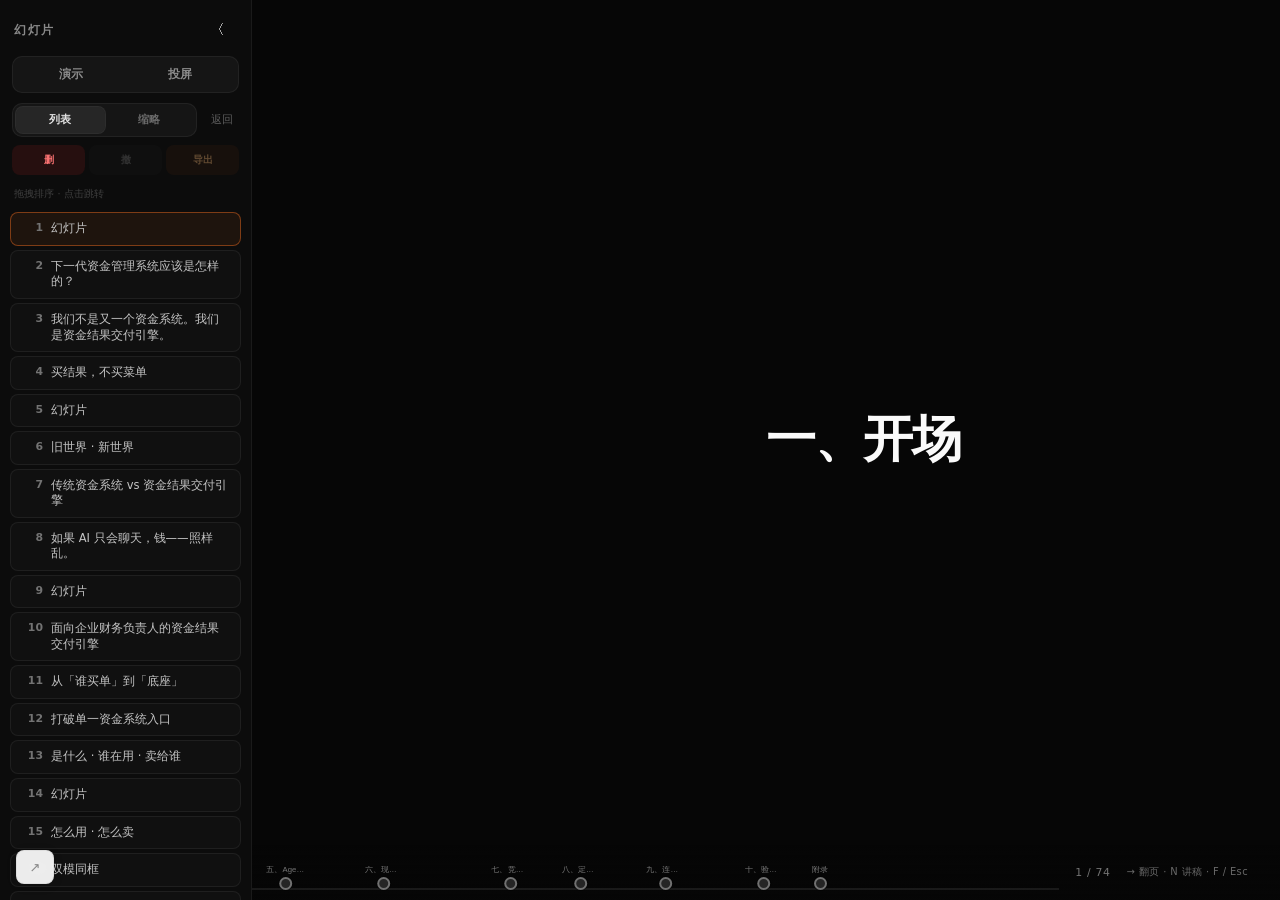
==== index.html @ ed416e88 "Deploy brief-v2 deck with embedded frontend for GitHub Pages Made-with: Cursor" ====
<!DOCTYPE html>
<html lang="zh-CN">
<head>
  <meta charset="UTF-8" />
  <meta name="viewport" content="width=device-width, initial-scale=1" />
  <title>亿流 · 资金结果交付引擎（v2.1 · 五幕叙事 × FAB × 市场调研 × 价值闭环 · 74页 · 章节扉页）</title>
  <link rel="preconnect" href="https://fonts.googleapis.com" />
  <link rel="preconnect" href="https://fonts.gstatic.com" crossorigin />
  <link href="https://fonts.googleapis.com/css2?family=Noto+Serif+SC:wght@300;400;600;700&family=Playfair+Display:wght@600;700&display=swap" rel="stylesheet" />
  <link rel="stylesheet" href="deck.css?v=202604139" />
  <style>
    .mr-kpi-row{display:flex;gap:1.5rem;justify-content:center;flex-wrap:wrap;margin:1.2rem 0}
    .mr-kpi{text-align:center;padding:1rem 1.5rem;border-radius:12px;background:rgba(255,255,255,.04);border:1px solid rgba(255,255,255,.08);min-width:140px;flex:1;max-width:220px}
    .mr-kpi__val{font-size:2rem;font-weight:700;color:#f36e21;line-height:1.1}
    .mr-kpi__val--sub{font-size:1.1rem;color:#a3a3a3;margin-top:.15rem}
    .mr-kpi__label{font-size:.78rem;color:#737373;margin-top:.35rem}
    .mr-region-grid{display:grid;grid-template-columns:repeat(3,1fr);gap:1rem;margin:1rem 0}
    .mr-region{padding:1rem;border-radius:10px;background:rgba(255,255,255,.03);border:1px solid rgba(255,255,255,.08)}
    .mr-region__title{font-size:.9rem;font-weight:700;margin-bottom:.5rem;color:#e8e8e8}
    .mr-region__stat{font-size:.75rem;color:#a3a3a3;line-height:1.6}
    .mr-region__stat strong{color:#f4f4f3}
    .mr-region--accent{border-color:rgba(243,110,33,.35);background:rgba(243,110,33,.06)}
    .mr-tier-strip{display:flex;gap:.75rem;margin:1rem 0}
    .mr-tier{flex:1;padding:.85rem;border-radius:10px;background:rgba(255,255,255,.03);border:1px solid rgba(255,255,255,.08)}
    .mr-tier--hi{border-color:rgba(243,110,33,.4);background:rgba(243,110,33,.06)}
    .mr-tier__tag{font-size:.7rem;color:#737373;margin-bottom:.3rem}
    .mr-tier__city{font-size:.85rem;font-weight:600;color:#e8e8e8;margin-bottom:.4rem}
    .mr-tier__range{font-size:.95rem;font-weight:700;color:#f36e21}
    .mr-tier__note{font-size:.7rem;color:#737373;margin-top:.3rem}
    .mr-ladder{display:flex;align-items:end;gap:0;margin:1rem auto;justify-content:center}
    .mr-ladder__step{display:flex;flex-direction:column;align-items:center;padding:.5rem .8rem;border:1px solid rgba(255,255,255,.08);background:rgba(255,255,255,.03)}
    .mr-ladder__step:first-child{border-radius:0 0 0 10px}
    .mr-ladder__step:last-child{border-radius:0 10px 0 0}
    .mr-ladder__step--accent{border-color:rgba(243,110,33,.4);background:rgba(243,110,33,.08)}
    .mr-ladder__mult{font-size:1.1rem;font-weight:700;color:#f36e21}
    .mr-ladder__name{font-size:.72rem;color:#a3a3a3;margin-top:.2rem}
    .mr-split-2{display:grid;grid-template-columns:1fr 1fr;gap:1.2rem;margin:1rem 0}
    .mr-split-2__col{padding:1rem;border-radius:10px;background:rgba(255,255,255,.03);border:1px solid rgba(255,255,255,.08)}
    .mr-split-2__col h3{font-size:.85rem;font-weight:600;color:#e8e8e8;margin:0 0 .5rem}
    .mr-industry-grid{display:grid;grid-template-columns:repeat(4,1fr);gap:.75rem;margin:1rem 0}
    .mr-ind{padding:.75rem;border-radius:10px;background:rgba(255,255,255,.03);border:1px solid rgba(255,255,255,.08);text-align:center}
    .mr-ind__name{font-size:.78rem;font-weight:600;color:#e8e8e8;margin-bottom:.3rem}
    .mr-ind__pct{font-size:1.3rem;font-weight:700;color:#f36e21}
    .mr-ind__sub{font-size:.65rem;color:#737373;margin-top:.2rem}
    .mr-ind__range{font-size:.72rem;color:#a3a3a3;margin-top:.3rem}
    @media(max-width:900px){.mr-region-grid,.mr-industry-grid{grid-template-columns:repeat(2,1fr)}.mr-tier-strip{flex-direction:column}.price-grid,.roi-grid{grid-template-columns:repeat(2,1fr)}}

    /* ── pricing cards ── */
    .price-grid{display:grid;grid-template-columns:repeat(4,1fr);gap:1rem;margin:1rem 0}
    .price-card{padding:1.15rem 1rem;border-radius:14px;background:rgba(255,255,255,.03);border:1px solid rgba(255,255,255,.1);display:flex;flex-direction:column;position:relative}
    .price-card--pop{border-color:rgba(243,110,33,.55);background:rgba(243,110,33,.05);box-shadow:0 0 24px rgba(243,110,33,.08)}
    .price-card--pop::after{content:'推荐';position:absolute;top:-10px;left:50%;transform:translateX(-50%);background:#f36e21;color:#fff;font-size:.7rem;font-weight:700;padding:3px 14px;border-radius:5px;letter-spacing:.06em}
    .price-card__tier{font-size:.7rem;color:#737373;text-transform:uppercase;letter-spacing:.12em;margin-bottom:.15rem}
    .price-card__name{font-size:1.1rem;font-weight:700;color:#e8e8e8}
    .price-card__price{font-size:1.8rem;font-weight:700;color:#f36e21;margin:.35rem 0 .08rem;line-height:1.1}
    .price-card__unit{font-size:.72rem;color:#737373}
    .price-card__sep{height:1px;background:rgba(255,255,255,.07);margin:.65rem 0}
    .price-card__feat{list-style:none;padding:0;margin:0;flex:1}
    .price-card__feat li{font-size:.8rem;color:#b0b0b0;line-height:1.9;padding-left:1.1rem;position:relative}
    .price-card__feat li::before{content:'✓';position:absolute;left:0;color:#10b981;font-weight:700;font-size:.8rem}
    .price-card__feat li.feat--dim{color:#606060}
    .price-card__feat li.feat--dim::before{content:'–';color:#525252}
    .price-card__target{font-size:.72rem;color:#737373;margin-top:.5rem;padding-top:.5rem;border-top:1px solid rgba(255,255,255,.07);font-style:italic}

    /* ── add-on chips ── */
    .addon-strip{display:flex;gap:.6rem;flex-wrap:wrap;margin:.7rem 0}
    .addon-chip{padding:.45rem .85rem;border-radius:8px;background:rgba(255,255,255,.03);border:1px solid rgba(255,255,255,.1);font-size:.78rem;color:#a3a3a3}
    .addon-chip strong{color:#e8e8e8;font-weight:600}
    .addon-chip .chip-price{color:#f36e21;font-weight:700}

    /* ── combo callout ── */
    .combo-bar{display:flex;gap:1.5rem;justify-content:center;align-items:center;flex-wrap:wrap;margin:.7rem 0;padding:.7rem 1.2rem;border-radius:10px;background:rgba(243,110,33,.07);border:1px solid rgba(243,110,33,.3)}
    .combo-bar__item{font-size:.85rem;color:#b0b0b0}
    .combo-bar__item strong{color:#f36e21}
    .combo-bar__label{font-size:.85rem;font-weight:700;color:#e8e8e8;margin-right:.3rem}

    /* 定价页 slide--pricing-spec：橙白浅色 · 私有化主叙事 */
    body.deck-jobs .slide.slide--pricing-spec{
      background:linear-gradient(165deg,#fffbeb 0%,#ffffff 48%,#fff7ed 100%) !important;
    }
    body.deck-jobs .slide.slide--pricing-spec .story-hook{color:#b45309 !important;letter-spacing:.28em;}
    body.deck-jobs .slide.slide--pricing-spec .headline-sm{color:#1c1917 !important;}
    body.deck-jobs .slide.slide--pricing-spec .viz-caption{color:#57534e !important;}
    body.deck-jobs .slide.slide--pricing-spec .memo-caption{color:#78716c !important;}
    body.deck-jobs .slide.slide--pricing-spec .section-ribbon--fab{color:#c2410c !important;border-bottom-color:rgba(234,88,12,.45);}
    .slide--pricing-spec .price-card{
      background:#fff;
      border:1px solid #fed7aa;
      box-shadow:0 4px 22px rgba(243,110,33,.07);
    }
    .slide--pricing-spec .price-card__tier{color:#a8a29e;}
    .slide--pricing-spec .price-card__name{color:#1c1917;}
    .slide--pricing-spec .price-card__price{color:#ea580c;}
    .slide--pricing-spec .price-card__unit{color:#78716c;}
    .slide--pricing-spec .price-card__sep{background:#e7e5e4;}
    .slide--pricing-spec .price-card__feat li{color:#44403c;}
    .slide--pricing-spec .price-card__feat li::before{color:#ea580c;}
    .slide--pricing-spec .price-card__feat li.feat--dim{color:#78716c;}
    .slide--pricing-spec .price-card__feat li.feat--dim::before{color:#a8a29e;}
    .slide--pricing-spec .price-card__target{color:#a8a29e;border-top-color:#e7e5e4;}
    .slide--pricing-spec .price-card--pop{
      border-color:#fb923c;
      background:linear-gradient(180deg,#ffffff 0%,#fff7ed 100%);
      box-shadow:0 8px 32px rgba(234,88,12,.14);
    }
    .slide--pricing-spec .price-card__for{font-size:.78rem;color:#57534e;margin:-.1rem 0 .4rem;line-height:1.45;}
    .slide--pricing-spec .price-card__price + .price-card__anchor{margin-top:.2rem;}
    .slide--pricing-spec .price-card__anchor{font-size:.72rem;color:#78716c;line-height:1.45;margin:0 0 .55rem;text-align:left;}
    .slide--pricing-spec .price-card__anchor strong{color:#44403c;font-weight:600;}
    .slide--pricing-spec .pricing-spec-pills{display:flex;gap:.45rem;flex-wrap:wrap;justify-content:center;margin:.35rem 0 .85rem;}
    .slide--pricing-spec .pricing-spec-pill{font-size:.74rem;color:#44403c;background:#fff;border:1px solid #fed7aa;border-radius:999px;padding:.32rem .72rem;line-height:1.3;}
    .slide--pricing-spec .pricing-spec-pill strong{color:#ea580c;font-weight:700;}
    .slide--pricing-spec .pricing-spec-billing{font-size:.76rem;color:#57534e;text-align:left;max-width:52rem;margin:.5rem auto 0;line-height:1.55;padding:.65rem .85rem;border-radius:10px;background:rgba(255,247,237,.65);border:1px solid #fed7aa;}
    .slide--pricing-spec .pricing-spec-billing strong{color:#1c1917;}
    .slide--pricing-spec .combo-bar{
      background:rgba(255,255,255,.85);
      border:1px solid #fdba74;
      box-shadow:0 2px 12px rgba(243,110,33,.06);
    }
    .slide--pricing-spec .combo-bar__label{color:#9a3412;}
    .slide--pricing-spec .combo-bar__item{color:#57534e;}
    .slide--pricing-spec .combo-bar__item strong{color:#ea580c;}
    .slide--pricing-spec .addon-chip{
      background:#fff;
      border:1px solid #fed7aa;
      color:#57534e;
      cursor:pointer;
      transition:background .15s ease,border-color .15s ease,transform .12s ease;
      font:inherit;
    }
    .slide--pricing-spec .addon-chip:hover,.slide--pricing-spec .addon-chip:focus-visible{
      background:#fff7ed;
      border-color:#fb923c;
      outline:none;
    }
    .slide--pricing-spec .addon-chip:active{transform:scale(.98);}
    .slide--pricing-spec .addon-chip strong{color:#1c1917;}
    .slide--pricing-spec .addon-chip .chip-price{color:#c2410c;font-weight:700;}

    /* 产品透镜 ①②：橙白浅色 · 与定价页一致 */
    body.deck-jobs .slide.slide--lens-light{
      background:linear-gradient(165deg,#fffbeb 0%,#ffffff 48%,#fff7ed 100%) !important;
    }
    body.deck-jobs .slide.slide--lens-light .story-hook{color:#b45309 !important;letter-spacing:.28em;}
    body.deck-jobs .slide.slide--lens-light .headline-sm,
    body.deck-jobs .slide.slide--lens-light .product-lens__title{color:#1c1917 !important;}
    body.deck-jobs .slide.slide--lens-light .headline-sm .tx-a,
    body.deck-jobs .slide.slide--lens-light .product-lens__title .tx-a{color:#ea580c !important;}
    body.deck-jobs .slide.slide--lens-light .section-ribbon--fab{color:#c2410c !important;border-bottom-color:rgba(234,88,12,.45);}
    body.deck-jobs .slide.slide--lens-light .slide-part-badge{
      color:#9a3412 !important;
      border-color:#fdba74 !important;
      background:#fff7ed !important;
    }
    body.deck-jobs .slide.slide--lens-light .slide__notes{color:#a8a29e !important;}
    .slide--lens-light .product-lens-grid--triple{gap:.85rem 1rem;margin-top:.35rem;}
    .slide--lens-light .product-lens-card{
      background:#fff;
      border:1px solid #fed7aa;
      box-shadow:0 4px 22px rgba(243,110,33,.08);
    }
    .slide--lens-light .product-lens-card--what{
      border-color:#fdba74;
      background:linear-gradient(180deg,#ffffff 0%,#fffbeb 100%);
    }
    .slide--lens-light .product-lens-card--who{border-color:#e7e5e4;}
    .slide--lens-light .product-lens-card--icp{
      border-color:#fdba74;
      background:linear-gradient(180deg,#ffffff 0%,#fff7ed 100%);
    }
    .slide--lens-light .product-lens-card__title{color:#1c1917;}
    .slide--lens-light .product-lens-card__icon{color:#ea580c;opacity:1;}
    .slide--lens-light .product-lens-card__lead,
    .slide--lens-light .product-lens-card__list{color:#44403c;}
    .slide--lens-light .product-lens-card__list{
      list-style:none;
      padding-left:0;
      margin:0;
    }
    .slide--lens-light .product-lens-card__list li{
      position:relative;
      padding-left:1rem;
      line-height:1.55;
    }
    .slide--lens-light .product-lens-card__list li::before{
      content:'';
      position:absolute;
      left:.15rem;
      top:.55em;
      width:6px;
      height:6px;
      border-radius:50%;
      background:#ea580c;
    }
    .slide--lens-light .product-lens-tier__item{
      background:#fafaf9;
      border:1px solid #e7e5e4;
    }
    .slide--lens-light .product-lens-tier__item--core{
      background:rgba(255,247,237,.92);
      border-color:#fdba74;
    }
    .slide--lens-light .product-lens-tier__item p{color:#44403c;}
    .slide--lens-light .product-lens-tier__badge{color:#c2410c;}
    .slide--lens-light .product-lens-tier__badge--ext{color:#7c3aed;}
    .slide--lens-light .product-lens-tier__badge--future{color:#2563eb;}
    .slide--lens-light .product-lens-split__label{color:#9a3412;}
    .slide--lens-light .product-lens-split__col--flow{
      background:#fff;
      border:1px solid #e7e5e4;
      box-shadow:0 2px 14px rgba(0,0,0,.04);
    }
    .slide--lens-light .product-lens-split__col--gtm{
      background:linear-gradient(180deg,#ffffff 0%,#fff7ed 100%);
      border:1px solid #fdba74;
      box-shadow:0 4px 20px rgba(243,110,33,.07);
    }
    .slide--lens-light .product-lens-flow__step{
      border-bottom-color:#e7e5e4;
      color:#44403c;
    }
    .slide--lens-light .product-lens-flow__n{
      background:#ffedd5;
      color:#c2410c;
    }
    .slide--lens-light .product-lens-flow__step--accent{
      background:linear-gradient(90deg,rgba(255,237,213,.95),transparent);
    }
    .slide--lens-light .product-lens-gtm li{border-bottom-color:#e7e5e4;}
    .slide--lens-light .product-lens-gtm__k{color:#c2410c;}
    .slide--lens-light .product-lens-gtm__v{color:#57534e;}
    .slide--lens-light .product-lens-gtm__ribbon{
      background:#fffbeb;
      border:1px solid #fed7aa;
      color:#57534e;
    }
    .slide--lens-light .product-lens-gtm__plus{color:#ea580c;}

    /* ── ROI cards ── */
    .roi-grid{display:grid;grid-template-columns:repeat(4,1fr);gap:1rem;margin:1rem 0}
    .roi-card{padding:1rem;border-radius:12px;background:rgba(255,255,255,.03);border:1px solid rgba(255,255,255,.1);display:flex;flex-direction:column}
    .roi-card__persona{font-size:.85rem;font-weight:600;color:#e8e8e8;margin-bottom:.25rem}
    .roi-card__plan{font-size:.8rem;color:#f36e21;font-weight:700;margin:.15rem 0}
    .roi-card__price{font-size:.72rem;color:#a3a3a3}
    .roi-card__sep{height:1px;background:rgba(255,255,255,.07);margin:.5rem 0}
    .roi-card__row{display:flex;justify-content:space-between;font-size:.72rem;color:#a3a3a3;line-height:1.9}
    .roi-card__row strong{color:#e8e8e8}
    .roi-card__save{font-size:.95rem;color:#10b981;font-weight:700;margin-top:.45rem;padding-top:.45rem;border-top:1px solid rgba(16,185,129,.2)}
    .roi-card__payback{font-size:.68rem;color:#737373;margin-top:.15rem}

    /* ── production-quality mockup system ── */
    .mock-app{border-radius:12px;overflow:hidden;background:#fff;font-size:.65rem;box-shadow:0 2px 16px rgba(0,0,0,.28),0 0 0 1px rgba(255,255,255,.06)}
    .mock-app--wide{flex:1;min-width:0}
    .mock-app__bar{display:flex;align-items:center;gap:7px;padding:8px 14px;background:#f3f4f6;border-bottom:1px solid #e5e7eb}
    .mock-app__title{font-size:.6rem;color:#666;margin-left:8px;font-weight:500;letter-spacing:.01em}
    .mock-app__legend{font-size:.6rem;color:#555;padding:7px 14px;text-align:center;background:#f5f5f5;border-top:1px solid #e4e4e4}
    .mock-dot{width:9px;height:9px;border-radius:50%;background:#ccc}
    .mock-dot--r{background:#ff5f57}.mock-dot--y{background:#febc2e}.mock-dot--g{background:#28c840}

    /* mock Excel */
    .mock-excel{background:#fff}
    .mock-excel__ribbon{display:flex;gap:0;background:#217346;padding:0}
    .mock-excel__ribbon-tab{padding:4px 14px;font-size:.55rem;color:rgba(255,255,255,.7);cursor:default}
    .mock-excel__ribbon-tab--on{background:rgba(255,255,255,.15);color:#fff;font-weight:600}
    .mock-excel__formula-bar{display:flex;align-items:center;padding:3px 8px;background:#fff;border-bottom:1px solid #d4d4d4;font-size:.55rem;color:#333}
    .mock-excel__formula-bar span{color:#999;margin-right:6px;font-weight:600}
    .mock-excel__tabs{display:flex;gap:0;background:#e0e0e0;border-top:1px solid #c0c0c0}
    .mock-excel__tab{padding:4px 14px;font-size:.55rem;color:#555;background:#d8d8d8;border-right:1px solid #ccc}
    .mock-excel__tab--on{background:#fff;color:#217346;font-weight:600;border-top:2px solid #217346}
    .mock-excel__grid{width:100%;border-collapse:collapse;font-size:.62rem}
    .mock-excel__grid th,.mock-excel__grid td{padding:4px 10px;border:1px solid #d4d4d4;text-align:left}
    .mock-excel__grid th{background:#f0f0f0;color:#888;font-weight:400;font-size:.52rem;text-align:center}
    .mock-excel__grid td{color:#333}
    .mock-excel__rn{color:#888 !important;text-align:center !important;width:24px;background:#f0f0f0;font-size:.52rem}
    .mock-excel__h{font-weight:600;color:#000 !important;background:#d6e4f0}
    .mock-excel__err{color:#c00 !important;background:#fff0f0;font-weight:600}
    .mock-excel__status{display:flex;justify-content:space-between;padding:4px 10px;font-size:.5rem;color:#777;background:#f0f0f0;border-top:1px solid #d4d4d4}

    /* mock ERP */
    .mock-erp{display:flex;min-height:200px;background:#fff}
    .mock-erp__sidebar{width:130px;flex-shrink:0;background:#1e293b;padding:0;overflow:hidden;display:flex;flex-direction:column}
    .mock-erp__brand{padding:8px 10px;font-size:.6rem;color:#fff;font-weight:700;border-bottom:1px solid rgba(255,255,255,.08);letter-spacing:.03em}
    .mock-erp__nav-item{padding:5px 12px;font-size:.56rem;color:rgba(255,255,255,.55);cursor:default;display:flex;align-items:center;gap:5px}
    .mock-erp__nav-item--on{color:#fff;background:rgba(255,255,255,.08);font-weight:600}
    .mock-erp__nav-sub{padding:3px 12px 3px 28px;font-size:.5rem;color:rgba(255,255,255,.35)}
    .mock-erp__nav-sub--on{color:#60a5fa;font-weight:600;background:rgba(96,165,250,.08)}
    .mock-erp__main{flex:1;padding:10px 14px;display:flex;flex-direction:column;gap:6px;background:#f9fafb}
    .mock-erp__topbar{display:flex;justify-content:space-between;align-items:center}
    .mock-erp__bread{font-size:.52rem;color:#94a3b8}
    .mock-erp__bread strong{color:#1e293b}
    .mock-erp__toolbar{display:flex;gap:6px;align-items:center}
    .mock-erp__btn{padding:4px 12px;border-radius:6px;background:#fff;border:1px solid #e2e8f0;font-size:.52rem;color:#475569;box-shadow:0 1px 2px rgba(0,0,0,.05)}
    .mock-erp__btn--primary{background:#3b82f6;color:#fff;border-color:#3b82f6;font-weight:600}
    .mock-erp__table{width:100%;border-collapse:collapse;font-size:.58rem;margin-top:2px;background:#fff;border-radius:6px;overflow:hidden;border:1px solid #e2e8f0}
    .mock-erp__table th{text-align:left;padding:5px 10px;background:#f8fafc;color:#64748b;font-weight:600;border-bottom:1px solid #e2e8f0;font-size:.52rem;text-transform:uppercase;letter-spacing:.03em}
    .mock-erp__table td{padding:5px 10px;color:#1e293b;border-bottom:1px solid #f1f5f9}
    .mock-erp__table tr:last-child td{border-bottom:none}
    .mock-erp__hint{font-size:.5rem;color:#94a3b8;margin-top:auto;padding:5px 8px;background:#fffbeb;border:1px solid #fef3c7;border-radius:4px}

    /* mock Agent */
    .mock-agent{padding:0;display:flex;flex-direction:column;background:#f9fafb;min-height:200px}
    .mock-agent__header{padding:8px 14px;background:#fff;border-bottom:1px solid #f0f0f0;display:flex;align-items:center;gap:8px}
    .mock-agent__avatar{width:22px;height:22px;border-radius:6px;display:flex;align-items:center;justify-content:center;font-size:.55rem;font-weight:700;color:#fff;flex-shrink:0}
    .mock-agent__avatar--bot{background:#ea580c;border:1px solid #c2410c}
    .mock-agent__avatar--user{background:#f36e21;border:1px solid #d45a12}
    .mock-agent__name{font-size:.6rem;font-weight:600;color:#1e293b}
    .mock-agent__status{font-size:.48rem;color:#16a34a;display:flex;align-items:center;gap:3px}
    .mock-agent__status::before{content:'';width:5px;height:5px;border-radius:50%;background:#16a34a}
    .mock-agent__body{flex:1;padding:10px 14px;display:flex;flex-direction:column;gap:8px;overflow:hidden}
    .mock-agent__row{display:flex;gap:8px;align-items:flex-start}
    .mock-agent__row--user{flex-direction:row-reverse}
    .mock-agent__bubble{padding:8px 12px;border-radius:12px;font-size:.62rem;line-height:1.6;max-width:85%;box-shadow:none;border:1px solid transparent}
    .mock-agent__bubble--user{background:#3b82f6;color:#fff;border-bottom-right-radius:4px}
    .mock-agent__bubble--bot{background:#fff;border:1px solid #e5e7eb;color:#374151;border-bottom-left-radius:4px}
    .mock-agent__code{font-family:ui-monospace,monospace;font-size:.5rem;color:#525252;font-weight:500}
    .mock-agent__tool-call{margin-top:4px;padding:8px 10px;border-radius:8px;background:#fafafa;border:1px solid #e5e7eb;font-size:.54rem}
    .mock-agent__tool-label{color:#171717;font-weight:600;font-size:.5rem;margin-bottom:4px;display:flex;align-items:center;gap:4px;flex-wrap:wrap;letter-spacing:.02em}
    .mock-agent__tool-call > .ppt-proto__step.mock-agent__tool-step{margin-top:6px;padding-top:6px;border-top:1px dashed #e5e7eb}
    .mock-agent__tool-step{color:#374151;display:flex;align-items:flex-start;gap:5px}
    .mock-agent__tool-step::before{content:'✓';color:#15803d;font-weight:700;font-size:.55rem;flex-shrink:0}
    .mock-agent__card{margin-top:6px;padding:10px 12px;border-radius:8px;background:#fff;border:1px solid #e5e7eb;box-shadow:none}
    .mock-agent__card-title{font-size:.6rem;font-weight:700;color:#111827;margin-bottom:6px;display:flex;align-items:center;gap:5px}
    .mock-agent__card-table{width:100%;border-collapse:collapse;font-size:.6rem}
    .mock-agent__card-table th{text-align:left;padding:4px 8px;color:#6b7280;font-weight:500;font-size:.5rem;border-bottom:1px solid #f3f4f6}
    .mock-agent__card-table td{padding:5px 8px;color:#111827;border-bottom:1px solid #f9fafb}
    .mock-agent__card-table tr:last-child td{border-bottom:none}
    .mock-agent__badge{display:inline-flex;padding:1px 6px;border-radius:4px;font-size:.48rem;font-weight:600}
    .mock-agent__badge--ok{background:#dcfce7;color:#166534}.mock-agent__badge--warn{background:#fef3c7;color:#92400e}.mock-agent__badge--danger{background:#fee2e2;color:#991b1b}
    .mock-agent__footer{padding:8px 14px;background:#fff;border-top:1px solid #f0f0f0;display:flex;gap:6px;align-items:center}
    .mock-agent__input{flex:1;padding:6px 10px;border-radius:8px;background:#f3f4f6;border:1px solid #e5e7eb;font-size:.55rem;color:#9ca3af}
    .mock-agent__send{width:26px;height:26px;border-radius:8px;background:#f36e21;display:flex;align-items:center;justify-content:center}
    .mock-agent__send svg{width:12px;height:12px}
    .mock-agent__actions{display:flex;gap:6px;flex-wrap:wrap;margin-top:4px}
    .mock-agent__action-btn{padding:4px 10px;border-radius:6px;font-size:.52rem;font-weight:500;border:1px solid #e5e7eb;background:#fff;color:#374151;box-shadow:0 1px 2px rgba(0,0,0,.04)}
    .mock-agent__action-btn--primary{background:#f36e21;border-color:#f36e21;color:#fff;font-weight:600}
    .mock-agent__action-btn--ghost{background:transparent;border-color:#d1d5db;color:#6b7280}

    /* mock Chat (Copilot style) */
    .mock-chat{padding:0;display:flex;flex-direction:column;background:#fff;min-height:200px}
    .mock-chat__header{padding:10px 14px;background:#fff;border-bottom:1px solid #f0f0f0;display:flex;align-items:center;gap:8px}
    .mock-chat__logo{width:20px;height:20px;border-radius:5px;background:#ea580c;border:1px solid #c2410c;display:flex;align-items:center;justify-content:center;font-size:.5rem;color:#fff;font-weight:700}
    .mock-chat__hname{font-size:.62rem;font-weight:600;color:#1e293b}
    .mock-chat__hbadge{font-size:.45rem;padding:1px 5px;background:#f0fdf4;color:#16a34a;border-radius:3px;font-weight:500}
    .mock-chat__body{flex:1;padding:10px 14px;display:flex;flex-direction:column;gap:10px;background:#fafafa;overflow:hidden}
    .mock-chat__row{display:flex;gap:8px;align-items:flex-start}
    .mock-chat__row--user{flex-direction:row-reverse}
    .mock-chat__av{width:22px;height:22px;border-radius:50%;flex-shrink:0;display:flex;align-items:center;justify-content:center;font-size:.5rem;font-weight:700;color:#fff}
    .mock-chat__av--user{background:#3b82f6}
    .mock-chat__av--bot{background:#ea580c;border:1px solid #c2410c}
    .mock-chat__bubble{padding:8px 14px;border-radius:14px;font-size:.62rem;line-height:1.6;max-width:85%;box-shadow:0 1px 2px rgba(0,0,0,.05)}
    .mock-chat__bubble--user{background:#3b82f6;color:#fff;border-bottom-right-radius:4px}
    .mock-chat__bubble--bot{background:#fff;border:1px solid #e5e7eb;color:#374151;border-bottom-left-radius:4px;display:flex;flex-direction:column;gap:6px}
    .mock-chat__thinking{font-size:.52rem;color:#f36e21;display:flex;align-items:center;gap:5px}
    .mock-chat__thinking-dots{display:flex;gap:2px}.mock-chat__thinking-dots span{width:4px;height:4px;border-radius:50%;background:#f36e21;opacity:.4}
    .mock-chat__thinking-dots span:nth-child(1){opacity:.8}.mock-chat__thinking-dots span:nth-child(2){opacity:.6}
    .mock-chat__result-card{padding:8px 10px;border-radius:8px;background:#f9fafb;border:1px solid #f3f4f6}
    .mock-chat__result-title{font-size:.58rem;font-weight:700;color:#111827;margin-bottom:4px}
    .mock-chat__result-table{width:100%;border-collapse:collapse;font-size:.58rem}
    .mock-chat__result-table td{padding:3px 8px;color:#374151;border-bottom:1px solid #f3f4f6}
    .mock-chat__result-table tr:last-child td{border-bottom:none}
    .mock-chat__suggestion{font-size:.52rem;color:#6b7280;padding:4px 0;border-top:1px solid #f3f4f6;margin-top:2px}
    .mock-chat__action-row{display:flex;gap:6px;flex-wrap:wrap}
    .mock-chat__act-btn{padding:4px 12px;border-radius:8px;font-size:.52rem;font-weight:500;border:1px solid #e5e7eb;background:#fff;color:#374151}
    .mock-chat__act-btn--primary{background:#f36e21;border-color:#f36e21;color:#fff;font-weight:600}
    .mock-chat__footer{padding:8px 14px;background:#fff;border-top:1px solid #f0f0f0;display:flex;gap:6px;align-items:center}
    .mock-chat__input{flex:1;padding:7px 12px;border-radius:10px;background:#f3f4f6;border:1px solid #e5e7eb;font-size:.55rem;color:#9ca3af}
    .mock-chat__send-btn{width:28px;height:28px;border-radius:8px;background:#f36e21;display:flex;align-items:center;justify-content:center}
    .mock-chat__send-btn svg{width:12px;height:12px}
    .mock-chat__meta{font-size:.45rem;color:#9ca3af;text-align:center;padding:0 14px}
    /* PPT 原型分步动画（无渐变依赖） */
    .ppt-proto__step{opacity:0;transform:translateY(6px);transition:opacity .38s ease,transform .38s ease}
    .ppt-proto__step--on{opacity:1;transform:none}
    @media (prefers-reduced-motion:reduce){
      .ppt-proto__step{opacity:1!important;transform:none!important;transition:none!important}
    }

    /* ── competitor card grid ── */
    .comp-grid{display:flex;flex-direction:column;gap:.6rem;max-width:1000px;margin:0 auto}
    .comp-grid__group{display:flex;flex-direction:column;gap:.35rem}
    .comp-grid__group--us{margin-top:.15rem}
    .comp-grid__label{font-size:.68rem;font-weight:700;color:#a3a3a3;letter-spacing:.02em;padding-left:2px}
    .comp-grid__cards{display:flex;gap:.5rem;flex-wrap:wrap}
    .comp-grid__card{flex:1;min-width:180px;max-width:240px;padding:10px 12px;border-radius:10px;background:rgba(255,255,255,.04);border:1px solid rgba(255,255,255,.08);display:flex;flex-direction:column;gap:4px;transition:border-color .2s}
    .comp-grid__card:hover{border-color:rgba(255,255,255,.2)}
    .comp-grid__card--us{max-width:100%;flex-basis:100%;background:rgba(243,110,33,.06);border-color:rgba(243,110,33,.3)}
    .comp-grid__card--us:hover{border-color:rgba(243,110,33,.6)}
    .comp-grid__card-head{display:flex;align-items:center;gap:6px;flex-wrap:wrap;font-size:.62rem;color:#e0e0e0}
    .comp-grid__card-head strong{font-size:.68rem;color:#fff}
    .comp-grid__card--us .comp-grid__card-head strong{color:#f36e21}
    .comp-grid__tag{display:inline-block;padding:1px 6px;border-radius:3px;font-size:.45rem;font-weight:600;letter-spacing:.02em}
    .comp-grid__tag--global{background:rgba(59,130,246,.15);color:#60a5fa}
    .comp-grid__tag--ai{background:rgba(16,185,129,.12);color:#34d399}
    .comp-grid__tag--rpa{background:rgba(168,85,247,.12);color:#c084fc}
    .comp-grid__tag--us{background:rgba(243,110,33,.2);color:#f36e21}
    .comp-grid__card-body{font-size:.55rem;color:#a3a3a3;line-height:1.55}
    .comp-grid__card-body strong{color:#d4d4d4}
    .comp-grid__card--us .comp-grid__card-body{font-size:.58rem;color:#c0c0c0}
    .comp-grid__card--us .comp-grid__card-body strong{color:#fff}
    .comp-grid__card-foot{font-size:.48rem;color:#666;margin-top:auto;padding-top:4px;border-top:1px solid rgba(255,255,255,.05)}
    .comp-grid__card--us .comp-grid__card-foot{color:#b0b0b0;border-top-color:rgba(243,110,33,.15);font-size:.52rem}

    /* ── comp anchoring spectrum ── */
    .comp-spectrum{margin:.4rem 0 .7rem}
    .comp-spectrum__track{position:relative;height:4px;border-radius:2px;background:linear-gradient(90deg,rgba(255,255,255,.06),rgba(243,110,33,.35),rgba(243,110,33,.08));margin:0 0 .35rem;display:flex;justify-content:space-between;align-items:center}
    .comp-spectrum__lo,.comp-spectrum__hi{font-size:.6rem;color:#525252;position:relative;top:12px}
    .comp-spectrum__tiers{display:grid;grid-template-columns:repeat(3,1fr);gap:1rem;margin-top:.5rem}
    .comp-spectrum__tier{padding:.7rem 1rem;border-radius:10px;background:rgba(255,255,255,.025);border:1px solid rgba(255,255,255,.08);text-align:center}
    .comp-spectrum__tier--pop{border-color:rgba(243,110,33,.45);background:rgba(243,110,33,.06)}
    .comp-spectrum__badge{font-size:.85rem;font-weight:700;color:#f36e21}
    .comp-spectrum__price{font-size:1.05rem;font-weight:700;color:#e8e8e8;margin:.2rem 0 .15rem}
    .comp-spectrum__vs{font-size:.72rem;color:#737373}

    /* ── comp anchor table ── */
    .comp-anchor-table{width:100%;border-collapse:collapse;font-size:.82rem;margin-top:.3rem}
    .comp-anchor-table thead th{text-align:left;padding:.5rem .6rem;font-size:.72rem;font-weight:600;color:#737373;text-transform:uppercase;letter-spacing:.06em;border-bottom:1px solid rgba(255,255,255,.1)}
    .comp-anchor-table tbody td{padding:.45rem .6rem;color:#b0b0b0;border-bottom:1px solid rgba(255,255,255,.04)}
    .comp-anchor-table tbody td:first-child{color:#e8e8e8;font-weight:600}
    .comp-anchor-table__tier{color:#f36e21 !important;font-weight:600 !important;font-size:.78rem}
    .comp-anchor-table__hi td{background:rgba(255,255,255,.02)}
    @media(max-width:900px){.comp-spectrum__tiers{grid-template-columns:1fr}}

    /* ── roadmap timeline ── */
    .roadmap-timeline{display:flex;flex-direction:column;gap:0;padding-left:1.5rem;border-left:3px solid rgba(255,255,255,.08);margin:.5rem 0 .5rem 1rem;}
    .roadmap-item{position:relative;padding:.5rem 0 .5rem 1.5rem;display:flex;align-items:flex-start;gap:.8rem;}
    .roadmap-item__dot{position:absolute;left:-1.65rem;top:.7rem;width:14px;height:14px;border-radius:50%;border:3px solid rgba(255,255,255,.15);background:#1a1a1a;}
    .roadmap-item--done .roadmap-item__dot{background:#16a34a;border-color:#16a34a;box-shadow:0 0 8px rgba(22,163,74,.4);}
    .roadmap-item--wip .roadmap-item__dot{background:#f59e0b;border-color:#f59e0b;box-shadow:0 0 8px rgba(245,158,11,.4);}
    .roadmap-item--plan .roadmap-item__dot{background:#525252;border-color:#525252;}
    .roadmap-item__content{flex:1;}
    .roadmap-item__name{font-size:.88rem;font-weight:700;color:#e8e8e8;}
    .roadmap-item__status{font-size:.72rem;font-weight:600;margin-top:.1rem;}
    .roadmap-item--done .roadmap-item__status{color:#16a34a;}
    .roadmap-item--wip .roadmap-item__status{color:#f59e0b;}
    .roadmap-item--plan .roadmap-item__status{color:#737373;}

    /* ── competitor positioning map (refactored from inline) ── */
    .pos-map{position:relative;min-height:420px;background:#fff;padding:20px 24px 16px;}
    .pos-map__axis-y{position:absolute;left:4px;top:50%;transform:rotate(-90deg) translateX(-50%);transform-origin:0 0;font-size:.7rem;font-weight:700;color:#94a3b8;white-space:nowrap;letter-spacing:.05em;}
    .pos-map__axis-x{text-align:center;font-size:.7rem;font-weight:700;color:#94a3b8;margin-top:8px;letter-spacing:.05em;}
    .pos-map__grid{position:absolute;left:40px;right:24px;top:20px;bottom:50px;display:grid;grid-template-columns:1fr 1fr;grid-template-rows:1fr 1fr;gap:0;}
    .pos-map__q{display:flex;align-items:center;justify-content:center;font-size:.7rem;font-weight:600;color:rgba(148,163,184,.5);}
    .pos-map__q--tl{background:rgba(59,130,246,.04);border-right:1px dashed rgba(148,163,184,.15);border-bottom:1px dashed rgba(148,163,184,.15);}
    .pos-map__q--tr{background:rgba(243,110,33,.06);border-bottom:1px dashed rgba(148,163,184,.15);}
    .pos-map__q--bl{background:rgba(148,163,184,.03);border-right:1px dashed rgba(148,163,184,.15);}
    .pos-map__q--br{background:rgba(139,92,246,.04);}
    .pos-node{position:absolute;padding:4px 8px;border-radius:4px;font-size:.58rem;font-weight:600;text-align:center;white-space:nowrap;line-height:1.3;z-index:2;}
    .pos-node__sub{font-weight:400;font-size:.5rem;display:block;opacity:.75;}
    .pos-node--erp{background:#3b82f6;color:#fff;}
    .pos-node--intl{background:#8b5cf6;color:#fff;}
    .pos-node--ai-treasury{background:#f59e0b;color:#fff;}
    .pos-node--vertical{background:#06b6d4;color:#fff;}
    .pos-node--ai-new{background:#a855f7;color:#fff;}
    .pos-node--yiliu{background:linear-gradient(135deg,#f36e21,#ff9a56);color:#fff;padding:8px 14px;font-size:.72rem;border-radius:8px;box-shadow:0 0 20px rgba(243,110,33,.5),0 0 40px rgba(243,110,33,.2);z-index:5;}
    .pos-legend{display:flex;gap:1rem;justify-content:center;flex-wrap:wrap;margin-top:8px;}
    .pos-legend__item{display:flex;align-items:center;gap:4px;font-size:.6rem;color:#64748b;}
    .pos-legend__dot{width:10px;height:10px;border-radius:2px;}

    /* ── price-grid responsive ── */
    @media(max-width:900px){.price-grid{grid-template-columns:1fr 1fr !important;}}
    @media(max-width:600px){.price-grid{grid-template-columns:1fr !important;}}

    /* ── mockup（扁平，无发光） ── */
    .slide--viz .mock-app{box-shadow:0 2px 16px rgba(0,0,0,.28),0 0 0 1px rgba(255,255,255,.06);}

    /* ── upgraded story arc timeline ── */
    .arc-timeline{display:flex;align-items:flex-start;justify-content:center;gap:0;margin:1.2rem auto .5rem;max-width:720px;position:relative;}
    .arc-timeline::before{content:'';position:absolute;top:22px;left:60px;right:60px;height:3px;background:linear-gradient(90deg,#525252,#f36e21 40%,#f36e21 70%,#525252);border-radius:2px;}
    .arc-node{display:flex;flex-direction:column;align-items:center;flex:1;position:relative;z-index:1;}
    .arc-node__icon{width:44px;height:44px;border-radius:50%;display:flex;align-items:center;justify-content:center;font-size:1rem;border:3px solid #525252;background:#1a1a1a;transition:all .3s;}
    .arc-node--accent .arc-node__icon{border-color:#f36e21;background:rgba(243,110,33,.12);box-shadow:0 0 12px rgba(243,110,33,.3);}
    .arc-node__title{font-size:.88rem;font-weight:700;color:#e8e8e8;margin-top:.5rem;}
    .arc-node--accent .arc-node__title{color:#f36e21;}
    .arc-node__desc{font-size:.68rem;color:#737373;margin-top:.15rem;text-align:center;}

    /* ── 价值预演：大字指标（落地后可预期） ── */
    .slide--value-impact .value-impact{
      display:grid;
      grid-template-columns:repeat(3,1fr);
      gap:1rem;
      max-width:56rem;
      margin:.55rem auto 0;
      align-items:stretch;
    }
    .value-impact__card{
      position:relative;
      padding:1rem .85rem 1.15rem;
      border-radius:16px;
      background:linear-gradient(165deg,rgba(255,255,255,.07),rgba(0,0,0,.45));
      border:1px solid rgba(243,110,33,.28);
      box-shadow:0 0 0 1px rgba(255,255,255,.06) inset,0 16px 48px rgba(0,0,0,.4),0 0 56px rgba(243,110,33,.07);
      text-align:center;
      overflow:hidden;
    }
    .value-impact__card::before{
      content:'';
      position:absolute;top:0;left:12%;right:12%;height:2px;
      background:linear-gradient(90deg,transparent,rgba(243,110,33,.75),transparent);
    }
    .value-impact__scene{
      margin:0 0 .65rem;
      font-size:.62rem;
      letter-spacing:.14em;
      font-weight:600;
      color:#737373;
      text-transform:uppercase;
    }
    .value-impact__hero{margin:0;line-height:1;}
    .value-impact__num{
      font-size:clamp(2.6rem,6.2vw,3.85rem);
      font-weight:800;
      color:#fafafa;
      letter-spacing:-.03em;
      text-shadow:0 0 48px rgba(243,110,33,.22);
    }
    .value-impact__unit{
      font-size:clamp(1.35rem,3.4vw,2rem);
      font-weight:700;
      color:#f36e21;
      margin-left:.06em;
    }
    .value-impact__hero--time{
      display:flex;align-items:center;justify-content:center;gap:.15em;flex-wrap:wrap;
      font-weight:800;
      color:#fafafa;
      font-size:clamp(1.85rem,4.6vw,2.85rem);
      letter-spacing:-.02em;
      text-shadow:0 0 40px rgba(243,110,33,.18);
    }
    .value-impact__time-b{color:#f36e21;}
    .value-impact__time-arrow{color:#525252;font-weight:600;margin:0 .08em;}
    .value-impact__tag{
      margin:.5rem 0 0;
      font-size:.82rem;
      font-weight:600;
      color:#e8e8e8;
    }
    .value-impact__sub{
      margin:.55rem 0 0;
      font-size:.68rem;
      color:#a3a3a3;
      line-height:1.55;
    }
    @media(max-width:900px){
      .slide--value-impact .value-impact{grid-template-columns:1fr;max-width:22rem;}
    }

    /* ── 账单与用量 mock：极简 · 大字关键指标 ── */
    .bill-mock{background:#fafafa;color:#0f172a;padding:12px 14px 14px;display:flex;flex-direction:column;gap:0;border-top:1px solid #ececec;}
    .bill-mock__top{display:flex;justify-content:space-between;align-items:flex-start;padding-bottom:10px;border-bottom:1px solid #e8e8e8;}
    .bill-mock__co{font-size:.62rem;font-weight:700;color:#0f172a;letter-spacing:.02em;}
    .bill-mock__meta{font-size:.48rem;color:#94a3b8;margin-top:2px;}
    .bill-mock__badge{font-size:.44rem;font-weight:600;color:#64748b;background:#fff;border:1px solid #e5e7eb;padding:3px 8px;border-radius:999px;}
    .bill-mock__grid{display:grid;grid-template-columns:repeat(3,1fr);gap:0;margin-top:2px;}
    .bill-mock__cell{padding:12px 8px;text-align:center;border-right:1px solid #ececec;}
    .bill-mock__cell:last-child{border-right:none;}
    .bill-mock__k{margin:0 0 6px;font-size:.44rem;font-weight:600;letter-spacing:.06em;color:#94a3b8;text-transform:uppercase;}
    .bill-mock__v{margin:0;font-size:clamp(1.05rem,2.75vw,1.55rem);font-weight:800;color:#0f172a;line-height:1.05;letter-spacing:-.02em;}
    .bill-mock__v--accent{color:#f36e21;}
    .bill-mock__v--muted{color:#4c1d95;}
    .bill-mock__unit{font-size:.55em;font-weight:600;color:#64748b;margin-left:.06em;}
    .bill-mock__hint{margin:8px 0 0;font-size:.44rem;color:#9ca3af;line-height:1.35;}
    .bill-mock__foot{display:flex;justify-content:space-between;align-items:center;margin-top:10px;padding-top:10px;border-top:1px solid #e8e8e8;gap:10px;flex-wrap:wrap;}
    .bill-mock__pay{font-size:.48rem;color:#64748b;}
    .bill-mock__total{font-size:clamp(1.2rem,3vw,1.75rem);font-weight:800;color:#0f172a;letter-spacing:-.02em;}
    .bill-mock__total small{font-size:.55em;font-weight:600;color:#64748b;margin-left:.12em;}
    @media(max-width:640px){
      .bill-mock__grid{grid-template-columns:1fr;}
      .bill-mock__cell{border-right:none;border-bottom:1px solid #ececec;padding:10px 4px;}
      .bill-mock__cell:last-child{border-bottom:none;}
    }

    /* ── API 连接页：极简 · 大字流程 ── */
    .slide--api-flow-min .api-flow-min__kicker{margin:0 0 .35rem;font-size:.62rem;letter-spacing:.1em;color:#737373;text-transform:uppercase;}
    .slide--api-flow-min .api-flow-min__hero{margin:0 0 .5rem;font-size:clamp(1.15rem,3.2vw,1.75rem);font-weight:800;line-height:1.15;letter-spacing:-.02em;color:#fafafa;}
    .slide--api-flow-min .api-flow-min__hero .tx-a{font-weight:800;}
    .slide--api-flow-min .api-flow-min__erp{margin:0 0 1rem;font-size:.72rem;color:#a3a3a3;}
    .slide--api-flow-min .launch-gateway{max-width:880px;margin:.2rem auto 0;gap:.65rem;}
    .slide--api-flow-min .launch-gateway__col{padding:.75rem .7rem;border-radius:14px;}
    .slide--api-flow-min .launch-gateway__title{margin:0 0 .35rem;font-size:clamp(.78rem,1.85vw,1.05rem);font-weight:800;color:#e8e8e8;}
    .slide--api-flow-min .launch-gateway__col--accent .launch-gateway__title{color:#f36e21;}
    .slide--api-flow-min .launch-gateway__erp{margin:0;font-size:clamp(.52rem,1.15vw,.68rem);color:#737373;line-height:1.35;}
    .slide--api-flow-min .launch-gateway__arrow{font-size:1.65rem;opacity:.9;}
    .slide--api-flow-min .api-flow-min__chain{display:flex;justify-content:center;flex-wrap:wrap;gap:.5rem .85rem;margin:.85rem auto 0;max-width:36rem;}
    .slide--api-flow-min .api-flow-min__chip{font-size:.68rem;font-weight:600;color:#a3a3a3;letter-spacing:.04em;}
    .slide--api-flow-min .api-flow-min__chip strong{color:#f36e21;font-weight:800;}
    .slide--api-flow-min .memo-caption{margin-top:.75rem;font-size:.62rem;color:#737373;}

    /* ── 章节扉页：仅居中标题一行 ── */
    .slide--chapter-cover .slide__inner--chapter-cover{
      display:flex;flex-direction:column;justify-content:center;align-items:center;text-align:center;
      min-height:min(82vh,680px);padding:2rem 1.5rem;box-sizing:border-box;
    }
    .slide--chapter-cover .chapter-cover__title{
      margin:0;font-size:clamp(1.85rem,4.8vw,3.1rem);font-weight:800;line-height:1.22;letter-spacing:-.03em;
      color:#fafafa;max-width:20em;
    }

    /* ── S1 开场封面：Keynote 级大字 · 轻衬线 + 光晕 ── */
    .slide--hero.slide--hero--refined.slide--hero--keynote::before{
      background:
        radial-gradient(ellipse 78% 52% at 50% 12%, rgba(243,110,33,.16), transparent 58%),
        radial-gradient(ellipse 90% 55% at 50% 100%, rgba(255,255,255,.04), transparent 52%),
        radial-gradient(ellipse 100% 80% at 50% 40%, rgba(0,0,0,.35), transparent 70%) !important;
    }
    body.deck-jobs .slide--hero--keynote .slide__inner--hero-tight{
      max-width:min(96vw,58rem);
      padding:0 1.25rem;
    }
    body.deck-jobs .slide--hero--keynote .story-hook--hero{
      font-size:clamp(.68rem,1.2vw,.88rem);
      letter-spacing:.48em;
      font-weight:500;
      color:rgba(255,255,255,.45);
      margin:0 0 2.35rem;
      padding-bottom:1.4rem;
      border-bottom:1px solid rgba(255,255,255,.09);
    }
    body.deck-jobs .slide--hero--keynote .story-line--hero{
      font-family:"Noto Serif SC","PingFang SC","Hiragino Sans GB","Microsoft YaHei",serif;
      font-size:clamp(2.45rem,8vw,5.4rem);
      line-height:1.04;
      font-weight:300;
      letter-spacing:-.055em;
      font-feature-settings:"kern" 1;
    }
    body.deck-jobs .slide--hero--keynote .story-line--hero .hero-line__base{
      font-weight:300;
      color:rgba(255,255,255,.98);
    }
    body.deck-jobs .slide--hero--keynote .story-line--hero .hero-line__accent{
      font-weight:700;
      letter-spacing:-.06em;
      color:#f36e21;
      text-shadow:0 0 80px rgba(243,110,33,.35),0 2px 0 rgba(0,0,0,.2);
    }
    body.deck-jobs .slide--hero--keynote .story-sub--hero{
      margin-top:clamp(2.1rem,4.5vh,3.2rem);
      font-size:clamp(1.02rem,2vw,1.48rem);
      font-weight:300;
      letter-spacing:.22em;
      line-height:1.65;
      color:rgba(255,255,255,.48);
      max-width:36em;
    }
    body.deck-jobs .slide--hero--keynote .story-sub--hero .hero-sub__end{
      color:rgba(255,255,255,.85);
      font-weight:500;
      letter-spacing:.2em;
    }

    /* ── S47 Copilot：橙白主色 · 精简布局（左快照 → 右对话 → 人确认） ── */
    .slide--viz-copilot{
      --cf-orange:#f36e21;
      --cf-orange-dark:#c2410c;
      --cf-orange-soft:#fff7ed;
      --cf-orange-mid:#ffedd5;
      --cf-orange-line:#fdba74;
      --cf-orange-dot:#fb923c;
    }
    .slide--viz-copilot .viz-proto-mini.viz-proto-mini--copilot{
      background:#fff;border:1px solid var(--cf-orange-line);box-shadow:0 8px 28px rgba(243,110,33,.08);
    }
    .slide--viz-copilot .viz-proto-mini--copilot .viz-proto-mini__chrome{
      background:linear-gradient(180deg,#fff 0%,var(--cf-orange-soft) 100%);
      color:#57534e;border-bottom:1px solid var(--cf-orange-line);
    }
    .viz-proto-mini--copilot{border-color:var(--cf-orange-line);}
    .copilot-split-mock{
      display:flex;flex-direction:column;min-height:280px;background:#fff;
      font-size:.58rem;color:#44403c;line-height:1.4;
    }
    .copilot-split-mock__toolbar{
      display:flex;align-items:center;gap:.45rem;flex-wrap:wrap;padding:.38rem .5rem;
      border-bottom:1px solid var(--cf-orange-line);background:#fff;
    }
    .copilot-split-mock__toolbar label{display:flex;align-items:center;gap:.2rem;color:#78716c;font-size:.5rem;}
    .copilot-split-mock__toolbar select,.copilot-split-mock__toolbar .copilot-split-mock__fake-select{
      background:#fff;border:1px solid var(--cf-orange-line);color:#292524;border-radius:6px;padding:.16rem .32rem;font-size:.5rem;min-width:4rem;
    }
    .copilot-split-mock__btn-q{
      margin-left:auto;background:var(--cf-orange);color:#fff;border:0;border-radius:6px;padding:.2rem .55rem;font-size:.5rem;font-weight:600;cursor:default;
      box-shadow:0 1px 3px rgba(243,110,33,.25);
    }
    .copilot-split-mock__reset{font-size:.48rem;color:#a8a29e;text-decoration:underline;cursor:default;}
    .copilot-split-mock__body{display:flex;flex-direction:row;min-height:0;flex:1;align-items:stretch;}
    @media(max-width:720px){.copilot-split-mock__body{flex-direction:column;}}
    .copilot-split-mock__col--engine{
      flex:1;min-width:0;border-right:1px solid var(--cf-orange-line);padding:.4rem .45rem;display:flex;flex-direction:column;gap:.3rem;background:#fff;
    }
    .copilot-split-mock__col--ai{
      flex:1;min-width:0;padding:.35rem .4rem .45rem;display:flex;flex-direction:column;gap:.32rem;
      background:#fff;border-left:none;
    }
    .copilot-split-mock__ai-pane-label{
      font-size:.44rem;font-weight:700;letter-spacing:.12em;text-transform:uppercase;color:#a8a29e;margin:0 0 -.1rem;
    }
    .copilot-split-mock__nl-user{
      align-self:flex-end;max-width:100%;
      padding:.34rem .45rem;border-radius:12px 12px 4px 12px;
      background:linear-gradient(180deg,#fff,var(--cf-orange-soft));border:1px solid var(--cf-orange-line);
      box-shadow:0 1px 2px rgba(243,110,33,.07);
    }
    .copilot-split-mock__nl-user-text{margin:0;font-size:.52rem;line-height:1.5;color:#1c1917;font-weight:500;}
    .copilot-split-mock__nl-user-meta{display:block;margin-top:.18rem;font-size:.42rem;color:#78716c;text-align:right;}
    .copilot-split-mock__nl-reply-wrap{align-self:stretch;display:flex;flex-direction:column;gap:.22rem;}
    .copilot-split-mock__nl-reply-head{display:flex;align-items:center;gap:.28rem;flex-wrap:wrap;}
    .copilot-split-mock__nl-reply-bubble{
      align-self:stretch;text-align:left;padding:.38rem .42rem;border-radius:12px 12px 12px 4px;
      background:#fff;border:1px solid var(--cf-orange-line);box-shadow:0 2px 6px rgba(28,25,23,.04);
    }
    .copilot-split-mock__nl-reply-bubble p{margin:0 0 .28rem;font-size:.52rem;line-height:1.55;color:#292524;}
    .copilot-split-mock__nl-reply-bubble p:last-child{margin-bottom:0;}
    .copilot-split-mock__nl-suggest{
      margin-top:.28rem !important;padding-top:.28rem;border-top:1px dashed var(--cf-orange-line);
      font-size:.48rem !important;color:#57534e;line-height:1.45 !important;
    }
    .copilot-split-mock__nl-trace{margin:0;font-size:.42rem;color:#a8a29e;line-height:1.35;}
    .copilot-split-mock__nl-trace strong{color:#78716c;font-weight:600;}
    .copilot-split-mock__engine-h{display:flex;justify-content:space-between;align-items:baseline;gap:.35rem;}
    .copilot-split-mock__engine-title{font-size:.56rem;font-weight:700;color:#1c1917;letter-spacing:.03em;}
    .copilot-split-mock__snap{font-size:.46rem;color:#a8a29e;font-family:ui-monospace,monospace;}
    .copilot-split-mock__snap strong{color:var(--cf-orange-dark);font-weight:600;}
    .copilot-split-mock__table{width:100%;border-collapse:collapse;font-size:.48rem;}
    .copilot-split-mock__table th{text-align:left;color:#78716c;font-weight:600;padding:.18rem .12rem;border-bottom:1px solid var(--cf-orange-line);}
    .copilot-split-mock__table td{padding:.24rem .12rem;border-bottom:1px solid var(--cf-orange-mid);color:#44403c;}
    .copilot-split-mock__table td.num{font-variant-numeric:tabular-nums;text-align:right;color:#1c1917;}
    .copilot-split-mock__table .tag-ok{color:#16a34a;font-size:.46rem;}
    .copilot-split-mock__table .tag-warn{color:var(--cf-orange);font-size:.46rem;font-weight:600;}
    .copilot-split-mock__spark{margin-top:auto;height:20px;border-radius:4px;background:linear-gradient(90deg,var(--cf-orange-soft) 0%,var(--cf-orange-mid) 40%,var(--cf-orange-dot) 100%);position:relative;overflow:hidden;}
    .copilot-split-mock__spark::after{content:'';position:absolute;inset:0;background:repeating-linear-gradient(90deg,transparent,transparent 3px,rgba(255,255,255,.4) 3px,rgba(255,255,255,.4) 4px);opacity:.55;}
    .copilot-split-mock__spark-cap{font-size:.42rem;color:#a8a29e;margin-top:.12rem;}
    .copilot-split-mock__ai-head{display:flex;align-items:center;gap:.3rem;}
    .copilot-split-mock__ai-dot{width:6px;height:6px;border-radius:50%;background:var(--cf-orange);border:1px solid var(--cf-orange-dark);}
    .copilot-split-mock__ai-brand{font-size:.54rem;font-weight:700;color:#1c1917;}
    .copilot-split-mock__ai-sub{font-size:.46rem;color:#a8a29e;margin-left:auto;}
    .copilot-split-mock__ai-block{background:#fff;border:1px solid var(--cf-orange-line);border-radius:8px;padding:.35rem .4rem;}
    .copilot-split-mock__ai-block h4{margin:0 0 .22rem;font-size:.5rem;color:var(--cf-orange-dark);font-weight:600;letter-spacing:.04em;}
    .copilot-split-mock__ai-block ul{margin:0;padding-left:1rem;font-size:.48rem;color:#57534e;}
    .copilot-split-mock__ai-block li{margin:.1rem 0;}
    .copilot-split-mock__actions{display:flex;gap:.28rem;flex-wrap:wrap;margin-top:.06rem;align-items:center;}
    .copilot-split-mock__btn{
      font-size:.46rem;padding:.18rem .4rem;border-radius:6px;border:1px solid var(--cf-orange-line);background:#fff;color:#44403c;cursor:default;
    }
    .copilot-split-mock__btn--primary{background:var(--cf-orange);border-color:var(--cf-orange-dark);color:#fff;font-weight:600;box-shadow:0 1px 2px rgba(243,110,33,.2);}
    .copilot-split-mock__hint{font-size:.42rem;color:#a8a29e;margin:.25rem 0 0;line-height:1.4;}
    .copilot-split-mock__actions-foot{margin-top:.1rem;padding-top:.28rem;border-top:1px dashed var(--cf-orange-line);}
    @media(max-width:720px){
      .copilot-split-mock__col--engine{border-right:none;border-bottom:1px solid var(--cf-orange-line);padding-bottom:.45rem;}
      .copilot-split-mock__col--ai{border-left:none;border-top:1px solid var(--cf-orange-line);padding-top:.45rem;}
    }
    .slide--viz-copilot .viz-flow-live__chart svg .viz-flow-node-g--1 rect,
    .slide--viz-copilot .viz-flow-live__chart svg .viz-flow-node-g--3 rect{fill:rgba(255,255,255,.06);stroke:rgba(255,255,255,.14);}
    .slide--viz-copilot .viz-flow-live__chart svg .viz-flow-node-g--1 text,
    .slide--viz-copilot .viz-flow-live__chart svg .viz-flow-node-g--3 text{fill:#c8c8c8;}
    .slide--viz-copilot .viz-flow-live__chart svg .viz-flow-node-g--1 text:nth-child(3),
    .slide--viz-copilot .viz-flow-live__chart svg .viz-flow-node-g--3 text:nth-child(3){fill:#737373;}
    .slide--viz-copilot .viz-flow-live__chart svg .viz-flow-node-g--4 rect{fill:rgba(243,110,33,0.14);stroke:rgba(243,110,33,0.5);}
    .slide--viz-copilot .viz-flow-live__chart svg .viz-flow-node-g--4 text{fill:#f4f4f3;}
    .slide--viz-copilot .viz-flow-live__chart svg .viz-flow-node-g--4 text:nth-child(3){fill:#a3a3a3;}
    .slide--viz-copilot .viz-proto-mini__viewport{height:auto;overflow:visible;}
  </style>
</head>
<body class="deck-jobs">
  <script class="ppt-prompter-snippet">(function(){if(/\bprompter=1\b/.test(location.search)){document.documentElement.classList.add("ppt-prompter-root");}})();</script>
  <div class="ppt-editor-layout" id="ppt-editor-layout">
  <button type="button" class="ppt-sidebar-fab" id="btn-show-sidebar" aria-controls="ppt-sidebar" aria-label="展开侧栏" title="展开侧栏">⟩</button>
  <aside class="ppt-sidebar" id="ppt-sidebar" aria-label="幻灯片列表">
    <header class="ppt-sidebar__head">
      <span class="ppt-sidebar__brand">幻灯片</span>
      <button type="button" class="ppt-icon-btn" id="ppt-sidebar-collapse" title="收起侧栏" aria-label="收起侧栏">⟨</button>
    </header>
    <div class="ppt-rail ppt-rail--primary">
      <div class="ppt-seg" role="group" aria-label="演示与投屏">
        <button type="button" class="ppt-seg__btn" id="btn-present-toggle">演示</button>
        <button type="button" class="ppt-seg__btn" id="btn-open-prompter">投屏</button>
      </div>
    </div>
    <div class="ppt-rail ppt-rail--view">
      <div class="ppt-seg ppt-seg--dense" role="tablist" aria-label="侧栏视图">
        <button type="button" class="ppt-seg__chip is-active" id="ppt-view-btn-list" data-ppt-view="list" title="列表">列表</button>
        <button type="button" class="ppt-seg__chip" id="ppt-view-btn-grid" data-ppt-view="grid" title="缩略图">缩略</button>
      </div>
      <a class="ppt-rail__link" href="index.html">返回</a>
    </div>
    <div id="deck-editor-bar" class="ppt-toolbar" role="toolbar" aria-label="页面编辑">
      <button type="button" class="ppt-tool ppt-tool--danger" id="btn-delete-slide" title="删除当前页（D）">删</button>
      <button type="button" class="ppt-tool" id="btn-undo-delete" title="撤销（Z）" disabled>撤</button>
      <span class="ppt-tool-meta" id="deck-deleted-count"></span>
      <button type="button" class="ppt-tool ppt-tool--accent" id="btn-export-clean" title="导出新版" disabled>导出</button>
    </div>
    <p class="ppt-sidebar__hint">拖拽排序 · 点击跳转</p>
    <div class="ppt-slide-list-wrap" id="ppt-slide-list-wrap">
      <ol class="ppt-slide-list" id="ppt-slide-list"></ol>
    </div>
  </aside>
  <div class="ppt-stage" id="ppt-stage">
  <script type="application/json" id="deck-chapters-config">
[
    {
        "label": "一、开场",
        "slide": 1,
        "hint": "一、开场"
    },
    {
        "label": "二、旧新对照",
        "slide": 5,
        "hint": "二、旧新对照"
    },
    {
        "label": "三、定义与架构",
        "slide": 9,
        "hint": "三、定义与架构"
    },
    {
        "label": "四、产品与场景",
        "slide": 14,
        "hint": "四、产品与场景"
    },
    {
        "label": "五、Agent 中台",
        "slide": 19,
        "hint": "五、Agent 中台"
    },
    {
        "label": "六、现金流预测",
        "slide": 26,
        "hint": "六、现金流预测"
    },
    {
        "label": "七、竞品与赛道",
        "slide": 35,
        "hint": "七、竞品与赛道"
    },
    {
        "label": "八、定价与市场",
        "slide": 40,
        "hint": "八、定价与市场"
    },
    {
        "label": "九、连接与落地",
        "slide": 46,
        "hint": "九、连接与落地"
    },
    {
        "label": "十、验证与终章",
        "slide": 53,
        "hint": "十、验证与终章"
    },
    {
        "label": "附录",
        "slide": 57,
        "hint": "附录"
    }
]
  </script>
  <script type="application/json" id="brief-v2-transcript-inline">
["下面进入开场：先抛问题，再亮身份，把立场钉死。停顿两秒，再翻页。", "大家好。
开场我先不问功能的事，就想请大家琢磨一个问题：
都2026年了，一套资金管理系统，如果钱在哪看不见、未来怎么走推演不出来、最后上会汇报还拿不稳——那它做得再漂亮，对您来说也就是多了一套要伺候的东西。
我们就盯住四个词：钱，被看见，被推演，可汇报。
后面讲的所有东西，都是奔着这四个词去的。", "市面上做司库的、做ERP的、做银企直连的已经一抓一大把了。
所以我们得把话说清楚——我们不是又来一个资金系统。
我们是「资金结果交付引擎」。
什么叫引擎？就是最后吐出来的东西，是您能直接签字、直接上会的结果。不是甩一堆功能菜单让您自己回去拼。
今天您听到的所有内容，最后都会回到这句话：我们交的是结果，不是零件。", "我们只认一个理儿：客户花钱买的是结果，是确定性，不是一个界面上挂着Agent图标。
所以产品上，我们不堆模块，我们给结论；商业上，我们不卖死许可，我们做订阅加算力；
嘴上讲的，也从炫技变成帮您解心慌。
模型参数那些东西我不念，那是底下的事。
您要听的只有一句：我这事儿您到底能不能给办了。", "这一段对照旧世界和新世界，把「伪 AI」挡在门外。", "左边这种大家太熟了：Excel、公式满天飞、表跟表之间跳来跳去——老板突然问一句「咱缺口多大」，团队就得折腾小半天。
右边是我们想干的事：您直接用话说想问什么，背后ERP接了、银行接了、组织维度也理好了，出来的数一套账、能汇报、能复核。
最实在的收益就一句：从「对半天」变成「一眼看明白」。", "这张表上随便挑一行，都能说明白您为什么买单。老路子卖的是模块、是权限，但把数拼出来这事儿还得您自己来。
我们卖的是现成的预测、现成的预警，您直接拿结论。
老路子是从菜单开始点，我们是从您想问的那个问题开始答。
时间上，老路子动不动半天一天出一版，我们追求分钟级就能给个草案——当然具体能多快得看数据和对接情况。
最后商业上，从许可证变成订阅加Token，我们赚的是规模化以后的效率差，不是卖账号的差价。董事长在场的话，记住这句：先卖结果，不卖菜单。", "今年谁都在聊AI，但财务老大最怕两样：
一是花大价钱请回来一个只会聊天的花瓶，
二是出了事儿没人能担。
所以这话得说透：要是AI光会聊天，钱该乱还是乱。
对话必须长在业务上，预测必须落到单据上。
这就是我们和那些玩具型Chat的区别，也是我们敢进财务核心地带的底气。", "这一段讲定义与架构：我们是谁、价值怎么堆、组织怎么用。", "我们就是冲着财务负责人去的资金结果交付引擎。
我们不碰ERP的账，不碰网银的通道，也不打算把传统司库那套全覆盖做一遍。
我们就收两件事：一是您团队每个月拿Excel拼计划那半天功夫，二是您对现金流那种「心里没谱」的感觉。
分工很明白：ERP管账，网银管流水，我们管把这两样变成您能拍板、能交差的答案。", "老有人问Agent在哪——其实Agent是手段，客户真正要的东西在最顶上那层。
从上往下看：第一层是价值交付，报表、预警、预测结果，这是您签字的底气。
第二层是场景应用，现金流预测、资金计划、BI，这是您日常能摸到的面。
第三层是Agent中台，交互、调度、调工具，这是把一句话变成一串动作的枢纽。
最底下一层是连接集成，ERP、银行、各种文件往里接，这是地基。", "老体系有个隐形大坑：入口太碎。
看BI得登一个，做预算得登一个，想问问预测又得换一个。
我们要干的事，是用Agent矩阵把BI、预算、司库、现金流预测全收进一个入口里。
对您的人少跑冤枉路，对您整个组织粘性更强。", "是什么：资金结果交付引擎，Agent中台加现金流预测，接ERP，能复核能审计。
谁在用：CFO、资金老大要结论要口径；司库、FP&A做排程对账；IT搞治理对接。
卖给谁：大集团多主体多币种这是主战场；成长型公司替掉Excel图个快；
再往后看，金融和伙伴的白标行业包也是路子。", "这一段讲产品与场景：透镜和 FAB，把卖点落到场景里。", "怎么用五个动作：数据接进来、口径对对齐、自然语言开口问、预测预警落回单据、最后导出复核上会——一条线跑通从问到拍板。
怎么卖：底座年费加席位，预测Agent可以单买，容量并发SLA打包算，用量走Token，渠道直销加伙伴，私有化可选。", "产品打开长这样：左边您熟悉的传统界面，菜单表格配置，看着踏实；右边是Agent，自然语言进去，结构化的结果出来，用着顺手。
关键是，背后是同一套数据、同一条留痕链，不是两张皮各玩各的。", "图形界面，说到底是人去就合机器——找菜单、点模块、换系统。自然语言加Agent，是机器来就合人的意思——一句话问下周缺口、按事业部拆开看。
亿流不是让您二选一，是两样都有，让底下人敢上手，让上面人敢相信。", "产品怎么长的说到这儿差不多了，再讲就干了。
下面咱们把「听我说」换成「您试试」——停两秒，切演示。
别听我形容词，您自己看链路跑不跑得通。", "这一段看中台与工作台：能力怎么长出来、怎么落到日常操作。", "这段就盯一件事：人怎么跟系统一块儿想事儿，您的一个想法怎么变成能查能审的一套动作。
我就当给您介绍个新来的同事，不说型号不念参数。", "先给您打个底：马上要看的是现金流预测Agent，但这只是中台的一只手。
一个大脑下面挂了五只手：预测、决策、排程、风险、归因。
今天时间有限，咱们只深看一只手尝尝味儿，其他几只手，逻辑是一样的。", "这张图您扫一眼就行：中台不是空架子，是能长出不同本事的地方。
五只手挂在同一个身上，您以后要加能力，不是换系统，是让它再长一只手出来。", "嵌在工作台里，能力、对话、画布都在一块屏上完成——不是孤零零一个对话框，是能落笔、能留痕的地方。", "演示别急着点，先看一眼布局。
左边栏告诉您谁在回答，中间这块是画布，右边这块是追问区。", "中台的手感您大概摸到了，但资金这事儿光手感不行，得硬。对接、口径、留痕，一样不能虚。
下面咱们就进现金流预测这条线：导入、校验、留痕、预测、预警，一条龙走完。", "这一段走现金流预测演示：跟着主链路，耳朵盯住「留痕」。", "第二段演示就盯一条主路：数据怎么进来，怎么校验，怎么留痕，怎么预测，怎么预警。
您把耳朵竖在「留痕」这俩字上——这就是财务敢信的原因，也是我们跟那些「光会出个数」的产品不一样的地方。", "老板从来不问模型是啥参数，老板就问方向。
现金流预测就回答三件事：钱从哪来的，钱到哪去了，下一步咱们怎么办。左边是实打实的数据，右边是AI给的解读，两边能对上。", "所有故事从哪儿开始？现金水位、头寸情况——跟飞行员进座舱一个道理，先扫一眼仪表。
心里有谱了，再往下钻。", "预测没有留痕，那就是讲故事。有留痕，那才叫管理。
同一个口径底下，每一笔都能往回倒。审计来了、内控来了、董事长问了「这数怎么来的」，您能一条链甩回去。", "好多危机不是突然炸的，是偏差一直没人吭声。
分析这块儿，计划和现实的裂缝您一眼就能看见——把事后解释变成事前证据。", "财务不怕坏消息，怕的是坏消息来得太晚才知道。
预测和风险这块儿，系统给建议，但最后拍那一下还是人。
我们卖的是能追责的闭环，不是让机器背锅。", "AI要是一直蹲在对话框里，价值就砍了一半。
它得能推着业务往前走才叫中台。
这个带AI的总览，您能看到从问到做是怎么联动的——您就理解成多了一条高速路，不是多了一个聊天窗。", "演示就到这儿。
下面咱们换脑子，从「信了」切到「判了」：这赛道这么挤，我们凭什么站住脚？来看竞品。", "这一段讲竞品与赛道：看清站位，讲差异，不点名踩人。", "横着看是AI智能化程度，竖着看是司库业务深度。
各路神仙都有自己的坑位。
亿流选的这个角儿，是「AI够深×业务够深」的交汇点：Agent原生的底子、场景挖得深、两种交互都有、订阅加Token、从头到尾留痕。讲差异，不踩别人。", "先把海面多大说清楚，定价才有谱。
全球三块：北美TMS一年大概8万到30万美金的量级；欧洲那边合规成本推着走；亚太是咱们主战场，AI采用意愿差不多87%。
国内分三档：北上广深一年大概50到500万；新一线10到100万，这是咱们定价的基准线；二线1到30万。一句话：亚太主战场，国内拿新一线当锚。", "规模上看：微型的一年预算大概99到5000块；中型3到30万——这是咱们主战场之一；大型50到200万；集团级100到2000万。
行业上看：金融、制造、零售、医疗，各有各的预算区间。
87%的企业愿意试AI——需求是真的，关键是能不能落下去。", "公有云三档：专业版5.8万一年起，覆盖50到200人；企业版18.8万一年起，覆盖200到2000人；
司库旗舰88万一年起，给集团财资准备的。
计费就两个东西：席位加Token。
首年折扣大概20%到35%，试用14到30天。私有化面议，参考首年180万到800万。正式的咱们按合同走。", "这一段讲定价与市场：海面、范式、报价与 ROI。", "传统那套：模块购物车。
现金管理15万一年，票据管理12万一年，再加个AI包25万一年——钱花了，结果还得您自己拼。
我们呢？同一道题——下月缺口多大、要不要融资——直接给结构化缺口表和可执行的路子。
跟大TMS我们互补：不碰银企直连和支付那块，就专注预测、计划、问数这个闭环。", "固定这块是订阅：拿企业版说，18.8万一年，含席位和基础算力。
浮动这块是Token：忙的时候多用多付，闲的时候少用少付。我们赚的不是卖账号的钱，是规模化以后算力服务的溢价。", "价格光谱从三百块到八百万一年都有。
专业版5.8万起，企业版18.8万起，旗舰88万起。跟市面上有数云、合思、汇联易、火山、司库立方这些比，每个档位都有对应的位置。", "专业版5.8万一年，50到200人，预测加Copilot入门。
企业版18.8万一年，200到2000人，中台加多情景。司库旗舰88万一年，集团财资深度编排。
私有化面议，参考180到800万。统一规则：席位加Token，首年折扣20%到35%。", "成长型：软件5.8万一年，一年能省大概11到23万。
企业版：18.8万一年，一年省大概35到70万。
旗舰：88万一年，一年省大概90到200万。
私有化：百万级往上说。
算法很简单：人天按800到2000块算，乘上每月省的天数，再乘12。这是示意，具体咱们坐下来拿您真实数算。", "这一段讲连接、部署、安全与运营：能接、敢接、长期怎么管。", "预测接不上ERP就是空中楼阁。
金蝶、用友、SAP、Oracle经网关进引擎：只读、映射、留痕。
三个关键词：映射对齐口径，只读保护隐私，验收对账再进预测。", "有的客户图快，有的客户数据一寸不能离开眼皮底下。
SaaS公有云上线快；私有化专有云数据不出域。不讲谁高级，只讲谁合适。", "数据分类脱敏；等保二级三级加密；全链路审计能导出来。
央国企和金融最担心的几件事，不用您问，我们先讲明白。", "订阅制不是卖完拉倒，是长期一块儿过。
多租户隔开、账号权限分清、Token消耗看得见还能封顶。您买的不是黑箱，是可控的AI。", "数据先锁成能核对的快照；Copilot只做解读和打草稿，不动底账；您点确认了，才往外导。
可审计、可复核、可问责——这就是回答「AI胡说怎么办」的标准答案。", "预测可信度往上走，报告节奏从几天压到几小时，首月大概能见着回报的量级。
这都是典型场景推断，不是合同承诺。不拿个案当对赌。", "这一段把结论收成一页纸，价值收口，最后致谢。", "产品上，您碰的是报表预警，底下Agent在跑。
叙事上，FAB是纪律，价值要收口。信任上，API、只读、部署与私有化落地主动讲明白。这条路值得一直走下去。", "中台让人敢开口问，预测让组织敢下决心。
我们替财务把手工搬数的苦活收了，替决策层把现金流预警的盲区堵了。
从「差不多还行」到「一屏看清楚」。
护城河就是私域逻辑能一直迭代，留痕合规能把责任分清。", "财务Agent最难的从来不是模型本身，是最后那一公里落地。
我们愿意做陪您走完这段路的人。谢谢。", "下面是附录备查：需要时再对齐细节。", "附录部分备查用，现场不讲那么细，需要的时候再翻出来对。
功能分层、模型价格阶梯、各家竞品对标、策略矩阵、机会风险——这些都在手边，随时可以聊。", "附录部分备查用，现场不讲那么细，需要的时候再翻出来对。
功能分层、模型价格阶梯、各家竞品对标、策略矩阵、机会风险——这些都在手边，随时可以聊。", "附录部分备查用，现场不讲那么细，需要的时候再翻出来对。
功能分层、模型价格阶梯、各家竞品对标、策略矩阵、机会风险——这些都在手边，随时可以聊。", "附录部分备查用，现场不讲那么细，需要的时候再翻出来对。
功能分层、模型价格阶梯、各家竞品对标、策略矩阵、机会风险——这些都在手边，随时可以聊。", "附录部分备查用，现场不讲那么细，需要的时候再翻出来对。
功能分层、模型价格阶梯、各家竞品对标、策略矩阵、机会风险——这些都在手边，随时可以聊。", "附录部分备查用，现场不讲那么细，需要的时候再翻出来对。
功能分层、模型价格阶梯、各家竞品对标、策略矩阵、机会风险——这些都在手边，随时可以聊。", "附录部分备查用，现场不讲那么细，需要的时候再翻出来对。
功能分层、模型价格阶梯、各家竞品对标、策略矩阵、机会风险——这些都在手边，随时可以聊。", "附录部分备查用，现场不讲那么细，需要的时候再翻出来对。
功能分层、模型价格阶梯、各家竞品对标、策略矩阵、机会风险——这些都在手边，随时可以聊。", "附录部分备查用，现场不讲那么细，需要的时候再翻出来对。
功能分层、模型价格阶梯、各家竞品对标、策略矩阵、机会风险——这些都在手边，随时可以聊。", "附录部分备查用，现场不讲那么细，需要的时候再翻出来对。
功能分层、模型价格阶梯、各家竞品对标、策略矩阵、机会风险——这些都在手边，随时可以聊。", "附录部分备查用，现场不讲那么细，需要的时候再翻出来对。
功能分层、模型价格阶梯、各家竞品对标、策略矩阵、机会风险——这些都在手边，随时可以聊。", "附录部分备查用，现场不讲那么细，需要的时候再翻出来对。
功能分层、模型价格阶梯、各家竞品对标、策略矩阵、机会风险——这些都在手边，随时可以聊。", "附录部分备查用，现场不讲那么细，需要的时候再翻出来对。
功能分层、模型价格阶梯、各家竞品对标、策略矩阵、机会风险——这些都在手边，随时可以聊。", "附录部分备查用，现场不讲那么细，需要的时候再翻出来对。
功能分层、模型价格阶梯、各家竞品对标、策略矩阵、机会风险——这些都在手边，随时可以聊。", "附录部分备查用，现场不讲那么细，需要的时候再翻出来对。
功能分层、模型价格阶梯、各家竞品对标、策略矩阵、机会风险——这些都在手边，随时可以聊。", "附录部分备查用，现场不讲那么细，需要的时候再翻出来对。
功能分层、模型价格阶梯、各家竞品对标、策略矩阵、机会风险——这些都在手边，随时可以聊。", "附录部分备查用，现场不讲那么细，需要的时候再翻出来对。
功能分层、模型价格阶梯、各家竞品对标、策略矩阵、机会风险——这些都在手边，随时可以聊。"]
  </script>

  <div id="deck" aria-live="polite">

    <!-- ═══════════════════════════════════════════════════════════════
         ACT 1  开场（3 页）：悬念 → 身份 → 战略
         ═══════════════════════════════════════════════════════════════ -->

            <!-- CHAPTER COVER -->
    <section class="slide slide--void slide--chapter-cover is-on">
      <div class="slide__inner slide__inner--chapter-cover">
        <h2 class="chapter-cover__title">一、开场</h2>
      </div>
    </section>


<!-- S1 Hero -->
    <section class="slide slide--void slide--story slide--hero slide--hero--refined slide--hero--keynote">
      <div class="slide__inner slide__inner--hero-tight">
        <p class="story-hook story-hook--hero">YILIU · 2026</p>
        <p class="story-line story-line--hero">
          <span class="hero-line__base">下一代</span><span class="hero-line__accent">资金管理系统</span><br /><span class="hero-line__base">应该是怎样的？</span>
        </p>
        <p class="story-sub story-sub--hero">钱 · 被看见 · 被推演 · <span class="hero-sub__end">可汇报</span></p>
        <aside class="slide__notes">以提问开场，引发听众思考。停顿 2-3 秒再翻页——让问题沉淀。面向 CFO / 资金主管。</aside>
      </div>
    </section>

    <!-- S2 身份定义 -->
    <section class="slide slide--void slide--jobs-beat">
      <div class="slide__inner">
        <p class="story-hook">先替您回答一个问题</p>
        <h1 class="headline-sm">我们<strong>不是</strong>又一个资金系统。<br />我们是<strong class="tx-a">资金结果交付引擎</strong>。</h1>
        <aside class="slide__notes">口播：两句钉死身份；细节留给下一页战略总纲。</aside>
      </div>
    </section>

    <!-- S3 战略总纲 + 价值主张（合并原 S3 + S5） -->
    <section class="slide slide--void slide--viz slide--strategic-pack slide--strategic-prism">
      <div class="slide__inner slide__inner--wide slide__inner--strategic-prism">
        <p class="section-ribbon section-ribbon--fab">开场 · 战略总纲</p>
        <p class="story-hook">先对齐一件事</p>
        <h1 class="headline-sm">买<strong class="tx-a">结果</strong>，不买菜单</h1>
        <p class="strategic-prism__tagline">卖的是<strong>结果与确定性</strong>，不是 Agent 本身 · 范式重构落在三处</p>
        <ul class="strategic-judgments strategic-judgments--prism" aria-label="产品 · 商业 · 叙事">
          <li><span class="strategic-judgments__k">产品</span> 堆模块 → <strong>直接交结果</strong></li>
          <li><span class="strategic-judgments__k">商业</span> 卖许可 → <strong>订阅与算力服务</strong></li>
          <li><span class="strategic-judgments__k">叙事</span> 晒能力 → <strong>解财务焦虑</strong></li>
        </ul>
        <aside class="slide__notes">口播：对齐订阅 + Token 商业叙事；不讲裸卖模型。先立「高度」。</aside>
      </div>
    </section>

    <!-- ═══════════════════════════════════════════════════════════════
         ACT 2  破局（3 页）：旧新对比 · 维度对比 · 否定纯聊天
         ═══════════════════════════════════════════════════════════════ -->

            <!-- CHAPTER COVER -->
    <section class="slide slide--void slide--chapter-cover">
      <div class="slide__inner slide__inner--chapter-cover">
        <h2 class="chapter-cover__title">二、旧新对照</h2>
      </div>
    </section>


<!-- S5 旧世界 vs 新世界 -->
    <section class="slide slide--void slide--memo slide--fab-act slide--fab-act--pain">
      <div class="slide__inner slide__inner--wide">
        <p class="section-ribbon section-ribbon--fab">二、破局 · FAB Ⅰ 矛盾</p>
        <p class="story-hook" style="margin-bottom:1rem;">旧世界 · 新世界</p>
        <div class="compare-grid">
          <div class="compare-col compare-col--old">
            <p class="compare-col__tag">过去 · GUI 范式</p>
            <h3 class="headline-xs" style="margin:0 0 0.5rem;">模块。菜单。Excel。</h3>
            <p class="memo-lede" style="margin:0;">痛点深、口径散；老板问缺口，答不上来。</p>
            <div class="mock-app" aria-hidden="true" style="margin-top:.6rem;">
              <div class="mock-app__bar"><span class="mock-dot mock-dot--r"></span><span class="mock-dot mock-dot--y"></span><span class="mock-dot mock-dot--g"></span><span class="mock-app__title">资金计划表_Q2_v3_最终_改2.xlsx</span></div>
              <div class="ppt-proto" data-ppt-step-ms="240">
                <div class="ppt-proto__step">
                  <div class="mock-excel">
                    <div class="mock-excel__ribbon"><span class="mock-excel__ribbon-tab">文件</span><span class="mock-excel__ribbon-tab mock-excel__ribbon-tab--on">开始</span><span class="mock-excel__ribbon-tab">插入</span><span class="mock-excel__ribbon-tab">公式</span><span class="mock-excel__ribbon-tab">数据</span></div>
                    <div class="mock-excel__formula-bar"><span>D4</span> =C4-C3+C2 <em style="color:#c00;margin-left:8px;">#REF! 引用无效</em></div>
                    <table class="mock-excel__grid">
                      <thead><tr><th></th><th>A</th><th>B</th><th>C</th><th>D</th></tr></thead>
                      <tbody>
                        <tr><td class="mock-excel__rn">1</td><td class="mock-excel__h">科目</td><td class="mock-excel__h">4月</td><td class="mock-excel__h">5月</td><td class="mock-excel__h">6月</td></tr>
                        <tr><td class="mock-excel__rn">2</td><td>经营收入</td><td>3,280</td><td>2,950</td><td class="mock-excel__err">???</td></tr>
                        <tr><td class="mock-excel__rn">3</td><td>应付账款</td><td>1,820</td><td class="mock-excel__err">#REF!</td><td>2,100</td></tr>
                        <tr><td class="mock-excel__rn">4</td><td>净现金流</td><td>1,460</td><td class="mock-excel__err">err</td><td class="mock-excel__err">???</td></tr>
                      </tbody>
                    </table>
                    <div class="mock-excel__tabs"><span class="mock-excel__tab mock-excel__tab--on">应收汇总</span><span class="mock-excel__tab">应付明细</span><span class="mock-excel__tab">银行余额</span><span class="mock-excel__tab" style="color:#c00;">口径差异!</span></div>
                    <div class="mock-excel__status"><span style="color:#c00;">⚠ 3 处公式断链</span><span>上次保存: 张会计 — 3天前</span></div>
                  </div>
                </div>
              </div>
            </div>
            <p class="viz-mini-legend">多表跳转 · 公式断链 · 老板问缺口要对半天</p>
          </div>
          <div class="compare-col compare-col--new">
            <p class="compare-col__tag compare-col__tag--accent">亿流 · NUI + Agent</p>
            <h3 class="headline-xs" style="margin:0 0 0.5rem;">听懂人话。接 ERP。出结果。</h3>
            <p class="memo-lede" style="margin:0;">同一套真相——可汇报、可对账、可复核。</p>
            <div class="mock-app" aria-hidden="true" style="margin-top:.6rem;">
              <div class="mock-app__bar"><span class="mock-dot mock-dot--r"></span><span class="mock-dot mock-dot--y"></span><span class="mock-dot mock-dot--g"></span><span class="mock-app__title">亿流 · 现金流预测 Agent</span></div>
              <div class="mock-agent">
                <div class="mock-agent__header">
                  <div class="mock-agent__avatar mock-agent__avatar--bot">Yi</div>
                  <div><div class="mock-agent__name">现金流预测 Agent</div><div class="mock-agent__status">在线</div></div>
                </div>
                <div class="mock-agent__body ppt-proto" data-ppt-step-ms="340">
                  <div class="ppt-proto__step">
                    <div class="mock-agent__row mock-agent__row--user">
                      <div class="mock-agent__avatar mock-agent__avatar--user" style="width:20px;height:20px;border-radius:50%;font-size:.45rem;">李</div>
                      <div class="mock-agent__bubble mock-agent__bubble--user">把 Q2 现金流预测同步给 CFO，按事业部拆分</div>
                    </div>
                  </div>
                  <div class="mock-agent__row">
                    <div class="mock-agent__avatar mock-agent__avatar--bot" style="width:20px;height:20px;border-radius:50%;font-size:.45rem;">Yi</div>
                    <div style="display:flex;flex-direction:column;gap:6px;max-width:88%;">
                      <div class="ppt-proto__step">
                        <div class="mock-agent__bubble mock-agent__bubble--bot">收到，正在为您执行任务。</div>
                      </div>
                      <div class="mock-agent__tool-call">
                        <div class="ppt-proto__step">
                          <div class="mock-agent__tool-label">⚡ 工具链 · <span data-ppt-tool-head>进行中</span> · 4 步 · <span style="font-family:ui-monospace,monospace;font-weight:500;color:#737373;">cash.forecast.q2</span></div>
                        </div>
                        <div class="ppt-proto__step mock-agent__tool-step"><span><code class="mock-agent__code">erp.pull_ar_ap</code> 应收/应付已归集</span></div>
                        <div class="ppt-proto__step mock-agent__tool-step"><span><code class="mock-agent__code">bank.merge_live</code> 3 行银存余额合并</span></div>
                        <div class="ppt-proto__step mock-agent__tool-step"><span><code class="mock-agent__code">forecast.split_bu</code> 按事业部出预测</span></div>
                        <div class="ppt-proto__step mock-agent__tool-step"><span><code class="mock-agent__code">audit.snapshot</code> 快照留痕就绪</span></div>
                      </div>
                      <div class="ppt-proto__step">
                        <div class="mock-agent__card">
                          <div class="mock-agent__card-title">Q2 现金流预测 — 按事业部</div>
                          <table class="mock-agent__card-table">
                            <thead><tr><th>事业部</th><th>预测净额</th><th>状态</th></tr></thead>
                            <tbody>
                              <tr><td>华东事业部</td><td style="font-weight:700;color:#16a34a;">+1,280 万</td><td><span class="mock-agent__badge mock-agent__badge--ok">充裕</span></td></tr>
                              <tr><td>华南事业部</td><td style="font-weight:700;color:#dc2626;">-460 万</td><td><span class="mock-agent__badge mock-agent__badge--danger">缺口</span></td></tr>
                              <tr><td>华北事业部</td><td style="font-weight:700;color:#ca8a04;">+180 万</td><td><span class="mock-agent__badge mock-agent__badge--warn">紧平衡</span></td></tr>
                            </tbody>
                          </table>
                        </div>
                      </div>
                      <div class="ppt-proto__step">
                        <div class="mock-agent__actions">
                          <span class="mock-agent__action-btn mock-agent__action-btn--primary">发送给 CFO</span>
                          <span class="mock-agent__action-btn">导出 PDF</span>
                          <span class="mock-agent__action-btn mock-agent__action-btn--ghost">查看审计日志</span>
                        </div>
                      </div>
                    </div>
                  </div>
                </div>
                <div class="mock-agent__footer">
                  <div class="mock-agent__input">继续提问或下达指令...</div>
                  <div class="mock-agent__send"><svg viewBox="0 0 24 24" fill="none"><path d="M22 2L11 13" stroke="#fff" stroke-width="2" stroke-linecap="round"/><path d="M22 2L15 22L11 13L2 9L22 2Z" stroke="#fff" stroke-width="2" stroke-linecap="round" stroke-linejoin="round"/></svg></div>
                </div>
              </div>
            </div>
            <p class="viz-mini-legend" style="color:#a3a3a3;">一句话下达 · 自动执行 · 结果可审计、可一键汇报</p>
          </div>
        </div>
        <aside class="slide__notes">口播补 B：时间从「半天」到「一屏收口」（按客户举例）。</aside>
      </div>
    </section>

    <!-- S6 对比表 -->
    <section class="slide slide--void slide--memo slide--launch-table">
      <div class="slide__inner slide__inner--wide">
        <p class="section-ribbon section-ribbon--fab">二、破局 · 对比</p>
        <p class="story-hook">您可能在想——和「传统资金系统」差在哪？</p>
        <h1 class="headline-sm" style="margin:0 0 0.5rem;">传统资金系统 <span class="tx-a">vs</span> 资金结果交付引擎</h1>
        <p class="memo-caption" style="margin:0 0 0.65rem;">每一行都按 <strong>F → A → B</strong> 可讲：是什么、比旧强在哪、您得到什么。</p>
        <div class="memo-table-wrap">
          <table class="memo-table memo-table--launch-compare" aria-label="传统系统与结果交付引擎对比">
            <thead>
              <tr>
                <th scope="col">维度</th>
                <th scope="col">传统资金系统（常见形态）</th>
                <th scope="col">资金结果交付引擎（亿流）</th>
              </tr>
            </thead>
            <tbody>
              <tr>
                <th scope="row">您买到什么</th>
                <td><strong>F</strong> 模块与权限 · <strong>B</strong> 您仍为「拼结果」付隐性工时</td>
                <td><strong>F</strong> 可汇报的预测报表与缺口预警 · <strong>B</strong> 您买的是<strong>结论与确定性</strong></td>
              </tr>
              <tr>
                <th scope="row">起点</th>
                <td><strong>A</strong> 从菜单与配置开始，路径长</td>
                <td><strong>A</strong> 从您要回答的问题开始，<strong>先结果后手段</strong></td>
              </tr>
              <tr>
                <th scope="row">数据路径</th>
                <td><strong>A</strong> 多模块间搬运、Excel 勾稽</td>
                <td><strong>A</strong> 系统承担搬运，您做判断与签核</td>
              </tr>
              <tr>
                <th scope="row">时间感</th>
                <td><strong>B</strong> 半日到数日一版</td>
                <td><strong>B</strong> 分钟级迭代草案（视数据与对接）</td>
              </tr>
              <tr>
                <th scope="row">商业</th>
                <td>许可证 / 模块扩容</td>
                <td><strong>订阅 + Token</strong> · 盈利来自<strong>算力价差</strong>的持续服务</td>
              </tr>
            </tbody>
          </table>
        </div>
        <aside class="slide__notes">董事长场：强调「先卖结果不卖菜单」；数字与工时举例需与客户共创校准。</aside>
      </div>
    </section>

    <!-- S9 否定纯聊天 -->
    <section class="slide slide--void slide--story">
      <div class="slide__inner">
        <p class="story-hook">所以——</p>
        <p class="story-line">如果 AI <span class="dot">只会聊天</span>，<br />钱——照样乱。</p>
        <p class="story-sub">对话要<strong>长在业务上</strong>。预测要<strong>落在单据上</strong>。</p>
        <aside class="slide__notes">否定「纯聊天」，再引出路。</aside>
      </div>
    </section>

    <!-- ═══════════════════════════════════════════════════════════════
         ACT 3  立局（23 页）：定义 · 入口 · 价值 · 形态 · 演示 · 竞品
         ═══════════════════════════════════════════════════════════════ -->

    <!-- ——— 产品定义区（从 ACT1/ACT2 归位至此） ——— -->

            <!-- CHAPTER COVER -->
    <section class="slide slide--void slide--chapter-cover">
      <div class="slide__inner slide__inner--chapter-cover">
        <h2 class="chapter-cover__title">三、定义与架构</h2>
      </div>
    </section>


<!-- S12 定位：我们是谁（原 ACT1） -->
    <section class="slide slide--void slide--viz slide--strategic-pack slide--product-position">
      <div class="slide__inner slide__inner--wide slide__inner--product-split">
        <p class="section-ribbon section-ribbon--fab">三、立局 · 定位</p>
        <p class="story-hook">我们是谁</p>
        <h1 class="headline-sm product-position__hero">面向企业财务负责人的<br /><strong class="tx-a">资金结果交付引擎</strong></h1>
        <p class="product-position__scope">不替代 ERP / 网银 · 不是功能型司库</p>
        <p class="product-position__payoff">收掉<strong>您和团队</strong>用 Excel 做计划的那<strong>半天</strong>，与现金流<strong>不确定性</strong>焦虑。</p>
        <aside class="slide__notes">口播：与 ERP、网银分工各一句；强调「收掉」的是时间与焦虑。</aside>
      </div>
    </section>

    <!-- S13 产品结构四层（原 ACT1） -->
    <section class="slide slide--void slide--viz slide--strategic-pack slide--value-pyramid slide--product-stack">
      <div class="slide__inner slide__inner--wide slide__inner--value-pyramid">
        <p class="section-ribbon section-ribbon--fab">三、立局 · 产品结构</p>
        <p class="story-hook">从「谁买单」到「底座」</p>
        <div class="value-pyramid value-pyramid--compact" role="img" aria-label="产品结构四层">
          <div class="value-pyramid__layer value-pyramid__layer--deliver">
            <span class="value-pyramid__tag">价值交付</span>
            <p>资金计划报表 · 缺口预警 · <strong>预测结果</strong></p>
            <span class="value-pyramid__hint">客户买单</span>
          </div>
          <div class="value-pyramid__layer value-pyramid__layer--scene">
            <span class="value-pyramid__tag">场景应用</span>
            <p>现金流预测 · 资金计划 · BI 分析</p>
            <span class="value-pyramid__hint">客户看见</span>
          </div>
          <div class="value-pyramid__layer value-pyramid__layer--agent">
            <span class="value-pyramid__tag">Agent 中台</span>
            <p>交互 · 调度 · 记忆 · 工具调用</p>
            <span class="value-pyramid__hint">实现手段</span>
          </div>
          <div class="value-pyramid__layer value-pyramid__layer--conn">
            <span class="value-pyramid__tag">连接集成</span>
            <p>ERP API · 银行接口 · 文件解析</p>
            <span class="value-pyramid__hint">基础设施</span>
          </div>
        </div>
        <aside class="slide__notes">自上而下：买单 → 看见 → 手段 → 底座；投屏可指层。</aside>
      </div>
    </section>

    <!-- 入口重构（从 ACT4 移入：产品架构页，紧跟四层结构） -->
    <section class="slide slide--void slide--viz">
      <div class="slide__inner slide__inner--wide">
        <p class="section-ribbon section-ribbon--fab">三、立局 · 入口重构</p>
        <p class="story-hook">入口重构</p>
        <h1 class="headline-sm">打破单一资金系统<span class="tx-a">入口</span></h1>
        <p class="viz-caption">以 <strong>Agent 矩阵</strong> 集成 BI、全面预算、资金与预测——<strong>一站式业务交互</strong>，拉长停留与粘性。</p>
        <div class="viz-entry-hub-wrap">
          <div class="viz-hub-orbit" aria-hidden="true"></div>
          <svg class="viz-entry-hub-lines" viewBox="0 0 520 220" preserveAspectRatio="none" aria-hidden="true">
            <path class="hub-line" d="M 260 110 L 95 38" />
            <path class="hub-line hub-line--slow" d="M 260 110 L 425 38" />
            <path class="hub-line hub-line--slow" d="M 260 110 L 110 188" />
            <path class="hub-line" d="M 260 110 L 410 188" />
          </svg>
          <div class="viz-entry-hub" aria-hidden="true">
            <div class="viz-entry-hub__sat viz-entry-hub__sat--1"><strong>BI</strong> 看板</div>
            <div class="viz-entry-hub__sat viz-entry-hub__sat--2"><strong>全面预算</strong></div>
            <div class="viz-entry-hub__sat viz-entry-hub__sat--3">资金 / 司库</div>
            <div class="viz-entry-hub__sat viz-entry-hub__sat--4">现金流预测</div>
            <div class="viz-entry-hub__core">Agent<br />矩阵</div>
          </div>
        </div>
        <aside class="slide__notes">对齐纪要「重构用户入口」；四层结构的上层入口。</aside>
      </div>
    </section>

    <!-- 产品透镜 ①（原 ACT2 → 归位 ACT3） -->
    <section class="slide slide--void slide--viz slide--product-lens slide--lens-light">
      <div class="slide__inner slide__inner--wide">
        <p class="section-ribbon section-ribbon--fab">立局 · 功能属性 ①</p>
        <p class="story-hook">产品透镜 <span class="slide-part-badge" aria-hidden="true">①</span></p>
        <h1 class="headline-sm product-lens__title">是什么 · 谁在用 · <span class="tx-a">卖给谁</span></h1>
        <div class="product-lens-grid product-lens-grid--triple" role="img" aria-label="是什么 谁在用 卖给谁">
          <article class="product-lens-card product-lens-card--what">
            <header class="product-lens-card__head">
              <span class="product-lens-card__icon" aria-hidden="true">◇</span>
              <h2 class="product-lens-card__title">是什么</h2>
            </header>
            <p class="product-lens-card__lead"><strong>资金结果交付引擎</strong> — <strong>Agent 中台</strong> + <strong>现金流预测</strong>；接 ERP，可复核、可审计。</p>
            <ul class="product-lens-card__list">
              <li>问数 · 推演 · 汇报 <strong>同屏</strong></li>
              <li>可内网部署</li>
            </ul>
          </article>
          <article class="product-lens-card product-lens-card--who">
            <header class="product-lens-card__head">
              <span class="product-lens-card__icon" aria-hidden="true">◎</span>
              <h2 class="product-lens-card__title">谁在用</h2>
            </header>
            <p class="product-lens-card__lead product-lens-card__lead--stack">
              <strong>CFO / 总监 / 资金负责人</strong> — 结论、口径、可上会<br />
              <strong>司库 / FP&amp;A</strong> — 排程、对账、偏差跟进<br />
              <strong>IT / 数据</strong> — ERP 与治理
            </p>
          </article>
          <article class="product-lens-card product-lens-card--icp">
            <header class="product-lens-card__head">
              <span class="product-lens-card__icon" aria-hidden="true">◈</span>
              <h2 class="product-lens-card__title">卖给谁</h2>
            </header>
            <div class="product-lens-tier">
              <div class="product-lens-tier__item product-lens-tier__item--core">
                <span class="product-lens-tier__badge">核心</span>
                <p><strong>大型集团</strong> · 多主体、多币种；补国际 TMS 在<strong>预测 / 计划</strong>上的缺口。</p>
              </div>
              <div class="product-lens-tier__item">
                <span class="product-lens-tier__badge product-lens-tier__badge--ext">扩展</span>
                <p><strong>成长型</strong> · 替代 Excel，要快上线、要好体验。</p>
              </div>
              <div class="product-lens-tier__item">
                <span class="product-lens-tier__badge product-lens-tier__badge--future">远期</span>
                <p><strong>金融 / 伙伴</strong> · 白标、实施、行业包。</p>
              </div>
            </div>
          </article>
        </div>
        <aside class="slide__notes">口播：先统一「我们卖的是什么品类」，再谈功能。</aside>
      </div>
    </section>

            <!-- CHAPTER COVER -->
    <section class="slide slide--void slide--chapter-cover">
      <div class="slide__inner slide__inner--chapter-cover">
        <h2 class="chapter-cover__title">四、产品与场景</h2>
      </div>
    </section>


<!-- S15 产品透镜 ②（原 ACT2 → 归位 ACT3） -->
    <section class="slide slide--void slide--viz slide--product-lens slide--product-lens--b">
      <div class="slide__inner slide__inner--wide">
        <p class="section-ribbon section-ribbon--fab">立局 · 功能属性 ②</p>
        <p class="story-hook">产品透镜 <span class="slide-part-badge" aria-hidden="true">②</span></p>
        <h1 class="headline-sm product-lens__title">怎么用 · <span class="tx-a">怎么卖</span></h1>
        <div class="product-lens-split">
          <div class="product-lens-split__col product-lens-split__col--flow">
            <h3 class="product-lens-split__label">怎么用</h3>
            <ol class="product-lens-flow" aria-label="使用旅程">
              <li class="product-lens-flow__step">
                <span class="product-lens-flow__n">1</span>
                <div><strong>接数据</strong> · ERP 只读 / API</div>
              </li>
              <li class="product-lens-flow__step">
                <span class="product-lens-flow__n">2</span>
                <div><strong>对齐口径</strong> · 科目与时间段</div>
              </li>
              <li class="product-lens-flow__step">
                <span class="product-lens-flow__n">3</span>
                <div><strong>问数与任务</strong> · 自然语言 · 留痕</div>
              </li>
              <li class="product-lens-flow__step">
                <span class="product-lens-flow__n">4</span>
                <div><strong>预测 · 偏差 · 预警</strong> · 闭环到单据</div>
              </li>
              <li class="product-lens-flow__step product-lens-flow__step--accent">
                <span class="product-lens-flow__n">5</span>
                <div><strong>计划与上会</strong> · 导出 · 复核 · 可追溯</div>
              </li>
            </ol>
          </div>
          <div class="product-lens-split__col product-lens-split__col--gtm">
            <h3 class="product-lens-split__label">怎么卖</h3>
            <ul class="product-lens-gtm" aria-label="售卖策略">
              <li>
                <span class="product-lens-gtm__k">底座</span>
                <span class="product-lens-gtm__v"><strong>年费</strong> + <strong>席位</strong> × N</span>
              </li>
              <li>
                <span class="product-lens-gtm__k">领域</span>
                <span class="product-lens-gtm__v"><strong>预测 Agent</strong> 可单独增购</span>
              </li>
              <li>
                <span class="product-lens-gtm__k">容量</span>
                <span class="product-lens-gtm__v"><strong>并发档</strong> 年费 / SLA 包</span>
              </li>
              <li>
                <span class="product-lens-gtm__k">用量</span>
                <span class="product-lens-gtm__v"><strong>Token</strong> 年包 + 超额；利润在价差</span>
              </li>
              <li>
                <span class="product-lens-gtm__k">通路</span>
                <span class="product-lens-gtm__v">直销 + <strong>伙伴</strong> · 可选私有化</span>
              </li>
            </ul>
            <div class="product-lens-gtm__ribbon" aria-hidden="true">
              <span>订阅可预期</span><span class="product-lens-gtm__plus">+</span><span>Token 弹性</span><span class="product-lens-gtm__plus">+</span><span>价差利润</span>
            </div>
          </div>
        </div>
        <aside class="slide__notes">与后文「版本+容量+用量」定稿表呼应；形态与交互见前页 GUI / 时间线。</aside>
      </div>
    </section>

    <!-- 双模同框 · 产品形态 -->
    <section class="slide slide--void slide--viz slide--fab-act slide--fab-act--f">
      <div class="slide__inner slide__inner--wide">
        <p class="section-ribbon section-ribbon--fab">立局 · 双模交互</p>
        <p class="story-hook">产品长什么样</p>
        <h1 class="headline-sm" style="margin:0 0 0.5rem;">双模<span class="tx-a">同框</span></h1>
        <p class="viz-caption">左边仍是「看得见」的 GUI 业务面；右边是「说得清」的 NUI 协作——<strong>同一套数据、同一留痕链</strong>。</p>
        <!-- 同一个窗口：左 GUI + 右 AI 面板 -->
        <div class="mock-app" style="margin-top:.5rem;" role="img" aria-label="双模同框示意">
          <div class="mock-app__bar">
            <span class="mock-dot mock-dot--r"></span><span class="mock-dot mock-dot--y"></span><span class="mock-dot mock-dot--g"></span>
            <span class="mock-app__title">亿流 · 资金工作台</span>
            <div style="margin-left:auto;display:flex;gap:4px;align-items:center;">
              <span style="font-size:.48rem;padding:2px 8px;background:#f0f0f0;border:1px solid #ddd;border-radius:4px;color:#666;">查询</span>
              <span style="font-size:.48rem;padding:2px 8px;background:#f0f0f0;border:1px solid #ddd;border-radius:4px;color:#666;">预测</span>
              <span style="font-size:.48rem;padding:2px 8px;background:#f0f0f0;border:1px solid #ddd;border-radius:4px;color:#666;">排程</span>
              <span style="font-size:.48rem;padding:2px 8px;background:#f0f0f0;border:1px solid #ddd;border-radius:4px;color:#666;">预警</span>
              <span style="width:1px;height:14px;background:#ddd;margin:0 4px;"></span>
              <span style="font-size:.48rem;padding:2px 8px;background:#fff3e0;border:1px solid #f36e21;border-radius:4px;color:#f36e21;font-weight:600;">💬 Agent</span>
            </div>
          </div>
          <div style="display:flex;background:#fff;min-height:260px;">
            <!-- 左侧：GUI 业务面板 -->
            <div style="flex:1;display:flex;border-right:1px solid #e5e7eb;">
              <!-- 侧边导航 -->
              <div style="width:110px;background:#1e293b;padding:8px 0;flex-shrink:0;">
                <div style="padding:6px 10px;font-size:.55rem;font-weight:700;color:#fff;letter-spacing:.03em;margin-bottom:4px;">亿流</div>
                <div style="padding:5px 10px;font-size:.5rem;color:rgba(255,255,255,.5);">📊 资金看板</div>
                <div style="padding:5px 10px;font-size:.5rem;color:#fff;background:rgba(255,255,255,.08);font-weight:600;border-left:3px solid #f36e21;">💰 资金流科目</div>
                <div style="padding:5px 10px;font-size:.5rem;color:rgba(255,255,255,.5);">📋 预测报告</div>
                <div style="padding:5px 10px;font-size:.5rem;color:rgba(255,255,255,.5);">⚙ 基础数据</div>
                <div style="padding:5px 10px;font-size:.5rem;color:rgba(255,255,255,.5);">🔗 映射配置</div>
              </div>
              <!-- 主内容区 -->
              <div style="flex:1;padding:10px 14px;display:flex;flex-direction:column;gap:6px;background:#f9fafb;">
                <div style="font-size:.65rem;font-weight:700;color:#1e293b;">基础数据</div>
                <div style="font-size:.45rem;color:#94a3b8;">科目 · 业务 · 时间段 · 映射配置</div>
                <!-- Tabs -->
                <div style="display:flex;gap:0;border-bottom:2px solid #e5e7eb;">
                  <span style="padding:4px 12px;font-size:.5rem;font-weight:600;color:#f36e21;border-bottom:2px solid #f36e21;margin-bottom:-2px;">资金流科目</span>
                  <span style="padding:4px 12px;font-size:.5rem;color:#94a3b8;">资金业务</span>
                  <span style="padding:4px 12px;font-size:.5rem;color:#94a3b8;">时间段配置</span>
                  <span style="padding:4px 12px;font-size:.5rem;color:#94a3b8;">科目↔业务</span>
                </div>
                <!-- 面包屑 + 筛选 -->
                <div style="display:flex;justify-content:space-between;align-items:center;">
                  <span style="font-size:.42rem;color:#94a3b8;">业务工作台 / 司库与资金</span>
                  <span style="font-size:.45rem;padding:2px 8px;background:#f36e21;color:#fff;border-radius:4px;font-weight:600;">+ 新增科目</span>
                </div>
                <!-- 数据表格 -->
                <table style="width:100%;border-collapse:collapse;font-size:.5rem;background:#fff;border:1px solid #e5e7eb;border-radius:6px;overflow:hidden;">
                  <tr style="background:#f8fafc;">
                    <th style="text-align:left;padding:4px 8px;color:#64748b;font-weight:600;font-size:.45rem;border-bottom:1px solid #e5e7eb;">编码</th>
                    <th style="text-align:left;padding:4px 8px;color:#64748b;font-weight:600;font-size:.45rem;border-bottom:1px solid #e5e7eb;">名称</th>
                    <th style="text-align:left;padding:4px 8px;color:#64748b;font-weight:600;font-size:.45rem;border-bottom:1px solid #e5e7eb;">流向</th>
                    <th style="text-align:left;padding:4px 8px;color:#64748b;font-weight:600;font-size:.45rem;border-bottom:1px solid #e5e7eb;">口径</th>
                    <th style="text-align:left;padding:4px 8px;color:#64748b;font-weight:600;font-size:.45rem;border-bottom:1px solid #e5e7eb;">状态</th>
                  </tr>
                  <tr><td style="padding:4px 8px;border-bottom:1px solid #f1f5f9;color:#334155;">050</td><td style="padding:4px 8px;border-bottom:1px solid #f1f5f9;color:#334155;">期初余额</td><td style="padding:4px 8px;border-bottom:1px solid #f1f5f9;"><span style="color:#f36e21;font-weight:500;">流入</span></td><td style="padding:4px 8px;border-bottom:1px solid #f1f5f9;"><span style="font-size:.42rem;padding:1px 4px;background:#fef3c7;color:#92400e;border-radius:2px;">期初</span></td><td style="padding:4px 8px;border-bottom:1px solid #f1f5f9;color:#16a34a;">有效</td></tr>
                  <tr><td style="padding:4px 8px;border-bottom:1px solid #f1f5f9;color:#334155;">100</td><td style="padding:4px 8px;border-bottom:1px solid #f1f5f9;color:#334155;">经营性收入</td><td style="padding:4px 8px;border-bottom:1px solid #f1f5f9;"><span style="color:#f36e21;font-weight:500;">流入</span></td><td style="padding:4px 8px;border-bottom:1px solid #f1f5f9;"><span style="font-size:.42rem;color:#94a3b8;">无</span></td><td style="padding:4px 8px;border-bottom:1px solid #f1f5f9;color:#16a34a;">有效</td></tr>
                  <tr><td style="padding:4px 8px;border-bottom:1px solid #f1f5f9;color:#334155;">100001</td><td style="padding:4px 8px;border-bottom:1px solid #f1f5f9;color:#334155;">销售收入</td><td style="padding:4px 8px;border-bottom:1px solid #f1f5f9;"><span style="color:#f36e21;font-weight:500;">流入</span></td><td style="padding:4px 8px;border-bottom:1px solid #f1f5f9;"><span style="font-size:.42rem;color:#94a3b8;">无</span></td><td style="padding:4px 8px;border-bottom:1px solid #f1f5f9;color:#16a34a;">有效</td></tr>
                  <tr><td style="padding:4px 8px;color:#334155;">100002</td><td style="padding:4px 8px;color:#334155;">服务收入</td><td style="padding:4px 8px;"><span style="color:#f36e21;font-weight:500;">流入</span></td><td style="padding:4px 8px;"><span style="font-size:.42rem;color:#94a3b8;">无</span></td><td style="padding:4px 8px;color:#16a34a;">有效</td></tr>
                </table>
              </div>
            </div>
            <!-- 右侧：AI 对话面板（同一窗口内） -->
            <div style="width:280px;display:flex;flex-direction:column;background:#fff;flex-shrink:0;">
              <!-- Agent 标签栏 -->
              <div style="display:flex;align-items:center;gap:0;border-bottom:1px solid #e5e7eb;padding:0 10px;">
                <span style="padding:6px 10px;font-size:.48rem;color:#f36e21;font-weight:600;border-bottom:2px solid #f36e21;margin-bottom:-1px;">Agent</span>
                <span style="padding:6px 10px;font-size:.48rem;color:#94a3b8;">数字员工</span>
                <span style="padding:6px 10px;font-size:.48rem;color:#94a3b8;">文件</span>
              </div>
              <!-- 对话内容（分步动画：问 → 工具链摘要 → 结构化答） -->
              <div class="ppt-proto" data-ppt-step-ms="300" style="flex:1;padding:8px 10px;display:flex;flex-direction:column;gap:6px;overflow:hidden;background:#fafafa;">
                <div class="ppt-proto__step">
                  <div style="display:flex;justify-content:flex-end;">
                    <div style="padding:6px 10px;background:#f36e21;color:#fff;border-radius:10px 10px 2px 10px;font-size:.52rem;max-width:85%;line-height:1.5;">当前资金情况怎样？</div>
                  </div>
                  <div style="font-size:.4rem;color:#94a3b8;text-align:right;">13:22</div>
                </div>
                <div class="ppt-proto__step">
                  <div style="display:flex;gap:6px;align-items:flex-start;">
                    <div style="width:24px;height:24px;border-radius:50%;background:#ea580c;border:1px solid #c2410c;display:flex;align-items:center;justify-content:center;flex-shrink:0;"><span style="font-size:.4rem;color:#fff;font-weight:700;">Yi</span></div>
                    <div style="flex:1;">
                      <div style="font-size:.4rem;color:#525252;margin-bottom:4px;font-family:ui-monospace,monospace;line-height:1.45;">数据查询助手 · <span style="color:#171717;">position.aggregate</span> · <span style="color:#15803d;">0.62s</span></div>
                    </div>
                  </div>
                </div>
                <div class="ppt-proto__step">
                  <div style="display:flex;gap:6px;align-items:flex-start;">
                    <div style="width:24px;height:24px;flex-shrink:0;"></div>
                    <div style="flex:1;">
                      <div style="padding:8px 10px;background:#fff;border:1px solid #e5e7eb;border-radius:2px 10px 10px 10px;font-size:.5rem;color:#334155;line-height:1.6;">
                        当前净头寸 <strong style="color:#f36e21;">¥865 万</strong>，总流入 2650 万，总流出 1785 万，有 19 笔记录。
                        <div style="margin-top:4px;font-size:.48rem;color:#64748b;">可以直接问头寸、流水，或者看 <span style="color:#f36e21;text-decoration:underline;">外汇敞口</span>、<span style="color:#f36e21;text-decoration:underline;">资金计划</span> 这些业务数据。</div>
                        <div style="display:flex;gap:4px;margin-top:6px;flex-wrap:wrap;">
                          <span style="padding:2px 8px;background:#fff;border:1px solid #e5e7eb;border-radius:4px;font-size:.42rem;color:#334155;">资金计划</span>
                          <span style="padding:2px 8px;background:#fff;border:1px solid #e5e7eb;border-radius:4px;font-size:.42rem;color:#334155;">外汇敞口</span>
                        </div>
                      </div>
                      <div style="font-size:.4rem;color:#94a3b8;margin-top:2px;">13:22</div>
                    </div>
                  </div>
                </div>
              </div>
              <!-- 底部功能栏 -->
              <div style="border-top:1px solid #e5e7eb;padding:4px 10px;">
                <div style="display:flex;gap:0;margin-bottom:4px;">
                  <span style="padding:3px 8px;font-size:.42rem;color:#f36e21;font-weight:600;border-bottom:2px solid #f36e21;">📊 查询</span>
                  <span style="padding:3px 8px;font-size:.42rem;color:#94a3b8;">📈 预测</span>
                  <span style="padding:3px 8px;font-size:.42rem;color:#94a3b8;">🔍 归因</span>
                  <span style="padding:3px 8px;font-size:.42rem;color:#94a3b8;">📅 排程</span>
                  <span style="padding:3px 8px;font-size:.42rem;color:#94a3b8;">⚠ 预警</span>
                </div>
                <div style="display:flex;gap:6px;align-items:center;">
                  <div style="flex:1;padding:5px 10px;border-radius:8px;background:#f3f4f6;border:1px solid #e5e7eb;font-size:.48rem;color:#9ca3af;">输入问题…（可粘贴图片）</div>
                  <div style="width:24px;height:24px;border-radius:50%;background:#f36e21;display:flex;align-items:center;justify-content:center;flex-shrink:0;"><svg viewBox="0 0 24 24" fill="none" width="10" height="10"><path d="M5 12h14M12 5l7 7-7 7" stroke="#fff" stroke-width="2.5" stroke-linecap="round" stroke-linejoin="round"/></svg></div>
                </div>
              </div>
            </div>
          </div>
          <div style="display:flex;background:#f5f5f5;border-top:1px solid #e4e4e4;">
            <div style="flex:1;padding:5px 14px;font-size:.5rem;color:#555;text-align:center;">左侧 <strong>GUI</strong> · 侧栏 + 表格 + 配置——<strong>财务熟悉的「看得见」</strong></div>
            <div style="width:1px;background:#ddd;"></div>
            <div style="width:280px;padding:5px 14px;font-size:.5rem;color:#f36e21;text-align:center;font-weight:500;">右侧 <strong>Agent</strong> · 自然语言 + 结构化结果——<strong>「说得清」</strong></div>
          </div>
        </div>
        <aside class="slide__notes">先看到产品形态，再用下一页解释 GUI→NUI 的逻辑。</aside>
      </div>
    </section>

    <!-- GUI → NUI（双模同框的技术解释：为什么这样设计） -->
    <section class="slide slide--void slide--viz slide--fab-act slide--fab-act--f">
      <div class="slide__inner slide__inner--wide">
        <p class="section-ribbon section-ribbon--fab">立局 · GUI→NUI</p>
        <p class="story-hook">交互在变</p>
        <h1 class="headline-sm" style="margin:0 0 0.25rem;">图形界面<span class="tx-a">（GUI）</span> → 自然语言<span class="tx-a">（NUI）</span></h1>
        <p class="viz-caption" style="margin-top:0.35rem;">从「找菜单、点模块」到「说意图、拿结果」——Agent 把语言落到业务动作与留痕。</p>
        <div class="viz-evolution" role="img" aria-label="GUI 与 NUI 对比">
          <div class="mock-app mock-app--wide" aria-hidden="true">
            <div class="mock-app__bar"><span class="mock-dot mock-dot--r"></span><span class="mock-dot mock-dot--y"></span><span class="mock-dot mock-dot--g"></span><span class="mock-app__title">XX 司库系统 · 资金管理</span></div>
            <div class="mock-erp">
              <div class="mock-erp__sidebar">
                <div class="mock-erp__brand">XX 司库</div>
                <div class="mock-erp__nav-item">📊 首页</div>
                <div class="mock-erp__nav-item mock-erp__nav-item--on">💰 资金管理</div>
                <div class="mock-erp__nav-sub">银行账户</div>
                <div class="mock-erp__nav-sub">收付款</div>
                <div class="mock-erp__nav-sub mock-erp__nav-sub--on">头寸查询</div>
                <div class="mock-erp__nav-sub">资金计划</div>
                <div class="mock-erp__nav-sub">对账管理</div>
                <div class="mock-erp__nav-item">📋 报表中心</div>
                <div class="mock-erp__nav-item">⚙ 系统配置</div>
              </div>
              <div class="mock-erp__main">
                <div class="mock-erp__topbar">
                  <div class="mock-erp__bread">首页 / 资金管理 / 头寸查询 / <strong>实时余额</strong></div>
                  <div style="display:flex;gap:4px;">
                    <span class="mock-erp__btn">查询</span>
                    <span class="mock-erp__btn">导出</span>
                    <span class="mock-erp__btn">刷新</span>
                  </div>
                </div>
                <div style="font-size:.48rem;color:#94a3b8;margin-bottom:2px;">最后更新: 昨天 17:30 · <span style="color:#f59e0b;">⚠ 数据延迟 >24h</span></div>
                <table class="mock-erp__table">
                  <tr><th>账户名称</th><th>币种</th><th>余额</th><th>状态</th></tr>
                  <tr><td>招商银行主账户</td><td>CNY</td><td style="font-weight:600;">12,450,000</td><td style="color:#16a34a;font-size:.5rem;">● 已对账</td></tr>
                  <tr><td>工行结算户</td><td>CNY</td><td style="font-weight:600;">3,820,000</td><td style="color:#16a34a;font-size:.5rem;">● 已对账</td></tr>
                  <tr><td>汇丰外币户</td><td>USD</td><td style="font-weight:600;">485,000</td><td style="color:#f59e0b;font-size:.5rem;">● 待对账</td></tr>
                </table>
                <div class="mock-erp__hint">⚠ 如需预测分析，请前往 报表中心 → 自定义报表 → 新建模板...</div>
              </div>
            </div>
            <p class="mock-app__legend">点 7 次找到头寸 · 预测要另开 Excel · <strong>人适配系统</strong></p>
          </div>

          <div class="viz-arrow-bridge" aria-hidden="true">
            <svg viewBox="0 0 60 120" fill="none" xmlns="http://www.w3.org/2000/svg">
              <defs><linearGradient id="vizg" x1="0" y1="0" x2="60" y2="120" gradientUnits="userSpaceOnUse"><stop stop-color="#f36e21" stop-opacity="0.9"/><stop offset="1" stop-color="#f36e21" stop-opacity="0.2"/></linearGradient></defs>
              <path d="M8 20 L52 60 L8 100" stroke="url(#vizg)" stroke-width="3" stroke-linecap="round" stroke-linejoin="round" fill="none"/>
              <circle cx="52" cy="60" r="5" fill="#f36e21"/>
            </svg>
          </div>

          <div class="mock-app mock-app--wide" aria-hidden="true">
            <div class="mock-app__bar"><span class="mock-dot mock-dot--r"></span><span class="mock-dot mock-dot--y"></span><span class="mock-dot mock-dot--g"></span><span class="mock-app__title">亿流 · Copilot</span></div>
            <div class="mock-chat">
              <div class="mock-chat__header">
                <div class="mock-chat__logo">Yi</div>
                <div class="mock-chat__hname">亿流 Copilot</div>
                <div class="mock-chat__hbadge">在线</div>
                <div style="margin-left:auto;font-size:.48rem;color:#94a3b8;">数据已实时同步</div>
              </div>
              <div class="mock-chat__body ppt-proto" data-ppt-step-ms="320">
                <div class="ppt-proto__step">
                  <div class="mock-chat__row mock-chat__row--user">
                    <div class="mock-chat__av mock-chat__av--user">李</div>
                    <div class="mock-chat__bubble mock-chat__bubble--user">下周现金流缺口预计多少？按事业部拆分。</div>
                  </div>
                </div>
                <div class="mock-chat__row">
                  <div class="mock-chat__av mock-chat__av--bot">Yi</div>
                  <div class="mock-chat__bubble mock-chat__bubble--bot" style="max-width:92%;">
                    <div class="ppt-proto__step">
                      <div class="mock-chat__thinking" style="font-family:ui-monospace,monospace;font-size:.48rem;color:#525252;line-height:1.5;">
                        <span>trace</span>:
                        <span style="color:#171717;">erp.read</span> → <span style="color:#171717;">bank.merge</span> → <span style="color:#171717;">forecast.run</span>
                      </div>
                    </div>
                    <div class="ppt-proto__step">
                      <div class="mock-chat__result-card" style="border-color:#e5e7eb;">
                        <div class="mock-chat__result-title">下周现金流预测（按事业部）</div>
                        <table class="mock-chat__result-table">
                          <tr><td>华东</td><td style="font-weight:700;color:#16a34a;">+1,280 万</td><td><span class="mock-agent__badge mock-agent__badge--ok">充裕</span></td></tr>
                          <tr><td>华南</td><td style="font-weight:700;color:#dc2626;">-460 万</td><td><span class="mock-agent__badge mock-agent__badge--danger">缺口</span></td></tr>
                          <tr><td>华北</td><td style="font-weight:700;color:#ca8a04;">+180 万</td><td><span class="mock-agent__badge mock-agent__badge--warn">紧平衡</span></td></tr>
                        </table>
                        <div class="mock-chat__suggestion" style="border-top-color:#e5e7eb;">建议：华南可从华东调拨 500 万覆盖缺口</div>
                      </div>
                    </div>
                    <div class="ppt-proto__step">
                      <div class="mock-chat__action-row">
                        <span class="mock-chat__act-btn mock-chat__act-btn--primary">发送给 CFO</span>
                        <span class="mock-chat__act-btn">导出 PDF</span>
                        <span class="mock-chat__act-btn">查看明细</span>
                      </div>
                    </div>
                  </div>
                </div>
                <div class="ppt-proto__step">
                  <div class="mock-chat__meta">数据已留痕 · 操作可审计 · 与底账一致</div>
                </div>
              </div>
              <div class="mock-chat__footer">
                <div class="mock-chat__input">继续提问或下达指令...</div>
                <div class="mock-chat__send-btn"><svg viewBox="0 0 24 24" fill="none"><path d="M22 2L11 13" stroke="#fff" stroke-width="2" stroke-linecap="round"/><path d="M22 2L15 22L11 13L2 9L22 2Z" stroke="#fff" stroke-width="2" stroke-linecap="round" stroke-linejoin="round"/></svg></div>
              </div>
            </div>
            <p class="mock-app__legend">一句话提问 · 自动整合数据 · <strong>系统适配人的意图</strong></p>
          </div>
        </div>
        <p class="viz-caption" style="margin-top:.6rem;font-size:.74rem;color:#a3a3a3;">百年演进：<strong>CUI</strong>（命令行）→ <strong>GUI</strong>（点菜单）→ <strong>NUI</strong>（说意图）→ <strong>Agent</strong>（任务编排 · 可留痕）。亿流 = <strong>GUI + NUI 双模同框</strong>。</p>
        <aside class="slide__notes">口播：GUI 是「人适配机器」；NUI+Agent 是「机器适配人的意图」。</aside>
      </div>
    </section>

    <!-- ——— 呼吸页：从定义到演示 ——— -->
    <section class="slide slide--void slide--atmosphere">
      <div class="slide__inner">
        <p class="story-hook" style="margin-bottom:1rem;">产品说够了——</p>
        <h1 class="headline-sm">接下来，<strong class="tx-a">亲手试</strong>。</h1>
        <aside class="slide__notes">呼吸页。停 2 秒，切到演示模式。</aside>
      </div>
    </section>

    <!-- ——— 演示一：Agent 中台 ——— -->

            <!-- CHAPTER COVER -->
    <section class="slide slide--void slide--chapter-cover">
      <div class="slide__inner slide__inner--chapter-cover">
        <h2 class="chapter-cover__title">五、Agent 中台</h2>
      </div>
    </section>


<!-- S21 Agent 中台 标题（原"第一幕" → 弱化） -->
    <section class="slide slide--void slide--atmosphere">
      <div class="slide__inner">
        <p class="section-ribbon">演示 · 中台</p>
        <h1 class="headline-sm" style="margin:0;">亿流财务<br /><span class="tx-a">Agent 中台</span></h1>
        <p class="story-sub" style="margin-top:1rem;">人怎么和系统<strong>一起思考</strong>——<strong>您</strong>怎么把意图变成留痕动作。</p>
        <aside class="slide__notes">片名片，慢。</aside>
      </div>
    </section>

    <!-- S22 不是全貌 -->
    <section class="slide slide--void slide--story">
      <div class="slide__inner">
        <p class="story-hook">先讲清——</p>
        <p class="story-line">预测 Agent——<br /><span class="dot">不是中台的全貌。</span></p>
        <p class="story-sub story-sub--tight">
          一个大脑 · <strong>五条臂</strong>：<span class="story-pills"><span>预测</span><span>决策</span><span>排程</span><span>风险</span><span>归因</span></span>
        </p>
        <aside class="slide__notes">今天深演其中一臂。</aside>
      </div>
    </section>

    <!-- S23 五臂 -->
    <section class="slide slide--void slide--hub">
      <div class="slide__inner">
        <p class="kicker kicker--jobs">一个中台 · 五臂</p>
        <div class="hub-frame">
          <img
            class="hub-frame__img"
            src="assets/hub-five-agents.png"
            alt="AI 财务中台与五大智能体"
            loading="lazy"
            onload="var el=document.getElementById('hub-viz-fallback');if(el)el.style.display='none';"
            onerror="this.style.display='none';"
          />
          <div id="hub-viz-fallback" class="hub-viz">
            <div class="hub-core"><span class="hub-core__badge">AI 财务中台</span></div>
            <div class="hub-chips">
              <span class="hub-chip hub-chip--focus">现金流预测 Agent</span>
              <span class="hub-chip">决策建议 Agent</span>
              <span class="hub-chip">智能排程 Agent</span>
              <span class="hub-chip">风险预警 Agent</span>
              <span class="hub-chip">智能归因 Agent</span>
            </div>
          </div>
        </div>
        <ul class="hub-legend hub-legend--jobs" aria-label="五臂">
          <li><strong>预测</strong></li>
          <li><strong>决策</strong></li>
          <li><strong>排程</strong></li>
          <li><strong>风险</strong></li>
          <li><strong>归因</strong></li>
        </ul>
        <aside class="slide__notes">可叠 <code>assets/hub-five-agents.png</code>。</aside>
      </div>
    </section>

    <!-- S26 工作台海报 -->
    <section class="slide slide--void slide--poster">
      <div class="slide__inner">
        <p class="kicker">看一看</p>
        <div class="story-poster">
          <figure class="story-poster__fig story-poster__fig--live">
            <iframe title="亿流财务 Agent 中台" src="frontend/accio/index.html?embed=1" data-screenshot-key="accio-embed"></iframe>
            <img
              class="shot"
              src="assets/brief-accio-workbench.png"
              alt=""
              width="1200"
              height="750"
              loading="lazy"
              onload="this.classList.add('show')"
              onerror="this.remove()"
            />
          </figure>
          <div class="story-poster__body">
            <p class="story-poster__tag">工作台</p>
            <p class="story-line">能力 · 对话 · <span class="dot">画布</span></p>
          </div>
        </div>
        <aside class="slide__notes">embed=1。</aside>
      </div>
    </section>

    <!-- S27 Live 演示 -->
    <section class="slide slide--split slide--demo">
      <div class="slide__inner">
        <p class="kicker">Live</p>
        <h2 class="headline-xs">打开它。</h2>
        <div class="demo-layout">
          <div class="func-panel">
            <h3>三点</h3>
            <ol class="func-list">
              <li><span class="num">1</span><strong>侧栏</strong> — 谁在答</li>
              <li><span class="num">2</span><strong>中间</strong> — 落在哪里</li>
              <li><span class="num">3</span><strong>右侧</strong> — 接着问</li>
            </ol>
          </div>
          <div class="stage demo-stage">
            <div class="stage-chrome">Accio 工作台 · embed=1</div>
            <div class="stage-viewport">
              <iframe title="亿流财务 Agent 中台" src="frontend/accio/index.html?embed=1" data-screenshot-key="accio-embed"></iframe>
              <img class="shot" src="assets/brief-accio-workbench.png" alt="" loading="lazy" onload="this.classList.add('show')" onerror="this.remove()" />
            </div>
          </div>
        </div>
        <aside class="slide__notes">API Key 先本机过一遍。</aside>
      </div>
    </section>

    <!-- S28 转场 -->
    <section class="slide slide--void slide--atmosphere slide--turn">
      <div class="slide__inner">
        <p class="story-hook">体验——有了。</p>
        <h1 class="headline-sm">执行——<br />要<span class="tx-a">硬</span>。</h1>
        <p class="turn-phrase turn-phrase--zh"><span class="tx-a">接着看。</span></p>
        <aside class="slide__notes">短转场。</aside>
      </div>
    </section>

    <!-- ——— 演示二：现金流预测 + 上手（合并原二、三幕） ——— -->

            <!-- CHAPTER COVER -->
    <section class="slide slide--void slide--chapter-cover">
      <div class="slide__inner slide__inner--chapter-cover">
        <h2 class="chapter-cover__title">六、现金流预测</h2>
      </div>
    </section>


<!-- S29 现金流预测标题（原"第二幕" → 弱化） -->
    <section class="slide slide--void slide--atmosphere">
      <div class="slide__inner">
        <p class="section-ribbon">演示 · 预测</p>
        <h1 class="headline-sm headline-sm--product" style="margin:0;">现金流预测 <span class="tx-a">Agent</span></h1>
        <p class="story-sub" style="margin-top:1rem;">导入 → 校验 → 留痕 → 预测 → 预警</p>
        <aside class="slide__notes">`frontend/app.html`。</aside>
      </div>
    </section>

    <!-- S30 钱从哪来 -->
    <section class="slide slide--void slide--story">
      <div class="slide__inner">
        <p class="story-hook">一句话——</p>
        <p class="story-line">钱：<br />从哪来、到哪去、<br /><span class="dot">下一步。</span></p>
        <aside class="slide__notes">左数据右 AI，可核对。</aside>
      </div>
    </section>

    <!-- S31 Live 水位 -->
    <section class="slide slide--split">
      <div class="slide__inner">
        <p class="kicker">Live</p>
        <h1 class="headline-sm">水位在<span class="tx-a">哪</span>。</h1>
        <div class="stage">
          <div class="stage-chrome">app.html · 总览</div>
          <div class="stage-viewport">
            <iframe title="总览看板" src="frontend/app.html?embed=1#dashboard" data-screenshot-key="app-dashboard"></iframe>
            <img class="shot" src="assets/brief-01-dashboard.png" alt="" loading="lazy" onload="this.classList.add('show')" onerror="this.remove()" />
          </div>
        </div>
        <aside class="slide__notes">指挥舱第一眼。</aside>
      </div>
    </section>

    <!-- S32 Live 留痕 -->
    <section class="slide slide--split">
      <div class="slide__inner">
        <p class="kicker">Live</p>
        <h1 class="headline-sm">每一笔——<span class="tx-a">留痕</span>。</h1>
        <div class="stage">
          <div class="stage-chrome">app.html · 资金流</div>
          <div class="stage-viewport">
            <iframe title="资金流" src="frontend/app.html?embed=1#cashflow" data-screenshot-key="app-cashflow"></iframe>
            <img class="shot" src="assets/brief-02-cashflow.png" alt="" loading="lazy" onload="this.classList.add('show')" onerror="this.remove()" />
          </div>
        </div>
        <aside class="slide__notes">同一口径。</aside>
      </div>
    </section>

    <!-- S33 Live 分析 -->
    <section class="slide slide--split">
      <div class="slide__inner">
        <p class="kicker">Live</p>
        <h1 class="headline-sm">计划 vs <span class="tx-a">现实</span>。</h1>
        <div class="stage">
          <div class="stage-chrome">app.html · 分析</div>
          <div class="stage-viewport">
            <iframe title="分析预测" src="frontend/app.html?embed=1#analysis" data-screenshot-key="app-analysis"></iframe>
            <img class="shot" src="assets/brief-03-analysis.png" alt="" loading="lazy" onload="this.classList.add('show')" onerror="this.remove()" />
          </div>
        </div>
        <aside class="slide__notes">看得见偏差。</aside>
      </div>
    </section>

    <!-- S34 Live 风险 -->
    <section class="slide slide--split">
      <div class="slide__inner">
        <p class="kicker">Live</p>
        <h1 class="headline-sm">读懂<span class="tx-a">风险</span>。</h1>
        <div class="stage">
          <div class="stage-chrome">app.html · 预测 · 风险</div>
          <div class="stage-viewport">
            <iframe title="资金流预测" src="frontend/app.html?embed=1#liquidity" data-screenshot-key="app-liquidity"></iframe>
            <img class="shot" src="assets/brief-liquidity-risk.png" alt="" loading="lazy" onload="this.classList.add('show')" onerror="this.remove()" />
          </div>
        </div>
        <aside class="slide__notes">Copilot 可叠；人确认。</aside>
      </div>
    </section>

    <!-- S36 Live DataAgent -->
    <section class="slide slide--split">
      <div class="slide__inner">
        <p class="kicker">Live</p>
        <h1 class="headline-sm"><span class="tx-a">全局</span>联动。</h1>
        <div class="stage">
          <div class="stage-chrome">app.html · DataAgent · ai=1</div>
          <div class="stage-viewport">
            <iframe title="DataAgent" src="frontend/app.html?embed=1&amp;ai=1#dashboard" data-screenshot-key="app-ai-dashboard"></iframe>
            <img class="shot" src="assets/brief-05-agent.png" alt="" loading="lazy" onload="this.classList.add('show')" onerror="this.remove()" />
          </div>
        </div>
        <aside class="slide__notes">从对话回到动作。</aside>
      </div>
    </section>

    <!-- ——— 呼吸页：从演示到战略 ——— -->
    <section class="slide slide--void slide--atmosphere">
      <div class="slide__inner">
        <p class="story-hook" style="margin-bottom:1rem;">演示结束。回到战略——</p>
        <h1 class="headline-sm">我们<strong class="tx-a">赢在哪</strong>？</h1>
        <aside class="slide__notes">呼吸页。从产品演示拉回宏观视角。</aside>
      </div>
    </section>

            <!-- CHAPTER COVER -->
    <section class="slide slide--void slide--chapter-cover">
      <div class="slide__inner slide__inner--chapter-cover">
        <h2 class="chapter-cover__title">七、竞品与赛道</h2>
      </div>
    </section>


<!-- S37 竞品定位图 — 白底大图 -->
    <section class="slide slide--void slide--memo slide--fab-act slide--fab-act--a">
      <div class="slide__inner slide__inner--wide">
        <p class="section-ribbon section-ribbon--fab">立局 · 赛道与对标</p>
        <p class="story-hook">为什么是我们 · 竞品瞭望</p>
        <h1 class="headline-xs" style="margin:0 0 0.25rem;">竞品定位图<span class="tx-a"> — 亿流在哪里？</span></h1>

        <div class="mock-app" style="margin:.4rem auto 0;max-width:960px;">
          <div class="mock-app__bar"><span class="mock-dot mock-dot--r"></span><span class="mock-dot mock-dot--y"></span><span class="mock-dot mock-dot--g"></span><span class="mock-app__title">司库 · 现金流 · 流动性 — 竞品定位矩阵</span></div>
          <div class="pos-map">
            <div class="pos-map__axis-y">司 库 业 务 深 度 →</div>
            <div class="pos-map__axis-x">AI / Agent 智能化程度 →</div>
            <div class="pos-map__grid">
              <div class="pos-map__q pos-map__q--tl">传统深耕</div>
              <div class="pos-map__q pos-map__q--tr">AI + 深耕 ★</div>
              <div class="pos-map__q pos-map__q--bl">通用工具</div>
              <div class="pos-map__q pos-map__q--br">AI 赋能</div>
            </div>
            <!-- 竞品节点 -->
            <div class="pos-node pos-node--erp" style="left:12%;top:12%;">SAP<span class="pos-node__sub">全球合规</span></div>
            <div class="pos-node pos-node--erp" style="left:20%;top:26%;">金蝶<span class="pos-node__sub">ERP 一体</span></div>
            <div class="pos-node pos-node--erp" style="left:10%;top:38%;">用友<span class="pos-node__sub">本土央企</span></div>
            <div class="pos-node pos-node--intl" style="left:42%;top:10%;">Kyriba<span class="pos-node__sub">IDC Leader</span></div>
            <div class="pos-node pos-node--intl" style="left:36%;top:24%;">Coupa<span class="pos-node__sub">BSM 跨国</span></div>
            <div class="pos-node pos-node--ai-treasury" style="left:60%;top:18%;">HighRadius<span class="pos-node__sub">Agentic AI</span></div>
            <div class="pos-node pos-node--ai-treasury" style="left:62%;top:34%;">Trovata<span class="pos-node__sub">AI Chat</span></div>
            <div class="pos-node pos-node--vertical" style="left:15%;top:56%;">司库立方<span class="pos-node__sub">银企直联</span></div>
            <div class="pos-node pos-node--vertical" style="left:8%;top:66%;">宁波银行<span class="pos-node__sub">银行端</span></div>
            <div class="pos-node pos-node--vertical" style="left:24%;top:68%;">见知数据<span class="pos-node__sub">流动性</span></div>
            <div class="pos-node pos-node--ai-new" style="left:60%;top:62%;">火山引擎<span class="pos-node__sub">通用 Agent</span></div>
            <div class="pos-node pos-node--ai-new" style="left:42%;top:72%;">合思<span class="pos-node__sub">费控 AI</span></div>
            <div class="pos-node pos-node--ai-new" style="left:42%;top:82%;">实在智能<span class="pos-node__sub">RPA 路径</span></div>
            <!-- 亿流 -->
            <div class="pos-node pos-node--yiliu" style="right:4%;top:5%;">亿流<span class="pos-node__sub">Agent 原生 × 司库深耕<br/>双模 · 订阅+Token · 留痕</span></div>
            <!-- 图例 -->
            <div class="pos-legend" style="position:absolute;left:44px;bottom:8px;">
              <div class="pos-legend__item"><span class="pos-legend__dot" style="background:#3b82f6;"></span>ERP 一体化</div>
              <div class="pos-legend__item"><span class="pos-legend__dot" style="background:#8b5cf6;"></span>国际司库云</div>
              <div class="pos-legend__item"><span class="pos-legend__dot" style="background:#f59e0b;"></span>AI+司库</div>
              <div class="pos-legend__item"><span class="pos-legend__dot" style="background:#06b6d4;"></span>垂直资金</div>
              <div class="pos-legend__item"><span class="pos-legend__dot" style="background:#a855f7;"></span>AI 新势力</div>
              <div class="pos-legend__item"><span class="pos-legend__dot" style="background:#f36e21;"></span><strong style="color:#f36e21;">亿流</strong></div>
              <span style="font-size:.48rem;color:#cbd5e1;margin-left:6px;">公开信息归纳 · 位置为定性示意</span>
            </div>
          </div>
        </div>

        <p class="competitor-foot competitor-foot--next" style="margin-top:.4rem;">接下来 · <strong>四、定价</strong>：市场背景 → 商业范式 → 竞品锚定 → 亿流报价 → ROI</p>
        <aside class="slide__notes">口播：右上角是「AI 深 + 业务深」交汇点——亿流的定位。不贬低竞品，讲清各路径差异。</aside>
      </div>
    </section>

    <!-- ═══════════════════════════════════════════════════════════════
         ACT 4  定价（8 页）：市场总览 → 部署 → 商业范式 → 竞品锚定 → 报价 → ROI
         ═══════════════════════════════════════════════════════════════ -->

    <!-- ── 市场调研：定价背景（压缩为 2 页总览 + 1 页部署） ──────── -->

    <!-- 全球与国内市场总览（合并原 4 页） -->
    <section class="slide slide--void slide--viz">
      <div class="slide__inner slide__inner--wide">
        <p class="section-ribbon section-ribbon--fab">定价 · 市场总览</p>
        <p class="story-hook">全球 × 国内 · 财务 AI 市场</p>
        <h1 class="headline-sm" style="margin:0 0 .6rem;">亚太<strong class="tx-a">主战场</strong> · 中国增速<strong class="tx-a">最快</strong></h1>
        <div style="display:flex;gap:1.2rem;margin:.6rem 0;">
          <!-- 左：全球三区域 -->
          <div style="flex:1;">
            <div style="font-size:.82rem;font-weight:700;color:#e8e8e8;margin-bottom:.5rem;">全球三大区域</div>
            <div class="mr-region-grid" style="grid-template-columns:1fr;gap:.5rem;">
              <div class="mr-region" style="padding:.6rem .8rem;">
                <div style="display:flex;justify-content:space-between;align-items:center;">
                  <span class="mr-region__title" style="margin:0;">北美</span>
                  <span style="font-size:.72rem;color:#f36e21;font-weight:700;">贡献 42% 增长</span>
                </div>
                <div class="mr-region__stat" style="margin-top:.2rem;">TMS $80k-300k/年 · 选型看性能 60% 安全 52%</div>
              </div>
              <div class="mr-region" style="padding:.6rem .8rem;">
                <div style="display:flex;justify-content:space-between;align-items:center;">
                  <span class="mr-region__title" style="margin:0;">欧洲</span>
                  <span style="font-size:.72rem;color:#a3a3a3;">合规驱动 · 南北分化</span>
                </div>
                <div class="mr-region__stat" style="margin-top:.2rem;">Sage ~£15k/年 · D365 ~£39-55k/年 · 劳动力 €12-57/h</div>
              </div>
              <div class="mr-region mr-region--accent" style="padding:.6rem .8rem;">
                <div style="display:flex;justify-content:space-between;align-items:center;">
                  <span class="mr-region__title" style="margin:0;">亚太（主战场）</span>
                  <span style="font-size:.72rem;color:#f36e21;font-weight:700;">AI 采用 87%</span>
                </div>
                <div class="mr-region__stat" style="margin-top:.2rem;">中国增速最快 · 一线 81% 中层 92% · 印尼 5 年 9%→49%</div>
              </div>
            </div>
          </div>
          <!-- 右：国内城市梯度 -->
          <div style="flex:1;">
            <div style="font-size:.82rem;font-weight:700;color:#e8e8e8;margin-bottom:.5rem;">国内三级梯度</div>
            <div style="display:flex;flex-direction:column;gap:.5rem;">
              <div class="mr-tier mr-tier--hi" style="padding:.5rem .8rem;">
                <div style="display:flex;justify-content:space-between;align-items:baseline;">
                  <span class="mr-tier__city" style="margin:0;">北上广深</span>
                  <span class="mr-tier__range" style="margin:0;">50–500 万/年</span>
                </div>
                <div class="mr-tier__note" style="margin:0;">AI 企业 2,400+（占全国 40%）· 上浮 20-30%</div>
              </div>
              <div class="mr-tier" style="padding:.5rem .8rem;">
                <div style="display:flex;justify-content:space-between;align-items:baseline;">
                  <span class="mr-tier__city" style="margin:0;">杭/成/武/西</span>
                  <span class="mr-tier__range" style="margin:0;">10–100 万/年</span>
                </div>
                <div class="mr-tier__note" style="margin:0;">标准定价基准 · 促销敏感度高 25%</div>
              </div>
              <div class="mr-tier" style="padding:.5rem .8rem;">
                <div style="display:flex;justify-content:space-between;align-items:baseline;">
                  <span class="mr-tier__city" style="margin:0;">二线城市</span>
                  <span class="mr-tier__range" style="margin:0;">1–30 万/年</span>
                </div>
                <div class="mr-tier__note" style="margin:0;">价格极敏感 · 下浮 30-50%</div>
              </div>
            </div>
          </div>
        </div>
        <p class="memo-caption">结论：亚太为主战场；国内以新一线为标准定价基准，一线上浮、二线下浮。</p>
        <aside class="slide__notes">一页建立全球+国内市场认知。详细数据见附录。</aside>
      </div>
    </section>

    <!-- 客户画像 · 规模×行业（合并原 2 页） -->
    <section class="slide slide--void slide--viz">
      <div class="slide__inner slide__inner--wide">
        <p class="section-ribbon section-ribbon--fab">定价 · 客户画像</p>
        <p class="story-hook">规模 × 行业 · 精准定价</p>
        <h1 class="headline-sm" style="margin:0 0 .5rem;">主攻<strong class="tx-a">中型+大型</strong> · 优先<strong class="tx-a">金融+制造</strong></h1>
        <div style="display:flex;gap:1.2rem;margin:.5rem 0;">
          <!-- 左：企业规模 -->
          <div style="flex:1.2;">
            <table class="pricing-table" aria-label="企业规模×预算" style="font-size:.75rem;">
              <thead>
                <tr><th>规模</th><th>人数</th><th>年度预算</th><th>周期</th><th>关切</th></tr>
              </thead>
              <tbody>
                <tr><td>微/小</td><td>1-50</td><td>99–5k 元</td><td>1-2 周</td><td>极简 · 试用转化</td></tr>
                <tr class="row--highlight"><td><strong>中型</strong></td><td>50-200</td><td><strong>3–30 万</strong></td><td>1-3 月</td><td>AI 分析+预测</td></tr>
                <tr class="row--highlight"><td><strong>大型</strong></td><td>200-1k</td><td><strong>50–200 万</strong></td><td>6-12 月</td><td>全模块+定制</td></tr>
                <tr><td>集团</td><td>1k+</td><td>100–2,000 万</td><td>6-12 月</td><td>多组织+多币种</td></tr>
              </tbody>
            </table>
          </div>
          <!-- 右：行业矩阵 -->
          <div style="flex:0.8;">
            <div style="display:grid;grid-template-columns:1fr 1fr;gap:.5rem;">
              <div class="mr-ind" style="border-color:rgba(243,110,33,.4);background:rgba(243,110,33,.06);">
                <div class="mr-ind__name">金融</div>
                <div class="mr-ind__pct">10-30%</div>
                <div class="mr-ind__sub">AI 占科技预算</div>
                <div class="mr-ind__range">50-500 万/年</div>
              </div>
              <div class="mr-ind" style="border-color:rgba(243,110,33,.25);background:rgba(243,110,33,.03);">
                <div class="mr-ind__name">制造</div>
                <div class="mr-ind__pct">22%</div>
                <div class="mr-ind__sub">AI 占 IT 预算</div>
                <div class="mr-ind__range">30-200 万/年</div>
              </div>
              <div class="mr-ind">
                <div class="mr-ind__name">零售</div>
                <div class="mr-ind__pct">2-4%</div>
                <div class="mr-ind__sub">数字化占营收</div>
                <div class="mr-ind__range">20-150 万/年</div>
              </div>
              <div class="mr-ind">
                <div class="mr-ind__name">医疗</div>
                <div class="mr-ind__pct">7→12%</div>
                <div class="mr-ind__sub">3 年增长</div>
                <div class="mr-ind__range">20-150 万/年</div>
              </div>
            </div>
          </div>
        </div>
        <p class="memo-caption">体量数字与<strong>官网首页</strong>（<strong>287→450 亿</strong>）及<strong>定价页</strong>（同趋势下的<strong>亿美元</strong>表述、渗透率 <strong>12%→23%</strong>）一致；公开<strong>指导牌价</strong>见 <code>05-亿流AI平台-官网/pricing.html</code>。</p>
        <aside class="slide__notes">87% 企业会申请试用。功能分层与 AI 模型溢价详见附录。</aside>
      </div>
    </section>

    <!-- 部署架构（与官网 pricing + security 一致） -->
    <section class="slide slide--void slide--viz">
      <div class="slide__inner slide__inner--wide">
        <p class="section-ribbon section-ribbon--fab">定价 · 部署架构</p>
        <p class="story-hook">与官网同序</p>
        <h1 class="headline-sm" style="margin:0 0 .6rem;"><strong class="tx-a">年费订阅档位</strong> + <strong class="tx-a">私有化 / 专有云</strong></h1>
        <div class="mr-split-2">
          <div class="mr-split-2__col">
            <h3>公有云 · 年费指导牌价</h3>
            <table class="pricing-table" aria-label="公有云档位" style="font-size:.78rem;">
              <tbody>
                <tr><td>专业版</td><td><strong>¥58,000</strong> 起 / 年 · 50–200 人带</td></tr>
                <tr><td>企业版</td><td><strong>¥188,000</strong> 起 / 年 · 200–2000 人带</td></tr>
                <tr><td>司库旗舰</td><td><strong>¥880,000</strong> 起 / 年 · 集团财资</td></tr>
                <tr><td>计费</td><td><strong>席位 + Token</strong>（与官网定价页一致）</td></tr>
              </tbody>
            </table>
            <p style="font-size:.72rem;color:#737373;margin-top:.5rem;">药丸条：首年折扣 20%–35% · 试用 14–30 天 · 实施费常见为软件额 15%–30%。</p>
          </div>
          <div class="mr-split-2__col">
            <h3>私有化 / 专有云</h3>
            <table class="pricing-table" aria-label="私有化" style="font-size:.78rem;">
              <tbody>
                <tr><td>场景</td><td>金融 / 央国企 · 数据不出域</td></tr>
                <tr><td>价格</td><td><strong>面议</strong></td></tr>
                <tr><td>参考首年（含实施）</td><td><strong>¥180 万 – 800 万</strong>（官网 pricing 页）</td></tr>
                <tr><td>能力</td><td>本地或专有云 · 等保配合 · 定制集成</td></tr>
              </tbody>
            </table>
            <p style="font-size:.72rem;color:#737373;margin-top:.5rem;">与官网《安全》《联系》页：可 SaaS / 私有化 / 混合架构按需选型。</p>
          </div>
        </div>
        <p class="memo-caption">详细档位、对标表与免责声明以<strong>官网 pricing.html</strong>为准；本页为路演摘要。</p>
        <aside class="slide__notes">与官网同步：四档产品卡 + 私有化条线 + 计费逻辑说明。</aside>
      </div>
    </section>

    <!-- ── 市场背景结束，进入商业范式与报价 ─────────────────────── -->

            <!-- CHAPTER COVER -->
    <section class="slide slide--void slide--chapter-cover">
      <div class="slide__inner slide__inner--chapter-cover">
        <h2 class="chapter-cover__title">八、定价与市场</h2>
      </div>
    </section>


<!-- S38 商业范式 -->
    <section class="slide slide--void slide--viz slide--fab-act slide--fab-act--b">
      <div class="slide__inner slide__inner--wide">
        <p class="section-ribbon section-ribbon--fab">定价 · 商业范式</p>
        <p class="story-hook">财资商业范式</p>
        <h1 class="headline-sm">从「按模块卖」到「<span class="tx-a">为结果 / 数据值买单</span>」</h1>
        <p class="viz-caption">会议对齐：以<strong>结果导向</strong>重构财资商业——对<strong>您</strong>而言，Agent 不是单点功能，而是<strong>直接交付报表与决策依据</strong>的交互入口。</p>
        <div style="display:flex;gap:1.2rem;align-items:stretch;margin:.5rem auto 0;max-width:1000px;">
          <!-- 左：传统系统模块购买界面 -->
          <div style="flex:1;display:flex;flex-direction:column;gap:.35rem;">
            <div class="mock-app" style="flex:1;" aria-hidden="true">
              <div class="mock-app__bar"><span class="mock-dot mock-dot--r"></span><span class="mock-dot mock-dot--y"></span><span class="mock-dot mock-dot--g"></span><span class="mock-app__title">XX 司库系统 · 模块订购</span></div>
              <div style="background:#fff;padding:10px 14px;">
                <div style="font-size:.58rem;font-weight:700;color:#1e293b;margin-bottom:6px;">请选择需要采购的功能模块</div>
                <div style="display:flex;flex-direction:column;gap:4px;">
                  <label style="display:flex;align-items:center;gap:6px;padding:5px 8px;background:#f8fafc;border:1px solid #e2e8f0;border-radius:6px;font-size:.55rem;color:#334155;">
                    <span style="width:12px;height:12px;border:2px solid #3b82f6;border-radius:2px;background:#3b82f6;display:inline-flex;align-items:center;justify-content:center;color:#fff;font-size:.4rem;font-weight:700;">✓</span>
                    现金管理 <span style="margin-left:auto;color:#64748b;">¥15 万/年</span>
                  </label>
                  <label style="display:flex;align-items:center;gap:6px;padding:5px 8px;background:#f8fafc;border:1px solid #e2e8f0;border-radius:6px;font-size:.55rem;color:#334155;">
                    <span style="width:12px;height:12px;border:2px solid #3b82f6;border-radius:2px;background:#3b82f6;display:inline-flex;align-items:center;justify-content:center;color:#fff;font-size:.4rem;font-weight:700;">✓</span>
                    票据管理 <span style="margin-left:auto;color:#64748b;">¥12 万/年</span>
                  </label>
                  <label style="display:flex;align-items:center;gap:6px;padding:5px 8px;background:#f8fafc;border:1px solid #e2e8f0;border-radius:6px;font-size:.55rem;color:#334155;">
                    <span style="width:12px;height:12px;border:2px solid #cbd5e1;border-radius:2px;background:#fff;"></span>
                    投融资管理 <span style="margin-left:auto;color:#64748b;">¥18 万/年</span>
                  </label>
                  <label style="display:flex;align-items:center;gap:6px;padding:5px 8px;background:#f8fafc;border:1px solid #e2e8f0;border-radius:6px;font-size:.55rem;color:#334155;">
                    <span style="width:12px;height:12px;border:2px solid #cbd5e1;border-radius:2px;background:#fff;"></span>
                    风险预警 <span style="margin-left:auto;color:#64748b;">¥10 万/年</span>
                  </label>
                  <label style="display:flex;align-items:center;gap:6px;padding:5px 8px;background:#fff7ed;border:1px solid #fed7aa;border-radius:6px;font-size:.55rem;color:#9a3412;">
                    <span style="width:12px;height:12px;border:2px solid #cbd5e1;border-radius:2px;background:#fff;"></span>
                    预测分析（AI 增值包）<span style="margin-left:auto;color:#c2410c;font-weight:600;">+¥25 万/年</span>
                  </label>
                </div>
                <div style="display:flex;justify-content:space-between;align-items:center;margin-top:8px;padding-top:6px;border-top:1px solid #e2e8f0;">
                  <span style="font-size:.55rem;color:#64748b;">已选 2 个模块</span>
                  <span style="font-size:.65rem;font-weight:700;color:#1e293b;">合计：¥27 万/年</span>
                </div>
              </div>
              <p class="mock-app__legend"><strong>按模块 / 许可证计费</strong> · 越大越贵 · 越难算清 ROI</p>
            </div>
            <p class="viz-mini-legend" style="text-align:center;">客户为「有没有这个菜单」付费</p>
          </div>

          <div style="display:flex;align-items:center;font-size:1.5rem;color:#f36e21;font-weight:700;padding:0 .2rem;">→</div>

          <!-- 右：亿流结果导向界面 -->
          <div style="flex:1;display:flex;flex-direction:column;gap:.35rem;">
            <div class="mock-app" style="flex:1;" aria-hidden="true">
              <div class="mock-app__bar"><span class="mock-dot mock-dot--r"></span><span class="mock-dot mock-dot--y"></span><span class="mock-dot mock-dot--g"></span><span class="mock-app__title">亿流 · 资金结果交付</span></div>
              <div class="mock-agent">
                <div class="mock-agent__header">
                  <div class="mock-agent__avatar mock-agent__avatar--bot">Yi</div>
                  <div><div class="mock-agent__name">亿流 Agent</div><div class="mock-agent__status">已就绪</div></div>
                </div>
                <div class="mock-agent__body ppt-proto" data-ppt-step-ms="340" style="gap:6px;">
                  <div class="ppt-proto__step">
                    <div class="mock-agent__row mock-agent__row--user">
                      <div class="mock-agent__avatar mock-agent__avatar--user" style="width:18px;height:18px;border-radius:50%;font-size:.42rem;">CFO</div>
                      <div class="mock-agent__bubble mock-agent__bubble--user" style="font-size:.58rem;">下月资金缺口有多大？需要提前安排融资吗？</div>
                    </div>
                  </div>
                  <div class="mock-agent__row">
                    <div class="mock-agent__avatar mock-agent__avatar--bot" style="width:18px;height:18px;border-radius:50%;font-size:.42rem;">Yi</div>
                    <div style="display:flex;flex-direction:column;gap:5px;max-width:88%;">
                      <div class="ppt-proto__step">
                        <div style="font-size:.45rem;color:#525252;font-family:ui-monospace,monospace;margin-bottom:2px;">gap.forecast · run · <span style="color:#15803d;">0.71s</span></div>
                      </div>
                      <div class="ppt-proto__step">
                        <div class="mock-agent__card" style="padding:8px 10px;">
                          <div class="mock-agent__card-title" style="font-size:.56rem;">下月资金缺口预测</div>
                          <table class="mock-agent__card-table" style="font-size:.55rem;">
                            <tr><td>经营性净流入</td><td style="font-weight:600;">+2,180 万</td><td><span class="mock-agent__badge mock-agent__badge--ok">正常</span></td></tr>
                            <tr><td>投资性支出</td><td style="font-weight:600;color:#dc2626;">-3,400 万</td><td><span class="mock-agent__badge mock-agent__badge--danger">大额</span></td></tr>
                            <tr><td style="font-weight:600;">净缺口</td><td style="font-weight:700;color:#dc2626;">-1,220 万</td><td><span class="mock-agent__badge mock-agent__badge--danger">需融资</span></td></tr>
                          </table>
                          <div style="font-size:.48rem;color:#6b7280;margin-top:4px;padding-top:4px;border-top:1px solid #f3f4f6;">建议：提前 2 周启动短期融资，可节约利息约 ¥18 万</div>
                        </div>
                      </div>
                      <div class="ppt-proto__step">
                        <div class="mock-agent__actions" style="gap:5px;">
                          <span class="mock-agent__action-btn mock-agent__action-btn--primary" style="font-size:.48rem;padding:3px 8px;">生成融资建议书</span>
                          <span class="mock-agent__action-btn" style="font-size:.48rem;padding:3px 8px;">导出报告</span>
                          <span class="mock-agent__action-btn mock-agent__action-btn--ghost" style="font-size:.48rem;padding:3px 8px;">查看审计日志</span>
                        </div>
                      </div>
                    </div>
                  </div>
                </div>
                <div class="mock-agent__footer">
                  <div class="mock-agent__input" style="font-size:.5rem;">继续提问...</div>
                  <div class="mock-agent__send"><svg viewBox="0 0 24 24" fill="none"><path d="M22 2L11 13" stroke="#fff" stroke-width="2" stroke-linecap="round"/><path d="M22 2L15 22L11 13L2 9L22 2Z" stroke="#fff" stroke-width="2" stroke-linecap="round" stroke-linejoin="round"/></svg></div>
                </div>
              </div>
              <p class="mock-app__legend"><strong>为可验证的结果付费</strong> · 报表 + 预警 + 决策建议</p>
            </div>
            <p class="viz-mini-legend" style="text-align:center;color:#a3a3a3;">客户为「省多少时间、堵多少缺口」付费</p>
          </div>
        </div>
        <p class="memo-caption">与「传统 TMS」关系：<strong>互补</strong>（不替代银企与支付工厂）— 专注预测 / 计划 / 问数闭环；客户常问「卖模块 vs 卖结果」——见上。</p>
        <aside class="slide__notes">对齐纪要「从功能到结果」；口播补 FAB。</aside>
      </div>
    </section>

    <!-- 订阅 + Token + 价差 -->
    <section class="slide slide--void slide--viz">
      <div class="slide__inner slide__inner--wide">
        <p class="story-hook">变现怎么设计</p>
        <h1 class="headline-sm">订阅 <span class="tx-a">+</span> Token <span class="tx-a">+</span> 价差</h1>
        <p class="viz-caption"><strong>不按 Agent 个数裸卖。</strong>收费分两层：<strong>固定层</strong> = 账号订阅（可预期）；<strong>浮动层</strong> = Token（弹性）。盈利来自<strong>算力成本优化后的价差</strong>。</p>

        <!-- 仿真：亿流管理后台 - 账单与用量（极简 · 大字指标） -->
        <div class="mock-app" aria-hidden="true" style="max-width:720px;margin:.5rem auto 0;box-shadow:0 8px 32px rgba(0,0,0,.08);">
          <div class="mock-app__bar"><span class="mock-dot mock-dot--r"></span><span class="mock-dot mock-dot--y"></span><span class="mock-dot mock-dot--g"></span><span class="mock-app__title">亿流 · 企业管理后台 · 账单与用量</span></div>
          <div class="bill-mock ppt-proto" data-ppt-step-ms="280">
            <div class="ppt-proto__step">
              <div class="bill-mock__top">
                <div>
                  <div class="bill-mock__co">XX 集团有限公司</div>
                  <div class="bill-mock__meta">企业版（官网指导 ¥18.8 万起/年）· 合同 2026.01 – 2026.12</div>
                </div>
                <span class="bill-mock__badge">服务中</span>
              </div>
            </div>
            <div class="bill-mock__grid" role="img" aria-label="订阅 Token 价差">
              <div class="bill-mock__cell ppt-proto__step">
                <p class="bill-mock__k">固定层 · 订阅</p>
                <p class="bill-mock__v">¥18.8<small class="bill-mock__unit">万 / 年</small></p>
                <p class="bill-mock__hint">与官网企业版档位同量级 · 席位包 + 基础算力</p>
              </div>
              <div class="bill-mock__cell ppt-proto__step">
                <p class="bill-mock__k">浮动层 · Token</p>
                <p class="bill-mock__v bill-mock__v--accent">1,247<small class="bill-mock__unit">万 · 本月</small></p>
                <p class="bill-mock__hint">本月消耗约 62%</p>
              </div>
              <div class="bill-mock__cell ppt-proto__step">
                <p class="bill-mock__k">价差 · 毛利率</p>
                <p class="bill-mock__v bill-mock__v--muted">62.5<small class="bill-mock__unit">%</small></p>
                <p class="bill-mock__hint">售 ¥0.08 · 成本 ¥0.03 <span style="color:#cbd5e1;">/ 千 Token</span></p>
              </div>
            </div>
            <div class="ppt-proto__step">
              <div class="bill-mock__foot">
                <span class="bill-mock__pay">本月应付</span>
                <div style="text-align:right;">
                  <div class="bill-mock__total">¥2.55<small>万</small></div>
                  <div class="bill-mock__hint" style="margin-top:2px;">订阅 ¥1.57 万 + Token ¥0.98 万</div>
                </div>
              </div>
            </div>
          </div>
        </div>

        <p class="memo-caption" style="margin-top:.6rem;">初期可<strong>轻量化账号逻辑</strong>获客，运营重心在<strong>持续消耗与续约</strong>。盈利来自算力优化后的<strong>价差</strong>与持续服务。</p>
        <p class="memo-caption price-narrative__forbid">禁止对外只报「一个账号 X 万」。</p>
        <aside class="slide__notes">对齐陈宣任：价差为利润增长点；不讲裸「多少钱一个账号」。</aside>
      </div>
    </section>

    <!-- ── 收费结构讲完，先锚定竞品再亮报价 ────────────────────── -->

    <!-- 竞品对标 · 亿流定位（价格锚定 → 再亮报价） -->
    <section class="slide slide--void slide--memo slide--vendor-landscape slide--comp-anchoring">
      <div class="slide__inner slide__inner--wide">
        <p class="section-ribbon section-ribbon--fab">四、定价 · 竞品定位</p>
        <p class="story-hook">亿流在哪里</p>
        <h1 class="headline-sm" style="margin:0 0 .6rem;">竞品 <strong class="tx-a">区间锚点</strong> × 亿流 <strong class="tx-a">四档牌价</strong></h1>

        <!-- 价格光谱：一条横轴，左低右高，三档标注 -->
        <div class="comp-spectrum">
          <div class="comp-spectrum__track">
            <span class="comp-spectrum__lo">¥0.3 万</span>
            <span class="comp-spectrum__hi">¥800 万+</span>
          </div>
          <div class="comp-spectrum__tiers">
            <div class="comp-spectrum__tier">
              <div class="comp-spectrum__badge">GROWTH · 专业版</div>
              <div class="comp-spectrum__price">¥58,000 起 / 年</div>
              <div class="comp-spectrum__vs">↔ 合思 · 有数云（多为云订阅）</div>
            </div>
            <div class="comp-spectrum__tier comp-spectrum__tier--pop">
              <div class="comp-spectrum__badge">SCALE · 企业版 · 推荐</div>
              <div class="comp-spectrum__price">¥188,000 起 / 年</div>
              <div class="comp-spectrum__vs">↔ 汇联易 · 火山 DataAgent 基础带</div>
            </div>
            <div class="comp-spectrum__tier">
              <div class="comp-spectrum__badge">司库旗舰 / 私有化</div>
              <div class="comp-spectrum__price">¥88 万起 · 面议</div>
              <div class="comp-spectrum__vs">↔ 司库立方 · Trovata · 专有云项目</div>
            </div>
          </div>
        </div>

        <!-- 统一对标表 -->
        <table class="comp-anchor-table" aria-label="竞品区间参考">
          <thead>
            <tr><th>竞品</th><th>价格区间</th><th>计费模式</th><th>亿流对标档</th></tr>
          </thead>
          <tbody>
            <tr><td>有数云</td><td>360 – 3,000 元/年</td><td>订阅</td><td class="comp-anchor-table__tier">专业版</td></tr>
            <tr><td>实在智能</td><td>1.5 – 5 万/数字员工·年</td><td>数字员工</td><td class="comp-anchor-table__tier">专业版</td></tr>
            <tr><td>合思 · 易快报</td><td>1 – 35 万/年</td><td>订阅+AI包</td><td class="comp-anchor-table__tier">专业版</td></tr>
            <tr><td>汇联易</td><td>12 万起/年</td><td>订阅</td><td class="comp-anchor-table__tier">企业版</td></tr>
            <tr class="comp-anchor-table__hi"><td><strong>火山 DataAgent</strong></td><td>8 – 100 万/年</td><td>订阅+模块+资源包</td><td class="comp-anchor-table__tier">企业版 / 司库旗舰</td></tr>
            <tr class="comp-anchor-table__hi"><td><strong>司库立方</strong></td><td>25 – 60 万起/年</td><td>SaaS / 私有化</td><td class="comp-anchor-table__tier">司库旗舰 / 私有化</td></tr>
          </tbody>
        </table>

        <p class="memo-caption" style="margin-top:.5rem;">价格来自公开资料；亿流<strong>指导牌价</strong>以 <code>05-亿流AI平台-官网/pricing.html</code> 为准。竞品展开见<strong>附录</strong>。</p>
        <aside class="slide__notes">统一表格按价格升序；官网为四档 tier-card，本页光谱为三价带摘要。</aside>
      </div>
    </section>

    <!-- 亿流产品报价 · 与官网 pricing.html tier-grid 同结构 -->
    <section class="slide slide--void slide--viz slide--pricing-spec">
      <div class="slide__inner slide__inner--wide">
        <p class="section-ribbon section-ribbon--fab">四、定价 · 亿流报价</p>
        <p class="story-hook">与市场同频的档位</p>
        <h1 class="headline-sm" style="margin:0 0 .15rem;">指导牌价 · <span class="tx-a">四档</span>（与官网一致）</h1>
        <p class="viz-caption" style="margin:0 0 .35rem;">版式与文案同步 <code>05-亿流AI平台-官网/pricing.html</code>；实施范围与折扣以商务合同为准。</p>

        <div class="pricing-spec-pills" role="group" aria-label="官网 stat-pills">
          <span class="pricing-spec-pill">首年常见折扣 <strong>20%–35%</strong></span>
          <span class="pricing-spec-pill">计费结构 <strong>席位 + Token</strong></span>
          <span class="pricing-spec-pill">试用周期可谈 <strong>14–30 天</strong></span>
          <span class="pricing-spec-pill">实施费通常为软件额 <strong>15%–30%</strong></span>
        </div>

        <div class="price-grid">
          <div class="price-card">
            <div class="price-card__tier">GROWTH</div>
            <div class="price-card__name">专业版</div>
            <p class="price-card__for">50–200 人 · 预测 + Copilot 入门</p>
            <div class="price-card__price">¥58,000</div>
            <div class="price-card__unit">起 / 年</div>
            <p class="price-card__anchor">锚定：新一线「标准版 + AI」、成长期费控上沿（约 <strong>12 万带</strong>）之<strong>现金流专项</strong>补充带。</p>
            <ul class="price-card__feat">
              <li>单组织 / 有限多主体 · 预测标准包</li>
              <li>基础席位 3 + Token 额度</li>
              <li>Copilot 解读与草稿 · 快照留痕</li>
            </ul>
          </div>

          <div class="price-card price-card--pop">
            <div class="price-card__tier">SCALE · 推荐</div>
            <div class="price-card__name">企业版</div>
            <p class="price-card__for">200–2000 人 · 中台 + 多情景</p>
            <div class="price-card__price">¥188,000</div>
            <div class="price-card__unit">起 / 年</div>
            <p class="price-card__anchor">锚定：中型企业智能分录 <strong>8–10 万</strong>带、国产 DataAgent 基础包 <strong>8 万起</strong>、一线财务共享 Agent <strong>15–20 万</strong>下沿交汇带。</p>
            <ul class="price-card__feat">
              <li>多组织 · 多情景 · 预警订阅</li>
              <li>Agent 中台与工作台全模块</li>
              <li>Token 封顶策略 · SLA 可签</li>
            </ul>
          </div>

          <div class="price-card">
            <div class="price-card__tier">TREASURY</div>
            <div class="price-card__name">司库旗舰</div>
            <p class="price-card__for">集团财资 · 司库数字员工</p>
            <div class="price-card__price">¥880,000</div>
            <div class="price-card__unit">起 / 年</div>
            <p class="price-card__anchor">锚定：司库立方成长–大型集团公开区间 <strong>25–100 万</strong>中带；北美 Trovata TMS <strong>约 57–114 万</strong>人民币等值下沿策略。</p>
            <ul class="price-card__feat">
              <li>深度流动性与预测编排</li>
              <li>多银行 / 多币种范围内对接</li>
              <li>专属客户成功 + 定制报表节奏</li>
            </ul>
          </div>

          <div class="price-card">
            <div class="price-card__tier">PRIVATE</div>
            <div class="price-card__name">私有化 / 专有云</div>
            <p class="price-card__for">金融 / 央国企 · 不出域</p>
            <div class="price-card__price">面议</div>
            <p class="price-card__anchor">参考首年（含实施）<strong>¥180 万–800 万</strong> · 对标云厂商私有化 <strong>50–100 万</strong>及纯私有化授权带。</p>
            <ul class="price-card__feat">
              <li>本地或专有云部署 · 等保配合</li>
              <li>定制集成与模型路由策略</li>
              <li>授权 + 维护 + 可选运维托管</li>
            </ul>
          </div>
        </div>

        <p class="pricing-spec-billing"><strong>计费逻辑（与市场对齐）</strong>：<strong>席位</strong>界定组织边界与权限；<strong>Token</strong>对齐大模型调用成本，超额按阶梯单价（行业常见 <strong>0.001–0.003 元 / Token</strong> 量级，以订单为准）。可选<strong>按银行连接数</strong>或<strong>按数字员工实例</strong>增购。</p>

        <p class="memo-caption">本页为官网 <strong>pricing.html</strong> 四档卡片的投屏版；按钮类 CTA 以官网页为准。私有化交付在第四档展开。</p>
        <aside class="slide__notes">与官网同序同文；现场可并排打开官网 pricing 对照。</aside>
      </div>
    </section>

    <!-- 典型方案与 ROI -->
    <section class="slide slide--void slide--viz">
      <div class="slide__inner slide__inner--wide">
        <p class="section-ribbon section-ribbon--fab">四、定价 · 投资回报</p>
        <p class="story-hook">投资回报</p>
        <h1 class="headline-sm" style="margin:0 0 .5rem;">买的不是软件，是 <strong class="tx-a">时间</strong></h1>

        <div class="roi-grid">
          <div class="roi-card">
            <div class="roi-card__persona">成长型团队（专业版带）</div>
            <div class="roi-card__plan">专业版 ¥5.8 万起 / 年</div>
            <div class="roi-card__sep"></div>
            <div class="roi-card__row"><span>报表与解读提速</span><strong>省 ¥8-15 万</strong></div>
            <div class="roi-card__row"><span>人工核对减少</span><strong>省 ¥3-8 万</strong></div>
            <div class="roi-card__save">年省 ¥11-23 万（示意）</div>
            <div class="roi-card__payback">按人天 × 节省天数测算</div>
          </div>

          <div class="roi-card">
            <div class="roi-card__persona">多部门协同（企业版带）</div>
            <div class="roi-card__plan">企业版 ¥18.8 万起 / 年</div>
            <div class="roi-card__sep"></div>
            <div class="roi-card__row"><span>流程与预警自动化</span><strong>省 ¥25-45 万</strong></div>
            <div class="roi-card__row"><span>资金风险规避</span><strong>省 ¥10-25 万</strong></div>
            <div class="roi-card__save">年省 ¥35-70 万（示意）</div>
            <div class="roi-card__payback">按客户实际数据定制</div>
          </div>

          <div class="roi-card" style="border-color:rgba(243,110,33,.3);background:rgba(243,110,33,.03);">
            <div class="roi-card__persona">集团财资（司库旗舰带）</div>
            <div class="roi-card__plan">司库旗舰 ¥88 万起 / 年</div>
            <div class="roi-card__sep"></div>
            <div class="roi-card__row"><span>流动性与预测编排</span><strong>省 ¥60-120 万</strong></div>
            <div class="roi-card__row"><span>多银行协同效率</span><strong>省 ¥30-80 万</strong></div>
            <div class="roi-card__save">年省 ¥90-200 万（示意）</div>
            <div class="roi-card__payback">与规模与连接数强相关</div>
          </div>

          <div class="roi-card">
            <div class="roi-card__persona">金融 / 央国企</div>
            <div class="roi-card__plan">私有化 · 参考 ¥180 万–800 万（首年含实施）</div>
            <div class="roi-card__sep"></div>
            <div class="roi-card__row"><span>合规与不出域</span><strong>风险成本可量化</strong></div>
            <div class="roi-card__row"><span>集中管控与定制</span><strong>省 ¥百万级起</strong></div>
            <div class="roi-card__save">按 RFP 与对标测算</div>
            <div class="roi-card__payback">项目制评审</div>
          </div>
        </div>

        <p class="memo-caption">ROI 基于：人力替代 + 效率提升 + 风险规避。保守估计，签单时可按客户实际数据定制。<br/>基准假设：财务人天 ¥800-2,000 × 每月节省 X 天 × 12 月 = 年省值；风险规避按历史逾期损失 1-3% 折算。</p>
        <aside class="slide__notes">签单时可定制客户专属 ROI 模型，按对方实际人数、流程、资金量计算。</aside>
      </div>
    </section>

    <!-- ═══════════════════════════════════════════════════════════════
         ACT 5  升华（9 页）：信任 → 安全 → 实施 → 验证 → 闭环 → 终章
         ═══════════════════════════════════════════════════════════════ -->

            <!-- CHAPTER COVER -->
    <section class="slide slide--void slide--chapter-cover">
      <div class="slide__inner slide__inner--chapter-cover">
        <h2 class="chapter-cover__title">九、连接与落地</h2>
      </div>
    </section>


<!-- S44 API 连接 -->
    <section class="slide slide--void slide--viz slide--strategic-pack slide--api-flow slide--api-flow-min">
      <div class="slide__inner slide__inner--wide" style="text-align:center;">
        <p class="section-ribbon section-ribbon--fab">五、升华 · 连接与安全</p>
        <p class="api-flow-min__kicker">连接与安全</p>
        <h1 class="api-flow-min__hero">API 网关 · <span class="tx-a">只读 + 映射</span> · <span class="tx-a">SaaS / 私有化 同内核</span></h1>
        <p class="api-flow-min__erp">金蝶 · 用友 · SAP · Oracle — 经网关进预测引擎；可脱敏 · 可审计</p>
        <div class="launch-gateway" role="img" aria-label="ERP 经 API 网关到预测引擎">
          <div class="launch-gateway__col">
            <p class="launch-gateway__title">ERP / 核算</p>
            <p class="launch-gateway__erp">主流财务系统</p>
          </div>
          <div class="launch-gateway__arrow" aria-hidden="true">→</div>
          <div class="launch-gateway__col launch-gateway__col--accent">
            <p class="launch-gateway__title">API 网关</p>
            <p class="launch-gateway__erp">只读 · 映射 · 留痕</p>
          </div>
          <div class="launch-gateway__arrow" aria-hidden="true">→</div>
          <div class="launch-gateway__col">
            <p class="launch-gateway__title">预测引擎</p>
            <p class="launch-gateway__erp">快照 → 预警</p>
          </div>
        </div>
        <p class="api-flow-min__chain" aria-label="接入要点">
          <span class="api-flow-min__chip"><strong>映射</strong> 对齐口径</span>
          <span class="api-flow-min__chip" style="color:#525252;">·</span>
          <span class="api-flow-min__chip"><strong>只读</strong> 不落地隐私明细</span>
          <span class="api-flow-min__chip" style="color:#525252;">·</span>
          <span class="api-flow-min__chip"><strong>验收</strong> 对账后进预测</span>
        </p>
        <p class="memo-caption"><strong>能接 · 敢接 · 可审计</strong></p>
        <aside class="slide__notes">与官网《安全》部署页一致：可多形态交付；强调只读与留痕。</aside>
      </div>
    </section>

    <!-- S45 部署 -->
    <section class="slide slide--void slide--viz slide--strategic-pack slide--deploy-split">
      <div class="slide__inner slide__inner--wide">
        <p class="section-ribbon section-ribbon--fab">五、升华 · 部署</p>
        <h1 class="headline-sm">两条路径 · <span class="tx-a">随规模与合规</span></h1>
        <div class="deploy-split">
          <article class="deploy-split__card deploy-split__card--saas">
            <h2 class="deploy-split__title">SaaS / 公有云年费</h2>
            <p>与<strong>官网定价页</strong>三档年费（专业版 / 企业版 / 司库旗舰）一致：<strong>席位 + Token</strong>，快上线、平台统一运维升级。</p>
          </article>
          <article class="deploy-split__card deploy-split__card--priv">
            <h2 class="deploy-split__title">私有化 / 专有云</h2>
            <p>数据不出域；参考首年（含实施）<strong>¥180 万–800 万</strong>（官网第四档）· 可专线、混合架构、定制集成与 SLA。</p>
          </article>
        </div>
      </div>
    </section>

    <!-- 安全合规 · 三道防线 -->
    <section class="slide slide--void slide--viz">
      <div class="slide__inner slide__inner--wide">
        <p class="section-ribbon section-ribbon--fab">升华 · 安全合规</p>
        <p class="story-hook">数据安全 · 三道防线</p>
        <h1 class="headline-sm" style="margin:0 0 .5rem;">分类 · 等保 · <strong class="tx-a">全链审计</strong></h1>
        <div style="display:flex;gap:1rem;margin:.6rem 0;">
          <div style="flex:1;padding:1rem;border-radius:12px;background:rgba(255,255,255,.04);border:1px solid rgba(255,255,255,.08);">
            <div style="font-size:1.5rem;margin-bottom:.4rem;">🔐</div>
            <div style="font-size:.88rem;font-weight:700;color:#e8e8e8;margin-bottom:.4rem;">数据分类与脱敏</div>
            <div style="font-size:.72rem;color:#a3a3a3;line-height:1.7;">
              敏感字段自动识别 · 可配置最小留存<br/>
              账号/金额/客商名称脱敏规则<br/>
              <strong style="color:#f36e21;">默认不落隐私明细</strong>
            </div>
          </div>
          <div style="flex:1;padding:1rem;border-radius:12px;background:rgba(255,255,255,.04);border:1px solid rgba(255,255,255,.08);">
            <div style="font-size:1.5rem;margin-bottom:.4rem;">🛡️</div>
            <div style="font-size:.88rem;font-weight:700;color:#e8e8e8;margin-bottom:.4rem;">等保二级 / 三级</div>
            <div style="font-size:.72rem;color:#a3a3a3;line-height:1.7;">
              标准私有化交付可适配等保二级测评<br/>
              集团专属方案可满足等保三级要求<br/>
              <strong style="color:#f36e21;">传输加密 · 存储加密 · 密钥分离</strong>
            </div>
          </div>
          <div style="flex:1;padding:1rem;border-radius:12px;background:rgba(243,110,33,.04);border:1px solid rgba(243,110,33,.2);">
            <div style="font-size:1.5rem;margin-bottom:.4rem;">📋</div>
            <div style="font-size:.88rem;font-weight:700;color:#e8e8e8;margin-bottom:.4rem;">审计日志全链路</div>
            <div style="font-size:.72rem;color:#a3a3a3;line-height:1.7;">
              谁问了什么 · Agent 调了什么 · 结果是什么<br/>
              操作留痕 ≥ 180 天可查<br/>
              <strong style="color:#f36e21;">支持导出至客户审计系统</strong>
            </div>
          </div>
        </div>
        <p class="memo-caption">央国企/金融客户关切的三个核心问题：数据怎么管、合规怎么过、出事怎么查。部署形态（SaaS / 私有化 / 混合）与<strong>官网 security.html</strong>一致。</p>
        <aside class="slide__notes">主动回答安全顾虑，不等客户来问。</aside>
      </div>
    </section>

    <!-- S46 租户运营 -->
    <section class="slide slide--void slide--viz slide--strategic-pack slide--tenant-admin">
      <div class="slide__inner slide__inner--wide">
        <p class="section-ribbon section-ribbon--fab">五、升华 · 运营</p>
        <h1 class="headline-sm">租户隔离 · <span class="tx-a">企业后台</span></h1>
        <ul class="tenant-admin-list">
          <li><strong>多租户数据隔离</strong> · 组织与边界可配置</li>
          <li><strong>账号与角色</strong> · 权限与审计</li>
          <li><strong>Token 消耗看板</strong> · 预警与封顶策略</li>
        </ul>
        <p class="memo-caption">面向订阅制交付的<strong>运营与治理</strong>能力（产品化路线可分期）。</p>
      </div>
    </section>

    <!-- S47 Copilot 人确认 -->
    <section class="slide slide--void slide--jobs-beat slide--viz slide--viz-copilot">
      <div class="slide__inner slide__inner--wide">
        <p class="section-ribbon section-ribbon--fab">五、升华 · Copilot</p>
        <p class="story-hook">AI 会撒谎吗？</p>
        <h1 class="headline-sm">人——<span class="tx-a">最后点确认</span>。</h1>
        <p class="story-sub">Copilot 只解读与草稿；数字落在<strong>可核对快照</strong>；全程<strong>留痕</strong>。</p>
        <div class="viz-flow-live">
          <div class="viz-flow-live__chart">
            <svg viewBox="0 0 620 124" xmlns="http://www.w3.org/2000/svg" aria-hidden="true">
              <defs>
                <marker id="cpMk" markerWidth="9" markerHeight="9" refX="7" refY="4" orient="auto" markerUnits="strokeWidth">
                  <path d="M0,0 L9,4 L0,8 z" fill="#f36e21" />
                </marker>
              </defs>
              <g class="viz-flow-node-g viz-flow-node-g--1">
                <rect x="8" y="38" width="110" height="48" rx="10" fill="rgba(255,255,255,0.06)" stroke="rgba(255,255,255,0.14)" />
                <text x="63" y="62" text-anchor="middle" fill="#c8c8c8" font-size="12" font-family="system-ui,sans-serif">数据快照</text>
                <text x="63" y="78" text-anchor="middle" fill="#737373" font-size="9.5" font-family="system-ui,sans-serif">可核对口径</text>
              </g>
              <g class="viz-flow-node-g viz-flow-node-g--2">
                <rect x="152" y="24" width="136" height="76" rx="12" fill="rgba(243,110,33,0.14)" stroke="rgba(243,110,33,0.55)" stroke-width="1.5" />
                <text x="220" y="52" text-anchor="middle" fill="#e8945c" font-size="13" font-family="system-ui,sans-serif" font-weight="600">Copilot</text>
                <text x="220" y="70" text-anchor="middle" fill="#a3a3a3" font-size="10.5" font-family="system-ui,sans-serif">解读 · 草稿建议</text>
                <text x="220" y="88" text-anchor="middle" fill="#737373" font-size="9" font-family="system-ui,sans-serif">不直接改底账</text>
              </g>
              <g class="viz-flow-node-g viz-flow-node-g--3">
                <rect x="318" y="34" width="100" height="56" rx="10" fill="rgba(255,255,255,0.06)" stroke="rgba(255,255,255,0.14)" />
                <text x="368" y="60" text-anchor="middle" fill="#c8c8c8" font-size="12" font-family="system-ui,sans-serif">人</text>
                <text x="368" y="78" text-anchor="middle" fill="#737373" font-size="9.5" font-family="system-ui,sans-serif">显式确认</text>
              </g>
              <g class="viz-flow-node-g viz-flow-node-g--4">
                <rect x="448" y="32" width="164" height="60" rx="10" fill="rgba(243,110,33,0.12)" stroke="rgba(243,110,33,0.42)" />
                <text x="530" y="58" text-anchor="middle" fill="#f4f4f3" font-size="12" font-family="system-ui,sans-serif" font-weight="600">导出 / 上报</text>
                <text x="530" y="78" text-anchor="middle" fill="#737373" font-size="9.5" font-family="system-ui,sans-serif">首报即定稿</text>
              </g>
              <path class="viz-flow-path-anim" d="M 118 62 L 152 62" stroke="#f36e21" stroke-width="2.2" fill="none" marker-end="url(#cpMk)" />
              <path class="viz-flow-path-anim" d="M 288 62 L 318 62" stroke="#f36e21" stroke-width="2.2" fill="none" marker-end="url(#cpMk)" style="animation-delay: -0.35s" />
              <path class="viz-flow-path-anim" d="M 418 62 L 448 62" stroke="#f36e21" stroke-width="2.2" fill="none" marker-end="url(#cpMk)" style="animation-delay: -0.7s" />
            </svg>
          </div>
          <div class="viz-flow-live__proto">
            <p class="viz-proto-tag">主台结构示意（左引擎 · 右 Copilot）</p>
            <div class="viz-proto-mini viz-proto-mini--copilot">
              <div class="viz-proto-mini__chrome">frontend/app.html · #liquidity · 预测与风险（快照 + AI）</div>
              <div class="viz-proto-mini__viewport">
                <div class="copilot-split-mock" role="img" aria-label="左栏预测引擎数字，右栏 Copilot 解读草稿">
                  <div class="copilot-split-mock__toolbar">
                    <label>单位 <span class="copilot-split-mock__fake-select">集团合并 ▾</span></label>
                    <label>预测天数 <span class="copilot-split-mock__fake-select">未来 90 天 ▾</span></label>
                    <button type="button" class="copilot-split-mock__btn-q">查询</button>
                    <span class="copilot-split-mock__reset">重置配置</span>
                  </div>
                  <div class="copilot-split-mock__body ppt-proto" data-ppt-step-ms="320">
                    <div class="copilot-split-mock__col copilot-split-mock__col--engine">
                      <div class="ppt-proto__step">
                        <div class="copilot-split-mock__engine-h">
                          <span class="copilot-split-mock__engine-title">资金预测 · 引擎区</span>
                          <span class="copilot-split-mock__snap">快照 <strong>SN-2026-0412-α</strong> · 可核对</span>
                        </div>
                      </div>
                      <div class="ppt-proto__step">
                        <table class="copilot-split-mock__table">
                          <thead>
                            <tr><th>节点</th><th>预测期末现金</th><th>缺口窗口</th><th>置信度</th></tr>
                          </thead>
                          <tbody>
                            <tr><td>T+30</td><td class="num">¥ 128.6M</td><td>—</td><td class="tag-ok">92%</td></tr>
                            <tr><td>T+60</td><td class="num">¥ 101.2M</td><td class="tag-warn">D+52</td><td class="tag-ok">88%</td></tr>
                            <tr><td>T+90</td><td class="num">¥ 86.4M</td><td class="tag-warn">D+71</td><td>84%</td></tr>
                          </tbody>
                        </table>
                      </div>
                      <div class="ppt-proto__step">
                        <div class="copilot-split-mock__spark" aria-hidden="true"></div>
                        <p class="copilot-split-mock__spark-cap">引擎输出 · 与快照同源 · 只读</p>
                      </div>
                    </div>
                    <div class="copilot-split-mock__col copilot-split-mock__col--ai">
                      <p class="copilot-split-mock__ai-pane-label">Copilot 对话</p>
                      <div class="ppt-proto__step">
                        <div class="copilot-split-mock__nl-user">
                          <p class="copilot-split-mock__nl-user-text">未来 90 天、集团合并口径：现金最低点大概落在哪一周？若逼近授信安全线，请结合左侧引擎给一版<strong>可执行</strong>草稿。</p>
                          <span class="copilot-split-mock__nl-user-meta">财务部 · 已校验</span>
                        </div>
                      </div>
                      <div class="ppt-proto__step">
                        <div class="copilot-split-mock__nl-reply-wrap" aria-label="Copilot 自然语言答复">
                          <div class="copilot-split-mock__nl-reply-head">
                            <span class="copilot-split-mock__ai-dot" aria-hidden="true"></span>
                            <span class="copilot-split-mock__ai-brand">亿流 Copilot</span>
                          </div>
                          <div class="copilot-split-mock__nl-reply-bubble">
                            <p>您好。根据左侧引擎表，未来 90 天合并口径现金呈<strong>阶梯下移</strong>：期末现金从约 <strong>1.29 亿</strong> 至 <strong>0.86 亿</strong>，低点更可能在<strong>第 8～11 周</strong>（T+60～T+90）。<strong>D+52、D+71</strong> 缺口窗口提示：若逼近授信安全线，宜提前排程与额度占用。</p>
                            <p>建议优先确认内部调拨与短贷节奏；<strong>确认前不入底账</strong>，导出 / 上报须人工确认。</p>
                            <p class="copilot-split-mock__nl-suggest"><strong>建议摘要（可编辑）</strong> · 优先调用 <strong>3 亿元</strong>内部调拨；同步触发「资金计划」<strong>v3</strong> 对比并留痕。</p>
                          </div>
                          <p class="copilot-split-mock__nl-trace">已对照引擎表体 · 快照 <strong>SN-2026-0412-α</strong> 可审计</p>
                        </div>
                      </div>
                      <div class="ppt-proto__step">
                        <div class="copilot-split-mock__actions-foot">
                          <div class="copilot-split-mock__actions">
                            <button type="button" class="copilot-split-mock__btn copilot-split-mock__btn--primary">确认并生成上报稿</button>
                            <button type="button" class="copilot-split-mock__btn">驳回 · 重写</button>
                          </div>
                          <p class="copilot-split-mock__hint">Copilot 不写入 ERP / 总账 · 首报即定稿</p>
                        </div>
                      </div>
                    </div>
                  </div>
                </div>
              </div>
            </div>
            <p class="viz-caption">橙白主台示意：<strong>左栏</strong>可核对数字，<strong>右栏</strong>自然语言对话与可编辑摘要，人确认后定稿；实机 <code>frontend/app.html#liquidity</code>。</p>
          </div>
        </div>
        <aside class="slide__notes">FAB 之 B：可审计、可复核；原型与流程图对照讲。</aside>
      </div>
    </section>

    <!-- 价值预演 · 落地后可预期（大字指标） -->
    <section class="slide slide--void slide--viz slide--value-impact">
      <div class="slide__inner slide__inner--wide">
        <p class="section-ribbon section-ribbon--fab">五、升华 · 价值预演</p>
        <p class="story-hook">当您用起来——<strong>可预期的结果</strong>长什么样？</p>
        <h1 class="headline-sm" style="margin:0 0 .45rem;">把不确定性，压成<strong class="tx-a">可看见的数字</strong></h1>
        <div class="value-impact" role="img" aria-label="落地后可预期的能力量级">
          <article class="value-impact__card">
            <p class="value-impact__scene">预测 · 可信度</p>
            <p class="value-impact__hero"><span class="value-impact__num">92</span><span class="value-impact__unit">%</span></p>
            <p class="value-impact__tag">预测准确率量级</p>
            <p class="value-impact__sub">现金流偏差带可收敛至 <span class="tx-a">&lt; 8%</span> · 多主体 / 多币种同样可算清</p>
          </article>
          <article class="value-impact__card">
            <p class="value-impact__scene">节奏 · 报告与决策</p>
            <p class="value-impact__hero value-impact__hero--time"><span>3 天</span><span class="value-impact__time-arrow">→</span><span class="value-impact__time-b">2 小时</span></p>
            <p class="value-impact__tag">董事会级材料交付</p>
            <p class="value-impact__sub">从流水归集到 Copilot 草稿 · 人确认即出稿</p>
          </article>
          <article class="value-impact__card">
            <p class="value-impact__scene">回报 · 人效与 ROI</p>
            <p class="value-impact__hero"><span class="value-impact__num">280</span><span class="value-impact__unit">%</span></p>
            <p class="value-impact__tag">首月 ROI 量级（典型）</p>
            <p class="value-impact__sub">替代重复人工约 <strong>¥40 万/年</strong> 量级 · ERP + 银行接口拉通后闭环</p>
          </article>
        </div>
        <p class="memo-caption">以上为基于典型客户场景的<strong>能力推断</strong>，非承诺；具体以贵司业务、数据质量与实施范围为准。</p>
        <aside class="slide__notes">口播：从「别人做过」转到「您落地后可预期的量级」；强调区间与前提，不把个案当合同。</aside>
      </div>
    </section>

            <!-- CHAPTER COVER -->
    <section class="slide slide--void slide--chapter-cover">
      <div class="slide__inner slide__inner--chapter-cover">
        <h2 class="chapter-cover__title">十、验证与终章</h2>
      </div>
    </section>


<!-- S48 结论一页纸 -->
    <section class="slide slide--void slide--viz slide--strategic-pack slide--one-pager">
      <div class="slide__inner slide__inner--wide">
        <p class="section-ribbon section-ribbon--fab">五、升华 · 结论一页纸</p>
        <h1 class="headline-sm">从「卖工具」到「<span class="tx-a">卖结果</span>」</h1>
        <ul class="one-pager-list">
          <li><strong>产品</strong> · 对<strong>您</strong>可感知的是报表与预警；Agent 中台是手段，<strong>预测结果是交付物</strong></li>
          <li><strong>叙事</strong> · FAB 是纪律，每页必有 <strong>F / A / B</strong>；<strong>价值闭环</strong>是结尾</li>
          <li><strong>信任</strong> · 主动回答<strong>API 与只读、映射与部署</strong>，亮出护城河</li>
        </ul>
      </div>
    </section>

    <!-- S49 终章（定性表述，不承诺具体数字） -->
    <section class="slide slide--void slide--atmosphere slide--finale">
      <div class="slide__inner">
        <p class="section-ribbon section-ribbon--fab">五、升华 · 终章</p>
        <p class="story-hook">所以——</p>
        <h1 class="headline-sm"><span class="tx-a">中台</span>让人敢问。<br /><span class="tx-a">预测</span>让组织敢信。</h1>
        <div class="finale-metrics" role="group" aria-label="价值闭环">
          <p>我们替<strong>您</strong>的财务团队收掉手工搬运数据的苦活；替决策层堵住现金流预警的盲区——从「好像还行」到<strong>一屏看清、敢做决策</strong>。</p>
        </div>
        <p class="whisper finale-whisper"><strong>亿流 · 资金结果交付引擎</strong> —— <strong>您</strong>可持续依赖的 <strong>资金决策外脑</strong>。<br />不是一套静态软件，而是能随业务演进而进化的交付能力 · <strong>本地化交付与长期伴随</strong> · 护城河：<strong>私域逻辑可迭代</strong> + <strong>留痕与合规交付</strong>。</p>
        <aside class="slide__notes">价值闭环 + 护城河；具体数字以客户共创为准，不在终章承诺量化指标。</aside>
      </div>
    </section>

    <!-- S50 谢谢 -->
    <section class="slide slide--void slide--finale">
      <div class="slide__inner">
        <p class="kicker">谢谢</p>
        <h1 class="headline-sm">财务 Agent——<br />在真实业务里<span class="tx-a">落地</span>。</h1>
        <aside class="slide__notes">干净收尾。</aside>
      </div>
    </section>

    <!-- ═══════════════════════════════════════════════════════════════
         附录（17 页 · 谢谢之后 · 可不投屏 · Q&A 备用 · 含功能分层 · 策略矩阵与机会风险）
         ═══════════════════════════════════════════════════════════════ -->

            <!-- CHAPTER COVER -->
    <section class="slide slide--void slide--chapter-cover">
      <div class="slide__inner slide__inner--chapter-cover">
        <h2 class="chapter-cover__title">附录</h2>
      </div>
    </section>


<!-- 附录 · 功能层定价（从正文移入） -->
    <section class="slide slide--void slide--viz">
      <div class="slide__inner slide__inner--wide">
        <p class="section-ribbon section-ribbon--fab">附录 · 功能分层</p>
        <p class="story-hook">三级功能 × 价格倍数</p>
        <h1 class="headline-sm" style="margin:0 0 .6rem;">基础 <strong class="tx-a">千元</strong> → 中级 <strong class="tx-a">万元</strong> → 高级 <strong class="tx-a">百万</strong></h1>
        <table class="pricing-table" aria-label="功能层定价">
          <thead>
            <tr><th>功能层</th><th>代表模块</th><th>技术特征</th><th>价格区间</th><th>溢价比</th></tr>
          </thead>
          <tbody>
            <tr><td>基础</td><td>发票 OCR / 凭证生成 / 银行对账</td><td>规则引擎 + RPA</td><td>500 – 10,000 元/年</td><td>1×</td></tr>
            <tr class="row--highlight"><td>中级</td><td>智能分析 / 现金流预测 / 风险预警</td><td>ML + 时间序列</td><td>5 – 40 万/年</td><td>2-6×</td></tr>
            <tr><td>高级</td><td>AI 投资决策 / 全球司库 / NLU 分析</td><td>LLM + RAG + 图谱</td><td>50 – 1,000 万/年</td><td>10-100×</td></tr>
          </tbody>
        </table>
        <p class="memo-caption">现金流预测定价阶梯：移动平均 3-8 万 → ARIMA 8-20 万 → LSTM 20-50 万 → 集成+专家 50 万+。</p>
        <aside class="slide__notes">Q&A 备用。我们定位中级→高级，核心是 Agent+LLM 的溢价空间。</aside>
      </div>
    </section>

    <!-- 附录 · AI 模型×价格（从正文移入） -->
    <section class="slide slide--void slide--viz">
      <div class="slide__inner slide__inner--wide">
        <p class="section-ribbon section-ribbon--fab">附录 · AI 模型能力</p>
        <p class="story-hook">模型越强，溢价越高</p>
        <h1 class="headline-sm" style="margin:0 0 .6rem;">规则引擎 <strong class="tx-a">1×</strong> → 多模态大模型 <strong class="tx-a">100×</strong></h1>
        <div class="mr-ladder" style="height:180px;">
          <div class="mr-ladder__step" style="height:36px;"><div class="mr-ladder__mult">1×</div><div class="mr-ladder__name">规则引擎</div></div>
          <div class="mr-ladder__step" style="height:54px;"><div class="mr-ladder__mult">2-3×</div><div class="mr-ladder__name">传统 ML</div></div>
          <div class="mr-ladder__step" style="height:90px;"><div class="mr-ladder__mult">5-10×</div><div class="mr-ladder__name">深度学习</div></div>
          <div class="mr-ladder__step mr-ladder__step--accent" style="height:135px;"><div class="mr-ladder__mult">10-50×</div><div class="mr-ladder__name">LLM</div></div>
          <div class="mr-ladder__step mr-ladder__step--accent" style="height:180px;"><div class="mr-ladder__mult">20-100×</div><div class="mr-ladder__name">多模态</div></div>
        </div>
        <p class="viz-caption" style="margin-top:.8rem;">LLM 私有化部署：基础 50-200 万/年 · 高级 200-1,000 万/年 · 行业专用 500-2,000 万/年</p>
        <p class="memo-caption">准确率阶梯：规则 70-80% → ML 85-95% → DL 95-99% → LLM+RAG 90-98%（可解释）。</p>
        <aside class="slide__notes">Q&A 备用。我们的 Agent+LLM 架构处于 10-50× 溢价区间。</aside>
      </div>
    </section>

    <!-- S51 附录 · 财务视角 -->
    <section class="slide slide--void slide--viz slide--research slide--research-min">
      <div class="slide__inner slide__inner--wide slide__inner--research-min">
        <p class="section-ribbon section-ribbon--fab">附录 · 财务视角</p>
        <p class="story-hook">附录 · 财务视角</p>
        <h1 class="headline-sm research-min__hero">ERP <span class="tx-a">事实</span> → 预测 <span class="tx-a">洞察</span> → 中台 <span class="tx-a">编排</span></h1>
        <p class="research-min__lede">公开论述中的分层 · 非背书</p>
        <div class="viz-research-ladder viz-research-ladder--minimal" role="img" aria-label="三层关系">
          <div class="viz-research-ladder__step">
            <span class="viz-research-ladder__n">事实</span>
            <p>主数据 · ERP</p>
          </div>
          <span class="viz-research-ladder__arr" aria-hidden="true">→</span>
          <div class="viz-research-ladder__step viz-research-ladder__step--accent">
            <span class="viz-research-ladder__n">洞察</span>
            <p>预测 · 情景 · 预警</p>
          </div>
          <span class="viz-research-ladder__arr" aria-hidden="true">→</span>
          <div class="viz-research-ladder__step">
            <span class="viz-research-ladder__n">协同</span>
            <p>工作台 · 编排 · 留痕</p>
          </div>
        </div>
        <details class="research-min__refs">
          <summary>参考链接</summary>
          <ul class="research-min__refs-list">
            <li><a href="https://www.gartner.com/reviews/market/treasury-management-systems" target="_blank" rel="noopener noreferrer">Gartner · TMS 市场</a></li>
            <li><a href="https://www.kyriba.com/resource/what-is-cash-forecasting/" target="_blank" rel="noopener noreferrer">Kyriba · Cash forecasting</a></li>
            <li><a href="https://trovata.io/blog/difference-between-erp-and-treasury-software" target="_blank" rel="noopener noreferrer">Trovata · ERP vs treasury</a></li>
          </ul>
        </details>
        <aside class="slide__notes">附录，Q&amp;A 备用。</aside>
      </div>
    </section>

    <!-- S52 附录 · 计费 -->
    <section class="slide slide--void slide--viz slide--research slide--research-min">
      <div class="slide__inner slide__inner--wide slide__inner--research-min">
        <p class="section-ribbon section-ribbon--fab">附录 · 计费</p>
        <p class="story-hook">附录 · 计费</p>
        <h1 class="headline-sm research-min__hero">席位 <span class="tx-a">+</span> <span class="tx-a">Token</span></h1>
        <p class="research-min__lede">纯席位难对齐模型成本 · 混合计费与亿流「订阅 + 用量」同向</p>
        <div class="viz-research-pricing viz-research-pricing--minimal" role="img" aria-label="混合计费">
          <div class="viz-research-pricing__col">
            <span class="viz-research-pricing__label">席位</span>
            <p>边界与准入</p>
          </div>
          <span class="viz-research-pricing__plus" aria-hidden="true">+</span>
          <div class="viz-research-pricing__col viz-research-pricing__col--accent">
            <span class="viz-research-pricing__label">Token</span>
            <p>调用与封顶</p>
          </div>
        </div>
        <details class="research-min__refs">
          <summary>参考链接</summary>
          <ul class="research-min__refs-list">
            <li><a href="https://openai.com/api/pricing/" target="_blank" rel="noopener noreferrer">OpenAI · API 计价</a></li>
            <li><a href="https://www.flexera.com/blog/saas-management/from-seats-to-consumption-why-saas-pricing-has-entered-the-hybrid-era/" target="_blank" rel="noopener noreferrer">Flexera · Hybrid pricing</a></li>
          </ul>
        </details>
        <aside class="slide__notes">附录，Q&amp;A 备用。</aside>
      </div>
    </section>

    <!-- S53 对标展开 ① 火山 -->
    <section class="slide slide--void slide--memo slide--vendor-detail">
      <div class="slide__inner slide__inner--wide">
        <p class="section-ribbon section-ribbon--fab">附录 · 对标展开 ①/10</p>
        <div class="vendor-detail__head">
          <h1 class="vendor-detail__title">火山引擎 <span class="tx-a">DataAgent</span></h1>
          <a class="vendor-detail__site" href="https://www.volcengine.com/product/DataAgent" target="_blank" rel="noopener noreferrer">官网</a>
        </div>
        <p class="vendor-detail__logic"><strong>收费逻辑</strong>：基础订阅费 + 功能模块 / SKU + 资源包（混合定价）</p>
        <div class="memo-table-wrap memo-table-wrap--vendor-detail">
          <table class="memo-table memo-table--vendor-detail" aria-label="火山 DataAgent 产品线">
            <thead>
              <tr>
                <th scope="col">产品版本</th>
                <th scope="col">基础年费（参考）</th>
                <th scope="col">核心能力</th>
                <th scope="col">适用</th>
              </tr>
            </thead>
            <tbody>
              <tr><td>智能分析 Agent · 基础</td><td><strong>约 8 万起</strong>/年</td><td>查询、语义、多轮、基础归因</td><td>中型企业（约 100–500 人）</td></tr>
              <tr><td>智能分析 Agent · 企业</td><td><strong>约 20–50 万</strong>/年</td><td>深度研究、多源融合、报表、API</td><td>大型企业（约 500 人+）</td></tr>
              <tr><td>智能营销 Agent</td><td><strong>约 30–80 万</strong>/年</td><td>营销策略、活动编排、归因</td><td>零售、互联网</td></tr>
              <tr><td>用户研究 Agent</td><td><strong>约 25–60 万</strong>/年</td><td>行为分析、访谈、人群洞察</td><td>互联网、消费品</td></tr>
              <tr><td>私有化部署</td><td><strong>约 100 万起</strong>/年</td><td>本地、定制、专属模型</td><td>央国企、金融等</td></tr>
            </tbody>
          </table>
        </div>
        <ul class="vendor-detail__extra">
          <li>基础版常含 <strong>3 个并发 Agent 实例</strong>；增 1 实例约 <strong>+1–3 万</strong>/年</li>
          <li>超额 Token 约 <strong>0.001–0.003 元 / Token</strong>（以官文为准）</li>
          <li>实施费常见 <strong>软件费的 15–30%</strong></li>
        </ul>
        <p class="vendor-detail__fine"><a href="https://www.volcengine.com/docs/85637/1544079?lang=zh" target="_blank" rel="noopener noreferrer">计费文档</a> · 成交价以下单页为准</p>
        <aside class="slide__notes">国内数据智能体定价标杆；亿流可对齐「版本 + 账号 + 存储 + Token」。</aside>
      </div>
    </section>

    <!-- S54 对标展开 ② 司库立方 -->
    <section class="slide slide--void slide--memo slide--vendor-detail">
      <div class="slide__inner slide__inner--wide">
        <p class="section-ribbon section-ribbon--fab">附录 · 对标展开 ②/10</p>
        <div class="vendor-detail__head">
          <h1 class="vendor-detail__title">司库立方 <span class="tx-a">智慧司库</span></h1>
          <a class="vendor-detail__site" href="https://www.sikulifang.com/" target="_blank" rel="noopener noreferrer">官网</a>
        </div>
        <div class="vendor-detail__twocol">
          <div class="vendor-detail__col">
            <p class="vendor-detail__k">背景（公开资料）</p>
            <p class="vendor-detail__p">腾讯千帆相关合作与资金管理场景实践；全生命周期现金流管理，融合大模型与智能体。</p>
          </div>
          <div class="vendor-detail__col">
            <p class="vendor-detail__k">收费逻辑</p>
            <p class="vendor-detail__p"><strong>基础平台费 + 智能体模块 + 定制服务</strong></p>
          </div>
        </div>
        <div class="memo-table-wrap memo-table-wrap--vendor-detail">
          <table class="memo-table memo-table--vendor-detail" aria-label="司库立方区间">
            <thead>
              <tr><th scope="col">客群</th><th scope="col">参考年费</th><th scope="col">包含能力</th></tr>
            </thead>
            <tbody>
              <tr><td>成长型（营收约 1–10 亿）</td><td><strong>25–60 万</strong>/年</td><td>账户、智能收付、基础现金流预测 Agent</td></tr>
              <tr><td>中型集团（约 10–50 亿）</td><td><strong>60–180 万</strong>/年</td><td>银企直连、融资、流动性、风险预警 Agent</td></tr>
              <tr><td>大型集团（约 50 亿+）</td><td><strong>180–400 万</strong>/年</td><td>全球资金、外汇、供应链金融、投资 Agent</td></tr>
              <tr><td>私有化</td><td><strong>300 万起</strong></td><td>一次性授权 + 维护（常见约 15%/年，以合同为准）</td></tr>
            </tbody>
          </table>
        </div>
        <p class="vendor-detail__value"><strong>价值</strong>：缺口预警与应对策略生成；公开案例称预测效率与成本优化（以厂商为准）。</p>
        <aside class="slide__notes">强监管行业签单前核实案例授权表述。</aside>
      </div>
    </section>

    <!-- S55 对标展开 ③ 合思 -->
    <section class="slide slide--void slide--memo slide--vendor-detail">
      <div class="slide__inner slide__inner--wide">
        <p class="section-ribbon section-ribbon--fab">附录 · 对标展开 ③/10</p>
        <div class="vendor-detail__head">
          <h1 class="vendor-detail__title">合思 · <span class="tx-a">易快报</span></h1>
          <a class="vendor-detail__site" href="https://www.ekuaibao.com/" target="_blank" rel="noopener noreferrer">官网</a>
        </div>
        <p class="vendor-detail__logic"><strong>收费逻辑</strong>：基础订阅 + <strong>AI 功能包</strong> + 按用量</p>
        <p class="vendor-detail__p">「无需报销 + AI」全流程；多 Agent 协同财务（公开定位）。</p>
        <div class="memo-table-wrap memo-table-wrap--vendor-detail">
          <table class="memo-table memo-table--vendor-detail" aria-label="合思区间">
            <thead>
              <tr><th scope="col">客群</th><th scope="col">参考年费</th><th scope="col">包含</th></tr>
            </thead>
            <tbody>
              <tr><td>初创（&lt;50 人）</td><td><strong>1–3 万</strong>/年</td><td>报销、发票、AI 填单等</td></tr>
              <tr><td>成长（50–200 人）</td><td><strong>3–12 万</strong>/年</td><td>报销、预算、采购、付款、AI 审核</td></tr>
              <tr><td>成熟（&gt;200 人）</td><td><strong>12–35 万</strong>/年</td><td>全模块、ERP 集成、高级分析、多 Agent</td></tr>
              <tr><td>AI 功能包（可加购）</td><td><strong>2–8 万</strong>/年</td><td>单独增购</td></tr>
            </tbody>
          </table>
        </div>
        <p class="vendor-detail__value"><strong>价值</strong>：发票与审批自动化；公开案例称效率与人力成本优化。</p>
        <aside class="slide__notes">与亿流费控无直接竞争时强调「现金流预测」差异。</aside>
      </div>
    </section>

    <!-- S56 对标展开 ④ 实在智能 -->
    <section class="slide slide--void slide--memo slide--vendor-detail">
      <div class="slide__inner slide__inner--wide">
        <p class="section-ribbon section-ribbon--fab">附录 · 对标展开 ④/10</p>
        <div class="vendor-detail__head">
          <h1 class="vendor-detail__title">实在智能 · <span class="tx-a">数字员工</span></h1>
          <a class="vendor-detail__site" href="https://www.ai-indeed.com/" target="_blank" rel="noopener noreferrer">官网</a>
        </div>
        <p class="vendor-detail__logic"><strong>收费逻辑</strong>：<strong>按数字员工数</strong> + 可选<strong>按任务</strong></p>
        <p class="vendor-detail__p">超自动化 + 大模型，可操作多类业务软件（公开定位）。</p>
        <div class="memo-table-wrap memo-table-wrap--vendor-detail">
          <table class="memo-table memo-table--vendor-detail" aria-label="实在智能区间">
            <thead>
              <tr><th scope="col">形态</th><th scope="col">参考价格</th><th scope="col">说明</th></tr>
            </thead>
            <tbody>
              <tr><td>公有云 SaaS</td><td><strong>1.5–5 万</strong>/数字员工·年</td><td>基础岗 1.5–2.5 万；高级岗 3–5 万（对账、报表等）</td></tr>
              <tr><td>私有化</td><td><strong>8–20 万</strong>/数字员工·年</td><td>以项目报价为准</td></tr>
              <tr><td>按任务</td><td><strong>0.01–0.5 元</strong>/次</td><td>业务量波动场景</td></tr>
            </tbody>
          </table>
        </div>
        <p class="vendor-detail__value"><strong>价值</strong>：流程可随界面变化再适配；公开案例称录入与人力节省。</p>
        <aside class="slide__notes">对标「按员工/任务」与亿流「订阅+Token」可对比讲。</aside>
      </div>
    </section>

    <!-- S57 对标展开 ⑤ 汇联易 -->
    <section class="slide slide--void slide--memo slide--vendor-detail">
      <div class="slide__inner slide__inner--wide">
        <p class="section-ribbon section-ribbon--fab">附录 · 对标展开 ⑤/10</p>
        <div class="vendor-detail__head">
          <h1 class="vendor-detail__title">汇联易 · <span class="tx-a">Spark AI</span></h1>
          <a class="vendor-detail__site" href="https://www.huilianyi.com/" target="_blank" rel="noopener noreferrer">官网</a>
        </div>
        <p class="vendor-detail__logic"><strong>收费逻辑</strong>：<strong>基础平台费</strong> + <strong>AI 审核按单</strong> + 定制智能体</p>
        <p class="vendor-detail__p">插拔式 AI 审核，可对接现有费控（公开定位）。</p>
        <div class="memo-table-wrap memo-table-wrap--vendor-detail">
          <table class="memo-table memo-table--vendor-detail" aria-label="汇联易区间">
            <thead>
              <tr><th scope="col">项</th><th scope="col">参考价格</th><th scope="col">说明</th></tr>
            </thead>
            <tbody>
              <tr><td>基础版</td><td><strong>12 万起</strong>/年</td><td>基础费控能力</td></tr>
              <tr><td>AI 审核</td><td><strong>0.3–0.8 元</strong>/单</td><td>按审核单据量</td></tr>
              <tr><td>定制智能体</td><td><strong>5–15 万</strong>/个</td><td>按场景复杂度</td></tr>
            </tbody>
          </table>
        </div>
        <p class="vendor-detail__value"><strong>价值</strong>：即插即用、快上线；公开案例称差旅与审核效率。</p>
        <aside class="slide__notes">按单计费与亿流 Token 计量可做类比。</aside>
      </div>
    </section>

    <!-- S58 对标展开 ⑥ 有数云 -->
    <section class="slide slide--void slide--memo slide--vendor-detail">
      <div class="slide__inner slide__inner--wide">
        <p class="section-ribbon section-ribbon--fab">附录 · 对标展开 ⑥/10</p>
        <div class="vendor-detail__head">
          <h1 class="vendor-detail__title">有数云 · <span class="tx-a">AI 财税</span></h1>
          <a class="vendor-detail__site" href="http://www.youshuyun.net/" target="_blank" rel="noopener noreferrer">官网</a>
        </div>
        <p class="vendor-detail__logic"><strong>收费逻辑</strong>：<strong>按客户数</strong> / 户（代账场景）+ 企业版年费</p>
        <p class="vendor-detail__p">面向代账与小微财税「客户 + 算力」交付（公开定位）。</p>
        <div class="memo-table-wrap memo-table-wrap--vendor-detail">
          <table class="memo-table memo-table--vendor-detail" aria-label="有数云区间">
            <thead>
              <tr><th scope="col">版本</th><th scope="col">参考价格</th><th scope="col">说明</th></tr>
            </thead>
            <tbody>
              <tr><td>代账公司侧</td><td>约 <strong>20 元</strong>/户·年</td><td>单户交付成本（公开区间）</td></tr>
              <tr><td>终端企业</td><td><strong>360–3000 元</strong>/年</td><td>视规模与业务量</td></tr>
            </tbody>
          </table>
        </div>
        <p class="vendor-detail__value"><strong>价值</strong>：极低户均成本、规模化代账；与司库预测客群不同，可作价格下限锚点。</p>
        <aside class="slide__notes">http 链接若跳转异常可改厂商最新域名。</aside>
      </div>
    </section>

    <!-- S59 对标展开 ⑦ Trovata -->
    <section class="slide slide--void slide--memo slide--vendor-detail">
      <div class="slide__inner slide__inner--wide">
        <p class="section-ribbon section-ribbon--fab">附录 · 对标展开 ⑦/10</p>
        <div class="vendor-detail__head">
          <h1 class="vendor-detail__title">Trovata · <span class="tx-a">Cash / TMS</span></h1>
          <a class="vendor-detail__site" href="https://www.trovata.io/" target="_blank" rel="noopener noreferrer">官网</a>
        </div>
        <p class="vendor-detail__logic"><strong>收费逻辑</strong>：订阅 + <strong>银行连接数</strong> + 交易量相关</p>
        <p class="vendor-detail__p">API 银行连接、实时现金可见性与 AI 预测（海外公开资料）。</p>
        <div class="memo-table-wrap memo-table-wrap--vendor-detail">
          <table class="memo-table memo-table--vendor-detail" aria-label="Trovata 区间">
            <thead>
              <tr><th scope="col">产品</th><th scope="col">参考年费</th><th scope="col">包含</th></tr>
            </thead>
            <tbody>
              <tr><td>Trovata Cash</td><td><strong>约 $2.4 万起</strong>/年（约 ¥17 万）</td><td>实时可见性、基础 AI 预测、报表</td></tr>
              <tr><td>Trovata TMS</td><td><strong>约 $8–30 万</strong>/年（约 ¥57–214 万）</td><td>完整财资、高级 AI、多实体</td></tr>
              <tr><td>银行连接</td><td><strong>约 $500–2000</strong>/银行·年</td><td>按连接数叠加</td></tr>
            </tbody>
          </table>
        </div>
        <p class="vendor-detail__value"><strong>价值</strong>：预测周期从「天」到「小时」量级（公开叙事）；汇率与税以合同为准。</p>
        <aside class="slide__notes">与亿流「API+预测」叙事可对齐。</aside>
      </div>
    </section>

    <!-- S60 对标展开 ⑧ Nilus -->
    <section class="slide slide--void slide--memo slide--vendor-detail">
      <div class="slide__inner slide__inner--wide">
        <p class="section-ribbon section-ribbon--fab">附录 · 对标展开 ⑧/10</p>
        <div class="vendor-detail__head">
          <h1 class="vendor-detail__title">Nilus · <span class="tx-a">主动式财资</span></h1>
          <a class="vendor-detail__site" href="https://www.nilus.com/" target="_blank" rel="noopener noreferrer">官网</a>
        </div>
        <p class="vendor-detail__logic"><strong>收费逻辑</strong>：<strong>企业规模</strong> + <strong>功能模块</strong>（含 AI 预测可加购）</p>
        <div class="memo-table-wrap memo-table-wrap--vendor-detail">
          <table class="memo-table memo-table--vendor-detail" aria-label="Nilus 区间">
            <thead>
              <tr><th scope="col">档位</th><th scope="col">参考年费</th><th scope="col">说明</th></tr>
            </thead>
            <tbody>
              <tr><td>中型</td><td><strong>约 5–15 万美元</strong>/年（约 ¥36–107 万）</td><td>整合财资与现金流工作流</td></tr>
              <tr><td>大型</td><td><strong>约 15–40 万美元</strong>/年（约 ¥107–286 万）</td><td>更广实体与模块</td></tr>
              <tr><td>AI 预测模块</td><td><strong>约 3–8 万美元</strong>/年</td><td>单独增购</td></tr>
            </tbody>
          </table>
        </div>
        <p class="vendor-detail__value"><strong>价值</strong>：主动风险识别与建议，而非仅被动报表。</p>
        <aside class="slide__notes">美元口径为行业访谈/公开信息归纳。</aside>
      </div>
    </section>

    <!-- S61 对标展开 ⑨ Tesorio -->
    <section class="slide slide--void slide--memo slide--vendor-detail">
      <div class="slide__inner slide__inner--wide">
        <p class="section-ribbon section-ribbon--fab">附录 · 对标展开 ⑨/10</p>
        <div class="vendor-detail__head">
          <h1 class="vendor-detail__title">Tesorio · <span class="tx-a">应收 × 现金流</span></h1>
          <a class="vendor-detail__site" href="https://www.tesorio.com/" target="_blank" rel="noopener noreferrer">官网</a>
        </div>
        <p class="vendor-detail__logic"><strong>收费逻辑</strong>：按<strong>管理应收账款规模</strong>取费（%/年）</p>
        <div class="memo-table-wrap memo-table-wrap--vendor-detail">
          <table class="memo-table memo-table--vendor-detail" aria-label="Tesorio 区间">
            <thead>
              <tr><th scope="col">版本</th><th scope="col">费率（参考）</th><th scope="col">包含</th></tr>
            </thead>
            <tbody>
              <tr><td>基础</td><td>管理应收的 <strong>0.1–0.3%</strong>/年</td><td>预测与基础自动化</td></tr>
              <tr><td>企业</td><td>管理应收的 <strong>0.3–0.8%</strong>/年</td><td>AI 催收、付款行为预测、现金流预测等</td></tr>
            </tbody>
          </table>
        </div>
        <p class="vendor-detail__value"><strong>价值</strong>：回款周期与坏账优化（公开案例方向）；与「按结果」挂钩强。</p>
        <aside class="slide__notes">与亿流「缺口预警」可做场景对照。</aside>
      </div>
    </section>

    <!-- S62 对标展开 ⑩ FinanceGPT Labs -->
    <section class="slide slide--void slide--memo slide--vendor-detail">
      <div class="slide__inner slide__inner--wide">
        <p class="section-ribbon section-ribbon--fab">附录 · 对标展开 ⑩/10</p>
        <div class="vendor-detail__head">
          <h1 class="vendor-detail__title">FinanceGPT Labs</h1>
          <a class="vendor-detail__site" href="https://www.financegptlabs.com/" target="_blank" rel="noopener noreferrer">官网</a>
        </div>
        <p class="vendor-detail__logic"><strong>收费逻辑</strong>：<strong>按工作成果</strong>计费 — 拒绝纯席位（公开定位）</p>
        <div class="memo-table-wrap memo-table-wrap--vendor-detail">
          <table class="memo-table memo-table--vendor-detail" aria-label="FinanceGPT Labs 区间">
            <thead>
              <tr><th scope="col">场景</th><th scope="col">参考单价</th><th scope="col">说明</th></tr>
            </thead>
            <tbody>
              <tr><td>发票对账</td><td><strong>$0.05–0.2</strong>/张</td><td>按张结算</td></tr>
              <tr><td>审计检查</td><td><strong>$1–5</strong>/项</td><td>按项结算</td></tr>
              <tr><td>收益类</td><td><strong>收益的 5–10%</strong></td><td>结果分成</td></tr>
            </tbody>
          </table>
        </div>
        <p class="vendor-detail__value"><strong>价值</strong>：成本与产出强绑定；适合可量化结果场景。</p>
        <aside class="slide__notes">与亿流 Token/订阅混合可对比「何时用分成」。</aside>
      </div>
    </section>

    <!-- S63 创业 vs 大厂策略 -->
    <section class="slide slide--void slide--memo slide--vendor-landscape slide--vendor-landscape--b">
      <div class="slide__inner slide__inner--wide">
        <p class="section-ribbon section-ribbon--fab">附录 · 海外与策略</p>
        <p class="story-hook">小结</p>
        <h1 class="headline-xs vendor-landscape__title">创业团队 vs 大厂 · <span class="tx-a">策略收束</span></h1>
        <p class="vendor-landscape__fine" style="margin-bottom:0.65rem;">海外四家（Trovata / Nilus / Tesorio / FinanceGPT Labs）收费逻辑见上<strong>专项展开 ⑦–⑩</strong>。</p>
        <div class="memo-table-wrap memo-table-wrap--vendor" style="margin-top:0.55rem;">
          <table class="memo-table memo-table--vendor-wide memo-table--startup-vs" aria-label="创业公司与大厂定价差异">
            <thead>
              <tr>
                <th scope="col">维度</th>
                <th scope="col">创业公司</th>
                <th scope="col">大厂 / 平台</th>
              </tr>
            </thead>
            <tbody>
              <tr><td>定价逻辑</td><td>单点痛点、按效果 / 数字员工</td><td>平台费 + 模块 + 资源包</td></tr>
              <tr><td>价格带</td><td>同等能力常低 <strong>30–50%</strong>（区间）</td><td>品牌溢价、整包贵</td></tr>
              <tr><td>灵活性</td><td>定制、按任务、结果分成</td><td>标品为主、议价周期长</td></tr>
              <tr><td>上线周期</td><td>常 <strong>1–3 个月</strong></td><td>常 <strong>3–12 个月</strong></td></tr>
            </tbody>
          </table>
        </div>
        <ul class="vendor-landscape__bullets">
          <li><strong>获客</strong>：试用 / POC · 标杆折扣换案例</li>
          <li><strong>扩张</strong>：入门 → 标准 → 企业 · 交叉销售多 Agent</li>
          <li><strong>盈利</strong>：私有化高客单 · 生态嵌入银行/ERP</li>
        </ul>
        <aside class="slide__notes">亿流定位：结果交付 + 订阅 Token；与 Trovata/Nilus 叙事可对照「预测与现金」。</aside>
      </div>
    </section>

    <!-- 附录 · 策略矩阵（从 ACT4 移入） -->
    <section class="slide slide--void slide--viz">
      <div class="slide__inner slide__inner--wide">
        <p class="section-ribbon section-ribbon--fab">附录 · 策略矩阵</p>
        <p class="story-hook">四维定价框架</p>
        <h1 class="headline-sm" style="margin:0 0 .6rem;">地区 × 规模 × 功能 × 技术 = <strong class="tx-a">精准定价</strong></h1>
        <table class="pricing-table" aria-label="定价策略矩阵" style="font-size:.78rem;">
          <thead>
            <tr><th>维度</th><th>入门</th><th>标准</th><th>高级</th><th>旗舰</th></tr>
          </thead>
          <tbody>
            <tr><td><strong>价格区间</strong></td><td>99 – 9,999 元/年</td><td>1 – 30 万/年</td><td>50 – 500 万/年</td><td>100 – 2,000 万/年</td></tr>
            <tr><td><strong>目标客户</strong></td><td>微/小型企业</td><td>中型企业</td><td>大型企业</td><td>集团企业</td></tr>
            <tr><td><strong>AI 模型</strong></td><td>规则引擎</td><td>ML + 时序</td><td>深度学习 + LLM</td><td>多模态 + 多 Agent</td></tr>
            <tr><td><strong>部署方式</strong></td><td>SaaS 快验证</td><td>公有云年费（专业→企业）</td><td>司库旗舰 / SLA 增强</td><td>私有化 / 专有云（参考 180–800 万）</td></tr>
            <tr><td><strong>商业模式</strong></td><td>纯订阅</td><td>订阅+模块</td><td>授权+服务</td><td>项目制+长期绑定</td></tr>
          </tbody>
        </table>
        <p class="memo-caption">总体策略：<strong>价值定价为主、成本加成为辅</strong>。基础版引流 → 标准版盈利 → 高级版溢价。</p>
        <aside class="slide__notes">附录参考。四维矩阵确保报价有据可依。</aside>
      </div>
    </section>

    <!-- 附录 · 机会与风险（从 ACT4 移入） -->
    <section class="slide slide--void slide--viz">
      <div class="slide__inner slide__inner--wide">
        <p class="section-ribbon section-ribbon--fab">附录 · 机会与风险</p>
        <p class="story-hook">Market Opportunity &amp; Risk</p>
        <h1 class="headline-sm" style="margin:0 0 .6rem;">四重 <strong class="tx-a">红利</strong> · 四类 <strong class="tx-a">风险</strong></h1>
        <div class="mr-split-2">
          <div class="mr-split-2__col" style="border-color:rgba(16,185,129,.3);background:rgba(16,185,129,.04);">
            <h3 style="color:#10b981;">机会</h3>
            <ul style="font-size:.78rem;color:#a3a3a3;line-height:1.8;padding-left:1.2rem;">
              <li><strong>政策红利</strong>：数字化转型 + 监管科技 + 新基建</li>
              <li><strong>技术成熟</strong>：LLM 能力跃升 + 开源降门槛 + 云成本下降</li>
              <li><strong>需求爆发</strong>：人力成本上升 + 年轻财务人拥抱 AI + 效率刚需</li>
              <li><strong>国际化</strong>：中国 AI 技术领先 + 一带一路 + 跨境电商</li>
            </ul>
          </div>
          <div class="mr-split-2__col" style="border-color:rgba(239,68,68,.3);background:rgba(239,68,68,.04);">
            <h3 style="color:#ef4444;">风险</h3>
            <ul style="font-size:.78rem;color:#a3a3a3;line-height:1.8;padding-left:1.2rem;">
              <li><strong>技术迭代</strong>：AI 快速更新 → 产品过时 → 持续研发投入</li>
              <li><strong>价格战</strong>：竞争对手增多 → 差异化定位 + 技术壁垒</li>
              <li><strong>接受度</strong>：AI 安全疑虑 → 安全认证 + 成功案例</li>
              <li><strong>合规</strong>：隐私保护趋严 → 完善合规体系</li>
            </ul>
          </div>
        </div>
        <p class="memo-caption">核心判断：<strong>窗口期 2-3 年</strong>。先发优势 + 行业深度 = 护城河。</p>
        <aside class="slide__notes">附录参考。风险不回避，但用策略化解。</aside>
      </div>
    </section>

  </div>

  <div class="deck-ui">
    <div class="deck-progress-wrap">
    <div class="deck-progress" aria-hidden="true"><span></span></div>
      <div class="deck-chapters" id="deck-chapters-ticks"></div>
    </div>
    <span class="deck-meta" id="deck-idx">1 / 63</span>
    <span class="deck-hint">→ 翻页 · N 讲稿 · F / Esc</span>
  </div>
  </div>
  </div>
  <div id="ppt-prompter-panel" class="ppt-prompter-panel">
    <div class="ppt-prompter-panel__head">
      <span>投屏 · 台词</span>
      <span id="ppt-prompter-idx" class="ppt-prompter-panel__idx">1 / 63</span>
    </div>
    <textarea id="ppt-prompter-body" class="ppt-prompter-panel__body" rows="12" spellcheck="false" autocomplete="off" aria-label="本页台词（可编辑）"></textarea>
    <p class="ppt-prompter-panel__foot">台词可编辑，修改保存在本机浏览器 · 页内嵌/JSON 为默认稿 · 单击空白处或空格翻页（光标在框内时空格输入文字）· Shift+单击 上一页 · 与主讲同步 · 扩展屏 F11 全屏</p>
  </div>
  <script src="deck.js?v=202604139"></script>
  <script src="ppt-proto-anim.js?v=202604123"></script>

  <!-- 幻灯片编辑器：见 brief-v2-ppt-editor.js -->
  <script src="brief-v2-ppt-editor.js?v=202604145"></script>

  <!-- 编辑器样式 -->

  <style id="ppt-editor-shell-css">
    .ppt-editor-layout{display:flex;height:100vh;width:100%;overflow:hidden;background:var(--void,#0a0a0a);--ppt-rail:252px;}
    .ppt-sidebar{flex:0 0 var(--ppt-rail);max-width:min(42vw,var(--ppt-rail));display:flex;flex-direction:column;background:#0c0c0c;border-right:1px solid rgba(255,255,255,.06);z-index:60;transition:flex-basis .28s cubic-bezier(.4,0,.2,1),max-width .28s cubic-bezier(.4,0,.2,1),opacity .2s ease;}
    body.ppt-sidebar-collapsed .ppt-sidebar{flex-basis:0;max-width:0;min-width:0;opacity:0;pointer-events:none;overflow:hidden;border:none;}
    .ppt-sidebar__head{display:flex;align-items:center;justify-content:space-between;padding:14px 14px 10px;}
    .ppt-sidebar__brand{font-size:.72rem;font-weight:600;letter-spacing:.14em;text-transform:uppercase;color:#8a8a8a;}
    .ppt-icon-btn{width:32px;height:32px;display:inline-flex;align-items:center;justify-content:center;border-radius:8px;border:1px solid transparent;background:transparent;color:#a1a1a1;font-size:1rem;line-height:1;cursor:pointer;transition:background .15s,color .15s,border-color .15s;}
    .ppt-icon-btn:hover{background:rgba(255,255,255,.06);color:#eee;}
    .ppt-icon-btn--ghost{border-color:rgba(255,255,255,.08);}
    .ppt-rail{display:flex;align-items:center;gap:8px;padding:0 12px 10px;}
    .ppt-rail--primary{gap:6px;}
    .ppt-seg{display:flex;width:100%;border-radius:10px;padding:3px;background:rgba(255,255,255,.04);border:1px solid rgba(255,255,255,.06);}
    .ppt-seg__btn{flex:1;border:none;border-radius:8px;padding:7px 8px;font-size:.72rem;font-weight:600;letter-spacing:.02em;cursor:pointer;background:transparent;color:#8d8d8d;transition:background .15s,color .15s;}
    .ppt-seg__btn:hover{color:#c8c8c8;}
    .ppt-seg__btn--main,.ppt-seg__btn.ppt-seg__btn--on{background:rgba(243,110,33,.18);color:#f4f4f3;box-shadow:0 0 0 1px rgba(243,110,33,.25);}
    .ppt-rail--view{justify-content:space-between;padding-bottom:8px;}
    .ppt-seg--dense{flex:1;max-width:100%;}
    .ppt-seg__chip{flex:1;border:none;border-radius:7px;padding:6px 10px;font-size:.68rem;font-weight:600;cursor:pointer;background:transparent;color:#6b6b6b;transition:background .15s,color .15s;}
    .ppt-seg__chip:hover{color:#aaa;}
    .ppt-seg__chip.is-active{background:rgba(255,255,255,.07);color:#e4e4e4;box-shadow:0 0 0 1px rgba(255,255,255,.1);}
    .ppt-rail__link{font-size:.68rem;color:#5c5c5c;text-decoration:none;white-space:nowrap;padding:4px 6px;border-radius:6px;transition:color .15s,background .15s;}
    .ppt-rail__link:hover{color:#a3a3a3;background:rgba(255,255,255,.04);}
    #deck-editor-bar{display:flex;align-items:center;gap:4px;padding:0 12px 12px;flex-wrap:wrap;}
    .ppt-tool{min-width:0;flex:1;border:none;border-radius:8px;padding:8px 6px;font-size:.65rem;font-weight:600;cursor:pointer;background:rgba(255,255,255,.04);color:#7a7a7a;transition:background .15s,color .15s;}
    .ppt-tool:hover{background:rgba(255,255,255,.08);color:#c4c4c4;}
    .ppt-tool:disabled{opacity:.35;cursor:not-allowed;}
    .ppt-tool--danger{background:rgba(220,38,38,.12);color:#f87171;}
    .ppt-tool--danger:hover:not(:disabled){background:rgba(220,38,38,.22);color:#fecaca;}
    .ppt-tool--accent{background:rgba(243,110,33,.14);color:#fdba74;}
    .ppt-tool--accent:hover:not(:disabled){background:rgba(243,110,33,.24);color:#fff;}
    .ppt-tool-meta{font-size:.6rem;color:#b91c1c;font-weight:600;min-width:1.2rem;text-align:center;}
    .ppt-sidebar__hint{font-size:.6rem;color:#3f3f3f;margin:0;padding:0 14px 8px;line-height:1.4;letter-spacing:.01em;}
    .ppt-sidebar-fab{display:none;position:fixed;left:0;top:50%;transform:translateY(-50%);z-index:10001;align-items:center;justify-content:center;width:36px;height:56px;padding:0;border:none;border-radius:0 10px 10px 0;background:#111;border:1px solid rgba(255,255,255,.08);border-left:none;color:#888;font-size:1.1rem;line-height:1;cursor:pointer;box-shadow:4px 0 24px rgba(0,0,0,.35);transition:background .2s,color .2s,width .2s;}
    .ppt-sidebar-fab:hover{background:#1a1a1a;color:#f36e21;}
    body.ppt-sidebar-collapsed:not(.ppt-present-mode) .ppt-sidebar-fab{display:flex;}
    body.ppt-present-mode .ppt-sidebar-fab{display:none!important;}
    .ppt-slide-list-wrap{flex:1;overflow:auto;padding:4px 10px 16px;}
    .ppt-slide-list{list-style:none;margin:0;padding:0;display:flex;flex-direction:column;gap:4px;}
    .ppt-slide-list li.is-dragging{opacity:.45;}
    .ppt-slide-list li.is-drag-over{outline:1px dashed rgba(243,110,33,.85);outline-offset:2px;}
    .ppt-slide-list__num{flex:0 0 22px;font-size:.68rem;font-weight:700;color:#737373;text-align:right;}
    .ppt-slide-list__cap{font-size:.72rem;color:#c4c4c4;line-height:1.35;flex:1;word-break:break-word;}
    .ppt-slide-card--list{display:flex;align-items:flex-start;gap:8px;padding:8px 10px;border-radius:8px;border:1px solid rgba(255,255,255,.06);background:rgba(255,255,255,.02);cursor:pointer;transition:background .15s,border-color .15s;}
    .ppt-slide-card--list:hover{background:rgba(255,255,255,.05);}
    .ppt-slide-card--list.is-active{border-color:rgba(243,110,33,.45);background:rgba(243,110,33,.08);}
    body.ppt-sidebar-view-grid .ppt-slide-list{display:grid;grid-template-columns:repeat(2,minmax(0,1fr));gap:10px;align-content:start;}
    body.ppt-sidebar-view-grid .ppt-slide-card--grid{display:flex;flex-direction:column;gap:6px;padding:0;border:none;background:transparent;cursor:pointer;border-radius:10px;}
    body.ppt-sidebar-view-grid .ppt-slide-card--grid:hover .ppt-slide-card__frame{border-color:rgba(243,110,33,.45);}
    body.ppt-sidebar-view-grid .ppt-slide-card--grid.is-active .ppt-slide-card__frame{border-color:rgba(243,110,33,.75);box-shadow:0 0 0 1px rgba(243,110,33,.35);}
    .ppt-slide-card__frame{position:relative;width:100%;aspect-ratio:16/9;border-radius:8px;overflow:hidden;background:#080808;border:1px solid rgba(255,255,255,.1);}
    .ppt-slide-card__scale{position:absolute;left:0;top:0;width:1280px;height:720px;pointer-events:none;transform-origin:0 0;}
    .ppt-slide-card__scale .slide{position:absolute!important;inset:0!important;opacity:1!important;visibility:visible!important;padding:clamp(.6rem,1.2vw,1.2rem)!important;}
    .ppt-slide-card__bar{display:flex;align-items:flex-start;gap:6px;padding:0 2px 4px;}
    body.ppt-sidebar-view-grid .ppt-slide-card__bar .ppt-slide-list__num{flex:0 0 auto;}
    body.ppt-sidebar-view-grid .ppt-slide-card__bar .ppt-slide-list__cap{font-size:.65rem;line-height:1.35;display:-webkit-box;-webkit-line-clamp:2;-webkit-box-orient:vertical;overflow:hidden;}
    body:not(.ppt-sidebar-collapsed):not(.ppt-present-mode) #deck{left:var(--ppt-rail);width:auto;right:0;}
    body.ppt-sidebar-collapsed #deck,body.ppt-present-mode #deck{left:0;}
    body.ppt-present-mode .ppt-sidebar{flex-basis:0;max-width:0;overflow:hidden;border:none;}
    body.ppt-present-mode #deck-editor-bar{opacity:0;pointer-events:none;}
    html.ppt-prompter-root,html.ppt-prompter-root body{height:100%;margin:0;overflow:auto;background:#0c0c0c;}
    html.ppt-prompter-root .ppt-editor-layout{display:none!important;}
    .ppt-prompter-panel{position:fixed;inset:0;display:none;flex-direction:column;z-index:100000;background:#0f0f0f;color:#e8e8e8;padding:clamp(16px,3vw,32px);box-sizing:border-box;}
    html.ppt-prompter-root .ppt-prompter-panel{display:flex!important;}
    .ppt-prompter-panel__head{display:flex;justify-content:space-between;align-items:baseline;margin-bottom:16px;font-size:.9rem;color:#a3a3a3;}
    .ppt-prompter-panel__idx{font-variant-numeric:tabular-nums;color:#f36e21;font-weight:700;}
    .ppt-prompter-panel__body{flex:1;min-height:120px;width:100%;box-sizing:border-box;font-size:clamp(1.05rem,2.2vw,1.45rem);line-height:1.75;color:#e5e5e5;background:rgba(20,20,20,.85);border:1px solid rgba(255,255,255,.08);border-radius:8px;padding:16px 14px;resize:vertical;white-space:pre-wrap;overflow:auto;font-family:inherit;}
    .ppt-prompter-panel__body:focus{outline:none;border-color:rgba(243,110,33,.45);box-shadow:0 0 0 1px rgba(243,110,33,.2);}
    .ppt-prompter-panel__foot{margin-top:12px;font-size:.75rem;color:#525252;}
    body.deck-jobs{display:flex;flex-direction:column;min-height:100vh;max-height:100vh;margin:0;}
    @media print{#deck-editor-bar{display:none;}}
  </style>

  <script type="text/plain" id="deck-css-b64">LyoqCiAqIOa8lOekuueov+inhuinie+8mueOsOmHkea1gemihOa1iyDigJQg5LiO6aOO5o6nIFBQVCDlkIzkuIDmlrnms5XorrrvvIjlhYvliLbjgIHmqZnnmb3jgIHlt6bmoI/[base64]/liKDvvJvliKDkuobkvJrpu5HlsY/[base64]/[base64]/pga7nvanjgIHkuI3nlKjlhaXlnLogb3BhY2l0eSDliqjnlLvvvIjpgb/lhY3pu5HlsY/[base64]/[base64]/[base64]/mqKHmi58gLyDlj7Plr7nor53nur/[base64]/77yaQ0xJIOmhtuagjyArIEdVSSDkvqfmoI/[base64]/[base64]/[base64]/[base64]/[base64]/plZzvvJrmmK/[base64]/[base64]/[base64]</script>
  <script type="text/plain" id="deck-js-b64">[base64]/[base64]/[base64]</script>
  <script type="application/json" id="iframe-screenshots-data">{"accio-embed": "/9j/4AAQSkZJRgABAQAAAQABAAD/[base64]/2wBDAAUDBAQEAwUEBAQFBQUGBwwIBwcHBw8LCwkMEQ8SEhEPERETFhwXExQaFRERGCEYGh0dHx8fExciJCIeJBweHx7/2wBDAQUFBQcGBw4ICA4eFBEUHh4eHh4eHh4eHh4eHh4eHh4eHh4eHh4eHh4eHh4eHh4eHh4eHh4eHh4eHh4eHh4eHh7/wAARCAZACgADASIAAhEBAxEB/8QAHQABAAIDAQEBAQAAAAAAAAAAAAQFAwYHAQIICf/EAHUQAAEDAwEFAQsIBgIKDAcHFQABAgMEBREGBxITITFBFBUiUVJUYaGjsdEIMjVTcYGCohYjQlWRpBczJDRWYnKUlbLB0hglN0NXc3WSs9Ph8Ak2OHSTlvEnREVGWGNkdoOEtMPUJihmZ6XC4zlI5GWGl8Ti/8QAGwEBAQEAAwEBAAAAAAAAAAAAAAECAwQFBgf/xABCEQEAAQIDBAkDAgMGBAYDAAAAAQIRAyExEkFR8ARhcYGRobHB0QUi4RMyBkLxM0OCorLCFCM0UhUWNURiY3LS4v/aAAwDAQACEQMRAD8A/[base64]/M+rtuO2e16qu1stuyCsraKkrZoKepS3Vbkmja9Ua/LUwuURFynLmRtnPym75cNdy2TXmnKPTlBSU801fKsU/[base64]/GeznaH8pjanTVlXpG62iCnpJkimetNTMRquTKJiRrlVET0fxP09siptd0mi4YNo1fSV9/[base64]/wBJG/TDWNZ/alrREXpwqR7veqnnz9V6Pe1MzPZD1afofS7XqiKe2YdOByS4ah1pAn9m1iUSeTKkUS/mwpQ1Otb2xyot4q3qn1b0x/HocGJ9bwcPWmXawv4b6Rixemumey8+zvIPz27XOomr+rr6xf8ACnOsbK7ld7ppl1TeEk4vdDmxue3CuZhuF9PNV5+g5Oh/VsLpeJ+nRE3cP1D6Dj9Bwf1a6omL2622AA9V4YAflXajtj15U/KVodBbPLtFDSRzw0FTE+mjljlmVd6VyqqbyIxFwu6qfMUU/dXTRGsk5UzXOkP1UD8p6g+WF3pv1wtS7O+P3FVS0/E79bu/uOVu9jgLjOM4ypC/2aX/AObX/wDTn/8ALkpqiqIqjSVmJpm0v1yDl2yLapcNpWy+66ttOlUguFJNNT01tWvR6VEjI2uanEVjUbvK5E5py8ZzLZB8pe5T1d5sO0rT9XT3W2xVNUr6GkcioyJrnvikjVfAc1EVEcqoi8kXC811MWqmmeF+5IzjajjZ+ngfmHWXyttHVWlrlT6Yh1JQXp8Du4aiagp3xsl/Z3kWVeS9F5LjOcGobFPlWVlrjucW1Ga5XpZHsfRT0VJA10fJUcxzUWNuOiovNepIzmYJyiJfs0HJdlO3/RW0nVX6N2GhvkFZ3O+o3qynjZHutxnm2Ry55p2HWizEwkTEgPz1bvlMxy7XmbPLjouShkW7ra3VffJHo1/EVjXbnCTKKuO3tO83u401os1ddqx+5TUVPJUTO8TGNVyr/BDN4/T/AFNzVp29jemA/[base64]/vFwuujL0zcZE9f1cEOU32MY1Eaj43YciomXNVMqqqqnOdndwtF8vu1nanqXT1ffbEsT43UVO5zHPSon3mIr0VHMa1sabzk5oi5wvQ6n8u7Wen/ANF6TQEdNHcdQVNRHUsRvN1E1MojuX7b8q1G+Sqr5OaL5E2qbdQPv2x/VFqio6+pnlkSOoj3XVDtxGTU8jV/aRrconam94ueMKmaqZiNYiqI672v4ZtYs7MxM6TNMz1Wvbxy/DI/QOwzVXydr7r/AElpPuK4Ulsne6J10qZH0VSxmd1yLIqOwuFTKYVFRcc8Fb8kjTtJSbItS7SbNYO+OtrTPVQ2t29NJvf2PGqR8JjkR+Ve7szz5L0NoqtiVRsv0HtWutLqSWSz3C01TKO2MblqR7quY6Vzur25c1N3s5qvPCWn/g/f9yG7/wDLsv8A0EJyUztVV7OV6Y7rznz3MTGzFO1n9099o59VZsG2v691/tPvGltSWOx2i5w2ioassVFLBVRSMe1Gse573KjUc9V3cdStu+yv5TcNprJavatb5adkD3SsS51Kq5iNVVT+o7UyahpzXli2c/Kt2hakv7pu52urooooWbz5pXTMVrE7Ezheaqicj5pbPqbar8o/WOlKPaBebJQtlqqmJ0cks0fDSRqIxI0kYiIqP8fZ0OK04lFOzGc092+fdyT/AMuqranKKrde5QfJr0btb1NZbvPs41nS6fpYKljKuOWrliWV6tVUVEZG5FwnjwfrTYHpbaZpiiu0e0jVVPqCaokidRuhqZJuE1Edvou+xmMqremeh+eNpHyfr7sm2b3jVdo2pXJzKThOfSUtG+kSZXSNjRVc2dem/[base64]/AIbXT0EkkfD4lRUO8Fkac91E8pVXs/7pZgAAAANR2o6prNL2ekfbKWGpuFdVspadsyruIrkXmuFTPRE6p1A24HOf/dl//JVP/SFNqjUu1TTncHfBunF7uqW00PCY93hu6ZyqYQDr4OXVGqdf6avNpZquksk1vuNW2l36NXo+Nzl6819OenZ2HUQAAAAAAAAAAAAAARbpFQS0T0ubKd1K3wn8fG4mO1c8kJRR6107Hqa0Mt8lXJSo2ZsqPa3ezhFTCplPH/HBxY01RhzsxeeHFzdHiicWnbq2YvrwaveNf6XsqOhsdBDVzpyRYY0jjT8WMr9yfeUfdm0fVyZpmSUNG/o5icBmP8JfCcn2ZN707ofT1l3ZIqNKmob/AL9UYe7PoTon3IRtW7QtPae34Vn7urG8u56dUVUX++d0b7/QeNi4OJsbfS8XYp4U5ee99FgdIwf1P0+gYE4lf/dVn5aR25NdteyaNcSXi7ySPXm5lO3HP/CdnP8AA2Wm0Xo2zQ8aooqdWp1lrJN5PzLu+o5/+mG0TVz3R6et7qSmVcb8DOSehZX8s/ZgyUuyfUV1mSp1DfmNe7qu86ok+xVVUT1qdXBrwP8A2nRpr65yjxn8O7j4fSf/AH/S4o/+NOc+FNvdudTrLZ/ZMtgqqBHt6NooN7P2KxMesvtK6ht2pbYtwtjpFibIsTkkbuua5ERcKn2Ki/eara9kmlqVGrV92V7u1JJdxv8ABmF9ZulntdvtFElHbKSKlgRd7cjTGV8a+NeSc1PW6JHTdu+NFNNPCL3+HhdPn6dGHbo9VdVfGbW+UwAHpPHaXts13R7OtnNz1JUOYtQxnCoYXL/XVDkVGNx2pnwl/vWqfkn5DH+2+3m43S5/2VWttdTVJNJzdxXyxtc/7VR70/Ep+k/lQbN63aZoOis9rWNldT3SCZkj15MjVVjkcvoRr1dhOa7uEPz58iagjtXyiNTWuJ7pI6O3VdO17urkZUxNRV9PIdH/ALaZnhNuyIz855sY39lERxi/j+Obv1lqOzaCs9qrr9fLFYKekpo3VFVUzUMS4ROaqq7uVVf4qq+M/EddTXT5RW2RLfpOy0djsVNlGLFStjZS0yLzml3ETekd2N8eGouEVxvfyude3bXu0Cj2PaN36iOKqZFVtidyqavPJir5EfVc8kciqvzUU/Ruw/ZpaNl+iobJQIyaulxLcazd8Komxz+xidGp2J6VVVmFEVf8ydI06+vs535XEmafsjWder887s/qgtFl2PbJ6iDTVirK6ntVM6buamZv1FZJjm9yonNyrzVcckTkmERDkuxrbds512691GsNOWuz6iktsiXKTuXjR19HG1XPTOFcu61Fyxc5RExnGG9Y0Xtb0Rq3V1y0la7hM292+eeKWkmgc1XJE/cc9rky1W56c846ohzbZlqvZVX7e9X6VtGh5KW+101RS1VdEjZKeojiRUlVUynC3nIuUaio5URVXIvVXVM63pmY+ezj1eUtTTTbS0xE/[base64]/[base64]/4QXTndeirDqiKNVkt1Y6llVE/wB7mblFX7HRon4jhW0fWdVrXZpss0RRudJVUtO+KWNF+dJxlggT7UYz8516KZrwv0Y12rd05+lodiqYoxYxZ02fONPO8tWjtl02fV2hNZua9O7WMusHZ/VVLk3fvaxi/Y8/WXy59SxRbErfR0kyObfK6FUVF+fC1qy5/ikf8Sh+WtoWnt2xXSdRQx5bpp8dBlE6QvjRmV/FGz/nHEdp+rKrX+ldlWlqVzpaultvcrmeOZ0/AZn0q2Fi/iOSv/mxOFTury7NfSIjtcdH2TGJVlenPt0+ZfpX5Mr7Lsv+TJFqvUc/[base64]/K/p4LR8pGWpsTGwVj2UlU/hclSp5Ydy6KuGr9q57TZv/AAg6uXW+l1emHLanZ+3iqcVVe1RRVGV5mJ7olyxTs1VUznlEx3zHz6t4p/lVOu+0XTmmLDp2mkpLhVUlLV1c07lVJJVYkiRoiJyYrlRFXO9jOEOU6L/8uaX/[base64]/bFMRu0J+6Zmd+r8hbSNl/wApG+Xa+2um1DU1mm6uqlbBFLd2ta+nV6qxrm5zjdwiodw+TXs4rNmGzdthudVT1FxqKqSrqnU6qsbXORrUa1VRFXDWN5465OmgUfZTsx2Ff31Xl+brL8mSCu2w3/WGublFd7XPcJKuio2IrVnV7t/9d4mtVd3db87GVwngrp1RsF2p1+3HU14stfUaKtVVPO+kulHWNar4lem7GjIZUkaipzwqIibvPsP2ECUxFNojdFlqmar33zd+R9oHyfNs0+ka6Ju1S8asVyM/2onrZmsqfDb1Wabc8H53PyeXPB3H5NOmb3o/[base64]/xU/wCW4jpZzTbt/wDFT/luIDpZzXbr/wDFT/luI6Uc126//FT/AJbiA827f/FT/luI6Wc027f/ABU/5biOlgAAAAAAAAAAAAAAh3m50Fnt8lfcqllPTxp4TnePxInVV9CEwptX6bt+qLW233F07I2SpKx8Lka5rkRU7UVOir2HHjTiRhzOHF6t13N0eMKcWmMaZim+dtbOU6g1fqTXdxWy6Xpqinol+duruve3ypHdGt9Gf4m1aP2U2e2Njqb0qXOrTCqxUxC1fs/a+/l6DdbBZbZYqBtFa6VlPEnNcc3PXxuXqqlgeX0f6VE1/rdKnbr8o7Iez0r65MUf8P0GP08Pq/dPXMvmKOOKNscTGsY1MNa1MIieJEPoA9h4E5gAAAAAfi75JPEX5Tmt0iVEk7kuG4q9M91x4P2ic80Dsd0donWtx1dZEuHfK4MlZPxqjfZiSRJHYbhMeE1DMU/8zanS1UeK1T9luuJ8H4u2G64t+y3bNc75r60XGrrI21FPLwmNdPBUuem+/de5qKq4eirn9pep+hrh8sHZ3HQzPobJqaeqRirDHLBDGxz8ckc5JVVEz1VEX7FOyav2caE1dULU6j0parjUqiItRJTokyonRFkbhyp6Mmvt2C7IGuRyaEtuUXPN0ip/nFi80RTO7LIm23NUb835q+SdPPQ1e0TbJd4/1Vvt86o9Uw2WoldxXNavj8FqY/8AnEI3yVL5bNG23W+17VEyK6GNKGkaq4fV1MqrK6NieUu6z7EVVXkin7QZpbTTNNrppun7UlkVu6tv7kZ3OqZ3uceN3rz6defUpqHZfoKh0dcdH0mm6SOx3GZ89TSKrnNdI5ERXIrlVWqm63G6qbuExgs5X2MrU2jqzz8YmfJI+792+q8+3Pa/I3ydrLc71pza3tIuLF3JbDcKdJMYSSeZjpZMf4KI3P8AhoadZ0Vfkn35URVRNW02fR/Y7j9+WrRumrXoldF0FqigsTqZ9K6lY5yI+N6Kj8uzvKrsrl2cqq5yUls2QbOLbpG46SpNMQNstykSWrpXzyvR70RERyOc9XNVMJhWqmMEriLTTTpamI7qrrTM3iqrW9Uz302flfRd+t2qdpOwqzWWuWeazULG1yRtc1YpGuc97FXlnwY+eOWFP3EaFs/2O7ONB3d130xpuOkr3MWNKiSolmexq9UbxHO3c9qphVTkb6clVUTTaOMz4zdx002m/VEeENK26aTm1tsm1DpuliSasqaVXUjFcjd6Zio+NMryTLmomVVE5n5Y2C/J62jWna1p+76v02lFaLdP3VJKtdTy+GxFdGiNZI5fn7vYftwGKPsr2415zbr++jYnRp+2rS0mtNleotNwRpJVVdG7uVquRuZ2YfGmV5J4bW81Pyt8n75Pm0WzbXLDetYaaShtFvmWpfItdTy/rGNVY03WSOX5+6vTsP2yBR9le3GpX99GxOjSttWzy3bTdB1Wmq6ZaaVXJPR1KN3lgmbnddjtTCqip4lXouFPy5pfRvyotlTKqxaTpVqLZJK57Vp301RA5yoicRiS+Gzs5Kjc45op+2ASItMzG9Zm8RE7n5L2OfJ/1xeNpDdoW16ZqVEdSlX3I+Zks1TM3CsV/DVWMjTDcNReiI3CIWvyydlWvdoGrLHXaRsPfKnpaB0Uz+64It16yKqJiR7VXl4j9PgVRExTGkRp4WKZmJqnfP8AVTaFoqq2aIsVurYuFVUltp4Jo95Hbr2xNa5MplFwqLzTkfmDTGx3aPRfKsk1vU6c4en1v1VVpV9206/qnrJuu3Ek3+e8nLdzz6H64BuapnF/V3/m7GzH6X6W7mH5L+UXsC1fNtLg1xsqoFfPVS901MUNVFTupapqovFYr3NTDl58uaORV7T9I7Na/VNw0dQza0snee/NZw6yBs0UjHuT/[base64]/N8UKIqyKuEbvdvjTtnz6aseo7Be6Cy1d8za28elttUx8TaadzHKiIj03lR2Moi9M8vnKZi2xedPbn4a/[base64]/XmrKGsbWTM4NIkjo2sR6o3CpE5OnpJ1BeKBmrdPwWPWmpbotRW8Opgr99sax7jl/aiZlconapE0vUVdPpqpdHtDtFlgqaiqljoqmmic9zVlemUV0iKqKqL2E3ZpPcJ9P2SkpdpFmhdwmoy2rRwvmb42f1m8q4z2ZM4e7qtz5NYm/vbTq24XWyyvnqdaWyiilevc1ItpWaZyKuEa1El3nr0TKJ/A0TuvaMuuW1/Cp+7u9KvSJaREm7l4yf71v44mee7v9OWc8i02iact9u1pY5LRS3mCouLqySqfaandqpVRrF5Oe7CNTny5JjOEMHeKo7o7p4G1Xj7m5xO+UG9u5zjO/[base64]/D5lWs9/kt7vcnT7RbxbbhrSew0dNT076djKiGJHuc1d7+saueidPGUV01RWLssvlPM663lZqirpobhFE2SNkTHIjXSPbhERUXkqJ4y1rFVNrGocaV7/wD9iUvg/qf1Xgrz/WKnX0eIqnTcHYpqlEpu5Hy3SeJtP4OY1dM1Nzly5Zxy5cjFr0zHVP8AqiG72rjtj0bXpfXNKjbJZaqxago5amNkEM1VRpHE9yM54cruacs9CVqW1XWqusskG0CW0wrhW0rYYf1fJM+EvNc9efjImrYUi1ZoGjXK8Oom8H/Ag6/cVN/1DswrbvUTXayS1VYjuHJI+2yOVVb4PXHPobrmJqmeufZx0RamOyPf4R5aSuk17HYqjaHeHUbrY6q48VTFGqPSRG7uUTHTn4zbtLafpLbdUqYtZX27ScNW9z1lybNGvp3EROaeM5a+4bNf0/jmSxr3oS2Oa6HuB/8AX8RMO3cZ+byybZYNSbMbddIp7TZZqSrcvDZJHbZGqm9yxnAp3d/[base64]/PcZ++HfGJY+HXSx0+Wbu9CmN1fT28yzAFZNbajv/Dc6evljj3FjqKd3hMkTnuqnkqi9v/dbMAAAABqO1LS1ZqmzUrLZVxUtwoaptVTvlRdxXIi8lwi46ovRehtwA5yn9MqJjOlV9P6wptUaa2qaj7g74O04ncNS2ph4T3t8NvTOUXKHXwBy6o0rr/[base64]/s9e+3UtCyouFdVMidNBQs4yUqPRMrI/k1qNzhe30CM5tBuu24GtXTVncl9qLPS2C7XOemijkldStjVrUfnd+c9F/ZUnaVv0OoKKoqIqOqo3U9S+mlhqUaj2vbjPzVVO3xiM9CcluCntt7Ws1Vd7H3MjEt0cD+Lv54nERy4xjljd8alZrnW1FpqutluSJauurp2t4DEc5zIs4V+Gtc5fEiInNc+JRw6zj1NrBrkutLNFG6WWC9MYxFc5zrPVIjUTqqrwy00/[base64]/rtVS3Kz6XvLH2u31NLG+eFGJLLI9rWuj5rvNTG9nxIdQAmL69fnFiMvL1u5FSabulh1HSUlJpKDUEMFjhhe+okbFEkvEe56tc9rkVcqvLrhSTU0N6m1fpiaTQVNZoYK5z5J6OZk3LcVPD3GJup6V5HVAavnE9d/O6WymOq3lZzvV9JW3270c9Zoy+yttzpmwuprjBCkqPwm8qpIj0+aipzT0kDvJ/8AkFqj/wBYf/[base64]/n0yc8pp7zqnXlhuMmm7jaKK0MnklfWo1qvfIzcRrUTr48/wDZndL/AF89stUtbT26puMkeMU9OiLI/KonLPizn7ieBOloN95c/wBMy3a+7S36hm0/[base64]/[base64]/X6R+S96u6fP8Ao1BKa01d3uUb4+9dTFY6mWWuhvslxjfE5FYrJEc1Vwiu3sN58u0uXUN/doWisPcNgslulSna+4sr1Yj0RzV32s4bfDfjllc5Up6uOCoveom26ts1xRNKztc+00qQxtcr/muRHvy7l4+mOR9Nm0jRaXo7u27U+qdRJFAykpK6pSZInuVqKxkDVRG4+zKKnUtO7u9aueCVZT4+kLTXCq2/6lwqpzs3/TuM9us2ma236kumpY38ChvVY7iJUyxI1vgZ5McmVXCY6+g+9bUzb5qh9m005i3dz4Ki51L8ugpmwbzomOTynOVOSc8c1I1rpKa4tluWpt2zWy31qzXO3yo5I5a9VT9Y57lVHRc2K1qcsrzz1XNGk9/tn5W7bNVa+HlE5e/YrdkenaKfV95r662TU0lO2mq6Gn7qlV0DH77mI7LvCXCNVUdnn4iwfTQVtDdIqbRF/uk9bNxKqvvD2UbkwuWuY9fCRGJ0RrU6F/oitpLptB1XcbdUR1VG6OjibPEu8xzmsfvIjui4ynQ1zXNu0bfblVW3TlnpbvqStcvFqInudFSZ5LLI9F3UVOfg9c9njVX0jnniRa8zPV6fKJS2bXF7sFtra2vi1XZHR76W+OrWkfPz8Hfe6NFkRMftbuV/iu/[base64]/tpGqL/ABJGs93Pksxl3zz5vb0lVqOsoZ2690VBd6V+aGWhX9ar15JFlZVy1yrhUwufEdN07NdJ7LTS3qkipLgrP18UciPajkXGUVOxeuOeM45nMtY3LSlZUadisttWmqUvtIqv71SU/g73NN5zGp4uWTrhY/b3/[base64]/S/TNq0/WQ08V1p5nvWaFHo1Eaio/HXLUVVREVEVcIvIiWiC9Moqairdl1tdVtVsUtTxqZIVROSydrvTu4z6S6v9luFRtJ0xdqWlRaCghqWTyI9qJHvMw1N3OV+5FLNtqOF59J/DMX2Z4294/KBbK/Uti2hUOnr1e23qjulNJJBK6lZC+KSPmqYZ1RU9/o50Fmteo12y3mJuqd2eOlhkmm73xrxolVMR7ucNwnLeTmbfqGzXKr2l6ZvFPTb9DRRVLaiXfam4r2YbyVcrlfEikGqt9/tW1Kpv1DZVudBcaSKne6OoZG6BzVTKqjl5phM8hROdMz1+9vZaoyqiOr2u3wAEAAAAAAAAAAAAAAAAAAAAAAAAAAARbt9Hy/[base64]/[base64]/[base64]/cBKAAEW7fR8v3e9CURbt9Hy/[base64]/3qBKAAAAADkXybK+urv027tramp4OoZ44uNK5+41OjUyvJPQgumxHu65VVb/AEh6vg7omfLwo6zDGbzlXdRPEmcIcz2KbL/0m/Sf/wDDHUVt7gvEtL/YdRucbd/bf43L4wP1SDVdm2jf0LttVRd/7ree6JuLxbhLvvZ4KJuovi5ZNqAHHtvlZb6Wvt1V+m93tssU0UFbb7Zf4qSVsD3L+uSJzVV7kVydqeCnoydhOb7To4YL/SO/o40rqCSta2KOruVdT08skvPETUkjcr1RqIqYXt6cjNWsdqxpPY5xpqm0fYtpFt0/[base64]/R+av1BVx3Gvu2qpZI5LxWVtC+meiP3ljjYx/zWIjeiejswiS87R/8AhD0Z/k9f+tK3Yt3y/pZ2h997jRXGt3LdxKijj3In/qn4wmVxhMIvPqimqde6fW/uVaTPZ7Rz1tbuPfK7bVda00ybQbhT0dVAynjsN0SGKBHQoqo5rpGpzXmmPSfdt0pBbKRtJbdM7YqKmaqq2GnvEMbEVVyqo1syJzXmQ7zpm61u1LV9xTZpX6npKqqgWlqmX51tjwkSIu74TUl5p1TOMY7SPa7Oy6T1kFu2K1NXLQzLBVMi2gq5YZE/ZciS8l/7fEcdH7KeyPSGq/3T2z7ty2DVFwbrzW1rqZtSJTUbaFYKW+VnHng32PV2VRzmplefJemMnYzi2wC0V1l17rGOv0xU6ZbVRUb6WiqK5atXNY16Pc2ZVXiIiuTOFXdVyJyO0nJOkdkMx+6ed0AAMqAAAAAAAAAAAAAAAAAAAAAAAAAAAAAAAAAAAAAAAAAAAAABFqfpCk/[base64]/[base64]/j18WYi0RHCJjx3+ng5ZrfSOzbS1BBWO2Wy3lssvDWO02tKh8fJV3nNymG8sZ8eCh2UWq6MrdoV30lpOq0zT3CCmis1NdKdaTErIno5yt54TednllFzjx47iCWymJ35NX0cTvejrpozTez2pt1qrL2unKx9RdIqFqPnldKxeI9jVVN/[base64]/[base64]/g1MTnonSRiZz9qH13xpO2VU+1q/ACUCL3xo/rvyr8B3xo/rvyr8AJQIvfGj+u/KvwHfGj+u/KvwAlAi98aP678q/Ad8aP678q/ACUCL3xo/rvyr8B3xo/rvyr8AJQIvfGj+u/KvwHfGj+u/KvwAlAi98aP678q/Ad8aP678q/ACUCL3xo/rvyr8B3xo/rvyr8AJQIvfGj+u/KvwHfGj+u/KvwAlAi98aP678q/Ad8aP678q/ACUCL3xo/rvyr8B3xo/rvyr8AJQIvfGj+u/KvwHfGj+u/KvwAlAi98aP678q/Ad8aP678q/ACUCL3xo/rvyr8B3xo/rvyr8AJQIvfGj+u/KvwHfGj+u/KvwAlAi98aP678q/Ad8aP678q/ACUCL3xo/rvyr8B3xo/rvyr8AJQIvfGj+u/KvwHfGj+u/KvwAlAi98aP678q/Ad8aP678q/ACUCL3xo/rvyr8B3xo/rvyr8AJQIvfGj+u/KvwHfGj+u/KvwAlAi98aP678q/Ad8aP678q/ACUCL3xo/rvyr8B3xo/rvyr8AJQIvfGj+u/KvwHfGj+u/KvwAlAi98aP678q/Ad8aP678q/ACUCL3xo/rvyr8B3xo/rvyr8AJQIvfGj+u/KvwHfGj+u/KvwAlAi98aP678q/[base64]/ZDXXG2vavAdNq9zUw1VT5mUxjC9h926wUNXoqxXzTVDBBxNQd0waeuVxa6KR7EdG6KJ70TLnY3uefVzDqNg2gTamvtNDpvTlfVWRXKk94qP7HixhccJr/[base64]/3z1zjxIhI2LaQ0hJLU6dv+n7fV1q00Fyo5p4kc6Wnljaqoi9u6/[base64]/6xlq9n2h6uqmqqnSlomnme6SWR9K1XPcq5VVXHNVVTF/RtoH+4+y/4o34ARbrfNld1oZaG4X3R9TTytVr2PradeXo8LkvpTmhT/JzruPo+5WuOr7spLRd6iho5+Ij0fA3dcxUcnVMO5dmMYNi/o20D/cfZf8Ub8C6sFis9gpX0tltlLb4JH8R8dPGjGudhEyqJ24RP4AWIAAw1VJSVSxLVUsE6wyJLEskaO4b06ObnovNeaeM/POkNOU1yZd6qXZT+krlvFY3u7vnDDvYlXwd1z0Xl9h+jDQrdsutFH3UqXrUaLUVUtS5ILpLAxFe5XKiNY5E7euMgaLX6Po2UFQ9Ng/BVsTl4nfqnXc5LzxxOw3fYp/uH2X/zGT/OeS5tm9pkhfGt71VhzVbzvtSvX0K/mXWkdOU2nNI0mm6eeaanpoXRNkfhHuRVVcrjl2gcL2ZaW7v0JQVn9F1DeOI1692yXrgul8NyZVmOWOn3GC1MuX9GuzqOz9ywXD9JJkp+6cuiY/ekxvbvNUT0HY02eUEWkLfpmhv+o7dS0DnKyairuDNIjlVVa9Wtw5Mu6YPqTZtpl+kLfplGVkdNb5uPSzx1LmVEcuVVZEen7Sq5f4/[base64]/[base64]/[base64]/[base64]/[base64]/cSrdSPSBVzj52M+oDewfEEsU8Ec8EjJYpGo5j2ORWuavNFRU6ofYAAAAAAAAAAAAAAAAAAAAAAAAAAAAAAAAAAAAAAAAAAAAAAAAAAAAAAAAAAAAAAAAAAARbt9Hy/[base64]/MqWeQ70+Jf+xUC8nq6WCeGnmqI45Z1VImOdhXqiZXCGY13TllqUq3Xy+ObNdZUw1qc2UzPIb6fGv/[base64]/[base64]/coHE9jm0G06OtdfT19BcKiSpqEka6nY1UREbjC5cnPqdK03tdsN9v1JZqW2XWKeqfuMdKyNGpyVcrh+ew+Pk622Sh2etqJWq1a2pfM3Kfs8mp/mqUeqF43yk7GxFT9XTtzj/[base64]/fzVenJTooA0Oy1eu9Raipa2ponaZslK7edTyK189WuMbruXgt/hj0rhU3wAAAAOD6l0xW1GutW3eosF9q4Y1jfTNpHPh7ozutXdduO3sJzwidikKx6I1LV7M9Qwss9VTT1NdFPT01T4Mr2M3s/ORMr4XVcZwp+hQBxKgh1lc5dPWe1aSq9KUtFM2SsqYpOEkqIiI5Vw1ucoi8vCzn0H3qTTetde6+fb77CtusVBJlFjVVjc1eisVcb71Tt/Z8SdF7UANA2g3fVWlIrZR6O05HcKLgrG5jaWWVYd3CNTwFTCKnj8RrGzyx6wvu0z9NdT21bayKNUaxzFjyu5uI1rFVXIiIqqqqdmAAAAAAAAAAAAAAAAAAAAAAAAAAAAAAAAAAAAAAAAAAAAAAAAAAAAAAAAAAAARbt9Hy/[base64]/[base64]/6V17p67neODhf4OM5x6eoHRwc1tmtdSaavNLZNpFDSRRVknCo73RKvc0r16MkRecbl8fT0YRVOlAAAABX1d9slJUOp6q8W6CZnzo5aljXN+1FXJrl62k6atWpLVZ5aqOaO4q5rayGaN8MT06Nfhyq3PjVMenrgNzBVfpLpz+6C0/45H8T5vWqNN2WWKK7362W+SVm/G2pqmRq9vjTK809IFuCrseorBfXStst6t9yWFEWRKWobJuZ6Z3VXGcKRte6ki0lpaqv01K+qZTqxFiY5Gq7eejeq/aBeg+Y3b8bX4xvIimrs19p1LzebfV1TaGK0SRw1FbUyMjp1leiqkbXK7m5MLlMdgG1A0yt2qbO6RF4urba7Gf6p6y9P8AARSbo3XulNYVVTTaduvd0lMxHypwJI91FXCc3tTP3AbMDUtoGvbPo2otVLXvjdUXGoSJrFmbGkcf7UrnO5I1OXXqZ/6QtCf3ZWD/[base64]/AyMuFE/[base64]/cbmaXtus9XfNmN4pKBrn1kbGVMDWplXOie1+ETtVUaqJ9oF5ovT9HpfS9BYqFjWxUsKMVyJjiP/aevpVcr95qD3sZ8phjXva1X6P3Woq43l7sVcJ41wir9xuGjL9R6n0vQXyhka+Krha9URfmP/aYvpRcp9xD1pojTmro41u9F/ZUKYgrIHLHUQ4XKbr058l54XKZ7AJetdP0eqdL19irmNdFVQq1rlTPDf8AsvT0ouF+4pdil4qr3sztFVXuV1ZEx1LO5VyrnRPdHlV7VVGov3k68XGm0Ls/lrbjcaisbbaXHHq370tQ9Ew1FXtc52E+8gbErNVWLZjZ6Ova5lZJG6pna5MOa6V7pMKnYqI5EX7ANzAAHD7hS6Sbr3Ulz1Bo3UN9fWVDEiT9HpHsh4bdxdx+VR6Owi5REPirr9kVJLBFV7MbtTyVL+HAyWwOasrvJai/OX0IbPtm1J3t1Bo2xxXeW2vrrtHJUyRzOj/[base64]/F5cn8s9QKC3zUcuudcV2lNY2vTlugioZH3Cmp4KiDdRjkc1EVdxMuVOac8pjtPdsVh1rBs1rq64bSFvFAvBctOlnp4klRZGbqo9vNMKqLy64LbQ1o05X7RNoFnt1Lb0s1TRUkSxUTWJDh0bkdhGcs5VenaYNdWS76c+TpWWS81sNbLSSRRwyxZ/[base64]/als+ZQWqhpGuqKpHNgp2MRcQ8s4TsOmVndDKKbuJkK1CRu4LZVVrFdjkjlRMomeuDhus9lmg7fr/[base64]/D91cZ8LsAudlFVs1sFsWO0autVdcK56SVdVUVbGVFTIvjY5UVqZXk3HLPavM6Yco2dULL1rK/U+q9LaP752SeB0dXbKBWq6R7VflXPyqqnLxczq4AAAAAAAAAAAAAAAAAAAAAAAAAAAAAAAAAAAAAAAAAAARbt9Hy/[base64]/C7GN5uUo6u+VMiqkCNhb4+qlW5znOVznK5y81VV5qVepb9bNO2x1wulQkUScmtTm+R3ktTtX/ALqejT0fDw42q2L1VTalbSyyzO3pZHyKna52SpuuoLHanK243eipXomdySZqP/5ucnCNa7T77fXyU9BI+10C8kZE7Ej0/vnpz+5MJ9poblVyqqqqqvNVXtOji/VaaZthxd6OF9Mqqi+JNn6eTaFoxX7iX+mz6WuRP44wW9pvlmu2e9l0o6tU6tilRzk+1Op+Sj1jnMej2OVrkXKKi4VDhp+r13+6mHLV9LotlVL9kRTSwrmKR7F/vXYLOkvlTGqJOjZm+Pop+YtG7U79ZpI4LlI66UKclbKv61qf3r+37Fz9x3PTN+tmorY24Wqo4sSruuaqYdG7yXJ2Kejg4+B0qLb/ADefj9GxMDXR0Whr6erb+qf4Xax3JyEtFNEa5zXI5rla5OaKi4VC/tF431SCrVEd0bJ4/[base64]/3ty+Lkn3IiGT9Ntoe5u/0S1nGxjHfeDc3vtx09J0cAc0tWjtSaovVLfto89M2Gjl4tDYqR29BE9Oj5Xf745P4fcqodLAAAADndu2c987zqG764kprtPc0Wkp442qjKakRctRuebXqqIqqnRU69Sku+y/WaVNqdbddtraezVKVFuhulJvviVOSI6Rq5emPGh18Ac7737ZP7otJ/wCJS/EkV+zqnv8AfrVe9WzUl2mpLctLPTOpU4Ukiu3uI3nyROaImOnab4ANW0hoWy6Vvt1udljSljuLImrSxsRsUW4i82onPnlVU1PVWl9qerKR9hvNx0jTWWaoY6aWjjnWpWNr0ciIjvBzyTt+86qAPnc3YeG3sbhMnOtJ6M1da9ntDY6LUsdguEFVNLLNDSR1bZGPe5yNw/CJ1Rc+g6OAOW3HZvra4XW3XSs2oSS1ltc91JJ3igThq9N13JFwuU8aKbFYbHrm2VM1Vcdctv7EgekVHLa4aViyfsqskeXIn3dpuAA5tR6I1Fqe6U112kXKkngpZElprJQIqUrHp0dI53ORU8S8vuVULrVjdpaXXOk3aS73cNvg3NKhJUf2/[base64]/rX8mej0/cappmqbQTNkK/XJW71JA7n0kcnZ6ChPVVVVVVcqvVTw9jCw4w6bQ4Jm6Nda+mtdtqLhWScOnp41kkd6E8XpPy/rjU1dqq9yV9Uqtiaqtp4c8omdifb417V+46f8AKJvj4KCi0/C9UWpXjz4Xqxq4an2K7K/hQ4meJ9U6RNVf6UaQ9r6dgRTR+pOsgAPKemAuZ9P1lLY6a5VkckTq9+5QQY8OZOWX467vNETxq5MckOrUOyiRNldTBPC3v/[base64]/AI/edTpWBs/[base64]/d2mx3GbgUcsqLhWt5L6V5J6zTzvdCozmpx1zuCo1nef0f0xX3jhpK6njyxi9Fcqo1ufRlULcr9R2mnvljq7TVK5sVTHuK5vVq9UVPsVEX7jvYm1szs6s0bO1G1o/Leo75c9QXJbhdajjz7u4i7qNRrcqqNRE7OalabPPoyuZtHj0TDURzVL3N/Xo1UYjVZvq5U68m55eg7Dp/YtpuhxJc6mqukqdi/qo/[base64]/dMvc0dTUUbZWxclVEc9U8Fuff4sqnXj7pzWqbQ41tWtenbxcJtQaQudJVuky+so41xIjk5rKxq4VU7XY6demcc1P0fS6Y2b6ludworZa9ye3uaj6ujV0TGvXPJjmruq5Mc+X/ZD1rsctd0zVWOp731m74THtzFK7xqifMVe3CY9B2acWmnKSiuZ1c72B1D4doEcTVw2emlY5PGiIjve1D9Dn5+2ZWur09tmhsdxRjauBkiPRi5aqLCrkVF8SoqH6BPqvpM3wO/4eN9S/to7Am2Wp7mrmKq+A/[base64]/wBhrheanVdyBOxVVfcUZ6vRIthQ4a9QAHZZcep1RPlTsRVxmFUT/[base64]/DBaxNVkbWK9XqiYVy9VJE7M3gmLxZquzvTdw0pHW2hainqLQ2TiUL93E6b2Vc2TCYXHLC+5MIm2A07a7q+fRelEudJBBPUy1DYImzZ3UVUcqqqJhVwjfGXOurrWmm2UOf1Covyp3oiouIURfR/Yh2E/Nex65Vl42zU10uEyzVVSs8kj8YyqxO6J2J2Ih+lD7D6PFuj26/aHj/[base64]/Qzo7hcXiXnvrvb/AH274yd173lb2d3P4T35O/[base64]/UNqtq3htxqIIaWFZu59/i/NXLmrjs5Kideww691JdKDVukbBZJIkmutY51Tvs307mY3L/s68l9BU/KMSoXRlsSkekdSt8pOE9W7yNfvLurjt545AfF+1/[base64]/wts+5qnZxxLLGsdvldNO58KK3dXmsvhcux2UJezGx3WCW4aVvfeO+6erqeWqrLjRo93GqXSJlksm9jexzwiJywBt9DqS4S7R9Q2VHRT0lDbqeelhRWtV0j9/Kb/pwic+hr9l2k61vMldHbdl8k76CpdS1Kd/[base64]/ifj+Kf9hQGzXyLiW+TCZVmHJ/p9WTWT1OhzfDs4q9QAHaYfl/b3/uoXL/Ah/wCiabF8mfU8Vs1FU6fq5EZDckRYFXokzc4T8SKv3oidpru3v/dQuX+BD/0TTRopJIpWSxPdHIxyOa5q4Vqp0VF7FPj+mRtYtcdc+r6ro8XwKeyH7pNB2y7RG6Ct9CsFJHWV1ZKu5E9ytakbcbzlVPtRE+1fEVOyDarRX+khs9+qGU14Y1GtleqNZVeJUXoj/Gnb1TxJW7atn+otY67oKmlpOJaaehaxz0nY1Vk33qrcKqL0VvPB5+HRFOJG3ok0VVzsU5TPHJrn+yLrv7kKDrn+3p/j6jpmxraE3XtsrXTUrKSuo5ESSJr95FY7O65F+5yL9npNA/oPk4XG7gpN7dxwu6n5+3xZ+8uNiegdRaO1vcaiqpOHaamiVrHunY53ER7VRuGqq9N7ng7GPXhYlE21hrE+n19FtV+rTXHVMz35xHk7IfnD5S+p4rnqOm0/SSI+G2IqzqnRZnYyn4URPvVU7De9rm1ehsFLNadP1EdXd3orXSsVHR0vpVeiv8Sdnb4l/NU0kk0r5pXukke5XPe5cq5V5qqr2qcODhzE7UtUU729bA0VdqFtVE6RzZ/9E4/T5wj5NenKh9zqdTVEStpo4lp6ZXJ896qm8qehETH4vQp3c+t+l0TTgXnfN3hfUq4qx8t0AAPReev9NNxTSP8AG/H8E/7S5aVtji4dvjymFfly/[base64]/oXtRU5opzj+iev3O8X6c3n9EOvevlxMfVcb53Cxy3fF/ED5q6pm07XlDSW5Fl0tpyrSqqqxP6usrG/MiYv7TW5VVXmi59KKvVCJZrZb7NbILba6SKko4G7sUUTcNan+le1V6qpLAAADmllVt5+UBfKyPw6ez2iKgevZxJHb6p/DJFsuzu6ybMtR6GuEkVLTz18zrZNlJNyFZEexVROnNF5Z7TYU2YaQlslXaK+hmr6arr33CZZ6l6PfK7OFV7VRVREXCZX7crzK7+hDZf/cx/P1P/AFgEDQNNJeNrF0uc8/dcOm6CKzQT7uEknxmZ6JlcLnl17TLt8i77rpTSsVRPDPc7zG7fgfuyRxxoque1exUyiovYSv6ENl/9zH8/U/8AWF5bdB2C3ait15pI52OtlB3DRU7pVfHCzPzk3srvYVUznoBzzars671bO73cf071xXcClV/c9ZduJDJzTk9u4mU9BcWjZhxtO0lR/SHtAj36Rj+Gy84Y3LEXCJuck9B0HVVkpNR6drrHXSTR01bEsUjoXIj0T0KqKmfuUoNS6AivXcjY9WartUVNStpkht1x4McjW/tObuqiuVOWQNH2e6Ysl+2D2ya8ULa11uirZaZJVXDX78ibyp0d07eRt2ze0W2+7FbBbLtRw1dJNbYkdHKxHJnHJUz0VOqL2Emp2d25dFUOk7deb5aaKkz+soqvclmR2d5JFwqORVcqqmMZPi5bO6eqttrtNJqXUVrtdvpkp0pqGrSLjInRXuxleXX/AEAcnjqNJ6NhqtD3nRllu+qaeVILXKtHCra1ki/qnyPVPBVvJHZ59OvNTpuldnstm2V1elqe4JR3G4se+qqoGpuslkxvbjeiNRPBTGOXiLGm2YaCp7JLZ26ZopKaZcyOkRXyuXyuIq7+ea80XllcHmjNn9FpS6Oqbbfb/LR8NWRW6prnSU0OV6tb6OnPPUCh0bZbbQ7UtR2GKljfb4bFQU6QyNRzXMTfTDkXkue0pdtlxp5b/ZaHQr5ajW1sc7gQ0MbXthgVuHsl/ZamMYRf4Jk3286Hprlc73cEu1yop7vSQ0r30kvDfEkaqqK1yc8rlUXPLBL0PozT2jbctHYqFsSvws0713ppl8b3dV+zkiZ5IgGrbALrpp+kI7Pbap7bvC5z7pT1ablUtQq/[base64]/8A0L/o/gdvomJs1bM72K4yUwAPTcTk+1HZVXao1O+9W240sHGja2WOdHcnNTCKioi8sIn8DVf6CtRfve1fxk/1Tv8ALIyNuXrjxJ4yJJWPXkxqN9K81PJ6Tg9Epqma9Z4Pa6FHTcamIw/2xvlwxuwjUbnI1t2taqvJETif6p3LT1rutmsFvt0k7Z5aWljgkVHZRXNajVVM9mULbSm9NUTSyOVyxtRGp9uefq9ZNqExPJnylPD+oU4UU0zhxZ3IjFormjEqvMcFVx7j83gJnx7pA1Fa7rebBcbdHO2CWqpZYY1VcIjnNVEzj0qbAZKdFWePHlIebh51RDU5Q/NK7CdRIuFu9rT/ANJ/ql7pnYZTQVTJ7/de642rlaenYrEd9r1XOPQiJ9p2jVCLBXtfE5W8RmVT0+Mro6x6cnojk/gp9Nhx0OKvupn1cdXR+m4mHt4dUTfulIoqWmoaSKko4I6enibuxxxt3WtTxIhmPiKRkjcsXPjTxH2e5RVTVF6dHz2JRVRVNNcWkPuCN00zIm9XLg+C509S81qnp/es/wBK/[base64]/[base64]/[base64]/J/bT4/d/ApXIrXK1yKiouFRew6QqEOut1HWc6iBrndjk5L/FDhqwuD2ujfWaqftxov172hA2abTDFcqxVbmt7EczK/xynuIb9N1yfNkgd+Jfgcc4dT1aPqXRq9K1KC0Ww3NHY4LVTx76YMrNOV7kyroGehXL/oQmxVwck9O6PH88eKmPWornI1qKqquERO02Wl0yxERampc5cfNjTGF+1fgXFFbqOjXNPA1rl/aXmv8VNxhTOrp431jAo/Z90tcten6idUkq8wR+T+2vw+/wDgbTS08NNCkUEbWMTsQyoh9IhzU0RTo8HpPTMXpM/[base64]/3Vx28HdzjO/nGPTk0rZzorRtVs903VVWk7DPPNaaWSWWS3ROe9yxNVXKqtyqqq5ypzRUT/Y0dzY/Ud/eFw/[base64]/bCkjVk1DpRWZTeRKKXKp29pJ25Xe5WLZtW3G11ktHVslhak0TUVzUdI1FwiovYqgbyDhLb5lEVde7Rc/8g/8A7EqtXaquFt09VVtr1zriSsj3eG2ss6RQrlyIu85YkxyVe0D9Fgw0L3PooHvXLnRtVV8a4MwAAAAAAAAAAAAAAAAAAAAAAAAAAAAAAAAAAAAAAAAAAAAAAAAAAARbt9Hy/[base64]/n0YySzXtpzXP2bana1quctnq0RETKqvBeBxX/3Av8AeO/3C/Y4fdu5jsx6Do6rsw/oZz+q/Qrd/wDns54v/pN/iffn0H3s51ro6l2e6bparVlhgnhtNLHLFJcYmvY5ImorVRXZRUVMKinNcp/saO6cpwO/vF4n7O53Zjez0x6QH/uA/wC/9/uF+3xO7dzHbn0H6As3cPeei718PuDuePuXc+bwt1NzHoxg0naNrXR1Vs91JS0urLDPPNaaqOKKO4xOe9yxORGoiOyqqq4RENg2ZNczZtphj2q1zbPSIqKmFReCwDYQAAOX7Rf927Z5/wDZn/RoWVbtc0jR1s9JMl34kEjo37ttlVMtXC4VE5pyNA1jtBsNy2naQvtJDdnUNr7o7qctvlRW77MNwmMrz8QHfTnXyjlxsouC7ytxPT+EiZVP1zeaJ2nv9MmjPFef8lzf6pRbV5LNerOysu+0t9jstdDFURWx9HG6VcYVHI1U4q80RcdgGJmoPBT/AN0jWnT+5f8A/ljWtqN57p0LcYP041Tcd5Gf2NV2DgRSeG35z+A3d8fVOhtOhma41UlTPTa01PQW+NG9zVVbZaWJKlFzlWNxvY6c+3Jr2v33aB9bp3XOr9V01lkc1nd7rFA+kmRMKnhxeE1cp0xnlzA75bvo+m/[base64]/[base64]/wh6V/ytD/rGz3ygbdbJXWt8ixNrKaSBz0TKtR7Vbn1n5K1v8ljRuj9K3DUl62gXGGhoYVkkXuKPecvRrG+Fzc5VRETxqhiatmZmdGopvERGraPlD/KV/RS7Wij2cXDT1+SSJ81dKrlqYm80RjEdG9MO5OVUzn5vjN82S7bdNXzQNtu2tNW6PtN6qWufNRxXFkfCTeVGorXyK5FVqIqoq8sn4N2cWC0al1jS2u9agpdPWt6ufUV1U5ESNiJnCIqpvOVcIienPRDtX9DOw3/AIeKH/mxf6xyUxs0572KpvVlufrL+lfZh/wh6V/ytD/rFhYNeaJ1BcUt1i1dYrpWuar0p6SvjlkVqdV3Wqq4Q/Hv9DOw3/[base64]/XPT8SI38Ge0/VWx2+7PtB7J9KWKt1VYLPO+1QVj4K25QwyudM3iOerXORcK5zsL8DODnh1VzvmLc9kT49TWLlXTRG7XnvjwYPlUbTdQbLtHWu8adp7dPUVdw7mkStie9qN4b3ZRGuauctTtLb5NmvLztH2ZRalvsFFDWPq5oVbSRuZHusVMcnOcuefjOL/Ln1hpLUWzyyUun9U2O71EV2SSSKhr4p3sbwZE3lRjlVEyqJn0l78jbW+i7DsVgt981fp+11iV9Q9aesuUMMiNVUwu65yLhfGMHP8AUvu0/wAv5TFy2Ld/m/SoKPT2sdI6iq30mn9VWO71MbOI+KhuEU72syibytY5VRMqiZ9KHM/lH7drRszt0lptT4bhqqaP9VTZyylRU5SS4/ijOq8uiczNVWzGbVMbSP8AKY280+y9KWzWOCkuWo51bLJDMqrFTQZ6v3VRd53RqZ/vl7Edt+wnajQ7VdJyXqktNdbJaaVIKmKZu9HxMIq8ORERHpzTsRU7UTKKv4j2P7OtV7cNf1NbcKuqdSLPxrxdpeapnnutVeSvVOSN6InoQ/Xm1vW2mNgeymltVhpYIqzgrT2agTnvP/alk7VairvOXq5Vx1XJr+zw5mvWdOeeOSf2mJEUaRrzzwdhNL2vbSbDsw09TXzUNPcJ6aoqkpWNoomPej1a52VRzmpjDV7Tj/yTtuerdf3OTS2pbNJcZ6eFZXXmmY2NsbexJ2cm5Vcois5ry8Hk5x2vaXoDTW0SywWfVNLNU0kFQlRG2Od0So9Guai5auejl5DEpqiItzmUVUzM3ch/2XuzD91aq/xOD/rjz/Ze7Mf3Vqr/ABOD/rjW7vof5JdoutVa7jeEpq2kmdBUROr6nMb2rhzVx4lRSJ+i/wAj79/s/wAeqvgSJvnBMWylt/8AsvdmP7q1V/icH/XD/Ze7MP3Vqr/E4P8Arj40TsQ+TtrWinrdLNnulPTycKV8VwnRGPxnC5VOxT8waO0jZLl8oyLRdXBI6zOv01EsSSqjuE2R6Im8nPOGpzLTF8SMPfP4+UqmIomvdHPs/ZK7erDX7GL7tL09ZbhV0toqWUz6StcymfI9XRIuHN4iIiJKi9OxU9Jn2E7ZU2n6Yvt8XTE1sS0PRq08NV3VJP4Cv8HwGeFywidqmr7dNA6a2d/Jb1hZtLUs1NRzzQVL2yTOlVZFngaq5cuejU5Gvf8Ag8f/ABP1V/yhD/0alptX+pbdEW7cvyVXpiiZ3zPha6+2T/KZtWudqTtKzWZ1ooKtm5bJ55cyyzIqruyIngtVydERVwqYyu8mP0G7k1V8SH4R+WFs5qdEbT6bVenYZYaG9z8eBadFRYK1FRXNbjorlw9vpVyJ0P2Bs3vV+vOyu3XfVVpqLTeH0KrWU8zN1281FRX7vVu9je3VwqZwvQxNV+jzXpMXvzzlZqaZjG2d06c853cg2J/KQue0PabR6Qm0pSUMU7ZnOqGVjnuakbHO+arUznCJ17Ttuv8AW2mNBWWO8asufe6hlnbTsl4EkuZFRzkbiNrl6NdzxjkfiD5EcbZvlA0Ui5Xh0VU9PvZjn/E/XvyiYrX/AEYVdbdNFrrFtFPFNDa0e9qyPVyR7yKxFXk17l6KbxftopmN/wAzCUTFWJXG6+Xg5Btr+VTb7Yy1LssuFqvTpFl7v7tt9S3hIm5w93e4fXL89eidO3edD/KR2Z3SyWWK86ohgv8AVwQNqqaK21W4ypciI5jV4aphHKqIu8qentPx1tmudprnWyK3bKX6BkjSR0iPmletWi7uOUjG43cL0z8461sI/Ru7X3SlhuOwGWF72xNkv8k1Ruuexm9x1bw0b4StRcb2OfVS4UROU8eepnFm0XjhPM/h1DV/yrdJab1VddPVOmr5NPbayWkkkjWLde6NytVUy7OORWwfLD0ZLPHEmlb+ivcjUVVh7V/wjlGz+Nkny4ri19I2rTv5dlSByNxIqR1ConhcuqJ1IFmmpab5UqXHbfa5rJvVXHjpeC1aaN+USBHKi4WBuPnt3kVWpnkrlTOB904e1/NF28b7Zr2d35fvK73KitNnqrtcahlNRUkDp55XryYxqZVV+5D88fJ/2+ay2l7UKyxLp62JYY2zVC1LN9k1NAirw99VcrXuVVa3CI3tXsNU+XXtPuLKqPZnbYpaakfFHV3CoXl3S1ebGM/vEVMqvaqInYudP2E2rXFw+TrrWPZ5BTrdKm5MhrXNXdqpKVIcrHCva7Ll5Kqcldu+EqGaKpnar3RGnfa/dPpK1RbZo3zv7r+cezatpvypdQQbTamz6PqrLBp2CobTd31VK+fewuJJvAXKsRc4RqKqomU6nZIvlJ7Fmxta/[base64]/N8FFRyYz1VMIvLtN2/8AB8XG5VGg9Q26okkfQUdex1KjuaMc9irI1PRyauPG5V7TWHauKuNP4+Wa70TT1/[base64]/TjSJ48cmp2Iq9qqf0Jr6WGuoaiiqGI+GoidFI1e1rkVFT+Cn5O2l7ErBsr+TRqapa9ty1BU9zNqLg9mNxvdMa8OJP2W9Mr1cqZXlhE4q9b1aRbxmfbnc5KNLRrPpzzq4dsdsux2626vk2m6wu9hq45mpSR0UDpEkZjwlXEMmFz6UN8/RD5J//Crqr/EpP/vQ0PY7d9jVtt1ezafpa+3mrfM1aN9vlVrY48eEjsTR88+hTfP0p+SX/wAG2s/8Yd/[base64]/O2poq6Kip7jUU8raerc9IZnpylVipv4Xtwrk5+P7z9gXr5OUu0+yaT1QzV7LUi6at9P3OtuWb5kKc97iN656YNI+XFp+16VfoPT1lp0p6Chtk0ULO3CPblVXtcq5VV7VVVP1vsh/wByjSP/ACJR/wDQsNUbNeFVPCrLu2oSrapxIid8fEvxD8oHYHJsm01QXp+qWXhKys7l4SUHA3PAc7ezxHZ+bjGO0sNh3ycJdp2hI9Us1ey1I+pkg7nW3LNjcVOe9xG9c9MHYf8AwhH+5lYP+WU/6GQ2H5DP+4NT/wDKNT70M4P3fqX3af5fkxft2Lb/AM/Ct2S/Jxu+zqovtdatoK98Lja30NNUR2tGLTPc9jkk8J7kd8zGMJ15KinEdE/Jt2hao2k3Ci1glTb6CkqlW4XaVyyLVqvhZgc7+sc5FzvLybnwufgr+9TVNqG0DTWznTUl71HWJE3CpT0zFRZql6fsRt7V6ZXonVVQk1RTMVVbot5/nvaimZjZjfN1PqC7aG2FbL2uZTx0Nsom8OlpIlTjVcy9iZ5ue7qrl6JlV5Ifh9sWu/lDbXJJI2cWsql5qqr3PbqZF5JnsY3P2ucvaqlpdK3aF8pbam2Kmh3II8pDDvL3LbKdV5ucvaq45rjLlTCJhERP1TUbHZ9H7DrnpXZldJ7bqCWHiy3FiNbPXyNTmxz+saOTKN3VTcynP52WcR+tiRfhHPn4Rvky/ssObcZ553zubtsi2f2DZxo+CwWJiPwu9V1aonEqpujnu8XTCN7E5G4H4X+SVtgq9Cark0Pq6omistdUqxFqVVFoKpXYVXZ5ta5eTkXovhcvCz+6DkrvNq73vzz1OOm0TNNrW556386Lnpuh1f8AKxuumblLUw0dx1PVQzPp3NbI1qyv+arkVEXl2op1Db98m/Q+gNlV11XZrrqKeto3QpHHV1ELol35WMXKNiavRy9vU5DrK4agtXymb/cdK08tTe4NSVb6KKKnWd75OM/CIxEVXdvLBuWvNVfKT1tpeq03f9F6imt1UrFlZHpmVjl3XI5OaMynNqHBRn0eiKdf6flzV5dIqmdPzLq//g9P9z/Un/Krf+iacQ2df+WNB/8AVXU/9LIfoP5C2ndQac0Pf6fUNiulnmlubXxx11JJA57eE1Moj0RVTPafnzZ1/wCWNB/9VdT/ANLIdj/3mH2R/tdaf+lxO2f9z9ZfK/8A/J21T/g03/2zEc1/8Hj/AOJ+qv8AlCH/AKNTpXyv/wDydtU/4NN/9sxH5t+TBth0zsq2ealfdWz1l0qqyN1FQQph0uI1TLnqmGNRcZXmviRTiwaoj9S/V7ObEpmacO3GfR+55oIJnxPmhjkdC/fiVzUVWOwqZTxLhVTKdiqVOva+O1aGv1zlduspbbUTOXOPmxuX/Qfl75OG1rX+0f5QTq26tqZLM6gmhWlpWO7koGrh7HO7N5VZu7zuaquE5ck2L5bO1m32rS9Rs6s1W2a73FGpceG7PcsHJ245fLfy8HycquMtzjHpn9K061R+G8GY/Uvup/q5T8gejkn2z1lUiLuUtnmc5ezLpI2onrX+B+lPlBWfa7cprXPsz1HSWalp4pluK1EzWI5ctVq5cx3JER3iPzj8hbWun9Na9uFjvDUgqb8yKCirHOwxr2q5UiXxb6uTC56tRO0/ZG0fSdDrjRtw0zcaqtpaetj3XS0kyxvb/Dk5PG12UXtQ5ukX2KZjdHz8uLBtt1RO+fj4fzqutTrzaztFoLDW3r9I7u6RaGkn3kSLcRzlVyKjU8D5zldjODvz9O/KV042iprltN09baVqNZFHUXCGNFY3CYbvRJnCYOGbE4NpdLr+ug2VNbLfaenla9/CplckCPa1ypx8tTKq3pz5+LJY/KHftofJZf6X0cjkSbvdltInLwOJ/a/4Pnfd2kpqiimmad+fb3c726qZmuqKt2XYsrTVXf8A2Vuo67Ss3Eura29T258MbZuJKkNQ5iNbhUdvKiIiduT61jp/b7th1HQO1Do2790wRrBDLUWpaGKNiuyque9rU7e1V9CG16OpflWx6etNTpygibb+44loZW01q3uCrE3F3nJv/Nx87n4zYfkybXNqWqNtaaU1lqDuumigqUnpu4qaPEsaY+dGxF5LnouBThxemj/tjf1X/ozXiTaa+NvOXQ9uuzaww7Gqu/XenbcdQWDSq26GrfzTLWtRZML+1newq9N5Tivyf9c3XZ98m/[base64]/rpnrG12U8LCI75yqq/spmg+TfGzU/ynJJaSWshpa51yk49O9Ypoo5IpUR7XJza5N9ML2Lg3/5a8mqavRejaqKzW+HR6U8MydzRrmGpdHyjdjG5HuLhqN64XK5RpvvyYqvZRT6JbqvS+nKPTl+rFW2vZcK2REqKlG7/BhmlV2Wuwi4YiqmEyiqiHLFtqqZjKm9Nu3L19rOKZnZptOdVpvz1e7i9pqde/Jv23ra3srb1arrOn6qNqu76ROdhr2Jz/XtVcY655c0dlf3BXXekoNOz32uSWlpKekdVzJKzD42NZvu3k7FREXKH5X2b/KDu1Vtxmsu1O1W23RJUupaDNM1HWeo5sVOIvhbr08Fzs9cKmG5Q/TG0WCy1eg75SaiuKW20VFDLDWVSyNZwo3tVquRXIqIvPllF545KYqmqMCJvuylyRETjzHjD8Rajvm0H5Tu0iOz2mFKS0Uiukgp3OxBRRZwssrk+c9eSffhqYyfs7ZFoG0bNtE0umbQrpUYqy1NS9uH1Ezsb0ip2dERE7ERE54yc4+SlY9ktnW/SbMtX11+fUcFtYytTckiRm/[base64]/hYKP9PdbZ75f0W3bvL/AOcx9248rgdfw5z6QOkg1PS20XSWop+46S6Nprgi7rqGtasFQ13k7rsZX/BybYAAAAESqudvpbjSW6orIYqus3u5oXOw6XdTLt1O3CEtVwmV6AAQbFeLZfbelwtNWyrpVe5iSMRcbzVwqc/EqGe41tLbqCevrp2QUtPGsksj15MaiZVVAzgj2yupLnb6e4UMyT0tRGkkUiIqI5q80XmYbNd7beYJp7ZVsqY4Z308jmovgyMXDm8+1AJwPGOa9MscjkyqZRc806noAAAAAAAAAAAAAAAAAAAAAAAAAAAAAAAAAAAAAAAAAAAAAAAAAAARbt9Hy/d70JRFu30fL93vQlAAAAAAAAAAAAAAAAAAAAAAAAAAAAAAAAAAAAAAAAAAAAAAAAAAAAAAAAAAAAAAAAAAAAAAAAAAAAAAAAAAAAAAAAAAAAAAAAAAAAAAAAAAAAAAAAAAAAAAAAAAAAAAAAAAAAAAAAAAAAAAA4/8sr/yd9Rf4dL/APbEZ2Ah3m1Wu9W6S23m20dyopccSmq4GyxPwqKmWuRUXCoi/ahiunai3Y1RVszd+S/kLaO0nqbS2pJ9RaatF3lhrYmRPraOOZWNViqqIrkXCG9fKHfs72SWu1XRuxXSl7pK6Z9PI7ueGnWF6NRzU/qX5yiP8XzTuWndOae05DLDp6w2uzxTOR0rKGkjga9yckVyMRMr9p9aj0/YtR0LaHUFmt92pWyJK2Gsp2zMR6IqI5EcipnCqmfSpyYszVMTTlp+WMKNmLVZ6/h/OHbJr/Tmt3W1unNnVm0bFSJIsqUO451Q527jec2NnJuOSYXqp+6/k0W6ttWwnSdFcKd9PUNouI6N6Yc1Hvc9uUXou65C6oNmuzugqY6qi0HpinqIno+OWO1QI9jk6Kjt3KL9htZaZimiaY3zf1+UmJmqKuEWfjP/AMIh/wCNGkv/ADKo/wA9p+o9kP8AuUaR/wCRKP8A6FhI1bofSGrZ4J9Tact12kp2qyF1VCj1YirlUTPToXdBSU1BQwUNFBHT0tPG2KGKNMNYxqYa1E7ERERDOF9mHNE75v6/LWJ91cVdVvT4fm//AMIR/uZWD/llP+hkNh+Qz/uDU/8AyjU+9DsOpNOaf1LSx0morJbrvTxP4kcVbTMmax2FTeRHIqIuFVM+kyWCyWbT9uS3WK1UVro0cr0gpIGxRo5eq7rURMqML7Nv/wCX4+ExI29jq/PynSI9Y3JG5GvVF3XKmcL48H8xtsc+ubptOu1DrKsq7rfKOodTKm4uEa1fB4bETDWKio5ERMeFntP6dnyyONj3vZG1rnrl6omFcuMc/HyMbP3RU3tfbMP527Or7t90lZXWnRVl1BR0b5OK9KbTTZHSOXornrCrnejKry5IX0l8+Vddnox0GvI1VVXwbY+mT+KMan/fkfvYHJM31YiLaP5k6+2b7UbRb6jV2srBdY4ZpWrUV1XIj3ue/or/AAldlV5ZXtVEXmqH7J+Rxq7UuqNlcUGpLdWsW2q2no7jOxUbWwY8HCr85WY3VVOS8uark7JdLfQXWglt90oqauo5kRJYKiJJI3pnOHNciovNE6kiNjI2Njja1jGoiNa1MIiJ2IWmrZpmncVRtTE72rw7OdCw6l/SWLSlpZee6HVPdqU6cXiqqqr97xqqrzNguy1qWurW3cLu1IHrT8Vqqzibq7u8iKiqmcZ5oSQYmL07MZNRNqtqX4Xqfle7UG8WB1k0pDImWKqUdRvMXp2zKmU9KGrfJZtN+1Z8oG03lkM1V3LWPuFyq1b4LMo5VVy9EVzlwidqr6FP3W7Z7oF1StS7Q+mXTq/fWRbVBvK7Od7O7nOeeS+t9DRW+mSmoKOnpIG9I4I0Y1PuTkaw52aornWGcSNqmaI0lyj5X1k1Rf8AYncaHTMLahWSxz10CIqyy08a7ypHjq5HI12O1GrjnhF/Mnyf/k437XyQX7Uiz2TTTsPY7dxUVjf/AJtFTwWqn7ap4sI7qn76CIiJhEwiGaIiiqZ4tVzNURHB+Q/lD6/vuxqCLZvs90rDpO0yw78V3YvElq0VERzmO7Hovguc5XP6Km74Kro/yf8A5P2otod2j1NrOOsoNPPfx3yVCqlTclXwvBz4W6ucrIvXPg5XKp+5bxZbPee5u+9qobh3JMk9P3TA2XhSIioj27yLhyZXmhPLR9szVVnPPPBK84imnKH4k+WNsYh0pX02ttHW5Ke0VL2QVdLTMw2ln5Ix7UTo1/JPQ7/CRD9VbGG6vZsvsbNcq1b8lMiVHNVfj9jiKvWTd3d7++ybdPDDUR8OeKOVm8jt17UcmUVFRcL2oqIqelD7FOVE0cSqNqqKuD8dfI20nqmybcb7X3nTV5ttJJbaljJ6uhlhjc5aiJURHOaiKqoirj0KSP8Awiv9saK/wK33wn69KDVui9J6uWmXU2n7fd1pd7gd1Qo/h72N7GemcJ/AzVF6aI/7fz8txV99VX/c/[base64]/X5ly7V6rzwt6fEPxTSfKrpZ9BQaS1Hs0przTJQso6pVuvDZUNa1G53OCqtVcZ5O5L0U53te2pVO1Cm07pXT+kIbDaraqx0NropFndJK/DUxhjcr2IiNzly5Vcn9AP0N0h/cpYv8nxf6pKtmnrBa6jui22O2UUypu8SnpGRux4stRFOSq1dV6u1in7KbU7n53i+SpabzZ9GzXm61VFXUdC2O+Ni8N9W75zWteq4buZVmcL4LWoiJhDtW0XQFu1hsurNBLV1FFSy00cME+8sz4ljVqxq5XLl/[base64]/6TqU4ddZ7vOjo16uikdvxyJ6HIq4+w6SBzH5RtBQyaHjuElFTPrIa+lbFUOiasjEWVqKiOxlEU6cc227yd30Wn9J0ycSuvF3g3WJ1bDE7fkkX0NRE/[base64]/ql31RGMymVTKqvLoUWp9nuiF1zYdK6QtawVvFbXXKojrJpEp6VvNEVHPVEV64ROWf4lxtxt/fXaJo+3rZUvbZIatVonVi0ySYa1c8ROmOvpAVV52jW/WduvrtEXKgsO4yhq6GO4RVbdxXYZJHFH8xzc88ZynLl1KvZlpvUGpaO/U36Wz2mwtvtYktLb2Iyplcr8rvSrzYmMckTmmcka36ebYdrOjFj0XHppJ5qhFVl3dWcfES8lRfm4z9+SIlZssu0t1r9W6dp63Ub7rU08VBamz8eoax2GuWNj8I5eeXLjPMDqex+ptK2q62ixWxKG3Wi5zUUTu6XTcdW4V0mV6ZVemVN3NU2Vwup9KMh/[base64]/Q7sXxclbT/ANMNL3L3u/Rq8/pdnh94+A7f3/K4mN3hf3/i54OonzuM4nE3G7+N3exzx4sgaRs+0lc6e7VOsNX1EdXqWtj4aMiXMNBDnKQx/wCle1fHzV28gAAAByyrrLlqbbHp6Wn0xfqGksS1iVNXXUnChk3mbjVjdlUeiqnL0Lk+tSXrU2uoa/S+ntJy0dul36asul7i4cbUyqO4UXWRfEvRFTng6iAOLadsOqdj76l1BZk1dZapzX1E9KzduESoiJjcVV4jE54ROmV6FrrOyM1lrvRFVcdPV77U+lqn1MdRC5vAVzGqxsqsVUY7KdMnVABxC0afoZNrNgm01oK92Kmtk1StdV1kCxxSpuK1u45Xu3uecYx1J2hJ6/Q1TfaSu0Bfq2qqbrUVDK63UkUrZoXuyxFer2ry8XZk7CANL2T09+7jvNzv0FZRuuV0lqaWjqZd51PCuN1uMqjc81whugAAAAAAAAAAAAAAAAAAAAAAAAAAAAAAAAAAAAAAAAAAAAAAAAAAAARbt9Hy/d70JRFu30fL93vQlAAAAAAAAAAAAAAAAAAAAAAAAAAAAAAAAAAAAAAAAAAAAAAAAAAAAAAAAAAAAAAAAAAAAAAAAAAAAAAAAAAAABErblQUVVS0tXVxQzVb1ZTse7CyOTmqJ6SWAAAAAAACHFdLdLdpbTHWQvroY0lkgR6K9jV6Kqfw/injQCYAR62uo6J1O2rqYoHVMqQwo92N96oqo1PTyUCQAQbXeLXdX1DLbX09W6mfw5uE9HbjvEuPsUCcAYFraNK9LetXB3YsfESDiJxFZnG9u9cZ7QM4AAAi2240FzgdPbqyCria90bnwvRyI5OqZTtJQAAjSXCgjerJK2mY5q4VrpWoqL/[base64]/[base64]/p5ob+7PTn+VIf9YDYwa5+nmhv7s9Of5Uh/1i9oKykr6OOsoaqCqppU3o5oZEex6eNHJyVAMwAAAEKtu1qopuDWXOippcb25LO1jsePCqBNBWfpFp/wDfts/[base64]/ABIie/[base64]/[base64]/WbnYjUTlntyheUdiq6rU9dp+PXurEqqKGOaR7ns4ao/pheufuQ+9AWi+1WzfTy6f1GyxsSB7p2pb2T8VyvXwsuVML1+3JVWey6vftOvtLFrVsVdHR07pqvvVG7itVPBbub2G48adTdrVRTwv6T/[base64]/[base64]/wAyoNc1w29Sa9t8Nbqulo4aGHu9rltyPZSvc5ImJ87L1VyrhVxgnaJtveba7c7TTXC41NJBamPVtVUrLh7ntXPPpyK/atY9Q0j71fIam2SUVfNRRo2VsizRoyRqNa1UVGom+qqvXKFjWmePzb1zSdKo54+iVf7jrmopqrTlHBcq5IZeHX3aKiZTvVjseBAxz8OXH7ee37FIbLfdbNcKCu0Po28W+aGNIKqnquC2CsiTK5e5JFVJM5w7Hb4j6vUV/rNdrSXS1Le6mO1MkkhttzkooY14z0R6ZeiquMIqKqnmnLjcJLZpqCStqXRT2CvfMx0qqj3NVMK7nzVMrzUl7U7W/wCIn4nx7VterZ5zmPnydM0zdJbzZ4q+a2VlskflHU9U3de1UXC/dnOFXGeuDVNtNPTUmnmapgetNeLXKx1HOxPCcrnIixL5TVRV5fb6c2uyf/c3sP8A5m0odRzJrDaPQacpf1ltsciVtyenNqzJ/Vxfb40+3xGq6fv2Y4+m9mir7NqeHrubfo6+0+pNN0d4p03UnZ4bM843pyc1fsVFPrV9zlsul7ldoI2SS0lO+VjH53XKiZwuDULVMmi9o9TZZ/1dn1DItTQvX5sVT+3H6N7kqfhQ2Dah/ud3/wD8xl/zTGJP2TVHBvDj74plrr6XRtrt79QXyqdb6fU1GxKujSR6U8kjmo5zkRqZR3PrlO3tUoae27CKiojghWnfLI9GMalTVc1VcInziy1FWUlBbdm9ZXzxwU0To3SSSLhrU7n7T3aVqnS92s1FR2q70NVUrc6VyRxPRXYSRMqck0xt2jjbuy+XHedm/Vfvz+H1YtN2XTO2emo7JRdyQS2WSR7eK9+XcVEzlyqvRENai4X6Q6k4n9Hee/E/0/jujqnT+88XpybxcEe7bdSpE9GPXT8iNcqZRF4vJcdpqN8qKmiSes7r01N/[base64]/uju9Y/LNWnj/[base64]/qBdIa31YyKJZK67U1LLbYWplZZlRYsJ48Lz+5S7tNbx6SfifWGxaIt9y0/YpbfqKTTcNla1WQpTTSq3wnLvNc6Zypu88IhSzQVOk9n96pbLcmXakrKlaazRU/[base64]/X2pda66fvRK+ve5NxiojXpnt5rzRUN2obZQWSusUj75qatuNdE6Slppri98Mr2x7ytfnkic+0t7xN+3xj1yS1rW7PCfTNU8TXn9K+93Lp3vn3lxu8abg8Hjdc7ud7e+7BH17ZdL6S1Iy/V9rtVZQVzUbW0Dnt40cmf66FrlRXIufCT7/sywfprdtq7VnbQaeq3WdFcxMVStgSb5q9Gq5V7U5Y9JhuNprNN0V4q7XsybBJHFM5l2ku8UssaIjsTNR2XNVE54TC9hi9qYnt9Z57WrXmY7PSGPRVt0vq/WNNdbTQ220222ScSClY9iVdVKi8nvai5Yxq9E7fds22y9sgtNHpeCo4dZfKhlMqpzWOFXIj3Y9OUb6cr4jW6C3VuprLaqi77LYrk6WCJz7ml2iilnRWp+tdu4cuU54VSVtH0vHQXajv88/dE9RfKKCkbu4Smp2/721P8LP8E9JuYzimdL+8evozFWU1Rrbnni2246AoKx8LWXvUFHTQwMgZS0tescKNY3CeDjry5+k03Qeg9OXqt1HHeoau49w3WSmhdNWSZRiInXdcmV59Tcrnp/W89wqJqLaD3HTPkV0VP3mhk4TVXk3eVcrjxqaXoCx6wqK7UraDXPcL4rvLHUO70xSceRETMmFXwc+SnIkZzMzw94WYtERHH2lvN/mqNLWCis2k7LPU1EqrT0bPCdDT9u/I9VXDUznmvPoc8qNPS6Huktw1PcbvV225Oa6pudBVywuhnXrxGMXwmKqrhyc06Y7Da9S27VtuscMlVq6+3JUlVs7LRaIUnka7GMIi+DjC5dleqcuRz6+ra4LhZnfo1rSuuMlczfkvtMk8k8DUVXxxsc5WuXp2cvGI/dfnnfzYnKLLl8TtVVi27QNx1G+GN6JVXipulQkEKdVRjVcivd/36LlOwWmkWgtlNRLUz1SwRNjWad29JJhMbzl7VU5DqD9D5uLc12e61ss0TVe6soaJKZY0TmruT91PSqobdprSNtuemnPr7xqG8W66wQysgudY5XRN5PT5qph2cZwvZgsaJOreX/[base64]/k3T2T6JF22p6IntVXBFdZXSSQPY1O45kyqtVE/YKXZhtE0lZdCWu13K4yw1cDHJIxKWV2FV7lTmjVReSobJ+lGu/8Ag1l/yxD8C22f6mfqqzTV8luW3yQ1T6Z8KzJJhzMZ5oieP1EiNedP6kzpzr/RPu1+tdq0+6+11QsdA2NsnE3HKuHYRvgomeeUJdtraa5W+nr6KVJaaojbLE/[base64]/wXIvNsapnLkyq/NxzTOj/wD4v3/5xv5Qj3P+grvbU97v0/7t4L+5+N3Lw+Jhd3exz3c4zjsNzN4nazvaZ67R7pTla2Wvdf4foiv0b3g2EOstq19dKFLU1aupulG90siIxFc+ONrZG7rfE1HfblVVT841j9J1t3jvFZtX1TU3KJWrHWS2Zz5mK35qo9aneTHZz5HTdhP/AJL2vf8ACrP/ALVjNH2evvabP3pR6k2b0VNib+xru+FK5eucbzFdz/Z5+IV3jEqnqifFKM6KY65hZVFis+qNIR3i/wC3DUMto749yRNudqqJ07oRm9yYk78eC753LtNw2W2GstO1+PRdPtP1RVrYWpNJQPpnR0UsaI1eGn9kuwnhpyVmOSnKab/cCof/AKsF/[base64]/[base64]/[base64]/IiIucuVcYRPuOGaLodN0FhjptT7INTXi5I9yvqopaiFrmqvgput5ckO27Utoi6h+TzWaw0pUXS0OdVRxRyb/CnbiZrXc2OXCL9pp0elNbQ7LodfXPbTqOlo30LKySFnFke3eRMMRVnajlyqInTIqn7665i2nz7kR9tNEZ6/[base64]/Jc4cL5P09nXdarsd7euE/405psM2Xv2mSXhjtRS2vvbwuaU/G4m/v8A9+3GNz09T9t1v9pz/wDFu9x+a/kP/wBs6v8A/sT3zGaM6qondHu1XlRExxb7sb2Lf0d6onvf6TyXXi0jqbguo+EiZcx29nfd5OMY7Syq7Xbbttzqqe6UFLWwtsTHtZURI9qO4uM4Xt5qdKNGpqeoTbjV1SwSpTrY2sSXcXcV3FTlnpn0C8zVTfdf0ktamq3V6wiJa9N/0mLpj9EdP9yJau7OJ3Czib/E3cZ6Yx6D4babXaNtNqhtVupKGN9omc9tPE2NHLv4yqInUqaXUqO27TzU9OlVSTI2zsnSTCMe1OI/HJd7Cpjs6m0XannbtftdxdBI2jjtMrJKhWLw2uV/JFd0RfQKP5Z7fSbeUwVfzR2ese926nMtpdzobPtT0dcblUNp6WGOq4kjkVUblmE6elUOmnONe09PVbXdFwVUEU8Lo6vejkYjmr+rzzReRP56ed0rP7Kuz3hcf0m6E/uipv8A0b/9UsNSO1XOykl0nNZEie1XSrcEkXKLjdVu59+c+gmfo7p/9xWz/FI/gWTWta1GtRGtRMIiJyRCo5TWXHaNdNQVui6lmkpXvt/HmVY5+G6Ny7m7nOc8/EWGn7NtPsdmprTQ1Gke56Zm5HxFqXux6VX/ANidhXRWKk1ptS1LVSVlfT0tvZDSNko6hYlc9E8JFVOqIqLyPvXmhrfYtH3O7Ut71Cs9NAr49+4uVu9lETKY8amb2p2p51t5La9WzHOl/[base64]/LHf5zMrP7p7vSGuX+61dz2h11TZqFt0m0xScOCn4iNa6pmXdc9VX9ljU5p1yi/aaZSNqKjTU+tdRaMnvD6jelluTr73Om7vbqMbExUVGoqIiJzX1G06MoW6N1LqinZTV94lioqR06U7N+aeV+8r3Iir43KvXkhol707Rw1PEhs8DZqJOPPZoKh9Q5sLfCe6qn30bGuEXDW8+acjMRbLz75vzw1a3zzui3PFuWg6i/aHip0uulJmMvVwihWoddGvbFvqu41sfhORERV6rle1Tcttc/c+zC8uRcK+Nkafikan+k0fTFu0tfdXUDdJaXjp4KPhV01XcKidrnM3uXBj3/C8JMby+DlF9Gds17qnZ5WxVemdSXdWKyRqTxNimRWuaqOTwmt+zopqvOLTzGUM0Taq/N9WO22DaRT26mgh1fbIoo4WMYzvai7qIiIiEjvNtM/uztn+TUNKzsV/uguP/AKWq/[base64]/CZ3jru9C1P6N6o/SpZu6+/HDg3uNj5uOJ/VY5bvTH8Doeh75fLk2ai1DYKi2V9K1vElTC082eisdnr1ynPHavYc/iqrnbKDUEUcdfaHw3a3MbTuuDqh0TXqzeTiby5R2cqme3BuOzv/AMZ9af8AKqf9G0sb+H4p+fJJ3c8fjzbDqqz2y+2Kpt92ja6mexVVy9Y1ROT2r2KnXJqexLVjtRaefQ1k7pq+3KkbpHph00S/MkX04TC/ZntM+1y7zttsGlLSu/eL47ueJqf73Ev9ZIviTGU/ivYVeqbY3QVVYtUWyJ7qGggZbbmxic30643ZMdqo7n6coSnWZnScu/m0d/U1VuiNdefPw63SpuIkL+CjVl3V3EcuEz2Z9ByNarXD9rbWJT6cW7RWZUViTTcFIllRea4zv5xy6YOsMq6eSgSuhkSandFxWPj8LebjKKmOuUOJWa0Vuqdfy3Grq6u2Vl2tb7hSPjeqOpmtnY2HKZRHJutRVReuexekiJ2+eE/nwJn7L9nrD7tGn7TcJtRXG56PqNQV3f8AqYXJS1DmcNqYXy2oqZVfSfdns+jrpNKyk2WXV6QVK007+7VxFI1U3kX9b2ZLnRcNxkoNTU1HqeOzVialqFfVPp45OKiNaipuPXCZVUXl0wRdmdLem1t2l/[base64]/8AhFi/yLD8TJcNB9/qGkZqm+1tfWU2+iVFKiUqOa5UXCtblOWOpWactGu7vp+33VdossK1lNHPw+9MLtzeai4zlM9ToNBFPDQwQ1NStTOyNrZJlYjeI5E5uwnJMrzwbmLasxN84cZ2q6AtGmtGVN2ttdd1qY5I2t4tWrm4c9EXlhOxS+tWzPRlzp1mob3dKprHKyR0NxRyNenVq4TkvoJ/ygP9zKt/46H/[base64]/6C/zWnh8fKfy9/PoqLq+C43KCk09Z9fwxU06Jc3q6SSeNMZRjWb6oir43Ly8SnXtKayo79dqi0MtN5ttXTQtmey4U7YlVqrhMIjlX1HMtJT3BuoNSLHtRtVvc6rar6iSkp3NrF3fntRz0RETpyyhsWzh88m1O9OqNR02oX97Iv7MgiYxq+H83DFVOX2mqc7Rxz8r8/KVb54fNnUgAZUNW1BZ9Y1d0kqLRrKO2UbkTcp1tkc27hOa7zlyuVyptJqO1W+zWnTfcVvy+7XV/cdDG1fCV7uSu/Ci9fGqEq6tVjraPs7tGsb1PetR0Oso6V1VWLA6d1sjk7qbEm616Iq4anNUwniNu/R3aH/[base64]/uZVv/HQ/wDSIZqymLcY9W6M9ev0QLVsz0Zc6dZqG93SqaxyskdDcUcjXp1auE5L6C5obHYNnFtuF7jmu1RGsbWyMe9Z3Lz8FGoiclVVxleX2EO+bP3Q1CX7RFb3iu+6ivjZ/a1T6Hs6J/DHozzNp0fWXyuscU2obZHbrgjnMkijkR7VwuN5OuEXxZX7TWe7KXHTpF83HKK5t1beau/6i07rCqmhldT0kNpgVI6NrerVejkVXrnwuSf6Ei3V8FxuUFJp6z6/[base64]/syCJjGr4fzcMVU5fafcmorLp3bDqCW9V8dGyahpmxq9rl3lROfRFFo+2eN/K/wkZRMcLedvlX6fs2yi/wBybbrRdrjU1Tmq5I0qKhuUTmvNyIhgsuhrJVbS7/Y5n3BaKipoJIWpWPRUV7UVcrnmXEOorLqLbFYprLXx1kcNBUtkcxrk3VXmic0QsNM/7tWrP/M6X/NQtMZ09cT5XSdKu72+WyX2+2LSVspXXet7kpuUETnMfIqqjeSeCir0Tqpy7arrfSd/7wRW6/yNSnukcs80MUjHwR4VFe1XN6pnsz9htO2eqSim0pVrS1FUkN6jfwaePfkkw13gtb2qviM/9IEX9wOtf8jp/rGb7Wc8fiWv25Rw+Yam2+aLc5Gpta1UqquE8J//AFJ1mxUDrZbI6R9wrLgrVVePVvR0jsrnmqInTp0OT7WNXMu2jJqFuktTW5Xzwr3RW27hRNw9Fwrt5cZ6IdlZ8xv2Go/[base64]/XVu0ZaKOh0/QOijpkRe7Kl8MqOyuUVm7yPKGg2hUur7jqJLJZnSV0EULolr3YYjO1F3e06WDUzera5zZiLU2Uem6nVE9RK2/Wu30cSMzG6mqllVzs9FRWphMFrcGq6gqGtRVcsTkRETmvJTODNUbVNmqZ2Zu0zYnSVdDs1tlLXUs9LOxZt6KaNWPbmVyplF59DcZHbkbno1zt1FXdb1X0IfQNVTebs0xZzay0N41xqyn1JfaCe22W2PV1soJ24klkz/[base64]/[base64]/hIi5b0X7FRT6v1Lp+xUHfL9F2VfDkam5Q29kkrcr85EREXCeg2IGqpvMzDNMWiIlzew19RqLab+kVFZrpT0FJaHU+/WU/B4kiybyNbnr/39GdbbovWFRY6S8MjbWOrLk2619lqFaxUekiqiMc7kmWKiOR3r6HbATS1uc7+vout77/[base64]/rVzn0fbhqdfA0zg1yly2kueqa68X7VNq05coZHU1PQUNHXsWHLld4cjm55o1V6+LPNOeKyr01qmyWV+n6+muV1tFRU91T1VlkbHO5Xp+sifG7q1Xc8pjl164TsoFufP1z/[base64]/3WJtN3NtJaAkk0va5KjVOsqKZ1JEr6aO5OjbC7dTLEYrfBROmOwn7UKGdLHp2lp21VWtPeKPee7Mj1a3KK9yp/FVN6BqZvN+u7MRaLdVmq3m96xpbnPBbdDtuFIxUSOpW7RRcRMJz3VblOeU+41fSrtf2KpvM36BsqO+de+sx34hbw95E8HouenXl9h1IEjJZzanXasuVsslPVXTSlxS5VMjo4qCiclUuU5orpGoiIipz8fXkuFIemrJe6y/[base64]/nhU5LvdVxk34FjW5OgaRsbo6yisN0jraWeme+71EjWzRqxXNXdw5EXqi+M3cCMpv1fHwbrc7/lqW1mpuMWklo7TJPFX3CqhpIJIXK1zFc9MrlOackXmbRSQ9z0sNOj3yJExrN57t5zsJjKqvVfSZQIygnMNG2vVGvoLdQt0Jp613uV8ru64q5WbrGoibqpvSMTOc+M3kEmLrE2fnzuv5Qn/Bho/wDhB/8AfBX6kqNvMunrlFX7NdKw0j6SVs8kKQq9jFYu8rcVCrlEzjCL9h+kwKovFiJtN35r2EW24r8mvW9ClBVLVTvq2xQcF3EkVaaNERrcZXK8uRqdu0RBaNkduuFdslul9v8AWz1MEiq+qhlpcf1T3RMTm3r2NzjrzP2AC1/dMzxiI8Ep+2IjhMz4vyzpbR1ysOwWKTUWzyu1BUOv/dcdr4k8E8bFiRiSKkfhIuW9HJ0XPiLzYbbdZXjbPqHaBeNLVVkhqKN7I4atj4kc9dxGMRXtyqYZzciYTxc0Q/RQLf7pq50iPZLfbFPOt/d+R49n+0jV2uK286b01WbP46hz21c01ymbxHOVVeuV8N6Oz+y3dLe1WzbRsw0JU6es2mLZK6tr1hir6BFmqcuT+tVM43V6Nc5E3d1cpzRT9QgzEWp2Y0ambzd+U7Tsr2s7O7tZtU6dqorjc656RXKnRVe2NZH82yrnw2dFc9Pmqir2I4/UqxuWn3nxQvn3OfLwVdj+OMmcGpmZptzDMRnd+TdsV/2hbS6Ch09FsqvFqSGsSRZEglkR7sKxPCWNrWt8JVVV5elD9Q2C3pQ2K30U0USy09LHE/CIqbzWoi+4sQSnKmY45rVnVE8HLvlE19VSaSp7bHoN+rKGvm4csMU0rFikbhzFVkTd5yKqL0VOmO05fa9DbVdplHbLRqOmZpDR1C1iRULGuY7dbyREje50jnY7ZFwnVM9F/UIJTERe+azMzo/OV72NbQtH0lU3Zxqya42qVj2SWeuc3D2OTDm7rsxPVUzlVRi+It9C1205Nkt1pbBoOg07e6OtZHSwRxpAyfLk4ruHMuERG48LeVHLnCcjuwLnaYvzdMsn5zkq/lSvjcx1mod1yKi+HRf9Yans80Tt/wBBvrnac07BCtducfiVVHJnc3t3GZOXzlP1wBGWZOcWcQ0HWfKFfq63N1ZaqSOyLIvdjmOpN5Gbq9Nx6u646G03C7a11hJJbdP2qp03bVcsc9yr2bs6p0VI4/[base64]/0i2h/wDB1F/lqH4GLUOo9ZpZaWhotKzUt9uLnxsVJmzQUjU/3x8ics4XKIvL7cYXfQJi+o1TTtlXQ+iJIaKmlu1cxHVE6MXElVMvzlRVz9ifYhqesL7qPWdhk01btFXqgkrXsZLU1sfDiiYjkVVyvXp0/hnodXAnOcyMoyVd0rYtO6cWpWkq6yKjia3hUsaPkciYbyblMmmS3DaFq9Fp7ZbF0lbH5R9ZWeFVub/[base64]/cLsksm45lDCkj40xnKp4jR9YXK862tbdM2vR17tzKuaPumqr6dIGRRtejlVOfhLy6e86oCRrmt+Cg1RpigvbGOrai4JHBE5iQQVb4o3/AOEjVTK/E5bbdJWqPQ2kqjvNUOkrK9j7lwkkWR7Gtl8S5b92Op3ECMvLym/mW3OT2e1WqGh1JP3jv0dlWvpJaWFlNL3RIsaNVVRsnhq3f6+jJY6Zqb7TUGrtQWzT9XLPWXDiUVJVtWCSREa1u8qO54TmvZnC9Do4Hxb0+Dhzx+WmaA0nWW+rqNR6lqG1uoq1MSPTmymZ2Rs/0qn2elduraanraSakqomzQTMWOSNyZRzVTCoplAnPLcRlm57o+zar0hqNLFSsZc9KzK6SCaWXdkok67njXn2YwvXLeaFjJTzf0ywVCQScBLC5nE3F3Edx0Xdz0zjsNxAvp1fFid/X83cabaq6lul7iuezea/xTXeoqqad0rERGPVE5Ivj3UUy9w03/Ak7/[base64]/ALDpIFOVur4sTnfr+btN1G+4V20rT1rpZ6qGkpYZa6s4T3NbInJsbXY5L4SdF7DcgBGlidbhpF0sN4p9VVur+5o7/VwtbBaaBJkgbBGuOI5XOym9zXn2p9qIm7gb7m6znl/uev7rY6+2f0esh7rppIOJ36hdubzVbnGEzjPTJ5p25a/tFgt9q/o9ZP3HTRwcTv1C3f3WomcYXGcdMnRABX6fqrnW21s93tKWqqVyotOlS2fCdi7zUROZq+3KjrK/[base64]/2G9Q2a2RXmpvDKVErqqNsc0qucu81vzUwq4THoQngt9Orn3OPWotVX39HmU8ken7vdOMrkxbaXirHjHzuaYRc+o1rZ225XPXmo9T1Nmr7VSVUUEMEddEscrlYmFXd8XL1/[base64]/AHNNU/8AI1X/ANC8DT7Fd9s1/s9JeqCk0LSUddC2op4qp1U6Vsbky3eVnLKoqLyJv/u4/wD5uv5w2PZf/uaaW/5GpP8AoWGxActvt32zWCz1d7uFJoWro6GF1RURUrqpsro2pl26r+WURFXmdE0/co7zYbfd4WOZFXUsVSxrlyrUexHIi/xKvah/uaap/wCRqv8A6F42X/7mmlv+RqT/AKFgGxAADXaPWVmn1hV6UkdPSXSnaj446iPcSpYqZ3ol/bROaePkvYhhoNcWa5acvF4t6yyraUmSqpZW8OZjo0Vd1zV5pnHJf+1ClprzRXbaAyx6t0olJebe+Sps1UrVmimiT9tsiIm6qJjKLyRcduDT7Uup9ZUN21NY9GWKmmvVNLb5ap1zka9zWq5mVZu7qry69eScwOiO1/ZKXZ/Qaxuqvo6WtijfHCn6yRXP6MaifOX7PEpsNxu9sttsS53KugoKPDVWaqfwmt3uiLvYwvoXmcQudHqjRul7HdtQ6RstfHpiFkNPKl0kXCuc1iP4W7uq7Kpz7P4G4fKPkT+iiaVyxsTuulcqvTLU/Wt6p2oBY3javoyhutroYL3ba1tdK5kk8NbHw6VqNzvvXOEReiJ1XsLVNoOhVVETWNhVV5Ind8XxOS/pXY/7qNmX/q7N/rmvbRNQWqt0nVU1NftC1Ur3xbsVus0sFQ7EjV8F6uVE9PLpkD9N1czoaOWohgfUuZGr2RRqm9IqJlGplUTK+lTS6fajp92na+7VVJdqOW2yxw1tDNSKlRC964am70XK9ML0LrVlklvun4qenvtwsk8KtmiqqSTdVrkby30Xk5nPm1cZOV7SNVUV52ZXCww3WW/XK3upErblSQcOCWTjsTdY9PBR/by5enkuA3z+kim/uO1x/kGYuNNaqhvndW5Y9QW/udiPVbhbXwb/AF5M3vnLy6J6DmvePUH7n2p/+tcP/WmxbKKm+WjSmoKrUVJqSRaW4zOp4K5z6mqWFGt3WsXK7/[base64]/n7sEjOY53E5RPO92chXS7W+2TUcVdUJC+tnSnp03XLvyL0byTl9/I1+2JtK74Qd8naS7i4icfudtRxNzPPd3lxn7TVNq2r7EmpbBQxVMtRWWu8Ry1UEUD1c1EavJOWHLzTkiqXfEdfubpdYByrU1LpnWNmv9/qNMXqkrqK3udFU17Jadr1RjlarER+67CpzynahFptAaTTZS2+TWuR1w7zLVLL3VMn6zhb2d3fx17MYJM2iZnd+fhYi8xEb/[base64]/3NNU/8jVf/AELzYil15Q1Nz0Pf7bRR8Wqq7ZUQQsyibz3xOa1MryTKqgGoWLXmmNI7O9H016r3R1NRZaV0cEMLpZN1IWeErWoqonZlevPxKZP6adB+d3H/ACbP/qkzZJs+p9F2pslXP3ffJoWRVNY9Vdusa1EbDHnmkbURETx4RfEibyByHXG1fSt60bebNZ23auuFwoZqWngjt0qK58jFYnVvjU6LoShqLZoiw22rZuVFJbaeCVvieyJrVT+KKXIAAADTU1NX1G1io0pTQ07qCktKVVVKrVWRsrnYa1FzhEVMLhUOM7Of0M/Rhnff9M+7O6J9/vf3XwP6x2N3h+D0647Ts+jdLXC16s1Xf7nPTTS3ioZ3PwlcvDgY1Ua12UTC8+zKcjPsp07XaW0ZT2a4yQPqI5pnqsLlc3D5HOTmqIvRfEBxDaV+hX6H1fen9NO7N+Lh98O7OB/WNzvcTwemcZ7cHVdsVPHfbDbdG0txho7vdJo5aNZY3vbiFWvcq7qLjCePCZ7Su1vp7anqyjqdP1smkKez1FQ1VnhWo46RNkRzeS5bvYRM9npQ3aPS1GmtW6qlqJ56qOhSjgifjhwtzlzm4TOV7c5A5hcrpraDSS6poNp9TdLZHULDUSU+loUdC1rla+RWueiq1qpzwi/w5jWlg1Ze9F4n2r2+60VfGk9PTLZ44Vq2sVJFRixq56qiJnDWqvYpeWfSu0nS1NVWfTdZpGrs76mWaHvnDUcZEkcrlY7cXdVOa/[base64]/[base64]/0dtl/46X/7WNc01UWpNO25H1mxlr0pY95KunRZ0XdT+s8L5/j9OTdmbLbpZqJ7tNalV1VWQqy7w3WJainuT1zvPemd5irlU8FemE8ar9U1j2pU1PHTw2/[base64]/[base64]/wAB9PY1id6FSHdU1+Kwz37UdNZKexPs2krDUcR0cjNxa6dvzVTymduVznPPmvL41Xf9W6ksNZp2l0Hc6Sorf1CzzSJwWNVfCdvYTsRf4/cZqi9ExGs8+/hZqmbVxM6Rz7I+r36hi2NUFLbaKjdbVscTq2onkVHsRGN8FjU/aXxryK24V7LK3SUF3vdbc6mCsgrpl7icjKeBYcNa1GIqLj0c164Nq2jzT2/QqaRo7LeLnUT29tPFNSUqyRNVqI3w1Rct6Z6Eqtv2oLZDRabsmlqytuUdJE11TNhlHH4CJlX58LCovg8lXHI5Jn7qpjjHfaZn4YiPtiJ4T6RDXKHXumG7UbjdXVtQlK+2RQNXuOZXK9Hq5fB3comFTmqdpcbGLxQ1ffyihdNx5LpU1rGvgexFhe5u67Koic/F19BiTQV7t9O3UNBdo59YpM6eonkTEFSjkRHQKnLDMImF8adnZcUl81HfdM3iCPT1fZL1BA9kSzq1Ynyqi44b/[base64]/WukkXty5f9B73uo/[base64]/wCL3FkCAAAAAAAAHoAAAAAAAAAAAAAAAAOY3ObUGuNoN403b77WWCx2JkTKqahVG1NVNI3eRGvVF3GtT1p255LXPqDRG0Kz6auF9rL/AGO+slbSTVyo6ppZo27yo56Im+1yePtXswuQ6cDnkty1BpnatQ2y4XRbnY9SOn7lZJGjX0M0bd/cRU+cxU5Jnt8WFz0MAAAAOean1vrGx3Gmp36Cppoa2uSio5e/bWrK5c7qq3hLu5Ruea8hpHW+stSUEdxptB00VFJxWtlde2qu8xXNxu8JF5ubjPpyB0MHM9R641/[base64]/[base64]/sidessnNfuTsAxre7Yi47q/I74Dv5a/OfZu+BYgCu7+Wvzn2bvgO/lr859m74FiAK7v5a/OfZu+A7+Wvzn2bvgWIAru/lr859m74Dv5a/OfZu+BYgCu7+Wvzn2bvgO/lr859m74FiAK7v5a/OfZu+A7+Wvzn2bvgWIAru/lr859m74Dv5a/OfZu+BYgCu7+Wvzn2bvgO/lr859m74FiAK7v5a/OfZu+A7+Wvzn2bvgWIAru/lr859m74Dv5a/OfZu+BYgCu7+Wvzn2bvgO/lr859m74FiAK7v5a/OfZu+A7+Wvzn2bvgWIAru/lr859m74Dv5a/OfZu+BYgCu7+Wvzn2bvgO/lr859m74FiAK7v5a/OfZu+A7+Wvzn2bvgWIAru/lr859m74Dv5a/OfZu+BYgCu7+Wvzn2bvgO/lr859m74FiAK7v5a/OfZu+A7+Wvzn2bvgWIAru/lr859m74Dv5a/OfZu+BYgCu7+Wvzn2bvgO/lr859m74FiAK7v5a/OfZu+A7+Wvzn2bvgWIAru/lr859m74Dv5a/OfZu+BYgCu7+Wvzn2bvgO/lr859m74FiAK7v5a/OfZu+A7+Wvzn2bvgWIAru/lr859m74Dv5a/OfZu+BYgCu7+Wvzn2bvgO/lr859m74FiAK7v5a/OfZu+A7+Wvzn2bvgWIAru/lr859m74Dv5a/OfZu+BYgCu7+Wvzn2bvgO/lr859m74FiAK7v5a/OfZu+A7+Wvzn2bvgWIAru/lr859m74Dv5a/OfZu+BYgCu7+Wvzn2bvgO/lr859m74FiAK7v5a/OfZu+A7+Wvzn2bvgWIAru/lr859m74Dv5a/OfZu+BYgCu7+Wvzn2bvgO/lr859m74FiAK7v5a/OfZu+A7+Wvzn2bvgWIAru/lr859m74Dv5a/OfZu+BYgCu7+Wvzn2bvgO/lr859m74FiAK7v5a/OfZu+A7+Wvzn2bvgWIAru/lr859m74Dv5a/OfZu+BYgCu7+Wvzn2bvgO/lr859m74FiAK7v5a/OfZu+A7+Wvzn2bvgWIAru/lr859m74Dv5a/OfZu+BYgCu7+Wvzn2bvgO/lr859m74FiAK7v5a/OfZu+A7+Wvzn2bvgWIAru/lr859m74Dv5a/OfZu+BYgCu7+Wvzn2bvgO/lr859m74FiAK7v5a/OfZu+A7+Wvzn2bvgWIAru/lr859m74Dv5a/OfZu+BYgCu7+Wvzn2bvgO/lr859m74FiAK7v5a/OfZu+A7+Wvzn2bvgWIAru/lr859m74Dv5a/OfZu+BYgCu7+Wvzn2bvgO/lr859m74FiAK7v5a/OfZu+A7+Wvzn2bvgWIAru/lr859m74Dv5a/OfZu+BYgCu7+Wvzn2bvgO/lr859m74FiAK7v5a/OfZu+A7+Wvzn2bvgWIAru/lr859m74Dv5a/OfZu+BYgCu7+Wvzn2bvgO/lr859m74FiAK7v5a/OfZu+A7+Wvzn2bvgWIAru/lr859m74Dv5a/OfZu+BYgCu7+Wvzn2bvgO/lr859m74FiAK7v5a/OfZu+A7+Wvzn2bvgWIAru/lr859m74Dv5a/OfZu+BYgCu7+Wvzn2bvgO/lr859m74FiAK7v5a/OfZu+A7+Wvzn2bvgWIAru/lr859m74Dv5a/OfZu+BYgCu7+Wvzn2bvgO/lr859m74FiAK7v5a/OfZu+A7+Wvzn2bvgWIAru/lr859m74Dv5a/OfZu+BYgCu7+Wvzn2bvgO/lr859m74FiAK7v5a/OfZu+A7+Wvzn2bvgWIAru/lr859m74Dv5a/OfZu+BYgCu7+Wvzn2bvgO/lr859m74FiAK7v5a/OfZu+A7+Wvzn2bvgWIAru/lr859m74Dv5a/OfZu+BYgCu7+Wvzn2bvgO/lr859m74FiAK7v5a/OfZu+A7+Wvzn2bvgWIAru/lr859m74Dv5a/OfZu+BYgCu7+Wvzn2bvgO/lr859m74FiAK7v5a/OfZu+A7+Wvzn2bvgWIAru/lr859m74Dv5a/OfZu+BYgCu7+Wvzn2bvgO/lr859m74FiAK7v5a/OfZu+A7+Wvzn2bvgWIAru/lr859m74Dv5a/OfZu+BYgCu7+Wvzn2bvgO/lr859m74FiAK7v5a/OfZu+A7+Wvzn2bvgWIAru/lr859m74Dv5a/OfZu+BYgCu7+Wvzn2bvgO/lr859m74FiAK7v5a/OfZu+A7+Wvzn2bvgWIAru/lr859m74Dv5a/OfZu+BYgCu7+Wvzn2bvgO/lr859m74FiAK7v5a/OfZu+A7+Wvzn2bvgWIAru/lr859m74Dv5a/OfZu+BYgCu7+Wvzn2bvgO/lr859m74FiAK7v5a/OfZu+A7+Wvzn2bvgWIAru/lr859m74Dv5a/OfZu+BYgCu7+Wvzn2bvgO/lr859m74FiAK7v5a/OfZu+A7+Wvzn2bvgWIAru/lr859m74Dv5a/OfZu+BYgCu7+Wvzn2bvgO/lr859m74FiAK7v5a/OfZu+A7+Wvzn2bvgWIAru/lr859m74Dv5a/OfZu+BYgCu7+Wvzn2bvgO/lr859m74FiAK7v5a/OfZu+A7+Wvzn2bvgWIAru/lr859m74Dv5a/OfZu+BYgCu7+Wvzn2bvgO/lr859m74FiAK7v5a/OfZu+A7+Wvzn2bvgWIAru/lr859m74Dv5a/OfZu+BYgCu7+Wvzn2bvgO/lr859m74FiAK7v5a/OfZu+A7+Wvzn2bvgWIAru/lr859m74Dv5a/OfZu+BYgCu7+Wvzn2bvgO/lr859m74FiAK7v5a/OfZu+A7+Wvzn2bvgWIAru/lr859m74Dv5a/OfZu+BYgCu7+Wvzn2bvgO/lr859m74FiAK7v5a/OfZu+B4t8tfnPs3fAsjxQKxb5a/OfZu+B8Ovlr859m74Fop8OArEvNteuEqkTPjaqe9CS17JG78b2vavRWrlFMsrWvarXtRyL1RUyhV1FA6By1FtVIpOrov2JPRjsUEpjPpCn/F7ixKa3VTKuoppGorXIr0e1erXY5opcggAAAAAAAB9AAAAAAAAAAAAAABpO1e/3i2QWiyadfHDd77WJSQVMjUc2maibz5N1fnKidgEXUOndT2bWVZq7RXcVY+5RRx3O2VkixtmWNu6ySN6fNcicsLy6jTundUXjWVJq/WncVG+2xSR2y20ciyNhWRMPkkevznKnLCcuhiTZdUSIj6raVr906p4bobqkTFX0MRi7qegLstqI0V9JtK18ydE8B011SViL6WK1N5PRkCdTaXvtx2kN1RqOto3UVr4sdloqZq+CkibrpZVX9tW8sJlPsN3OeaEumoNR2DUOmLxclpL/AGmodQyXKmjRFeipmOZG9EVU7P8Auk3ZPfrxcae72PUUsc93sVatJPUxtRrahipvMkwnRVTqnoA3YAAfnm/[base64]/adobRqu3S1E1BbGbt1tyJykgciI6RE677MZ+zPpzk2Y1zLfsRs1xVWq2ls6SrleXgsVV9xVX7aJK7ZxaJoKCN+pdSUzWUFtau+m89Mb65/YRFzz+zxqBT0LLRru/a51K+gkvlljoYaCmhhkVi1W4nGe1rkVFRd7d7Sh1DobZfX7Fq/WWmrCtPMlGskSrWzvdBIiojmuRXqmUXKc0Nm2TUd02dakZs/uqrWUVxhWtt9ZFDhrZUanGjdjomeaKvZjxlhtJ0xatN7KdbPtbZY23Fr6uWN0mWNe5UzuN6NT/v4gI9u0PoGy7KHVk1ntsTai3MqpZK16yNSdYeTkWVVRq5X9nHU0jSV1hfs1tlBpLTVugdVshoL5dLjQLHTSNcxyOVZEc1XbruSr43Jg6fdNM2S/[base64]/BMgX+nFTUW3K+Xpnh0dhomWuJ/Yszl35MelOinSjmuwC66afpCOz22qe27wuc+6U9Wm5VLUKv6x7mrzVM8spnlhF5nSgAAAAAAAAAAAAAAAAAAAAAAAAAAAAAAAAAAAAAAAAAAAi3b6Pl+73oSiLdvo+X7vehKAAAAAAAXoDx/zQK+ypxe6K53N00io1fExvJE95Yldpr6Fp/[base64]/AEFyVzf7fp/[base64]/VxN6NanROXLPXHIugAOe3rZNZbzcJ6i5X/VFRSTzrPJbnXJe5VVXb27ubuUbnsRToQA17WOlotR2aG1NvF2s8Ea4VbZUcFz2bqt3HclRW4Xp6CquWzunqrba7TSal1Fa7Xb6ZKdKahq0i4yJ0V7sZXl1/0G7ADT6bZhoKnsktnbpmikpplzI6RFfK5fK4irv55rzReWVweaM2f0WlLo6ptt9v8ALR8NWRW6prnSU0OV6tb6OnPPU3EAanedD01yud7uCXa5UU93pIaV76SXhviSNVVFa5OeVyqLnlgl6H0Zp7RtuWjsVC2JX4Wad6700y+N7uq/ZyRM8kQ2EAatqDQGlb5qKi1BW21G3OjlbI2ohesbpN3oj8fOTp158sZxyNpAAAAAAAAAAAAAAAAAAAAAAAAAAAAAAAAAAAAAAAAAAAACLdvo+X7vehKIt2+j5fu96EoAAAAAAHj/AJqnp4/5qgV+mvoSn/F/nKWJXaa+hKf8X+cpYgAABhrqqnoaSSrqpEihiTL3qirhPuNVs+t7bPc69lXcIY6dJmso04bt5yY5qvLtXxmz3WrbQWyprXplsETpFTx4TJz/[base64]/wBuL45rqGor6zU1bqC2u3obFuR4T/fOa8RPuyufQSNcy2TpRV6kqq6ChVtpfTOr/nsglXnK1ObkamU54J1BVQ1tFDV07t6KZiPYvoU128/7olh/4if/ADRMZ2WM4ukuvV5loKSrt+mpqjjsV0jJalsDolzjGHJzz4/EYe/Oqv7jf/0nF8CJTTakut5u0VHeoqOGjqOExjqVr+WM9STp2rvDdS19pudeysbBTska5sCR83L6B/X3TTnueJqqSXRU2oWUTI5I3bqQuk3k+ejeqInjIztU18U9I182n6ls9RHCrKSsdJIiOXGcY7ClopKZdlz6Oesp6Z9TO9sazKqNVUkRV6IvYhHkqKKWoonOq9JQMgqo5nPpIHxyKjVyqZx6i/zeCTfZnvbTd7/qC28JZ7FSq2edsEW7WZVzndP2fQW1pqb3NUq242unpYd1VR8dTxFVeXLGE9JoU9Fa56e73Weiiq5VvPBY58j0Tcc5vRGuTxqbRo2hpbbqLUFFRRcKCN1PuM3ldjLFVeaqq9VJTpnzp8rOuXOc/DaQAAAAGGuqoKKjlq6l6RwxMV73L2IhVwXqsn06l2gs80j5FRYqZJE33sVcI5eXLlzxzK3aM51Qy02dHK1lfWsZJjtYiplPWn8Da2NaxqMaiNa1MIidiCNJJ3NW/SW+/wBx1d/6ZPgP0lvv9x1d/[base64]/[base64]/Kqqv3J09JlbdNVOcjWv0y5yrhESpflTXbx3JJcUru+UGorrvqncUdOssLos8mtwi7qp1zn+PPPzD3nS/R1WoLazT8NO5HU9M2lcnFcn7TpEbzRF7E5f6bGepOTctJXe4XGpuVLcoaaOailbGvAVytXKL4/[base64]/TTb2Wyqnzm+hULU1babErdPNuUS7tRQTxzRuTqnhIip6/[base64]/2/T/AIvcWAIeg8MVbVU9FSS1dXMyCCJqvkkeuEaidqkmYiLysRMzaH3PNFBE6WeVkUbfnPe5ERPvU+zk3+2O1W74/XUWj6SX/BfWvT/R7vt6dWgiZDCyGJu6yNqNamc4REwh1ei9KnpMzVTH2bp48cuHCd7u9M6HHRIporq+/fH/AG8ImePGNz7B4DtuiyAAAAAAAAAAAAAAAAAAAAAAAAAAAAAAAAAAAAAAAAAAAAAAAAAAAAAAAAAAAAAAAAAAAAAAAAAAAAAAAAAAAAAIt2+j5fu96Eoi3b6Pl+73oSgAAAAAAeP+ap6eP+aoFfpr6Ep/xf5yliV2mvoSn/F/nKWIAAARrpI2K3zyOpH1jUZzgY1HLIniRF6mgU7p5NYTOh0pDCncbV4Uro2cFu9/W4ROvoTmdIK3vS1b7PdVmdmalSmWPd6Ii5zkzMc90rEuc6eo+HFpyr7zPg365id2rVbyS83cuHnwenXHZ6S1gpqilrLHHUwvic681D0R6YVWr0X7DYLfpSGlSgY+5Vs0NC9JIoVVqM30zz6Z7fGZo9Nx9+IrlU3O4VSwSOkhhlkRY2KviTGeXYckTaq/X8fCbuev5RtYX99MrbLaP194qvAYxn+8ov7TvFy5+voWOmrLBZ7Gy3YbKrkVZ3Kn9Y5fnKvo7PsPu12O2W2sqqykp0bPUvV8j1XK81yqJ4kz2FkZjQnVo9prP0PvD7Hcnq21VD1fQVDl8GPK82OXs5/Ht5T7uqO2h2BzVRUWnnVFTt8EvbxbKK7UL6OvgSWJ3PxK1exUXsUhx6fo4blbaunc6FlvhfFFEiclRyY5r1Ebr85Lx6/[base64]/thNyT7Gmu11tlu19tlwvEUka3SokY2FVw6KFrPBT0LzVTfrBaKOyW5tDRI/[base64]/ZneX2Khkv6XqZJZqlrEbG2R+WRY7Wp2KY7/AKdoLsyd72Niq5YFg7oRMqjc56ZwvQxbLnr+Z8epY1jnh8IcWnrEthZKtoolkWlR29wW5zu5ya3B/wCIuk/+VI/895sjdEaeSnSNaWRX7m7v90S9cdcb2PuPV0jRS6cobJVzyyw0kvE3m+CsnNy4XxJ4S9OZurOZnrj1Zt9tu1B1Hbqt71pKfSsVRQxO34XUtalM5HKnN26mEVepj0tM6nuHcdXQ6nXuhOHuVypNTs7eTuXiLH9BtLfuxf8AGJf9YfoNpb92L/jEv+sSMlnNh0WiN1DqZrURESraiInZyUqrdabbqzVN6uNXE6akieyCBzXq1HK1MOVFTr0T+JsVq0tbrbS3GlpH1EcNcmHNSTnGmFTwV69vbksLHa6Wz2yKgo2qkcac1Xq5e1V9Kjf3E+7VdSaM0/RWCuq6ekkbNDA57FWd64VE5csmx6R/8VrX/wCaR/5qEu6Ucdwt1RQyuc1k8axuVvVEVOw9tlIygt1PRROc5kEbY2q7qqImOYjfzxSYzjv9mv7TpcaWfSMTemrJo4Y2p1Vd5F/[base64]/T/i9xYFen9v0/4vcWAIDDW0tPW0ktJVwsnglarJI3plrkXsUzAkxExaViZibw5OvfHZXd8/r63R9XL6XPonr/AKPf9vXqsErJoY5onb0cjUc1cYyiplBPFFPE6KeJksbvnMe1FRfuU+zq9F6LPR5qppn7N0cOOfDhG53emdMjpcU110/fvn/u4TMceM7wAHbdFkAAAAAADBcaqKht9RXT73Cp4nSv3Uyu61FVcfcgGcHLoduejpo2yw0OoJGO5tc23qqL9+TZNC7QbDrKW4xWmOvjkt7WOqG1MHDVEfvYwmf71QNtBy6Dbpo2eJJYKK/yxr0cy3q5F+9FNg0LtG0/rG6VNttUVwiqaaFJpG1VPwvBVURO30gbiAAAAAAAAAAAAAAAAAAAAAAAAAAAAAAAAAAAAAAAAAAAAAAAAAAAAAAAAAAAAAAAAAAAAAAACLdvo+X7vehKIt2+j5fu96EoAAAAAAHj/mqenj/mqBX6a+hKf8X+cpYldpr6Ep/[base64]/T/i9xPICf29T/AIvcTwQAAAAAAAAygAAAABU6y/8AE+9f8nz/APRuLYiXvuPvNXd8c9xdzyd0Yz/V7q73Tn0z05gadsGmibsh0610rEVKZeSuTy3FRoRzXbZdpzmqjkVlBzRf/mHHP/8A8WX/AOk/zx0XYt/Rb/tx/R7xfmRd37/H+b4e5/W/j6fAD6+TRLE3Y1ZmulY1d+o5K5E/3958aac1/wAo3VDmuRyd5qbmi57WnO//AMWX/wCk/wA8b9sV/om78139HvF7t7nTunf7o/q95Mf1vLrjpzA6qAABqG0TU1w09ctL09DHTvZdbsyjqFlaqqjHIqqrcKmF5duSXtNsb9R6Futphe5lRJAr6dzVwqSs8JnrREOZXjUX6U6f2XXd6/2Q++wx1KdrZmI5r0/[base64]/7t2zz/AOzP+jQ6gBUayvcWndJ3K+T4RtHTOlRHdrseC371wn3mh6s15fNPbKbHdbjLb6XUV1fCxu8zdhj31RznOaqryazrz6qa78qC+1tZTJpe1xuWCjbFX3aXo1rFejImZ7VVy5x6E9JvFJpa43faQ/UOooqZ9sttK2CzU6O30VXtRZJXIqcnfs4+GQJrNpugEY1H6ws6uxzVJ0RFUvNO6iseooZZrHdKW4RwuRsjoH7yNVUzhTjeyHUEdt0i6k/o/vl43a6pXuqkoopI3ZldyRXOReXTodAudXqe5aFlqNFWNtiu00vDSG6QNicxvRX4aqpntTOenQDHtE1hcKa50+kNHsiq9T1iI5Vcm9FQxdssvi5dE7f4Iuy3m+2/[base64]/[base64]/i9xPIH/v6n/F7icCHoPAB6DwAeg8AGYAAAAAKnWX/AIn3r/k+f/o3FsYLjSxV1vqKGfe4VRE6J+6uF3XIqLj7lA0rYNDC7ZDp1zoo1VaZcqrU8txUaEa1u2Xac1rUaiMoOSJ/8w4+4dhuj4Y2xQ12oI428mtbcFRE+7Bsehdn1h0bLcZbVJXySXBrG1DqmfiKqM3sYXH98oGv/JohifsasznRMcu/Uc1ai/7+8+dNNaz5RuqGsajU7zU3JEx2tPmDYXo2niSKCtv8UadGsuCtRPuRDYNC7ObBo66VVytUtwlqamFIZHVVRxfBRUVOz0AbiAAPHvYxMvc1v2rg4xr3Tto01eNJMtcsix1urm1srXyI5rHvRco1ERMNOoap0vYNUU8NPf7ZDXxQPV8bZFVEa5Uwq8lQ1/8Aoj2cf3KUX/Of/rAa3rO30t825Q2merlggrNLzwySwSI17WulwuFVFRFx6Dp1ioaC02mktNu3G01JC2KJiORVRrUx/E1X+iPZx/cpRf8AOf8A6xMtGzvSNkqJKuw2iK1VzoXxNqqdV4kaOTCqm8qpn7UA0HanYaLTNnlmTXmvJ7tXOWK3W6O9OVZ5XLhGoxG53EVUz6OXVULXSeyJ1BpugpZ9a6zo52QNWaCiu6xwMkXm5GNRvJMqpsuj9nlk0/cXXiaatvN7emHXK4y8WZE8TexideiZxyyfWrNCt1Bdu+Kat1baHLGkaw2y5cCJcZ57u6vPmBRbIIayj1hrO1yX283ajt9RTwU77jWOnc1eGrn4VeSc17PEh0B1ztrXK11wpGuRcKizNRUX+JW6K0patI2uShtfdEizSunqKiplWSaeRer3u7V/gVNXsr2fVdVNVVGl6OSaZ7pJHq5+XOVcqvzvGoGtbQq+hftp2fysraZ0bO699yStVG/q06rnkdM762v95Uf/AKdvxNT/AKI9nH9ylF/zn/6w/oj2cf3KUX/Of/rAQvlAsp3bKLvVQtiV0vcyLK1Ey9qTNxz7UTK4+1ToNN/a8f8AgJ7ig1No+2XrRLtJMV9DQbkbI0g5rG1jkciJnPkohsUbUYxrE6NREA4dseXaYmj3foyzSK23u+q3O+DqhJs8V29ncTdxnodX06uplsk36VJaEr8u3e9iyLFuY5f1nPOc+joeaH01TaTsSWikqJqiNJ5Zt+VE3sverlTl9pdyNR7HMXo5FQDiexjZ/oW97OrfcrxY6KprZnzcSWR7kc7ErkToviRDbp9lezNsL1bpq3IqNVU/WO8X+EYbJsX0DQW2OmrLNFc52q5XVNQqo9+VVee6qJyzj7iY7ZFs4VqomlaJMp1Rz+X5gI/ydkRuyO0NamER06J/6Z50Eo9C6bpdJaXpbBRzyzwUyv3Xy43l3nK7s+0vAAAAAAAAAAAAAAAAAAAAAAAAAAAAAAAAAAAAAAAAAAAAAACLdvo+X7vehKIt2+j5fu96EoAAAAAAHj/mqenj/mqBX6a+hKf8X+cpYldpr6Ep/[base64]/ABe4nEJf7ep/xe4mAh6DwAeg8AHoPABnAAAAAAAAAAAAAAAAAAAAAAAAAAAAAAAAAAAAAAAAAAAAAAAAAAAAAAAAAAAAAAAAAAAAAAAAAAAAAAAAAAAAARbt9Hy/d70JRFu30fL93vQlAAAAAAA8f81T08f81QK/TX0JT/i/zlLEqNPMatngVU5+F/[base64]/l9iIv+guIpGyRo9i5RQPsAAAAAAAGcAAAAAAAAAAAAAAAAAAAAAAAAAAAAAAAAAAAAAAAAAAAAAAAAAAAAAAAAAAAAAAAAAAAAAAAAAAAAAAAAAAAABFu30fL93vQlEW7fR8v3e9CUAAAAAADx/zVPTx/zVAq9O/Q0H4v85SwK/Tv0PB+L/OUl1b1jpnuTqicgMM073vWOFd1qcnP+BhWFi837z18auU+42oxiNTsQx1U7KeJZHrhE/ipqIvNoZFghTq31qR5JqBmd6RmU8TlU07Xurqew2WW53BzuGi7sMDFwsj16N9Wc9iIp+eNQbR9V3aqfIy5y0EKr4ENI5Y0an+EnhL96msacPAyxJz4Q7GB0avHzp0friOagfjdkZz8blQkJBCvRvrU/IWndpWqrTVskmuEtxp05Phqnb+8nod1RfT7z9DaF1bT32zQ3O3vVYnLuywOXnG9OrV9PPr2oqKMGcPHyw5z4SmP0avAzq0bx3PD5HrUdzw+R61PKWdlREkjFyi/[base64]/[base64]/JE0j5pnyyOVz3uVzlXqqrzVT5z+IumYmBhU0Yc22r+Vvl9f/CP0/B6TjV4uLF9i1onjN8/J7PNLPIsk0r5XrzVz3Kqr96nwAfDzN36VERGUAACvFPqGaaCRJIJXxPTo5jlRU+9DxT5ETZJiJi0uo7LNoVetzgsd8qHVUVQ5I4Kh65ex68ka5f2kXpleeTsaofkyGR8MzJY3K17HI5rk7FTmin61VD7j+HemYmPhVUYk32bed/h+afxb9PwejY1GJhRbbveI4xbPzVVen+3Fu/8Arv8AmoTFjlheskGFRebmL0X7CNXp/tzbf/rv+ahZ4Po3yLAlZGn9Y18a+lqju6l+t/Kpm3TzAGLu6l+t/Ko7upfrfyqZsHqIBg7upfrfyqO7qX638qklEPpEAygAAAAABSa2qdS0lgmm0pbaK4XNPmRVU6xtx408pfQrm/b2KFpX1lJQUklZXVUNLTRJvSSzPRjGp41VeSHNq/[base64]/ABj/AOKImQN4BoWodexP0hq+os/[base64]/2nJ93vQj6d+h4Pxf5yki4/[base64]/fnnnDcfP/UsSqnpFUPe6LNsGm2Tme0XZ3SppeitdgtNZLV0aue2qZwsSq75zXpvI7K4ym61UTGOSdKr5Pzbjbr9ebNXQTUzkiZK6GVqtVrkdjOF+31IdhW10lZdaW9SIvdVO1WR7j0VqIu8iovLmvP7scsZdnSbPqGmvm2W709LG9rbZblo5HOx4b2zZdjHYirj7lH0rEq/4mmE6XngVOj2edYqpGKvgycvv7DYEXKGqQuVsrHJ1RyKbTH80+g6ZTEVRPF4VE5NI226vqNF6NbdKKsoaarfVRxRJVwSSMkyuXN8Dm1d1FXK8uSp1VDj9HtyvD7reYYL/bnNqLtTstvdVJI6OKlVzuIqIyNHOT5ieGrXYzjmdI+UfcnW/StC2S+XO00VRVKysdQUySSSRbqqrUdyViquEzlE5rnPQ4BoCooKWokfbtQ6g0pV3StZFQU8NOtRAsbstxI527xHeFyXHLrjny6WHN6p32/HPZfJyV5Uxzx58HRmbdm2janqJbxU3Ks09A5aaipqKnic1JGq1rpFc5Wrhd1yomV+cWu0Lbfb20Wl6nT10qbc6rrIqivgno0c9KJXOa7PJzee7+yu8cwrUuejdO6l2RVSJU3a53CiWmdEiqyTf3XOVFX0tjT718RuXyhaiWiu+ltNW/SXdElvqKNIrhLGnDq3I3dZTq7GOeOaK77u0R+2nfnEdu+ed+hP7qt2U926Oe9aVu1TVF21xdrfYNT6OtNpp44ZqSa9q6BZo5I2uTCrzVeecYTGUMtFtF1tS6203aazVOh75S3WubTzNs0qzPiblMq7n4Oc8l9Cmg0q3OXaPqaprrHoKOpYymiqqe/[base64]/k2aCo75pO/XiG53O13V88tuiqIX7iwsxE/eRqYVH9U+d0VTWrpSd9Nhl5vN5qKm63e16hWjpa6qne+VkSpHluVVeS81wvRVXHVTdetuMR5zHzH9YSj3nyifjy63RLFtW2oUFmp6a6bKtQXOriZiasex8Syr1zutgw3/ALO0nXPbNdqjY0/XFqs9HR1bbolF3PUPdOzGEVXZTcXPM0LZ9ZpLDtqsEL9NXLTzZaGqesVbXtqVl/UyeEio1uE9BVx4X5KE/i/SP/8AVQsze8z1f6rJRrHP8sy6fUbS9c6T1vQ2nXsWnlt81DLXSvtUUzpEY1r1TG+5OeW9MdCi2c7f6GmdeF1lcbhVpJWK63pFRs/Vwc8Iu7jn0656dTXtlq6LTbzp1dH98+4ko51qO+HzuJwpM4/vcYMNA1tT8nbX12a1N2rvzXRrjHLiRLy/5xmqZjPq/wB1ueyeJTG1aOuP9Mzz+HdteXnaBLarNctnFqttxhrIuLO2uVGuY1zWujVMyNToq5Tn2HNtV7Qtten7xZ7NdLZpikqrxOkNI6Nrnort5rea8RcJl6dhE2oXTZpX2fS2n9a1eoqastdqge1LdHHurxYY1XKuRc/NTpjtOR6op9mUd4tDdN12o5bc6bF0dWNj4jI95vOLdaiZxv8AXPPBqYiMSY3Xkib0RM62fqPRsG2ZNSU1Rqmt02to8JKinpd5JPmrhWrueVhfnHSj8n6EuGxDTWrrderXctZS1tPJ+pZURwrGquRW+EjWov7XjP1TXRzS0c0VNNwJnMVGSYzuuxyXBZ/bEs/zSzg1aw6gqaeuSyaiakFanKKfoydOzn0z7/QvIX7UFTUVy2TTrUnrV5Sz9WQJ28+mfd6V5GWm0gw0Mc0VHDFUTceZrER8mMbzsc1wZio+W/25B+L3E4gt/tyD8XuJxJWAA0HXOqLlVXb9DNHpxLxK3+yqr9ihjXqqr5WF+7KdqoRXus9WXGpvKaQ0YjJrw/8AtqqVMxULO1Xdm96OzpzVcFRc9PXi0WStv9h1/c7lcba1z6uOeoSaCRWJl7FZz3Fx0RcqnTl1IFPE6he/QOgJFluMi717vbufCX9rwvK6oiIvLonPKpkSjjqKaTZtoZcUrV/[base64]/vUlEW0/R8X3+9SUB8VE0VPTyVFRKyKGJivke9cNa1EyqqvYiIan/AEo7Nf7vtMf5Uh/[base64]/NRV7ea5yat8nO6U1wi13FA5FdDrCvc5M55Pc1UX7Ov8AAsxauaeEX84j3S/2xPX7TPs6HqS+WzTtqddLxULT0jZY4lekbn+FI9GNTDUVebnIhFuusdI2mukoLpqmx0FXHjfgqbhFHI3KZTLXORUyiov3nH/[base64]/dtN1cMLYr1tJdFU1EsabvBhgimWLfXor3Ma1EzzyuO0tH3VUxx//aKfefAqi0TPD4mr0iPF2y4bRdA26umoa/WunqWqgerJYZrjEx8bk6oqK7KL6C007qKwajp5ajT96t92hifuSSUdQyZrHYzhVaq4XBxLRrNULqDXHeafQcdN+lFXlL1DI6fewzOFa5E3emPTk2zYOlemodepc32h9X32g4i2prm039qRY3Ecqr0xnn1yKPuiJnhE+nyV/bVbrmPC/wAOqgGgbfrZra7bNa+k0FX9yXRcOe1iq2WaJEXejjfnwHry59vNMpnIG/g/N+xP5Rlufp6rtO0ypdbr1aInb1RJGqLWIzkrVb1SZF5K3t6+NCq2Ya52obXNtcWorDK+z6RtblimhlRXQrC7CqxyIqb8zkRFynzOS9PnB+m7t9Hy/d70Mpiu30fL93vQygD8jH65PyMfJfxT/df4vZ97/BH9/wD4f9wAD5F963XZfpBb7dIK65I2K1Ryo1eIuO6H9Ujb4/T6D52naRWw3Sast+7LaZJVa1zF3uA/tjd4sdnoI2y2aZ+vbJE+V7o45nbjFcqo3LVzhOzJ8bTJpWa5vkLJXtjkqcvYjlRrsJyynbg9PEnA/wCBptRnec9+UU+Wenfxv4MT0n/xbZ2/t2b2tlbatx1337rNYPFQ9B5j3nyfrhUPyQqH64Prv4V/vf8AD7vgv43/ALj/ABf7VbXJ/tzbf/rv+ahZ4K6uT/bm2/8A13/NQtMcj618E+MDB949AwB8YPcH1j0DAHiIeoh7g9A9AAAAACJeX3CO01clqghnr2wuWmjmfusfJjwUcvYmSWRLylxW01aWhadLgsLkplqFXhpJjwVdhFXGcZwByut1npe/7ul9rOl+8Ne7kzu5u9TvXorop0+b9uUROm8pmi0HrbT8TYdnmuW956hMNp7o1KhKZq/tQvwucdjcInjyY6zXdM2JNObYtJNtiTLutq1i7ooJ18bXc1Yv8VTqqofVNs4uFHC2o2Ya/qLXZ6359O5UrIGtXq6FVVcL9+V8pAMNXp3Z9oGVNQa/vr9QX16bzZbivFkcvZwoOeEz0Vc48aG16D1VqXVF1kqZNJTWfTnBXueetfu1Mz8pheH+y3GfVhVNTko9mWy6q7tu9XNfdUSqjkfOvdVdK9em63ozPYq48WVNs0He9c3+7SV9405T2GwrCqU8E8irWPflMOcnRqYz4KoipntA3YAAaF8oNEXZDfUXorI/+lYQP6HNm3ebj/ozHxO59/e7qn67uc/[base64]/czbv/SO/1gNS05pjaBorVLr1b0tN1t91rES42q25hjh3uXGjR64RU555/FKmu05a6nXGpLXZNnVfeu5apJKx6akdSRq+Vu/yZy8ap1XobZsktVssm03XVts9LHS0UXcXDijVVa3MblXr6VU1epsffja1rV36EU2peFPTJvTXLuXg5iTknJd7OPUBCtel7NVS6voIbG/Q1fQWh0NU2W8d000qTNVWulcqLhG7qLlF7fQbNSVG0Z+z9mmbfs8ttNDLb+5WXCK9w8HDmbqzIxrc4VF3uueZqUFB3totq9J3iise5aIF7ijqeO1mWOXO/hM56/ebVTaRvV20HT3PXOp55rNS2xs7bNa0WnhfGyJFRsknzn5REynLC9FA2h+yzS130zYLbqShSvltNEynjkjqJI29E3lTdVMoqp2nO7/[base64]/zVPTx/wA1QKvTv0PB+L/OUkXH+03/AHe9CPp36Hg/F/nKSLhzo5Pu96FRgk+aazWMWOqkavlZ+5eZtC80Kq70iyJxGJl7ezxodrouJFFdp3sVReHAtvOmtSXbUtruFit1TUpBT44kKplj0eqp25Tqil1NatQ7SdIU9p1dS1lilop2yTSNg32Vi7jkRURHIrVRVyqc0zj7E3ypqXOcrY13Wp2p1Ul0lzijoY4JI3q9jl8JMc0Xn/E8rp8UV11V4er6Xo3RMejBp2ojs+d3c5zHa9QbNtHzWfSNJV32WsnfJDI6HcZR+C1FXCuXeyqZROSZz9i4dh2i7vYFuF6v6LHXV2GpE56Oejc7znOVO1Vx/D0nTKy5RS0T4Y2PR7nIu8vYif6SJTVLkcjJFy1e1eqGvp36eHXFeJH3J0vonSMTBq2Yjst6bu5aUbFkqo2p5SL/AANmj+aVlopFjTiPTD3J08SFqiYQ9PpWJFddo3Pm6YtDn+3q33S8aHWz2zTct+dWTJG6OKuWnWFURVbIvY5qKicnKiZx93L9O7MtrVqumnL/[base64]/P20axaz1Rqx9yq9lT6p9Kjqalqob+2BXwo9ytdhHJhV3lX7yh/QfWH/BTcf8A1sX/[base64]/[base64]/37c9veloijYjsQ0tVrRUVLbRoqdF4DfgTAAK6/WeivNGtNWR5xzZI3k5i+NFFhs9FZqNKajjxnm+R3Nz18aqWIAAAD5b/[base64]//qpzlxUGrtQ0XeKk0/[base64]/R8X3+9SURbT9Hx/f71JRFV+pnuZp25PbDHMraWReHJUup2u8FeSytRVYn98iKqdT80VtsdPeqa+22gssivopKWCij1Zdp5Z5XRNqmI1/DZhViTLWK5Ednxpy/[base64]/73Er1XcYmVRETnjlnGEMxFvticrzPXun1i/V1rEzfanObR2b49Mutovydr1S3K7ajqtS1DaXaFXVWbpbZ41hkpoY03YY4muVVdGjfC3kzzfz7FXTdQz1ddatoemLTYbxcb1W604tunpaJ0kNPKzuZd98qeDFuoirlVTkvizjuurNCaT1Vcbfcr7ZaeqrrdMyalqebJWK1com81UVzc/srlPQStL6aoNPVN5nopamR14uL7jUJM5qo2RzWNVGYRMNwxOS5XrzLTP3RVwi3hNMx6fk0pmOu/lPy/P1w0zYblR6qu0lu0/V6npdc1ElBT10UW9dEYjN6j8NFV6Oa5+G80R2F5dTefk5xw3Lvpqi2ustkoKt/Cfpq006MbRStwirUKrWuSfDcbqNa3HPDs5Ny0xs10dp7Uty1LQ2lkl5uNS+plralyyysc9VVUjV3zE5r0wq9qrhC0p9IaZp9Xy6up7NSw3yaDgS1jEVrpGZRfCROSu5Im8qb2ExnHIlH2xEdUeNojvvbu1jrV/dMz1+V5n379J6rwAAcY21/J+0/tD1BR36mqls1esrUuUkMaL3XEnVcdElROSO58uqLhMdS0lp2z6U0/S2Gw0UdHQUrd2ONnava5y9XOVeaqvNVLUARbt9Hy/d70Mpiu30fJ6ce9DIWEen5GP1wfkc+R/ir+6/xez73+B/7/8Aw/7gAHyL75s+yr/dCs//ABy/5rjHtO/8f7z/AOcr7kK7TF2fY79SXaOFszqZ+8kblwjuSp1+8+dSXR96vlXdXxNhdUyK9WNXKN9GTtVYtM9Fpw98VTPdMU/Dzf8Ah8T/AMQ/Xt9uxbv2rq8AHVekH64PyOfrg+u/hX+9/wAPu+B/jj+4/wAX+1X1yf7c23/67/moWuCrrfpm2/8A13/[base64]/h4jmVUbDuN3fB3cLzwmc+I9/oj2cf3KUX/ADn/AOsbwANU0RoOyaPut1rLIx1PDceFmmT5kW4ip4PbzyqrlTMmjaBlXqKrguF0pqi/cPuiWCdI3wqxu6ixORMtXHjVTZQBp+n9nVhtVFeKaaoud3deY0irp7lVLNLKxGq1G72E5Iir6fTyQr/6J7ItAluff9WSW/cSNaN15l4Ks8jd6buOWDoAA0+77N9K3a72qvr6WeeG1wJDS0L5lWlaiY3VWNeSqiJjxL2optFfRU9dbp7fUR5p54nQyMTl4LkwqejkpIAHMqXYZoGGobJLT3GqhY/fSnnrXrFn7Ewq/wATpcUbIomRRMayNjUa1rUwjUToiIfQAAAAAAAAAAAAAAAAAAAAAAAAAAAAAAAAAAAAAAAAAAAAAAAAAAACLdvo+X7vehKIt2+j5fu96EoAAAAAAHj/AJqnp475oFXp36Hg/F/nKTntR7FYvRUwpBseGUbqfo6CRzF/jn/STyogRqrHcGT5zenpQ9e1HIS5YmStw9ufEvahgWlenzKhyJ6WopUUdzssFS5ZGZikXq5Eyi/ahTy2OtZnd4b/ABYXC+s3NaSVf/fP5EPlaKTzj8iHHVh0y9DA+p9IwY2Ym8dbTorHWvxvcNiduVyvqLi2WWCmckjsyyJ0cqck+xC5Sik84/Ih9JSSp/75/Igpw6YMf6l0jGjZmbR1PhjUah9nvcsvnP5EHcsvnP5EOR57wHvcsvnP5EHcsvnP5EA8B73LL5z+RB3LL5z+RAPAe9yy+c/kQdyy+c/kQDwHvcsvnP5EHcsvnP5EA8B73LL5z+RB3LL5z+RAPAe9yy+c/kQdyy+c/kQDwHvcsvnP5EHcsvnP5EA8B73LL5z+RB3LL5z+RAPAe9yy+c/kQdyy+c/[base64]/YmexSc1zXJlrkcnjRcmFzWvarXIjkXsUwLRUqrnhJ/FSWW6cCB3DS/VfmX4juGl+q/MvxFi6eCB3DS/VfmX4juGl+q/MvxFi6eCB3DS/VfmX4juGl+q/MvxFi6eCB3DS/VfmX4juGl+q/MvxFi6eCB3DS/VfmX4juGl+q/MvxFi6eCB3DS/VfmX4juGl+q/MvxFi6eCB3DS/VfmX4juGl+q/MvxFi6eeOc1qZc5Gp41XBB7hpfqvzL8T1KKlRc8JP4qLF3k8qVkrYoucTHZe7sXHYhJPGNaxqNaiNROxD0AfkqeN8Mz4ZE3XscrXJ4lRcKfrU4ztW2f1rbjUXyyU7qiCdyyVEEaZex69XInai9eXNM+Lp85/EfQ8THwqcTDi+ze/fb4fX/AMIfUMHo2NXhYs227WmeMXy77uWg+5opYXqyWN8bk6tc1UVD4PhtH6XE30AAFAD7iilmejIo3yOXo1rVVVGqTNtSCJ888cMaKr5HI1qJ2qq4Q/WpxrZTs/rVuVPfb3Tup4IHJJTwSJh73p0cqdiJ1581VE7OvZT7n+HOh4mBhVYmJFtq1uyL/L80/i/6hhdJx6MLCm+xe8xxm2XdZArfpm2//[base64]/LtLcssAV/cl0/en8u0dyXT96fy7RcssAV/cl0/en8u0dyXT96fy7RcssAV/cl0/en8u0dyXT96fy7RcssAV/cl0/en8u0dyXT96fy7RcssAV/cl0/en8u0dyXT96fy7RcssAV/cl0/en8u0dyXT96fy7RcssAV/cl0/en8u0dyXT96fy7RcssAV/cl0/en8u0dyXT96fy7RcssAV/cl0/en8u0dyXT96fy7RcssAV/cl0/en8u0dyXT96fy7RcssAV/cl0/en8u0dyXT96fy7RcssAV/cl0/en8u0dyXT96fy7RcssAV/cl0/en8u0dyXT96fy7RcssAV/cl0/en8u0dyXT96fy7RcssAV/cl0/en8u0dyXT96fy7RcssAV/cl0/en8u0dyXT96fy7RcssAV/cl0/en8u0dyXT96fy7RcssAV/cl0/en8u0dyXT96fy7RcssAV/cl0/en8u0dyXT96fy7RcssAV/cl0/en8u0dyXT96fy7RcssAV/cl0/en8u0dyXT96fy7RcssAV/cl0/en8u0dyXT96fy7RcssAV/cl0/en8u0dyXT96fy7RcssAV/cl0/en8u0dyXT96fy7RcssAV/cl0/en8u0dyXT96fy7RcssAV/cl0/en8u0dyXT96fy7RcssAV/cl0/en8u0dyXT96fy7RcssAV/cl0/en8u0dyXT96fy7RcssAV/cl0/en8u0dyXT96fy7RcssAV/cl0/en8u0dyXT96fy7RcssAV/cl0/en8u0dyXT96fy7RcssAV/cl0/en8u0dyXT96fy7RcssAV/cl0/en8u0dyXT96fy7RcssAV/cl0/en8u0dyXT96fy7RcssAV/cl0/en8u0dyXT96fy7RcssAV/cl0/en8u0dyXT96fy7RcssAV/cl0/en8u0dyXT96fy7RcssAV/cl0/en8u0dyXT96fy7RcssAV/cl0/en8u0dyXT96fy7RcssAV/cl0/en8u0dyXT96fy7RcssAV/cl0/en8u0dyXT96fy7RcssAV/cl0/en8u0dyXT96fy7RcssAV/cl0/en8u0dyXT96fy7RcssAV/cl0/en8u0dyXT96fy7RcssAV/cl0/en8u0dyXT96fy7RcssAV/cl0/en8u0dyXT96fy7RcssAV/cl0/en8u0dyXT96fy7RcssAV/cl0/en8u0dyXT96fy7RcssAV/cl0/en8u0dyXT96fy7RcssAV/cl0/en8u0dyXT96fy7RcssAV/cl0/en8u0dyXT96fy7RcssAV/cl0/en8u0dyXT96fy7RcssAV/cl0/en8u0dyXT96fy7RcssAV/cl0/en8u0dyXT96fy7RcssAV/cl0/en8u0dyXT96fy7RcssAV/cl0/en8u0dyXT96fy7RcssAV/cl0/en8u0dyXT96fy7RcssAV/cl0/en8u0dyXT96fy7RcssAV/cl0/en8u0dyXT96fy7RcssAV/cl0/en8u0dyXT96fy7RcssAV/cl0/en8u0dyXT96fy7RcssAV/cl0/en8u0dyXT96fy7RcssAV/cl0/en8u0dyXT96fy7RcssAV/cl0/en8u0dyXT96fy7RcssAV/cl0/en8u0dyXT96fy7RcssAV/cl0/en8u0dyXT96fy7RcssAV/cl0/en8u0dyXT96fy7RcssAV/cl0/en8u0dyXT96fy7RcssAV/cl0/en8u0dyXT96fy7RcssAV/cl0/en8u0dyXT96fy7RcssAV/cl0/en8u0dyXT96fy7RcssAV/cl0/en8u0dyXT96fy7RcssAV/cl0/en8u0dyXT96fy7RcssAV/cl0/en8u0dyXT96fy7RcssAV/cl0/en8u0dyXT96fy7RcssAV/cl0/en8u0dyXT96fy7RcssAV/cl0/en8u0dyXT96fy7RcssAV/cl0/en8u0dyXT96fy7RcssAV/cl0/en8u0dyXT96fy7RcssAV/cl0/en8u0dyXT96fy7RcssAV/cl0/en8u0dyXT96fy7RcssAV/cl0/en8u0dyXT96fy7RcssAV/cl0/en8u0dyXT96fy7RcssAV/cl0/en8u0dyXT96fy7RcssAV/cl0/en8u0dyXT96fy7RcssAV/cl0/en8u0dyXT96fy7RcssAV/cl0/en8u0dyXT96fy7RcssAV/cl0/en8u0dyXT96fy7RcssAV/cl0/en8u0dyXT96fy7RcssAV/cl0/en8u0dyXT96fy7RcssAV/cl0/en8u0dyXT96fy7RcssAV/cl0/en8u0dyXT96fy7RcssAV/cl0/en8u0dyXT96fy7RcssAV/cl0/en8u0dyXT96fy7RcssAV/cl0/en8u0dyXT96fy7RcssAV/cl0/en8u0dyXT96fy7RcssAV/cl0/en8u0dyXT96fy7RcssAV/cl0/en8u0dyXT96fy7RcssAV/cl0/en8u0dyXT96fy7RcssAV/cl0/en8u0dyXT96fy7RcssAV/cl0/en8u0dyXT96fy7RcssAV/cl0/en8u0dyXT96fy7RcssAV/cl0/en8u0dyXT96fy7RcssAV/cl0/en8u0dyXT96fy7RcssAV/cl0/en8u0dyXT96fy7RcssAV/cl0/en8u0dyXT96fy7RcssAV/cl0/en8u0dyXT96fy7RcssAV/cl0/en8u0dyXT96fy7RcssAV/cl0/en8u0dyXT96fy7RcssAV/cl0/en8u0dyXT96fy7RcssAV/cl0/en8u0dyXT96fy7RcssAV/cl0/en8u0dyXT96fy7RcssAV/cl0/en8u0dyXT96fy7RcssAV/cl0/en8u0dyXT96fy7RcssAV/cl0/en8u0dyXT96fy7RcssAV/cl0/en8u0dyXT96fy7RcssAV/cl0/en8u0dyXT96fy7RcssCNXVkdKxM5fK7kyNvznKYEo7i7k+5uVF67sLWr/[base64]/g5RWr6FQz2naDNBd4LLrGxzafrajlBK6RJKeVfEj05Iv8fSoG+AAACuuF+sVvqFpq+9W2knREVY56pjHYXouFXJH/SzS390tm/x6L/WAuQVEWqNMyytii1FaHyPVGta2tjVXKvRETPNS3AAqXaksqambppa3/bV0fESDhP+bjOd7G70TxlsAB8LLEi4WVn/ADkPprmuTLXI5PQoHoKhmprI/U79NNrc3VjN90HCfybhFzvY3eip2khl6tL706zMuFO64sj4jqdHor2t5c1Ts6py6gTwVU2pNOw/11/tUfPHh1kac/vU+KfVWmKmqipabUVpnqJXIyOKKsje5zl7ERF6gXAAAAAAAAAAAAAAAAAAAAAAAAAAAAAAAAAAAAAAAAAKq43FyPWKnXGOSu+BWPe965e5zl8arkDaAaux72LljnNXxouCzt1xcr0iqFznkjviBagAAAAIt2+j5fu96Eoi3b6Pl+73oSgAAAAAAAAANSg1/ZH7RZ9DSsqqa5RxJJG+ZiNjnVU3t1i5yq459OeF8RQag2x2OhtWpam3UM9bUWCpZTzRSyNhZO50m4qxvTeVUTC/s9npyS8WvzwW03s6YCl0pqKiv1htlybLTwTV1NHP3Mk6PcxXNR272KuM+JC6NTExNpZiYmLwAAigByuXbhphm0NNKpGq0/H7ndc1mRIUfj7Om94O9nHb05iM5imNScomdzqgBp+0/aBa9A0tvnuNNU1a1tQsTIafdWTCJlXIiqiLhd1MZT5wIi7cAaFctsOzy2Vk1DcL86mq4HrHNA6jnc6N6claqtYqZReXJcekxWTbJoS9aho7Ha6+pqKmsk4cTu5nMZvYymVdhefTp1EZzaCZtF5dCBq+0rXFn0Lp99zuciSTuRUpaRr8SVD/[base64]/shNn3ju3+KJ/rEiYmLwsxabS62Dmentt+iL5fKKz0K3LumsmbDFv0yI3ecuEyu9yLjUGvO9e06yaIitS1MlzhWZ1R3Ru8Fqb/[base64]/4fbi0KvUlkp71SNY9zoamJd+nqGcnxP7FRfF6AE97pWX6GzRMkqKl6K6XhplIG45K9ezPLl6fszaFXpyyU9lpHMY501TKu/UVD+b5X+NV8XoLQAc209CzVO1u93auR0lPp5zKOgid81si53348pFRf4p4kOknNNOzppba9e7TXqsdPqFWVdBK7kx0iZ32Z8pVVf4J40A2TX+o6rTveXuaCGXvhdIqOTiZ8Fj85VML15Fjq+wUWptP1VormIrJm+A/HON6fNenpRf9Kdo1bp626nsstrukW/E7wmPbyfE9Oj2r2Kn/Z0K2tuDNC6CSovV0kuMtFDuJNKiNfUP/ZaiePonauEyq9VAibGbzVXnQdK6vc51ZRyPpJnO6uVi8lXxruq3K+PJuZpexez1dn0FStuDXNq6yR9XK1yYVqvXln07qJnxKuDdAOC7RqOy123J0WoXObbG0CSTuarkVEbG5c+Dz7Ow1u9s2bRaxttNa1SaxSNTu2oes+/GuVzjovTH7Km8Sw0t8+UdUQSQx1NLT0ax1DJGo5rk4WFRUXl1ciFXaLVYdT7cZIbVaaHvHbolSVkcDUhkVqKmVTGFy933o0Cz0zZdjNdf6Ons1bUTV/FR8DN6dMub4X7TUTs7T41dTXu/7bKjTtHqe5WmBaVkqcCV+61UjRV8FHNTmKu226g+UVZ6O10NNRQx02+6OnjRrd7ckXKonb0Ie3ax26n1vQ3u8UtzW1VjUjqqilmZljmphERqsXCoiZ5qu9zxjAFRJo26ptfj06ur7gtY6l4iXLDuKibiru/[base64]/AEM5tNebSkcC7z0auWr4SOXxoqq70o5fHgDXrfR68/pnfTuulAuoEiRZqjdThOj3G5RE3MZ3cJ802+rfonUu0+lu1pv1VT3aia908FPSva6dYkX9pybqckVF65TCGCyd0/7I6Xu3hd09704vCzub/BbnGeeMkW6VNk0v8oDuyZKW20MdCr38ONGNVzo17Gpzcq/[base64]/byM5GubVdQSoniz/Bcga+cn283CeC76Wt7b7V2alqqiRKqop6hYlazwEyqp4sr1OsGkbRb9oS13GjptZUFPO6SJz6eWooUqGtTKIqJyVUXp2Ae7MLXQUrKqtt2ta/UsMqNYvHq0mbEqZXlz8FVybscX2FUbZ9c6iv1kopqLTc6cOma9qta928ipup4kw77N5EO0AbFQSLLRxvVcqqYVfs5GcjWxqtoIkXxZ/iuSSAAAEW7fR8v3e9CURbt9Hy/d70JQAAAAAAAAHDbxr3RV52kJFcdI3RL3aoqttLWKxqqiQte/fYxVw9csVWZ6KvYcYvDdBM0tV0VHQapqtUK/[base64]/1az/Tlsx/uhf/AIjP/qGWi207N6ysgo6e/PfNPI2ONvcU6Zc5cImVZ41L3+j7Qn9xtg/yfF/qn3BoPRMEzJ4dI2KOWNyPY9tBGitci5RUXHJTMWvms3tk5PtS2kag1NfqjZ1s+t9YlWr3QVtW5ixvREXD0bn5jU7Xrj0dirTpozRjGJsdfT1a6skb3Z33SNvBSfhK9G53t7h7vg43fT1P0VT0FDT1tTWwUdPFVVW73RMyNEfLuphu85Oa4TkmThM3/ljxf+b/AP8AqKZopiZiid+vdF482qpymqN2njEPNmm0TVWj9Q0uzvXtqraiVXtgoamNu/JuquG/8ZH/AHyc0wqLnoms6q1XHrT5R1ig3FdbLdcoqSCORqpvK2Tw3qi+NyfwRD9QzUtNNPDUTU8Mk0Cq6GR7EV0aqmFVqrzTKKqcuw4PtNslss23HQbbdSsg7suL6qoVE5ySPmarnL7vsRDVMzOLRfW/[base64]/wB8dG2tJqfSVTc707ajT2yKpkfLSW2OjY6eRP2WInVexN5eSdqms7G9E6+r7RU6lt2sm6emu0qyvbJAj5KlqKuJVz0RXOfjx9fEYw4vTbq5997WJNqr9b3YfqHQ+lL1S0NTp3Uk+rq6VtO6eenj/VueuFRiK9FYnPmqoq9eeOR+nDgGze/[base64]/[base64]/Cry5txyVF5YwWV71RZovlOsq4bjQyJT2l9HmSdI4lqUR6pE6TCo1cqiZ54VcdeRyVfy033VekzEx6OKIm0z2esRN/VyXUNZPdtDzXGSTQ9IiVXD7io6GGC4cnfORGMRdz7ze9l1S6HaXpWz1DNC3OGqhdNxbZb4HTQOZE5zUfIjEc2RFai9clPr/AEbqq+aeqdVSaPt2naWCZsdHa7dQt48287CverE3lRPGvJeqNRFyu86F0rrLRmpLNUt0vp++W+tVipWx0UdLU2/[base64]/[base64]/LGF+2eF/fP8MWndK7UL1Q6Xu0Fip7/AGqgidNQxVdUxInOdI5yrI1z2ucucehUa3sybe217VbVtVtmua7TFGkldI2jrqe0uV6PixhXSZcqJyRPCVUTLG5x26NWM0Xq3X2laKsuFTatPtsUUElRM5tO9jomyJ856K3m5MZTKLleeS2otO6O05tv0bT6NvzrxTSzI+eRaqKfcflURMxtRE5dinJH9pEdc+s+sMT/[base64]/dyNoNWtqXAAQAAAAAAAAAAAAAAAAAAAKbWGmbTqq1Lb7rC5zUXeiljXEkTvKavYvqUuQBz2PTe0i2sbS2vWtJVUrE3Y1r6RFlanpciKrl9KqZ7Zs/mqbxBe9ZXuW/[base64]/K+jd3FT+KmWxaF2h0d7pXV2up6m2MlR0zUqZVke1P2URyL16de1TqoA0zS+zy12fUl1v08slwqa2R/D4/hcGN3zm5XO8q5VMr2cvHnDcdDTWnS8tv0BUss9dJUpM+aWV2HpzRWquHckReSY7PvN5AHMtnez7UFq1lPqjU95gr6x0Sxt4TnOVyqiJlVc1MIiJhERCXf9mNFqDaC/UV3q1qKHhMRtGiYy5qYwqp+z0Xxrlezr0IAcat+ynVMV/u1bTar7xQVU7nxpQK9zntVyqiORFZjCL417SZatmmpqHX9pvtbqbv3T0nN8lUr2ytTDk3WoquynPPVOqnWQAAAAAAAAAAAAAAAAAAAAAAAAAAAAAAAAAAAAAAAqIqKiplFAAoK+jfTvVURViXo7xehSG5rXJhzUcniVDa1RFTCplCM+hpHLlYW/cqp7gNeRERMJyQl2+jfUPRzkVIk6r4/QhbMoaRq5SFv3qq+8koiImETCAERERERMIgAAAACLdvo+X7vehKIt2+j5fu96EoAAAAAAAADTqjZjoeqfdn1lhp6p92qFqKl8ud9H/3jkwrOeV8FU5qprE/yftnkkrnshucTVXkxlWuE+zKKvrOsAkRZbzLl9n2E6Dtd2pLlBHcXzUszJo2y1O81XNVFTKY5plOh1AA1ebWZtncABFDTnbPLO7aa3X61dd3yazcSHfZwccPh9N3e6enqbiBGU3N1g1bU+hrTqHVdl1JW1FdHV2Z+/[base64]/jGqkmy7AND2q70dzjqbzPJSzMmZHNPGrHOauURyJGiqmU6ZOsg1EzE3hJi+UtIi2WaPZryTWTqKSW4PdxUikk3oWy5zxUav7X34TqiIvM3KsgZVUk1LIrkZNG6Nyt64VMLgygzMRNOzuW+e1va3s70ZatDWOSz2earlp5J3Tq6pe1zt5URF5taiY8FOwwab2e6V0/[base64]/AL8zVZbJcKy9V9xuejX1XdLmLG3vkxnDw3C80dzzyJCujBeSZNM0dBYoJ66s70Ns9RQP4MrpaxXtblOfNV3T1yW3Cr/[base64]/[base64]/74E6jc33GjbdGWxZc1b41kSNrVXDU7VVOSfeSzly0tonu0kMNuk1RM9mX1MU0jXcXt33Z3EavYqdMdpe6PsvemmrrtRxU9XXPzElJT1GI4sKmY99yr4XjVfEI0JbLT3egmiq5uO2KKkndBM+VUY1rkxnmvZzQ+e/1j/fVu/wAaZ8TUtMd+6xbrClqtq08lykdUx1cqv3XclVqIiYXHj8ZN05Z7TNqPUDZLZRSRRzxNja6BqtZ4HNETHIRefD4+Rs3fKhW3zV8dVFNTQtc58kTkeiI1Mr0PZbjSRWpbpJLu0qRJNvqmPBVMpy/0Gk22kc/QV3Wmq5KaNk1W7cia3de1EVN1couE5dmCJUrUz0dgtsc63mknZvSUrZmMcr2MavDc5EREaiLnC8/[base64]/gaHdHXi5avfTV1jhuEdNEskFH3W1saNVyt33ZRd5V7E7MkGtoKi6XXuGl0dRU3cL2Pq4oqljXSbyZam/[base64]/cqO90Gnp4Kauhr3K2R00taqo5GbvRu6nXr1JOVN1iL1RC6iuVBJTQ1KVcTYp2JJGr3bu81ei4XCmGmvVqqHzNjroMwyLG/eejeeEXlnqnPqhos3dzNMWN1XQWydZeFDTuZSd0S8LhquFa/Hhck5IvjINTSvtlNUVXe1X70qPVKqxMbG3KomEcrl3U9CJ1NWzszE/bEurseyRiPY5rmuTKKi5RSNQXCjr+MlJUNlWCRYpUTKKxydUVFM8EUUELYYImRRsTDWMaiNaniRE6GkXy5ttWvu7KaLFNHDHHdHt6Jvrhjl9Kcufi5E32XddvRDqrta6SZYaq5UcEqc1ZJO1rk+5VJiKiplOaGp1tytFRUvkqtH3Ool6LI+0o9Vxy6qBd9/rH++rd/jTPiSaKvoa3e7iraap3Mb3Bla/dz0zheRqCXPTDql1KmjatZ2t33RJaW76N8ap1x6Sxtt4tNHxnQ6er7XEjFfLK+38FmGoq81Tt7E9KjdcWst9tENXPS1Fwp4JYFakiTPRiZcmURFXkq48RmorpbK2VYqO40dTIibytima9UTx4RTn0M7q/RtdK+nYtxu1zWGNHJzRXbvLn0RG5LCWvnhqYqBlDT2+akuFJDI+llVeI1+VVqruoqphEygiN09Xt8kzbzbey60L6WrqmyuWKje+OddxfBVnzuWMr9x89+rQlJBVvudJHBOmYnyTNYj/HjK9nb4jVG11VQW24S0kvDe/ULonLuouWuc1FTmhKnfBT3Oqstr0jBXsplSZ+ZY2o10iZ5I/[base64]/[base64]/AO25u1uZdooXMudfStblyOo59zfRcdVwuUAsgaJfrTUUF2s9JDqG/KytndHIrq1VVERM8uRe0umuBUxz9/79Lw3I7ckrN5rsdipjmgF8AAAAAAAAAAAAAAAAAAAAAAAAAAAAAAAAAAAAAAAAAAAAAAAAAAAAAAAAAAAAAAAAAAAAAAACLdvo+X7vehKIt2+j5fu96EoAAAAAAAADTb5xZ9WVlZb7q+kfb7dio4dMkq43ldu+F4Occ+ufWfKVF0XvWqatn3Ln/UP73Q7qLjOHeJV6fabPbbVRW9lQ2njX+yZXSyq9yuVyr41XsMUditbLfTUCU39j0sqSwtWR3gPRVVFznPVVEZc+JPPspNH0sba+/[base64]/Kk2hcVaO1thldC91zhaj0TO7nPPHaeJcNR2WRsd0o1u9Iq4Sqo2Ylb/AIcfw5Fzd7ZT3NtM2ofK1KeoZUM3FRMub0RcovLmTiRlz2E689bWdo86fo06hZzqK+WOCFnaqq5FX1IZGaWc1jWpqTUCIiYREqm4T8paVNqoqm7U1zmY59RTNc2LLl3W57cdM+n/ALMThA1zQM1TLbq5lTVT1LoK+WFj5n7zt1uMZUpLlQXOr1dbZLxUOhWrWphihgflIY0YqIqKqc3LnKrjxfYm42e2U9rjqI6d0jknqHzu31RcOd1xhE5chWW2CquVFXyPkSWjV6xo1U3V3kwueXwJwvzkTvs1W32WojvE9olueoaaKNiSU0kVSixvZ0wvgYa7PZ/3XJs8tisWrq++VwckVdPHwXSosb+zecmObu3Js14trLnAyJ1XWUu4/eR9NMsbumMZTs5iy2ultFClHSI/[base64]/V3gr7TNUUVEtzctU1J4XI6Zrl6s5/3vTrgv8AWTKuSgsdtqYqeurZK1r3RN8CORrEcqpzzhMKmepsd7s9vvFMkFfTpIjecb0XD2L42qnQx09koobhTV29PLPTU/AjWWVXYTtdz/aXxjnwOfFpN7t747taGLpG20+/O5EiZUNVJ/B+a5dzkide0ltpHU2s7DvWCjtO8+bnBKj+J+r7cNTGP9Judbb6asqqSpmRyyUj1fFh2ERVTHPxlfbtM0NHc2XBaiuqp40ckS1NQr0j3uS4T7CwlUXjuVVfRSV20GeOK4VVErbcx29AqIrvDXkuUXkSotJviqpqqPUN2bNPu8V6PZl26mEz4PYWV40/aLtUMqK+k4srG7jXpI9i4znHgqmSF+hem/MJP8al/wBYzGjU5yhW+ggt11qNP1NTU1zro11S+VV3HMRMJhVRcrnHVMfYV0tgtVTrWnttIlS+GkgfJVr3TIu653Jrc55L28jarVp6z2uSWSgpFhklZuOfxXudu+JFVVVPuMtis9DZqZ0NGx2ZHb8ssjt58jvG5e0u+E4tS1Fpy2U1/[base64]/[base64]/Zq/BV9NNKqr3TFnoq+Un+j+NrYtP22zSTS0jJXTTIiPllkV7lROiZUtMJvb2EyiYyIyJm7RGUNsWlu11udTURRUlbVNYkcm7uucqJluOe92J9p92mx3J9goKiVr5aye5RVtQsjk32xp0yq4yqNx/E2B2mrY+VskzZZkbVvq0Y9/gcR3janJUTsyTbvb2XKk7mkqKmBN5Hb9PKrH8vSnYIyiO7yJz82kV30PW/8A1S//[base64]/jwsgex6bzdxvRML/[base64]/uoGi3uyW6sutQ7T9tjfSWtiOqUarlSd+8mWIuexqL0NrtWmtHXKhirqO2wyRSJlFSR+UXxLz5KhsFpt1HaqFlFQwpFCzsTqq9qqvapS1OmZae5Or7Bcn2x8rkWeHcR8UnjXdXovX/sA2NqI1qNRMIiYQ9CdOuQAAAAAAAAAAAAAAAAAAAAAAAAAAAAAAAAAAAAAAAAAAAAAAAAAAAAAAAAAAAAAAAAAAAAAARbt9Hy/[base64]/d70JRFu30fL93vQlAAAAAAAAAAAAAAAAAAAAAAAA8c5GtVzlwiJlVA9MElbSxrh0zc+jn7jA1slcu+9XMp/2WpyV/pX0EuOKONMRxtanoQDB3xo/rvyr8B3xo/rvyr8CUAIvfGj+u/KvwHfGj+u/KvwJQAi98aP678q/Ad8aP678q/AlACL3xo/rvyr8B3xo/rvyr8CUAIvfGj+u/KvwHfGj+u/KvwJQAi98aP678q/Ad8aP678q/AlACL3xo/rvyr8B3xo/rvyr8CUAIvfGj+u/KvwHfGj+u/KvwJQAi98aP678q/Ad8aP678q/AlACL3xo/rvyr8B3xo/rvyr8CUAIvfGj+u/KvwHfGj+u/KvwJQAi98aP678q/Ad8aP678q/AlACL3xo/rvyr8B3xo/rvyr8CUAIvfGj+u/KvwHfGj+u/KvwJQAi98aP678q/Ad8aP678q/AlACL3xo/rvyr8B3xo/rvyr8CUAIvfGj+u/KvwHfGj+u/KvwJQAi98aP678q/Ad8aP678q/AlACL3xo/rvyr8D7jraWRcNmbn08veZz4kijkTEkbXJ6UA+wQXNkoV32K59P8AtNXmrPSnoJrXI5qOauUVMooHoAAA8c5GtVzlwiJlVIbWyVy771cyn/ZYnJX+lfQBmkraWNcOmbn0c/cfHfGj+u/KvwM8cUcaYjja1PQh9gRe+NH9d+VfgO+NH9d+VfgSgBF740f135V+A740f135V+BKAEXvjR/XflX4DvjR/XflX4EoARe+NH9d+VfgO+NH9d+VfgSgBF740f135V+A740f135V+BKAEXvjR/XflX4DvjR/XflX4EoARe+NH9d+VfgO+NH9d+VfgSgBF740f135V+A740f135V+BKAEXvjR/XflX4DvjR/XflX4EoARe+NH9d+VfgO+NH9d+VfgSgBF740f135V+A740f135V+BKAEXvjR/XflX4DvjR/XflX4EoARe+NH9d+VfgO+NH9d+VfgSgBF740f135V+A740f135V+BKAEXvjR/XflX4DvjR/XflX4EoARe+NH9d+VfgO+NH9d+VfgSgBF740f135V+A740f135V+BKAEXvjR/XflX4DvjR/XflX4EoAYI62lkXDZm59PL3mc+JIo5ExJG1yelCI5slCu+xXPp/2mrzVnpT0ATgeNcjmo5q5RUyinoAA8c5GtVzlwiJlVA9MElbSxrh0zc+jn7jC1slcu+9XMp/2WJyV/pX0EqOKONMRxtanoQDB3xo/rvyr8B3xo/rvyr8CUAIvfGj+u/KvwHfGj+u/KvwJQAi98aP678q/Ad8aP678q/AlACL3xo/rvyr8B3xo/rvyr8CUAIvfGj+u/KvwHfGj+u/KvwJQAi98aP678q/Ad8aP678q/AlACL3xo/rvyr8B3xo/rvyr8CUAIvfGj+u/KvwHfGj+u/KvwJQAi98aP678q/Ad8aP678q/AlACL3xo/rvyr8B3xo/rvyr8CUAIvfGj+u/KvwHfGj+u/KvwJQAi98aP678q/Ad8aP678q/AlACL3xo/rvyr8B3xo/rvyr8CUAIvfGj+u/KvwHfGj+u/KvwJQAi98aP678q/Ad8aP678q/AlACL3xo/rvyr8B3xo/rvyr8CUAIvfGj+u/KvwHfGj+u/KvwJQAi98aP678q/Ad8aP678q/AlACL3xo/rvyr8D7jraWRcNmbn08veZz4kijkTEkbXJ6UA+wQXNkoV32K59P+01eas9Kegmtcjmo5q5RUyigegAADxzka1XOXCImVUhNbJXLvvVzKf9lqclf6V9AGeStpY1w6ZufRz9x8d8aP678q/AzxxRxpiONrU9CH2BF740f135V+A740f135V+BKAEXvjR/XflX4DvjR/XflX4EoARe+NH9d+VfgO+NH9d+VfgSgBF740f135V+A740f135V+BKAEXvjR/XflX4DvjR/XflX4EoARe+NH9d+VfgO+NH9d+VfgSgBF740f135V+A740f135V+BKAEXvjR/XflX4DvjR/XflX4EoARe+NH9d+VfgO+NH9d+VfgSgBF740f135V+A740f135V+BKAEXvjR/XflX4DvjR/XflX4EoARe+NH9d+VfgO+NH9d+VfgSgBF740f135V+A740f135V+BKAEXvjR/XflX4DvjR/XflX4EoARe+NH9d+VfgO+NH9d+VfgSgBF740f135V+A740f135V+BKAEXvjR/XflX4DvjR/XflX4EoARe+NH9d+VfgO+NH9d+VfgSgBgjraWRcNmbn08veZz4kijkTEkbXJ6UIjmyUK77Fc+n/aavNWelPQBOB41yOajmrlFTKKegADxzka1XOXCImVUD0wSVtLGuHTNz6OfuMLWyVy771cyn/ZYnJX+lfQSo4o40xHG1qehAMHfGj+u/KvwHfGj+u/KvwJQAi98aP678q/Ad8aP678q/AlACL3xo/rvyr8B3xo/rvyr8CUAIvfGj+u/KvwHfGj+u/KvwJQAi98aP678q/Ad8aP678q/AlACL3xo/rvyr8B3xo/rvyr8CUAIvfGj+u/KvwHfGj+u/KvwJQAi98aP678q/Ad8aP678q/AlACL3xo/rvyr8B3xo/rvyr8CUAIvfGj+u/KvwHfGj+u/KvwJQAi98aP678q/Ad8aP678q/AlACL3xo/rvyr8B3xo/rvyr8CUAIvfGj+u/KvwHfGj+u/KvwJQAi98aP678q/Ad8aP678q/AlACL3xo/rvyr8B3xo/rvyr8CUAIvfGj+u/KvwHfGj+u/KvwJQAi98aP678q/Ad8aP678q/AlACL3xo/[base64]/cBKREREREwidAAAAAAAAAAAAAAAAAAAAAAAAAAAAAAAAAAAAAAAAAAAAAAAAAAAAABURUVFTKLyUiW7LElp1XPCfhPsXoSyLTfSFX+D3ASgABEuOXpFTouOK/C/YnUloiIiIiYROhFqfpCk/H7iUAAAAAAAAAAAAAAAAAAAAAAAAAAAAAAAAAAAAAAAAAAAAAAAAAAAAKiKioqZReqAARLdliS06rnhPwn2L0JZFpvpCr/[base64]/CfYvQlkWm+kKv8HuJQAiXHL0ip0XHFfhfsTqSyLU/SFJ+P3ASkRERERMInQAAAAAAAAAAAAAAAAAAAAAAAAAAAAAAAAAAAAAAAAAAAAAAAAAAAAAAAAAAAAAAAAAAAAAAAAAAAAAAAGCsXk1CMSKz9j7yOABq1sq6hdpN8ppKiV1PFQ07mRq5Va1V3sqidinxctXI/TlnvVpjzDcK+GnxO3DkY56tdyReS8l8Z1P+Mw4pmqrK1/KbS73/h+LNdNNOd9n/NF4j18GytrKV1e+gbURrVMjSV0WfCRiqqIuPFlFJCLhUXxGoUX+65cf+SIv+kU245MDFnEiqZ3TMeEuLpODGDNMROsRPjF1gADndZRVes9H0dVLS1eq7DT1ETlZJFLcYmvY5OqKiuyi+gp7htP0dS3y2W6PUFmqIq3i8SqjuUSx0243Kb655b3ROaGh7SdWaat90kg/QC2Ucs9RJE+8320o2Bz2/[base64]/2y/8Az4fygHYKC7Q1NhZeZ6ast8SwrNJFVwqyaJqZzvN54Xl05iyXq2XuyxXi0VcdZRTMV8cjO3HVFReaL2Ki80Nd0/qiktujpq6+UupLbSW1GslqL3Tos8yKvzsRb29zVE5In2GgWDWWzPT2qLrc7Nq+entdyi3pbU21VPCbUdsrF4fg5TsRO30IiB1PQepYdV6Vpr/FTOpI51enDe9HK3derea/dkl6cv8AZ9RUctZZa6Otp4pnwPkYi4R7V5pzTn9qcl7D8/[base64]/[base64]/U9noqSBOLDa3tVuEX527uOXPPmvTCdhBtOjHXW209xt21DWFTSVDEfFLHWRKjmr/8AWwNlrNUw02v6DSK0j3S1lFJVpOj03Wo1cbuC+qJEhgklVMoxqux48IcMu2jquPbbZbWutNTPkltE0qVjqiPjxojl8Bq7mN1e1MG3agZddH0VptdLqG53aa7XRIpJbk5kr2wpE9z2tw1MJhvrAu7XtA0/[base64]/8AVljpnaFpXUd4S0WqtqH1qxOmSOWimiyxqoirl7UTtQ8tGutEstVGx+sdPNc2BiOatzhRUXdTl8411t6s16262WWzXaguUcdkqmyOpKlkqMXiM5KrVXCgdOAAAAAAAAAAAAAAAAAAAAAAAAAAAAAAAAAAEW7fR8v3e9CURbt9Hy/d70JQAAAAAAAAAAAAAAAAAAAAAAItT9IUn4/cSiLU/SFJ+P3ASgAAAAAAAAAAAAAAAAAAAAAAAAAAAAAAAAAAAAAAAAAAAAAAAAAAAAAi030hV/g9xKItN9IVf4PcBKAAEWp+kKT8fuJRFqfpCk/H7iUAAAAAAAAAAAAAAAAAAAAAZTOM8wAAAAAAAAAAAAAAAAAAAAAAAAAAAAAAAAItN9IVf4PcSiLTfSFX+D3EoARan6QpPx+4lEWp+kKT8fuAlAAAAAAAAAAAAAAAAAAAAAAAAAAAAAAAAAAAAAAAAAAAAAAAAAAAAABFpvpCr/B7iURab6Qq/wAHuAlAACLU/[base64]/5piZ84d+n6jjU2tbLZ/wAsTEeUqGmtFVHrurvjnR9zTUEdO1EVd7eR6qvLxYL4HqJlcHYw8KnDiYp3zM+Lq4uNVizE1boiPBPAByOJyXb/AFi0F90XVtv0dgWOrqf9sJKZJ2w/qkTKsXkuen3lB+mU3/ygrd/6tR/E3u66e2gVl1ZWJfNMO7mle+idNaHPkgR3Lk7f5Lu8lVMZMnevap/dXpz/ACU//rAOdaXvD7ttp0sr9f0+ruHBV+FFbW0vc+Y+i4+dnH3YOh7RK7VtxuP6J6Yo56Bk0HFrb5K39XBEuUVsXlSLhfFjr6Ujz6b2jT19PcJr/[base64]/3sm+u6vpwoHUop6uLTEdRSU3dtW2ja+KBZUZxn7mUbvLyTK9qmofpVtN/4KI//AFjg/wBQ2S82y+VOmqagst9bZK6NsaOqe5G1KYa3Ct3XKic/H6DW/wBFdpv/AArx/wDq5B/rgP0q2m/8FEf/AKxwf6hVbC6ivqtWa+qLnbkt1ZJcoVmpUnSbhO3F5b6IiO+1C1/RXab/AMK8f/q5B/rn3sp0pqDTd21PVaguEFxludXHNHVRxpGsqNaqKrmJyYvNOSKoHLNn/cX6Prxv6Ut/uuoz3k7o7k/rXfM3PBz4/TklW7c/oo2p8Pvrud1rjvpvd1f1cf8AWb3Pe+06XpCxas0zs5S2W1tpfeWVUsrW1Uj1gVj5nOwrmJlF3V8XU+tD6a1Ja7bqWqu7rNJd7zVvqmRRJI+lY7ho1rXbyI5Uy1MgVVf/ALsGgP8Akaq/6NpZ12mNo01XO+n2nxwU8kjljhXT8D9xqryblXc8Jyz2kXTumNcVmv6DVGsqvTzG22klgpYLS2XDlkwiq7iJy5eJfEeX2x7UtQ3WqpJNTWzT1jSRzY5LbC51XNHnllXL4C47Wqn2KBy/bDPebdX2fSt32lU9dGyqinqWx2OOJluYxU3JH8NVXt5M5Z7ccjptssmv7nRR1tu2x0lZSyplk0Fgp3sd9io/BsmitC6d0nb56W20iyyVWe66mqXizVKr133L1T0JhOa8jWrxszqLXcH3rZtd/wBHK57t6aiciuoKn/Cj57q+lE5diJ1A362UlTHZoaK7VbLnUJDw6idYGxtnXGFVWJlERfEaloDRNw0bqS6Mt1zjXS1V+up7e9HOfTzKvhI1eiM/jnl0xld2pkmSnjSpdG+ZGJxHRtVrVdjmqIqqqJnsypp2vKDaTU3WKXRl9s9FRcFEliroVc7iZXm1UYvJUx1XsAqr5/5Rmnv+Qqj/AD1N8vFJSVFM6eelglmp43ugkfGjnRKrVRVaq80VU5cjR9DaJ1PBrJ+sNbX2kuVzZSLSU0VHDuRRMVcquVRMr17O1eZ0GrjdLSTRNxvPjc1M+NUA4LcpVi+THppd9GsWsga/eqFha5qzuyjnpzaip1Xs6kHg6T/dej//API05vzdA3eXZJp/Sky0XddDWQTVKPeqxuYyZXuRFwuctXpgvtX6aqe44V0jp/Ry1PE/XJdKNUZuY/[base64]/qdHWvepqaelkhdM7wnuc9qo6R3jcqrn1ckNMptCa/rrfYtOX+6ab7wWmogl3qOKbumdsPzGu3vB54TOPWB1sAAAAAAAAAAAAAAAAAAAAAAAAAAAAAAAAAARbt9Hy/d70JRFu30fL93vQlAAAAAAAAAAAAAAAAAAAAAAAi1P0hSfj9xKItT9IUn4/cBKAAAAAfCTQrULT8WPjIzfWPeTeRucZx1xlOp9mjU3+7tVf8A1PM/6cxXbV9XcNmuo7zQxuoKmgmnpo3Nej1yxyIjuacsovQDabxfqS13a022ojmdLdJXxQuYiK1qtbvKrufuyWpzvU80lRqPZzPK7ekkle96+NVhRVOiAYLjO2moJ6h7Z3NjjVypAxXyLy/[base64]/DuSKr45Fc3tNIbYo6LWWoLbZ6fV0FHTPgSOKw1jYmNzEirv77kVVXx8+0DzS9x1pae+1RVVtLTW/vpOlbVU9vWq4M/[base64]/Z9Z7azfo175wzxOlXL2eFupGjsu7efb2gdA0ze9UP1xU6dv6Wd7YqBKpslDHI3mr91EXfcvp7DczSrf4W2i6qvVlmhan3yKv+g3UAAAAAAAAAAAAAAAAAAAAAAAAARab6Qq/we4lEWm+kKv8AB7gJQAAi1P0hSfj9xKItT9IUn4/cSgAAAAGn7TLzWQ01LpuyPxery5YYXIv9RF/[base64]/NnretLRIv7TndHO8TUz6sHlhsza3UmuKa60ErqCvmganEa5rZm8LC7ruWcL2ovJTWLlDoeWsdQu2Y6oldQpwU7lpHNbuoq4XwZUznmu8vNQLaGw3rZ+/vtaH1d+o50R13pnrmd7+2eL081y3/2ptVp1Zpq+2SevpLvClNHGq1G9JwpIE7d5OSt+3+CnGNH0mlpe+vd+gNUXLcuErYe5oZHcCNMYifiRMOTtRc9ep0/Qtv0nd43Xeg0jUW1zIe5GurqZGLNErUzjwnI9MclcvPqmQPmhotZWqyyNst/[base64]/rnKphe02TZjpqn/RmSspbjc4bdeqdk3cjqhVkgkX5zmzJhcry7E6GsVum7hJqrUtFZK69yVdO6hjhk75Sb0cb8q9zlV2XIiZwnPqBi1rW2yinWmtGu9Yy1zLg2GrYs87o4Gb36xUxGiLhOiIq/ebPpCbS8ldUz0uvNS1iUtO507LjVSRxMY7wd9d9jeaKvJc8lKisqJqXROp2000rJ5NTrFG5j1a5VWWPllPGmTamU1PWbV7vS1ULJoJbJCySN7ctciyPyioBrt3pNTUNx0/YZ9WVj6Crqp0p6ulkxUvgSJHNSRyoqOVF5IvPKeqJarxW09Stda9RXytpKiw1dXE25PY90ckbt1F3UTHVF65Mj22KhvemKKx1lVNR0Nzr4npUOc7gubFzY1VT5qdmM/bkp7DGsdkt2c+FpO4PTl2LKqp6lA3DRVXUVu0SOrqpFkmn0xTSyOwiZc5+VXCck+46Mcy2ef8AjzSf/UpSf5yHTQAAAAAAAAAAAAAAAAAAAAACLTfSFX+D3Eoi030hV/g9xKAEWp+kKT8fuJRFqfpCk/H7gJQAAAADQZNQ6xuSXO62Cns7bVb55YWxVXE41Twlw9UVq4ZlUVG5+82L9JaT9CP0r4Unc3cPdnD/AGsbu9u/b2Fbc9C0tXU1nc14utvoa97n1tFTStSKZzvnLzRVbvftYXmaG+r1XSadqtEcWiuC8d1njgSPh1bYkZvI5v7DmrDzy7dwq81UDbItQ6xtqWy63+nszrVcZ4oXRUu/xqZZVwxVVy4fjKI7H3G/Go2vQtLS1FGtTd7rX0VA5r6GhqZWrFA5vzV5Iiu3f2cquPSbcBX6kuSWewV10ViSdywOlRiqqI5UTkmURcfwOE2/VVRQ3eOan2gxU77vI+oub2WdZG0z0am61N9u89P2UxhEwd+ubq1lvndbooZatGKsLJnq1jndiKqIqohyJ1uulx1TdUuVHdbpqOkbF/[base64]/bL9cO47rqOC23qfU9wYjYeHaJpIKWNq5bCiqiZTxu8a559uRdT3W+60sFy0/bon3KS2VEE1NVSrEymkR6I/f7VRqp0TmqKQLDBeKzRMN1lfr+ed9K6VaiK9MSFVRF8JGrKjscvFklQ11prKTSDNRXCooZVs76rvuy4OhnRyqiObvftb38QNwsE90tuqX2/UF9qLhdK2idUsgggayjp2MdjDf2ldleq9U69ENYmu1fe7Ns9uVdMi1U958NzWo1OSvROScuiIW2z7vPU3muuFppdQ3CN1KsaXq5yuc2Ruc8OPfwqp25x2Gu6eakunNmsCL4a3WWRETxMWRVX3Abm7TevFVVTaS9E7E7yU/xMWjKzUUOq9QWO9X1bs2hp4JIZe5I4MK9HKvJifZ1UnT6f1e+Z749f1MbHOVWs71067qZ5JlU5lLomlrqPaHqyC43N9zqEpKVXVDoWRK5Fa7CbreXLoBG0DYbpqLSdHeKvWupYpqjfVzIqlqMTD3N5Zaq9njPvSdkrL8y5O/TDVdP3FXy0f9vMfv7mPC/[base64]/we4lEWm+kKv8AB7gJQAAi1P0hSfj9xKItT9IUn4/cSgAAAHMNV6z1RV6avddp+zMgoKR8sDa91UnFyx2657Y91eWc9p085Vs9p9ayWerdZ7nZYKTvlVYZUUz3v3uK7PNHJyyBf999oncm/wDopbN7h53u+XPOOuNzr6Cm0prPVFJpuyV2oLMyegrHxQOr21ScXL3brXuj3U5Zx2l3PDtEghfNPftMxRMTLnvpJGtanjVVfyNe2gwa0bZqOS73Oy1FGtxpfBpqZ7XKvFburlXKmMgdVK/UlySz2CuuisSTuWB0qMVVRHKickyiLj+BYEe5urWW+d1uihlq0YqwsmerWOd2IqoiqiAcBt+qqihu8c1PtBip33eR9Rc3ss6yNpno1N1qb7d56fspjCJg3W2Xi96hvlvtVl1y90He6SeatZa42rNI2Xd+Y9vg8lROXiKt1uulx1TdUuVHdbpqOkbF/[base64]/tVGqnROaopslurL7Z79NSXW4VV+vdXQrUw0NM2OCkja1+N1quXKOyvzl6p16IatDXWmspNIM1FcKihlWzvqu+7Lg6GdHKqI5u9+1vfxLbR9TQsrLjedN2bUd/[base64]/[base64]/kvZgxd4tf/wBvfpnS92ead729y48nOd/8Wcn1o5/C1nrhVa5zmVUD9xqZcqcBqphPSV9ZtHbeIqa26LpJKu+VSqjoqqNWNoURcOdN4seJF/0IoWdt1Re6W+UNj1RYWU09a50dPWUc6SQSua1XLyXD2ck7cm4Gmax311podkitdN3VUK7dTCLindlUTxG5gDklouNTVMbU3jWF/oe7LvUUMC06RcCNWuXdRyuYuM9E5nWzlWmm2ao2S36S/KjLdJX1civRU3kXiLuq3++3sY9IFlc6Ooo9Q0VibrLVM9ZVRSTfq3U6pCxifOf+r5Iq8k9JM0DdblcNlCXStrJJq3gVK8Z2Edlrnoi8vFhDX9i0sstReHX91SupHQRZ7paiPWk3E4e7/p9OM8yz2ZIqbFcLyXuer/zpAKPSlbW0940/[base64]/[base64]/[base64]/[base64]/d70JQAAAAAAAAAAAAAAAAAAAAAAItT9IUn4/cSiLU/SFJ+P3ASgAAAAGvxWCZm0ObU3dEawyWxtEkWF3kckm/[base64]/wDyC1T/AOsH/wC3Nh2cRVtnoorEmmrrRUbFkkSpq6mCTCucrsLuOyvNfEbmAOZab0xqqrm1HT3GSK1We5VVW5IdxJJpeIm4jlXOGtTkqdqr6MGe96PsNittB/tHf77w3Ma5lNWSvw5iZR6xrIjcZTp2HRgBpOhYrrcNWXrVFfaqm1wVcUNPSwVOElVrM5c5qL4PNehuwAAAAAAAAAAAAAAAAAAAAAAAAAAi030hV/g9xKItN9IVf4PcBKAAEWp+kKT8fuJRFqfpCk/H7iUAAAAo7fpynptW3DUs1RJU1dVGyGJHomKaJqc2N9CrzX/[base64]/0xh1NR6NvVHUcNYquOOqpdyrbjwd/L+qePqdJAHIaKh1hFZL/bf0au1Kt2uMlTxqepplcyJ6plnN/JVRFTKdMm5aZqq2gtLrdT6NrbXTUdK5YGumhfxHJ0aiMcq7yrzyptgA49bbNqCs0lQaPW01dM65yrX3iumZusja6TeVidqyLhEx2fZzTbrzaKyo126SCmelK7T8tK2XHgJIr+Tc+PHM3MAcr0lU6loIrHBLYr9TUdit8ra6JrGqlXJhEY2NqO/Wdqp0LbRlRWyX7VWqZ7HdqOlqGQcCCop9yok4bF3sMz/Dxm/ADl8GmLjrGd9VVUdVpa0JUOrKeBj8Vc1SvSeTOdzHY3/[base64]/B7iURab6Qq/we4lACLU/SFJ+P3Eoi1P0hSfj9wEoAAAAB8zOc2J7mM33I1Va3PVfEcS4NP+jH9Iv6Q1H6Xb2eFxG7vE393uXg4zjHg469p28q/wBHrF3578956Hvj17p4Ld/Pjzjr6eoFlC5zomOezccrUVzc9F8R9AADlF2tNRNtI1BUzaVvN0gkZTcKSlrXUrUxHhefEYj/AF4x2ZOrgDlrrO3dX/3PdTdP7oXf/fBdbMKKrpdlcVHUUdRT1HDqE4MrFR6Ze/[base64]/i9R/rkXSFp1LT6u1Dc9QQ0arV00DIpaPKRPVrXIqI1yq5FTKdfuN5AHE9I2C/PtVnqK3Qslw7ga9II6u78GPeWRy76wOYuHc8c+qYXxG4XufVd6tk1tuezqjqKWZMOY69s+5UXh8lTxob4AOfbM6S6Qas1FLcLLJamOhpI4Y1mWZm6xit8GTCb/LGfF2nQQAAAAAAAAAAAAAAAAAAAAAAAAABFpvpCr/AAe4lEWm+kKv8HuAlAACLU/SFJ+P3Eoi1P0hSfj9xKAAAAaZsnRz9KVrGSLG9bnWIjkRFVq8V3PCm5mpVez6wzV1RVwTXWgdUyrLMyjrpImOevV26i4yoFDBpbWOoK2O1a1roZrFb37yOp13XXNc5asiIvgonanLn4/nJcbWmsj0rRRsa1jUudG1rUTCInFbyRD6/o8tX741H/lWX4mSk2fWGGupqyea6176aRJYWVldJKxr06O3VXGUA20AAcou1pqJtpGoKmbSt5ukEjKbhSUta6lamI8Lz4jEf68Y7MmV1nbur/7nupun90Lv/vg6kANH2YUVXS7K4qOoo6inqOHUJwZWKj0y9+EwvPtQ1Cj0pbbfs+tvdWjr9XXeppHo5KeSVOFJzxxGrI3dTmnRF6LyOzgDk7NN3G1yaRra7TT71DQWtaaop40je6GXk5rsPVEXHNMovIu++l/l1M+/y2C/[base64]/B7iUAItT9IUn4/cSiLU/SFJ+P3ASgAAAAGl6oirdOamXWFBTSVdDPA2C700KZkRrFXcnan7StRVRU8X8UtaW56TpbXU6rpqi3w0lUiST1rERFlwmERy9Vd2bvXPLGS/NZ/QLSvfzvv3qj42/xOFleDxPrOH83e9OPT15gQdLw12o9TJrCvppKShggdBaKaVMSbr1Tfncn7KuRERE8X8V3QACv1LUVlJp+vqbdSyVdXHA5YYWfOe7HLBpmntATd59OUd3rN+jt7Fqaih3OUtU528ivXPhNblUxjs9J0MAUF/[base64]/aq1TPY7tR0tQyDgQVFPuVEnDYu9hmf4eM34Acvg0xcdYzvqqqjqtLWhKh1ZTwMfirmqV6TyZzuY7G/+0vNIsvlHqiel1DakqaxaZGR3ynbiOeJq8myNzhj8r0Trz7EyboAOTaqoZa/Wt3Ws09PNDGsSQTxWbujipw0zl6vb0XlyIPeCk/ubr//AFbT/rTs4A1zZp3QmiqBKqgSglTfRYEhWLc8N2PBXplML95sYAAAAAAAAAAAAAAAAAAAAAAAAAAAAAAAAAAAAAAAAAAAAAAAAAAAAAAAAAAAAAAAAAAAAAAAAAAAAAAAAAAAAAAAAAAAAAAAAAAAAAAAAAAAAAAAAAAAAAAAAAAAAAAAAAAAARbt9Hy/d70JRFu30fL93vQlAAAAAAAAAFVETK8kPjee75iYTxqeL4b8L81vrUyAfG7J9Z+Ubsn1n5T7AHxuyfWflG7J9Z+U+wB8bsn1n5RvOb89Mp40PsAEVFTKdAY08CTCfNd6lMgAi1P0hSfj9xKItT9IUn4/cBKAAAAAAAAAAAAAAAAAAAAAAAAAAAAAAAAAAAAAAAAAAAAAAAAAAAAACLTfSFX+D3Eoi030hV/g9wEoAARan6QpPx+4lEWp+kKT8fuJQAAAAAAAAAAAAAAAAAAAAAAAAAAAAAAAAAAAAAAAAAAAAAAAAAAAAABFpvpCr/B7iURab6Qq/wAHuJQAi1P0hSfj9xKItT9IUn4/cBKAAAAAAAAAAAAAAAAAAAAAAAAAAAAAAAAAAAAAAAAAAAAAAAAAAAAACLTfSFX+D3Eoi030hV/g9wEoAARan6QpPx+4lEWp+kKT8fuJQAAAAAAAAAAAAAAAAAAAAAAAAAAAAAAAAAAAAAAAAAAAAAAAAAAAAABFpvpCr/B7iURab6Qq/wAHuJQAi1P0hSfj9xKItT9IUn4/[base64]/[base64]/1gNiBrv6eaG/uz05/lOH/WLae62uC1tus9yo4re5rXJVPna2JWuxurvquMLlMc+eQJgNbu+sbZatVRWKtR0SPt0lwdVuciRRxsdhc9vpIv9J2z7+6+0f4wgG3AqNO6n09qJJ1sd4pLglPji8CTe3M5xn+C/wADVnbZ9mzXuYuon5a5Wri31K806/72B0AHPv6aNm390Mn+Tqr/AKssdN7TdEaivMNns96dUV0yOWOJaOePeRqZXm9iJ0TxgbgAAAAAAAAAAAAAAAAAAAAAAAAAAAAAAAAAAIt2+j5fu96Eoi3b6Pl+73oSgAAAAAAAAPiD+rz41Ps+IP6pD7AAAAAAAAA+JvmZ8S5Ps+J/6pT7AEWp+kKT8fuJRFqfpCk/H7gJQAAGGuqqehop62rmZDTwRullkeuGsa1Mqq+hEQzFfqW8UOn9P198ubpG0VDA+edY41kcjGplcNRFVeQGm7Ltsmg9oratlhuixVVJvulpaxqRS8Nq/wBaiZ5s7covLKbyIvI1XTHyndmF4u1woauuqLPHSPVsdVWNThVKI5URY9xVdzRM80TkqHELTqrSGs9U6vTT1hXZ9pe90bqav1I7dRY5fnNY5FXhxtkwqOijXfd1zyU1DVlp0NfqGxbN9j9im1NqJHb9ffuC+JahURd5GteqbrMrzc5EREaiZXOQP2B/T1sg/u6tv/Nk/[base64]/pFo9UbDJdRaevdXUJG6gfTRRwue9cfq8SOTdc7GY3N3fs6Af0OObUW2fSMuodYWisZcLe3STVfcquaFHRK3e3csSNXPdz/vUOdbKtqm1LaNb9SaHqtNN0/qqgt78XZ+/BHTzryjSSJzXK1y9eWc4Vd1EPzlZ6bXFfXbUKp2pKOoWko5/0gkRy4uCI9WIsfgc038O57nL+AH7KtPygtkV1qX01u1Ys8zIJahzEt1U3wI2Oe9cuiROTWquO3HIr/wDZM7F/7rJf8mVX/[base64]/KV2GLrSmoNQ6JbDbdUWzhRwox/BZLExU3WoqcmOZ1aqdiY8WOS7RrNLN8qvQtk1/VUF6lW2UkVzmfEkcFQqcXKq1eWM48WeuE6IHdv8AZK7FP7tP/wBF1n/VG57O9omjtoNNV1OkLx3yio3tZUO7mlh3HORVRP1jW55IvTJqtx2a7EmW+pfHpjSSPbE5WqjY8ouFx2nLP/B44TTur8dO7af/ADHgfqcAAAAAAAAAAAAAAAAAAAAAAAAAAAAAItN9IVf4PcSiLTfSFX+D3ASgABFqfpCk/H7iURan6QpPx+4lAAABjqp4aWmlqaiVkUMTFfJI9cNa1EyqqvYiIaRoLa7s+1rQ3Crs2oaZrLcrlqm1bkgdHG1ccVUfj9WvXe6c+eF5G2ahutLY7FXXmuSZ1LRQPnlSGJZHq1qKq4anNV5H5gsd7+T9d9J6y2i0mnK9lbU0awXe0QInGgZI7ddJE1FRGNeqpvSIuE/vVVUUOybQNt+zzSOnnXjv7Q31GyNj7ltFdTzz+F+1uLIngp2qmcZ6EzSO2HZ3qHTdDeU1ZZLctVEj3UldcYYp4V6K17VdyVF/j1Q/F2mLBoqivMeotf6SrLbpq8uSOy2elqJZbhIiqiJM1Fe1Vj8blTwlVEY1eeLfabsztWi9Z1N/[base64]/[base64]/3bRf4hVf8AVma6fKD2Q2x8DK3V6RungZURYt1U7ejemWuy2JeqdnU/Hd7vNn1Ylt0D+iuhNL3ZbhuXDUNJUQpSrCnNFbIjla1MZVVR672ERMZVDpm1u8bP9NVNq0JpXZpatd1NRYY47feYahKiaRUSSNHNRjHcRWqxXcl8acsAds/2SuxT+7T/APRdZ/1Rdar2z7PdMv0531vKxw6hjbNRzJC7dZC5MtlkzhWMXKJlUzleaIiKqfjTRV0p9mulpI9d7BZru+erVWXG7xSUyJlqYibvwqn7Ll69qn6B2w6t2PVdt0bobXlgqaKhr7fBWU1TTsVsdra5rdxrZMIqtXCtduouERMonYG/3/[base64]/q1R6qv3ohux+a/k5/wDlNbVv8Jv/AEh+lAAAAAAAAAAAAAAAAAAAAAAAAAAAAAACLTfSFX+D3Eoi030hV/g9xKAEWp+kKT8fuJRFqfpCk/H7gJQAAAGC5VlNbrfUXCtmbDTU0TpZpHLhGMamVVfuQDRNQ7X9J2HahT7P7j3XHXy0vdT6vEaUtOzdc5eK9z0VmGtznGMKnMwa+237OtI2B13dqChvaJI2Pua0VkFROqrnnu8RPB5c17D8taWuUW0Kv22bQqxrlnbY5komO/[base64]/cRr3Z3Vx1xyU92k7ZNK6E1jaNJ3Clulwut0RFjht8LJXR7zt1m+iuRfCXOMZXkp+C9oFFoKnpKWDSdn1xR3KSVN5L2+BWPjwqYY2ONrldvY7cdTY6SybJkpIUq9L7W3VG43irEtKjFfjnuosSqiZzjKqB/RZXoke+/wABETK7y4x9po+t9qukNMaFrdYx18V9t1FPHBN3oniqHNe9yIifPRqLzRcKvQ5Z8lDSujKHT2pdS6Vo9W0LpmOoZoL6+FVVGt30cxI428vCxzVehwrSX/kda6/+qKl/+5AfreLbrswZQUNRc9TQWqespIqtKWqa7ixskYj2726ipnCp0VT1NvOyFVRE11bcr/eyf6pqGzrYnsx1ls20pf8AUmme7rlPZKRsk3d1THvI2JrU8FkiNTkidhyT5Y2yvQWz7Ten63SFh72z1dc+Kd/dc8281GZRMSPcic/EB+oNom1PQ2z/ALg/Su8uoe+DHPpd2lll32txlfAauPnJ18ZqX+yZ2L/3WS/5Mqv+rOP/AC6Y2S3DZvFI3eY+GVrk8aKsOTX9rWpvk9QaVvNr0fpN1JqiF3Bp5pKJXRtkbIiP+e5zVTCO6ooH6A/2TOxf+6yX/JlV/wBWbfs32oaJ2iSVsekbu64OoUY6oRaWWLcR+d357Uz81eh+T9jmo/k+z6Ystq1ppVa3VFRKsM80dErY3OfKqM+Y5rU8FWpyQ275BcMdPq7aFTwsRkUUkDGNTsRJJkRAP1oAAAAAAAAAAAAAAAAAAAAAAAAAAAAAEWm+kKv8HuJRFpvpCr/B7gJQAAi1P0hSfj9xKItT9IUn4/cSgAAAHPNoW13Tmitc2LR1fR3KtuV6VqQtoo2P4W89GM30c5FRFXPNM/NU3m73CjtNqqrpcahlPR0kLpp5XrhGMamVVfuQ/DGgtSXbap8p646ht6siuMlFWusXGxu0z2QObTqqKipyXDlyiplVUD94nPZdrmm49sbNljqK7d+ns30nSKPubHCWX52/vfNTHzev8TjkFk+VpUTTwwbQNPSy07kZMxjqZzonKiKiORIOS4VFwvYqHIJ7XtkT5S8VvkvtCu0FY/ArsR8JG9zqv1e7/V5T5vX+IH7Y1ZtJ0LpWvkt1/[base64]/OQ6Cfz9hs1n1zr7UOq9Q6xqNBUMt0722lG26aV8m41GthwxUWPcjSJFz5XoOlfJJslwt23/WNubqKtvNusNPJRrPM5yJLIsrURd1XORPmP7V6Adw1ztk0xpDaRaNBXCgvFRdbrweA+mijdCziyKxu8rpGqnNFVcIvI6QfiD5WNFbdQ/KlttkvF2itNvko6Wnqa2R7UbTsVXuVy7yoiYR3apl/oK2Jf8Pdn/xml/[base64]/AGTOxf8Ausl/yZVf9WcS1RZrfbflR322U9ntF4jtummtoKS/ubNTvkZTxpGkjpnY64TeVyfaaRou4X2Xa3eoF0Fsxq5E/ti31cNG2hpW7zMrA9Xo1y/Y53VQP2js32paH2iVFbT6RvD7hJRMY+oRaWWLcRyqjfntTPRehE05tY07fdq122b0lFdWXa1RvknmlijSncjVai7rkerl+enVqdp+ffk3265z6z202vRtRSWq4OV0NslREZDTu40yMVEa1URqcujV5dhpmzSxbVG/[base64]/G1iIiNVyc1aqIiOavJe1AP2OioqIqKiovRUBRbPmagi0VaY9VMpmXplO1tY2nRqRo9OxqN5YxjoXoAAAAAAAAAAAAAAAAAAAAAAAAEWm+kKv8HuJRFpvpCr/B7iUAItT9IUn4/cSiLU/SFJ+P3ASgAAPiaWOCF800jI4o2q573uw1qJzVVVeiH2V+paaWs05c6SHd4s9JLGzeXCbzmKiZXs6gUP9KGzP/hE0j/lqn/1zRJflK7OmbRGaQWeXhrNwnXjuinW3plu8j0lbIvg9EyqJheuMH5HdBoDRGk7jaNSWK36p1otWqU8lLdJXUdLDut+e6GRqPdvb3gtXPjVMYNk05pyKPTC3i8/J0fcqVzFqG3GjvtXTU3Bxney58iY6rvb2AP2f/Shsz/4RNI/5ap/9cn3rW+i7JNDDedX6ftss8STRMq7lDE6SNej2o5yZauFwqcj8F27TFHteetq2WbLEsNZRLxquskvs1RErOiRqsqI1qqq5Tnld1fSd++UdHsq0xTaSqdpOh6/UF0mtzaKN9HXSRcNIUblqo2RqL4Ui4XCqB0nXm3TZvpXTz7vHqS135WSNYtJaLjTT1C7y43kZxEyiduOhk0Ttt2cak0zSXqbVVksslQjt6iuN0giqIsOVvhNV/LOMp6FQ/Guna/QsOqapNQbEqmpsLt/[base64]/b4PxL/AEFbEv8Ah7s/+M0v/WH3T7BNjFRPHTwbdrVLLK5GRsZPTK5zlXCIicTmqqB+wtYX6i0vpa56iuO93JbqZ9RKjcbzkamcJntXonpU0TR23XQmpG2CPiXG2VmoHuZbaWspF35t16sVd6PeYibzVRMuTocq+WbqODRuyGw7MKGsWaqqoYY53dHdzQIiIqonTee1v/Ncaf8AKF0/[base64]/go5XSOVJXq7m5MqvjA67tM2raX0Lo5mqql8t4t7qttJm1vjmVHqir1V6J0Tx55oR9pO1/TOgtE2bVd4prjNS3dY+54KZjHT4fHxMqjnInJMZ59VQ/H/AP8AwVf/AN3/AP3Ey7Sr87bFtB0RoCy3OnpaGhoKe3wVEyrwlqViasjuXNebWsT0t9IH7zsdwZdrNRXSKCenjrIGTsinajZGI5qORHIiqiLz5plSYfhDahp/bHs/1TprS8212+19ZfZEip2U13q0SJFe1jVciu6KruzyVP2poK13Sy6MtFpvdzfdLlSUrIqqsfI57p5ETm9XO8Jc+NeYF2AAAAAAAAAAAAAAAAAAAAAEa6OVtBKqeJE/ipJIt2+j5fu96ASY2oxjWp0REQ9AAAAAAAAAAiz+DcqdyftNc1fuTJKItT9IUn4/cSgAAAAAAAAAAAAACPWfsfeRZHtjjdI9cNaiuVfEiEqs/[base64]/HgoqZai45qh1faHrRNQ1Fdp20XFbbYKJyR6gvuF3YkVd1YIlTq9yrhVToUt41ps9pNdaD7y3mjZaLRHVRyKxrt2Froka3OUyuVA2exbPLRe7PS3a27QteT0lVGkkT0vS80XsXweSp0VOxUNi2j0iUGyC+UST1FQkFokjSWd+/I/EapvOd2qvapz6g1Zb9J3evvuj6pL9oqaZJLnSUrXK+1yv6ysRUTLHYVVToi+I3TbDeqR+xe8XOmkc6CuoUZTqrVYr+LhreSoip87oBS6N1RtCh0jZ4aXZdJVU7KGFsU/[base64]/WFy1DHtFp9IU0VDRMWCmsNRC1tVPTu5vl8TZc4w1eeEx/hW2z296Lp6nVF9sr7lXXmf8Asmstj6RI6yBjEREhbHhqKjVz0VevVVIOz/[base64]/BwnXKrkCds/1btFoFpqO+aUvd4tMtT3NT18tL3PWxp2LPEq9OaeHlE5LlVU0baJWaIrrfqC53O+Wq7ajq7pFwEibIvc1KyRreG3eamPBR294zrWya/[base64]/01RUMjulNTMuT2x1EEvhI9WLyVyOTKr1yqAdE28Qw1SaKp6mKOeGXUVM2SORqOa9FRcoqLyVFNx/QrRv9yVg/ydD/AKpo21e3MtNJoC3R1NXUsg1HTNSWqmWWV3zl8Jy81XmdXA57tQ0lpSl2dagqaXTFlgnit8zo5I6CJrmORq4VFRuUU17XP/kv0X/J9B/nRG97Wv8Acx1J/wAmzf5imlaupqmr+TNQ09JTy1EzrdQ7scTFc5cOjVcInMCxuqwN27WZ1UsaQN0zOsiyY3UakiZVc8sYNi/SDZz++9Kf41T/[base64]/CRzFfhm8vPl16lnWXdb5tX0FcVtdzte/DcG9z3CBIpm4YiZVuV5L1TmQ7TpfX+maWbW9JVd3XuvldVXmxucnBlYvzWRL+zIxvJF556c8YXMmo6HVW03Z/ebeyeOKWnuDXRzxqx8b2sRHNVF7UXKZTkB10AAAAAAAAAAAAAAAAAAAAAAAAAAAAAAAAAARbt9Hy/d70JRFu30fL93vQlAAAAAAAAAfEH9Uh9nxB/VIfYAAh3msdQW+SoZHxHJhETsRV7V9AGG+XWK3Q4TD6h6eAz/AEr6DPaH1klAx9c1GzOyuETGE7M+kqNNUTat63arlbPM53gpnO4vp9PiTsNiAAAD4n/qlPs+J/6pT7AEWp+kKT8fuJRFqfpCk/[base64]/qdbw2fW1RMs246Vyv8ACTC780eUavZuNa5uMJnsQKG82rWtw+UPpnQW2GrsmolrHRumfTUcTHuhcj8M47Io5U5tXkioh+pdr0up9OaGhrtndgtFbdberYoY63cZHT0u74ao5z2bqIjW/tdnoPzbW1W2zR2vrfqLXmzGi1hcaeRkVNd44V4iIiq1iJLTruM5uXHEjzzOybeNa62tsUGnaPZHU6ut10tqLcWwpLNFE9yqjot5ka5xjKLyXouEA/PW0fUW1HVWyq6Xq5bP9DQ6ellRKm8WqOB0rXpMiLh7Z3LlX4RVwuUXPRcnmzvUm1DSWyi13u3bPtDz6dilVtNeLnFCkrnumVEy507XZR+URcJhEz0TJX2607R7Xsz1Hoi27IdYRw32ojlkmmjqJEhRkiOajI0jRucIiK5ea/YiIn1cbZtKuezHTuhbjsk1i+msdQ+ZkkEU8aT78iucj2LEqZw5URUXKZVe1UA/T9u1pr6L5PN/1pqi0W2n1BDSTzUzLfIx8L4kYnDkRzZHoqJlzuTuidD8baU0FWVNFr2pudxqaKv05bO6JoolX9esnJY3ryXGVRV65wqek/[base64]/o2GNjVRfTxJEROWeXRPjWWyXWGybUOlrhpnTNw1HULZ5o66aippJmd1ytlY7O41cI1sjN3ON5G/bgO3/ACjtVSbG9htpsGmbpUxXN3BoLfUyK10yRxIivkXkiKuERF5Y8Poct+Ubod9w2MWravri51TdaTUVJSrTQtZHTvVzlcm8zdzvoxyquFRMpyRE5F5PsM15fdR7L4tRLDU6ctFvhjrolqMyU725lkY9Hdd526xFbnk1E5YTMTaDpvaptu2zforf7NJp7SlhqcyKxVdDw1/3xsioiSyPb83CYai80TwshxfVeze32S1bMqhaiu4+rIUlrWvc3ESOlY1vD8Hl4L8888z9obDdC6E2Y1t60vprU8lwuM8kc1ZR1dXC+ohw3wV3GNaqIqOzlUOa/LE0Fqad2iL3onT9TdKfT+Ye5KSF0r40R0ax+A3wlb4GFx0PPk26b11qHbhqHavrfTNTp9Z6ZYYIKiB8KrI5GN8Fknh4RjOq8lV3LtwH6eAAAAAAAAAAAAAAAAAAAAAAAAAAAAACLTfSFX+D3Eoi030hV/[base64]/[base64]/k463semHanp9b3zWN0t7kfDTx0ruJEmUV0jXunc7ljOGNVc45dVQNn+TfMl9+VdtKv8C79PGk8SPROS5na1vqjUrvkx6fs+sNYbY7Jd4nz264ViMlRj1Y5zO6JnJhU5pzRCv2fUW1LYtsutuodN6ObfLtqid8tfDLQT1E1LE1qLAipE5FTO89y5Tq5E6my/JZs+s9EaN2g6/1DpasjrKtO6oKCeNaeaoWNJHvRGuRXNRVfhMpz7Mgcd1DoDSVt2y7RdPJRz96rDZKqroY1ncrmysijcxVdnLk3nryUutKNhsW2DZHNMqRRQ6WZVSOXlhHR1Uir6zdvk0y6h1n8pjUe0aq0zW2e31VFIjkma5WRvXhNaxHq1u87DFXkh9/KJh19tG2o1GgdN7OrfSSQMYyW/zUzHzPpnZwvdKt/VRLlyKxqq5cOTnlWgcfuVwvF3+TNX3K7XGvrt/[base64]/wAprat/hN/6Q/Sh+avklWvWNZtJ11rrU+l6zT8d3VnDhqYHw5er1cqMR6I5URMeF0yv8P0qAAAAAAAAAAAAAAAAAAAAAAAAAAAAAARab6Qq/wAHuJRFpvpCr/B7iUAItT9IUn4/cSiLU/SFJ+P3ASgAANd2m6fk1Vs8v+nIXIyW40EsETlXCI9zV3cr4s4NiAH8/[base64]/[base64]/6Q27/wCVpqn/ACTcf+sNqTVOpW0rKdvySaRWxxJExz7M97kaiYTmsCquE8amj7JLdrjQzLm25fJ8qtULWvY6NbjZpHdzo3eyjd6J3Jc+joB3f5OVsuFdS3fVNPtkvOvLR3NNQ9z1lLUQtjmw128iSvXKonLkn7XU/PdufNZ/kl6oobhTTUs9fqinjiZNGrHO3Y2vVURceQp+ldgWs9WXDUb9PVuxZ2hLO6GSpWoio3wROlTdRExw2t3lTt6+CaLtH0ltE2yfKBh05qSzzWfR9heku8jldFNCq/Pa/[base64]/UkzIKW6OtEUkr5Fd4Cyruq5VVcYlaqouU6JzLv5Cf/jttG/4+L/pJiPdLt8o66ahtuobhsZ01U3W2b3cdU+lXiRbyKi4Xunn1XGc4XmmFJPyDqO7U+o9dT3a31FHNMsDnJJE5iK7flVyJnrhV9IH6vAAAAAAAAAAAAAAAAAAAAAAAAAAAAACLTfSFX+D3Eoi030hV/g9wEoAARan6QpPx+4lEWp+kKT8fuJQAAAUmvrBHqrRN605K5rW3Kilp0c7o1zmqjXfcuF+4/JuxbSFHoP5ZMelKGV80dDbHNdK/rJI6ka57vQiuVVx2H7NPzBaKGtT5fNwrVo6hKVaNUSZYl3FXuRifOxjqBii0vrbZL8piOp0farhe9MarkdJV08eXJEiuzIr3quGrG5281zlTKO3c5VSJW/8A7wmm/wCIT/7SU698oXX2sdAWq11+k9LN1AlTO+Goj4Ur3ReDlq4j7Fw5OfoOH7CqDaBr35TSbStTaVrLLSwwPc98lJJDCn6lYWMYsiZevPK48S9OSAXvyqUp7ptKordXbHb3q58NCiUlXR3CaBJEVVc9qNZG7eVqqmVz2p0OLaauWjprgyusmwa91U9DWRMzFqCoekc6u/[base64]/Cry3nJlUTK9cnAtgOyS8a9/SHX21WGpdUXykfQ0UNQipIyNzd1ZcO5twiI1mefJVXOUVdh+TFYNpGkNRag2Y6qt8NdpKgjWSmqp41Vj+I5d1sWUw9jk3lc1fmqi+PChzvXW1b5NWt9RS6g1LoTWVbcZWMY+VHpHlrUw1N1lUidPQUf6U/JL/AODfWf8AjC//AH2ftD9DtI/3LWP/ACfF/qnD9uN+1ForWLLZpbYlZtR2yWlZMyqhsj5Va5VVHMcsbVTKYz9ioBw3aBYdC0u0/ZjV6BslVbLTfEpKtYamd75XK6q3fC3nv3Vw3sdg6t8vZ1NRVehLjJE1FjrpXyvaxN5zW8JcZ7e01HSem9pm1fbrp3UeoNDS6XtNkfAqtWgkpIIoYpFkRjEfze5XLjwfH0RD9C7cNkFs2nXPT1ddK2rSms0kr5qGFURKxjkRdxHKqbjlc1qb3iVenVA/[base64]/[base64]/et7CyI5UVGukdv7qqi/s5QkbUNn2zVlZpWx7J71etQ3u/uY/[base64]/wAHuJRFpvpCr/B7iUAItT9IUn4/cSiLU/SFJ+P3ASgAAK/UtXcKHT9fW2q3pca6CnfJBSLJucd6IqozewuFXp0UsAB/PjVu0Csoq+86an2UaQ0e69/ra/vpQTvqI0eu8jsuXLEzhyI1iYXmiFEzTen/ANDVtv8ATlaGuWbi96kpbj3GrvLV3B+f/wDW/vOm/KBo7lVfK7c22aSptVzrRw7lsqm5in/sdc55onL53XqhY94tc/8AyWNJ/wDNb/1gGt7JttO0XT7afQug9LaSvscLHPY230UySVCNTwnr4bHOdhOaublTbPlnVF8qqXZZV3OkpqW9TLJJNTtV3CimVYF3PHhF5L9hTfJ+o7lS/K7a256SptKTpRzb9spW4ig/sdMY5qnP53Xqpvvy2bPd7rqDZ8+2WqurmwVkqzOp6d8iRor4ebt1Fx0Xr4gObS3/[base64]/5GGj9R0dv1jfNYWGagjv9UxW0lbTqx0iIsjnqsb0zuKsmEynPCndf0O0j/ctY/wDJ8X+qB+L/ANKfkl/8G+s/8YX/[base64]/[base64]/[base64]/lPUetKigfTWnT1HFLwnLlI3tau43PjWVz3J6G+g/ZB+MLtsv2ubAr7FqDZtWVGobXUMjZWRR0yv3n8stlgRVVWZzh7Vy1FVFVOq/sHT0t0nsVDNe6enprm+BjquGB6ujjkVE3mtVeaoi8gJwAAAAAAAAAAAAAAAAAAAAARbt9Hy/d70JRFu30fL93vQCUAABzLbdq7WGiprXfLRb4K2wRuVtyarcvRVVMZX9lFTo7GM9eqIvTTHVU8FVTS01TDHNBKxWSRyNRzXtVMKiovVFQCq0Zqa0ausEF6stQk1PLyc1eT4n9rHp2OT/tTKKilyfmTWEc+wzaNBX6Yro6m03TwprO+XL2sReip1xzXcf15Ki555/S1HN3TSQ1HCki4sbX7kiYc3KZwqdioBlAAEWp+kKT8fuJRFqfpCk/[base64]/q2qnTc/7fQbqAC5wuOpyrUmldp+r44bPqOu0lTWRKuOad1vbULUPax28jfD8HnhO1P9B1UAVOqn3+GzOdpmloKm4I5qNjrXubHu9qqrefI0KHQ2t7zbu9N+vll0/ZHKvGt2m6RY0ma5cuRZH825VeeEXOVydTAHOqnZJZKRFm0jc7rpaq3cK6iqHPhlVEwnEieqteno5ZLDQto1pZrVW2e41OnVghiVtsqKGjWHLlyuZIm4YnPC4b1yvM3UAc1uukdf3Wpoam43zS1VNQTcelfJaHqsT8Y3k/[base64]/AGvnbq2NOTExzjenaxemOePEvNF3IAaHrjQ1ZrTT1gt9/rqSSWiq4qi4cOJzY6hEaqPY1Edluc9c/wADF/Qtsy/uXj/xuf8A1zoIA5lfNh+gKmz1dPbLHFRVskLmwVC1Ez0ieqcnbqvwuF7DedM2yWzaVt1oSZkstFRxwcTdVGuc1qJnHi5dC0AHPdH7P6uns17dqK7TuvV8quPWVdundC5jWr4DI3dURE9+DN/RhQf3Wa0/y5Kb4ANK0FoV2lL7f69l2qrhFc0h4fdcjpZmbjVRd56r4XXl4kNT0Xs219arTDEzXcFpfDJMsUEVnp6nhNe9XLiV/hc+SqnwOwgDn36JbSf+FqT/ANXqUhW/RGsoNo1hv141VHf6ShjqGuV1FHSuiV7ceCkfzsr1z0wdOAAAAAAAAAAAAAAAAAAAAAAAAAAAAAAAAAAAARbt9Hy/d70JRFu30fL93vQlAAAAAAAAAfEH9Uh9nxB/VIfYA8e1r2Kx7Uc1yYVFTkqHoA1ispqiwVa1tEivo3r+sjVenoX/AEL/AN12ChqoaymZUQOyx3j6oviUzPa17FY9qOa5MKipyVDHS08NLCkNPGkbEXOEAygAD4n/AKpT7Pif+qU+wBFqfpCk/H7iURan6QpPx+4CUAAAAAAAAAAAAAAAAAAAAAAAAAAAAAAAAAAAAAAAAAAAAAAAAAAAAAEWm+kKv8HuJRFpvpCr/B7gJQAAi1P0hSfj9xKItT9IUn4/cSgAAAAAAAAAAAAAAAAAAAAAAAAAAAAAAAAAAAAAAAAAAAAAAAAAAAAACLTfSFX+D3Eoi030hV/g9xKAEWp+kKT8fuJRFqfpCk/H7gJQAAAAAAAAAAAAAAAAAAAAAAAAAAAAAAAAAAAAAAAAAAAAAAAAAAAAARab6Qq/we4lEWm+kKv8HuAlAACLU/SFJ+P3Eoi1P0hSfj9xKAAAAAAAAAAAAAAAAAAAAAAAAAAAAAAAAAAAAAAAAAAAAAAAAAAAAAAItN9IVf4PcSiLTfSFX+D3EoARan6QpPx+4lEWp+kKT8fuAlAAAAAAAAAAAAAAAAAAAAAAAAAAAAAAAAAAAAAAAAAAAAAAAAAAARbt9Hy/d70JRFu30fL93vQCUAABoW2TaPRaBszdyNKq8VaKlFS88eLffj9lF7OqryTtVN9Kq6absV0vFBd7ja6eprreqrSzSNysar4uxefNM9F5pgDlexzZrcJ7su0HaCr6u+1LuNT086f2v4nuTojkTG63oxMdvze0gAAABFqfpCk/H7iURan6QpPx+4lAAAAAAAAAAAAAAAAAAAAAAAAAAAAAAAAAAAAAAAAAAAAAAAAAAAAAAAAAAAAAAAAAAAAAAAAAAAAAAAAAAAAAAAAAAAAAAEW7fR8v3e9CURbt9Hy/d70JQAAAAAAAAHxB/VIfZ8RclczxKfYAAAAAAAAHxP8A1Sn2fEvNWs8an2AItT9IUn4/cSiLU/SFJ+P3ASgAAAC9OQFHX6qs9v1DFZLjLJRzzsR0Es8athmVf2WvXkrk5cvSgp9QJNreq0z3IqLT0TKvj8T5287d3d3Hrya7UtvUtYmmNaWSO/WuukVtPcaWHCMXmqJKz/e1RP20XxdVyeaYpoKba/e6emjRsNNaaWFqZzup2JlefRAN/BHudHFcKCeindK2OZiscsT1Y5EXxOTminNobFpX9MJtMVcuoqKr4aSUr5rpIjKpuOe4qO6p4uvJQN31vfk0zpupvK0q1SQKxOEkm5vbzkb1wvj8Rcxu342vxjeRFOS7V9E2m1aFrq6mqrq+WN0SIk1fJIznI1ObVXC9Td9M6RtllqmV9JUXKSVYt3E9bJKzC4/[base64]/afhVTKInPl8VSbbqymuFBBXUUzZqediSRvb0c1ehgv9wprVZK25Vit4FPC6R6O6KiJ0+/[base64]//AP8Agvqir7ovE839jW5ZOHnHgP5+C9O1AOr0Fwoa99Qyjqop3U0qwzIxc7j06tX0ko5/sZqFrP0nq1pqim495lkSKoj3JGZa3k5vYvoOgAACNda6mtltqLhWyJFT08aySOXsREArYtQMl1rNpqKlc9YKNtTNUI/kxXOwjFTHVU59TzVuoEsHevNItR3fXx0f9Zu7m/nwui5xjpyOf6X07pfU6V9+1dHHLdq1XV/cy1b4309LjEeWscnLdTOV8aFHS089Js20xUUNOivqdSpUUsMj1RMK5yMarlyuPBTmB3aVysie9rHSK1qqjW4y70JnkalTbQ7E+xV9yqGVVLNblRK2hkjxUQqrkang55plU5oeWTVs1/oa22U0cVp1TTMVH0NaiqjX9jkx89i+NPGnozrmuKy41+yvUE160+lpucaxQzvaiKyo3Xtw5juqt5rjPTOMrzA2Bu0Oic1HN03qtUVMoqWl/Mn2fWNJcppmd5r/AEjYYXTOfVW58bVRvVE8a+JE5qXtv/tCn/4pvuQxX2qkobJX1sKNWSnppJWI5Moqtaqpn0cgKn9LKGas0/[base64]/B7iURab6Qq/we4CUAAItT9IUn4/cSiLU/SFJ+P3EoAAABqdx2gWGhu1XbHsuU1RSPRkyU9FJIjVVMpzaniNsOW2DVNg07r7Wcd6ucVG6eshWNHtcu8iR8+iL40A2H+kexeZXz/Jc3wL7TN8t+orSy52x8j6d73MRXsVi5auF5L6Sj/pM0L/dHTf8AMf8A6pD2FPbJoFkjFy11ZUK1fGiyKBtl/vFusVsfcbpUcCmYrWq7dVyqqrhERERVVcr2FHf9cUlqvaWdljv1zqu521CpQUqS7rHKqJlFcipzTxFbqtP0j2j2fTjV3qO1t751ydiuTlE1fv548SkS91KUm068yLFc5N6wRs/2uiWSobvSqm8xEReaZznsAnP2kRMnjp36M1i2aRFVka25qOcidcJv5XBlh2iUq3Cio6vS+qLf3ZUNp4pauhbHHvu6Iqq/3HPrhT1cuqbZWx/0nSU0EUzZZ5KNePErkTCRrw8YXtyXdxqklpdOU27qZyxaip3cW+QLHI7eR3Jq4TKJjxcsgdbVURFVVRETmqqUsGqLTU6ZqtRUcktTQUzJHOcyNWq/h53t1HYz0Xn09JWbV7pPQaTko6Ff9sLpI2hpUTrvSLhV+5uRfrXT2PZPcLTT4SKltUkaL5SpGuV+9cr94ESDaMyogjng0VrOWKRqOY9ltarXIvNFRd/mhkptolI+6UNvqtM6mtz66dIIZKyibFGr19O/7slZpVdp36M2vuJuj+5u5IuDxnVO/ubiY3sJjOOuCu1Sus/0n0h+kzbAkHfhnC73rMr97C/[base64]/[base64]/wBTNz/zwOtWi9Nr9JQagWDgtlpO6Vi387qbu9jOOf24PjSF9ZftN0N4fCykdVR8TgrKj9zmqJzwmemehr9qSodsOhZSQyzzusm7HHG1XOc5Y8IiInNVNHsVv0hT2ajguWy7VdRWsha2olS2SYe/HhKnhp2+gDt3Gh+tZ/[base64]/XVL5k7n1pDCmHL+0mF3neN3aB2S6astdDpZmo2sqqqikc1saRRbsjlc/dTwX7uOfjwQ/0xm/uQ1H/zKf8A6417XUlZXbO6S01VvrWVc6xuRWskuLdyN7V3nvjb4SuRM9mcmo3ClSFkTqSxQVSula2Rv6DPZuMXq5Mu548XaB0qfXcNNJTtrdN36kZUTsgbLLHBuo964TOJVXH3FzrC8/o9pusvPc3dPczUdwt/[base64]/[base64]/ZLzT0754btVRUzWo9EWJz1VFz/gqioqG0nO9b2a32eLT1DbYVhZValhqHN31VN5Vc52EXonoTkdEAAAAAAItN9IVf4PcSiLTfSFX+D3EoARan6QpPx+4lEWp+kKT8fuAlAAAYquohpKWWqqZEjhhYr5Hr0a1EyqmUh3yKKezVsNRBNUQyQPa+KH58jVauWt6c16IBrn9Jmhf7o6b/AJj/APVK+x7WtJVsdT3fXRW6SGd0bWuVz0lYnR7VRvRfF2GpUVzvdU99nd+mFNQUCNibQ2mghjmiYifq+JIsrnoqt6pyyXOrdTd0y25O4NoNmq1csNKsEMSNnfjOHMV6pIvLOAN30/q7TmoKqSls11irJo2cRzGNcio3OM80TtVCNbNX01bY6y5MttwdNRVLqapooYuLOx6Ox81vXlheXZ9hrWjam898Ky6XOw32uvUdI6KCoqKOOjZNEio5I1RJHNR6uVeeETBDuN4oLhbLrVVGjKulq2V6R1qx3JtO1sjGJh007XNw3DsJ1TPpUC/dtGp0uMVvTSequ6pkc6KN9C1ivRvVU3npyTKF7T39rLJVXe8W6ss1NTIrnpUo1z9xE5uxGrv4deRxSey22a+UVU7W9qhzFK6Th3dz4ad3g7keXSpK5Hc95Wqn2Jjn0jZvTPprg5z7HVwpLT5ZcIru+spJ25Tm3fdluezlnHaBl/pa2ff3Qfyc/wDqD+lrZ9/dB/Jz/[base64]/d5auzwdy8fvlXNpN7ibvD3kVd7ouenTl9pdGgbXaemuE2l6KWVzYpbzGx6xSbjmorXdFTmn2l3p7SVotFxSuoqu5Sytard2avklbhf71VwBnk1E1muG6Z7mTC0C1jqhZcbvh7qN3cffnP3F1xofrWf85DkutKKjl2nV1Xf9H3y+W9KGGKmdR0T5WI/wCc5coqJ246mDuXQf8AwT6s/wAlyf64HYmyRuXDXtcviRSlsuoW3S/[base64]/AVO7X0ncj0RVRFRj0VVRf8AQBttnvDLlcrrRNgdGtuqGwOcrs76qxr8p4vnYI+n9RwXi4XaCGHhwW+p7mSd0iYmeiZfhOzdXkch0jUQzXu+RWvUF4iuU1a9lqkrK6RKaqVrUanEdhUe/HNEXqmENksVg0dFqRdNVVltlYlHBGyquNS5EkmrH5dw25+cqplcdUA6o2Rjlw17XL6FyUtw1FFTaut2m46WSeerhknke13KBjejnJ4lXKGnW6lsOlNqN3mp6ent1BTWJs0qRphqfrea48a4Qw7H7jU3/W2p75cKV0E8kdOlOx6eFHA5HK1v3ojVX0gb3Bf4JtX1Om0gkSeCkbVOlVU3Va527jx5LVk0L5nwMljdLGiK9iORXNRemU7MnKNSX+qs+2G4MtNukudzqrVFT00DPmo/fzl69jUTmv8Ao6m1aR0YtBbq6e8Vs1Ve7qma6sikVjm+JkbkwrWp2Yx7kQLKj1LDNV6gimpnRR2VyJI9HbyyJw99VRMJjlyxlSqptodFVU8dRTab1XPDI1HMkjtL3Nci9FRU5Kho8FPYLbfdYUk18rkrG7zKSB9fI9Z/7GVV3258PHPm7pjBJsuqnz6Pslps10vVsrqOkjWp4FidVo9qtwnJU5JlFw5OoHQ9Marob/[base64]/JNU21YInbvRFdlefNcAbuAAAAAAAARab6Qq/we4lEWm+kKv8AB7gJQAAi1P0hSfj9xKItT9IUn4/cSgAAAFK/[base64]/l4b3oq9ic1VPcBaNv1I/VbtORxTPqWUqVUkjUThxtV2ERVznK9U5GPS1+7+Pure5e5+99fJR/1m9xNzHhdExnPTn9pze02zZ7dEqbtra9WKuvNZO6WTcumGQt6NjbuvTKIiJzKzRlm2VTyXpLxNakbHc5WUfEuLmZgRE3d3w0ynXnzA7qa3HqyGWvvcUFuq6mltCNbJPTt4iyyr86NjE5qreWSp0/[base64]/q/D8XPPLmXWn4m3jW1wpquW5OSawwxySVES0tQ79a9FcrURFav2IgG0UWqaeWo1E2op1p4bG/[base64]/OfaK5dUXuuZI66UKMc5yuTLmzYajtxG5xur1Tp6Nj2eQ26v0vcO9mp4Jr9dEdLWVkKJxYpFTCIkbsK1reiIqJ4+QF+/VkLtTVlnpKKerit9Ms1bUw+EkT/wBmJGomXPVM8k5/6MP6dW790aj/AMjz/[base64]/wD5Faz/AMl//wDRo1BdO8t71DRVevH6akW7TSpSutrJd9rlRUkRzmquFT3E5dVUyoqf0y9f/wCjw/[base64]/fWTfRmPCwiZTOenMs9NXVb1aY7j3urKBsiruR1TEa9W55OwirhFTxnE5rFp6KGSRHbOH7rVcrWX+pVXehE3+am9bJtN0tM6n1Vb4oqKnuNsY11Gxz3o2RXbyuRz3KuMIiYA6IAAAAAi030hV/g9xKItN9IVf4PcSgBFqfpCk/H7iURan6QpPx+4CUAAB8yOVkbnoxz1aiqjW4yvoTJ9EW7z1lNbZp7fQd31TEzHT8ZIuIuem8vJPGBQ23XFnrbBUXZsVaxaSXg1VJwFdUQvzjDmNyv3p/oUhSbTtNxzRwyQXhkkueGx1ulRz8dcJjmRbPJNqq06kWjtiaZvzZ+5pZ4Z2vkWWNEVu89qJlOxevLJFnrLnW6m0BU3igfR1691pPCuPnJFhVTnyRcZT7QNu03qa33+WaOigr41hajnd00j4kXPi3k5nurNR0mnoKVZopampq6hsFNTQ4WSVyrzwi+JOf/tKbT1TqOKkvmprvSXB6yuVaKzswr4448omE8t3Vces1TT2obEzVNRqPXF6paa9R5hprdh7m29na3phXr2r/wCxA6FddRR2zU9ss9XSujhuTHpDVK/weK3GIlTHVU6Ln0F4c61bq3ZxqSyy2yt1HAxFVHxSsa9HwyJ817V3eqE/Z9edSySx2q90Lq6BYEmpb3T44NRHy3Vei4Vr1z06+jHMDdgAB49ytY5yNV6omUanVfQmSn0pqSg1Da5K2nSSndBI6KpgnRGyQPb1a9Ozxljc56imt889JRurJ42K6OBr0Ysi+LK8k+85Tqa5W28Wlbnc7FPSOgu/[base64]/Lw1VEVvP9rHLl2ny7aHa1t9oqaWhrblNc2KrKe38OZ8Tmta5zHeEmFRHHObbbp/0XvTqa06KdTxz1qNfWIqVbURz/AJqIxUTH7PPxFxFSVlJFs7/RqmtcFdLSSyL3RGrYnuWBm85+5zVVTtA33TWrqa93iptPem7W2rp4WzPZXQsYqtcuEVMOU2M51ovv3/SteP0g73d2d6oP7R3+Hu764+fzz1OigACHfLlS2e0VV0rX7tPTRrI9e3l2J6V6AUl21lS2263ello5pae00LauqmiciqiuVcRo1cc8JnqTLrqBlFVWKFtK6Vt3n4TXK/dWJOGr8qmFz0xg5ppe7UzdD61vOrKVN6rrHJNTucrXP3o2rHFlFRU6ono5mu3CjtsGl7TVSaKvrLjxot98izJTT73LcYvHVzVVFTConVOiIoHdYb3SS6hq7IjZW1FJTsqJHuREj3XqqJhc5z4K55EW66jho7xYqGGJtVHd5JGMnZKm6xGs3sphF3s/[base64]/O7nOM/wU5fdJpdA3xK6mrv0jvFySR1xt7Wrvu6ujla1qO3EanLC9U6ejbtkqWya0VFzgutJcrpcZO6K+SFcbjl+bHurza1qckRUQDdQAAAAAi3b6Pl+73oSjFVx8WmkjTqreX2gZQYaKVJqZj+3GHJ4l7TMAAAAAAAABFqfpCk/H7iURGrxrkqpzbCzGf75SWAAAAAAAAAAAAAAAAAAAAAAAAAAAAAAAAAAAAAAAAAAAAAAAAAAAAAAAAAAAAAAAAAAAAAAAAAAAAAAAAAAAAAAAAAAAAAARbt9Hy/[base64]/a6eWK8WzUd4usL2KjONcnTwuRe3HTKeom6x0tbtT0kEVY6aCemlbLT1MDt2WFyKmd1fTj3eIWDSdlsN1rLhaIJKRatqJJBHIqQIqLneRnRF/wC6Y5lhfrXS3q0VFrrOJwKhu65Y3brk55RUXsXKIBqm29Wx7M65jnqqq+BrVcvNy8Rvr5G6RKjKVjnZwjEVcJnsNJt+yrSlLWw1UqXCuWF6PYyqqlexHJ0XCYz9/I3oCv0/e7XfqHu201bKmFHKx2EVHMcnVHNXCtX0KhYFTRadtdFqKqv1JE+Grq40ZOjHqkcioud5WpyV3p/7S2A8cqNarlXCImVU5JX3ytr9k2oLjWVckvfWvlp7ZE7qjHSIxrW9q9HL9x1etp2VdHNSyOe1k0bo3KxcORFTC4XsU1q26CsVFV2udO6522uHh0kM029FG7Kqsm7jG+uevqzzApLzE6n1n3Mq/wBVpKZip2ZR6ITdnN6o6PSukbPMkvdFfQK+JWtRWokbUV28ueXJTZp7JQz31LxK17qjuR1Gqb3gLG528vLx5KK3bOtO0ayI5bhVRLTPpY4qmrc9kET/AJzY0/ZApL3Wf0iajZp21uWTTtBM2W6VbfmVD2rlsLF7Uz1X4Jm+2i2CruNtpbjZN2O82iTj0K45PwnhRL6HJy/gX9ktVvsttit1rpY6aliTDWMT1qvVVXxrzJoGvaK1ZbdT2vuiB6QVcKbtXSSLiSnenVFReeM5wv8A2miV98ra/ZNqC41lXJL31r5ae2RO6ox0iMa1vavRy/[base64]/8AjT/y/U//AKpldsr0G5yuWxuy5VVcVs6c/wDnnymynQSZxYnJn/6bUf64GXSNyrZ9cavpamqllpqOWBII1VVSNFjVV3U9JsOn73a79Q922mrZUwo5WOwio5jk6o5q4Vq+hUK7SGjrLpWeufZmTxMrHMV8T5Ve1m6iom6q+F2r1VSXRadtdFqKqv1JE+Grq40ZOjHqkcioud5WpyV3p/[base64]/wB2uN+2Vauu9TUukoZq7ct7FaiIyJkrUyi4yuVz18R1yrgjqqWWml3uHKxWP3XK1cKmFwqc0Khmk7ImkW6WfTvktbWIxY1kVHORHb3NyYXOeYFrb/7Qp/8Aim+5CHq3/wAVbv8A+Yzf9GpQJsx0eiYSjrP8oT/65Jt+gdNUD5n0lPVRvmgfA5XVkr/BemF5OcqZx6AOf09Df6uzXagtun6qsZcrTbmMqEkjjjarYUzze5N78Ocdpa1raFNHa7ZcqhKZiXN/Df1VJUjjVmE7V3kQ6DNZYH6ejskVVW0sEcTImS086xzNa3GMPTnnlzKOg2d2CluVNXPkuFY+CR0yMq6pZWPmX/fnIvV+ERM9OScgIOxKobVabrKupmV13qK6SW5RuarHxSquEarV5om6iY+830qG6ctjNUrqSJksNc+FYZeHIrWTJywr2/tKmOS/BMW4AAACLTfSFX+D3Eoi030hV/g9wEoAARan6QpPx+4lEWp+kKT8fuJQAAADnWjq62UevNbJcKyjp1dWwqxJ5Wtz+r54yp0U1r9BdMyXi43WttsFwqK+Rsj+64mSJGqJjDMtyiL29QJ/fvTf73tP+Mx/E1XY3V09Hs2lrZ5Gtp4amqle/sRqPcqr/A2H9CdH/wBy9m/xOP4EaPQ9qi0ZNpOCproaCZ7nPcx7Ukw528rUXdxjs6dAK/ZHSzVNvr9V1zFbV32oWdEXqyBOUbf4c/vQxUMndW1TU1VA5VZRWqKlc5q9Hqqvx9qG80kEVLSxUsDEZDCxGManRGomEQr7FYbdZW1raON6rW1L6md0jt9z3O6817OxEA5TpWotlVpijqLhPr6eukizJJTvrHRudlebVbyVPsJze+P6FaD77d2d2d/YuJ3XvcX50mN7e59MdTq9PTU9NStpaaGOngY3dZHE1GNanoROhq1v0Db6e701yq7zf7pJSPWSnjr65ZY4n9jkTHVAK+P/APCba2+T59v01DuN8TqqROf/ADW/[base64]/3Ob9/5k/3FJedMwzaSp6+gjYyqndb6islmm3W8OHdVVy5cNRGovJC91dpCl1NM1a273qnp+GkctJS1W5BMmc+G3C58XYfWodH2u+vomV8tatDSNRqUDJ1bTy4+ar2pzXGOXMDQ7bqG33HUOqZ5VlpWX6n7ktFROxWQVPDY5ngvXllXL2l9dai72LTWjtPUc/ct0qZ6emkVqNfusYzMvXKKmENvuljtNzszrPW0EElCrEYkO7hrETpu4+aqdip0KlmibY2K3J3Zc3TW6nlp6aodUqsjEkTCuyqfOROip0wgHP7g+i05rKlpZKieto7fXVVxuNRT06ubSLUJusa/Cr05qq+JehbfozNb7PQ1NHVw3C3UWn66FauNURHrJ4TVRMryxnt7DetNactWn7W630ECqyRVdPJKu/JO5ernqvzlX+BUXHZ/ZqmhZQUdZdrRRIsivprfWLFHLvrlyPaucp2Y6Ii4Aq9Kx6zfo2wLYKqxxUne6HKVkUrn72OfNqomOhYcDaf5/pT/F5/[base64]/R2v4lBqBjOC7LptKU0DE/wAKRvNielDuC2OkXVLdRcSfuttItIjN5OHub29nGM5z6fuKjUOh6S+VtRNW33UKU1QqcWhjrlbTORETwdzHJFxz5gYtTUNdctlDqK2t3qqWghSNOIkfTcVfCVUROSKc+np7NFaZrhBpy0V8NPUR00y0upap+JHqiJ+xhU8JOaL4zq9/0vaL5DSU9yinkpab5tM2d7In9Mb7UVN7GOWSuuGgrRW10Mrqu5wUUL43ttkFRuUeWc0/VomE5pnljmBocNpgTV1uobbQ2iiuFFcYX1UcN/mmlSNObk4cqNRyYxndypsW2OxpLaLrqCepdIkFvZT08Cpyjc6Zqvf9qojU/ibhqLTlj1BBwbxbaerREw17m4ez/[base64]/sruKqovXHaTdZNvMW0GyUmlqGJKltrmjSV7N2CmY57U3+SYXG783xqhfV+grfXxUMFbeb/AFFPSNajoZK9zmVCtdvI6VFTwlz2pjkiGw3q3tulqqLe6qqqVJ2bqzU0m5Iz/Bd2Act1HfoqbU9ihnmq7rbdMvRbrcWtRUbO9qsarseJea4zjPjQ65DLHNCyaGRskb2o5j2rlHIvRUXxFZaNOWa1WFbJR0MTaFzVbJG5N7iZTDlcq/OVfGpnsFpo7HaYLXb2yNpoE3Y2vkV6omc9V+0CcAAAAAi030hV/g9xKItN9IVf4PcSgBFqfpCk/H7iURan6QpPx+4CUAAABHudHDcbfPQzukbFOxWOWN6sciL4lTmigcwvkDdH19wlp9oE9PV3KqdP3BT26GoqZXu+a1EXLunJM4Qp6+i19VVmmKjUF/[base64]/FO9yml7E4YajZVboKiJksUnGa9j2o5rkWR2UVF6obzNGksL4nKqI9qtXHXmVmlLFSabsUFmoZJ5KeDe3XTORXrvOVy5VEROq+ICBadE6ftdvuVupIJ20Nxfvy0/[base64]/z/AEp/i8/+sesh2m77d+v0ru554p584/5xuJp1Rs9t01RPKl81HEk73PfHFcntZzXmiJ4vQBV6N3qmbXtXHcGULpri+FlYuN2JWRo1Hc8JyVSo0qtn0/[base64]/[base64]/wB69yqrV7eXiQDUtPWa12lu0Kmt9DDBHTxrHFhMua1abKpvLlcZ59SA25R6P09pHWDXMkbJbY6KspEeiSTR43muYi9Va7r6FOgWTR9utNouVviqrhUuuW93VU1U/Emerm7ud5U7E6cjBpfQdhsFUysibUVtXFE2GGask4joWImN1idGp16J2r2cgIuymBam11Wp6mognrr1Lx5eDIj2wsRMMiRU8lOvpVSDQQ3e/wCtNTUq6mu1BT2+eFkEVKsaNRHR5XO8xe02O1aRsdqv816ttPJRzzsVssUMrmwvVf2ljTln4+PmVty2a6Sul7rbvdaKWuqKxzXOSSdzWx4bjDUZjrhOuQM36JXH+7jUf/Og/wCrPjZVXV9dp2pdca2WsmhuFRA2WXG8rWPwmcIiEf8Aop0B/c+z/GZv9cvdI6ct+l7StrtizLTcZ8qJK5HK1XLnCKiJyTszz9KgXAAAAAAAABFpvpCr/B7iURab6Qq/we4CUAAItT9IUn4/cSiLU/[base64]/9uQ5Ldo6nRNi0xV2mRH6qWmeyahbGsjp45N6R281vPwHLlF9C+I3/AGSOtLdEQS22vbXPerpq2ZEXfdO7m/eTqi9mPEiFlp3Sdoslwq7lTtnqa+rerpauqkWWXCr8xHL0ani9CZzg+6DStkoNSz6goqVaetqI1ZNw3q2N+VzvKxOW96f9IEvT97td+oe7bTVsqYUcrHYRUcxydUc1cK1fQqFgVNFp210Woqq/UkT4aurjRk6MeqRyKi53lanJXen/[base64]/iMReu65VRfQqG82nQ1lt1JKxj6yprJHvl74VE2/VMe5u6rmyY5LjBm05o2yWSd9YyOauuEiYkrq6RZp3p0xvL05cuSIBV6BpHyaeuOpa2ennr70jqiV0MiPZExGqjIkcnJd1OvpyaJpyXTk110ul6uUEEMGnm/+/Fi/W8VFRi7rkyqp+yvXxHRodn2mYK6sngp54qatjcyooY53NppFX9pWJ2+LHJOxCxtuktMW5WOotP2yF7PmvSmYr0/[base64]/thU8bcROa7qYTGe3x4Qnafvdrv1D3baatlTCjlY7CKjmOTqjmrhWr6FQq7DoXStiuTLjarX3PVMRWtf3RK7CKmF5OcqE6i07a6LUVVfqSJ8NXVxoydGPVI5FRc7ytTkrvT/[base64]/we4lEWm+kKv8AB7iUAItT9IUn4/cSiLU/[base64]/QmAMG0tYKbZ/fJVZEzFFI1FVqdVbhPeWGkmdz6RtLH5/V0MO9y58mJ2FC7Ztp6WpR9VPdqunSRJO5J6574N5Ongm5NRGtRrURERMIidgEDT97td+oe7bTVsqYUcrHYRUcxydUc1cK1fQqFgVNFp210Woqq/UkT4aurjRk6MeqRyKi53lanJXen/ALS2A8e5rGq97ka1qZVVXCIhxOWenvduusVsrIJVl1gyRr2xJMjWOTCPVn7TeS+hcHYrzbqW72qptta1zqepYsciNcrVVF9KFNcNDabq300rKJ9FPSxJDDNRTvgkaxOjcsVMp9uQOb2ughr26jmfcJH259NSs7uhsT4G77ZlcrUhamXKnLKp4/Qbtouetlj1RdrdQSSd1XFZKNlU11OkyJGxufCblEyi88dhlds+o1cqpqPVTUVeiXaTCGej0RS0rKlrb/qSVZ4HQ5luT37iO/[base64]/2gWx8VEMNRC+CeJksT0w5j2orXJ6UU+wBxq+2Ogudr13cKxskklurqmSBm+u5vrAxN5W9FVOxewq9RUd0bpqzvk0te4WOqaVGSyahWRkiqqYRrOIu4ruxcJu+g6y/SlA+gv1Gs9TuXuR8lQuW5Yrmo1d3l4k7ckCHZnolkMcbrHFIrGom8+R+XKnauF6gQbBSXeKG572l7vRSOopGxd133utsj8cmI1ZHI1V8o1SxW3VFtvmgKfUL6WGKF0sVNRwty6NEi5ue/PNy+JOSYOlWTR2mrLXpXWu1RU1SjVakjXuVcL16qp96n01R3+eiqKirrqWWi4qwvpZUjcivZuqucKuUTmmMcwOa7U7q6wapuKWGtjdLd6JIrrGxjnrRoio1Khd1Fx4LlTH2L4jp2jWWqLTFvp7JVRVVDDA2OKWNyOR2E5quO3PVPGfOmdMWbTtC+lttIicXnPLIu/JOvar3LzXt9HPoV9NoHTlJcaytoaeookrYHQzwU1Q6OJ291dutXkvixyTxAazRz09hrLtZqOjotQagrrjNVRU8Kb7adj1TCzvVMMRO1OvNMdcmv6ZqdQafor/W1Nptt2p0uM7JpGU2e5Zkxl6tRN5YVzzxzbjODr2n7HabBQpR2eghpIerkYnN6+Nzl5uX0qqnzYbNTWbu7ueSV/[base64]/wsZzyyqc+WCw2aWpWa31JNdZKa4XO3yRwsrmUcdO5ySM3nKrWIiKq8ua5X08y8r9n2m7jfK673CGqqJ6tWKrUqpIms3Wo3kkat8Xbkm6S0latMT3CS1LUNZXPY90csqyIzdRUTCr4Xb2qoF+AAAAAAACHNHJTzOngbvsd/WRp70M0FTBMngSJnyV5Kn3GYxTU1PKuZImqvj6KBlBF73Uf1P5l+I73Uf1P5l+IEoEXvdR/U/mX4jvdR/U/mX4gSXOa1MucjU8aqRJap0qrDRpvu6K/[base64]/eWSO5Me17U6Jyb0Xr6jXdF0t+lszn0F2pqaDuiXEb6XfVF31zz3kNhrLdfJ+EsOoVpVbGjZEZRxuRzu13hZVM+ICnuV11jQVtDSSssLn1sixxq1JcIqJnnzLOl/THumPurvDwN5OJw+LvbvbjPLJp2r3XekvtEyS+y1jqJO6JZW0kbe5muVG72ETC9eim3R2vUL2NezV73MciKipQQ4VANhB41FRqIq5XHNfGegAAAAAAAAAAAAAAAAAAAAAAAAAAAAAAAAAAAAAAAAAAAAAAAAAAAAAAAAAAAAAAAAAAAAAEW7fR8v3e9CURbt9Hy/d70JQAAAAAAAAAAAAAAAAAAAAAAItT9IUn4/cSiLU/SFJ+P3ASgAAAAAHJ9nmkLHqKiu1wu8VXPUJd6mJHNrJWIjUdyTDXInabN/RlpDzOt/yjP8A64G5A0DZDTx0Vbqu3wOk7npbu6KFr5HPVrUamEy5VU38AAAAAAAAAAAAAAAAAAAAAAAAAAAAAAAAAAAAAAAAAAABFpvpCr/B7iURab6Qq/we4CUAAItT9IUn4/cSiLU/SFJ+P3EoAAAAAAAAAAAAAAAAAAAAAAAAAAAAAAAAAAAAAAAAAAAAAAAAAAAAAAi030hV/g9xKItN9IVf4PcSgBFqfpCk/H7iURan6QpPx+4CUAAAAAAAAAAAAAAAAAAAAAAAAAAAAAAAAAAAAAAAAAAAAAAAAAAAAAEWm+kKv8HuJRFpvpCr/B7gJQAAi1P0hSfj9xKItT9IUn4/[base64]/ebLWTbTO5Jt+h0qjOG7exUT5xj/AAQNrstzobzbYrlbZ0qKWbKxyI1W5wqovJUReqKTDm+wp+oV0lbm1ENtSzpFJwXskes6u4i/[base64]/wAVX0e82EAUlg09T2+iqGVb+7qqsytXNIn9Zns9CFdT02odOTNpqCBLvaXOxHG6RGy06KvTK9W/9+RtgAJ05gAAAAAAAAAAAAAAAAAAAAAAAAAAAAAAAAAAAAAAAAAAAAAAAAAAAAAAAAAAAAAAAAAAAAAAAi3b6Pl+73oSiLdvo+X7vehKAAAAAAAAAAAAAAAAAAAAAABFqfpCk/H7iURan6QpPx+4CUAAAAA0bYx9A3f/AJbq/wDOQ3k0C17KdMs7rlvFOlyqairknSVJJIt1rlyjMNfhcc+ZM/ou0J+4v5ub/XAw7MPp7Wn/AC2//NQ3k1nQmkafSXfSKjmR1NWVazxRI1f1LcIiMyqqrunU2YAAAAAAAAAAAAAAAAAAAAAAAAAAAAAAAAAAAAAAAAAAABFpvpCr/B7iURab6Qq/we4CUAAItT9IUn4/cSiLU/SFJ+P3EoAAAAAAAAAAAAAAAAAAAAAAAAAAAAAAAAAAAAAAAAAAAAAAAAAAAAAAi030hV/g9xKItN9IVf4PcSgBFqfpCk/H7iURan6QpPx+4CUAAAAAAAAAAAAAAAAAAAAAAAAAAAAAAAAAAAAAAAAAAAAAAAAAAAAAEWm+kKv8HuJRFpvpCr/B7gJQAAi1P0hSfj9xKItT9IUn4/cSgAAAGm7QbVWQ1VDqyzUqVFda1ck1O1OdTTu+exPG5Oqek2u4d19wz9wLAlXw14PGRVj38ct7HPGfEaZ+i+r73/40ar7mpnfOorMxYWr6Fld4aovagEC96nptZUcWndGrxZ7hGi1lVwsNoYV5O3v79eaI3/sNwdpq2rpD9F2JJFQdzdz/AKt267d7Vz417ftU1+r2ZWOJWT6cqq/TtbGzcSeind4af/ONVfD/AIpntUstKW/WdBcJGX6/0N2oEZ+qe2k4U6u9KJ4KJj7VAoNn9sov0h11Z2Q8OjWaCnSNi7u6zgq3CL2ci70ZSXu26XrLTek4iUKyQ0lSr0VZ4ETwHKic0VE5c/EZ9LWGstepdSXKokgdDdKiOWBrHKrmo1m6u9lERFz4lUx6spdcVNY+LT1ZZIaCWHcf3XHIsrHLlFVu7yXljqBE2J/7mVo/wZP+kcbmVGjLIzTmmaGysnWfuaPDpFTG85VVVXHZzVS3AAAAAAAAAAAAAAAAAAAAAAAAAAAAAAAAAAAAAAAAAi030hV/g9xKItN9IVf4PcSgBFqfpCk/[base64]/H7gJQAAAAAAAAAAAAAAAAAAAAAAAAAAAAAAAAAAAAAAAAAAAAAAAAAAAAARab6Qq/wAHuJRFpvpCr/B7gJQAAi1P0hSfj9xKItT9IUn4/cSgAAAAAAAAAAAAAAAAAAAAAAAAAAAAAAAAAAAAAAAAAAAAAAAAAAAAACLTfSFX+D3Eoi030hV/g9xKAEWp+kKT8fuJRFqfpCk/H7gJQAAAAAAAAAAAAAAAAAAAAAAAAAAAAAAAAAAAAAAAAAAAAAAAAAAAAARab6Qq/wAHuJRFpvpCr/B7gJQAAi1P0hSfj9xKItT9IUn4/cSgAAAAAAAAAAAAAAAAAAAAAAAAAAAAAAAAAAAAAAAAAAAAAAAAAAAAACLTfSFX+D3Eoi030hV/g9xKAEWp+kKT8fuJRFqfpCk/[base64]/SXTn90Fp/[base64]/d70JRFu30fL93vQlAAAAAAAAAAAAAAAAAAAAAAAi13gT00y9Gv3V9GUJR8TxNmhdG/o5APsESlnVju5qld2ROTXL0enjJYAAAAAAAAAAAAAAAAAAAAAAAAAAAAAAAAAAAAAAAAAAAAAAAAAAACLQ+HNUzJ0c/dT7kPKqdXu7mpl3pF5OcnRiEiCJsMLY2dGoB9gACLXeBPTTL0a/[base64]/0EfwPnuj9BjFwYqqpomaoi973/AK5vquk/UZwceqimquIpqm0Ra2vZpllDVLCtmt2ubXRacvfdtNV006VUTa/uhqOYjVYuN5d1fnfci+k6GaVU0tqp9o+n22ymool7lq3SpTsa3lhiIq7v34+83U9HoFM0RiU5ZVbtNI0eT9TriucOvPOnfr+6qM+dFgAD0HluVfKLktUVDpWW+JGtsbfYlq0kYrm8PcdvZRMqqYKTv38nH6myf5Nm/wBQvtvdwWhrdFOZSVVbIy+MnSmpI+JNI2NiqqMblMrzLH+k9/8AwcbQf8jt/[base64]/W+87TaespXa6tlxobe+B1NQWRVqHMdJnieEjvAVeXzefLmQ7reqK23+wX6+XHaI6C3VivYy72RGske5itRrXI1mHc/T06Abla49GO0PWWvVGoLxLbq+ZzN7Vk/[base64]/Zsk1pqLU88zbnd6KSVaHiKsVFEjcMjRucb2Oq9cgSa6WWfW+yiaaR8sslDUOe97lVznLTMVVVV6qprW1CvvV+1na6TUOno4rAtRURUFFW3NaLjyxJzqJJGIqo3mqMRF59ei89in/wDHHZJ/yfP/AParCTt6t671k1HPNZYrfaFndUd9IOPG9XsRGtSLKb7lVOSZTnhQNR7x2j+5jTn/AK/1Jjjt2m4r7Z7fXaUtzo7nWspEfQ6zqql8auRV3lYipy5eMg2vUuma23w1UtbsyoXyNytPU6YdxGeh25I5M/Yqku1y2O66z0ylvvugeLT3SObh2u0yUk0iIipuo7wkd16Lj7QOoaz1JpbSOmKuwuvdPbaqK2vSjgkqHcbG45GKiqquVcpyXOcnH6x+k7ls/s1cmtm1WoYGw1U1Nc77UI1ZEb4SMVH/AKuTPR3Z6zpG32urmWWO1uY23WOsw263pzVk7ni3kRY2saiuV7sonTHP7VSh1LrzZ5UWq302m9d1VjrLYxEpdy21L4ZGoiN3ZY1jw9uE69U6ga/q++aUg0JHc7JrW7w31XQOdR/pJNULHl7d9q+Fh2EzzO86b1BZdQ0j6iyXOmuEUTkZI+B+8jXYzhfScD17tBoNURrZXaq0vDYnTQPmqGWu4Nqk3Fa5+G8NWJ4SLhM9Mcz9FUL6eWkinpcLDKxr2ORuN5qplFx9gGYAAAAAAAAAAAAAAAAAAAAAAAAAAAAAAAAAAAAAAAAAARbt9Hy/[base64]/[base64]/[base64]/cwrlXqq47fSYP0C0f/c/R/[base64]/T+oZdQafq7hFp+9W6SPfY2luNOkE0jkbnkm8vJc4yuDnOyHR2u1sloh1FcZLFabfKs8NtpV3Z6lyvV/[base64]/QesLAmhb93TfK+pqad/6jcY2RWqiP/[base64]/[base64]/wBc9td6ubtS0ltqK+1VsM8cj1dSNXLVanLK7ykKu3KOppKefQdmR9XJw4sSxrl2M8/1fIzW+3VcesbfU/[base64]/MvxHe6j+p/MvxJQAi97qP6n8y/Ed7qP6n8y/ElACL3uo/qfzL8R3uo/qfzL8SUAIve6j+p/MvxHe6j+p/MvxJQAi97qP6n8y/Ed7qP6n8y/ElACL3uo/qfzL8R3uo/qfzL8SUAIve6j+p/MvxHe6j+p/MvxJQAi97qP6n8y/Ed7qP6n8y/ElACL3uo/qfzL8R3uo/qfzL8SUAIve6j+p/MvxHe6j+p/MvxJQAi97qP6n8y/Ed7qP6n8y/ElACL3uo/qfzL8R3uo/qfzL8SUAIve6j+p/MvxHe6j+p/MvxJQAi97qP6n8y/Ed7qP6n8y/ElACL3uo/qfzL8R3uo/qfzL8SUAIve6j+p/MvxHe6j+p/MvxJQAi97qP6n8y/Ed7qP6n8y/ElACL3uo/qfzL8R3uo/qfzL8SUAIve6j+p/MvxHe6j+p/MvxJQAi97qP6n8y/Ed7qP6n8y/ElACL3uo/qfzL8R3uo/qfzL8SUAIve6j+p/MvxHe6j+p/MvxJQAi97qP6n8y/Ed7qP6n8y/ElACL3uo/qfzL8R3uo/qfzL8SUAIve6j+p/MvxHe6j+p/MvxJQAi97qP6n8y/Ed7qP6n8y/ElACL3uo/qfzL8R3uo/qfzL8SUAIve6j+p/MvxHe6j+p/MvxJQAi97qP6n8y/Ed7qP6n8y/ElACL3uo/qfzL8R3uo/qfzL8SUAIve6j+p/MvxHe6j+p/MvxJQAi97qP6n8y/Ed7qP6n8y/[base64]/[base64]/iM3kw1InelOo32N12+g0O7an11abbPcrjpOx09JTsV8srr47DGp28oCDqLXWs7FpebUlZo60vt8UbJVdDenOc5rlREVE4KeUgIi82dKBousdYX2g1FYLFYLNRV1Vd6aWdO6alYmsSNGqqZRq55Kpk2batvWortf7beLRSUT7PNHA6SmqFljkkVFVzUVUTm3wc/aWIvzwm3ql4tfnPP0bsDUNneobjfblqmGvWHh2y8SUdMkbN1eG1EVN5c815m3k3RPH3XfMABgr5+56Z0ifO6NT0gKqrgp+Ujsu8lOpCdd0zyp1VPS//ALCre5z3q96qrl5qqmkXvXVTabjW0dTputV0UsbKd6PTcma9cIucYRVVFwnPt6Kg32Ot0rvx/wDR/wA//YO/H/0f8/8A2HM/6QUpJ6mK82CtoFggbOrUkZI5zXSIxMJyTqvj7D1Nb1Sacut4Sz8dtvuDqV8bJcLw0xmTmnp6AdL78f8A0f8AP/2Dvx/9H/P/ANhqcOptPyQRyuvNBDxGNejJqhjHojkRUy1Vyi4U1K0bSVqLulJU0tItO+4OpWzRVKIrW/svVqrzRfGnL1C2dkvld1nvx/8AR/z/APYO/H/0f8//AGHML5ryejqbhTU9ui3qK4QUivklVUkSRHKq4REwqbvjXqfdx1/[base64]/[base64]/L3tW2zVOuKCgrtON2gP1E/uR890pW2enhZTUyJ1e9uVa5yqiI1Oa5zy5Zt9b2TVtFsTr62663ddbc62QblCtrhh3Muj3f1jfCXdTl6TLqmkg0/pS/aB09o/Vt0u9zajJ7tJR78dXK/CrI+fPRMr2YRc9Oam1bZ6V9FsFuVFIqK+noaeJyp0VWvjRfcJyomez39MlozxKeeHrzdgv/E/pf0Dwkasnequ3N5eWeE3GfQZ/k/SMZpi52+ra9l+prrULeWvXmtQ5yrvp42q3dwvoUrtbVNdR7TdEVVst3fKsjtNa6Kl4yRcVeGzwd9UVE+81+rumqNPV+przWWdlr1Hq99PR2a0RVLJ5Eexm4s7nN5Iib2c+Pr4zUzMTl1+O3No7/y46YvTHd/pi/guPk/36O46t15SJybLdn1tOv1kbnuYrk8aJuN5+k7CcavOnJdmFs0tqi2xOqo7JTrRXtsSeFNTyu3nyInbuyKrsennyQ61Z7lQ3e2U9ztlVHVUdQxHxSxrlHJ8fR1QWyiI3ZeGnjHut/umeOfjr5pZV39V3YU7Mr/oLQiXaBZqXwUy5i7yJ4yKoTk+s46yirKmjqtSR18TrpTTxUki/rod52V+xqckwnLn2dvWDl1ysOqKi5airorTAtRcallNA+Z7V4UCIqcVOvPCN9KeIme1Fuc4X+WYaSvO0SOTotsRU+zu82COW6UeitRXO2XR9EtLeplkY2NHcZHKxuFVemM56KXkmkrraKKtoG0cN/tfc0SxRyP4U6Pa9FVjXN57uUV2Omcduc4oNNaik2bXuilt7I7hca9altPxW+C1XMXrnH7K9VE6Zc3mC95vPH2V2pm0XfqhSs0Q251d0ijdFUrcnRrUP4bN7wU5Nwq454M2zbS1irr3f4bhbEWSgrUSBqzP/[base64]/UsR2HZ8XhInj5dCKuitWXKlfaqynpKaOrrJa+qq3OR6tflWtYidefXl2O6pjBx05UxHV7R+fBurOqZ53/AIbfsdkuVRo9Ku5VdTVPnqHuifPI57txMNTmq9MopujFVHoqdUXka3s+ivlLYW0F8o6emfRrwIVhcmJGNTk7Cck/0+JDbLbAs9U3l4LV3nKclVr5M06ZtgABlQAAAAAAAAAAAAAAAAAAAAAAAAAAAAAAAAAAAAAAAAAARbt9Hy/[base64]/3Ra6pnuDo1WNlXJC2LcZu8uG5uc4Trn0G9gWzudTQ/6I9DeY3D/KtV/wBYQ71sX0XcLZNRwx3KkfIiIkyXCeRW4VF+a96tXp2odIAGv1elqWo1VZNQOqZmzWinlgijTG69JGo1Vd25THYfFu0ZZaLWNdqxUqKq61SIxslTKsiUzMYVkSL8xF5/xVEwnI2MC+/[base64]/iiiKrUYd47be0vtML+Ca5picTGiJ6ov53j0fr4H5BBj/zT/8AV/m/Dk/8kf8A3/5f/wCn6+B+QS407qe+WGobLbbhNG1FysLnK6N/oVq8v9JvD/iiiarV4do7b+0OPF/gmuKZnDxomeuLed59H6mBRaF1HBqjT8VyiZwpEcsc8ec7kiImUT0c0VPtL0+nwsWnFoiuibxL4vGwa8DEnDxItMZSAA5HEAAAAAAAAAAAAAAAAAAAAAAAAAAAAAAAAAAAAYqipp6dMzzRx+LedjIGUFe69Wxq4WqT7mOX/Qed/LX517N3wAsQV3fy1+dezd8B38tfnXs3fACxBXd/LX517N3wHfy1+dezd8ALEFd38tfnXs3fA9berY5cJVJ97HJ/[base64]/E64cg+Uh/8A//AGR/9yPJ+u/9Bid3rD3v4Zi/1TC7/wDTLkAAPzp+uANx0BoC46qjfVumbQ29i7vHezeV6p1RqZTOO1c/xL69bPdLw2mvmturI6mto6eSZ0KSRvV241VVN1q5TpjPYehR9M6TXhfq7OWsXmIv2Q8rG+s9Dwsb9Gar1b7RM27ZhzAAHnvVdi+ThI9Yb5Crl3GugcidiKqSIq+pP4HXDkHyb/8A4e/+x/8A7qdfP0X6F/0GH3+svyP+Jot9Uxe7/TADXNot1oLZpuVtZrCk0nLUqkVPcah0Sbj/AJ2GpL4Llwi8l9Jyjvuz/wCVNbP/AEFtPVic3hWyd6BwVLu1Vx/spbZ/6C2mwbILrqtu1LW2ktRapm1DT2eGifSzS0kMC5ljV7uUbU8aJzz0NRF5szM2i/OtnWgcfsGtNq+qq6/O01ZtHJQWu8VFta6uqqhkr1idjeVGNcnNFTt8Zq+n59q9/wBql21DY6nSa1lpj703WibcK3uOR6eE358KpvNy75iphevVd6Rnbri/dzMeKzlftt3838H6IBzqhqdtq1sCVtq0E2lWRvGWKtqlejM+FuoseM4zjJVbRby+/[base64]/edeacrtJ2/Um0S12eC63CdlTcqOiip2RRNg3mo7uhXtRd9OvLrgzfK/Xb0+Vt7z4Rd3EH5ysmr5avXWorPWfKDgp7Vb4qV1BWq+2NSqdI1yyIjlj3XbqoieD0zzOn/ACfb9ddTbKbXeb1cVuNbNLUtfU7jG8RrKiRjVwxEb81qdENRF4uk5c9V2/AAgAAAAAAAAAAAAAABirJkp6WWdee41XY8YEWuqpn1HcNDjjYzJIvSJPj6D6pbXSwu4j2rPMvNZJfCVV/[base64]/OVEyvLHpMxN7dfPtPgs5c88Y8XWgqIqYVEU0DZjqvVN/1HqK03+32iJlmkjgWot0sj43zOTeczL0TKtTGeXJVN/LuieJvmEKqtdLM7iRtWCZObZIvBVF/0nzQ1UzJ+4a7HGRMxyJ0lT4+gnkK9QLLROkj5TQ/[base64]/8AAP8A9kf/AHI6+cg+Uh/8A/8A2R/9yPI+u/8AQYnd6w97+GP/AFTC/wAX+mXIAAfnb9cdr1rLPa9iNritrVjjnhp2TuYuMNezecv3uwi/4SnFDquhNdWKbS6aX1dGvczGcNkqsVzHMzyau7zRU7FTxdmCPerZssoLXXz0V1lq6uSnf3JEsj3NZIrV3fmtTtx85T6H6lhUdNqjpGFiUxTbSZtMW3WfJ/TMev6dVidHxsKqZmqZiYi8TffdzIAHzz6x1/5N/wD8Pf8A2P8A/dTr5yD5N/8A8Pf/AGP/APdTr5+ifQv+gw+/1l+R/wAT/wDqmL/h/wBMKPXaW+PSlyuNwtVHc22+llq44KqJr2q5jHL2ouM4xn0nJdJS6s1Npq36gtuyHZ8lHXwtnh4tUjX7q9MpwFwp13XVJUV+ib7Q0cSy1NRbqiKGNOr3ujciJz8aqhyvZpY9uVm0DZLVDVaKoY6WkZG2nraSofPEiJ817mSbqu+zketTrV3e9/Z4VWlPf7W907QM8Vz2gXXR+qNnGk7ZV0FBFWo+jYydr2vcrUTKxtx0U+9nKInykdqCJyTue1/9AY9OwVekNpFx1dtP1poyhq7rbo6SnhinWkarYn53kSZ2V+dzwvahUaF1VYYdre13WcNzpaqxUtHb3urYJWvierIHZa1yLhy5RU5dvIsVWtVO6Kr+PxZLTO1HHZt/l97tGv1PpKPZPr6+amtklxnotZ3KK2MbUyxIlRKrGtVysc3LUwirnsauOamrXGj2Haf0hpiGjrrdqG9zV9PDfJ3Vda1rYX7yzStax7ETdXCIuF5dUVTseyGy7Sotl9qr9PT6bpJr1PU3auju9NNI7fnk3mK3ccmE3N1efjNf280W1KO36U7/AFZouRjtT0TaXuKjnYqVHh7iv3nrmPrlE59BTTNM00zGf2x4WifPxyKpiqJmNPunxvPPDNsGy6h+TzDrq3SaIuEUuoEWTuRiV1XIq/q3b3gyOVq+BvdTS9U6b0bLtcuGm6baBc6KxSVb7jq5a++Rx0ckjnZbSNTwd56qmHbyu3WpjOUwdit9DtoZXwPq7js/7mSRvGSGgqUkVmfC3VV+EXGcZNRuNLY6jUd3dp75O9VfLmtbI6qrLzT09LBNIr13pI5Z1ermquVTdaL/AHUzwvz2b+7gbp7vfz+VVrW90FfeVseu9qdjsGkljbJQ2nT7JGvrqN39Uss+F3Wq1MK2Nd1U8XJSHVVOyakuFPU7IdpFLpK/P3II6aJsslDXO5NYyaJzVRVXpvpzTKquV5nQ7fti2b0VujoL9frJa7pStWCqoYEe+OmkZlqxtduIio3GOSInI0b5Oe1LZvp3ZFaLTfdS0FHcIJKhZIpI3q5u9USObzRq9UVFFNs89N/HXfv847idL91uHdu07Vn8pKPaO7Y/PJX1Wl20Xc1H30ihgnWRanuhmeC5XYSPe3PnJnCL40x97RbVtHnrtEVl50zaNY1lFc6mR9JbY3Q0vBdTo1vFdNvNau9vLleS4RE5krbhfrxrjSM2kND6OvN8S6wU1XBdkRkNAsXEbImJXuTLvAxurheeftiX66tuM/cm1DabHoO70jlWG36bviwLwXtare6OIxd56YXCt5YUbp//ACv4W94t2Lu7p84s1nSztRf0s604ew+1VlQsFBxba650iMok4b91zXKzddv81XdRMbvM6x8m223K0bHrTQXe2T2usZNVOkpZ2Kx8aOqZHImFROWFTHjTBwzTbNB/0m6sSo25aoo6Lg0Xc1zjv7GS1y7j99r5OHh6MXCJhExlep+hdkVbpuawTUGndb1mr20su9NV1lc2qnYr+aNc9ETlyXCY8Zqn9vczXP3W64/0t0ABlQAAAAAAAAAAAAAK/UWe81RjxJ/nIWBiq4UqKWWBej2q3PiAyMxuNx0xyPSFZZ1lo0jfymg/[base64]/ACa1W5zvY5+I7nFDHT0jIIk3Y440Y1PEiJhDnPyY/wDcWs3/ABlV/wDbEhzbV66p7PWXFFMxh0xPOUub32m0LT7ULjZqzW1XBY4Kxbjf6evuCLHWVSuyynZGjUc9rd1Fcq72ERreSl7cNSutXykZLsxze8T6CitVZL0SJ1Qj5IHKnYm81EyuMbxst/uGtbal0vfefSOkLZTvkdVXGre6rqJmIuElayNGJl3LDXOVcqiYyaGl5t9VpK/x3W1y3fVevplmpLJD/XRU6NRtM6RekaNaiSby+PPYqpxUzamOrzvlbwvbhZyVReZ6/K03v468b9jZNA2m/aT2rwaNturJ7ram0891vEctFC1WySrhmZERXq9zvC5u6NTsO0nCdk9xn2Z3yfTW0WCaK73uoZJBfnSungrl3Ua2FZFTLXM6Ii8ua9EVFXuxyTH2xbPnTu07mb3qmZ56+/UPJMbjt7phcnpCvU6xUaxR85p/1caJ1VV7TKvjTue81PnxL/nKWBipIUp6WKBOjGo3PjMoHj2o5itVVRFTGUXCmmOuNz0i91BWQ1N1o5Vxb5m85N9ekT/9C/8AsTdAqIvVEXAFJpeguUPHuN4qnSVtXhXQtd+qganRrU8fPmv/[base64]/ZzVF9CnQ+p9Hq6T0WvCp1n2m70/o3S6Oh9Ow8avSJz74mPd+XgW2odN3qw1b6e5UEse6vKVGqsb08aO6KVJ+a14dWHVs1xaX7HhYtGLTFdE3ieAADLkAC209pu9X6rZT22glk3l5yq1UjYnjV3RDVGHViVbNEXlx4uLRhUzXXNoji6Z8nGJ6QXyZUXce6BqL6USRV/[base64]/vUHAg+pj/5qGQAERERERERE6IhFqLdb6iVZaihpZpF6ufE1yr96oSgBC7z2n910P8Ai7fgZ6WkpaVHJS00MCO+ckcaNz9uDMAAAAAAAAAAAAAAAAAAAAgVtLMyo7tot1J8YexeSSp8fSfdNcaaVdx7uBMnzo5fBVF/0kwxzwQTt3ZomSJ/fJkDIioqZRUUj01DRU1TUVNPSU8M9U5H1EkcaNdK5EwiuVOblREROfYR3WW2OXK0qfc9yf6TzvHa/NfaO+IFiRrXb6C10TKG2UNNQ0saqrIKeJscbcqqrhrUREyqqv2qR+8dr819o74jvHa/NfaO+IE2qp4KqmkpqqGOeCVqskjkajmvavJUVF5Ki+Ixx0FDHXOr46KmZVviSF07YmpIrEXKNV2M7qKq8uhG7x2vzX2jviO8dr819o74gTZ4IZ0Yk0McqMej2b7UXdcnRUz0VPGZFVETKqiFd3jtfmvtHfE9bZbY1cpSp973L/pAyVNxpol3GO48y/Nji8JVX/[base64]/9k=", "app-dashboard": "/9j/4AAQSkZJRgABAQAAAQABAAD/[base64]/2wBDAAUDBAQEAwUEBAQFBQUGBwwIBwcHBw8LCwkMEQ8SEhEPERETFhwXExQaFRERGCEYGh0dHx8fExciJCIeJBweHx7/2wBDAQUFBQcGBw4ICA4eFBEUHh4eHh4eHh4eHh4eHh4eHh4eHh4eHh4eHh4eHh4eHh4eHh4eHh4eHh4eHh4eHh4eHh7/wAARCAZACgADASIAAhEBAxEB/8QAHQABAAIDAAMBAAAAAAAAAAAAAAMEBQYHAQIICf/EAHAQAAEDAgMCCQQLCgoGBwQCEwABAgMEBQYREiExBxMUQVFTgaLRIlRhsQgVIzIzNFJxkaGjFhc2QlV0grKz0jU3YnJzkpOUpMEkQ1Z1wuElY2aDlePwCSZXw9PxGDhkpUSEtNRFWJbiRkdlZ3aGxP/EABwBAQACAwEBAQAAAAAAAAAAAAABBQIEBgMHCP/EAEcRAQABAwEDBwgIAwcEAgMBAAABAgMRBAUhMRJBUWFxkdEGEyKBobHB8BUyMzRSU3LhFCOSByQ1QoKi8RZDYsKy0iVU4pP/2gAMAwEAAhEDEQA/[base64]/Zn/Hf+WV/07oPzPZPgtf8Apjan5X+6nxdfByD79n/Zn/Hf+WPv2f8AZn/Hf+WPp3QfmeyfA/6Y2p+V/up8XXwcg+/Z/wBmf8d/5Y+/Z/2Z/wAd/wCWPp3QfmeyfA/6Y2p+V/up8XXwaLgrhMtOIq5tvmp5bfWSLlEx7tbZF6EciJt+dEN6LDT6m1qaOXaqzCq1ejv6S55u/[base64]/wBgAHIu+AAAAAElJPJTVUVTE5WyRPa9iou5UXND66PkE+vjrvJad12P0/FwPlvEZsT+r/1AAda4MBomIeFvA1gx/Bge7XSWnvE6Q8UxKZ8jHPldkxmbEXJy7F25Jk5NptvtzaPyrQ/3hniI3xkndOF4FH25tH5Vof7wzxIcR4hsuHcPVGILzcoKO100fGSVDnZt082WWauVc0RETNVVURMxM43yRGZxDKAo2C8Wu/2inu9lr6evoKlmuGeB6Oa5PFNypvRdimu8JvCVhHg5pKaoxVW1FMlWr0pmxUskqyK3LNM2orUXanvlT6lFXo7pKfS4NwBQw9d6C/[base64]/AH08J9bV/wBgpq16/[base64]/zE1xyvZ2dvU2v4O95rzuN3zv7GauVbS223z19bM2Gmp2LJJI7c1qHzdwgcK99v8AVS09pqJrXbEXJjYnaZZE6XOTamfQmz595v3smrrNS4at1qierG107ny5L75saIulfRm5q9iHz4V21tZXFfmaJxEcX0ryI8n9PXp/46/[base64]/UmS70PWmrO6XlVTjfCQAGbAAAAAAAAAAAAAAAAAAAAAAAAAAAAAAAAAAAAAAAAAPkE+vj5BOR8qf+1/q+DvfIj/v/AOn/ANg7RgnBlhw7hlMS4sjillWNJVZO3UyFq+9bp/GeuadO3Ynp4zFlxjdWWWaZ5nduHyOeTBFO+nRywR1bHS6dyN0uRFX0Zqn0oV+yrdFuxd1U0xVVTjET7/nrXG3rtyq7Y0lNXJi5M5mOOIxu9eVFeFLB068knsFQtIvk+VTxOTL0tz3FXgMo7ZcKnEUklFTTxJPGsKSQtXS1VkyyRU2bMjj52L2OPwN8/nQeqQ29lay5rdbTN7E4iebpx4NPa+zLOztm3qrEzGeTz/8AlCe4cIOCKOtqKOTC7nPgkdE5W0kOSq1VTZt9BxY7BfJOCHldck8MnLuMk1rnU/CZrnuXLf2HHys2rcuVVUxcrpq4/V+Kx2BbtUUVTbt105xnl8/Hhvn5wH18fIJ9fFx5Lf8Ad/0/FReW/wD2P9X/AKhRxBdqGxWOuvVzmSCioYHzzyL+KxqZr27NxeOGezXpsRVvBNSUFhSWVtXdqenqoIm5vma7Vxbfm4zRs6cjq7kzEbuM7u/c4SiImd/DwcZ9jdSP4WPZDX7Gt5ejVp45a2OJ3laHv9zianSjGrs9LWmzv9htTRsc9/CM9rGpm5y2hERE6V92MR7ACJ8OOsVQyt0yR0EbXJnnkqS5KbN7MLhSrpayPglwas09yrnMjuTqZc3rr97TNy25uzRXehUTnU9K4iimiLcb5jEd8/PzDGmZqrrmvdid/dD5s+4b284TXYMwBXy4kas3FRVq0/Eseie/kVEc7KNNvlKu1NuW1EPu7E2E8HW/gKpML8IlVSvs1rt1PTz1j/c9EkbEY2WNdqtdnuyzVc8slzVFx/[base64]/HPiyuL8C1HBzim0YIr+Ge526SqyVqQU88dLSMeq6XvdxqIjVdn73PLaq5H2DwQ4ZueEMBUNiu9+kv1XC6R7q56uVZEe9XJ75VXYiom/mPjjE/BpSXfF9BhabhVu9+xHXUbKm1x1trfxMiSxcaxrpXzuWPUibfJXJT644BMLYowbwbUFgxXeYrnWU+yJI2qqU0WzTDrXa9G7clyTLPJNiIpnTnkTnjn48O2Of/jOFWOVGOGPhx7J5v+W+gA82YAAK1R8epf0/UWStUfHqX9P1FkAeHo5WORjka/LyVVM0Rfm5zyQXBatKGdaBIVq+LXiUmz0K/LZqy25ZkTwTHFrXt7drDZrhPiplHqpG/wCjVEEiJy3oRI97XZ5IvNmvRtMJQYuxjbIrZbbxhhau41yv4l618May5eV71G5NyRUTb0dJi6iqq7bX3B6UVZiTFcaxx1Er6N8tJTtXJ6MY1m5E2KmxFVUVdh4ZDT1yTVmIrXjGvu0qIkdVFa3xckyXNOJRF8nJefn7Vzyjp+fV84RPz8/Mt0wlievvN5uFrrbF7XSUDW8a5KtsyanbUbm1ETPLNd/MXsVYjobBTs41HVFbOumlo4tss7uZETo6V/z2GuYHnxFd7VVSR19G2mnY9sNxSlSOr41q6UWSPaxcsunchiY7NbLZdn11Fwl2+C5Kzi6qerSCeVz0Vc8le7Nic2lOjaqiY4QRzyzFvv8AiGwVkbsbrElFX5LFUQtTi6KRc/cpFRN27ylVd2/eqbjWyVMtskltT6V9Q6PVTulVViVVTYqq3bl8xyy23S4XyC50l14SLTBBFVSUzWT0dM5tTGmWUiIqpsXt3bzYMGYebbYJH4WxiyuhZDodTq5s1Oky5eXk12bEXaulFz9OWwcY+fn53o51NMV4xW52+ippMKXKSskVqNoXTPVjGrk97lVURET/AOpFLmJrzj6yQxzyRYalZPVMp4WMSdXuc9cm71RPnNYmqL7h3FOIrhTe0qVzEpopWMppEbUPlXNNKa9judenLPpPN0tVpWyYpvdXbqeor4r26Jj5FdlksjEVMkVPlOEb8fPPHimd0zHzwmXQLV93PLE9tFw4lNpdmtMkyvR2S6ffbMs8s/QYKpxXiyGegtL7LSQXWapfTuknV6U0ulqOR8aptyVN+/L6cvS24dttFjy62i1NltsE9mYuqmkc17HLIqamqqqqLsQ9K2G7017wfT3mup6+oirqljZ4mqivYkeSK/8Alb88vr3jO7PzxJ3Z+ebK1R4uvkFe+O5Q2Wpg9rp62KS3zue1/F7FbqXZvzTcpew/iCtumMIoFXiqKeyRVrYMkXRI96fjZIq7Fy6PQaFh5FS0UGfPh24qn9q42XAf4Y0H/wDi1N+shON/z/5eEInn+fw+LowAMUgAAirJFipZHpvRq5fOVaVminY30Et2z9r5cuhPWh6ty0pluyPCv673o+p63k55XQ3HFeO7ralvVbbqC2Rxo2OkfoWRzkzVVXn5/q9J0M0fB/8AGZi7/uP1TQ1scuq3RPCat/dMrXZtU26b12n61NO7q9KmPdJ97z/tZiH+9f8AIhpuDOnpuM4jEt8i4x6vfxcyN1KvOuSbV9JNi1ccJjS3+0qKtp8jjMtGj33l689u7o7Npf4Svun9pofuXR/H8cnHcXp16Ml3aubPLPLb9ZqVWNNEV1ean0e3f2b29TqdbM26fP0+n2bv1btzF1eAaiCllmpcXX9s7GK5iuqVVM0TnyyM3wb3aqveDqKvrXI6oVHMkdllqVrlTP51RE7S9bFuK4WhW7I1K/kv+kZZe/07d2zP5thgOBj+L+j/AKSX9dT2tW6LWooi3ExFVMzMb+mnHr3te/duX9Jcm7MVTTVERO7nirO+OacQ3Mjp10XJUTdLHmvzoSEX/[base64]/ul5bkvG8l4jis81y06tu7Lee9w+97yGf2v+6jleheJ4/iOL15bNWW3L5jZ7RJjKy0DLbbsaYZbSwqvFt5bA5EzXNclc3Peq7yWuxHjqipX1M2NMPLGzLNIpIZXbVy2NYxVXsQ4+bFEW/SjG78Ee/lvotWouVXc0VZ37v5lXu83PdmWb4DL1aoMOxWaatijr5Z5JI4XZor2rkmxdyrsXZv2HTzkPB3TSXXGFPim/YotVbUqxY6aFkyNlc7JWonFqjdKIirkmWart+frx1myq66tNTFUcN0dkbozvnf63D+UFFFOsmqnjVvnoieeI3RmI7AAFipAAAAABHVvfFSyyxoxz2MVzUe/S1VRNma7ck9JzSyYrxzjCl4ux26329sWbKiumcr41f0Rpt5vQ7fvTnzPDFcbrQ4TqoqG3Omp54XMqKpJkbxCKrU97vdmiqmzcZXBkLLfwf21LdAkytoGysjRcuMerdSpn6XKv0kRjEzPD/lPRENPtNtx5gO0ryZltvVtjcsktPHqbM1F2uVq5J/xfMbbwd4iqcT2OS6T01PTtWoeyJkUutUam7V0O9e/[base64]/SbpbYXLGiqaZaPhmr6Tera7OJD5PqJzVMus1szHBqPDvRVNfg+gr0a6RLZUKyRd+mOVERFX5nMRO1DlmBbjarTiuhuN6pJKuhp3q98UbUcrlRq6diqiLk7Jdq8x9L0FJSXBKm2V8TZqWrgdHJG7c7/1t2nEsf8ABPfrBUSVFqgluttVVVjoW6pY06HsTauXSmzn2bjrdn+eu6a3qafSmndPPw4ezC/8mtr6WdPVszUVcnOcTnGYq44nmnOfg6twd4owtinEl1uNqorrFXrTNSokq3JpWNF2NaiPciZehEPnfFM1lnv1TLh6lqKS2O08RFOub2+SmrNc1/G1LvXeUeTVHG8TxEvGbtGhc/oOg8H/AAT36/1MVTdoJbVbEVFe6VumWROhjV2pn8pdnz7jcru3dbFNumjfGfb7lxp9DofJ+u5qq78xRVERETPR6/[base64]/FizcuYzOaY6J5+f1NYWK15bLdwiIvSjZtn1mRw5jCtoo20WILXeUYkzYaevmonRpI1y5N4zPc7dtTPP1765dLVcuexM9hy6+3m/wCIcIuu8bbHBb4npVNidUPdP7k7NGqiJlmuW41L1E6T0qKt+J3RHHHS3tNcjXxyLlHo5iMzVviZ4Y3c+J6vY6ke0a5PRStb51qaCnqVajVlia9UTmzRFJ03l1TOd8OdqpxMxK2ADYaznuJLrTz3md1Jws0FojauhaTTTP4tybHJm7bnmi7FMdy9f/jhQ/[base64]/+/KT9VTLG/kz+KI9zDOcTHRPuhj8e3LHNNhyanvkWGYKWuclGjqeoquMVz9iI3S3PP6d25TJWOn4VLbaKWgemGa1YI0Zx9RUzrI9E3ZqjEz/9Z5rtOd3G2cGjOE2tork5LdardGrJWSTzOdVVDl2qioqq1rfRlmvSh4wx96Sqmurb2ympGQ1z46FY6mr91gT3r18tdq9nzEU74z07/n54M6oxOOj5+et1727u9iw1cLvjGO1w8mTVG2gke5Hplsb5aJ5SuyRPnMJg9Khluksd1vtXSYovbX3J7I0c9aRjnJk1qKitYiImWS8+e/IpYoocBP4LaSpp7nXU1ioZ3T0a0VSqSSzI52TEWRFVV1K7LoyzzREMNhZamz4YqrvSYpsk+JqpqTXGa4Va1MlHSpsRvkKqqrc255pkqrlzIN2as/PzxnqjrRzRj5+Y9s9TNYypa7DFs5VV8IV+lnlXRS0sccKy1EnMxqac96pt5szYsHUOLoMDcVdrqyS/TIsjZJ40e2DPLJjkblqy5/SqmgUz+CyqjnqMU4u+6C6VDdL6udskfFpnmiRNamUaIvR6eZcjY8AT3mdK6LDuL6LEFniic2mlr43rUU8+WbGPciJrZtzVd+zJEQnG6Y+fn57Uzvj5+fn1ebDXY/rsW3WzS3qzo21Pp+OclC73VsjdWTfK2LlsNSqMX3hMDV16++GyK7xTSNjtuml1KiS6U8lW6/[base64]/wBr/V8He+RH/f8A9P8A7B2DAvCRZ5rCyx4sbkjI+J458ayRzM3Ij0RFXPL0ZLvOPg57Ra67o6pmjfE8YnhLrdobNsbQtxRdzu3xMcY7HaZKXgbontrFkpZMl1NjbNNKna1FX6FMNwSYqw7YKq+uuNYlJFUzMdTokD3ZtRX8zWrllmhy8G3G166L1N21bppxExiI3b8cd/VuaP0DRXYrs3btdUVY4znGJzuzHeuXyeKpvddUwO1xS1Mj2OyVM2q5VRdpTAKheUUxTTFMcwfXx8gn18db5Lf93/T8XCeW/wD2P9X/AKh6TRxytRJI2vRqo5NSZ5Km5fnPcLuOtng4J8V+xBucllxHwl3iGBZ5KG0y1LIk/[base64]/gRvVxwj7EDGGJK2tqsp5Zqa1sklcrY9TWxNWNFXJPdHuVcvkm103sP8AAzJ2OqMS4hliRc3Ma6Fqr6M9C5HS8c8DuF8T8GtBgCKaus1ot72yUzKJ7c9TUcia9aO1pm5XLuVV25mFVPoV9NWI9Wd/rTTV6VHRTMz68PmzgndR4H9iVjXFFcrY6vE0j7ZRNVcnSt0rGmXTkr5nL6GKade7TUW72JFhq52ua25YsmqYs+diU6x5/[base64]/aqZZbEy29H4GuDu18GOC48OWypmq1dM6oqamVqNdNK5ERXaU96mTURE27E3rvM+VE8rPTVMeuqJ90e1hyZ9HspifVEx759jdAAebMAAFao+PUv6fqLJDNG91VA9EzazVqXozQmAHrLJHFE6WV7Y42IrnOcuSNRN6qp7HiRjJGOjka17HIqOa5M0VF5lA0Clv8AYLBiC/XOovdBVpcpIVp4KKTj5lVjFarVa1MkVV3bcvmK+FrtecPU9dV3nCtzSluNZJW8bT6ZXxI/LyXxp5TckTev0G9W2zWi2uV1utdFSOVMldBA1iqnpVELxPD3fPcTv4tJ4LbhaafCkkMd4oalYHzVEvFPVFjYrldmrXIjkyRd+WRr9VW4PZjRK6Opw3W2qsYqVUU8MaOp3ptR7V05u1c6dO9d2XT4qKjiqZqqKkgjnnREllbGiOkRN2pd69pJxMXVM/qoM74k6XFrXccLU9qxG6Cmw/PXSXSXkCVcTNLYlVqNcmae9TaqJ6De8B1+FLdZ22+hvVtnmhh42qmY1kWrJdr3ZIiZJmiZrzZG3cTF1TP6qHrNS000L4ZqeGSKRqtexzEVrkXeipzoInEYMb2mYWrbfVY7xZXRVVNPRpHSKs7ZGuj8ljs11btn1GvVcM9+mrrThKSO4Uzrm65VdXO1W0+tMlbA1U9/[base64]/[base64]/vh/wDZPEP91/5j74f/AGTxD/df+ZvAPLzGp/N/2w9/4nR/kf7paFV4+qJ6WWGlwjf3TvYrWI6mVEzVOfLMzfBvaaqyYOoqCtajahEc+RueelXOVcvnRFTtNiBla01dNzzlyvlTEYjdjjx9zC/[base64]/[base64]/A/[base64]/CFqg9ykRVNwtlXE2JNSOU1ZzZbU6L20oZ6VZM9HHRObqy35Zpt3p9JstmqoqpummpZ5lRM1SOB7svoQ4O5pdRyscic9krjVTFVPKiN3SzFDdYIK2GbS5Ea7ytnMuxfqN3je2RjXscjmuTNFTcqGhubNlstdd/dJP3TaMKrN7VZTQyw5SORrJGK1UT5l9OZ1nktd1NquqxdomKZ35xMb/3+Dm9o2qJpiuOMbmVAB2qnAAAAAAAACtImT1QskczNSZpvQxrjMMqJxKA0LDN+pcO09Za7tS3CGdldO9FbSPe17XPVUc1WoqKmSm+g0rtqqqqKqJxMZ5s8e5YWL9FFFVFdOYnHPjhnqnpav93Vh6Lj/cJf3TUMUNwhdWwstNklSvmrIdSpQSRorVemvPYibUzOrg172luX6eTcqiY/[base64]/vGncG1Pjh9Zif2snw41zbzMlVymCVyLLs1KzJdjehF2nZypb7bQW99S+ipIqd1VMs86sblxki73L6TGN0/PUmd/z2tMxBFWNw/HHjnD8eI/8AS2rTU9kpJH6FRq+U9rnJs37d20p2y9UOGaptXdcFWzB9rnRY21TnxrNMuWaNVkTVVN2a6l5jpR4c1rkyc1F+dBnA4/irHGDqrhAwjcKa700lJROq1qpEjdlHriRG57OdTdaXH+FqyGp9pKl92qYIVmWkooXLM9qKiLpRURFXamzM2niourZ/VQ8tYxq5tY1F9CDmwc+XJKGrxjT3++YofZ6Sw2i5Op1nnu1RpkiiY3QuTWZq1657NSZIuW81/hBTC33H1/IOEy+3ap0t0UdRdEljl8tuaK3SmeSZrv5jvcsccsaxyxtkY7e1yZovYVvay2/k+k/sW+ATE78ua2KpwZRXCkqk4Vb3Vujc1Up6i6o+J6/Jc3Qmaeg6qVUttuRc0t9Iip/1LfAtEzOWMRgNaxVbLk26UmI7FGyavpWOhlpnv0JVQquas1czkXairsNlBCWq/dpHxW3DWJUqN3Ee1zs8/wCd73L05kuFrbcpbtVYkvsTKetqI0ggpWv1pTQouelXJsVyrtXI2UEnUAAgAAAAAAAAAAAAAA+RqyCSlq5qWZqtkhkdG9F5lRclPrk0XG3BpacR17rjFUyW+sk+Fexmtki5ZZq3NNvzKhRbc2dd1lFM2uNOd3b/AMOn8mdr2dnXK6b26mrG/oxnxfPYOv8A3k/+03+B/wDMH3k/+03+B/8AMOY+gtf+X7Y8Xaf9T7L/ADf9tXg5ADr/AN5P/tN/gf8AzB95P/tN/gf/ADB9Ba/8v2x4n/U+y/zf9tXg5ADr/wB5P/tN/gf/ADB95P8A7Tf4H/zB9Ba/8v2x4n/U+y/zf9tXg5LR08lVVw0sLVdJM9sbERN6quSH1yaNgng0tOHK9txlqZLhWR/BPezQyNcss0bmu351U3k6fYezrujoqm7xqxu7P+XF+U217O0blFNnfTTnfwznHgAAvXMAAAAAAAAAAAAAAAAAAAAAAAAAAAAAAAAAAAAAAAAAAAENZTtqItKrpcm1ruhSYETETGJTEzE5hjoZXI/iZ00Sp9DvShMTVNPFUM0yN3blTehUdDWQe8yqGelcnHhNNVPXDYiqmvqlKCvytrdkkUsa8+bRy2D8VXO+ZqmPLp6WXm6uhYPWR7Y2K56oiJzkTZaiX4Cmdl8p+xCWGhzcklU/jXJub+KhMZq+rCJiKfrS9KaJ1VIk0rVbC3axq/[base64]/2zDjaKfDmIbjXQsc2KaWkaxHfIR6o9V6M1/8ArNOvXW6K5pnO7oiZ39Cwt7Nu3LUXI5+ETMRmOnj0w6EDnmBL7PbH0VnvVvvrblc55JHT1bESJZMtTkYmrY1PQnOZy/1VTFj/AAzTR1EzIJo6tZYmvVGyaWNVNSbly5syberproiuI54iY6JnG72l3Z1du9NuZ5qpieaYpiZ3d0w2cHNmYh9o7ljGdVdPVProoaGnzVVklczJrUToz2qVsIVOLKFZcP0d3wpNXwyudPHVOqFnc93lL0I7Ldm3ZsPGnaVE1RTFM7+jp5o7t/Vu6WzOxrkUTXyoiIxx6JiJmeyMxHbLqQNcmdiVmGK191nghrmrnE+z07pnI3ZuZJnqdvT5jRcQ3670dqfKt1xjHOvkQcfaY4Y3yLuRV0/[base64]/wAs4zvmOmO9FzZdy1vuVRTGKd85/[base64]/EZOz1oWStc/[base64]/JqjdmccOaZ3vNbNiW640w1NcMKz22Clnmc6VtS2ob5TMvKVieTu59+ZmuEedtptceI4KWCe40D0jpnTK/[base64]/fl6FGL6y542tkstppKujs1ujkrG1cjVjfVSsY7i0jTflntz9SoZB1ww/iHBNlpa3Flvp6mJtNPM6apYsivYiakcjnIuarntU1piivlW4meTumMzERMc/H59jbom5b83drpjlZxViJmaYxu4cJxzdjabtaKZ9jhpp7xc6OCjajnVMda6ORUa3JVe/nTnXM5TRQyYlxHUOtzsT3e025WrCq3JEk43blKiyOTSmSLlkmfPmm43e3Nix9BW+2Ejn2mkuatpkp3KxtUxqfj7fKbmqLsy3GpX2htjsfX+KePDUbIlpmxMudQ+HSnEt2MRnNu+onXYu1UXYiOTPfO7sndHNu38UbKzZm5aqmeXEZ4bozMR0xMzOemMdbNe1V48wxz/wCPR/vmVwUtAlofiZ91vzYImytliuFesrGIxVRyqm7PYuRpvtbYujg8/wDEpvE23gtoKO48GyW+rhimpZpp2PY1V0qnGLuXfl0KTo5mq9NNMRnkzMb874mmI4RHT1o18RTppqqmccqIndjdOc8aqujqa3gquxNJiy73ijo46lKt9PPU0j1RsnESI7i9LlXLNrVau3eVbHZLY9tjuFfFK6lrblVUlVlUSMRXq53FL5Lky2tVNmW/abLVXimw7inGNfJpbxdNRsgjT8eRY3IxiJ8/1Z9Bj3TUMOBKbBEMEl2vksWp8FM7bTSq5XK979zNDl+rbsU8ItW6YxM8rk8rdO/fy90R2xTPTxy2vP3Kp5VunkxVyIzG70fN75mc49DlRid3Nv3MlRWK2UnCfRUtlimhjoKR9RWZ1MkiK5/kxtXU5cl3uOhHO8E3BuGbnUWfFSPgvFfNxntg92qKs3I1GuyTTlu0r/[base64]/WtI3OVqO5XHkqplmmee/[base64]/tdNiCmsM1QrbhUx8ZFFxblRzfK255ZJ71ecyZwCC3XG7Y8s8VHjCqq56mkdLDcXQva+JqcZm3Sq5/irz85vXAteKyuZd6K53Z9dVU9TkxJZM3aE2Zoi7csyYp3fPThEzv6tzdLvfLVaKmjp7jVtglrX8XTtVrl1u2bNiLlvTf0nijv1qrL3VWWmquMrqRuqaNGO8lNn42WS705zkWIcUU9y4V2VqROq6KzxSrDGxM+MfGxzld/[base64]/ZG3+x+fK603dsrpFVtUiIj36lb5O7Mz33ssEfkT/FTfvmSwbhS24Vp6mC2y1L2VEiSOSd6O0qiZZJkibPnzPSKoxPz0MZjOHJrnJco+ETEi25L9nxya/apua5fy/R0dpi7ZPWwYTw86geiVPt5LxaPdk1zsoskdt3Z7zrtz4PbHcZ7pNUTV2q5Ssll0yNTQ5ueWnydm9d+ZL9wGGVw7FYn0cj6aKVZmuWVUk1rsV2pPRsy3bEMaJ5NPd7Jyyq31T6/cwuEJ7nb8dyWzEWIaqvulVS8byeGNOSxoirsRd6OyTma1Nu1VMVfbdHdeFTENBNXOoYpbMnGTpl5DU4tVzz5sk27thu2FsF4fw3VSVVspXtnkboWSSRXqjd+SZ7E3Hi44Ms1wvVddaxJ5ZK6l5LNEr04vT5OSpszR3kptzFXN6/iiOf1e+Gh8FjKWtxnXXxj2x2y20qUdI+RdOpGtRurb6EVy9Gs88B9kpKuuq8R638fTVcsTMveva5qerNfpNyruD3DdXYaKyugmjp6NyvY6N6I9zlTJyuXLbnsz+ZDNYdsdtw/bUt9rp+JgRyvXNyuVzl3qqrz7DLlb/VjxRjd89kOdy2agtPDbaKakhRI56aaeVF26nPWZVz9GWSfMiFbhnRIsaYbSK2trkYxEbR6dkqI9MmZZLsXduOjVeG6CpxZSYlkkqErKWFYY2NcnFq1dW9Ms8/[base64]/7R/wCC/wDMH3nP+0f+C/8AMOrgp/oHQfl+2fFff9T7U/N/20+DlH3nP+0f+C/8wfec/wC0f+C/8w6uB9A6D8v2z4n/AFPtT83/AG0+DlH3nP8AtH/gv/MH3nP+0f8Agv8AzDq4H0DoPy/bPif9T7U/N/20+DlH3nP+0f8Agv8AzB95z/tH/gv/ADDq4H0DoPy/bPif9T7U/N/20+DlH3nP+0f+C/8AMH3nP+0f+C/8w6uB9A6D8v2z4n/U+1Pzf9tPg5R95z/tH/gv/MH3nP8AtH/gv/MOrgfQOg/L9s+J/wBT7U/N/wBtPg5R95z/ALR/4L/zB95z/tH/AIL/AMw6uB9A6D8v2z4n/U+1Pzf9tPg5R95z/tH/AIL/AMwfec/7R/4L/wAw6uB9A6D8v2z4n/U+1Pzf9tPg5R95z/tH/gv/ADB95z/tH/gv/MOrgfQOg/L9s+J/1PtT83/bT4OUfec/7R/4L/zB95z/ALR/4L/zDq4H0DoPy/bPif8AU+1Pzf8AbT4OUfec/wC0f+C/8w6trqvOe4h5BuaTQafSZ8zTjPHfM8O1oa7aeq1/J/[base64]/2entjR9d3V8B7Y0fXd1fA9wOVX0x3fucmjonv/Z6e2NH13dXwHtjR9d3V8D3AzX0x3fujFHRPf+z09saPru6vgPbGj67ur4HueRmvpju/cxR0T3/sj9saPru6vgPbGj67ur4EgJzX0x3fuYo6J7/2R+2NH13dXwHtjR9d3V8CUDNfTHd+5ijonv8A2Re2NH13dXwHtjR9d3V8CYDNfTHd+6MUdE9/7IfbGj67ur4D2xo+u7q+BOBmvpju/c9Donv/AGQe2NH13dXwHtjR9d3V8Cc8jNfTHd+56HRPf+yv7Y0fXd1fAe2NH13dXwLAJ9Ppju/c9Donv/ZX9saPru6vgPbGj67ur4FgD0+mO790eh0T3/sr+2NH13dXwHtjR9d3V8CyB6fTHd+56HRPf+yt7Y0fXd1fAe2NH13dXwLQHp9Md37maOie/wDZV9saPru6vgPbGj67ur4Fo8k4r6Y7v3M0dE9/7KntjR9d3V8B7Y0fXd1fAtgYr6Y7v3M0dE9/7KntjR9d3V8B7Y0fXd1fAtgYr6Y7v3M0dE9/7KntjR9d3V8B7Y0fXd1fAtgYr6Y7v3M0dE9/7KntjR9d3V8B7Y0fXd1fAtgYr6Y7v3M0dE9/7KntjR9d3V8B7Y0fXd1fAtgYr6Y7v3M0dE9/7KntjR9d3V8B7Y0fXd1fAtgYr6Y7v3M0dE9/7KntjR9d3V8B7Y0fXd1fAtgYr6Y7v3M0dE9/7KntjR9d3V8B7Y0fXd1fAtgYr6Y7v3M0dE9/7KntjR9d3V8Dz7Y0fXd1fAtBduxRivpju/czR0T3/[base64]/E4+31qWCvbfiUfb61LBrUfVhs3PryHkHkzYAAAAAkADyEAAAHkAkDyASgPIAQAHkAAAAAJQHkAAeQCUAB5JQAAAAAAAAAAAAAAAAAAAAAAAAAACpVfwjR/p+otlSq/hGj/[base64]/[base64]/AImumJva66XqNja6rsirKrWaUesVS9mtE3JqRUXJNme7YKtmTo7NNMZmOucz3zveOj1Pnqr/ACMZiJid36Z93Q7CeQDXajA4+vTbBhStr0ejZtHFwbdqyO2N+jf8yKc9wxU8IFNg6kr7Xyi5yVkz101Llk4uJqIjctS7M11diIVOH24V0t9prWrFbSU8CTty/[base64]/eaRainqFpkyopJno9zlzTUrXOVEREaqr5e5Uyy3mk4YXEljnmvVOljlnqXqzllVcIXuR29yIvGZalzTPn2+k0NTXemm3a5VcUzG/Mb439PHOevhjpWuht6ebly9ybc1R9XEzETMxHNO6I9U789Db6XH2NIkio5cF1MtU2JFd5EiOeibFfp07lU6jSvfLSxSSxrG97Ec5i/iqqbUOEVFJjNMZvvVNyGa9RyN42npKlj3puaupiOVUbuReZM+Y7rRPqJKOGSqhbDO5iLJG1+pGOy2oi8+XSXGyr127FfnZmcTuzEcN/DER6+hQbd09izFuqzFMZjfyZmd/ZMzu6J52gcKGNb5hW+UkNJT0UlFURI/OWNyu1I5UcmaORN2nm5zbcT3plpwpWXqJWP4un4yHV71zl2Mz9CqqGocP1t5ThWnuLG5voqhNS9DH7F7yMNaxjf3VfBFh2hjcqzVapE9qbVc2Hycu1dCmre1l3T1amiqczERNPr3e+YbOm2dZ1tjS10U4nlTTX143/8AxhsnBZj65YmvNRbrpFSRq2DjYlhY5ueSoioubl6fqJsfY1u9pxhQYfs0NHK+obHrWZjnKj3vVqImTk5kRe01JlAmCuFeyRp5MM8ELHLnszczinL/[base64]/SE13q7FFEzyeM82+OLXnZHm9JTqblyKc5xG/[base64]/p+otlSq/hGj/T9RbMKONXb8IelfCns+Mq1z+IydnrQgJ7n8Rk7PWhAekPMABIAAD5h9ubn7c+2/LJuWcZxnGa1zzzzy+b0bj6ePlE+rjkvJeuqrzuZ6Pi7ry1t00eY5MY+tHdyQ8PcjWK525EzXYeTifsuMeYpwFhWzV2Fbk2hqKmudFM5aeOXU1I1XLJ7VRNqcx1VdXJjPzv3OHpp5U4btgHhUwRjm919nw1dlq6qiYkj0fC+LW3PJVYj0RVRFyRdnOnSS8I/CZg7g9koGYpubqR1c5yRNZC6VyNbvcqNRVRu1Ezy3r858gYOwNw7y3+n4S8N2LKuuCOrIayKSkY16SoubuKVyNTUjl2K3n3Htj7APD3crvNjvF9jdVT26FJ5J55qN8ccUKavgkdpVqZKqtRq55rmiqq55Tuxnd0sY3zON/Q+47NcaS72qlulA98lJVxNmhe+J0auY5M0XS5EcmadKIYV2PMJtx23Ay3dqYhczWlHxMmenRrz16dHvdu85b7ELhCxbj+14hmxVc21z6KaBlOraeOLQjmvVU8hqZ7k3ms1H/2/EH5p/[base64]/ZG4Jr7/junuVq4L7fixq0LGTVc15fSq17Xv9z0tmZnkmS55c+/YZ1xNMxHzwY0TFUTLq0vCrwaRMV7se4aVE+TconL9COzKdTwzcFlOxHyY5szkVcvc5uMX6GoqnxRwkWOpgxFQYRg4OLfhu+TSM0w0d0lq3zcZ5LGrqmexua7eZdy7jotm4N8XW+jpopeAGw108UTWSVFRfVVZnImSvVqVOlFVduxEToIjfGSd04fTeEeFfg+xZf/aHDuJIa+48W6RImQStRWtyzVHOajV38ylvhI4QMM8Htupa/E9XNTQVUqwxLHA6RVciZ5ZNTZsQ5VwDYbvFtxrym8cEOHcJwx073RXClrGzSpIuTdCe6vVEVqu5uY4n7J3hNxDi+skw3dbBDb6O03WdKaoayRFmRquYirq2btuwi5OMRTxnx3+xNEZzM8P2fb8N0oJLdTXBaqKKnqY2yRPlcjNSOTNN/PlzGJrceYHonaa3GeHaZ3RLc4WL9bj4r4V+EO/[base64]/xiMpZFqY4UajV0q5EVFc7U4xTh0QGn02Lbz7eW211+F+SOr1VWOSvZIrWImauVGpuROnI2e6XCitdFJW3Cpjp6eNM3Pev1J0r6E2kzujMkb+CyDQ3X7FT5ExKygemH2uy5DoTlD4svh92e/bpz3J2m42m5UN1omVtuqY6iB+5zF3L0Km9F9C7RgytghrqumoaSSrrJ2QQRN1PkeuSIho/3U4hkl+6SK3u+5hj9CxIz3d8eS5z5b9KLzdHaogb8Cvbq2kuNHHWUVRHPTypmx7FzRf+foNZxZiG6W7EdPa6BtOjJKRZ3PfRzVDs0dpyyjXNE9OQ58Eb4y24GifdJiLrKX/[base64]/CC+OlpqOp5LW1c8tQylihguMlKiq/PLNWrlvTnNOvTb/T1tsj9oLrScfU6OL+6J7+P8lV0Z6vJ6c/QI3kushVRN6onMc/[base64]/ABjJh2luNVbqGip2zVUtK7RLI93vWo7mTLb9PoHPiDmzLcQafhSruNuxNc8MVtZPcGQQtqqOad2cisXYrXLzrmu/5/mMFSrc7jhKrxdPiq4UldFxr0p45UbTwqxVRInRqm1VyRNu3am/njMceYxzOmgo4fqp66x0NZUxcVPPTskkZllk5Woql4mYxOEROYyFClgjr7/UcpakkdGxiMYu7U5M88uwvlWx/wAOXb/uf1VISzSIiIiIiIicyAAgAVLvc7bZ7dLcbvcKS30UOXG1FVM2KJmaoiZucqImaqibedShh/FuFMRVElPh/[base64]/ZMx749zGJ5XDq9sRPul2AHLrhwn4gqLlh+24WwM25VN6t81wY2rvMMCRQskaxHaoklY9HI9rk0u3KbBhWr4RpLlVVGLbdhW22lKdXQso66aadkqKnwjnMazRlntTbnkP39n/AAn5724g4unCfiSK/YIorzSUVslraq5QXamgljmbOlPCro3wuV2bWvciK3Vkq55bslWLGXChfrTgTC1zu9TasNXG/X6KJycY2VKSh1q9/GK7NOMSNGo7Lc52zJdzo9XtnBO7ume7Pg7aDTbfwqcHFwdM2ixpZahYIH1EqR1LV0RsTNz19CJvU5uzh2t0UPCJVUmIrTdpbZJxtgpNbUSeFtOxz8lbkr0R+vNc1VMlImcZzzRn1R8+yUxGcdc4+fnod6By+hruHWsooKuK28G6Rzxtkajq6tzRHJmmfuW/aXeD/FOM6vHt3wjjKgsEFRQ2+CtjktM00jHNle9uSrI1q5poXm5zLkzFXJnj4b2HKjk8rm8XQwAQyYPFFPHBTpdIWNjnge1Vc1MtTVXJUXp3lwhxf+DtV+h+u0mJgAASAAAyAAMRjrZ8Sj7fWpZK1s+JR9vrUsmtb+rDZufXkAB6MA9KhiyU8kbcs3MVEz9KHueQiJxOXy/ZcH01VaYbLiyz51FK9UdFKqtfGufM5qouSpkuxclTI97nhjgZs1W2lviW6jqXN18XPc5WvyXny4zPI7JjPC1dUXh13tUaVD5kak0KvRq5omSORVyTLJE2f+k0fEfBLS4juCXC9YNbVVWhGLIlcjFVE3Z6ZEzLTSV4oxysetvay/Gqu1XpiM1TMz62PsfB/[base64]/Mh1nG2H0xNYJLUtUtKj3tfxiR68tK57s0KcuCLRWYVobDc0dVJRM0xVDfc3tXnVN+XzLmmxOgodZoL965d5G6Kop9eJzMdLptm7U02nsWovb5prmcdEcnET0bp63vhafC9jw/TUFFebZxMTM3SJUs8t34zl286/+thqWB8Q1l04SL9VMucz7JDG+TS5yrEiNVEaqIvvc0RV2ZZ5F37zuGfPrv/ax/wD0ZsVlwVY7TYqy0UbJ0jrWKyoldJ7rIioqb8sk2Ku5Mtp6xb1tyumZpimKYndE8ZxiI7HnXf2fbouzTXVXXXuzNMbszmZ7ehzbA10lbbsZYrq6iSOGVj2xxq9dDpZFVUTLdmnkp8ymsVVNJBwc2uZ7VRKi5zPZ6Woxjc/[base64]/wA1HLUW2rlkfrZsRWyZqrc9yOReZd+XpIscYim4R7hbrPh221WiJyvcsyIi6lyTNclVGtRM9ufP9Pc1RHNVrkRUXei856wxRQs0RRsjb0NaiIa87HqmmbMXP5cznGN/HOM/s2be36IqovVWc3aIxFWd3RmYxx9bi3DrRNttrwtb2O1NpqeWJHdOlIkz+o7Baf4EpPzZn6qFwG9Z0Xmrt25n6+ObhiJj18VdqtpTqNLasTTvomqc548qc8MbnznwbYZhxRTXqiXS2qjp2SUsi/ivRV2L6F3L9PMbtwN4smhmdg++K6Kpp3KylWTemW+JfSnN9HMh1YGpo9k/wk0VW698RMTu+tGZnp3TGeO9Y6/ygjXU3KLtv0asTTv+rMRjMTjfnnjcAAuXNgAAAAAAAAAAAAAAAAAAAAAAAKlV/CNH+n6i2VKr+EaP9P1Fswo41dvwh6V8Kez4yrXP4jJ2etCAnufxGTs9aEB6Q8wAEgAAPlE+rj5RPq45DyV/7v8Ap+LvfLf/ALH+r/1D5/8AZtYfv2IMG2GCw2S5XaaK4ufJHRUr53MbxapmqMRVRM+c+gD5gxDjnF2KfZTPw3hK/VtJZrXC6CtjhfqikbE1z5lcxUVupXrxSOyzTZkqHVXMT6Pr7t7haN2Z9XfuarZ+F/h0wNguit8vBsyltVopY4Eqq+x1rEaxqI1Fe/W1qLu27EJrnwxcPOLsI1dFFwZtqLZdqOSDlNHYq1yOjkYrVcx3GK1di7F2oe3sXqKk4TcJY1wlje81Vck3JZKblNYr5oHJxvusetVyVFVufNtyXYptlhnqvY0cHU7r7fosSSVtyRlHaYKhI2xRZu1Ss1Irs1REVyZaUVUTeupfa5EZmK+fHrz/AM/[base64]/[base64]/m237k6T/8AV54Rv7/P/wDmZLwR4cxTcsFwVVqwxj24UrpZESe04nioqdVR21EidE5UVOdc9qm3Lg3HeX4EcK3/AO28H/0BnVuYU70HsdMGcGvCLiOvbHha92Sey8TUNV964/W7WuxU4lmWStMF7M7HMWJuEiOwUEySUNgY6Byoux1Q5UWX6Mmt+drjbPYGNc3FmMGva9rkp4UVHuzci8Y/[base64]/g9tEiTT0tDTRy6VzRs9Q2NEav8ANajVX+cUPZa3vBs2NrPLgq7Plu1tpEpKypo3e5IjNkemRq7XoiuRcs0yyTPNFQzqnk11VTGc1THdGM9+JYURNVFMRuxTE985iO7KX2PuFbZVeyikiwvLUzWKwzTzMnme173sYixtVXIiIup7kVNibD7ePlr2Et/4PbRYay3S3eGkxVcKhOOjrFSJJWJsjZC5VyfvVctjs1XZkiKfUplVHJopp44jj0yiJiquqr5wAAwZtPxfTU1upJ2R2KumoayRaitqaCdUmilRUVHo3PNd2fQmW4xl/hqWWHDtPUXWe58pvNO6CWWLi5OKVM0Ryb1VOldu08YhjwNS1U0tVfa2SpkkcqwUtc+R2tV96jWqunbzLkYNcJXq41DbtTWqsZQQrnDRVlweypl/lIq5oxfQuXaKfAqjm7XV66gpK19O+qgbK6mlSaFVVfIem5TntFWXinqcXxW+ysrYH1s3GTLVtiWPyNvkqi57Np5sMWFJ7lFSVU97tVzY9qpS11XIxXLmmWSquTkVd3OvQKR+I4qvFkdrtlNUU8lbLrfLKrHbWfiplt2ETGInsn4JpnfHbHxeuH/amntuFmXOwWyop7jBxLqyWBr3tlT3jVzTcqbP/qMhbLHZV4SLrTLaLesEdFC+ONaZmlrlVc1RMskX0l3DiWqm4P7M3EKU0MTGMVErERrWyJmqe+595HhmspblwjXqroJ2VNOlHAxZY11M1bdme5T1n7Se2fdPz3MI+p6o98MfiVaiHEMMuIuU3ByvkktVtoInPj8jc+RE2udtRedE2/[base64]/lnJqfQj9WXF78s8tu/sLeHsO2/wBteVWzHUMlzkm4yZKHiWtljTLNqxNVUz3+Vllt3KY5a3BP3fMn4uy+1/[base64]/AJkuFa6ClxZK+9VVzp7nWQsp2QV9O1NatVV8iSNEY5NuW5O0yp4/PWieE/[base64]/AEdqctVZr7XUVe5qtklSON0b81zX3PTkiZ7kTcKdxKGz4bq6LGVur47Bb7dTRxTNlfSVCyIqqiI3UjmtX6MzFY05W6tq6amgw8nEVsGtY6R6Spxj00I93vVz/[base64]/wDxCf8AfNewNhe01tFcHzpWZx3KeJuislb5LXbNztq+nebff4L7MkPtLX0lKqZ8bx8Kyat2WWS7OciwhZpbJan01RVpVVE076iWRGaUVz1zXJOgiOefnjCZ4fPWsWWy0NoSVKJJ043LVxtQ+TdnllqVct/MZEADUeDj4TEv++6j/hMTRtxXFdq+9XLCklTVzMWKFUr4UZTw/[base64]/nE366ntfcFYTqqesr56ZtPK/XM+rbO5FY7aqv35bF25bjYbRbKK00SUVvg4mBHOcjNSu2qua7VVV3mFmwLhiaeSWW3vdxkqyvYtTLoc9VzVdOrLeKt/BlG7vR8HlXLcsDUFReXNmeqqiPnyXXpeqMcufPsTbv2ZlWzqlLwr3yGZdLqykhmhz/GRqI1cu3P6DYrtY7VdLbFbq2jY+kic10cTFViNVqZJlpVNmWzI9L7h+0XviVuNJxr4Fzika9zHs+ZzVRSZn0ssYjdj54tXnqZF4RL7c6NnH+1lm4tUTaiy560b8+wx9pwpY7xg92IrjUvfcqmN1VLXcbpSJ6Zr71PJyTLnTp3G/WSz22y0i0tspWwRK5XOyVXK5V51Vc1VfnMTNgXC0sz5XWzJJH8Y+Nk0jY3O6dCO0/UY4xGI+ef57GWd+ZWcC3Gru2ErfcK5P8ASJY11rllqyVU1ZenLPtM2esUccMTIomNjjY1Gta1MkaibkRD2MqpzOYYxGICrY/4cu3/AHP6qloq2P8Ahy7f9z+qpilmgAQMPji8fc/gy9X3ikmW30E9Uka7nqxiuRO3I5pwEcHk1luNBj6atbV1t+sKSXaaR7lklqppGzIqJlpRjWroREy2NTZvOtXWhpbpa6u2V0SS0tXC+CZi/jMe1WuT6FU0bCv3Y4JstNhuqw5WYpoqCNIKCvttTTsmdA3Yxs8dRJEjXo3JM2Oejss/J3CieTVM8/N7Yn3x3dRVvpiO/wBmPdPe9sbXW72DhUwbNDWyyWi9vmtVXROVNDJUjdNFMznR3kuavMqKnQdANEorDfMR43tuK8T0kVrpLOyX2qtbZkllSWRul087m+QjkZm1rGq5E1Kupc8k2XGV7p8N4TuuIKpHLDb6SSpcjUzV2lqrknz5ZETPIozPNmfV85n145kxHKrxHV3/ADiPV63ynRWrBUmF7rI/g1+6XEU7LxdFrknYxkMUVXLG17kfI3UjV07GoqqnMpk7DRYYocAYgfTYAqsNX24cHs9W6pSqjfT1cKsbqe1jJHaVV6oqI5EVETLI2PD+Db7YMGtrK+ikZG3g7uDayV2SaKueVah0apvzTU7m5ifCFrffbXR1uJ6Gpw9hOPg+js1RdaqqgibIsvFKr411O0t0/jPRNu9BFvk0TR0RMey5HtxHblnNVM1RXHCZzHfRPszPZhkcNOlZje9Sw3pLG6PAdqkW4rEyRKZrXTK56tf5KoiIu85tfp8KS18uFHcOlNLaMSzTXC7VFPQ0kcHHsSPJJNOXwmSbEVEdpXNFzXPpmEb1QO4T8X1mBpYcUx2rCVBS0yUdTHI2aZjp1ZGsiKjM1TLPb0/MYKgWvvuL8GYcZjyOvxbBYrwlzr6KeOd9vqZeLyaqNzRqMdmxEXJcm8y5GdU8qrMf+Xvrn4R7HhRE0U4n/wAf/jTHx95FJi2bhGwnLgTFuHMVVTrDXcTX3Gm4il5O2eFisa2lREza5uSdqcyGxYLxTwn4nw/[base64]/W21LM22cYqeS+NGPjVGIqq1kT8sm7UTab7iqqwpUcDNg4H8ANqL/erjSwy0CNR8D6TJ6SLWzqqZwpqzciKma6kRNi5k01YiKqY6N3bnMd27M7p453TiaozMxPRO/[base64]/wdqv0P12kxDi/8Har9D9dpMTAAAkAABkAAYjHWz4jH2+tSyVrZ8SYnRn61LJr2/qw2bn15ADyZvMAAA8gEgeQCUB5ACA8gAAAAABKA8gADyASgAPIQAAkAAAAAAAAAAAAAAAAAAAAAAAAAAAAAAAAVKr+EaP9P1FsqVP8I0no1+otmFHGrt+EPSvhT2fGVa5/EZOz1oQE9z+IydnrQgPSHmAAkAAB8w+01z9ufajkc3LOM4vi9C5555Z/[base64]/J42rm1GIuaJlzLvQ41whexftuK8f1+JIcUSWukrpUmlo2UKSKj19+rXq9ETNc196uWan0MBMZnM/OeJG6MR84cy4POAzg9wXR1MVJbJLjU1UD6eerr3pJK6N7Va5jckRrEVFVPJRFVF2qpzq6+xGwrNWPktuKbvSQOVVSKWKOVW+hHeTs+dD6SBM75zJG6MOHcGPsa8KYMxPSYinu9xu9ZRScZTMlayOJr+ZytRFVVTem3LPmOjcLeEHY84PrphRtwS3rXJGnKFi4zRoka/3uaZ56ct/ObWBV6UYngU+jVyo4vnKwexLwpBbWx3nFWIKmsRyq6SidFTxKmezJjmPVFy/lfQZD/7FHg//wBoMX/3yD/6E76BO8cg4AeBZeCq63isTESXZlwiZG1nJOKWNGuVdq63Z7+hDKcP/Ba/hUsNutjL220rRVSz8YtLx2vNqtyy1Ny3nSwRVHKiInm8clPozMxz/wDDkNn9j/guixs/EtRHyxJbbyWaikZ7i6ZzNEk6bVVFc3PyeZXKue7L14JPY+4OwFdJ7vK598uKvelNJVxpopo1VckazaiuyXJXr2I3NUXsAJzvz89Pz3cEYjGPno+e9xy1+x5wXauFWmxtbtcNLA507bSrEdCyo/[base64]/MewA9OKi6tn9VDykcaLmkbUX5j2AHqscarmrGqvzHjiourZ/[base64]/[base64]/[base64]/SjUTTnkmeW/[base64]/aoXAPNz0z7PA85H4Y9vip8bWeY/aoONrPMftULgHInpn2eB5yPwx7fFT42s8x+1QcbWeY/[base64]/71C2ByJ/FPs8Dlx+GPb4q1NBLxy1FQrVkVMmtbuahZAMqaYphjVVNU5lWufxGTs9aEBPc/[base64]/iMnZ60ICe5/[base64]/RLGsbl3Z7lPcnuaJyRzudqoqfSQAAASAAAyAAMQAAAA5nirFa3W0YxsFVRJR1FBD7m3XqWVmpEV25Olq/M4iZTEZl0wHBL7/F5gX84l/[base64]/[base64]/[base64]/e3wRxWnXx02nVuz4zZmdO4MsL1eH6WvqbtJHNdK6odJPIx2aKiKuWS+lVVe30GrycENdJTwU0mM6l8FOqrBG6lcrYlVc1VqcZknYbHhbB18tF6hr63GtxukDEcjqaZH6XZoqIq5yKmzPPdzHrMxMzPTn4eDDG6I6P38XOcUW+goL/dK+uwRfaqlZUSKsslU5lOqalRHIqRIqNXZl5S/OU8L5z2BI63g8qb5E6RXQVVNG6HJu7TrjZm/JUXaqqdFvWA7xiG+yPv2JZZ7OyTXBSxNRrlTodkiNRUzy1ZKqp0Fu+YcxayrbDha/[base64]/Cbfqi80baWskp1WZjE8hrtbNiLmuf0qbNhbCdxtWP71iCompXUtej0iZG5yvTN6O8pFaibk5lU3QROIiepNW+ZjrcGxFT1Nwlx3fqunlh4tYqeJsrFa7JZmZLkv8AJYn9Y6fhO409p4MLdcqvVxFPQMe/Sma5InMZbFdmixBh+rtE0roW1DERJGpmrVRUVFy59qJsOf8A3tcUPtaWWTGTvatNnFJE5U055omWe70Z5GNM4pmnsJiJq5U9fw8Frg6t9TFjW43myNSTDFzYsjJVXRk/[base64]/Cdb7NiltnZS8qhjVG1c7ZFTinZ7URERdSonzbdhnsK4yseJaqamtcsz5IWa3o+JW7M8ucRGYzBO7i2IGIxfe3Yfsr7k231NejHIjo4E2tbzuXoREz+r5zV71woWuDDkN4tEC12uoSGWCR/[base64]/P0KS4lxBacO0SVd2q2wMcqoxqJqfIvQ1E2r6k5yObJjfhlAaLZOFLDl2u9PbIILjFLUSJHG6WJqNVy7E3OVfqMpiPHFisF7htNyfPHNK1rkejM2NRyqmarns3dBOJ3dY2YFC/[base64]/[base64]/[base64]/qY54MoDS6XhHsraq4014hq7TLQy6XJNE5+pqrk13kIuWezZ6UyVTGzcLdiZiKKiYiSWtzc316cZm1cl2LGrEXfs2Z7yI3pnc6MDC4cxTYcRSTR2av5U6BEWROJezSi7vfInQetlxRa7zHcXW10kjreqtmR7Fbt27E/qqJ3b5IjM4hnAalgrGkd/wAMV99qqPkUVE96SNbJxmbWsRyruTp3Gcw7eaG/WqO5W57308jnNar26VzRcl2EzExuRmGRABCQAAAAAAAAAAAAAAAAAAAAAAAAAAAAAAAAjppeOgbLp06s9mefOSEdNxXEN4j4Pblv6fSBIAAAAAAAAAAAAAAAAAAAAAAAAAAAAAABy5IqoirlzJzgAaLDwjUyWy81FwtNXbqi2Lp4mb/WOdnobnzOXLNU6NqKqGNtnC/a308bbjaLlFVuTNY4GNkaqcyoqqi/UIjI6YDXMGYwtuK3VbbfT1sS0ulJOURtbtdnkiZOX5KntjfFtswrb1mqnJLVPT3Cla7y5F/yTpX1rsE7uJG/g2EGl4Jx7T3y4TWu6UftPcmORI6aZ66pEVM9maJt9G/LabHia5yWax1VyjoZq50DNXExe+dt9Sb12LsQTu3yRvnEMiDTYuEzCS0FPUz18lK+ePW2KWnkVd6pva1U3oqZpnuMXhzhbsNaydbz/wBFPY9EiaiPmSRuW/NrNnaicxOJHRgazdsZ22jstFd6Skr7nS1jnJE6kgVV2Z5qqOyVNqKYen4UrZM+oiZY72s0DEe+LiG68lVE3as+dCOfB1t+BzyPhXtck74I7DfXyx+/Y2narm/OmrYZfEGNobPaLXdpbRcH0lc5OMdpRHU6KmzUnyvR8+3mWcDbAaE/hQt2mplisN+mp6Z7mSzspU0NVu/[base64]/[base64]/CeI8VTrfbdhu22alhRrqajfGjOPRFz2oqeVn0uyRU3GNHBM7nU7fjnCdVUQUVNeYZJ5XNjjYjH+U5diJtQ0/hLtGGLHdaa512FHVdHWzudW1bauVFY9yquxqOyRefoXJU2HjBN3sr8QwWW94IpbVfGvzifDRJpVybUdllm3dv2pz5odNulDSXK3z0NdA2emmYrZGLzp/kvpJq3YqhjTu9FzDHGD8F0/B/V32x0DNXFsfBO2plemSvam5XKm5VTahmuCvClghsVoxBHQabk6DUs3HPXaqKi+Tq07l6DWcYYxwf9wVVhqwxTxKqNZHFxKtRFR6Kqqq712Lt2qqnRODeKSHAlmjlYrHclauS79u1PqUyjhVMdMfFE80T1/BqmEv+mOGS/wBxqPLS3R8ngRfxNunNPof/AFlMPdYYsS8OqW26IslHSNyZC7c5Gx68vmVy5r0oZfD3/QHDPd6Gp8iO7xcfTuXc52erL9dOwl4RcGXmfEUGK8Kytbco9PGRK9Gq5UTJHIq7N2xUXZkhjTOIomej2s53zXHzjc372voNMLeQ02mBUdCnFNyjVNyt2bFT0HI+FC1NvnCzb7S+Ti+U0SMR/wAl2Uiov0ohstmuXChVXSjhuNit9HRcc3lMzHN1aEXysk4xd6dCfQe1+w9eKrhbtN9go9dup4UbLNxjE0rk/wDFVdS703IMZqpz0/BGcU1Y6GoOv1S7g2v2Er1my6WtrGNRy7ZIkkanbls+dFT0m64OtMF84IKK1VPvKilc1HZe9dqVWu7FyUx/DBgaqvyw3axwI+4t9ynjR7WcazmXNVRM09O9PmQ2vg/[base64]/Oqe6p6kLmCJ7DU8Lltlw3b6mhoeKenFzqqu18W/NffO9HOVqC5Wa4WWot2K79cqK60lxdLS1DmySvjTJqK30bWr0ZLkvSZysxdiq+QOqcMwVk9Fa62NiPjaqyVjObW1Ez/ABc1yyTJ+1D0iczn/jf/AMsZjETT87v+G64k+6yLF9sfb46CstEio18EqI10TkzVZNS5rnlnkqfNlzryurbcVxfU3e4WKxvZRycUlGtbBDDE7NdOpNSK5dirt3/NsNt4Q62O5cIeH7fKr4qagiWvq0yXNiImtUVE59LE/rGkXts1xw5fMTvhdFBcbxGlPqTJVRElVfozRPnRTGiOHr98R44ZT0dOPjLYsHNxFHwhOqZLHb6iKSVGVNPTSQPSiy3OTSq8WqZLvy1bU2rtO0SPZHG6SRzWMaiq5yrkiInOpwuivVZZ8ZXykt9Q6C4V14gjY3i9WuPU/VvRUy8pvp27DYOEy/Xu93xcC2GjnidJklTM9FbrYvQvNH0rz7vnmczTTEfPBhTO+ZlqUOKH0XCPU4uoqV8domrFglVjcmyMVNv6SomvLpO/wSxTwRzwyNkikajmPauaORUzRUNWiwLa24DXCy7WubqdPp8rjt/GfTzdGw1bgrul/[base64]/nr/8ATGy+x6T/AKGu6sarUWqbp1Ju8nYYSPEmFqGubim33utS7+16MmolherKidGI1Fe5dmWaZrt25Zoue/ZMGXfFtXjCGsudHVttNyoEla1EVYaZduW3JERV0rsXbk5M1XLM9OGY+en4POeafn53o6+XG1Na8QpdLdZbisKtWCqkRjU0557WrsVGI5V8tUy/lZmjWGG5W+2VcUdmsdRV1sT5VrJ7hTucyPb5TGq7JqIqKufSnoTKzLeY5KbGGIn63vukvtdRIjVVHIu1foYjfpIK62VFsuEVvnY5J48NyOkZltaqte5U7M/qMOFOZ6PhM/CO96casdfxiPjLfuBJt2gt1RS3G2QthZksNfGsbuORdunU1V1omexduW1OY16z2vhCw4+9PtlkoZ6atkc+R807HKjU1ZKmUiZbHc5e4JL3VVui0U9Sr7fR2dVlj4tE0zrIv42WfvV6cjAcHWObVhzC1Zaq6kuEk800j2uhjarURzURM83IvN0E3N81dnfv/ZFvdjt7t37oOD52NZ8H3K2YetNFV2+qkkjnllejXtc6NGqiZvbzZLuU6pwVWqus2DKeguMTYqhkkiuYkjX5ZuVU2tVU3HMeDLHNqwxhusttfSV8k087pGugjarURWNbtzcnOhuXsfduDapf/u5/6jDOeM9kPPmjPTLowAPNmAAAAAAAAAAAAAAAAAAAAAAAAAAAAAAAAEdNFxMDYtWrTntyy5yQhoY3xUrGPTJyZ5p2gTAAAAAAAAAAAAAAAAAAAAAAAAAAAAAB6TpKsEiQKxsuldCvTNqOy2ZonNme54kejI3Pdnk1FVckVV+hNqkTwTHFwS/3StttRVzYmrqG8XhXNjdap4XrFTpsc16KiI3NN2TV3OXNVzVCu24UlZO/EtXjmOlxGjmup2x0k3ExMRMtCqkfpyyRFTfnqzzTJ12JMMU+OrnfYW+3y1sKRwUq0ao1snkomav2/iruaq7SrQtutjstxbiPCFVLFco1VtbxSPWja5qpmjcvJVFXPJXNXYhlGeTnn+PQTjOG58G7r9dcK3Salgtlp5UrnUlZSRZcdLmqOe5rlXJM25e9TeqohpVXZp7TcFvkeM8O3C5wMdJNyqo4yRJW57GI5F1KmSZKuS58yG/cGF7sVDwfPWmrKmentaPfUPkpVjcmpznZZIrkVdvM5ezM5xdLvheXEd1nigo5rbU0j+IR1GrJIplauSpkm1dW1VVcsl9Aq3Vbuj570U76d/[base64]/jhjmcer4TPwhv+OJ767g7tskdhqrfURItRMlJOkKUrmbUcrURc2rmq6diovpNMs97uNDhe9ZU1RT3OtgbXOuiVKpLI3j2MREyTYmau5+n0G5S4rWXgkqqq/VrnVFySpho14nJXomaNTyUyT51yMW+22Gm4LKW7XarraeatoWUbeLj4xMmyrIiNTZkq6d6uRMjGrMZns9v/ABDOI+rHzun/[base64]/mWr/[base64]/vmY3/Lf+Fh/cH3zMb/lv/Cw/uGoA8vpDV/m1d8+L2+itD+TR/THg2/75mN/y3/hYf3B98zG/wCW/wDCw/uGoAfSGr/Nq758T6K0P5NH9MeDb/vmY3/Lf+Fh/cH3zMb/AJb/AMLD+4agB9Iav82rvnxPorQ/k0f0x4Nv++Zjf8t/4WH9wffMxv8Alv8AwsP7hqAH0hq/zau+fE+itD+TR/THg2/75mN/y3/hYf3B98zG/wCW/wDCw/uGoAfSGr/Nq758T6K0P5NH9MeDb/vmY3/Lf+Fh/cH3zMb/AJb/AMLD+4agB9Iav82rvnxPorQ/k0f0x4Nv++Zjf8t/4WH9wffMxv8Alv8AwsP7hqAH0hq/zau+fE+itD+TR/THg2/75mN/y3/hYf3B98zG/wCW/wDCw/uGoAfSGr/Nq758T6K0P5NH9MeDb/vmY3/Lf+Fh/cH3zMb/AJb/AMLD+4agB9Iav82rvnxPorQ/k0f0x4Nv++Zjf8t/4WH9wffMxv8Alv8AwsP7hqAH0hq/zau+fE+itD+TR/THg2/75mN/y3/hYf3B98zG/wCW/wDCw/uGoAfSGr/Nq758T6K0P5NH9MeDb/vmY3/Lf+Fh/cH3zMb/AJb/AMLD+4agB9Iav82rvnxPorQ/k0f0x4Nv++Zjf8t/4WH9wffMxv8Alv8AwsP7hqAH0hq/zau+fE+itD+TR/THg2/75mN/y3/hYf3B98zG/wCW/wDCw/uGoAfSGr/Nq758T6K0P5NH9MeDb/vmY3/Lf+Fh/cH3zMb/AJb/AMLD+4agB9Iav82rvnxPorQ/k0f0x4Nv++Zjf8t/4WH9wffMxv8Alv8AwsP7hqAH0hq/zau+fE+itD+TR/THg2/75mN/y3/hYf3B98zG/wCW/wDCw/uGoAfSGr/Nq758T6K0P5NH9MeDb/vmY3/Lf+Fh/cH3zMb/AJb/AMLD+4agB9Iav82rvnxPorQ/k0f0x4Nv++Zjf8t/4WH9wffMxv8Alv8AwsP7hqAH0hq/zau+fE+itD+TR/THg2/75mN/y3/hYf3B98zG/wCW/wDCw/uGoAfSGr/Nq758T6K0P5NH9MeDb/vmY3/Lf+Fh/cH3zMb/AJb/AMLD+4agB9Iav82rvnxPorQ/k0f0x4Nv++Zjf8t/4WH9wffMxv8Alv8AwsP7hqAH0hq/zau+fE+itD+TR/THg2/75mN/y3/hYf3B98zG/wCW/wDCw/uGoAfSGr/Nq758T6K0P5NH9MeDb/vmY3/Lf+Fh/cPLeE3GyORVvKOToWlh29w08D6Q1f5tXfPifRWh/Jo/[base64]/[base64]/[base64]/EZOz1oQE9z+IydnrQgJgAASAAAyAAMR8ggA+SPvQAAABbs1Glfc4aVzlY17vKVN6IZ2rdV2uKKeMziPW87t2mzbquVzuiMz6lQHU/uMw9HR6uTzve1mep0y7V9OWRN9xOHPNZv7dx0H/[base64]/NYqdXe6o3ejsujLL6UKmG7PVX68wWqidE2ebVpWVyo3Y1XLmqIvMhn/D3YuRa5PpTzdrCNVaqtzdir0Yzmezj3McDPWXDM9yt18rEqo4vaiNHyMVqrxnvtiLze9JbVhKur8J1WIWOejIpUihgZC5753bM8suZM9/oXoJo012uIqpjMYz6onGe9hXrrFEzFVXCYj1zvj3tcBefZruxjnvtVc1rUzc5ad6IidO4yllwRii826O4W22cfSyZox6TxtzyVUXYrkXehFGnvXJ5NFEzPVEs7mrsWqeVXXER0zMQ10G3/e0xt+Rf8VD++TM4McT7eO9r4ETnkq25Z9GzM9o2dq5/wC3V3S1p2toY/71PfEtKBau9BNa7nUW+odG+WB+hzo3amr6UXnQvYiw5cLJdKa2zrFUVFTCyWJtPqdnrVUa3JURdWabkNaLVcxMxG6N3rn/AIbf8RbzTHK+tGY64+ZYcGdp8HYqndpZh65ouaJ7pTuYn0uRC3UcH+L6ahmraizvjghjdJI5Zo80aiZrsR2a/QesaTUTHKiicdkvKrX6WmcTdpz2w1cAGu2wAAAAAAAAAAAAAAAAAAAAAAAAAAAABt/Az/GTav8Avv2Lz6PPnDgZ/jJtX/ffsXn0edz5M/dKv1T7ofM/[base64]/CRwdsnWB2PcKtlR2lWLd6dHIvRlr3mzwTRVELJ4JWSxPTUx7HI5rk6UVN4HuAAABRdebQ1ytddaFHIuSotQzNPrAvA8Mc17EexyOa5M0VFzRUPIAAAAY6+32yWGmSpvl5t1rgcuSSVlSyFqr87lRClZMa4NvlZyOyYtsNzqcs+Jo7jFM/L+a1yqBngAAAMViTEuHsNQRT4hvlttEUzlZE+tqWQte5EzVEVypmuQGVBpv31eDL/4g4W/8Vh/eH31eDL/AOIOFv8AxWH94Dcgab99Xgy/+IOFv/FYf3h99Xgy/wDiDhb/AMVh/eA3IGm/fV4Mv/iDhb/xWH94ffV4Mv8A4g4W/[base64]/KNH/bt8Ryo6UTcojdMrYKntpbPyjR/wBu3xHtpbPyjSf2zfEjlR0nnaOmFsBNqZoRVdVTUkKzVdRDTxJvfK9GtTtUyzhlMxEZlKDEpibDarkmILSq9HLI/EykUkc0bZYpGyMcmbXNXNFT0KYxVTVwlhRdor+rMS9gAZPQAAAGPrL7ZKOZYKu8W+nlbvZLUsa5OxVJ6C4UFwYslBW01Wxq5K6GVr0T6FMYqpmcZecXaJq5MVRlZABk9AAxdbiOw0NU+lrLxQwTs99HJM1rm8+1CKqop4ywruUW4zXOO1lAYT7rcL/l+2/3hviPutwv+X7b/eG+Jh52j8UPL+LsfjjvhmwYT7rcL/l+2/3hviPutwv+X7b/AHhviPO0fig/i7H4474ZsGE+63C/5ftv94b4k9FiOw11Uylo7xQzzv8AexxzNc53PsQmLlE88JjVWZnEVx3wygAM3uAAAAAAAAAAAAAAAAEcnFcfFr+E26N/RtJCOSLXPFLqy4vPZlvzQCQAAAAAAAAAAAAAAAAAAAAAAMNUYswxT1T6SfENqjqGO0OjdVsRzXdCpnvMaqqaeM4etqzcuzi3TM9kZZkAGTyAV5K6ijerJKunY5NitdIiKh49sbf59S/2rfEjlQz83XPNKyCslwoFXJK6m/tW+JZETEoqpqp4wAEVVU09JA6eqnigib758j0a1PnVSeCIiZnEJQYRMX4TV2lMUWRV3Zcvi/[base64]/m1GXikZLG2SJ7XscmbXNXNFT0KY0101cJetyxdtYmumY7Yw9gAZPIB6yPZHG6SRzWMYiuc5y5IiJvVTBfdrhD/aizf32PxMaq6afrTh7WtPdvZ83TM46ImWfBgPu1wh/tRZv77H4j7tcIf7UWb++x+Jj563+KO96/wGq/Kq7p8GfBgPu1wh/tRZv77H4j7tcIf7UWb++x+I89b/FHefwGq/Kq7p8GfBgPu1wh/[base64]/J3b+z/NUgq77iGupmWemoZ6SvcuioqljdojZ8pFRN67dqdm33v2SnRVVYmZiO2eEdPzvfDrmuopmYiJnsjdM9EfOOvdLIXS619ZcH2GyObylXryioTPTTtz27en/wBb92p4+tENkuVHRwonxRr3vzzV7le/Ny+nZ6jesL0dBZaHk0CSOXXm+RY3apF6V2fVzGq8LkzJsQ0jmZ5JQtTa1U/Hf0nOeVlyn6Pm3b+rmPX1z8I5nTeRtir6Si7d+tMT2RHRHxnn7MNNAB8wfXG/cGjLbBhbEl3r7RR3J9EkDo2VDEciZq5FRFVNn/Ikq+Ee31aRJV4KtU6QsRkXGO1aGpuambdieg9uDupqLLhWtmqLD7ZU95qYaWlbI+NI5JEVyaXI5c8tu/[base64]/8o3Znm58KyaatXcprrt/axyqY5cc1NMZ+pO/HvlgMZ12MLdakrYMXxXezVarC2aJWI5c02tc3LNFyz3KvpyJcO4TuDLLTx1/B6t1cucjZ1viQorXbU8hHZJsKHDLUPq3YerJGsbJUWuOWRGNyTU7auztMvwZ4MprZcLdc8Tq2Orqn/8AR1A7a5VRNWtyc2SJnlzbM9uSGNuzNzX125iZiJxmZiYjf/5U1cZ4Rx62zXdizs2m7mKapzOIiYmcZ/BVRw35nhjfiGzz2JLfhJlst+BEnbXu4yuo23fSkSplpRZHLm7cmxuzYvbr33J//wBpm/8A7R//ALxlrzQ264XOeqrbPhWpne9dUkt8ejly2JmmjZs5uY8WfDeHqy4R08+H8MpG5FzWmuz5ZNiKuxulM/pN+uzTer3RHRG6OHrtTjvVFrU12bc1VVTmd876vhejOOEbs4hpMlqorDf3x4jwXIsdwciW+kjuWri9uSpqa7N2aqm83THk1ipscWalqbBNJXudTMp61Kh6MjylTydO5yp/mhz7gvgoIbpV4guUsaQWaDlDYnKmckirkxERfTl26ToWKMRTrjK0YfqKCGtiq0o54nv2Op5eM8p6Zb9if+kzRdTRRROlxGI5VUY3RM43xGZiI3zOYiebqhZbQpuRrKad9U00zmYqqpjhHCJqnhGJmM+lnfvY/[base64]/xk2r/vv2Lz6PPnDgZ/jJtX/ffsXn0edz5M/dKv1T7ofM/[base64]/3Qv7Vh9snxN7AH+My+f7oX9qw+2SJGOxNe7bhvD9bfbxUtpqCihdNNIvMicyJzqu5E51VEPz44b+GrFPCVdZ4Vqp7fh5H5U1sifk1Woux0uXv3bl25onN0r3P2fmLpqWy2TBdLKrUrnuratEX3zGLlG1fQrlVfnYhoXsH8A0OI8aV2K7vBHNSWFrFp45EzatQ/PS5ebyUaq/OqLzEjR7B7H/AIXL3bYrjR4Pnjp5W6o+VVMNO9U6dEj0cnaiHZPYh8HON8C8Ltw+6rDlZbo5LPI1ky6ZIXO42NdKSMVWZ5IuzPM+jJ+Eng7gq3Uk2PMLxztdpdG67QIrV6F8rYvoNnglinhZNBIyWJ7Ucx7HIrXIu5UVN6AQ3WvpLVa6q518zYKSkhdNNI7cxjUzVfoQ/O3h34YMQ8Jt/[base64]/[base64]/7rpv2TTOGD4PfwBw7/ALrpv2TTOEAcr9krwqN4L8EpUUTYpr5cHLDb437WtVE8qVyc6NzTZzqqJ0nVD4K9m7f5btw1TWzjFWntFJFTsZnsRzk4xy/P5SJ2IBzW3UOOOFTGjoqZtfiK+1ecj3PkRVRqb1VzlRrGJnkmao1M0ROZD24QeDzGnB5V0seKrNNbXVCK+nlbKyRj1Tfk9jlTNNmzPPcfUnsAsPQU2Cb3iZ8Scpra3krHqm1Io2ouSfO565/MhvnsvLBDfeAq9SPjR09s0V0DstrVY5Edl+g5yEjn3sNeGW54jmkwHiutkrK6GFZbdWTP1SSsb76J6rtc5E2oq7VTPPcfTx+YnAxepMP8K+GLtG9WcTcoWvXP8RzkY9P6rlP07EgcD9mfgrFONcLWCkwtZ57pPTVz5JmROaisarMkXylTnO+AgfnD94The/2Hr/7WL9857dqCstVzqrZcIHU9ZSSuhnicqZse1cnIuXQqH6wH5ecK71k4UMVPV+vO8Ve3PPP3ZxIzNk4GOE+92ilu9qwhW1VDVxJLBM2SNEexdypm7MufeE4Xv9h6/wDtYv3z6g4IuHTgnsXBfhqzXLFkVNW0dtghqIeRVC6HtYiOTNsaou3oU2n/AOyJ4Gv9tYv7jU//AEYHxt94The/2Hr/AO1i/fH3hOF7/Yev/tYv3z7J/wDsieBr/bWL+41P/wBGb3gvFVgxlY2XvDVwbX298jo2zJG9mbmrkqZPRF+oZFnDEE1Lhq101QxY5oaOGORq72uRiIqfSZEAgAAAAAAAAAAAAAAAACGujfLSvYxM3LlknaTENdI+Kle9i5OTLJe0CYAAAAAAAAAAAAAAAAAAAAB8302HMUYlrJ6uloaqsRz3ZzyvyR2S/KeqIv0kN9whiOx0qVVytkkUGeSyNe17UX06VXLtPpVqI1qNaiIibEROY17hHraGiwbcuWyMak0Do42OXa96pkiInPt2lTc2bbpomqapy4/UeTOnt2KrlVyeVETOd2Pn1uLYBxdcMOXOFvHvktz3ok8Dlzbku9zehU9G8+imuRzUc1c0VM0XpPlS3001bXQUlOxXyzSIxjU3qqrkfVFLHxNNFDnnoYjc/mTInZddU01Uzwhl5J3rtdu5RVOaYxj2tAx7wk+0FzntNFbeOqokTVLM/JiKqIqZIm1di9KHJMR4iu+IKlJrpWPm0+8jTyWM+ZqbO3edaxNwbOxBiupu1VdEgppVZlHHHqeqI1EXaq5Ju6FNM4XMPWvDjrVSWyFWNdG90j3u1PkXNNqr/kmw8NZTqKoqqrn0YaO2rW0a6bly9OLcTujpjOI3R8VjgE/Cyq/M3frNO3nEOAT8LKr8zd+s07ebuzfsPWvPJn7hHbLiPC7ZL1XY2qKiitFwqYVijRJIaZ72qqN27UTI1D7mMS/7PXb+5SeB9OgwubNpuVzVNXF4anyYtai9VdmuY5UzPNzvl2rsN8pKd9RV2a408LPfSS0r2tb86qmSFW3001ZXQUtNGsk0siMY1N6qq7DpHDliXlNczD1LJ7lTqj6lUX3z+ZvYn1r6D24CsO8fVzYhqWeRBnFTZ871TyndibO30Fb/AA0VX/[base64]/rjD6toamKtooKyB2qKeNsjF9CpmhMYLg+jkiwTaGSoqO5K1dvQu1PqM6X9FU1UxMvoViublqmueMxEhyLhfxtVNrpMP2md0LI/JqpWLk5zvkIvMic/0HVrhUJSUFRVu3QxOkX9FFX/ACPlirnkqquWpmcrpJXq9yrzqq5qV20r80URRTzuc8p9fXYs02rc4mrj2R4srYMK3+/wyT2u3PqImLk6RXtY3PoRXKma/MU4ZbpYbuqxvnoa6mfpXJdLmr0L0p9Sn0bgu3x2vCtuo42o3TA1z9m9zkzcv0qpy3h8oGQX+iuDGoi1MCtevS5i7/oVPoNS9ovM2YuRO9Ta7YUaPR06mmqeVGM+vo7JdH4PMSNxNh5lY9Gsqol4uoYm7UnOnoVNpsZxfgBrXR32voFcuianSRE/lNcn+TlO0Fro7s3bUVTxdbsbV1avR03K+PCfUHD+EnCuIrhjS4VlFaamenkc1WSMRMl8hEO4Ay1Gnpv08mqXptLZ1GvtRbrmYiJzufM1fhPEdBSSVdZaKmGCJM3vciZNQxNLBNVVMdNTxrJNK5GMYm9yruQ+h+FZdPB/dduWbGJ32nCMJVVNRYntlZWPRlPDUsfI5WquTUciquSbSj1Wmps3Ioid0uD2rsy1otVRZpqnExGZntwu/cRiz8hVn9VPEfcRiz8hVn9VPE7P98bBn5aT+7y/uj742DPy0n93l/dNr+D0v5ntha/Qmyv/ANj/AHUuMfcRiz8hVn9VPE2Lg2wriK340t9ZW2mpgp43OV8j0TJPIVDoqcIuDFXJLyn93l/dNqa5HNRzVzRUzQ9bOhs8qKqK847G3otg6HzsXLN3lTTMTumJ78PIALR1gAAAAAAAAAAAAAAAAQzRvdVQPRM2s1al6M0JiGaR7aqBiLk1+rUnTkgEwAAAAAAAAAAAAAAAAAAGvY/xVS4PsPtrVUs1SiyJEyONUTNyoqpmq7k2b9vzGwmq8J+FJcY4fitMVYyj01LZXSOYr9iIqbEzTNdvSeV+a4tz5v63M3dm06arVW41U4t59Ljw9W9w3GnC1iXEEclLSubaaJ+xY6dyrI5Oh0m/6MjRKD4/T/[base64]/L7Xtrbt3Yel09NuiKsxjfndiI8XyhRYQxY2tgc7C97REkaqqtBLs2/wA0+vGe8T5jyC90eip0ucTnL5tt/wAoru2ptzcoinkZ4dePBq3CZjGlwbYFrHtbNWTKrKWBV9+7pX+SnP2JznzNdLpiTGl7ZymSquVZK5UihYiqjfQxqbET/wBKbBw63x94x/Vwo9Vp7f8A6NEnMip79f62f0IdO4B7HbcP4L+6W4yU8E9fm5Z5no1I4kXJrc13Zqmfp2dBVXqq9dqZtROKafg7TZ9qx5NbJp1tVHKvXMY6d++I6oiN89M7uhy1OCbHyxcZ7Rpuz08qhz/XOycAdsuNowZUUVzop6OobXSKscrFauWlu1OlPShtlDifDddUtpqLEFqqZ3Lk2OKrjc53zIi5qZYsNLs+zZr85bqz3OX215T6/aGnnTaq3FOZid0TE7u2ZaRwxYykwhhxslGjVuNW5Y6fUmaMyTynqnPls2dKofONDSYgxliDiYeUXO4z5uc6R+a5JvVXLsRE+g657KC31MlHZ7mxrnU8LpIZFRPeq7JW5/PpUwXsZ66hpsVV9LUPYypqqZG06uXLVk7NzU9KpkvYV2t5V/WxZrnFLqvJ7zezfJ+vX6eiKru/[base64]/g7mgidpfWzsgXL5O1y/U3LtOI8ENrju/CJaaWZiPhZIsz2qmaKjEV2S9qIUO1L1dy7Tp6Z48fW+meRehsabR3dq3qczTnHVFMZmY654f8AL1qODvGVPZFvM1jmZSNj41y62a2t6VZnqT6CTg1xxcsIXeJzZpJbZI9OU0quzaqLvc1OZydPPlkp9XuRHNVqoioqZKinx7jy2stGMrtbY26Y4Kp6Rp0NVc2/UqGtrNJ/AzTctVSttgbdjyjpvaTWW6cYzuzw4c8zvjdvh9f0s8VTTRVMD0fFKxHscm5WqmaKSGkcBtwdcODW2rI5XPp9dOqr0NcuX1ZG7nR2bnnLdNfTD5Rr9LOk1NyxP+WZjulUvMUk1nrYYmq6SSnka1qc6q1URD5a+9pjr/Zyq/rM/ePrAGtq9DRqpiapmMLbYflJqNjU102aYnlY455s9Ex0vjjEWGb7h7ifbq3S0fH58VrVF1ZZZ7lXpQ9cO4dveIZJo7Lb5Kx0KI6RGKiaUXdvVOg6t7KR3+k2Jur8SZcs/SwwvADiewYaqbs++V7aTj2RJEqxvdqyV2fvUXpQ56rS2qNX5mqrFPT6svqlnbWsvbEjX27cVXJ4UxEzH1scOPDe1z72mOv9nKr+sz94fe0x1/s5Vf1mfvHfPvqYB/2gZ/dpv3B99TAP+0DP7tN+4b30fovzfbDm/wDqnyh//T/[base64]//bA4p/pYf2EZ+i5+dHssf/tgcU/0sP7CMmBzSiqKm311PW07nw1EEjJoX7la5FRWuTtRFP1D4OcSQYvwLZsSU6ppr6Rkrmoueh+WT29jkVOw/OvHtglpME4JxK2LKnululhVyJ/rYZ5Grn+irD6Z9gPi7l2Ebtg6olRZbZPyqmau/iZPfInzPRV/TEj6aPir2emLvbHHNswjTy5wWmn4+oRF2cdLkqIvpRiN/rqfZl0rqa2WyquNZIkVNSwvmleu5rGoqqv0IfmjUyXLhS4YXPRHOq8QXZEanyGvfkifM1n1NEDTXIrXK1yKipvRT9HeAOhp7p7HXDVtrGJJT1do4mVq87XakVPoU/P/AIRY44cf4hhhRUjiudTGxF5mtlciJ9CH6Fext/iJwh/u5nrUSPzvxrYqnDGLrth6rRyTW+rkp1VU98jXKiO7UyXtPv8A9ipif7qOBGxzSSa6mgYtvnzXNc4tjc/nZoXtPnP2d2E0tPCPQ4np4tNPeqbKVUTZx8WTV+lis+hTO/8As/8AE/E3rEGD5pPJqYm19O1flMXRJ9KOZ/VA+wj4z9n7ijleK7HhKGTOOgplq52ov+skXJqL6Ua3P9I+y3ORrVc5URETNVXmPzG4Z8TLi/hSxDiBH6oqmsekC5/6pnkM7rUEDs3sCcJe2GN7pi6oiVYbVT8RTuVNnHS71T0oxF/roZL/ANoX/D2EPzWp/WjO1+xQwl9yfAtaGTRcXWXNFuFTsyXOTJWIvzMRiHFP/aF/[base64]/sf8NuqdWbGzRsVVzzYkz0b9QkdXABAAAAAAAAAAAAAAAAAAAAAAAAAAACtc/iMnZ60ICe5/EZOz1oQEwAAJAAAZAAGI+QQAfJH3oAAAsW5kklWyKKpSmfIujjVX3qLv7csyuDY0monTX6L1MZmmYnunLW1mmp1enrsVTiKomO+MOo25bNabMtDRPa1EYupVXynuy3r6TJ+29B17fpONg7Cryz5U5mzv8A1f8A8uNp8iaaIimm9iI/8f8A+nYaW70Ldec7dsiqm00jhPq4Ky/wOgkbIjKVrHZLnkupy5fQqGqgq9q+UP8AH2PMxb5O/Oc5+ELTZPk3Gz9R57znK3TGMY+MgAObdO3i74qtjpsK0VsZOy2Wh0c0qPaiPfJrRXqqJs5lXf8AjKZ2/[base64]/pY6eqMRjojmdVuFzwxZbol8ut5+62/xtTiUgjaynjVPeqqt8lcunavo5yO71UWPMG2x0+IrNQ3OnqJnVEdbUcSmTnKqad65ImSJ680OXA9KtpzVTVbqojkVc2/[base64]/AIy6t/SZHCT6Jt/p1ZPgFXZP/g2DRUe9X3q5/T6MzhANi1tfzcxPI4dbRueT3LtzR52d8Y4Q85qmaIqoi7/SdxuSWuixW3FVfW0+m2WmBsMOvynyv1o1fm3+vmOGg1NHrf4amYinM5iY6piJx78+pY7Q2d/GTTPL5OImJ64nGezdGPW6bGllwTWuv1yuMV5xJMrpYqekk9xic/NVc5yb9i/Xu5yvfX4dxxbZ797YRWe+U8Oqqgncqxzo1MkVnPnuTJM15suc50DKrX8qibXIjkc0dE9OeOenp4YeVOycVRd85PnI/wA3V+Hk8Me3O/IACvXAAAAAAAAAAAAAAAAAAAAAAAAAAAAAA2/gZ/jJtX/ffsXn0efOHAz/ABk2r/vv2Lz6PO58mfulX6p90Pmfln9+o/RHvqVrn8Rk7PWhAT3P4jJ2etCA6OHIgAJAAAT2z4jH2+tSyVrZ8Rj7fWpZMZAAAAAAAAAAAAAAAAAAAD5D/wDaGfwjg7+iq/XEfXh8h/8AtDP4Rwd/RVfriEDBewB/jMvn+6F/asPtk+JvYA/xmXz/AHQv7Vh9siR8Iezqqnz8NrIFVdNPaoGNT53Pd/maFwcu4QMT2ao4NcFU880NfULWVkcDkjWREajcpZFVESNMtyqiKq865IdH9nnbJaXhdobirFSKutUel3MrmPe1U+hW/Sbz/wCz1joPazFsqIz2w46na5fxki0vy7NWf1EjhvCRwG8ImArP7c3q1Qy21uSS1NJOkrYVVckR6bHJt2Z5Zbtu02P2KHCvc8F43ocOV1XJLhy61DYJIHuVW08r1ybKz5PlKiO6UXPeiH2pwsRUc/BfiiKvRi0y2mp4zVuy4py+s/Ma1cb7aUnEZ8dx7OLy36tSZfWB9i/+0Fe5MD4ajRfJdcnqqelIly9anJPYOtY7h1hVyoitttQrc03rk1PUqna/Z32yar4IbVcdObqG5xrKuW1EfG9v62k+f/YfXaO1cPdkSZyNZWMmpM16XxrpTtciIB+hZ+c/sr2tb7IHFSNTLOeJV+dYIz9GD8z/AGQF1ivXDTiy4QOR0TrjJGxyc6R+5590QPrT2CbnrwKTI7PSl2n059GmM5J7MHhlTFNyfgLC9Sr7PSS5V08S5pWTNXYxMt7Gr9LvQiKuwUEl5wV7BLltuqpaGsuU2tZI9j+Kmn0LkvNmxE2pt27D5kwdf6jC+JKO/UdJRVVVRv4yFlZEskaPTc5W5pmqLtT0oigfbXsR+CD7hMN/dLfadExHdYk8hzfKo4FyVI9u5y7Fd2Jzbfi3hJ/jExL/AL2qv2zjrP8A9ldwqfJsP9yd++cRvFfPdbvWXSq0corJ31EuhMm6nuVy5JzJmoH6h8Hv4A4d/wB1037JpnD4u4DvZB4/uuN8J4MqktHtXLPBQu0UqpJxaIjU8rVvyTfkfaJAH5u+ybe5/D1i5z1zVK7LsRjUT6kP0iPzv9l3bJLbw+4gVzcmVfE1UezLNHRNRfrRxMD6i9hI1jeAaiVqoqurqlXZJuXXl6kQ3jh6a1/AtjFrkzT2nqF7inMfYHXaOs4Iqy2I5ONt9zkRzedGyNa5F+nV9Bu3sprrFaeAbFEsjkRammSkjTpdI9G5fQqr2ED88LErm3ugVmepKmNUy6dSH6uR5qxqrvyTM/L7gltEt+4TsNWmFmtai5wI5P5CPRXL2NRVP1CJkAAQB+V2OZ0qsbX2pRUVJrlUSJkmzbI5T9KeFfFVLgvg8vWJKp7W8kpXLCir7+VyaY2p87lRD8zLPQ1V8v8AR26DVJVV9UyFnOrnvcietSYHVLR7GzhVutppLnSWygWnq4GTxK+uY12hzUcmaLuXJS1/9i7wufku2/[base64]/T6AJAAAAAAAAAAAAAAAAAAAAAHH+GyuvFNiamZb6yvhiWlRVbBI9rc9TujnOZVdRU1Myy1c800vO6V6ud9Kn1aY3ENjtl9oX0txpY5Uc1UbIrU1xr0tXeilZqNn1Xapqir1OV2l5O3NVcru03eO/Exu9/wcq4Ibjg6kr42zwzwXaTyY56lyOjzXZkxURNKr6U9Ge3I7OfKE7OJqJI0dnoerUVOfJd59KYCrZ7hg611dS5XSvgRHuXnVNmf1EbNv8qJtzHBj5Ma+blNWmmmI5O/dz9vWzZx72Qf8IWn+ik9aHYTj3sg/4QtP9FJ60PfaH3efV71h5R/4fX6vfCjwCfhZVfmbv1mnbziHAJ+FlV+Zu/WadvMdm/Yet5+TP3CO2QxeK7vFYsP1dzlyVYWeQ1fxnrsan0mUOScP13VX0NjjfsROUTIi8+1Gp6zY1N3zVqalhtTWfwelruxx5u2XMWpV3a6ombpqqrm7XPcvip9NYdtcNlslJbIETRBGjVX5Tude1c1OMcCFpSvxatbI3OKhjWRM0/HXY3/[base64]/[base64]/RlU9OMd8MPwHqv3dMy3LTSZ/Ud6OKcAVG6XEdZWZeRBTac/5TnJl9SKdrI2bGLHrefkxTNOhiZ55kABvuhahwxSJHgCuT5bo299DgtpoKq6XGG30UaSVEztLGqqJmvzqdb4fLsyK10dmY5Flmk46ROhjc0T6VX6jUOBahdV44hm05spYnyuXoXLSn1uKPWRF3VRR2Q4LbVNOs2rRZjqie/M+yUf3ssYfk+L+8s8SOq4OcWUtLLUzUMTYoWLI9eUMXJqJmq7z6FMZi12jC11dln/ocv6imzVs2zETOZ+fUtLvkvo6KJqzVujpjwfMUKapmN6XIn1n1bC3TCxvQ1E+o+Vre3XX07emVqfWh9WHlsmPrer4tXyQjddns+IAC4dmAAAAAAAAAAAAAAAAEckuieKLTnxme3PdkhIRycVx8Wv4Tbo39G0CQAAAAAAAAAAAAAAAAAAAABr/AAkfgBffzGX9VT5HoPj1P/St9aH1xwkfgBffzGX9VT5HoPj1P/St9aHOba+1o7H1j+z37lf/AFfB9rs9435hIqpG5URVVEXLIM9435jydG+Uc75JmwRjKqqZp2YZuuT5HO8qnc3eufOiGMvOG7/Zo0kutmrqONVySSWBzWKvRqyyzPskhrqWnraOWkq4mTQTMVkjHpmjkXeilJVsSiY3VTl9Es/2iaimqIrsxyeqZy+XODrhEvWFa+GOSpmq7Uqo2Wlkcrka3pZn71U9Gxec+pKSohq6WKqp3pJDMxHxuTc5qpminxfdYYqe6VcEDtUUc72MdnvajlRF+g+ruChZXcHFiWbPVyRu/o25fVkYbHv1zNVqqcxD38vtnaei3a1lunFVU4nr3ZiZ63ytiKZ1RiC41Dt8lVK9e1yqbXaLHjbhCpKWOki1W63RNpoVe/[base64]/AJ5HvRROj1sUUTunHtaF/URt/wAna9RqKYiumKpiY6aejt4S79wgXLD1twxUvxNofQSt4t0Kpm6VV3NanTszz2ZZZ5ofJ9wWkkvEi2OGrip1k/0dkj0fKnRtaibfm+s372Rt0qKvHftc5y8noYGIxmezU5NTl+tE7DbPYyWahW1199fEySt4/k7HKmaxsRqKuXRnn9RnqpnW6rzMbojn52vsainyd2LOvrzVNeJ5Od2/h68cZ9Ti97deXVDFva3BZtOTeWK/Vp9Grbkd14Arzg1aJ1rtVK+hu726p0qHo99RlztfkmaJ8nJMuhdqm8cItmob5g+40tdExyMgfLE9ybY3taqo5F5vDM+TbNX1Fru1LcaR6snp5WyMVOlFPOuirZ1+Ks8qJ72zp79vys2bctRE26qOaJ3dMZ4Zjq5uMPtMHpTycbTxy5Za2o7L50Pc6Z8gmMThx/2ULlTD1obnsWrcq9jP+Zo/sdUavCRGqqiKlJKqbN65IdE9kxRumwVSVbUz5NWt1bNyOa5PXkcu4Ca1lFwmW7jHI1s6SQZr0uauX1ohzmq9HaNMz0w+r7F/m+St2mjjEV/Gfc+pT5T4a2o3hPvOSZZyMVf7Np9WHyJwnVrLhwgXuqjVHMdVua1U50b5P+RtbbmPM0x1qf8As8omdddq5op98x4O3extVy8H0iLnkldJl/VadNNE4BqF9DwaUCyN0uqXyT5ehzsk+pEN7N/RRMaeiJ6Icv5Q3Kbm1L9VPDlT7wAG0p3A/ZRSZ32zQ7PJpnu+lyJ/kaBg7BV/xZHUyWanilbTK1sivlRmSrnlv37jM8Ot8jvXCBUpA9HwUTEpWKm5Vbmru8qp2HUfY1211Lgmor3tyWtqnK30tYiNT69RzHmqdXrqonh4bn2P+OvbC8m7VymI5eIxE/8AlOermy5p95zHPmVL/emGFxdgLEeFrfHXXiCCKGSRImqyZr1V2SruT5lPrY5L7J1+WErazL31d6mONnV7Ls2bNVdMzmFRsTyy2hrtfa09yKeTVO/ETnh2tE9jizVwi6sl8ijlX62p/mfSp85+xoYjsd1Tvk0D/wBdh9GG1seP7v65U3l5Vna2OimPiAAtHGAAAAAAAAAAAAAAAABHTS8dA2XTp1Z7M8+ckI6biuIbxHwe3Lf0+kCQAAAAAAAAAAAAAAAAAAAAAAAAAAAAAPzo9lj/APbA4p/pYf2EZ+i5+dHssf8A7YHFP9LD+wjJgdcXCH3VewWtc8EWutsyz3CDJNqtbPIkif1Fcvzohx/2L+LvuO4ZrLWSy8XR1r+QVXRolyRFX5n6F7D699iZBFU+xzsFNOxskMrKlkjHJsc1Z5EVF7D4c4UsMz4J4Rr1hx2tnIKtyQP2oqxr5Ubv6qtUD7S9mli77nOB2e1wSaay+zJRsyXbxXvpV+bJEb+mcR9ghhH224Q67FVRFqp7LT6IVVNnHy5tTL5mI/6UNG9kPwjv4QarC7knSRlBZYWzoi7OVPRFmX580anYfXXsSMI/cnwL2tZotFbdlW41GaZL5aJoTsYjfpUD4R4Sf4xMS/72qv2zj9CPY2/xE4Q/3cz1qfnvwk/xiYl/3tVftnH6Eext/iJwh/u5nrUDXvZhYTTE/[base64]/Fib5Ui/1Ucdc9kdwmLivga4O7YybVPVUq1dwyX/WRZwpn87kkX6DP+wCwnym+3zGlRFmyjiShpXL1j/KkVPSjUan6agfYUMUcMLIYmoyONqNa1NyIiZIh8gf+0L/h7CH5rU/rRn2EfHv/ALQv+HsIfmtT+tGRA5P7HPhPpOCvFVfeay0z3JlVRLTJHFKjFautrs81RfknUceey7utzs1Tb8K4YbaJ5mKxK6oq+OfGipkqtYjERHdCqqp6Dm/sY+DOycKOL7jZ75W3CkgpaFahjqN7GuV2trcl1NcmWTl5j6Lo/Yi8G8NQyWe74nqWNVFWJ1TC1rvQumJFy+ZUJHx1gbCt9xximmsNipZKuuqn5udtVsbc/Kke7mameaqvrVD9L8A4cpcIYMtOGqJyvht1KyBHqmSvVE8py+lVzXtIcCYHwnga2uoMK2SltsT8uMcxFdJKqble9yq529cs1XLmNiIAAAAAAAAAAAAAAAAAAAAAAAAAAAAABWufxGTs9aEBPc/iMnZ60ICYAAEgAAMgADEfITmq1ytcio5FyVF5jwdZx/wWXKa8T3HDrYpoah6yOpnPRjo3LtXJV2KmefRluNV+9njf8if4qH98+aXtlau1XNPm5nHPETMex9k023NDftxX52mM80zETHe1AG3/AHs8b/kT/FQ/vj72eN/yJ/iof3zy+j9X+VV3T4Pb6V0P51H9UeLUAbf97PG/5E/xUP74+9njf8if4qH98fR+r/Kq7p8D6V0P51H9UeLUAbf97PG/5E/xUP74+9njf8if4qH98fR+r/Kq7p8D6V0P51H9UeLUAbf97PG/5E/xUP74+9njf8if4qH98fR+r/Kq7p8D6V0P51H9UeLUAbf97PG/5E/xUP74+9njf8if4qH98fR+r/Kq7p8D6V0P51H9UeLUAbf97PG/5E/xUP74+9njf8if4qH98fR+r/Kq7p8D6V0P51H9UeLUAbf97PG/5E/xUP74+9njf8if4qH98fR+r/Kq7p8D6V0P51H9UeLUAbf97PG/5E/xUP74+9njf8if4qH98fR+r/Kq7p8D6V0P51H9UeLUAbf97PG/5E/xUP74+9njf8if4qH98fR+r/Kq7p8D6V0P51H9UeLUAbf97PG/5E/xUP74+9njf8if4qH98fR+r/Kq7p8D6V0P51H9UeLUAbf97PG/5E/xUP74+9njf8if4qH98fR+r/Kq7p8D6V0P51H9UeLUAbf97PG/5E/xUP74+9njf8if4qH98fR+r/Kq7p8D6V0P51H9UeLUAbf97PG/5E/xUP74+9njf8if4qH98fR+r/Kq7p8D6V0P51H9UeLUAbf97PG/5E/xUP74+9njf8if4qH98fR+r/Kq7p8D6V0P51H9UeLUAbf97PG/5E/xUP74+9njf8if4qH98fR+r/Kq7p8D6V0P51H9UeLUAbf97PG/5E/xUP74+9njf8if4qH98fR+r/Kq7p8D6V0P51H9UeLUAbf97PG/5E/xUP74+9njf8if4qH98fR+r/Kq7p8D6V0P51H9UeLUAbf97PG/5E/xUP74+9njf8if4qH98fR+r/Kq7p8D6V0P51H9UeLUAbf97PG/5E/xUP74+9njf8if4qH98fR+r/Kq7p8D6V0P51H9UeLUAbf97PG/5E/xUP74+9njf8if4qH98fR+r/Kq7p8D6V0P51H9UeLUAbf97PG/5E/xUP74+9njf8if4qH98fR+r/Kq7p8D6V0P51H9UeLUAbf97PG/5E/xUP74+9njf8if4qH98fR+r/Kq7p8D6V0P51H9UeLUAbf97PG/5E/xUP74+9njf8if4qH98fR+r/Kq7p8D6V0P51H9UeLUAbf97PG/5E/xUP755bwZY2VyItmRqdK1UOzvj6P1f5VXdPgfSuh/Oo/qjxOBhqrwkWtURVRqTKvo9xeh9HHPeCnAEuGpJLpdHxSXCRmhjI1zbC1d+3nVdnzenM6EdvsLSXNNpeTcjEzOcd3g+beU2uta3W8qzOYpiIz075n4q1z+IydnrQgJ7n8Rk7PWhAXUOeAASAAAntnxGPt9alkrWz4jH2+tSyYyAAAAAAAAAAAAAAAAAAAHyH/7Qz+EcHf0VX64j68NQ4Q+DTBPCBJRyYusntk6iR7adeVTQ6Edlq+De3PPSm/PcB8q+wB/jMvn+6F/asPtk0ng/wCCjAGArnPcsJ2D2uq54eJlk5ZPLqZmi5ZSPcibUTaiG7AcV9l1waVWP+D+Ots1Os96sz3T08TUzdPGqJxkaenYjkTnVuXOfGvBHwiYg4LcXOvFpjZIrmrBWUdQioyZme1q5bWuRU2LzL0pmi/[base64]/JOdT7DpvYqcFMVdyiSK91EWaf6PJXZR/S1qO7x1rBmEsN4NtCWrDFnpbZSIubmwt8p67tT3Lm56+lyqpI9/uXw/JhemwzV2ehrrRTQxwx0lXA2aPTGiI3NrkVFVMk5jFfex4Nf/h7hL/wan/cNtBA1L72PBr/8PcJf+DU/7h+b3CBBDTY8xBTU0McMEV0qWRxxtRrWNSVyI1ETYiImzI/U45bcvY98EFxuNTcK3CPG1NVM+aZ/tlVpqe5Vc5cklyTNVXcBlODTAmCKbC+G7vTYNw7DcW0FNM2rjtkLZkkWNq60ejdWrPbnnmfP/st+GfHNi4RJcH4auUtloqOGJ8ksDUSWoe9qOz1qmaNTNEREy5889mX1vbqSnt9vp6Ckj4umpomwws1KuljURGpmu1diJvNF4VuB3A/CVLDU4ioZ2V8DOLjraSXi5kZnnpXYrXJnuzRcs1yyzUDmvsNOFTFWO4rzY8U1PthLbY4pYK1WI16tcqtVj8kRFXYiou/fnmUfZxcGtZfbPR46stK6oqbXEsNwjjaqudT56kkyTfoVXZ+h2e5Dt3Brwe4U4O7RJbcL27kzJnI+eV71fLM5EyRXOXo5kTJEzXJNptaoipku1APzV4EOFS+cFeIprlbIIq2jq2JHWUUrla2VEXNqo5PeuTbkuS712KZzh84c73wqxUlvdbY7NZ6V/GpSMnWZ0kuSpqe/[base64]/lxFwgLi+thX2ssW2JypskqnJ5KJ/NRVcvQunpOYcEHBtiHhLxPHaLNC5lMxUdW1z2qsVLH0qvO5duTd6/Miqn6LcH2ErPgfCVFhqxwrHSUrMtTvfyvXa57l53Ku3/kSM+eHvbGxz3ua1jUzc5VyRE6VPjv2ftomosU4bxJTPkjSrpZKWRzHKnlRORzV+fJ6/QfNFTd7tVQrDU3OtnidvZJO5zV7FUYG0cO92o77wxYpulvnZUUk9xk4mVi5te1vko5F50XLefdHsW4eJ4AsJtycmqlc/b6ZHr/mfAfB9gzEGOsR09jw9QS1M8r0SSRGrxcDFXa+R25rU9O/[base64]/zWN6/OqZp9R4xFwr3W40clLb6GK3NkarXScYsj0Rd+S5IifQb5cODLCVW9XspJ6RVXNeImVEXsdmidhXpOCnCsMiOk5dUon4ss6Ii/1URSrmxrccnlbvnqy5OrQbc5PmvOxMdOfjjLi9gs9ffLpHQUELpJXrtXLYxOdzl5kQ+mLLQRWu0UluhXNlPE2NF6ck39p6Wa0Wyz03J7ZRQ0sa70Y3a70qu9V+cvGzpNJGniZmczK12NseNn0zVVOap49HZAce9kH/CFp/opPWh2Ew+IcMWPEEkUl3oeUuhRUjXjXsyRd/vVQ9dVaqvWpop4tna2jr1mlqs25iJnHHtco4BPwsqvzN36zTt5g7BhLD9hq31dqt/J5ns0Odx0j825ouWTnKnMhnCNJZqs2+TUx2Pormi00WrkxM5nh8wHzZwi3BbnjS51OrUxsyxM/ms8lPUfSZqknB1g6SR0j7OrnOVVcq1U21V/TPPW6eu/TFNMtfbmzr+vt027UxEROZzn1cIlhuAahSDC9TWqnlVVQqIv8lqZJ9aqdEKlnttFaLfHQW6DiKaPPQzUrss1zXaqqu9S2bFi35q3FHQsNBpv4XTUWZ4xHt52k8NdXLS4GlZE5W8onZC7L5O1V/VOBsXS9HZIuS55LuU+o79ZrbfaJKK603KIEekiM1ub5SZoi5tVF51MD97fBf5G/wAVN++aGs0Vy/c5VMxhQ7Z2HqddqPO26oxiI3zPhLl8fChiqNjWMko2saiI1qU6IiJ0Ht99LFnXUn9gh0772+C/yN/ipv3x97fBf5G/xU375h/C6z8ftnweH0Ttn8+P6qvBfwpd6muwTTXmsRJJ3U7pXoxMkcqKuxE7Didfj/[base64]/e4ZgvhHuGHbX7WyUcddTszWHVIrHR582eS5pnzfWazfbpX4ivcldVJxlTUORGsjauScyNah2ar4KsKzTLJGldTNzz0RT5t7yKv1mbw5g3D1gkSagoEWoRMuPlcr39mexOxENL+C1FcRRXV6MKP6D2lfppsXrkcin1/Df1ZU+C7Db8O4baypbpral3Gzp8nZsb2J9aqbYAW1uiLdMU08Idhp7FGntU2qOEBi8T3634etb6+vlRqJsjjRfKkd8lE/9ZGUOF8NFovFJfvbCsqpayiqFVKd7t0P/V5JsT/[base64]/Dj+zz1flRPJrs+axO+OPq6FzDzOMv1vZkq6qqNNm/wB8h9SnBuCHDFXc8Q091lgeygo38ZxjkySR6e9anTt2r8x3k9tl25ptzVPO3PJXT129PXcqjEVTu9QACzdSAAAAAAAAAAAAAAAAEckWueKXVlxeezLfmhIQzRvdVQPRM2s1al6M0AmAAAAAAAAAAAAAAAAAAAAAa/wkfgBffzGX9VT5HoPj1P8A0rfWh9oXKiprjb56Cti42mqI1jlZqVNTVTJUzTanYajHwU4Bjka9lhyc1UVF5ZPv/rlTtDQ3NTXTVRMbul2/kt5S6XZGnuWr9NUzVOYxEdGOeYbqz3jfmMdiqeamwxdKmnkdHNFSSvY9N7XIxVRTJImSZIek8UU8L4J42SxSNVr2PTNrkXeipzoWlUZpmIcZarii5TVMZiJfPth4cr/SQtiu1tpLlpTLjGuWF7vSuSK36EQjxXw2Xm626SitdtitSStVr5eOWWREXfpXJqJ8+S+jI6bdOCPA1c90jbbLRvcuarTzuan0KqonYhVoOBjBNM9HTQ11YnyZqlUTuI0pZ020ccjlxj56svodG1/JXl+f/[base64]/[base64]/Oanntryp01zRfR+zrc0W+eZ6OOI3zx55mcy4f7I3CFZNVx4qoIHTRJEkdYjEzVmn3r19GWxejJDQuDTH1wwTVT8VTsrKKoyWanc/TtTc5rslyXsXM+rVRFTJUzRTS75wXYKu0z55LQlLM9c3PpZFiT+qnk/URqdnXPPeesVYllsnyq0saH6P2lbmuiN0THRzZ3xw5piXKsdcMtbfrJNabba0t0dQ3RNK6fjHq1d7U2Jlnuz27Og1XgxwjW4sxHBBHE9KGF7X1c+XksYi56c/lLuRPA7jRcDmB6eXjJKKqqkTc2apdl3cjebZb6G2UbKO3UkFJTs97HCxGtTsTnMKdnX71yK9TVnDaueVmztn6SrT7JtTTNXPPN18ZmZ6OZqvC/iStwngt9ba2MSpfK2CN7m5pFmi+VluXYmzM4xgjhOxdBiejbWXOa4U1TUMjlglRFzRzsvJ2eSu3ZlsPo69WugvNsmttzpmVNLMmT43c/[base64]/QfxOKqZxVDHyY8po2RyrV6nlW6ujjE+vjmOMOLVvDjeqiwOoo7VTwXB8eh1Y2VVROZXNZlsXtVPQaHgfDVwxbiGG3UrHq1zkdUTZZpEzPa5V9XSp3iHgVwUyp41zbjKzP4J1T5P1Ii/[base64]/J6eueqOf2qVlttZe7zTW2jY6WpqpUY3n2rvVfQm1VPsHDlqp7HYqK003wVLE2NF+Uqb17VzXtNG4F+Dz7l6RbtdWNdd6hmWnelOxfxf5y869nTnsXCrblufB9eKdufGNp1mZlv1M8r/[base64]//bA4p/pYf2EZ+i5zrFnAfwXYrxBVX+/4Y5ZcqtUdPNy+pj1qjUankskRqbETcgGK9iF/9r7hv/8AGP28hxb2fmEOT3my42posmVca0NW5E/[base64]/Qj2Nv8AEThD/dzPWpj7l7HvgguNxqbhW4R42pqpnzTP9sqtNT3KrnLkkuSZqq7joWGrJbMOWKjsdmpuS2+ijSKnh4xz9DU5tTlVV7VUDIHxV7PbCftdji14tp4sobtT8RUORNnHRZZKvpVit/qn2qa7j7BGF8eWiK1YrtTblRxTJPGxZpI1a9EVM0cxzXblXnA/LyWeaWOKOSRzmQtVkaKuxqK5XZJ2qq9p+j3sbMJLg3gcsVtlj4urqIeWVSKm3jJfKyX0oitb2GOh9jlwMxTMlZgxNTHI5udyq1TNPQsuS9p1dqI1qNaiIiJkiJzEjyfHv/tC/wCHsIfmtT+tGfYRp/CHwY4H4QKijnxdZPbKSja5lOvKpotCOVFcnub257k35kD5W9gD/GZfP90L+1YfbJpPB/wUYAwFc57lhOwe11XPDxMsnLJ5dTM0XLKR7kTaibUQ3YAAAAAAAAAAAAAAAAAAAAAAAAAAAAAAAACtc/iMnZ60ICe5/[base64]/[base64]/iMnZ60ICe5/EZOz1oQEwAAJAAAZAAGIAAAAAAAAAHOuEbhLjsFelqs0EFfXxrnULI5eLi/kqqb3L9R53LlNunlVS1NZrbOitedvVYh0UGt4Dxja8XW9ZqTVBVRZJUUsmWuNf809JshlTVFUZh7Wb1u/RFy3OYkABk9QGBdi6yx4qfhqqmkpK/S10KVEasZUZ9W5djlz2fPuzyUiv+MrPZMS2+x3CZkMlZE+VZpJWMjha3crlcqe+VFRMudB0dY2MGF+63Cn+09l/v8AF+8ZK311FcKZKmgrKergVVRJIJEe1VTemabALAI6uogpKaWqqpmQwRNV8kj3ZNa1Nqqq8yGr4Kx9YsWV1VR2/[base64]/0gbgDVsU47sNjtNLcGVcFwZV1KU0PJqhitc7nVXZ6URvOqrszQyEeK8LyPaxmJLM57lREaldGqqvQnlDAzIMPJirC8cjo5MSWdj2KrXNdXRoqKm9FTUY68cIeDLTJCytv9OnHx8bE6Jr5mvbqVuaOYipvaqb+YDaQaR99jg+/2hZ/dZv3DarHdbfe7XDc7XUJUUk2fFyI1W6slVF2KiLvRScSLoAIAAAAAAAAAAAAAAAAAAAAAAAAAAAVrn8Rk7PWhAT3P4jJ2etCAmAABIAACe2fEY+31qWStbPiMfb61LJjIAAAAAAAAAAAAAAAAAAAAAAAAAAAAAAAA1Gtx/[base64]/[base64]/syyzRE3Z8wjh8/P/CZ4un0uJKKvpat9piqqyeniWRIXU0kKvXmaiyNRM1UrUmLIK6xw3S2Wyvr9cixS08DW8ZA9E2tejlTLL/NCGzz3efBlK+wXO2XKoauhlRUxSxxOY1VTLLNXakyyzVdpRocWVUGAqO/OtVNNV1dVxLoIH8Sxz3SObnmqO35bcxMb5jsYxO7K/NiyriifLJhG/tYxqucqsi2Im9ffmTp72ypw5Be6Sgralk8bZGQRNasqo70K5E2fOYO5XTGc9uqYFwXE3jInszS7McqZoqbtG35ihLV1Vk4PLRRV9ldNA6ljiqVfcG0ixP2ZNVVVFzX0LzbSOafV8U88ev4M9909T/sliP+xh/+lJLZiaOsvMdpms91oKiWJ0zFqo40a5rVRF969elDRbsyG1U0VTX4IuMMM0rYmPXEj1RXO3bUk2J6dxJDFc7HiqguMOFJKXjIpKZkFRfY5HTPcrVTSsj13Zbk6TKI3/PQieG51QHpA574I3yx8U9zUVzM0XSuW1M035HuYpAAAAAAAAAAAAAAAAAAAAAAAAAAAAAAjqeK4h3H/B7M9/T6CQjqYuOgdFq06stuWfOBIAAAAAAAAAAAAAAAAAAAAAAAAAAAAAHpO/ioXy6Hv0NV2liZudkm5E6T3AGpfdv/ANkMW/[base64]/Fqvy1zyb82/wBBnzQMZWy323EWFeQUcFOs12V8qxsRFe5Uzzcu9d67xH1oiTmlud6udDZ7bLcbjOkNPEmbnLt+ZETnVegwtlxpbbldIrbLQ3S2VM7VdTtr6biuPRNq6FzXPYY7hMXjr1hO3yJqgnujXyNXc7Rlki/So4W0SKDD9exP9IgvEKRqm/Jc807ck+gUxnGeece7xKt0erPv8G7mpyY6tkWI622TMlSmpURi1McMkqPm/GYiMYvvU3qq7+Y2maNJYXxK57Ue1WqrHK1yZ9CpuX0nKqyNtDDDbKW7YKhittWstNJLcpEqUcjtqv07dTtzkzy+hMsc796eZtFbwg2eG7UlLEk0lPJG6SomWnlR0CZ5NRWaNWblRd6Js285nrLfbbeHyNoJJ3rEiK/jKWWLfu9+1M+w5PQXqlr7VXzXK8YXpPbd+usifBPNKmWxE9/syyzRE3c2R1PB06VGHKSVtxjuLdKtbUMidGj0RVRNjlVdmWWartyzM8Yjexmd7LgAxSAAAAAAAAAAAAAAAAAAAAAAAAAAARycVx8Wv4Tbo39G0kI5Itc8UurLi89mW/NAJAAAAAAAAAAAAAAAAAAAAAAAAAAAAAAAACnd62SgolqIqCqrnI5E4qnRqv28/lKiZdpcKF/[base64]/[base64]/iRyscrdTbc5UXJd6L0GTwriGixHRTVdDDVRxxSrC5J49C6kRM0382ZT4Q7vPasOuZQ5rcK2RtJRom/jH7M+xM1+gyWGbTBY7FSWun2tgjRHO+W7e53aqqpjHCc/Pz8WU8YQ4vvsGHbHLcZY1mkRUZBAi5OmkXc1P/AFuRTHxY6sHI+OqJ6iJ7YlfIi0c6NaqNzVNTmInMqJnlmemOqeOGrt97ZV2qGrpXuZCl1qnRU6ak2uaif6zZs9Cr0Ic9r6/[base64]/yMkYfEsF+ctNVWGsgZJC73WlqG+51DVy2K5E1NVOZUAqVuOMNUjmNluD9T4mys00szkc1yZtXNrFTcpjbNwk2Cpt8ctyfNQ1SqqPhSmmkRMlXJUcjNqKmSmL4QLjyS9xQ3C70r5Ue19utyP4mGNU2pNUvVdqNVFyam/JMk2qV63EdBXYgpGUeIIaa8JTsZFcIXq6kqnZrnFLEq+Smarkvp2LmmRMb+Hz8/O/cTu+fn56t7dK/[base64]/Wigqn00NPWpMss88qMSJGNRU2rs2quRqK4Ys1jv2DZqGjWCpnmXj1WV7lcqRZ7lVUTb0GWxza7pU4st1xp8NQX6jp6WSN0M00TGo9zt/l555IicxnVERV659zGmcx6obB91WGP9o7P/fY/3izbr1Z7jMsNvu1BWStbqVkFQyRyJ05Iu7aaVyav/wDhBaP73S/uFvC9ws77feaqqwrS2R9FItJVMpY2yPci5ZpnG1FVNqbs+kjCWfZfXMxU6xVlvmgWSPjKOoRdcc6InlJsTyVToX/NM/FVf9OK6bD9HSOqpVjWWrkR+TaVn4qrs2qq82zpOe3ei4MY7VVvprXXxztgesbnQ1iIjtK5Kqrs35b9hXwtR8HEuHqGS42ytlrXQt497IatUc/[base64]/wA/PWfPz88zaqbHNvddK6lqqSvpoaZ8LGzPo5kzWRNmtFZ7ntVETVvz2F+74uw7a556Wru1LHVQp5ULn5OzyzRO3Ycokjpq263enjrKBOMmpNLvule5FRFRXaVdkky5JzqitXdtyOo3t95pNNDa8NMudLxCMWeW4pG/dlkupqqq5ZbVXnIqj0c/[base64]/1UlNaa/lMsbOMc3iXsybmiZ5uanOqGbNZ4O7lcrlbK/20qW1M9LcJqZJWxJGjmsyRFyTdzmzEzzAACAAAAAAAAAAAAAAAAAAAAAAAABWufxGTs9aEBPc/iMnZ60ICYAAEgAAMgADEAAAAAAjqYWVFO+F+el6ZZou1PSSHiRupjm6lbmipmm9AOL4xxJWWS7vtNPVcskjflM5HJpazPdmm5ypsy5jT8a2dt6okvFhkex7c3T08a6XPXnXZt1J0c/rt3u3VmDsTyUlzg5QyRZHU865I2oa5FTPNUVEeme5UXchirzfKWy1KV9FM1GOj1Txrm1i+UueezZsy2pzrsTbpOR2rY1F27TqLNWLlG6KZ4THR6+n9scTZ21TdvXNPtSmPNzOMY9Kjoqpnn646N/VOEsN6rcOy0t5gq3U1XDvcu3XHntR6c6Zf5c67fp3g5xRBjHB9FiCCB0CVCOR8btul7XK12S86ZpsU5LHwTUuMrtR3OtuL6ah43VWUcbMnSoibE1Z7Nu/JOdctq5ndLdRUluoYaGhp46algYkcUUbdLWNTciIX+z6bkWuVcjkzPN0LjZGyL+zbtyiq5FVGd2OE9eOb56k4AN9fNBx5ie3Ou1NY7PZ6fEWJYZOMp4VYjmUbk/1kj/[base64]/LjJctnlOz057Ez3InoMs+jM+ru/aUY3xHr7/3hyS74so8T3t1Lj25uw7Z6Z7Xe0iQyrPPsRzVmc1uxNqLpT6EVNRlMY4k4Mb1S0kluxM20XS3NRLfWU9HMiwom5iojNrPR/wA0XN2/[base64]/AtbiKLD2F2UlPJHIj7jc6i4SLBA1F2xtzkye9d2SbvRtVuQxhaOCbDtLTTw0NNcmLUNjqWU96essLF/1iMR6q75tm8ydDh7C0uMMYUX3L2p8Nqgjmie5HuVz5GK92rN2WWabkRMkK1vbZJbHgqpdhDDWu+1HEVX/AEe3yW5LtYqrmi7N6qpFOZpjHV7eHq3MqvrTnr9kZ797I47oLJYOC2NmH6qspbLV1Ub5m0cnGPqYpERFa173ZtR3k7c/[base64]/pNXVLDSV1TQ0yOyRc26laqq5yJlm7nPNbh2x8in5PwdYwZNxbuLctYq5Oy2Llx657fQpu3BrakdgTD/t1bc6+jiVzOVwe6wP1LtTUmbVyyMqd0dmPn56UVb/Xlr3CFh3D8WNcHsjsVsY2rr5UqUbSRok3kZ+Xs8rbt2kN3ZWWPhhpocK4eo6nTh9USkZK2ljY1ahVVyeTlv5sufMrcIeB8LMxvhrTamp7bXCbl3u0nu3k6vlbNq57Mi3fMMYTtOJqV0ONW4XZS2/krKSCsbHNk6R0mavkVV0qrl2ZcybeYwp3RHbP/AMU1b59Uf/KWNwfdcXxYgxg+lwpTVE0tW1aqNbm1iQO0bkXT5ezbnsNv4C/4rLP80v7V5zvCkViffsTNn4S66gj5W1IqhtyiYtWmn37lVMn5bs0yOqcF9FQWzBVFbbdeKa7wUyvbyqBU0uVXq5U2KuSpq6TKPq+qn3Iq4+uWzAAxSAAAAAAAAAAAAAAAAAAAAAAAAAACtc/iMnZ60ICe5/[base64]/6QqrobvVqIu13TsO0RsZGxGMa1jUTJEamSIeURERERERE3IhMTic9nsRjdhqq8ImDERV9vYdn/AFb/AN0xdqvd/uGHEWbDs179spZnxMm4uGFlPqya16qnRtTNFVU5zfgRuS4zdKVOQW/DNXdrTJE66xQ+1FA98joUWRdaq9yq/[base64]/wALN+4bgCc9Jzy5lV+2GIcA366zUk9U6aqetqY+D3VkGpiJo2Zoioi/QV62nvNfiaC31MCWquuFwir0SOVk6wRQQ6da7MtrkTLNN51U9FiiWdJ1iZxqNViP0pqRqrmqZ9GaJs9AicT8/PGDm7/a5Jco6miuGM2VuL1gfxMTXcbFA1axVgVUZkrdi5bPJyXb0mw3yhvNZhLCMdmpGy1UEtLOrpVyji0xLtfz5ZrzeBvE1PTzplNBFLkuflsRdvTtJSI4d3sJ8fa5taaafEF2htjbhUXO2W6r5Xca+T3lTUplpijTcjG5IuSbPqVcjT1T8G4pmoauOVbJd6hZaSZjFckFQ/30Som5HLtT/wCtU3aKOOJumKNrG5q7JqZJmq5qvaqqp7KiLvRF5yYnh8/PCO5ExnIaxjO1V9wvWHKijg42KiruNqHa2poZlv2rt7MzZwRG6YlLWuECy1t1t9JU2ri/bK21Taqma9cmyK3exV5s/wDLmMZPS4hxTebUt1svtPbrdOlXI19SyV00rU8lE07kRedd+ZvAEbveTvesvGLE/ilakmldKuTNEXmz9BqDsN3+VXyursPU0smayOhsyOVyrzqrn7VNxBExky5Dgurmp8PU0D+EWjs7okdG6jko4EkicjlzRVeua/[base64]/D9I2ohyV+map49VWaSHNNunYiIu/[base64]/[base64]/dlkdePRsMTZnztiYkr0Rrno1NTkTPJFXnRM1+lSYnHD53595xj57GiV15teI8cYbgs1alUlMlTLO6FF9yaselFVV3bV9RkfuI/7X4t/8S//AHTaooYYnOdFFHGr1zcrWompfSe5A5tNDhikq5YKjhJxBHNTuVJI5LrkqK1dqZK3b8xlOD2upYbJeb/VzspqGtuk9RFNOuhFjVUa1du7PLI22SgoZJFkkoqZ71XNXOiaqqvz5Ek8ENRA6CeGOWF6ZOje1HNcnQqKTnd8/PMNGuNwqse5WqyRzw2Fzk5bcZGKzj2ou2OJF2rnltX/[base64]/[base64]/iMnZ60ICe5/EZOz1oQEwAAJAAAZAAGIAAAAAAAAxOK8P23Etokttyi1MdtY9PfxO5nNXmU4LR8BuJbxjd9LimeBmGKVyPSWmm8uuTmbl75mzfnu26c89R9IAwm3TNXKmN7R1GzdNqLtN25T6Uc7UMJUddbbzLRVcSsjyzjcm1j9m1UX/1vNvAM29M5AABzPHuI7DVYmoqGS04nr7lZKtKlkVuo0c1X5Zpqz3tVMl2dJDX2bGmPrhRV1wiTCVDb38fRMdpqKh834r3N2IiJ0Lku/fnmnUgI3R88SZy5JjGhx662xUOIrbHiW2wVDKhKm0vSCqzYuxXRuaqO3+9Ynabr91j5sKRX+gw7eKpZJNCUfEo2duSqiqrc9yKhswJzuwc+XIKO4VtDjafE9BgXFtKtVCrKukjiZxU789kjk6U27ufbntXPG2GsxRbrViajbhPE1LNeK6aphqaaBuuBH7t/P8AN2Ki7TuII3Yx1Y+Jz59bm2AbrJZaWhw/QYAxDR07pGtkqZo27XOVEdLIvP0r6EyTYiFWurqyg4SMRYtrbLc6intlFFQUEcdM7VO57s1Vmza3VqTUme/sOpgmZzOSIxGPnpaBgexXemw7iC83qHReL7xk8lOzasTdCpHH86Iq/SibzW1oLvbcCYBrnWS5VDrTVpJV0sNO5ahjV1bdC5L/APWh2MDOJ3dXs4Hb1+1pPBnLd6+5YivVwpbnRUlbVs5FS1yOY9jGsyVyMVfJz2bt+RzjDdvtL6q+uuuCcS3eZbvUK2ehdI2NG6tibJGpnvXdzptO+gjnz1Y93gZ3T259/i437W4V/wDhhjf+2m/[base64]/g9me/[base64]/p9IEgAAAAAAAAAAAAAAAAAAAAAAAAAAAAAAAAAAAAAAAAAAAAAAAAAAAAAAAAAAAAAAAAAAAAAAAAAAAAAAAAAArXP4jJ2etCAnufxGTs9aEBMAACQAAGQABiAAAAAAAAAAAAAAAAAAAAAAAAAAAAAAAAAAAAAAAAAAAAAAAAAAAAAAAAAAAAAAAAAAAAACtc/iMnZ60ICe5/[base64]/[base64]/ByqiIupiKqqibU519C9G1idwAAADAuxdZY8VPw1VTSUlfpa6FKiNWMqM+rcuxy57Pn3Z5KRX/ABlZ7JiW32O4TMhkrInyrNJKxkcLW7lcrlT3yoqJlzoOjrGxgwv3W4U/2nsv9/i/[base64]/R2SptcFVFO91yq20kKxNRUa9yLkrs1TJNnNn8xYu14tFpbG663ShoEkzSNamobHry35alTPegF4Gq13CNgeiTObE1A7+hesv6iKZvD95tt/tUV0tFUlTSSq5GSI1zc1Rcl2ORFTanOgwL4AAAAAAAAAAAAAAAAAAAAAAAAAAAACtc/iMnZ60ICe5/[base64]/khY92znVqKpq1YnfDYlYABghoOPMT2512prHZ7PT4ixLDJxlPCrEcyjcn+skf8AiZdGaLuzy2GDvn3NWK7XS54rdb8UYiuD2Mo7WynbM6FETyYmtXPTtVc3KiZ5ZomewyPCBBPhy4WemwjLBY6m/wB14usqY6VkqvVyb1R6cyqq5Iqb16VMDWYTu2CKulrIMZxw1N3uDaVstPhumV/GSqq7VVyK1mabUTsQU749nr3cPFNW755t/HwY6y26hw5RVdpxxh+z2uru6vnoLrJQsngp3yN+CdmnkKxdyZ6d/NtXfLbcMOcGvB3bWSVbq2BfJjkpGcbyqZ2bl0qmzbtyzVNiGu8IlHjSxWOCe5Y0hvNJUVkNNLSS2Sna17XLzquro6DoltsNrw3ZqiDD9mhTS59RHTtflxkuWzynZ6c9iZ7kT0GWfRmfV3ftKMb4j19/7w5Jd8WUeJ726lx7c3Yds9M9rvaRIZVnn2I5qzOa3Ym1F0p9CKmoymMcScGN6paSS3YmbaLpbmolvrKejmRYUTcxURm1no/[base64]/nqRzT8/Pi5PinD+Ba3EUWHsLspKeSORH3G51FwkWCBqLtjbnJk967sk3ejarchjC0cE2HaWmnhoaa5MWobHUsp709ZYWL/AKxGI9Vd82zeZOhw9haXGGMKL7l7U+G1QRzRPcj3K58jFe7Vm7LLNNyImSFa3tsktjwVUuwhhrXfajiKr/[base64]/3ui48wzT4qw/JbpZXQTscktLUN99DK33rk9S+hTWsI4+fS1qYXx0jbXfIcmsnk8mCsbzPa7cir9Cru2+Sk9TwdQxU8sv3Z408hiu/hVeZP5p68ENLDe+Dux3C9xpcqyGWWWGoq/dZGOSVyIqOdmqbET6EIpxmej58E1cIajwtvxJQ4nsDLhim3RxS3NZ6LVStalIjVyR73L75ERyJt37S5jWOSK74GXGF0tdzhdWVD5ah8TI6d0SsYrc0XycvT8xicVU0+JceW2+Xeke2gffmWikppm++hZqSVyp/Kf6lTmMpX4WjtuLsF4Vrahl4oG1VbNBDURI7iqfQitjdnnrRFRdq/[base64]/IaXqu8viOQ0vVd5fEZEAJ+Q0vVd5fEchpeq7y+IyIAT8hpeq7y+I5DS9V3l8RkQAn5DS9V3l8RyGl6rvL4jIgBPyGl6rvL4jkNL1XeXxGRACfkNL1XeXxHIaXqu8viMiAE/IaXqu8viOQ0vVd5fEZEAJ+Q0vVd5fEchpeq7y+IyIAT8hpeq7y+I5DS9V3l8RkQAn5DS9V3l8RyGl6rvL4jIgBPyGl6rvL4jkNL1XeXxGRACfkNL1XeXxHIaXqu8viMiAE/IaXqu8viOQ0vVd5fEZEAJ+Q0vVd5fEchpeq7y+IyIAT8hpeq7y+I5DS9V3l8RkQAn5DS9V3l8RyGl6rvL4jIgBPyGl6rvL4jkNL1XeXxGRACfkNL1XeXxHIaXqu8viMiAE/IaXqu8viOQ0vVd5fEZEAJ+Q0vVd5fEchpeq7y+IyIAT8hpeq7y+I5DS9V3l8RkQAn5DS9V3l8RyGl6rvL4jIgBPyGl6rvL4jkNL1XeXxGRACfkNL1XeXxHIaXqu8viMiAE/IaXqu8viOQ0vVd5fEZEAJ+Q0vVd5fEchpeq7y+IyIAT8hpeq7y+I5DS9V3l8RkQAn5DS9V3l8RyGl6rvL4jIgBPyGl6rvL4jkNL1XeXxGRACfkNL1XeXxHIaXqu8viMiAE/IaXqu8viOQ0vVd5fEZEAJ+Q0vVd5fEchpeq7y+IyIAT8hpeq7y+I5DS9V3l8RkQAn5DS9V3l8RyGl6rvL4jIgBPyGl6rvL4jkNL1XeXxGRACfkNL1XeXxHIaXqu8viMiAE/IaXqu8viOQ0vVd5fEZEAJ+Q0vVd5fEchpeq7y+IyIAT8hpeq7y+I5DS9V3l8RkQAn5DS9V3l8RyGl6rvL4jIgBPyGl6rvL4jkNL1XeXxGRACfkNL1XeXxHIaXqu8viMiAE/IaXqu8viOQ0vVd5fEZEAJ+Q0vVd5fEchpeq7y+IyIAT8hpeq7y+I5DS9V3l8RkQAn5DS9V3l8RyGl6rvL4jIgBPyGl6rvL4jkNL1XeXxGRACfkNL1XeXxHIaXqu8viMiAE/IaXqu8viOQ0vVd5fEZEAJ+Q0vVd5fEchpeq7y+IyIAT8hpeq7y+I5DS9V3l8RkQAn5DS9V3l8RyGl6rvL4jIgBPyGl6rvL4jkNL1XeXxGRACfkNL1XeXxHIaXqu8viMiAE/IaXqu8viOQ0vVd5fEZEAJ+Q0vVd5fEchpeq7y+IyIAT8hpeq7y+I5DS9V3l8RkQAn5DS9V3l8RyGl6rvL4jIgBPyGl6rvL4jkNL1XeXxGRACfkNL1XeXxHIaXqu8viMiAE/IaXqu8viOQ0vVd5fEZEAJ+Q0vVd5fEchpeq7y+IyIAT8hpeq7y+I5DS9V3l8RkQAn5DS9V3l8RyGl6rvL4jIgBPyGl6rvL4jkNL1XeXxGRACfkNL1XeXxHIaXqu8viMiAE/IaXqu8viOQ0vVd5fEZEAJ+Q0vVd5fEchpeq7y+IyIAT8hpeq7y+I5DS9V3l8RkQAn5DS9V3l8RyGl6rvL4jIgBPyGl6rvL4jkNL1XeXxGRACfkNL1XeXxHIaXqu8viMiAE/IaXqu8viOQ0vVd5fEZEAJ+Q0vVd5fEchpeq7y+IyIAT8hpeq7y+I5DS9V3l8RkQAn5DS9V3l8RyGl6rvL4jIgBPyGl6rvL4jkNL1XeXxGRACfkNL1XeXxHIaXqu8viMiAE/IaXqu8viOQ0vVd5fEZEAJ+Q0vVd5fEchpeq7y+IyIAT8hpeq7y+I5DS9V3l8RkQAn5DS9V3l8RyGl6vL9JRkQA8SRrTzpHqVzHJm3PenoPJIAAAAesrtEau6APYEkNDGrEdPm967V25Ih78hpeq7y+JGRACfkNL1XeXxHIaXqu8viMiAE/IaXqu8viOQ0vVd5fEZEAJ+Q0vVd5fEchpeq7y+IyIAT8hpeq7y+I5DS9V3l8RkQAn5DS9V3l8RyGl6rvL4jIgBPyGl6rvL4jkNL1XeXxGRACfkNL1XeXxHIaXqu8viMiAE/IaXqu8viOQ0vVd5fEZEAJ+Q0vVd5fEchpeq7y+IyIAT8hpeq7y+I5DS9V3l8RkQAn5DS9V3l8RyGl6rvL4jIgBPyGl6rvL4jkNL1XeXxGRACfkNL1XeXxHIaXqu8viMiAE/IaXqu8viOQ0vVd5fEZEAJ+Q0vVd5fEchpeq7y+IyIAT8hpeq7y+I5DS9V3l8RkQAn5DS9V3l8RyGl6rvL4jIgBPyGl6rvL4jkNL1XeXxGRACfkNL1XeXxHIaXqu8viMiAE/IaXqu8viOQ0vVd5fEZEAJ+Q0vVd5fEchpeq7y+IyIAT8hpeq7y+I5DS9V3l8RkQAn5DS9V3l8RyGl6rvL4jIgBPyGl6rvL4jkNL1XeXxGRACfkNL1XeXxHIaXqu8viMiAE/IaXqu8viOQ0vVd5fEZEAJ+Q0vVd5fEchpeq7y+IyIAT8hpeq7y+I5DS9V3l8RkQAn5DS9V3l8RyGl6rvL4jIgBPyGl6rvL4jkNL1XeXxGRACfkNL1XeXxHIaXqu8viMiAE/IaXqu8viOQ0vVd5fEZEAJ+Q0vVd5fEchpeq7y+IyIAT8hpeq7y+I5DS9V3l8RkQAn5DS9V3l8RyGl6rvL4jIgBPyGl6rvL4jkNL1XeXxGRACfkNL1XeXxHIaXqu8viMiAE/[base64]/[base64]/wA3YqLtO4gjdjHVj4nPn1ubYBusllpaHD9BgDENHTuka2Spmjbtc5UR0si8/[base64]/d0ub3rHt4qrVVUNuwBittfNG6GJ01ErYWuds1K/Pcmef+abzaODmyzYewTa7PUq1Z4IfddK5oj3KrlTPnyVcs/QbABE4iev5+JO+WjcKMckl3wascbno2+xOdpTPJMl2qQ4Wo7hfOEu64quNHNSUtAxbbbopm5OdkvlyfMq55LzovoN/BFO72+2Ij4e0nf7PZMz89jQeE2KWTGOBnMje5rLm5XKjVVGppTf0G/ACOGOvw8Cd85+efxAAAAAAAAAAAAAAAAAAAAAAAAAAAAAFa5/[base64]/AEvUh6HvcPh6f9L1IehIAAkCKq+Ad2eslIqr4B3Z6wMqADEAAAAAAAAAAAAAAAAAAAAAAAAAAAAAAAAAAAAAAAAAAAAAAAAAAAAAAAAAAAAAAAAAAAAAAAAAAAAAAAAAAAAAAAAAAAAAAAAAAAAAAAAAABWufxGTs9aEBPc/iMnZ60ICYAAEgAAMgADEAAAAAAAAAAAAAAAAAAAAAAAAAAAAAAAAAAAAAAAAAAAAAAAAAAAAAAAAAAAAAAAAAAAAAFa5/[base64]/S9SHoe9w+Hp/wBL1IehIAAkCKq+Ad2eslIqr4B3Z6wMqADEAAAAAAAAAAAAAAAAAAAAAAAAAAAAAAAAAAAAAAAAAAAAAAAAAAAAAAAAAAAAAAAAAAAAAAAAAAAAAAAAAAAAAAAAAAAAAAAAAAAAAAAAAABWufxGTs9aEBPc/iMnZ60ICYAAEgAAMgADEAAAAAAAAAAAAAAAAAAAAAAAAAAAAAAAAAAAAAAAAAAAAAAAAAAAAAAAAAAAAAAAAAAAAAFa5/EZOz1oQE9z+IydnrQgJgAASAAAntnxGPt9alkrWz4jH2+tSyYyAAAGGumKsPWy6x2uvukMFZJlpjcirlnuzVEyb2qhmT5x4ZlX75N1/wC5/YsKva+vr0NmLlERMzON/r8F3sHZdvaWoqtXJmIimZ3dsR8X0cAC0UgDn3CPjm/YPvMEy4adWYe0Ik1Ux/lo9V6UzRqJs2ORNS7lQweMeFGrbV4Xlw0rW0V2X3XlVMqPT3RrckzXm8pM0zT0k0xypiI55wVejEzPNvddANUreEbBNHWTUlTiCnjngkdHIxWPza5FyVPe9JA2sGnffPwF/tHTf2cn7ppXBrwtR1Ndd0xfe6aGBj28hXiNOaZvz96m3Zp3iIyTujLswOdcIfCfZrJZkS31EslbXUS1FvmZDqjXNVRqrn6U6DE4E4YLbPheV2IKiR11pKeSedUiaxkmT8mMZku1y6mpu6R09R0dbrYOEWnhixZbrc+44gwtPVUNTIi0lS1jqeNEXNdKPVqo/[base64]/[base64]/[base64]/AKXqQ9CQABIEVV8A7s9ZKRVXwDuz1gZUAGIAAAYa14qw9c7rJa6C6Qz1keeqNqKmeW/JVTJ3YqmZPnHgZVfvk2r/AL79i8q9fr69Nes26YiYrnE+zxXey9l29Zp9RdqmYm3TmMdkzv7n0cAa/wAINzvlnwxUXDD1sjuNZEqKsT81RGfjO0oqK7JOZFz2582RZzOOKliMzhsAOWN4bLFT2ugqrnZrxBLVwrIjI42ObscrVVrnPbmmaLtyNZtnDpM3FlTLcaaSSwuRyQRwwNbO3bm1XZvVFXLYvlZc/[base64]/mL9IxKM7strBzDg0xjfb5wk4islxqIpKKhWbiGNia1W6Zkam1Nq7DZLZjeirsf12DmUdQypo41e6ZVTQ5ERq7Of8ZCI3xGOeMpndnPNOG1g5hj/HtRa8eYcttqu1AtvqpWtrlRWPRqcYiLm78XZn0FXhY4U5MOXy3W+xy0lQ1zEmrJFZxqIx2WlG5OTblmu/naI3xE9M4TMYmY6Iy6yDlf39sHeZXr+wj/APpDfK/E9it1uo6+53GGhhrGI+FZ3aVdmiLl8+SoTicZRz4ZgGrrwhYJy/Ce2/[base64]/XBLXapq1Wa1ZkjW9KqqInrEbxeBpk+IbjxD5WyNaulVREYmSfShJ7eXDrl/qN8DPkSnEtvBpkOILgqrqmzyeqe8bu+g2OxXSC608z4ZGPdBMsMujc16Iiqnz5OQTRVEZRO7iyAAMABgXYusseKn4aqppKSv0tdClRGrGVGfVuXY5c9nz7s8lIr/jKz2TEtvsdwmZDJWRPlWaSVjI4Wt3K5XKnvlRUTLnQdHWNjBhfutwp/tPZf7/F+8ZK311FcKZKmgrKergVVRJIJEe1VTemabALAI6uogpKaWqqpmQwRNV8kj3ZNa1Nqqq8yGr4Kx9YsWV1VR2/[base64]/3HP8AuHvBwsYAmmZDFf8AVJI5GtTkc6Zqq5J+ITETPAndxbsDEQ4mskl6rrMla1ldQxpJPC9qtVGZZ6m5p5SIm9UzyML98/AX+0dN/ZyfukDcQY223+y3GmoqijudNIyu18lzfpdNpz1aWrkq5ZLnkhFhK/0mJbUtyoop4okmkh0zIiOzY7JV2KuwnHMMuACAAAAAAAAAAAAAAAAAAAAAAAAAAAFa5/EZOz1oQE9z+IydnrQgJgAASAAAntnxGPt9alkrWz4jH2+tSyYyAAAHzhwzfxk3X/uf2LD6PPnDhm/jJuv/AHP7FhzvlN90p/VHul13kZ9+r/RPvpfR5FWTwUtLLUVVRHTQxtVz5ZHo1rE6VVdidpKVrtQUt0ttRbq6PjaapjWOVmpW6mrvTNNqHQzw3OSjjvcIe+5YVxMrsPY7sN8s9yqF5VDXXGFzU1r5TpGq7oXa5m1ctqcy+vC3dLDVcImEo7VX2yS3UnEtc6nmjWCFOO2oqtXJqIiJs5kM/ivDnArhqOT2xhY6oZ/+CwVsskyr0aUf5PzuyT0nJUo4ZLi/E8WDax+FmTK1YGyyaNKJlksu1UXPaq7s9hlRO+nqRVGYq631FFi7CcsrYosT2R8j1RrWtr4lVyruRE1bVOacL1nwfhirpbrU4HfcYa6qc6tqkq5WoxVXNUREf75c1VM8k2ZfM4PrXwO4jqIJLXQvpblG5JG0tTVytkRyLmitTXk/dnsz9KIdcu9uo7tbKi23CBs9LUMVkkbudP8AJedF5lFUYxMcSmc7p4NGsnB3wYXq1U9zttmiqKWdupj21U3ai+XsVF2KnMpzrgOwhhzEV1xHDebalVHRyRtgRZXt0IrpEX3rkz96m/oOqYBtOFsE22qttFf4plSV0lQs9YzNips97nk3JE27M1y282Wjexme2S74skY5HMdJCrVTnRXSkxjlTjhjwROYt7+OYWOFGivlNJFhOw4cw6+2TUaU1FJVTxJVJnvbGskqOXJV2bF3mjYLs9dijCKUVba7ZRWG3OmdNe2sTlEL0ar/ACk15vb5SJlpXZzoqZm38ON+gs/Cnherma+SOgjSeVrV26XSKi5enJprvBHQ17sP3S8W6709RJFJJE2w1UiJT1epjU1PRz2tyycu9Pxd5jRvpqmev37mVW6Yjs9sb0GKILVW21ks/[base64]/H27mL9jzfbvNcqPDdKj2W6jhnmrmujbkrnO8jJ29FzVNnoU7ycq9jfXXC52C719xqpKmV9ajeMk2uXJiKua8+86qZ3OaJ6HnRzzHSw2OLlJZ8H3a5xLlLT0kj416HaV0/XkaV7G62MpcCPujk1VFxqXve9d6taulE+lHL2m5Y/t8l1wTebfCmcs1HIkadLss0T6UQ1D2OFxjq+DplEjk42hqZI3N50Ry60XvL9BhRxq7I97Ov6tPbPuYilxziteFW24fv+H7PT653pTyrA5ZmxO1Jqa7WqJmjduw1u8riebh7vj8G8StxjjyVZdGlGJHG13vtm/[base64]/TTwVMDZ6aaOaJ6ZtfG5HNd8ypvETmimemET9eY6GJxtfUw3h2ovXIZK5YFanExrk52pyN2LkvTn2HBq++U/Cbwk2pLotNh6np9MaRzPc6SXytWlHaURHLuRFyyz512HY+EPHtDgmpt6XK31dRTViSZy0+SqxzdOSZKqIuea8/NznHeES+t4VMTWmiwrZqvjYGua+aWNEdk5ybXaVXSxuWear+Mvat/XieO/uZVfVmJ3bmZ4c/[base64]/G/CRdcO4jntVLgutucUTWKlTHK5rX6mou5I3bs8t5v1ro4rfbKWgh+CpoWQs+ZqIieow+M8Y2HCVEs93rGtlVucVMxUdNL/ADW9HpXJPSTcqiapnmY249GIw4BwwY8rsV0tBRVmHJ7NyeR0qJLKrlkzTLYisbllt6TeKHhlu60UPJ+Dyvmi0IjHtqXqjky3oqQmEw/YLnwv4juOJb02SitjIXQUaJmqNdkqMa35SNVdTl512c+y3wYY5lwNWTYIxoySmippVbBUK1VSLNc8l51Yu9HJ09G6aY3cmeM7/nrwmqc74343fPrdSwBiKpxXYpq6usc1pckzoeTzOVyuajUXVta3Yuapu5jn3Ak51j4SMV4RYq8lY900LV/F0v0p9LXt+hDsFDWUldSsqqKqgqad6ZtlhkR7HfMqbDj3A6vtzwuYuxHD5VIivhjem52qRNOX6MefaKftPVPw+KKvs/XDs4AMUgAAAAAAAAAAAAAAAAAAAAAAAAAAAAAAAAAAAAAAAAAAAAAAAAAAAAAAAAAAAAAAAAAAAAAAAAAAAAAAAAAAAAAAAAAAAAAAAAAAAAAAAAAAAAAAAAAAAAAAAAAAAAAAAAAAAAAAAAAAAAAAAAAAAAAAAAAAAAAAAAAAAAAAAKVw+Hp/0vUh6HvcPh6f9L1IehIAAkCKq+Ad2eslIqr4B3Z6wMqADEAAAPnDgZ/jJtX/AH37F59HnzhwM/xk2r/vv2Lzndtfe9L+r40uu8nfuOt/R8K30eaxwlsxWuGXvwfPHHcInpI5qsRz5GJtVrM9me7YqbUzQ2c1Dhju/tLwdXaobJolmi5PEqLt1SeTs9KIqr2HQVziHJ0RmpoPCLiLhCqcB2uk+56WgkuUTm1jqdrlc1EXLQrcvc9SLnkqquWabMlMHY67FliwVW2Gz4QfbJHs/[base64]/CTiKnwdhNHvt6ypxkuSokyovv3dEbd/p39BN2Jmrkxx8JxlFvGOVPD9s4axwc4smw9j5l/lgWltVzqJI52saqRIxzs1083kK5q7ObZzn1SxzXtR7HI5rkzRUXNFQ53i3g0oqzgzp8NW1GpV25nGUkrkRFfLvdn0I9VX5tnQatwKcI3I1ZgzFL3U89O/iKWebZkqLlxL89youxF7OZM0Yn0I5uHXBOfrzz8ep245z7ILEK2bA77fA9Uq7q7k7ETfxe96/Rk39I6McUrE+73h7jp090tWHkzf8AJc5i5r9MmSelGnnyeVVFPziOLKJ5MTV0e/[base64]/8ACS3oian+KhMpjEzHTn2Y8URvimez2ulcA92xS6mqMP3631D4KFqcRXK5HMyXJUj1oqo/[base64]/wCfqnPbjDnfCZT4YtfCTJSW+kllt9LK1K1iTqrpX55yI1y7t+n50U2JsVrwzLbajA8yXe5X+ZFpY6ynR609Mi5LG5q86vTJXJlsYuXSsl/wlDhfhIwpTSObPLW3N08zl2orVnRGtXPf5OWfpVTYbnwfY6pccVuJbTfLLb42OWKkknRPcYMtLWNYsataiNybsy5+ki3OKKfX7Obv9mWVz60/Pr+efDG8MN9sGIeDSGps/J3TU11jgqXR0/E5u4p6qqNXykaq7s+j0E3sgWtiwfg5j0WRrEyVPlIkbDSeEzCV3w23ldxvttrfbOZJXx0ztKyP8pdehERNKZrt2bX5G88N7lq7rgfDcflVPkK9me7UrGN/VcTTvjHTVHsjexmcTnmiJULRduC+4XyhtK8H1VTS1k7IWOlkVERXORM/fbtpr2HoML2enxpLfLXTVs9vnSG3wzPeiK9XyNRNioqpsRV58kUzFbituM+FOzXiW3rbaGyZPq5JZNTY2serlc5ckRNuTUTeqqiJtU1qkXD2KeF2aesquRWasrZKhzp1Rmpu12lV3N1Ls7ekiN+ObOe7difeyq9HPVj45h3/AIIaalZgmkraaxQ2Va5OPfBFI56O5kf5W1M0RFy27FQ3A0nggxhUYwsdTUzW2GjbST8QxYXLoeiJmmTV97kipszU3Yyr+swp4AAMGQAAAAAAAAAAAAAAAAAAAAAAAAAAAAAAAAAAAAAAAAAAAAAAAAAAAAAAAAAAAAAAACtc/iMnZ60ICe5/EZOz1oQEwAAJAAAZAAGIAAAAABr/AAg6vuXn0ZZ8ZHv/AJ6GwGv8IT2x4Wnc7PJJItyKv46dBlTxhMcWnPdPyN6O4v3i55ZlnOfpi+s0674gqa6oW14fRr3sb/pNS9i6I/5O7f2f5qkFXfcQ11Myz01DPSV7l0VFUsbtEbPlIqJvXbtTs2+9tadFVViZmI7Z4R0/O9rXNdRTMxETPZG6Z6I+cde6WQul1r6y4PsNkc3lKvXlFQmemnbnt29P/rfu6XwcWiGyYd5HCifDK97881e5Ubm5fTs9RoWF6OgstDyaBJHLrzfIsbtUi9K7Pq5jpuFpmTWxXMzyR6ptaqcydJ4aq5TFHm7f1ff1z8I5i1Yqz5279ae6I6I+M8/ZhlQAV7YaDjzE9uddqax2ez0+IsSwycZTwqxHMo3J/rJH/iZdGaLuzy2GDvn3NWK7XS54rdb8UYiuD2Mo7WynbM6FETyYmtXPTtVc3KiZ5ZomewyPCBBPhy4WemwjLBY6m/[base64]/ALw5Jd8WUeJ726lx7c3Yds9M9rvaRIZVnn2I5qzOa3Ym1F0p9CKmoymMcScGN6paSS3YmbaLpbmolvrKejmRYUTcxURm1no/[base64]/nqRzT8/Pi5PinD+Ba3EUWHsLspKeSORH3G51FwkWCBqLtjbnJk967sk3ejarchjC0cE2HaWmnhoaa5MWobHUsp709ZYWL/rEYj1V3zbN5k6HD2FpcYYwovuXtT4bVBHNE9yPcrnyMV7tWbsss03IiZIVre2yS2PBVS7CGGtd9qOIqv+j2+S3JdrFVc0XZvVVIpzNMY6vbw9W5lV9ac9fsjPfvbpTswxhfBiw2O80Vkpq5rpKKqqajWzjHNTJ6cY7ytiIuRpGCL/QX/Fct3xxf7OlTaHJT26nZUsSnc/Lyp2Zu8py7Ml5vnTZ0i1YPw9b7DT2T2uhrKKmc58TK1qT6VcuaqmrPLfzZHLMNYNiv9Jdqeit9ujbT4uk4+V0aNkZTM0qscaomxPRmiE0zHnPndviPixn6nz0TPwZPHl9xFi7DuI7RQWOjp7dR1zqSor5rkyNE4p7XKqtciZIqZc/Pzmet+Mb7SXSwWu44WpaOjujuKpp4bm2dNKMzRURrdqZZc5q9RNHBwb8JbpHZI6+VTE9KudGiJ9KmdxBA+lufBlSyIqPhk4tyLvRUgaikW+br5Pt4/PWmvn6uV7E9yq8J4sutdyilnpMQ2Fk6Mjn9ylezQ5EcmS+XGueeXp6F24jAF4qqW2YIscbIFpK+21Uk+qPN2bEVW5LzG04tr7JFiuO3PtazXuotNSsVUyNqrFEjVzRy555KqKib+jnU0XA7XvvGA6TQ5JaSx1c0rVTJWtermps+dDD/ACTHV8K/BlPGPnnp8TAHxbgu/pbl6nm5cBn4Dv8A94VP7RTUMCxyRRcF8crHMektxza5MlTyXm38Bn4Dv/3hU/tFPar61Xr98POeEer/[base64]/AOjMjJwRYb+4+TDcM9Y1jqtKpKmRWula7JGqiKjUTLSipllz5nQwTnmGp4I4PcM4Rdx1tpXy1ioqLVVLkfLl0JsRG9iJnz5mExJwO4Zv1/[base64]/bx/8A0Z0mzW6mtFppLXRtVtPSxNijRd+TUyzX09JbBOZxhjjneHta9qte1HNXeipminrDFFDGkcMbI2JuaxqIn0Ie4ISHpFFFEipFEyNFXNdLUTNek9wANQxbwdYZxRfKa73SmkWeFNMiRP0JUJzI/LauXSiovNnlkbeBz5EVHTU9HSx0tJBHBBE1GxxxtRrWonMiJuNex1gewYxpmsulO5tRGmUVVCumVidGe5U9Cou9dymzATv4kbuDVJcJPt2AXYXwtUxW9zo+LWpkZqcufv3rllm9enm5tyFrg9wrR4Pw3FaaV/[base64]/[base64]/[base64]/AHyb983wE5Gh/eg4PvyG/[base64]/AIKMJXSxUdqjp5KDkSKkM9OqcYue/WqourNdu3b0ZG+AhllhcFYZt2E7DHaLZxjomuV75JVRXyOXeq5IidCfMiGaAJmZnfLGIwAAhIAAAAAAAAAAAAAAAAAAAAAAAAAAAAAAAAAAAAAAAAAAAAAAAAAAAAAAAAAAAAAAACtc/iMnZ60ICe5/[base64]/PNOpARuj54kzlyTGNDj11tiocRW2PEttgqGVCVNpekFVmxdiujc1Udv8AesTtN1+6x82FIr/QYdvFUskmhKPiUbO3JVRVVue5FQ2YE53YOfLkFHcK2hxtPiegwLi2lWqhVlXSRxM4qd+eyRydKbd3Ptz2rnjbDWYot1qxNRtwnialmvFdNUw1NNA3XAj92/n+bsVF2ncQRuxjqx8Tnz63NsA3WSy0tDh+gwBiGjp3SNbJUzRt2ucqI6WRefpX0JkmxEKtdXVlBwkYixbW2W51FPbKKKgoI46Z2qdz3ZqrNm1urUmpM9/YdTBMzmckRiMfPS0DA9iu9Nh3EF5vUOi8X3jJ5Kdm1Ym6FSOP50RV+lE3mtrQXe24EwDXOslyqHWmrSSrpYady1DGrq26FyX/[base64]/PHwTO+WhOxFX0NtttfizBNwqLvDJNHG620rari8kRFkRc82I9F2J6FLPAvRV1DgeNtwo5qOaaqnmSGZul7Wueqpmi7UN0BMTxRMcI+efxAAQkAAAAAAAAAAAAAAAAAAAAAAAAAAFa5/[base64]/S9SHoe9w+Hp/0vUh6EgACQIqr4B3Z6yUiqvgHdnrAyoAMQAAAAAAAAAAAAAAAAAAAAAAAAAAAAAAAAAAAAAAAAAAAAAAAAAAAAAAAAAAAAAAAAAAAAAAAAAAAAAAAAAAAAAAAAAAAAAAAAAAAAAAAAAAFa5/[base64]/0vUh6EgACQIqr4B3Z6yUiqvgHdnrAyoAMQAAAAAAAAAAAAAAAAAAAAAAAAAAAAAAAAAAAAAAAAAAAAAAAAAAAAAAAAAAAAAAAAAAAAAAAAAAAAAAAAAAAAAAAAAAAAAAAAAAAAAAAAAAFa5/[base64]/AEvUh6EgACQIqr4B3Z6yUiqvgHdnrAyoAMQAAAAAAAAAAAAAAAAAAAAAAAAAAAAAAAAAAAAAAAAAAAAAAAAAAAAAAAAAAAAAAAAAAAAAAAAAAAAAAAAAAAAAAAAAAAAAAAAAAAAAAAAAAFa5/EZOz1oQE9z+IydnrQgJgAASAAAyAAMQAAAAAAAAAAAAAAAAAAAAAAAAAAAAAAAAAAAAAAAAAAAAAAAAAAAAAAAAAAAAAAAAAAAAAVrn8Rk7PWhAT3P4jJ2etCAmAABIAACe2fEY+31qWStbPiMfb61LJjIAAAAAAAAGExfiFlgpqfi6OWurauZIaWmjXSsj/S5dyekzZpPCQj7hdbFY6LRBcpp3VEFa5V/0VI0zcqJ+MqpsyXZ/kGTw5iaeuuk9ovFnls9yii49InTNlY+LPLUj27N+9P8AnliJuECq4ia60mGKupsEEmh9wSdrXKiLk57YlTNyIvPn8+W3LHOhuloxPcKG7V7bvcLpaZeSVqMSJ0WhrlWPi0zRqKu3NN6oZDDEtKnAo1+bUibbJmv2/jZORfrJGWv+LGUa2+ntNBLeK64s42mgjekaLHkiq9zl2NTL0fQMO4mqbulfROtPIb1QqiS0VRUeRkvvVSRrVzRU50av+ZqPB418GLbIyr2Pkw4ziEcv8vNfqNgo0R/DFXui2pHaY2yqi7nK/NEXsAtXHEF9obtbrZLZbY6a4OkbErbm/S3Q3Uur3DP6EUyPKMT/AJHs/wD4pJ/+bmHv9LFeuEO2UTnzJHb6OWomWGd8Tmq9Ua1NTFRyblXfuIsWUKWursS2+tuzH1F1hikR9yqJGuZtVUVHPVMtnQBuNMs7qdjqmOOOZU8tkcivai+hyoir9CEgBAAgkq6eN6sfJk5N6ZKe6zxJDx2v3PpyUCQEMVVBK9GMkzcu5MlPElXTxvVj5MnJvTJQJwRrPEkPHa/c+nJT1iqoJXoxkmbl3JkoEwIJKunjerHyZOTemSnus8SQ8dr9z6clAkBDFVQSvRjJM3LuTJTxJV08b1Y+TJyb0yUCcEazxJDx2v3PpyU9YqqCV6MZJm5dyZKBMCCSrp43qx8mTk3pkp7rPEkPHa/c+nJQJAQxVUEr0YyTNy7kyU8SVdPG9WPkycm9MlAnBGs8SQ8dr9z6clPWKqglejGSZuXcmSgTAgkq6eN6sfJk5N6ZKe6zxJDx2v3PpyUCQEMVVBK9GMkzcu5MlPElXTxvVj5MnJvTJQJwRrPEkPHa/c+nJT1iqoJXoxkmbl3JkoEwIJKunjerHyZOTemSnus8SQ8dr9z6clAkBDFVQSvRjJM3LuTJTxJV08b1Y+TJyb0yUCcEazxJDx2v3PpyU9YqqCV6MZJm5dyZKBMCCSrp43qx8mTk3pkp7rPEkPHa/c+nJQJAQxVUEr0YyTNy7kyU8SVdPG9WPkycm9MlAnBGs8SQ8dr9z6clPWKqglejGSZuXcmSgTAgkq6eN6sfJk5N6ZKe6zxJDx2v3PpyUCQEMVVBK9GMkzcu5MlPElXTxvVj5MnJvTJQJwRrPEkPHa/c+nJT1iqoJXoxkmbl3JkoEwIJKunjerHyZOTemSnus8SQ8dr9z6clAkBDFVQSvRjJM3LuTJTxJV08b1Y+TJyb0yUCcEazxJDx2v3PpyU9YqqCV6MZJm5dyZKBMCCSrp43qx8mTk3pkp7rPEkPHa/c+nJQJAQxVUEr0YyTNy7kyU8SVdPG9WPkycm9MlAnBGs8SQ8dr9z6clPWKqglejGSZuXcmSgTAgkq6eN6sfJk5N6ZKe6zxJDx2v3PpyUCQEMVVBK9GMkzcu5MlPElXTxvVj5MnJvTJQJwRrPEkPHa/c+nJT1iqoJXoxkmbl3JkoEwIJKunjerHyZOTemSnus8SQ8dr9z6clAkBDFVQSvRjJM3LuTJTxJV08b1Y+TJyb0yUCcEazxJDx2v3PpyU9YqqCV6MZJm5dyZKBMCCSrp43qx8mTk3pkp7rPEkPHa/c+nJQJAQxVUEr0YyTNy7kyU8SVdPG9WPkycm9MlAnBGs8SQ8dr9z6clPWKqglejGSZuXcmSgTAgkq6eN6sfJk5N6ZKe6zxJDx2v3PpyUCQEMVVBK9GMkzcu5MlPElXTxvVj5MnJvTJQJwRrPEkPHa/c+nJT1iqoJXoxkmbl3JkoEwIJKunjerHyZOTemSnus8SQ8dr9z6clAkBDFVQSvRjJM3LuTJTxJV08b1Y+TJyb0yUCcEazxJDx2v3PpyU9YqqCV6MZJm5dyZKBMCCSrp43qx8mTk3pkp7rPEkPHa/c+nJQJAQxVUEr0YyTNy7kyU8SVdPG9WPkycm9MlAnBGs8SQ8dr9z6clPWKqglejGSZuXcmSgTAgkq6eN6sfJk5N6ZKe6zxJDx2v3PpyUCQEMVVBK9GMkzcu5MlPElXTxvVj5MnJvTJQJwRrPEkPHa/c+nJT1iqoJXoxkmbl3JkoEwIJKunjerHyZOTemSnus8SQ8dr9z6clAkBDFVQSvRjJM3LuTJTxJV08b1Y+TJyb0yUCcEazxJDx2v3PpyU9YqqCV6MZJm5dyZKBMCCSrp43qx8mTk3pkp7rPEkPHa/c+nJQJAQxVUEr0YyTNy7kyU8SVdPG9WPkycm9MlAnBGs8SQ8dr9z6clPWKqglejGSZuXcmSgTAgkq6eN6sfJk5N6ZKe6zxJDx2v3PpyUCQEMVVBK9GMkzcu5MlPElXTxvVj5MnJvTJQJwRrPEkPHa/c+nJT1iqoJXoxkmbl3JkoEwIJKunjerHyZOTemSnus8SQ8dr9z6clAkBDFVQSvRjJM3LuTJTxJV08b1Y+TJyb0yUCcEazxJDx2v3PpyU9YqqCV6MZJm5dyZKBMCCSrp43qx8mTk3pkp7rPEkPHa/c+nJQJAQxVUEr0YyTNy7kyU8SVdPG9WPkycm9MlAnBGs8SQ8dr9z6clPWKqglejGSZuXcmSgTAgkq6eN6sfJk5N6ZKe6zxJDx2v3PpyUCQEMVVBK9GMkzcu5MlPElXTxvVj5MnJvTJQJwRrPEkPHa/c+nJT1iqoJXoxkmbl3JkoEwIJKunjerHyZOTemSnus8SQ8dr9z6clAkBDFVQSvRjJM3LuTJTxJV08b1Y+TJyb0yUCcEazxJDx2v3PpyU9YqqCV6MZJm5dyZKBMD1bIxz3MaubmZaky3ZnsAAAAAAAAAAAFK4fD0/wCl6kPQ97h8PT/[base64]/wZrXUnCNeLPNfay7U9NSIrJJZnPaqqrFzRFVUz2qhlyfS5KM7suog4Hi6ptdRjC9VL7zQSsmcscTJJaqNYHoiNV2TI8lVFRdmaoa9S1VFK+CnkqaWFaWRVmqJKmp01jdW5Ea1Vbs9CKY0+lESyqjEzD6dBybgamoW4ouTYLpSypUQo6GmhfO/i0au3ypGJ09OZ1kmYxEMYnfIACEgAAAAAAAAAAAAAAAAAAAAAAAAAAAAAAAAAAAAAAAAAAAACtc/iMnZ60ICe5/EZOz1oQEwAAJAAAT2z4jH2+tSyVrZ8Rj7fWpZMZAAAAAAAAAxGJ8O27EMETK3j4poH66epp5NEsLtm1ruznzMuANfw7hK3Wa4SXHlNwuNe9nF8qr5+Nkaz5KLkiInZmY6bg6sclTIraq6RUMsvHS26OqVKV7tirmzLPaqIu/[base64]/[base64]/M6maFX8Hrprpcb37bS1d0f5VudVojmUzt6ZoqKjkRd2zJE5s9pHPvTHBz+1xXWkrrpYYLFZaavgpnSVlbVVEiytaqJm5JdeTVycmeWSdJu/A5PiKOn9rqx9PcbQyFH0tdFNqRir/AKrbkq5bdioity6FQs4IwbeaHENxveJq+juFRWwcS9kTM2vRcs9SK1qbmomSIZXDeC6HD+Iau52uqqYaapZktCjvckdn770+hObNduS5JnE449DGd/Dp8GiVdBeJeE6e5SYLfLR08zmQcUiQR56vh3O0+Wu1XZ/Nt2GAlw+y33rE9BRXe4LBaqJahJIpdGuXJux2W/e5OnZvN+u/[base64]/hqz4Pwri32stz547rVUubY3uc9HR5qq7cskXyOcwS8GFxlttxpZ701Zpa9tXT1LtUj3aUcnumeXlLqzzRV3Gcwng26UOKH4iv97S51nEcTHpi0o1Nm36M0yy51Jzmfn8MfEnh89M/BqnCVU3FeEuK20tfc4ad9I16xUlRLHmvlLnlGx683yV7N5i6exzU1TLU078QwzzLnLJHU1bXP5/[base64]/6XqQ9D3uHw9P+l6kPQkAASBFVfAO7PWSkVV8A7s9YGVABiAAAAAAAAAAAAAAAABiMXXWey2h1wibQaI3okrq2qdBG1q7M9SMdtzyTLLnMuafwuSQ/ctHQyrVNfW1kMUTqdsaua9Ha0+Ec1qJ5G9VyQDG2rhCnuNyp6GmdhWWWZ6MayK8yOevzJxG1S9c+EGx0uKrdbY73ZlopY5+VyuqG5wvZp0Nz1ZNzVV2KnMaxW3WqfX2WqudZiCeniqYayNsy217Htc7i2vTiXI/[base64]/[base64]/[base64]/ScHctLdHYYdb4UgjVabj+NXJ7Eb77ZvRM+0Dp2I79SWGgp6ytjnkZPURU7UhaiqjpFyRVzVNmZlTluMaLHtba6Nb5NhOG3U9dT1EskM0sTmo16bdUio3/wBbDqSKioiouaKQAAAAAAAAAAAAAAAAAAAAAAAAAAAAAAAAAAAAAAAAAAAAAAAAAAAAAAAAAAAAAAAAAAAAACtc/iMnZ60ICe5/[base64]/[base64]/FuI8TW/[base64]/[base64]/Yqp7TYcU1l2p6ikutVDHJbW0rWtiZMuTdD/fK5uzfsXaBQ4S8WyXfA1dbY8JYqpXypGiS1Nu0Rtye1dq6ly3dB1en+Aj/AJqeo12C8V11xrJbrY9rbZbGqlwm0ovGzOTyYWqu7Sm1yp6ENlIAGHxJaK668n5Ffay1cVq1cnRq8Znllnn0ZL9Jh/uRvn+3V4/qMA3AGn/cjfP9urx/UYPuRvn+3V4/[base64]/AF0GOw/irD9/lkhtNziqZY0zczS5jsulEciKqelDzqvW6aoomqMzzZ3vWmxdqom5TTM0xxnG6PWzIAPR5AAAAAAAAAAAAAAAAAAAAAAAAAAAAAAAAAAAAAAAAAAAAAAAAAAAAAAAAAAAAAAAAAAAAAAAAKVw+Hp/0vUh6HvcPh6f9L1IehIAAkCKq+Ad2eslIqr4B3Z6wMqADEAAAAAAAAAAAAAAAAAAAAAAAADn3Cgkl7xDYcGRvbS8tc+rfWac5YUi2pxS/ivXbt5kOgmDxZhe3YkjplqpaqlqqR/GU1XSS8XNC5d+l23fzoqAadR22TBXCTa2rcau8x32N9Ms1wektVAsaak0v2eQue1MjoN6uVHZ7VU3O4TJFS0zFfI7fkno6VXdkYSxYLorde/buruVzvFxbGscM1fMj+Jau9GI1ERufP8A/[base64]/dO/[base64]/ijvTMTEZlZBgLTi6z3KtbSQvnjkc1VRZYla1ctuWf/[base64]/amZi6vEdop5brBylJaq1U/[base64]/iMnZ60ICYAAEgAAJ7Z8Rj7fWpZK1s+Ix9vrUsmMgAAAAAAAAalwkX2ptVLRUNDVw0VTcJXMWrlRFbTxtTN78l58ssjbTRuE6mSG6WDEM9I+qobbUOWqayPWrGORMpMuhqpmIEOBrhZY1rau240ul6jp6VZKmnrnucqZbdbNbUVE3ouWabUzXcY6mo8R3TCMuM/umuVPcHMfVwUscmmlbGxVVGLHlk7Nqb/AEpnnzzcdRY0xuytsTZX0UNunpqqt4p0bJFe1UbH5SIqqmee4p2zFUFtwLJhKqp6tuIooX0UdG2B2qRXZo1zVRMsslRd/N8xIyUl4uGL7jZbRR3CptcE9uSvrpKR2iXauSMa78Xb9Rcwzy2kxLdMHXK51twpkp21VLUSTuSdrFXJWukaqOzz50/[base64]/[base64]/iLWqsoLU1vMjo5FVO3WhmvZAI9tss7Xv1rxsma5ZZ7GnHJ3ZN09JQbT11yxVOJxEOZuTr9o7ao2bpq+TmY9UYzMz2RnubNjPHl6xVQxUNZFSwwRycZlTscmpcskzzcu7NShhKnxLS1/tzYqCqkkoUV7nthVzUTcqL07FXZv39Biom6W+nnPqWyNlXD9C1JsnrTx+Xpz/FTmKzS7Nua67567cmKox+3c73ZXlvYib2z9JZiq1RuiqZzNUcJmd3+bjHDdzczX+DrHVFiuBYJGtpbnG3OSDPY9PlM6U9G9PrNwOTcKOEqu1VKYzsEix1VO9JKlsTEbl/1iIneTnRc15zcsDYhXFdiZcYahsEzV4uogRiLxb0Tbl6F3p8/[base64]/S9SHoe9w+Hp/wBL1IehIAAkCKq+Ad2eslIqr4B3Z6wMqADEAAAAAAAAAABRxDcfaiw1904njuSU75uL1adelqrlnkuW7fkY+84mgtOGaW91FHUTJULC1sECtV+qVURqZuVqb137DA8NUeFX4VqH399GlbHTTLb2yy5PWRW/[base64]/[base64]/UsXXJ/VTanbkc3xDwyyuV0VhtjWJzTVa5r2Mauz6V+YnA61eKKO5Wmrt8uWipgfEq9GpFTP6zT8FYttFvwTb477c6ejq6aNaeSKR/unkKrUXSm1diJtyOLX3F+JL1qbcLvUvjdviY7RH/Vbki9pgicDvl04XsM0yq2jira53M5kaMYva5UX6jXK/hqrHZpQWKCLoWadX/UiJ6zkwGBv1Twt4ulVVjdQwZ80dPnl/WVShPwlY1l33pWJ0Mp4k/4czUATgbLJjzGD99/rE/mqiepDzT4yxUrVct/uCrnzzKayWKb4NfnNDaMzTYzCh8o7lVvRTVROJzHBs8eOMWxrm2+1a/zlR3rQuwcJWMYstV0bKicz6eP/JqKagCgjUXY4VT3uBp2hq6eF2rvl0Gm4W8Sx5JLTW2dOdVici/U7L6jM0PDGmxK2xL6XQ1H+Sp/mclB6062/T/mbdvbuvt8Lkz24n3u+WzhRwrV5JPNU0Tl5p4VVPpbmbTa7xaro3O3XGlqulIpUcqfOm9D5aPZj3Mej2Oc1yLmiouSobNG1LkfWiJWdjyr1FP2tEVeyfj7n1iD50smPsU2rS2O5PqYk/1dV7on0r5Sdim+4f4XaGZWxXqgkpHLsWaBdbPnVu9OzM3rW0bNe6dy+0vlJor+6qeTPXw7/HDpwKNnvFrvEHHWyvgqmc/FvzVvzpvTtLxvRMTGYX1FdNccqmcwAAlkAAAAAAAAAAAAAAAAAAAAAAAAAAAAAAAAAAAAAK1z+IydnrQgJ7n8Rk7PWhATAAAkAABkAAYgAAAAAGKxU9zLJLofoVytbn6M9v1GVMPi5crRn/1if5ldteqadDemPwz7mxpIzfo7Yc7ul7tVrmbDX3OOCRzdTWrGq5pnlns+YxtOy53XjK214xj5K6RdDUt7FRv8nNVzXI2VZEXfkvznlJckyRckPlmm1f8AC05tURyp48qKK49UVUTjvdXqLNm/bimYqiY54qmP/jET7ZRRI9sbUfVNe9ETN2jLNenLM3PBz3Ptb83o7KZURU+ZDUeOX5Sm3YNdqtci/wDXL+q0tvJXP0jEz0Sr9px/d+5mgAfTnOOacNuGcPswRe72200iXJUY/[base64]/L3fO/4cSmP5m/5+eCTghocEtw9aW54bqr+9q1LtHEvqI3qqvyTLyk0oqJs3ZGmvvFpb7HuvtLrpQpcFqHKlKtQ3jl/0pF95nnu27txslqp6O333g7qqaigie+zVEkqxxoxZFSnYvlKibV37V6SrjSnw5d+A6pxTQ4XtdsqahrHtWKnj4yP3dGrk9Gou3JfpMrnGfn/ADTHwRb34z059n7sle7xabpwg8HzbZdKGudCtQkqU9Q2RWZxNy1aVXLcu/oMXwuVV+tNwq7jU0+FH1FTTzUdG2Nal1a+mdnnm1PJzRuaq5dibcuhdmuVvwrYL1hGpgwxRsraqo4iGemRIOLV0e1zkamUnzLuzU1G/wBRJbsQXC02fCFzqb/d3ycbU18zZ3upM1RyR5ORWsy2Jmqc2aqqIRVGd3XPz3T3ItziInqj4/Paq8GFzmjpaTEEs2FXwWSgSGpV8lRyyGDauTWO8jUqrlqbsXPLMtYFpsTXLDV6xva8YttHLJ56mppva2OfJWZqia3rnlpyy2bMzMWVmGqrFFnw3cMB1tHVxUUjIH1UjH+4I1UXjEa5dTc80TVntXYYPE1ymwtJi7A9PA/jr3UsltTWN2OSo8mRE6ETJUT0k1zMzOOMxOO3PzPemiIiIzwjGezDbcExY5xBgOkucuNOTVlY5JmvW1Qv4uNNSaMkyRc/Jdq5txz6nob0zgHudbLfkltqvVjaDkbG6X8qbm/jM812ouzLn9B125UGJrThe1WfCCWzjYImwSy12rSxjWZakRu1VVU6F3nH6G1VUfAlW19TeayZK2oSkhoUdlBG7lTVVyN53KrVXPZkiqgnfXPJ6Y98fPtRTuppmfndPz2Oj3S/[base64]/iMnZ60ICYAAEgAAJ7Z8Rj7fWpZK1s+Ix9vrUsmMgAAAAAAAAAAAAAEFwpIK+ilo6pr3QTN0yIyRzFVOdM2qi/WTgCsygoWW5Lc2jg5GjOL4ji0WPT0ad2RDb7LZrdMs9vtNBSSq3Sr4KZjHKnRmibi+AAAAHMeE3hDrbNd32azMibLC1FnnkbqycqZo1qbtyptXPf6Dpx85cKX4f3b+lb+o00NoXardqOTOMy5/wAo9Xd02libU4mZxn1SuffNxh+UIv7szwNVxLdK693aW6XB7XzyI1HK1uSbERqbObcVz1lRVidlzJmczr6q79mYrqmcb+5p+Q/lFrNJtqzTNc1U3JiiYmZndVMb464nDt3AJZq23YeqbhVeTHcHsfAzPPyWovlejPP6jo5qnBFNx/B3aXZ7Wsez+rI5P8jazp9m26bektxTwxE9+9322Ltd3X3aq+PKmO7d8AAG8rQAAAAAAAAAAAAAAAAAAAAAAAAAAAAAAAAAAAAAAAAAAAAAAAAAAAAAAAAAAAAAAAAAAAAAAAAAAAAAAAAAAAAAAAAAAAAAAAAAAAAAAAAAAct9kJ/B9o/pZPU04x7+f0Idm9kKuVutK9EsvqacZp02q45HbHpaum36+6FZY/uUbT2nz00U26e25iJmOuITH1PYv4EoPzaP9VD5YPqexfwJQfm0f6qFpsr61Xqc15I/Xu9kfFakYySN0cjWvY5Fa5rkzRUXeinFqFX8G3Ce6le9zbLcMslVdiRuXyVX0sdmi+jPpO1mk8MuHkveEpKmGPVWW/OePJNqs/Hb9CZ/O1D22pYqqtxet/Xo3x8Y9cPqWxNVRRenT3vs7noz8J9Ut2BpvA/iD29whCyZ+qrocqebPeqInku7U+tFNyN7T36b9qm7TwmFbq9NXpb1VmvjTOAAHs1wAAAAAAAAAAAAAAAAAAAAAAAAAAAAAAAAAAAAAAAAAAAAAAAAAAAAAAAAAAAAAAAAAAUrh8PT/pepD0Pe4fD0/[base64]/[base64]/[base64]/2xo/8AwxviPafHv+2NH/4Y3xPD+Kr/ACqv9v8A9mz/AAVv8+j/AHf/AFbgDTZbRwgNiesWLqJ70aqta63NairzIq7cjJYLxGl7p5qWsh5Hd6JeLraV29rvlN6WrzL/AMlXKjVRVXFFdM0zPDON/dMsbmimm3NyiuK4jjjO7tzEbutsAANppAAAAwmKsU2XDVNxtzqkbI5M44GeVJJ8zej0rknpOLYx4SL5iBJaeie620fNFC7y5G8+p2/sTJMs88zUua/T27tNmqr0p5vFYWdl6q9Yq1FFE8infnw6XVsX8IOH8Oq+B8/La1uzk9OqKrV/lO3N9foOR4q4TMR3vXDBMlspHbOKp1VHKn8p+9ezJPQaSDdwr3lVVVVVXNV3qeACQAAAAAAAALFN8GvzlcsU3wa/OV+0/sPW5/ym+4T2wlABzj5uAAAAAAAAlpKmopKhtRSTywTMXNskb1a5PmVDoGGeFa70SshvMLbjAmxZEyZKifPud2onznOgetq9ctTmicNvS67UaSrNmqY93c+msNYnsuIYddtrGPkRM3Qv8mRvzt/zTNDMnyfTzTU8zJ4JXxSsXNr2OVrmr0oqbjpeDeFWqplZSYiYtVDuSpjT3Rv85Nzk+hfnLfT7Spq3XNzsdneVFu7ijUxyZ6eb9nZQVrXcKK6UbKy31MdTA/c9i5p8y9C+hSyWcTExmHV01RVGaZzAACUgAAAAAAAAAAAAAAAAAAAAAAAAAAAAAAAK1z+IydnrQgJ7n8Rk7PWhATAAAkAABkAAYgAAAAAGIxgn/QMzs/euav15f5mXI6qCGqp3087EfG9MnNXnNbWWJ1GnrtR/miYeti5Fu5TXPNLl3GekcZ6TffuZsnmS/wBs/wAR9zNk8yX+2f4nEf8ASeq/FT3z4Oi+mdN0T3R4tC4z0m7YEdqs8q/9ev6rSf7mbJ5kv9s/xMhQUVLQQcRSRJHHmrss1XNenNS02PsC/odTF2uqJjE8M+ENLXbRs6i1yKInPXjxWAAdYpXL77hhlLiG5ztwJXYo5btdWVV0j8hq7eLjR6orWpu6ctmeRrGIMF1NY2hS2cE76BYayOWoX20idx0SZ6o/[base64]/ACk2rvNRwfZb5X02EsPV1pq6Ohpqma8Vj54lai5Su4qPb+NmuatXmcinawInE5+fnO/2ImMxj5+cThyXAdfjK0Q3qntuCH3KnfeKmVJ5LiymVc3JsRr25qmxNu5cyxU1WKLpwm4QnvOE32eKmdV5SMrG1LXaostqsRNG5N+/P0HUgRTux1eGE1b89efaAAAAAAAAAAAAAAAAAAAAAAAAAAAAAAAAAACtc/iMnZ60ICe5/EZOz1oQEwAAJAAAT2z4jH2+tSyVrZ8Rj7fWpZMZAAAAAAAAAAAAAAAAAAAAAAPnLhS/D+7f0rf1Gn0afOXCl+H92/pW/qNKzan2UdrlvKz7rR+r4S1kt2uHj5pmZZ5Us7/6sTnf5FQzmCIeUX19PlnxlDVs+mnkQouTy/R6XLbBr83tTTV9Fyif90Ot8BM3G4BjZn8DUys+tHf8RvhzL2PE2rDFwp8/[base64]/3bYEUxxvXs+qiiI972PqexfwJQfm0f6qHywfU9i/gSg/No/1ULTZX1qvU5ryR+vd7I+K4FRFTJUzRQC6dw41hbPBPC/U2Ry6KC4roiz3ZO8qL6FzZ2qdlOX8Ptpe630OIqVFbPRSJHI9u9GqubV7HfrG+YTuzL5hyhurMs6iJFeibmvTY5OxyKhT7O/u965pZ4R6VPZPhLoNr/wB601nXRxmOTV+qnn9cMoAC4c+AAAAAAAAAAAAAAAAAAAAAAAAAAAAAAAAAAAAAAAAAAAAAAAAAAAAAAAAAAAAAAAAAAClcPh6f9L1Ieh73D4en/S9SHoSAAJAiqvgHdnrJSKq+Ad2esDKgAxAAAAAAAAAAAciwZbL5d8V4zSlvstohbdXJI+CJrppXImTUVXZ6WtToTbnv2G08Gd5vFVVXyw32pZWVtnqki5W2NGccxyZtVUTYi7P/AFvJLphG5R4iqr5hnEHtRNXNalZFJSNnjlc1MmvRFVNLk+s9rXg+ptWGrjR2++zR3m4yLPUXV8LXOdIqpmqMzyRMs0RM9mZI17HkN0q+GPD1JbaxlHItumVlQ+NH8Vmq63NauxXZIibenMvW+sxBhvhDt2Hrjepb1brtBI6B88TGywSMTNdrUTNFT/[base64]/[base64]/TnzL6t6bUDyvWab1HJq/464e+n1FenuRXR+0xzxPVLD4SxBSYitfKoGuhnjdxdTTP2PgkTe1U9S/80Mwabi6z11sun3XYbi11jG5V9GmxKyJP+NOZf8A6lzNDiiy1eG0xAlbHFQo3OR0i5LGvO1U+Vnsy59mWeaHhZvzTM2704qjn5pjp8ejsw2dRpYriL2njNNU4xxmJ/D4Tzx15ZlVREVVVERNqqpyzhA4VIKNZLdhpWVFQmbX1apnGxf5CfjL6d3zmocIvCLXYifJQW5ZKO1blbnk+f0v9H8n6c+bQzm9p+UE1Zt6ad3T4eLsdi+SlNOL2sjM81Pj4d6auq6quq5KusqJKieRc3ySOzcq/ORNcrXI5N6Lmh4ByvKnPKzvdvyKeTycbnmZqI5HN967ano9B6E0fltWLnXaz5+jt8CE+lbJ10a3TxVP1o3T2/u+Qbd2ZOz9XNEfVnfHZ0eoABZqYAAAAAAAALFN8GvzlcsU3wa/OV+0/sPW5/ym+4T2wlABzj5uAAAAAAAAAAAAAMphy/3XD9alVbKp0S5prjXayROhzef19B3DAuPLZiRraaTKjuWW2Bztj/Sxef5t/wA+8+ez2je+N7ZI3OY9q5tc1clRelDa0+rrsTu3x0LbZu2L+gqxTvp6PDofWIOUcHXCXrWK1YklRHL5MVauxF6Ek/e+npOroqKiKioqLuVDoLN+i9TyqX0XQ6+zrbfnLU9sc8doAD2boAAAAAAAAAAAAAAAAAAAAAAAAAAAAArXP4jJ2etCAnufxGTs9aEBMAACQAAGQABiAAAAAAAAAAAAAAAAAAAAAAAAAAAAAAAAAAAAAAAAAAAAAAAAAAAAAAAAAAAAAAAAAAAAACtc/iMnZ60ICe5/EZOz1oQEwAAJAAAT2z4jH2+tSyVrZ8Rj7fWpZMZAAAAAAAAAAAAAAAAAAAAAAPnLhS/D+7f0rf1Gn0afOXCl+H92/pW/qNKzan2UdrlvKz7rR+r4S1k2vgkjbLj6gid717Jmr8ywvNUNu4Hv4xLZ80v7J5Uaffdp7Ycdsyca2z+qn3w2n2OsisW+0j9jmuhdl/XRfUh1w5BwPf6HwlYktu7Ljdn8ybL/AIjr5Z7D3aOmnomY9svvHlLGdoVVx/mimfZAAC3UIAAAAAAAAAAAAAAAAAAAAAAAAAAAAAAAAAAAAAAAAAAAAAAAAAAAAAAAAAAAAAAAAAAAAAAAAAAAAAAAAAAAAAAAAAAAAAAAAAAAAAAAAAAOO+yOmRZrJTpva2Z69qsRPUpy5Nxv/sgpuMxhRU6Lsjomr2q9/wDkiGgHH355WtvVdcR3Qpv7Qa+Ro9n2Oimur+qqPAPqexfwJQfm0f6qHywfU9i/gSg/No/1ULbZX1qvUoPJH693sj4rgALp3ChiK2RXmxVtrmy01MLmIq/irlsXsXJew5zwBXOSJlzwzV5snpZFmYxd6bdL07FRP6ynVTjeJ/8A3Q4Z6S7p7nRXBUdKu5qI/wAiTP5l8vtQp9pfyL1rVRwieTPZPhLoNkf3nT39FPGY5VP6qfGHZAAXDnwAAAAAAAAAAAAAAAAAAAAAAAAAAAAAAAAAAAAAAAAAAAAAAAAAAAAAAAAAAAAAAAAAAUrh8PT/[base64]/myQwBwO2NrTrKuRR9SO+fnofUvJ/YUbPo85c311ceiOrt6+7rAApHSgAAHvN5SJKn43vvQv/Pf9PQeh7xKmascuTXbF9HQv/r0ltsbX/weoiavqzunx9Si8oNmfSGkmKY9OnfHxj1+/CIHlzVa5WuTJUXJTwfSHyIAAAAAAAALFN8GvzlcsU3wa/OV+0/sPW5/ym+4T2wlABzj5uAAAAAAAAAAAAAAAAHQ+DLhAls747TeZXS21fJjlXa6n8W+jm5ug54D0tXarVXKpbWj1l3R3Yu2pxPv6pfWMUkcsTZYntfG9Ec1zVzRyLuVFPY4bwWY7fZJmWm6yOdbJHZMeu1adV/[base64]/iMnZ60ICYAAEgAAJ7Z8Rj7fWpZK1s+Ix9vrUsmMgAAAAAAAAAAAMfbb3a7jcK2goqtJqihcjKhiNcmhVz2ZqmS7l3KpjavHGFKW7rap71AyqR6RubpcrWu6FeiaU9Oa7OcDYgY2/wB9tFho21d2ro6WJy5NVUVyuX0NRFVexCO1Yjs11tclzttWtZTxrk/iYXuei9HFomvPsAywMFNi2zQzwwS+2ccs6qkUbrVUo6RUTNdKcXtyToJfujt/m94/8Hqv/owMwCOmmZUU7J40ka16Zokkbo3drXIip8yoSAD5y4Uvw/u39K39Rp9Gnzlwpfh/dv6Vv6jSs2p9lHa5bys+60fq+EtZNu4Hv4xLZ80v7J5qJt3A9/GJbPml/ZPKjTfbUdse9xuzPvlr9VPvhs2G/wDQeH+5U+7lHG9upiSf5HXzkF8/0H2QdDUbuUcX26olj/[base64]/gYomdxHf8RqJn+E+Xj+Ea7vzzymRn9ViN/wAjAHFUzyrt2rpqlzn9pFeNZpbX4bNHfM1SH1PYv4EoPzaP9VD5YPqexfwJQfm0f6qF3sr61XqVXkj9e72R8VwAF07gOe8PFo5fhFlxjZnLb5Ueq8/Fuya769K9h0Ir3SjhuNtqaCoTOKoidE/5nJka2s08aixXannj/j2tzZ+qnSami9H+WfZz+xhuDi7+3eDLdWudqmSPipunWzyVVfnyz7TYTknATWTW+7XnCtYumWKRZWt6HNXQ/wD4foOtnjszUTf0tNU8eE9sbmxtnSxpdbXRT9Wd8dk748AAG+qwAAAAAAAAAAAAAAAAAAAAAAAAAAAAAAAAAAAAAAAAAAAAAAAAAAAAAAAAAAAAAAAFK4fD0/6XqQ9D3uHw9P8ApepD0JAAEgRVXwDuz1kpFVfAO7PWBlQAYgAAAAAAAAAAAAAAAAAAAAAAAAAAILhWU1BRTVtZM2GnhYr5Hu3IiHzhwjYvqcV3fjE1RUECq2mhVdyfKd/KX6t3pXPcMuNFvNc6yW2X/o6mf7q9q7J5E9bU5uldvQc5OH27tWb9U2LU+jHHrnwh9L8mdhxpqI1N6PTnhHRHjPu9YADnHXgAAAAAAAPd/ukaP/GZkjvm5l/y+giJI3aXZqmablTpQ9ZG6Hq3PNOZelOY77yf1/8AEWPNVT6VPu5vDufL/KrZf8LqfP0R6Nfsnn7+Pe9QAdA5UAAAAACxTfBr85XLFN8GvzlftP7D1uf8pvuE9sJQAc4+bgAAAAAAAAAAAAAAAAAAHT+CHG/I5I8PXeb/AEZ66aSZy/Bqv4ir8lebo+bdzAHrZvVWa+VS3NDrbmivRdt/[base64]/w2bDMl+noa2WCONskkUcacaxq5ZqrVVMss816MlMnRVMNZRw1dM9JIZ42yRuT8Zqpmi/[base64]/[base64]/[base64]/pW/qNKzan2UdrlvKz7rR+r4S1k2zgjkZFwg2171yaiS5r/wB081M27ge/jEtnzS/[base64]/JFzyRM9npLxq3Cyqpwe3VUVU8mPd/[base64]/lt3t+dNnoQzfApGz7hqeXQ3WssjVdlty1LszMvjbCVrxVb1hrGJHUsT3Cpa3y41/zb0p6l2m1otlajS2vO6e5mZ34mN09Xb1u+/[base64]/c+nJT1iqoJXoxkmbl3JkpMAIJKunjerHyZOTemSnus8SQ8dr9z6clJABDFVQSvRjJM3LuTJTxJV08b1Y+TJyb0yUnAEazxJDx2v3PpyU9YqqCV6MZJm5dyZKTACCSrp43qx8mTk3pkp7rPEkPHa/c+nJSQAQxVUEr0YyTNy7kyU8SVdPG9WPkycm9MlJwBGs8SQ8dr9z6clPWKqglejGSZuXcmSkwAgkq6eN6sfJk5N6ZKe6zxJDx2v3PpyUkAEMVVBK9GMkzcu5MlPElXTxvVj5MnJvTJScARrPEkPHa/c+nJT1iqoJXoxkmbl3JkpMAIJKunjerHyZOTemSnus8SQ8dr9z6clJABDFVQSvRjJM3LuTJTxJV08b1Y+TJyb0yUnAEazxJDx2v3PpyU9YqqCV6MZJm5dyZKTACCSrp43qx8mTk3pkp7rPEkPHa/c+nJSQAQxVUEr0YyTNy7kyU8SVdPG9WPkycm9MlJwBGs8SQ8dr9z6clPWKqglejGSZuXcmSkwAgkq6eN6sfJk5N6ZKe6zxJDx2v3PpyUkAEMVVBK9GMkzcu5MlPElXTxvVj5MnJvTJScARrPEkPHa/c+nJT1iqoJXoxkmbl3JkpMAIJKunjerHyZOTemSnus8SQ8dr9z6clJABDFVQSvRjJM3LuTJTxJV08b1Y+TJyb0yUnAEazxJDx2v3PpyU9YqqCV6MZJm5dyZKTACCSrp43qx8mTk3pkp7rPEkPHa/c+nJSQAQxVUEr0YyTNy7kyU8SVdPG9WPkycm9MlJwBGs8SQ8dr9z6clPWKqglejGSZuXcmSkwAgkq6eN6sfJk5N6ZKe6zxJDx2v3PpyUkAEMVVBK9GMkzcu5MlPElXTxvVj5MnJvTJScARrPEkPHa/c+nJT1iqoJXoxkmbl3JkpMAIJKunjerHyZOTemSnus8SQ8dr9z6clJABDFVQSvRjJM3LuTJTxJV08b1Y+TJyb0yUnAHy5i2ZKnGV5naubXVs2lfRrXL6jHliufx9fcKnfrqldn86uUrnD6Wc0TV0zM+1yv9pNX/AOcmj8NFEf7Yn4h9R2SaNuHqGVXZM5NGmeX8lEPlw+p7F/AlB+bR/[base64]/8AvWzrGp56fQn1b6fYzsVVBK9GMkzcu5MlPElXTxvVj5MnJvTJScFw59Gs8SQ8dr9z6clPWKqglejGSZuXcmSkwAgkq6eN6sfJk5N6ZKe6zxJDx2v3PpyUkAEMVVBK9GMkzcu5MlPElXTxvVj5MnJvTJScARrPEkPHa/[base64]/[base64]/c+nJT1iqoJXoxkmbl3JkpMAIJKunjerHyZOTemSnus8SQ8dr9z6clJABDFVQSvRjJM3LuTJTxJV08b1Y+TJyb0yUnAEazxJDx2v3PpyU9YqqCV6MZJm5dyZKTACCSrp43qx8mTk3pkp7rPEkPHa/c+nJSQAQxVUEr0YyTNy7kyU8SVdPG9WPkycm9MlJwBGs8SQ8dr9z6clPWKqglejGSZuXcmSkwA9WyMc9zGrm5mWpMt2Z7AAAAAAAAAAAABSuHw9P8ApepD0Pe4fD0/6XqQ9CQABIEVV8A7s9ZKRVXwDuz1gZUAGIAAAAAAAAAAAAAAAAAAAAAAAAHMeHnG3tDZvaO3TZXOvYutzV2wwrsVfQrtqJ2r0G94pvVJh6wVl4rV9ypo1dpz2vdua1PSq5J2nyHiG7Vt9vNVdrhJxlRUvV7l5k6Gp6ETJE9CFVtTWeZo83Txn3O28i9gxr9R/E3o/l0T31c0dkcZ9XS9KKudEjY5kV8SbvlN+bw9WZk2K18aSMcjmLuVPV85gCWmqJaeTXGu/e1dzk9Jxt7T03N8bpfW9Ro4uelTulmwRUtRHUt8jyZETNzFXb86dKf+vSSlbXRVROKlTVRVROKo3gAMUAAAAAAe6e6Rad7mJmnzc6f5/Seh5aqtcjk3ouaG3odXVpL9N2nm49cc7Q2noKNfpqrFXPw6p5pegJuJfLOxlPG6RZV8hjUzVVXmy35nQsKcEt5uKMqLzKlsp128XlqmVPm3N7dvoPqFu7Tcoiumd0vjF61XZuTbrjExOJc3MzZcL4hvOS220Vc7HbpNGln9Z2SfWfQGHcBYXsel9NbWTzt/19T7o/PpTPYi/MiGzmWXm4TauB3EFQ1HV9bRUSL+KirI9OxMk+s2Cj4FqBqJyu+1Mq8/FQtZ61cdWBGRzyHgfwqxMnz3OVel0zU9TUJ/vT4TRmlqVzfSk+360N8BhXRTcjFUZh5XrFu/TyLlOY63PJeCLDjveVt0Yv8ASMVP1DFV/A43a6gvip0Mngz7yL/kdYBr1aKxP+VW17C0FcYm3HqzHxcHr+CrFNPmsCUdYnNxU2le8iGpXa0XS0y8VcqCopXZ5JxjFRHfMu5ew+pT0nhinidFPEyWNyZOY9qKi/Oimtc2Xbn6s4Vmo8lNPXH8qqaZ698fD3vk8HeMTcGFhumqa36rXULt9yTOJV9LObsVDluKMDYgw+j5qil5RSt28op/KaielN7e1MitvaK7a3zGY6nMa7Ymr0eZqpzT0xv/AHhrIANRUAAAAAAAAAAAAACe31lTb66GtpJVinhej43pzKh9I4JxDT4lsUVwhyZKnkVESf6t6b0+bnT0KfM5tXBlid2G8QNfM9eQVOUdS3oTmf8AOmf0Kpu6HU+ZrxPCV7sHac6K/wAmufQq49XX49T6JB4aqOajmqioqZoqc55OjfSwAAAAAAAAAAAAAAAAAAAAAAAFa5/[base64]/fnz557efMpYAqJp7Y5JlVVRGqqr8pc0X1IarQ3G93mlhszGIzjHantauWzJM9S8zUXNfTnl6F6FZbbFa6FtNE5Xr7571/Gd05cyej/wCsiqOTGJRO6F0AHkwcX4XKq/Wm4VdxqafCj6ipp5qOjbGtS6tfTOzzzank5o3NVcuxNuXQuN4MLnNHS0mIJZsKvgslAkNSr5KjlkMG1cmsd5GpVXLU3YueWZav9RJbsQXC02fCFzqb/d3ycbU18zZ3upM1RyR5ORWsy2Jmqc2aqqIZiysw1VYos+G7hgOto6uKikZA+qkY/wBwRqovGI1y6m55omrPauwm3nk7vndPjPt9avGd/wA8PD3erD4FpsTXLDV6xva8YttHLJ56mppva2OfJWZqia3rnlpyy2bMzacExY5xBgOkucuNOTVlY5JmvW1Qv4uNNSaMkyRc/Jdq5txqWJrlNhaTF2B6eB/[base64]/wC0t05HjG9Yxwtdq+x2+noKOSWV0tLVa/[base64]/kU8atpZbTHQOuHBqiVtRHBx1qgak0Gbs9au1eSxMsnO6FM21tOjUT2y4G1yTnhb+8I4JnjDoVqpqSzcHMz7NBDRMSilqGNp6lahjXqxXZtkd75M+c1HBVpxZiDC1BeZeEW4Uz6qPWsSU8ao3aqZZ9hsLK/Lgqu08ldYqrk9FUMR1oX/AEZqIxdLETNclRFTZ6TTLfwfYTbwOe3tVaGuuXtQ+q45Z5U8vi1c1ckdl0bMiKpxyqp5sfEpjMUx2/B64nw1iCl4Q8KQy42rqierSpZDWOp2I6DSxFVGoi5Lqzy2mywYZuVLiemjqOEqZ9yfGjkgfSwtmmha7NWp+Mrdi7vSprl0cyy4J4NMRTZsp6CaFJ3ImrTHKzNy7PQhsvBjTVF+vtx4QrlC6LlycntcT98dM1fffO5Uz+nmUyiMTjomf29/vYzOYiemI+e6Pc6IADBkAAAAAAAAAAAAAAAAAAAAAAAAAAAAAAAArXP4jJ2etCAnufxGTs9aEBMAACQAAE9s+Ix9vrUsla2fEY+31qWTGQAAAAAAAAAAAAAAAAAAAAAD5y4Uvw/u39K39Rp9Gnzlwpfh/dv6Vv6jSs2p9lHa5bys+60fq+EtZNu4Hv4xLZ80v7J5qJt3A9/GJbPml/ZPKjTfbUdse9xuzPvlr9VPvhvfshafXhSiqUTNYq1Gr6Ecx3+aIbrg+o5VhO0VGeayUULl+fQmf1mA4bKfj+DyuflmsMkUif10b6nKWeCOo5Twd2l6rmrGPjX0aXuRPqRCzt+htOuPxUxPdOH3m7/M2Lbq/DXMd8ZbWAC3UIAAAAAAAAarwt/xeXX+bH+0YbUaRw310dJgCqhd7+rljhZ8+pHr9TFNbW3It6euqeaJ9zKnRVa+f4WjjX6Pfuz6nz7H5cquXchMekKZMT07T3OQ0tE024meM75cD5abQo1e1a7Vn7KzEW6I6KaN3tnMu/cCn4BU39NL+sbqaVwKfgFTf00v6xup2Ol+xp7Idbsr7la/THua7j7C1JiqyupJdMdVHm6mny2sd0L/ACV50/zRDS+CLE1Vb7hJgnEGqKogcrKVZF3Kn+rz6Odvo2dB1Y5vwz4UfXUbcS2trmXGhRHS8Xsc+NNupMvxm7/mz6EK/aFiu1XGssR6VPGPxR4xzOu2Vqbd+idBqZ9Cr6s/hq5vVPP/[base64]/mRGRijywdHN8q4Pb9EbF/zMccTpaeTYp7HGf2j1cryj1E/p9lNIfU9i/gSg/No/wBVD5YPqexfwJQfm0f6qF9sr61Xqa/kj9e72R8VwAF07gAAFa6UcVxttTQTpnFUROif8zky/wAzlvAPWS0F0vOFqtdMsUiytb0OauiT/h+hTrZxvGX/ALp8MtBe2+RS1qtfKvMiL7nJ+986lPtP+Tctan8M4nsnwdBsb+8Wb+in/NTmP1U7/a7IAC4c+AAAAAAAAAAAAAON8P1xqVvFDaUkclM2nSdWouxznOc3NenJG/Wpy6R2lufPzHReH38MaX/d7P2khzaTy5UbzIcjtW7VTcqxxmcQ5LZ2zbe0tvXKtVP8m1E11/pojh65xHrWbNQpcLnSUkkjo0qZ2RK9EzVqOciZ5c+86leuCCGlw7LLbK+oqbrD7o3U1GslRPxUam1F6FzXb9XO8LfhNavzyH9dD6iPfZ+ytNet1RXTmen4ur2D5Z7T1ld25y8URVHJpxGIjmp4cMbva0TgdxXJiCyPoq+RXXGhya9zl2yM/Fcvp2ZL2Lzm9nGq9PuM4bIZ4/cqG5qiuRNjUbKuTvoemr5sjspabLvV125tXJ9KicT19E9y823p7dF6m/ZjFFyOVHV0x6pAAWalAAAAAAAAAAAAAAAAAAAAAAAAAAAAAAAAAAAAAAAAUrh8PT/pepD0Pe4fD0/[base64]/LG/rnnn1yAA8VgNVWuRzVVFRc0VOYydJXtfkypVGuyySTmX5/H6edTGAwrt01xip5XbNF2MVNgVFRdvzgxNHWvgTQ9OMi+Sq7W/MZWN7JY+MidrZ086ehU5lKy9p6re/mU9/[base64]/ZPb4w+XAbXj7BNfhefjkVam3SOyjnRNrV+S9OZfqX6jVCiuW6rdXJqje4DUae5p7k27sYmAAGDxAAAAAAAAAAB3PgWxJ7aWNbRUyZ1dA1EZmu18W5q9m75sjoB8yYNvcmH8R0tzZmrGO0zNT8eNdjk+janpRD6Ygljngjnhej4pGo9jk3ORUzRTodn3/OW+TPGH0jyd2h/[base64]/yS4Ksl9TENO/iHXeJzqSCPSuStkV+x6IqbW6c1y2KS2KPEmBbleMQYuoGXl1RCj33Wker5EyyRsCR6UyRVyXPJrUy2ruQ6yBG6N3z8/wDOSd873HajCONMWyOxtWVS2e9QK19mt6oithY1c9Mmae+dnz9qZbE2W2Y/rWYcfW3zCN9iraaoSkqYaSm4xOM056morkXRu2/yk2rvN9A5sRw+fecZzPFxTB9lvlfTYSw9XWmro6GmqZrxWPniVqLlK7io9v42a5q1eZyKZHAdfjK0Q3qntuCH3KnfeKmVJ5LiymVc3JsRr25qmxNu5czrQJz893hB8+/[base64]/IW2+N7mxtajVakmaO25fXluN7An5+fnib/n57O5yW5YZxFjeB1hmgqMN4ZtbOIpo5cnT1cjG6WPdls0Jki7Ni8yrvbj7pV4nvFotGALnhy4w18NdAyprY4s6V9PGvwiPTZuRNm7Z07E7UBFWJz2T6450TGY9nqAAQkAAAAAAAAAAAAAAAAAAAAAAAAAAAAAAABWufxGTs9aEBPc/iMnZ60ICYAAEgAAJ7Z8Rj7fWpZK1s+Ix9vrUsmMgAAAAAAAAAAAAAAAAAAAAAHzlwpfh/dv6Vv6jT6NPnLhS/D+7f0rf1GlZtT7KO1y3lZ91o/V8JaybdwPfxiWz5pf2TzUTbuB7+MS2fNL+yeVGm+2o7Y97jdmffLX6qffDs/CJT8pwNeoss8qOR6fopq/yNc4A6jjsDPiz+ArJGZfOjXf8RvN0p+V2yqpcs+OhfH9LVQ5h7HOo1W68Umfwc0cmX85HJ/wlnf9DaVqfxU1R3b33rS/zNkX6fw1Uz37nVwAW6gAAAAAAAADi3shrks12ttnY7ZDEs70T5T1yTP5kav9Y7SfO2OnuveOsRVrXKsdC1U9GTHMh9a5lLt2uZsU2o/zTEerjK32Tc/hov638q3VVHbjc1VNiAAqXwGZmZzLv3Ap+AVN/TS/rG6mlcCn4BU39NL+sbqdTpfsaeyH1jZX3K1+mPcBURUyVM0APdvuK32Cfg04QortRxuWzV6rqjbuRqr5bPnauTm+jJOk7NSzw1VNFU08jZYZWI+N7V2OaqZoqGJxtYIMS4dqLZNk17k1wSKnwcie9X/JfQqmi8Cl/qKaepwZd846qle5adHrt2L5cfZvT0Z9CFJZ/uGq8z/2699PVPPHr5nR6j/[base64]/pcm3Pny29JzLg3w9b8RYlbba9Z2wrC5+cT0a7NMulFN24R+D+ms9phvuFmS0s9uRHyta9Vc5qLnxiKu3Um9fR8xo6b6Qt11ayZ5Uc8Znh1R1PoOi2xsPbmjo0+npmic4iZiMxMcMzE/wCbn7XWwa3wc4lZijDcVa7S2rjXiqpicz0509Cpt+rmNkOrs3aL1EXKJ3S5vUWK9PdqtXIxMTiQAHo8QAAAAAAAAHiR7I43SSPaxjUzc5y5IidKmp1XCPhCnndCt04xWrkqxwvc3sVEyXsMK7lFH1pw8L2ps2MedrinPTOG2g5tizhVssNmnbYqiaa4PbpiVYFRsa/KXV0JzbduRy+y44xJbbvHcHXasqU15yxTTK9kjc9qZLmiehU3FRq9u6bT3Io+t045nTbL8ntRtHTfxFuYimfq5/zdnV1vpkGvYQxlY8Tx5W+oVlS1up9NKmmRqdPQqelMzYS2tXaL1MV25zClv2Lliubd2mYmOaQAHo8gAAAAAAAAAAAAAAAAwmPZOKwRe3//AHDM36WKn+ZmzWeFSTiuD68O6YUb9LkT/M19XVybFc9U+5taCnlaq3T01R73Dnx6ODm3u6y6VDvs4k/yMGbRco9HBdYHdZWVLvrRP8jVzlbdPJt0R1R7nz3y+q5XlBqZ6/hAfU9i/gSg/No/1UPlg+p7F/AlB+bR/qoXGyvrVeo8kfr3eyPiuAAuncAAAHPOHq08uwjHcWNzkt8yOVf5D8mu+vSvYdDKV+pqWssldS1r2sppad7JXu3NarVzd2bzV1tiNRp67c88f8N3Z2qnS6q3ejmn2c/sYvg5u3t1gy3Vrn6pUiSKZV362eSqr8+WfabCcH4Isb0eG+UWq6cYtJUTo+OZiZtjdlk5VTfkuTd3RuO7sc17Uc1yOaqZoqLmioa+ytbTqtPTOfSiMT89bc25s6vRauqMYpmZmns/bg8gAslMAAAAAAAAAADh3D8uWMKVei3s/aSHN4EzVzlOjeyDXLFtL6bez9pIc8hTKNPTtON1/p6+aejeo9X/AHDYmu1H+a/cptx+mmOVV6p4SymF/wAJrX+eQ/rofUR8u4X/AAmtf55D+uh9RF5sr6tSs8kfsrnbDl3shrfxlmt11YmT6adYnKm/J6ZovYrfrOgYYuHtrh233HPNainY93ocqJmn05mJ4VKHl+ALtEiZujh49vo0Kjl+pFMZwGV3K8BRQq7N1JPJD2Z60/XMaP5W06o5q6Yn1xu9z6dc/n7Goq57dcx6qoz729AAuFAAAAAAAAAAAAAAAAAAAAAAAAAAAAAAAAAAAAAAAAApXD4en/S9SHoe9w+Hp/0vUh6EgACQIqr4B3Z6yUiqvgHdnrAyoAMQAAAAAAAAAAAAAAAAAAAAAD569kliJ1biOnw9BJnBQMSSZE3LM5M/qbl/WU71erhT2m0VdzqlyhpYXSv9KNTPJPSu4+NrxX1F1utVcqp2qeqmdLIvpcuez0FNtm/yLcW45/c7/wAgNm+e1dWrrjdRGI7Z8Iz3wqgA5p9fAAAAAA94JpIH64nK1dy9Cp0L0noCCYiYxLNUtVHU7GojJfkdP83w3/OTGvmSpLhq8iqVc89ku9f0un59/wA5pXtLz0KvUaKafSt9y8df4JODzZDiC/Q9D6Slen0PenqTtUxXA3gf23qm366RI63wu9wjXak705/S1PoVdnMp3QvNh7H5WNRfjsj4z8HzXym2/NuZ0mnnf/mn4R8e4AB2D5+AAAAAAAAAAAAAAAAAAAAAIa6lpq6jlpKuFk0ErdL2PTNHIcD4SME1GGavlNNqmtcrso5F2rGvyHf5Lzn0EV7nQ0tyoJqGthbNTzN0vYvOnj6TV1Wlpv09fMqtq7Kt7QtYndVHCfnmfKgM/jrDNVhi9OpJdUlNJm6mmy9+3xTcqeKGAObromiqaauL5jes12bk27kYmAAGLyAAAAAAAADuvAlfPbHDLrZM/Oot7tCZ71jXNW/RtT5kQ4UbXwU3n2nxnSOe/TBVf6NL0ZOVNK9jtPZmbeiveauxPNO5b7D1n8LrKZnhO6fX+76IAB0r6iArXC4UNuh46vrIKWP5UsiNRfpNbfjygqJVhsVuuV6e1cnOpoFSNvzudkedd2ijdMte9qrNmcV1RE9HP3cW2g1L7q71/sTdv67B91d6/wBibt/XYY/[base64]/[base64]/u39K39RpWbU+yjtct5WfdaP1fCWsm3cD38Yls+aX9k81E27ge/jEtnzS/snlRpvtqO2Pe43Zn3y1+qn3w+hTkHAr/oWPcR2rdp17P6OXT/xHXzj+Hv8Ao72QFxpt3KuN7dTEl/yLPaXo39Pc/wDLHfD71sf09NqrXTRn+mcuwAAt1AAAAAAAAAhrqhlJRT1cnvIY3SO+ZEzX1HAMK0758A4wvE3lSSrBGjvSsqOd62nYOFGr5FgC8SouSvg4lP01Rn/Ec/stJyb2P1fNlktVNxv0TMZ/wFFr/wCZrKKPw01Vd+5Z3/5Pk7rK/wAfo90TU5iACsfBHfuBT8Aqb+ml/WN1NK4FPwCpv6aX9Y3U6nS/[base64]/QcttlRxsaLpcipk5juhUXceezddGqtRFU+nG6Y63ptO1Y0+oiLNUTRcjlUT00z4c7JAAsmkAAAAAAAAAAAAAAAAAAAAAAAAAAAAAAAA+ZeENdOMr0v/wB2SfrKYKBuTc+kzXCMueNru3/7sk/WUxCJkiIcPX/M1dc/h+Lmtqz9GeTlFmndVqrlVVX6KJxTE9WfShvXAh+HUf5vJ6kO8vY2RjmPajmuTJzVTNFToODcCH4dR/m8nqQ70dPsz7H1svJb7l/qn4OM4Q1YJ4W6qwPcraC4LoizXZkvlRL6VRVVnzqp2Y5Vw/258cNrxFTZsmppeJc9u9PxmL2Kjv6x0fD9xju1jornHlpqYGyZJzKqbU7FzTsPDZv8i9d0vNE5jsnwl9D2x/erFnXc9Ucmr9VPP64XgAXDnwAAAAAAAGocMNRLT4BruJerFkdHG5UXJdKuTNO1NnafPEr9Ldm9T6C4avwBqv6WL9ZD55b7pLmu5Dl9uXKouRRTxmNyrt7Msanades1sZsaeiK6o6ZzPJp/1T34w9o40yzcmeZ2rgrwRhypw/b79V0PKaqRHqrZXK6NFR7m56dy7E58zjR9EcEf8Xlq+aT9q8nZWjs+cxVTE4jn6dzU2P5U7T2ltK9cuXZiKqfqxMxTERMYiI6onHfni0zhGwJLY5fuqwk51KtKvGywRr8Hlvez0dLd2WfNsN74PMTRYow7FW+S2rj9zqo0/FenOnoXen0cxsT2texzHtRzXJkqKmaKnQcZw81cDcL8lnRVZbriqMjRV2aX7Y/odmzP5zbuW42dqablvdbrnExzRPNPi+iWrtW1tHVau77tuM0zzzTHGJ6ep2cAF45oAAAAAAAAAAAAAAAANN4aZOL4Obi3ne6Jv2rV/wAjcjQeHmTRgNW9ZVRt9a/5GltKrk6S7P8A4z7llsenla+zH/lHvc9xHHxXBThNOdZKl30vVTTDf8dR8VwZ4Pb0xOd9KIv+ZoBz9dPJiiP/ABp90Pl3lrVytuairpqD6nsX8CUH5tH+qh8sH1PYv4EoPzaP9VCz2V9ar1PfyR+vd7I+K4AC6dwFK+3CO1WasuUqam00LpMulUTYnauwumvcJH4C3f8ANl/[base64]/8AvjRp/wD09n7SQ0FEyRE6DdeHWpbU8IHEplnTUsUS9ub/APjNLOTuTy9Xer68dzkfL2Y0+k0OjjoquT/rq3eyMMjhf8JrX+eQ/rofUR8u4X/Ca1/nkP66H1EXuyvq1K3yR+yudsIq2BlVRzUsnvJo3Ru+ZUyU5R7Hud8FTfLRNsfG5kiN6FRXNd/wnXDj2EP+iOHe60PvUq1mRE/nZTJ9SEbQ/l6rT3euae+H07ZX83Raqx/4xV/TO92EAFuoAAAAAAAAAAAAAAAAAAAAAAAAAAAAAAAAAAAAAAAAFK4fD0/6XqQ9D3uHw9P+l6kPQkAASBFVfAO7PWSkVV8A7s9YGVABiAAAAAAAAAAAAAAAAAAAAADl/skL1yDBcNqjflLcp0a5P+rZk53e0J2nzidG9kNeFuPCBJRNdnDboWwNRN2pU1OX5/KRP0TnJx+0r3ndRV0Ru7v3fefJHQ/[base64]/WdNOk08TetxXVVPu/d9N2dTVrtNRduXJnMcI3Ru3c2/[base64]/iMnZ60ICYAAEgAAJ7Z8Rj7fWpZK1s+Ix9vrUsmMgAAAAAAAAAYrEkV8qKeKnsdXT0T5H+7VUsfGLExE/EYuxzlXZt2ZZ+gDKg0qyXa92nFVTYMQXOG6RJRLWx1badIXsai5K1zW7Mti5f+kTFx3LHFww7NjGjulLBSt1Tw2paVrkfCxduqRfKRVRFXZ2ZZ7JwOkg0WuxJdL7WWe1YbqYqCSuouXVFU+JJVgj3IjWrsVc802/UWMNXC9uvFzwpe7jxlZBE2emuEELGPkicuWehUVqKi7Ny/wCZGBuQNFxPV19lvtlpJsX1sFJWul5RNUNpGoxGtRUycsSImarltzLsNbbZ5mQw8JL5JXuRrGMnoVc5V3IiJFtUDbQR00b4adkUk8lQ5qZLLIjUc70rpRE+hEJAB85cKX4f3b+lb+o0+jT5y4Uvw/u39K39RpWbU+yjtct5WfdaP1fCWsm3cD38Yls+aX9k81E27ge/jEtnzS/snlRpvtqO2Pe43Zn3y1+qn3w+hTj+MP8Ao7h4tFVu5TxG3+dnF/kdgOQcPGdDibD13RNrc9v9G9rv+Is9tejp4ufhqpn2vvXk56Wrm1+OmqPZn4OvgIqKmabUBbqAAAAA4Jw/40vUGJ3YettfUUVLTxMdNxL9DpHuTVtcm3LJU2Z5GtqtTTprfLqW2xdkXdrar+HtTEbszM80Q72D4v8Abi7/AJUrv7w7xOjcBuNr5Hi+jsddcKiroKxXMRkz1esbtKq1WquaomaZZZ5bczQs7YouVxRNOMuo2h5BajSaau/RdirkxM4xjdHHnl0bh/quJwVFTou2orGNVOlEa53rRD1vVLyPgGjgyyXkVO9ydCuexy/WpifZDSvmmsVti2ue6R6p6VVrW/5m3cKMTYODS4QM95HFExvzJIxDyj09ZqKvw0xHfGXKbc/l+TtFH4vOVd0YfPQAKx8Ed+4FPwCpv6aX9Y3U0rgU/AKm/ppf1jdTqdL9jT2Q+s7K+5Wv0x7gAHu3w+V7xI+a71k0jlc9873OVedVcuZ9UHypcv4Rqf6Z/rUqNq8KfW47yun0bXr+CnM3Nuab0Ooex3net0ukGpdKwMcqdKo7JF+tTmZ72m63Gz1bqm11k1JKqaVdG7LNM88l6U2Ic7/ERotRTf5p4w6byEtVbf0VWz7n1tPPLt1dEVZiqmefE8e3sh9YA1vg1vtTiLCVNcaxiJUanRyORMkerVy1J8/rzNkO1s3ab1um5TwmMrHUWK9PdqtV8aZxPqAAejxAAAAAAAAAAAAAAAAAAAAAAAAAAAAAHzDj5Ufj285bkrZPqcpii3iGoSsxRdaxvvZquWRPmV6qhUOHsTyprr6apct/aJVFvX2dHHC1aoj1zmqZ9eYbzwIfh1H+byepDvRwXgQ/DqP83k9SHejqNmfY+t6+S33Kf1T8GB4QbZ7b4MulCjdUiwK+NOfWzym/WmXaazwB3PleD5be92b6GoVqJ0Mf5SfXr+g6Ice4Mf8A3f4Vr1h5fIhn4xIm9OldbO4rjw1f8nXWb3NVmmffHtfQ9B/eNm6ixz04rj1bp9jsIALdQAAAAAAAAND4dqiOHAUkblydPURsYnp2u9TVOCwJkzPpOl+yFuaz3m32eN3k08SzPRPlPXJEX5kb3jm6bEyOR1tfntdXVzUxEeLQ8tNRGi2NY0lP1r8zXV+mndTHZMzmOuA+iOCP+Ly1fNJ+1efO59EcEf8AF5avmk/avLDZf2s9nxhx3kn98q/TPvhtZy32QNsctBbr/T5tlpZeKe5u9EdtavY5O8dSMNji1+3OErlbkbqfLAqxp/Lb5TfrRCx2jp/4jTV2+fG7tjfD6jsnVfwmst3Z4Z39k7p9ixhi5tvGHqC5sy/0mBr3InM7Lyk7FzQyJzb2P105Vheptj3Zvop82p0MftTvI86SZaHUfxGnoudMe3n9rDael/hNXcs80Tu7OMewABttEAAAAAAAAAAAAADmvshpdOEqGL5dc130Rv8AE6Uco9kZLlbbPDn7+aR30I1P+IrNs1cnQ3J6vjC68nqeVtK1HX7omWO4U4+JwFhCLnZTNRfn4phzQ6zw4xcRh3D0OWXFo5v0MahyYq9XTybmOiI9z495VVcvat2rpx7g+p7F/AlB+bR/qofLB9T2L+BKD82j/VQ3dlfWq9Tf8kfr3eyPiuAAuncBr3CR+At3/Nl/yNhNe4SPwFu/5sv+R53vs6uyWtrfu1z9M+582gA5N8gdm4Kbcy7cFtytsmWVTNNGirzKrG5L2LkpW9j3cHpSXWxz5tkglSZrV3pn5Lk7Fan0mY4CPwKk/PZP1WGs0X/uxw8yw+8p7k9UT0pKmpPtEy7Cwu/yatNqP9M+vg+7eSX942Lc0vPyIrjtp498OyAA6BogAAGEx/8AgJiD/dlT+ycZswmP/wABMQf7sqf2Tjzu/Z1dktrQ/ebf6o9748ABwr9KPoP2MH4J3P8AP/8A5bTrZyT2MH4J3P8AP/8A5bTrT3NYxz3rk1qZqvQh2Oz/ALtR2PgXlV/jF/t+EPmbhBquW4/vE+eemqfGi+hnkJ+qYYSzuqq6oqn++lkc9fnVVUHJ6arl0zX+KZn2vmn9pN3O25sflUUU+zPxZHC/4TWv88h/XQ+oj5dwv+E1r/PIf10PqI6PZX1anl5I/ZXO2A49jn/orhws1enktqVgVzvnVYl+pDsJyP2QsL4Z7HdItj43SMV3pRWub/xEbbjGl85H+WYn2vpvk5MTrfNTwrpqp74/Z1wEdJMyppYqiP3krGvb8ypmSFtE5jMKKYmJxIACUAAAAAAAAAAAAAAAAAAAAAAAAAAAAAAAAAAAAAClcPh6f9L1Ieh73D4en/[base64]/[base64]/UfUpe7Lrzbmnol33kne5Wnrtz/ln3/8SAAs3VAAAAAAAAAAAAAAAAAAArXP4jJ2etCAnufxGTs9aEBMAACQAAGQABiAAAAAAAAAAAAAAAAAAAAAAAAAAAAAAAAAAAAAAAAAAAAAAAAAAAAAAAAAAAAAAAAAAAAACtc/iMnZ60ICe5/[base64]/AITqppHDfTco4PauTLNaeWKXvI3/[base64]/9U0+pD5d4ff40bl/Mh/ZNKnbX3eO34S7r+z7/ABOv9E++loZtXBGrm8JFkVjdbuUbEzyz8lTVTbOB/wDjLsf5x/wqc7pvtqO2Pe+q7W+4X/0Ve6XT+ER0lz4YcP0L49KRLAjm6s/9Yrl+rI3ThafN9wd1ZxPuemPy9SdYzmNOj/6Q9kQ529lMq9mmDL9ZTduFr+L26/zY/wBqwvNH6VOpudNVUd0PgflX6Gz7droszPfEy+dgAVb4I7xwMyTtwLTpHTa28dJt1on4xu6vl4nXxPunyNSes07gU/AKm/ppf1jdTqdN9jT2Q+s7K+5Wv0x7kMUk7noj6bQ3ndrRTxJLUNeqMptbeZ3GImZOD3b6NXy8Tr4n3T5GpPWfK9x/hCpzTL3V3rU+rD5UuX8I1P8ATP8AWpUbW4U+v4ON8r/q2vX8Fcz+DcK/dMy6RwOelXT03GwNRURr3Z5ZLn0mAOmex+/h25fmyfrIVVnT29Rci3cjMSrfJTaOp0G07denrmnO6eiY44nphmuAm/rUWmTDk0SMnoFc5v4qqxXKq5p0o5cl+dDo0ktQ16oym1t5ncYiZnIMfQS4H4SaTFFFGvI6x6vmY3cq7pW9qLqT0r6DsVLPFVU0VTA9JIZWI+N6bnNVM0X6C32Vdqppq01z61vd2xzT3PsO3LNFVdOstfUuxnsq/[base64]/FTbvyU5svD5V5rlhmDL87X901L2vsWauTXVv9a90Hk1tPX2ovWLeaZ58xGe+YdvklqGvVGU2tvM7jETM91fLxOvifdPkak9ZzTg/wCF+gxHeIrRX211tqZ10wPSZJI3u+SqqiK1V3JvzU6ee1m/[base64]/4jy1FzzdqqvoiZ9jY0lrz1+i30zEd8vmyn/GVeclI4Eyj+dSQ4zSU8mzTD515can+J8oNVX0Vcn+mIp+DduBVz244jWOPjHcnk2Z5cyHeVfLxOvifdPkak9ZwngQ/DqP83k9SHejqNmfY+tc+S33Kf1T8EMUk7noj6bQ3ndrRTkPCYr7BwsWi/ozRFNxavdn77Suh/cVEOyHNfZB2/lGF6S4Nbm+kqdKr0MemS/WjTz2zRM6Wa6eNMxVHqnwd/wCT1yKddTbq4VxNM+uPHDoyvl4nXxPunyNSes9YpJ3PRH02hvO7WimOwXcPbXCdrr1dqdLTM1r/[base64]/taMptbcpMna0TP3V58+n0RwR/xeWr5pP2ry22X9rPZ8YUvkn98q/TPvhs6vl4nXxPunyNSes9YpJ3PRH02hvO7WikwL59AcawU5+GuGS6WZkecVWsjY2atKZL7qzb/ADc07TsKvl4nXxPunyNSes5FwzMdZMc2PE0LVRF068udY3Iq5/O1yJ2HX43skjbJG5HMciOaqc6KU+yv5VV3T/hqzHZO+F/[base64]/ufU3uxUKs2eXp2++1OYnZuOxHH+Fj/SuFfDdFvT/R8/0p1RfqQqNub9JNPTMR7V/wCTW7XxX+GKp9krnsgFc62WdXs0O42XNueeWxpyA7D7IT+D7R/Syeppx409ofeJ9XufFPKP/EK/V7oD6jsj5Ew9QuSLN/Jo/J1fyU5z5cPqexfwJQfm0f6qGzsr61XqWnkj9e72R8U0Uk7noj6bQ3ndrRTxJLUNeqMptbeZ3GImZOC6dwjV8vE6+J90+RqT1mucIck7sEXdH02hvJnZu1ops5r3CR+At3/Nl/[base64]/wAszCCSWoa9UZTa28zuMRMz3V8vE6+J90+RqT1kgPdrIYpJ3PRH02hvO7WimE4QZJ0wTiBqU+bPayo8vWm7incxsJhMf/gJiD/dlT+yced36lXZLa0P3m3+qPe+PAAcK/Sjv3sZ3zMwpc0jg4xOXbV1on+radHxfVyUmD7rVrHpkZRyqjdW5dK5bTnvsYPwTuf5/wD/AC2m28MVRyfg7uaouTpEjjTtkbn9WZ1Nq55vZ3L6KZ+L4Ztu153yhro6a6Y9z53hY5saOVMkftT0pnl/kp7mRutPye2WRVTJ01Csi9s8yJ9SIY457T0ci1THVHt3vinlrdm7t/V1f+cx3bvgyOGVVMSWxUTNeWRZJ0+Wh9ORSTueiPptDed2tFPmPC/4TWv88h/XQ+ojodlfVqWPkj9lc7YQSS1DXqjKbW3mdxiJmaJw7Ur6nAbal0eh9NVMkVM88kXNn/Eh0I1/hIpOXYEvEGWapSukRPSzy0/[base64]/sg/4sa3+mh/XQ8NVVNFmuqOMRKz2NZovbQsW7kZpmqmJj1vm6tu91rql9TWXKrnmeubnyTOVV+s9rdervbqplVQ3Orp5mLmjmSqn09KehSgDiuXVnOX6GmxamnkcmMdGNz68wBfKnEGB7beZYmrUTxKkjWrpRXNcrHKnRmrVUzkUk7noj6bQ3ndrRTUOA3+Kyy/zZv2zzdTttPVNVmmqeMxHufnXatqizrr1uiMRTXVEdkTKCSWoa9UZTa28zuMRMz3V8vE6+J90+RqT1kgPZoIYpJ3PRH02hvO7WiniSWoa9UZTa28zuMRMycARq+XidfE+6fI1J6z1iknc9EfTaG87taKTAD1a56vcjmaWplpdnvPYAAAAAAAAAAAAKVw+Hp/0vUh6HvcPh6f8AS9SHoSAAJAiqvgHdnrJSKq+Ad2esDKgAxAAAAAAAAAAAAAAAAAAADmfskK3k3B82mRdtXWRxqnoRHP8AW1Dphxf2UtRpobFS5+/lmkVP5qMT/iNLaFXJ01c/O90HkrZi9texTPTnuiZ+DhIAOOffgAAAAAAAA94IpJ5mQxNV0kjka1qc6quSIehtPBLQJceEeyU6t1NbUpMqc2UaK/8A4TO3Ry64pjnl4au/GnsV3p4UxM90ZfVFgt0VoslDa4UTi6WBkKZc+lETPt3l0A7qIiIxD81V11XKprqnfO8ABLEAAAAAAAAAAAAAAAAAAAAAAAAAAAAAaRw123l2CZKhrc5KKVsyZb9K+S79bPsOBn1LiCk5fYq+hyzWoppI0+dWqiHy0UW1KMXIq6XA+VdiKNRRdj/NHu/5gABWOVAAAAAAAAD6iwxVLW4bttYq5umpInu+dWpn9Z8un0VwUT8o4P7W5V2tY+Nf0XuRPqRC02VV/MqjqdZ5JXMai5R0xnun920gAvHeAAAAAAAAAAAAAAAAAAArXP4jJ2etCAnufxGTs9aEBMAACQAAGQABiAAAAAAAAAAAAAAAAAAAAAAAAAAAAAAAAAAAAAAAAAAAAAAAAAAAAAAAAAAAAAAAAAAAAACtc/iMnZ60ICe5/EZOz1oQEwAAJAAAT2z4jH2+tSyVrZ8Rj7fWpZMZAAAAAAAAAAAAAAAAAAAAAAPnLhS/D+7f0rf1Gn0afOXCl+H92/pW/qNKzan2UdrlvKz7rR+r4S1k27ge/jEtnzS/snmom3cD38Yls+aX9k8qNN9tR2x73G7M++Wv1U++H0KYPhApuWYJvMGWa8jkeidKtTUn1oZwjqoW1FNLA/3sjFY75lTI6a7R5y3VR0xMPsFi55q7Tc6Jie5oHADU8dgqWBV209Y9qJ6Fa13rVToZyT2PEzonXy3SbHRvjeienymu9SHWzQ2NXy9Fbnqx3ThaeUNvze0rsRzznviJAAWamD5d4ff40bl/Mh/ZNPqI+XeH3+NG5fzIf2TSo2193jt+Eu6/s+/xOv8ARPvpaGbZwP8A8Zdj/OP+FTUzauCN7Y+EeyyOXJrZ1VV9CNcc9p/tqO2Pe+q7V+43v0Ve6XVODH/T+GDENeu1rOUaV+eVET6kU3bha/i9uv8ANj/asNL9j0x09bfrhInlOWJM/S5XqvqQ3Tha/i9uv82P9qwvNmb9n1V/i5U+98C8td1d63+GjH+187AAq3wV37gU/AKm/ppf1jdTSuBT8Aqb+ml/WN1Op0v2NPZD6zsr7la/THuAAe7fD5UuX8I1P9M/1qfVZ8qXL+Ean+mf61KjavCn1uN8r/q2vX8Fc6Z7H7+Hbl+bJ+shzM6Z7H7+Hbl+bJ+shoaL7elz+wv8Qtdvwl0XhGsKYiwnV0DWotQ1OOpl/wCsbuTtTNvaa1wEX5a/D0tlqH/6RbneQi71icuz6FzT0JkdHOM3ZEwPwyw17fc7dcl1P5mo2Rcn/Q/yvmyN3X/3bUW9VHD6tXZPCfVL7nsv++aS7oZ4x6dPbHGPXDswALlzwAAAAAAAAAAAAA+d/ZOOX7uKBua5JbWKif8AeyeByk6r7Jz8OqD/AHYz9rKcqON2h95r7X6A8l/8Isfp+LK4Pc5mLrM9qqjkr4FRU5l4xp9knxrhH8K7R+fQ/tGn2UW2xPqV+pw/9o329jsn3wAAvHzcANF4dLzW2Xg/[base64]/CbHgK5z3nBlpudUuc89Kx0q5ZanZZKvaqZmieyLqNNrtFJn8JPJJl/Naif8Zu7VuxGgrrjnj3/8uH2PpaqdrUWauNNU5/058HI1ZoRqfyGr9KIp4Mlien5HiCtpMsuIlWPL+bs/yMaUVNHIjk9D4Xta9N7X37s/5q6p75lvPAh+HUf5vJ6kO9HBeBD8Oo/zeT1Id6Oh2Z9j63aeS33Kf1T8AwXCDb/bTBV2o0bqc6mc9idLmeU362oZ0KiKioqIqLsVFNy7bi5RVRPCYw6mxdmzdpuU8YmJ7nPOAK4cqwbJROdm6jqXNROhrvKT61cdDOP8DirZeEC/YceqtaurRnzrG9UT6WuVTsBX7HuTXpKYq405ifUtfKC1FGvrqp4VYqj1xn35AAWilAAAOecPtw5Lg2Oia7J1bUtaqdLG+Uv1o06Gcd4Y1W9cINhw6xVVqaEfl+Ksj0R30NailXtm5NGkqinjViI9f7LryetRc19FVXCnNU+qM+/C/ia3e1fAXR0at0vRkMj06HPfrVPpcpx879w0IjeD+pRERESWJERP5yHATQ11uLVdNEcIiIfJ/LG7N7aU3KuNUZ75kPojgj/i8tXzSftXnzufRHBH/F5avmk/avPXZf2s9nxhj5J/fKv0z74bWAC+fQGi8OFs5fgaWoY3OShlbOmW/T7131Oz7DI8FN09tcCW2Vzs5II+TyehWbE+lule02G50kVwttTQz/BVETon/M5FRfWcs4BKyWiuF5wzVeTLE/jUZ0OauiT/AIPoKe7/ACNo0V81cTHrjfHg6Cx/edkXLfPaqiqOyd0+3e62AC4c+AAAAAAAAAAAAABx/Ev+l8P1th38SsPdar/8zsBx+2f6b7Iepm3pBr7sCM/zKja++LNHTXSv9g+jOoudFur4L3shP4PtH9LJ6mnHjsPshP4PtH9LJ6mnHjT2h94n1e58U8o/8Qr9XugPqexfwJQfm0f6qHywfU9i/gSg/No/1UNnZX1qvUtPJH693sj4rgALp3Aa9wkfgLd/zZf8jYTXuEj8Bbv+bL/ked77Orslra37tc/TPufNoAOTfIHdeAj8CpPz2T9VhvFfTR1tDUUcyZxzxOienocmS+s0fgI/AqT89k/VYb8dPpYibFMT0Pq+xpmnRWpjohyLgBqZKO53vD9QuUkbkkRvQrXKx/raddOO0n/QPD/LH72Gvc7b08azV+uh2I0djTNNiqzP+SqY9rr/ACiiK9TTqI4XKaavZj4AALdQhhMf/gJiD/dlT+ycZswmP/wExB/uyp/ZOPO79nV2S2tD95t/qj3vjwAHCv0o+g/Ywfgnc/z/AP8AltMt7IGo4rBlPAi7Zq1iKnoRrl9eRifYwfgnc/z/AP8AltHsi5lWKyUbNqvfK9U+bQietS+1FfI2RM9WO+cPjept+c8qao/8s91OWn8INPyVmHIcslSx07lT0q56r9amrm/cOMKU2JrfTt97FbImJ2PkQ0E1L9HIrmnofnXyhuec2nfr6apnvZHC/wCE1r/PIf10PqI+XcL/AITWv88h/XQ+oi12V9Wp0Pkj9lc7YCOphZUU8sEiZskYrHJ6FTJSQFtMZdhEzE5hyL2Psz6avvtnmXJ7FY9E6Farmu9bTrpx7DP/AENw93Gi962sWVE6PLakyeo7CVGxZ5Omm1P+SqY9v7r3yjiKtXF6OFymmrvjHwAAW6hAAAAAAAADn/sg/wCLGt/pof10OgHP/ZB/xY1v9ND+uhraz7vX2St9gf4pp/10+98wgA4p+h31TwG/xWWX+bN+2ebqaVwG/wAVll/mzftnm6nb6X7Cjsj3Pzptr/EtR+ur/wCUgAPdWAAAAAAAAAAAAAAAAAAApXD4en/S9SHoe9w+Hp/0vUh6EgACQIqr4B3Z6yUiqvgHdnrAyoAMQAAAAAAAAI6pkslNLHBNxMrmKjJNKO0OVNjsl35LtyJAExOJy0j7muED/wCJn/3ig8R9zXCB/wDEz/7xQeJu4Nf+Go6Z/qq8Vn9L6j8NH/8Alb/+jSPua4QP/iZ/94oPEfc3wgptThJa5ehbHAiL9Zu4H8NR0z/VV4n0vqPw0f8A+Vv/AOjR/arhMh+DxVZqn+mt+jP+qoy4V4dzsH1LfSlQxy/5G8Afw8c1U9/ifStU/WtUT/oiPdho/tnwmw/CYYslT/Q16sz/AKyHJOHq53yvudrjvtlZaZ4oXqyJtU2dHtVyeVm3dtRUy9B9Jnzx7J12eNbezotzV+mSTwK/aduaNPPpTPDo8HUeR2qt39q0RFmmmYid8crPDrqmPY5QADmX2IAAAAAAAAOl+xupkn4Q3yqmfJ6GWRF6FVWt/wCI5ode9i+xFxLdpMtraNrc/nengbez4zqaI61D5UXJt7IvzH4cd+59AAA7N+fwAAAAAAAAAAAAAAAAAAAAAAAAAAAAAAAA+W8RQJS4guNM1Mkhq5Y0ToyeqH1IfNXCFGkWN7w1Oere76Vz/wAyq2rHoUy5HytozZt1dc+79mBABSOFAAAAAAAADvXAfLxmBWMz+CqZG+pf8zgp3HgEXPBtSnRXvTuRlhs2f53qdF5LzjXeqfg6EADoH0YAAAAAAAAAAAAAAAAAAFa5/[base64]/u39K39RpWbU+yjtct5WfdaP1fCWsm3cD38Yls+aX9k81E27ge/jEtnzS/snlRpvtqO2Pe43Zn3y1+qn3w+hQAdU+tuP8HP/RnDLfrcuxk3H6E/7xHt7uZ2A4/dv+i/ZB0k/vW1ejZ064lj9aHYCo2R6NNy1+GuY9S/2/6ddm9+OimfXwkABbqAPl3h9/jRuX8yH9k0+oj5d4ff40bl/Mh/ZNKjbX3eO34S7r+z7/E6/wBE++loZmcFzrTYihqE3xRTPT50iephi5ZZOLuDXdLJG/Sxyf5nL8rkel0Prurp5diunpifc+hvY8QacL19TltkrNHY1jV/4lNi4Wv4vbr/ADY/2rChwGwcTwfU0mWXHzyyd7T/AMJf4Wv4vbr/ADY/2rDqdFRyNm0x/wCPvjL84+Vtzzl3Vz+qO6MPnYAFK+HO/cCn4BU39NL+sbqaVwKfgFTf00v6xup1Ol+xp7IfWdlfcrX6Y9wAD3b4fKly/hGp/pn+tT6rPlS5fwjU/wBM/wBalRtXhT63G+V/1bXr+CudM9j9/Dty/Nk/WQ5mdM9j9/Dty/Nk/WQ0NF9vS5/YX+IWu34S7Oc/4dbN7Y4Q9sI2Zz26TjM8tvFu2OT9Vf0ToBBcKWGuoaiiqG6oZ4nRPTpa5Ml9ZfavTxqLFVqeeP8Ah9d0GqnSami9H+WfZz+xguDO8e3eC6Cre/VPGziJunWzZmvpVMl7TZDkfAZVTWu/XvCtW7J8b1kanNqY7Q/L500/QdcPDZl+b+lpqq4xuntjc2dtaWNNra6afqzvjsnf+wADfVYca4SuGGss9/qbNYKOlkWkesc1RUI52b03o1qKmWS5pmueZ2U+OMbfhne/941H7RxVbW1FyzbjkTjLtvIjZWl2hqbk6mnlRTG6ObMy3ZOG7GWfwVqX/wDF3fvHUeCLhE+7RlTSVtLFS3GmYkjkiVVZIxVy1Ii7UyXJFRVXeh8wnUfYzfh9V/7sk/aRFZoddfm/TTVVmJdh5SeTuzrezbt21aimqmMxMbn0aADqHxkAAHzt7Jz8OqD/AHYz9rKcqOq+yc/Dqg/3Yz9rKcqON2h95r7X6A8l/wDCLH6WUwj+Fdo/Pof2jT7KPjXCP4V2j8+h/aNPsotth/Ur9Th/7Rvt7HZPvgABePm4cz9kj/F4z8+i/VedMOZ+yR/i8Z+fRfqvNTXfd6+xd+Tf+K6f9UPm0AHGP0G+tOCP+LaxfmqetTSeGr/Tse4ctO/UjNn9JLp/4TduCP8Ai2sX5qnrU0m+/wDSXsgqGm3pSrH2aY1l/wAzodo+lo7Vv8U0w+H6H0dr6m7+Dzk+2Y+LSMffhtefzyT9ZTBmcx9+G15/PJP1lMGaF369Xa/OOr+3r7Z97eeBD8Oo/wA3k9SHejgvAh+HUf5vJ6kO9F5sz7H1u88lvuU/qn4AALB0jj2Lv/d/hxtt097DWrGr15k1IsTvVmdhOXeyFt6vs9tu0aKj6adYnKm9EemaL2K36zoOG7gl2w/QXJFTOpp2SOy5nKm1Oxc0KjQ/ytXfs9MxVHr4+1f7T/n6HTajniJon/Tw9jIAAt1AAAAcdwp/7wcOdxuXvoqJZVavMqMRIm+vM6piGvba7FXXF2X+jU75Ez51RFVE7VyQ5z7Hmgcltul3kRVdPM2Frl3+SmpV7Ven0FPr/wCbq7FnrmqfVw9roNl/yNDqdRzzEUR/qnf7GwcNX4A1X9LF+shwA7/w1fgDVf0sX6yHADw2n9tHY+OeVX32P0x75D6I4I/4vLV80n7V587n0RwR/wAXlq+aT9q8nZf2s9nxhn5J/fKv0z74bWAC+fQA43irLCXDTR3f4Ojr1a+RfxUR3kSZ/MvldqHZDn3DtZVuOEm3CJmqa3ScYuSbeLdsd/wr2KVe17VVWn85R9aiYqj1fsutgXqaNX5q59W5E0z6+Htw6CDWuDK9pfsG0VU5+qeJvET7dutiIma/OmS9pspv2btN63Tcp4TGVXqLFWnu1Wq+NM4AAerxAAAAAAAAAAAOP8GH+m8MGIq3exvKNK/PM1E+pFOvSPbHG6R65Naiqq+hDkfsemOqK6/XB6eU5Y0z9Lle5fUhUa/0tXp6OuZ7oX+y/Q0GrudVMd8rnshP4PtH9LJ6mnHjsPshP4PtH9LJ6mnHjT2h94n1e58U8o/8Qr9XugPqexfwJQfm0f6qHywfU9i/gSg/No/1UNnZX1qvUtPJH693sj4rgALp3Aa9wkfgLd/zZf8AI2E17hI/AW7/AJsv+R53vs6uyWtrfu1z9M+582gA5N8gd14CPwKk/PZP1WG/Gg8BH4FSfnsn6rDfjqNJ9hT2Pq2x/uNrshyDhzY62YrsGIYmrqZki5dMT0en06l+g67E9skbZGORzHojmqnOimg8PVDynA6VSN8qkqWSKv8AJdmxU+lyfQbBwb13thgW0VKrm7kzYnL0qzyF/VNDTfytoXrf4oir4S7HWfztlWLvPRNVM++PY2AAFuoAwmP/AMBMQf7sqf2TjNmEx/8AgJiD/dlT+yced37OrsltaH7zb/VHvfHgAOFfpR9B+xg/BO5/n/8A8tpFwvf6bwnYbtu9F4nNP58yov1NJfYwfgnc/wA//wDltIr5/p/sg6Gn38n4vuxLJ/mXep36C1R+KqmPa+Qan0dv6u5+Gmqf9seLH8Pv4Y0v+72ftJDnh0Ph9/DGl/3ez9pIc8PPWfb1dr817a+/3e1kcL/hNa/zyH9dD6iPl3C/4TWv88h/XQ+oix2V9Wp03kj9lc7YAAWzr3HeFH/ofhYsV5TyY5OKWRenS9Wu7qodiOXeyIoeNsVtuKJmtPUOiVehHtz9bE+k6Bhiu9s8OW64Z5rUU0b3fzlamf15lPov5etv2unFUevj7V/tH+ds7TXujNM+qd3sZEAFwoGk8LGPI8E26n4mmbVV9Wrkhje5Ua1G5ZudlvTamzZmckdw3YyVyqkNpRF5kp3bO+ZP2UP4QWf80f8ArnHzmdoa2/TfqppqxEPsXkt5PbOu7Mt3r1qKqqszMzv55h2/AfDRX1t8prbiGjo0hqZEibUU6OYsblXJFciquaZ9GWR28+KbX/CdL/TM/WQ+1jf2Tqbl6mqK5zhy/lxsnS7PvWqtNTyeVE5iOG7HiAAt3Chz/wBkH/FjW/00P66HQDn/ALIP+LGt/pof10NbWfd6+yVvsD/FNP8Arp975hABxT9DvqngN/issv8ANm/bPN1NK4Df4rLL/Nm/bPN1O30v2FHZHufnTbX+Jaj9dX/ykAB7qwOEYx4brlFd56XDtFRJSQyKxJ52ue6XJctSIioiIvRtU7pN8C/+ap8SFPtfU3LMUxROM5d75DbI0mvrvV6mjlcnk4ieG/Pg6azhvxi1yKsFpciLtRYHbe+dh4LMbQ41s01QtO2lrKV6MqImu1N2psci9C5Ls5slPlE7X7Fn4xiH+ZT+uQ0tna29XfiiqrMT4Oh8rPJ/Z9jZld+zbimqnGMdcxG/vdzAB0r5CAAAAAAAAAAClcPh6f8AS9SHoe9w+Hp/0vUh6EgACQIqr4B3Z6yUiqvgHdnrAyoAMQAAAAAAAAAAAAAAAAAAA+dfZNtVMd0Ll3LbGZf2sp9FHz77J+PLFNql+VRK36Hu8Ss2vH92nth2HkNVja9MdMVe5yMAHKPtwAAAAAAAAdh9i85Ev94ZzrSsX6H/APM48dU9jNUJHjisp13TW9+Xzo9i+rM3NnzjU0Of8qqJr2RfiOj3TEvooAHZPgIAAAAAAAAAAAAAAAAAAAAAAAAAAAAAAAAfNfCKurHN4X/7qch9KHzDjCflWK7tOi5o+slVvza1y+oqtqz6FMdbk/K2qPMW46/gxQAKRwYAAAAAAAAdx4A0ywdVL017/[base64]/u39K39Rp9Gnzlwpfh/dv6Vv6jSs2p9lHa5bys+60fq+EtZNu4Hv4xLZ80v7J5qJt3A9/GJbPml/ZPKjTfbUdse9xuzPvlr9VPvh9CgA6p9bcf4cM7djPDt7TZpRNv9FIjv+M7Acy9kNScZhmgrETNYKvQvoR7V/zahvWFKvl+GLXWZ5rNSRPd86tTP68yo0noa+/R08mfZiV/r/5uzNNc6OVTPfmPYyYALdQB8u8Pv8aNy/mQ/smn1EfLvD7/ABo3L+ZD+yaVG2vu8dvwl3X9n3+J1/on30tDLVsTOrRehFUql20J7u9ehv8AmclfnFuX17Uzi1U+rOC2Dk/B/Z48ss4Nf9Zyu/zIuFr+L26/zY/2rDMYUh5Nhe1U+WXF0ULF7GIhh+Fr+L26/wA2P9qw7imjkaPk9FPwfmTbtfnKNTX0xXPvfOwAObfGnfuBT8Aqb+ml/WN1NK4FPwCpv6aX9Y3U6nS/Y09kPrOyvuVr9Me4AB7t8PlS5fwjU/0z/Wp9Vnypcv4Rqf6Z/rUqNq8KfW43yv8Aq2vX8Fc6Z7H7+Hbl+bJ+shzM6Z7H7+Hbl+bJ+shoaL7elz+wv8Qtdvwl2cFeqrqKlcjaqsp4FXaiSSI3P6T1guVunlSKC4Uksi7msma5V7EU6XlRwy+qxarmOVicOT4z/wDdjhot15b5FPWqx0i8yZ+5v+rJ3adiObeyAtfKsL01zY3N9FPk5ehj9i95GG4YHuntzhK23FXanywIki/y2+S760UqNF/J1l6xzT6Uevj7V5tH+8bP0+p56c0T6t8exmQAXCgD44xt+Gd7/wB41H7Rx9jnxxjb8M73/vGo/aOKPbf1KO19H/s5+8X+yPexB1H2M34fVf8Au2T9pGcuOo+xm/D6r/3bJ+0jKjQfeaO13XlN/hN/9L6NAB2b8/AAA+dvZOfh1Qf7sZ+1lOVHVfZOfh1Qf7sZ+1lOVHG7Q+819r9AeS/+EWP0sphH8K7R+fQ/tGn2UfGuEfwrtH59D+0afZRbbD+pX6nD/wBo329jsn3wAAvHzcOZ+yR/i8Z+fRfqvOmHM/ZI/wAXjPz6L9V5qa77vX2Lvyb/AMV0/wCqHzaADjH6DfWnBH/FtYvzVPWppOB/+k+HK9Vm9Kbj1avzOSNPqU3TgpkZDwYWWWRcmMo9Tl6ERVNN9j7G+quV+u0qeW9WNz9Llc53qQ6HUenc0tv190Ph8fy52je65p/qqlo2Pvw2vP55J+spgzOY+/Da8/nkn6ymDNC79ertfnHV/b19s+9vPAh+HUf5vJ6kO9HBeBD8Oo/zeT1Id6LzZn2Prd55Lfcp/VPwAAWDpGv8I1t9tsE3Sja3VJxCyxpzq5nlIifPll2mvcAtz5Zgx1C52b6GdzET+Q7ykX6VcnYdBVEVMl2ocd4NF+5rhWu+G3+RDUamxJ06fLj7iu+kp9X/ACdbavc1WaZ98e1f6D+8bNv6fnpxXHq3Vex2IAFwoAAAaDw7XLkWCHUjXZPrp2RZc+lPLVe6idpmeDC2+1eBbXTublI+Hj39Ob11bfmRUTsNC4XXuxBwiWXDETlVkelJMvxVkVFcvYxEU7CxrWMaxiI1rUyRE5kKfS/ztfdu81MRTHvn2ug1v932XYsc9czXPuj2NM4avwBqv6WL9ZDgB3/hq/AGq/pYv1kOAHhtP7aOx8c8qvvsfpj3yH0RwR/xeWr5pP2rz53Pojgj/i8tXzSftXk7L+1ns+MM/JP75V+mffDawAXz6AEdXBFVUstNOxHwzMWORq7nNVMlT6CQETGd0piZicw43wWTy4U4QrlhGsevFTuVIVdzvbtYvo1MX6cjshy3h0sc0baPFtuzjqaN7WTPZvRM82P7HbO1Og3rBl8hxFhykuselHSNymYn4kibHJ9O70KhT7NmdPcr0dXNvp/TPhLoNsRGrs29oUf5vRq6qo8YZgAFy54AAAAAAAB8/cIXDBiBL/VUOHZoqKkppXRNl4lsj5VauSu8pFREzTZs3GtN4WuEBFRVvyLlzLRwbe4ajeP4WrP6d/6ylU4y5rb9Vczy5736C0nk9sy1Ypo8xTO6N80xMz65h9C4K4R6jEuBcQpco4o7lQUT3a40ybKjmuRq5cy6ti821C/7Hum4vCdbUqmSzVionpRrG/5qpxbA9WlLYcSNzydUUsMLe2Zqr9SKfQvA/Sck4PbYipk6VHyu9Op6qn1ZG9obtWp1duapzNNM+2ce58/8p9FZ2bZv0WYxTXXTu/057stb9kJ/B9o/pZPU048dh9kJ/B9o/pZPU048ZbQ+8T6vc/OPlH/iFfq90B9T2L+BKD82j/VQ+WD6nsX8CUH5tH+qhs7K+tV6lp5I/Xu9kfFcABdO4DXuEj8Bbv8Amy/5GwmvcJH4C3f82X/I8732dXZLW1v3a5+mfc+bQAcm+QO68BH4FSfnsn6rDfjQeAj8CpPz2T9Vhvx1Gk+wp7H1bY/3G12QwmPKL2wwZd6RE1OdSvcxOlzU1N+tENU9j/W8fg+ekcubqWrciJ0NciKn16jor2te1WuRFaqZKi86HIeAtzrbivENheq5s25L0xSKxf1jQ1X8vX2a/wAUTT8Ydjov5uytRa/DNNUe6fY6+AC3UAYTH/4CYg/3ZU/snGbMJj/8BMQf7sqf2Tjzu/Z1dktrQ/ebf6o9748ABwr9KPoP2MH4J3P8/wD/AJbSLC3+ncPl0qN/J+O7NKJH/mS+xg/BO5/n/wD8tpHwM/6ZwhYkue/Vxm3+fLq/4S6n0qdJR/5Z7nyDafoa7aNzqiP6sMdw+/hjS/7vZ+0kOeHQ+H38MaX/AHez9pIc8MNZ9vV2vzXtr7/d7WRwv+E1r/PIf10PqI+XcL/hNa/zyH9dD6iLHZX1anTeSP2VztgABbOvaxwqUHtjgG6xI3N8UXHt9GhUcv1IqdpjOAyv5ZgOKBXZuo55IV6clXWn62XYbvURRz08kErdUcjVY5OlFTJTkfAbLJasUX3DVQ7y2qrkz+VG5Wuy+dHIvYU+o/k7QtXOaqJp+ML/AEn8/ZN+1z0TFcevdLr4ALhQOA+yh/CGz/mj/wBc4+dg9lD+ENn/ADR/65x847aX3qv55n3zyT/wex2T75WLZ/CVL/TM/WQ+1j4ptn8JUv8ATM/WQ+1iz2Hwr9Xxcf8A2j/X0/ZV/wCoAC+fMw5/7IP+LGt/pof10OgHP/ZB/wAWNb/TQ/roa2s+719krfYH+Kaf9dPvfMIAOKfod9U8Bv8AFZZf5s37Z5uppXAb/FZZf5s37Z5up2+l+wo7I9z86ba/xLUfrq/+UgAPdWPSf4F/81fUfEh9tz/Av/mr6j4kOf25/k9fwfUP7N+Gp/0f+wdr9iz8YxB/Mp/XIcUO1+xZ+MYg/mU/rkNDZn3qj1+6XUeWP+C3/wDT/wDKl3MAHXvg4AAAAAAAAAAKVw+Hp/0vUh6HvcPh6f8AS9SHoSAAJAiqvgHdnrJSKq+Ad2esDKgAxAAAAAAAAAAAAAAAAAAADh/spaby7DWIm9J43L/UVP8AM7gco9k3SrJg2gqkbmsNejV9COY7/[base64]/q6j51KTatea6aehwvlbe5V63a6Ime//gABVORAAAAAAAAD6F4HoeK4PrcuWSyLK9f7R2X1Ih89H03gem5Hg+00+WStpI1cnpVqKv1qpZ7Lp/mTPU6ryTt51NdfRT75jwZgAF674AAAAAAAAAAAAAAAAAAFa5/[base64]/vD7qsMf7R2f8Avsf7xhcYrVvx1hmOgihnnibUzcXLMsbctCNzVyNcqb+gu3S/Xq1TUCV9nt/FVlXHSo6G4ve5qu58lhbmmzpA2GmngqqdlRTTRzwyJqZJG5HNcnSipsUkAIA+cuFL8P7t/St/UafRp85cKX4f3b+lb+o0rNqfZR2uW8rPutH6vhLWTbuB7+MS2fNL+yeaibdwPfxiWz5pf2Tyo0321HbHvcbsz75a/VT74fQoAOqfW2o8MFHyzg9uSImboUZM30aXoq/VmR8C9Xyvg9oWqubqd0kLux6qn1Khst+o/bCyV9Blnyimki/rNVP8znPsdqzXZrpb1XbDUNlyX+W3L/gKi7/L2nRV+KmY7t6/s/zdjXafwVxV3xh1MAFuoA+XeH3+NG5fzIf2TT6iPl3h9/jRuX8yH9k0qNtfd47fhLuv7Pv8Tr/RPvpaGZKxRuklcxvvnK1qfOpjTZeD+DlGIbbAqfC18LPpe1P8zkr0cqnk9Mx731faNzzemqq6H1vCxsUTI2+9Y1Gp8yGr8LX8Xt1/mx/tWG1Gq8LX8Xt1/mx/tWHfX/sauyfc/MW0ZzpLv6avdL52AByr5G79wKfgFTf00v6xuppXAp+AVN/TS/rG6nU6X7Gnsh9Z2V9ytfpj3AAPdvh8qXL+Ean+mf61Pqs+VLl/CNT/AEz/AFqVG1eFPrcb5X/Vtev4K5unBrcpbPbcUXOnTOantbnx58zs9i/TkaWbNhP8FcYf7pX9ZCssTMV5jr9yq8kqKbm2tNRVGYmuIc0raqpraqSqrKiWonlXU+SRyuc5elVUiaqtcjmqqKi5oqcx4BV5zvfuSKYiMRG59IcGdTWY04HquhuMrp6hONpGyyOVXOVERzHKq71RXJ9B6+x8uayWi4WWZVSSlmSVrXb0a7Yqdit7x59jT/F/Uf7xk/UjMVTL9yXDpJEvudJc3KidCpLtTsSRMuwvK6ptTptTP6Z7J4d0vjestUXL+v0VEYxPLpjrjjjth2QAHROGD44xt+Gd7/3jUftHH2OfHGNvwzvf+8aj9o4o9t/Uo7X0f+zn7xf7I97EHUfYzfh9V/7tk/aRnLjqPsZvw+q/92yftIyo0H3mjtd15Tf4Tf8A0vo0AHZvz8AAD529k5+HVB/uxn7WU5UdV9k5+HVB/uxn7WU5UcbtD7zX2v0B5L/4RY/SymEfwrtH59D+0afZR8a4R/Cu0fn0P7Rp9lFtsP6lfqcP/aN9vY7J98AALx83Dmfskf4vGfn0X6rzphzP2SP8XjPz6L9V5qa77vX2Lvyb/wAV0/6ofNoAOMfoN9MWKr5DwAxVOeSpantavQ52bU+tUPbgApOIwZNUqm2pq3uRf5LUa1PrRxrl7rOTex6stOi7atIosvQjnP8A+BDonBlRcgwFZ4MsldTpKv6aq/8A4jobH8zXUf8AjRHfP7Ph+0/5Wjv9Nd6rujPxcLx9+G15/PJP1lMGZzH34bXn88k/WUwZoXfr1dr846v7evtn3t54EPw6j/N5PUh3o4LwIfh1H+byepDvRebM+x9bvPJb7lP6p+AACwdIHIeGqnnsmLLNi2jYuaOa2TLcr2LmiL/Oaqp8zTrxgOECxJiLClZbWonHq3jKdV5pG7U+nanzKpobT086jTVU0/WjfHbC02Nq6dLq6a6/qzunsndPizFvqoa6hgraZ2uGeNskbulqpmhOc04CL+tVZ5sPVblbVUCq6Jrt6xKu1P0XLl2odLPXRamNVYpuxz+/neG0dHVotTXZq5p3dcc09zE4jxJYsOwMmvVzgo2v94js1c75mpmq9iGvJws8H6rkl/8A8HP+4cP4c6yer4Tbo2aRzm06xxRNVdjGoxq5J2qq/Oqmo22LjKhHKnks2r8/MU2r21cs11RTEYjp/wCX0PZ3kNoruho1GouVcqqIndiI3xnG+Jdx4KUXEnCXd8TypmyHU6JF3tV6q1idjEch2Q+aeAy4zx8KlJBDI5IamKWKRqLsciRueneah9LG1sKc6XM8ZmZntne5nyv0tWm11NEzu5FOI6I3xjviWl8NX4A1X9LF+shwA7/w1fgDVf0sX6yHADx2n9tHY+JeVX32P0x75D6I4I/4vLV80n7V587n0RwR/wAXlq+aT9q8nZf2s9nxhn5J/fKv0z74bWAC+fQAAAQXCkp6+gnoqqNJIJ41jkavOipkpx3BNZUcH+PqjDNzkX2vq3okcjtjc1+Dk9GfvV9P807SaTwt4SXEtjSoo40W5UaK6Hpkb+Mz/NPT86lXtLT11RTqLP16N8dcc8LrY+rt0zVpdRP8u5unqnmn1fPBuwOU4C4UbfDZ4rfiWWeKsp14rjuLVyPam5XZbUVNy/T0m6fd1g3nxNa0XoWoainvptoafUURVTVHZnfDx1Oxtbp7k0Tbmcc8RMxPY2IGufd3g3/aa1f3lpnLfW0lwo46ygqoaqmkTNksT0c123LYqenYbVNyirdTOWnd0t+zGblE0x1xMJwDS8ecIFFhetZQMo3V1WrUe9iSaGxou7Ncl2r0ZC5dptU8qucQr9TqrWlt+cu1YhugOTffm/7N/wCO/wDLNgwPwjUWJLp7WzULqCpe1VhRZeMbJkmapnkmS5bd3Mp4Ua2xXVFMVb/W0rO29Dfri3Rc3zw3THvh8yXj+Fqz+nf+spVLV4/has/p3/rKVTjKuMv1ha+pT2MpY3OWKaFqKut7FRE51TV4n1/ZaNLfZ6KgbllTU7Iv6rUT/I+YuCa1e2eLbVSq3NjqhJZE/ks8pU7Ubl2n1QXHk/bzVdu9cR3cfe+SeX+pirU0Wo5szPsiPdLlvshP4PtH9LJ6mnHjsPshP4PtH9LJ6mnHjLaH3ifV7n5z8o/8Qr9XugPqexfwJQfm0f6qHywfU9i/gSg/No/1UNnZX1qvUtPJH693sj4rgALp3Aa9wkfgLd/zZf8AI2E17hI/AW7/AJsv+R53vs6uyWtrfu1z9M+582gA5N8gd14CPwKk/PZP1WG/Gg8BH4FSfnsn6rDfjqNJ9hT2Pq2x/uNrsgOP0f8A0P7IOaL3sVartvTrj1frodgOP8L3/RXCVh69J5LF4tXL08XJm76nIhobY9G3Rd/DVE+rg7Hyf9O9dsfjoqj18Y9zsAALdQBhMf8A4CYg/wB2VP7JxmzCY/8AwExB/uyp/ZOPO79nV2S2tD95t/qj3vjwAHCv0o797G6ZKbA16qF3RVbnr2RNUn9jnCvJb1Vu2q+SJma+hHKv6yGE4Gp+TcEGLJs8lRZURfSsKIn1qbd7H6Di8GVEyptmrXqi+hGMT15l3p/S1Gmjopqnv3PkG3/QnX1firojujLVeH38MaX/AHez9pIc8Oh8Pv4Y0v8Au9n7SQ54ees+3q7X5r219/u9rI4X/Ca1/nkP66H1EfLuF/wmtf55D+uh9RFjsr6tTpvJH7K52wAAtnXhxzE//u3w5UFyTyIK9WOcvMiPRYnZ9qajsZy/2QltdLZbfd40XXSzrE9U3o16ZovYrU+kqts0T/Dedp40TFUepe+T1yn+L8zX9W5E0z648XUAYzCtybeMOW+5tcirUQNc/Lmflk5OxUVDJlnRXFdMVRwlS3LdVuuaKuMbnAfZQ/hDZ/zR/wCucfOweyh/CGz/AJo/9c4+chtL71X88z7z5J/4PY7J98rFs/hKl/pmfrIfax8U2z+EqX+mZ+sh9rFnsPhX6vi4/wDtH+vp+yr/ANQAF8+Zhz/2Qf8AFjW/00P66HQDn/sg/wCLGt/pof10NbWfd6+yVvsD/FNP+un3vmEAHFP0O+qeA3+Kyy/zZv2zzdTSuA3+Kyy/zZv2zzdTt9L9hR2R7n5021/iWo/XV/8AKQAHurHpP8C/+avqPiQ+25/gX/zV9R8SHP7c/wAnr+D6h/Zvw1P+j/2DtfsWfjGIP5lP65Dih2v2LPxjEH8yn9chobM+9Uev3S6jyx/wW/8A6f8A5Uu5gA698HAAAAAAAAAABSuHw9P+l6kPQ97h8PT/[base64]/57T0zzxufBfKzZ06HadymI9Gr0o9fHunMAAN5zYAAAAAAAAAAAAAAAAAAAAAAAAAAAB6zSRwwvmlejI42q5zl3IibVUEzhyP2QF01VFvsrHbGNWplT0r5LfqR30nKjK4uu8l9xFWXR+aNmk9zav4rE2NT6ETtMUctqbvnbs1Pk21NX/F6uu7HCZ3dkboAAeDQAAAAAAAATUFM+srqekj9/PK2NvzuXJPWfVcMbYomRMTJrGo1qehD534KKHl2PLa1W5shes7vRoRVTvZH0UXeyqMUVVdLu/JKzizcu9M47v+QAFq60AAAAAAAAAAAAAAAAAAFa5/[base64]/wA8k3IAarYW1FVdKzF1xpp4InQcRRU/FOdK2BF1K5WNRV1OXJdKJmiIiEN8mff75YYKChuHE0lbyuomqKOWBjGsaqImcjW5qqruTM3AAAABA+jpnuVzo81Vc18pSnNh6xzSulmtVJJI73znxoqr2qZMETETxY1UU1bqoyxP3M4f/I1D/Yoek9js9HE6ppLZSwTM969kaIqZ7F2/MpmT0njbNEsbs8l35CKaY5mMWbcTmKY7kPIaXqu8viOQ0vVd5fEsgnL0VuQ0vVd5fE5JwZU8Vu4VL9ZZW+5O43ikzVPeyIre6qnZDkGIV9peH231fvWV3FZ9C62rF60zKjanoV2b34aoj1TulfbE/mUajT/iomfXTvh1bkNL1XeXxHIaXqu8viWQW+VCrchpeq7y+JTqsN2CqmWeqs9FPK7LN8kSOcuXpUyoImInizouV25zTOOxhfuSwx+QLb/d2+By+6223pw62+20VHDTwQrG5Y4mI1M0Ysmezn3HajkFj/072QddUb+T8Z2aYkj/AMyn2rTT/JoiONdLoNiX7s/xFdVUzEW6ufn3YdW5DS9V3l8T0ntdBPE6KelZLG7ex+aovYpcBcubmImMSxP3M4f/ACNQ/wBig+5nD/5Gof7FDLAx5FPQ8/MW/wAMdzGUNtoYJp6eCljihZpVrGJpRM027i1yGl6rvL4kzI2tlfImeb8s+w9zJ6RERGIVuQ0vVd5fEchpeq7y+JZAylW5DS9V3l8SkuGrAqqq2eiVV2qqxIZYETETxY1UU1fWjLE/czh/8jUP9ih7sw9Y2MkYy1UjWSN0vakaIjk6F6UMmCOTT0Ipt0UTyqYiJYX7ksMfkC2/3dvgPuSwx+QLb/[base64]/AHdvgTUeHrHRSrLR2qkppFTSr4o0Yqp0ZpzbDKAiKKY3xDOrUXqoxNczHbKtyGl6rvL4jkNL1XeXxLIMsvFW5DS9V3l8RyGl6rvL4lkDIxlZh6x1sqS1lqpKmRE0o6WNHqidGa821SD7ksMfkC2/3dvgZoGM0UzvmHtTqL1MYprmI7ZYaPCuG43tkjsVvY9qorXNgaioqc6GQ5DS9V3l8SyCYiKeDCu7Xc+vMz2q3IaXqu8viOQ0vVd5fEsgnLBW5DS9V3l8SncbVbqqWCmqqKGohcrlVkrdaZomxclMqej42ulZIuebM8u0ceKaappnMTvYj7ksMfkC2/3dvgPuSwx+QLb/AHdvgZoGHm6eh7fxV/8AHPfLjPDhBTpcbDh22wRw6s3JGxMkTW5GsyTm2o461T2yigp44I4cmRsRjfKXciZIcod/7x8PiZeXBbXbf5PFJ/8ASKdjKvZv8y/fv9M4jspjC52zM2tNptPPGKeVPbVOWLlw7YpZHSS2mje9y5uc6JFVV6VU9fuZw/8Akah/sUMsC15FPQ5ubNuf8sdzG09hs1NJxtPbKaF+WWqNiNX6ULPIaXqu8viWQZRGODKmmmmMUxhW5DS9V3l8RyGl6rvL4lkDLJW5DS9V3l8RyGl6rvL4lkDI41wm2OqwnieDGFmi/wBFkkTlEaZ5Neu9F/kv6enP0G+2XEWFrnYUvCVcFPA3JJkml0uicv4rs139HTzGx1lNT1lLJS1ULJoJWq18b0zRyLzKcH4VMAfc2rblauPmt0rlR7FTVydebNedF25Ku7LJVXMoNVF/Zs137Ecqid8x0T0x1dLqdFVptsU29NqauTcp3RV0x0T19Hi6O2bAFVaJ73Vts9S2L4eVWNc/PmRU3qqomxOc5/g+xw45xxNc22yKisVK9F4lkaNa5E96xct6rvd6OwwHBzg+oxZdVic6WnoIU1TztZn8zUz2al+refRNltdDZrbFbrdA2GniTJrU3qvOqrzqvSeOl87tXk3LtMU0ROf1T4fPZt665a2HFdmzcmu5VGN/+WPH3e+rS4aw/SztnprPRQStz0vjiRrkzTLYqF3kNL1XeXxLIOkiIjg46u5XcnNc57VKotVuqIliqKSOaNdqtf5SfQpW+5nD/wCRqH+xQywE0xPF41W6KpzVESxP3M4f/I1D/YoWoLXQQRNigpWRRt3MZmiJ2IXAIpiOBTbopnNMYVuQ0vVd5fEchpeq7y+JZBOWatyGl6rvL4jkNL1XeXxLIGRW5DS9V3l8RyGl6rvL4lkDI+YsWYWvtpvNVFU0FTIzW97Z2Rq5kjNq6s0TLdtXo5zpfA5SYTvGFoqWe30NTc6ZX8oSaFqvVFeqtVOlMlRM/R8x098TXyMe7PNmeSc205VjjAFdarguJcFPkhnjcsj6WLe3pWNOdOln0dBzP0ZVs27Oosxy6d+Y58dXS7SNtxtazGlvVebq3YqjhM8MT0RLfvuSwx+QLb/d2+BcpbRbaSFIKWjigiTcyNNLU7ENIwLwn0F1cy331GW64Z6da7IpF7feL6F2enmOil5pdRY1FHLsz89bm9fY1emr81qc+ucxPXCtyGl6rvL4lWosFlqJVlntdLLIu9740cq9qmTBtTGeKtqppqjFUZYn7mcP/kah/sUPeHD1jglbLDaqSORvvXMjRFTtQyYMeTT0MYs24nMUx3MM7CmGXOVzrDblVVzVVp27fqIazDWE6Skmqp7FbWxQxuke7k7djUTNV3dCGfOd8Od/9r8OMs1M/wD0u4u0ua33yRIu36VyT07TW1l23prNV2qI3e/mW+gjU6zUUWKa53z0zw559UNf4DbVHc73d8QzUzY4UcscMbEya1z11KiZfJTJPmcdb5DS9V3l8TEcHdi+53CdHb3tRKhW8bUf0jtqp2bE7DYDz2Zp50+mppq4zvntlltrWRq9ZXXT9WN0dkbv3UKqzWuqRqVVDDOjfepI3Vl82ZB9zOH/AMjUP9ihlgb00xPGFNVaoqnMxDE/czh/8jUP9ihNT0dNyiaJIkSONGoxqKqIiZGQPRkbWyvkTPN+WfYIiI4Jpt00/VjCHkNL1XeXxHIaXqu8viWQTlmrchpeq7y+J6y22hmjdFLTNkY5MnNcqqip6ULYBMZ3SxP3M4f/ACNQ/wBig+5nD/5Gof7FDLAx5FPQ8vMW/wAMdylTWm200fF01HFCzPPTGmlM+nJCTkNL1XeXxLIMo3PSIiIxCtyGl6rvL4nMvZBWyJlittfFHksVS6JVzVdj25/8B1Y03hnpOVcHteqJm6B0czex6Iv1KpobVt+c0dynqz3b1tsO95naFmrriO/[base64]/4q/+Oe+Wh8KNvtdn4Orp7X0MFLxnFtyibpRVV7UXYnozJeB63QN4PbdJJHm+VZHrtXrHIn1IhT4fqjisERRIu2atY3L0I1zv8kNnwBT8mwRZYssl5FE5U9Lmo5fWVdHpbTqx/loiO+crm7VMbGp5U76rkz3U4W6qxWeqkSSpt1NO9EyR0jNSonRmpF9zOH/yNQ/[base64]/cjw5SwL7nR3NyonMmUu1MvmkTI7IVmx7lXmJs1caJmnu4exc+UFun+Ki/R9W5EVR6+PtYaex2evrZUrrbS1XFI1GLLGj1aipmuSqePuSwx+QLb/d2+Bl2RtbK+RM835Z9h7lnNFMzmYVFOou0ximqYjtlhW4Twy1UVLDbkVNqKlO3Z9RkeQ0vVd5fEsgmIingxru13Pr1TParchpeq7y+I5DS9V3l8SyCcvNW5DS9V3l8SKqtFsq4VhqqOKeJVzVkiamr2KXgJ3piqaZzDC/clhj8gW3+7t8B9yWGPyBbf7u3wM0DDzdPQ9v4q/[base64]/0vUh6HvcPh6f8AS9SHoSAAJAiqvgHdnrJSKq+Ad2esDKgAxAAAAAAAAAAAAAAAAAAAAAB8q8Ntq9quEi5ta3THVOSqZ6daZu72o0s7t7J6ycZR2zEMTNsTlpZl/krm5nYio7+shwk43X2vNaiqPX3v0B5Ma2NZsuzXnfEcme2N3t4+sABpr4AAAAAAC1RUFRV7WN0x/LdsT/n2GNddNEcqqcQxruU26eVVOIRUlRNSVUNVTSOimhekkb272uRc0VO0+v8AA99jxJhehu7W8W+aNOOjyy0SJscnzZ7U9Cop8w0VupqVUcicZIn47k3fMnN6zonBFidLLe1oKyXTQ1qo1VcuyOT8V3oRdy9i8xhsvyjsWtXFn/LVumeaJ5nzryxpt7TsRVZpzVRvz0xzx8f+XdAAfQ3ygAAAAAAAAAAAAAAAAAAAAAAAAAAA59w2YiS22FLPTvyqq9Mn5LtbDz/Tu+bUbzc62mttvnr6yVIqeBive5eZE/z9B804tvU+IL/U3SfNqSOyjYq+8Ymxrfo+vM0NoajzdvkxxlzvlFtH+G0/mqZ9Kvd2Rzz8GKABzz5yAAAAAAAAAADq/[base64]/iMnZ60ICYAAEgAAJ7Z8Rj7fWpZK1s+Ix9vrUsmMgAAAAAAAAAAAAAAAAAAAAAAAAAAAAAHJfZAQPpaux3yBMnxPdGrvSio9n/ABHWjSOG6g5bgGplRubqSWOdPp0r9TlK3a9qbmjuRHGIz3b1vsG9FnaFqZ4TOO/d8W5Uk8dVSQ1MS5xzRtkavoVM0JTV+Cmu9sMAWqRXZuii4h3o0KrU+pENoN2xdi7apuRzxEq/VWZsX67U/wCWZjukAB6vAOQcEv8ApnCliS47092y9GqZFT6kOuVErYKeSZ/vY2q5fmRMzk3sdonPW+Vsm1z3RNz9PlqvrQqNd6Ws09HXVPdC+2Z6Gz9Xc6qY75dcABbqEAAAAAAAAAAAAAAAAAAHJeGq0VVrvFDjW1JokiextQqJue33jl9Cp5K/Mic50fC15psQWGlutLsbMzymZ5qx6bHNX5lLV2oKa6W2ot9YzXBURrG9PQvOnpTehyDg9uNTgXGtVhO8PypKmVEikXY1Hr7x6ehyZIvQuXQpSVz/AAGs5f8Akuceqr93SW4+k9n+b/7tnh10dHqdoABdubAAAAAAAAAAAAAAAAAAAKl6r4rXaKu4zfB00LpVTpyTPLt3Fs5vw+XnkeGobRE73a4SeWib+LYqKv0u0/Waut1EabT13Z5o9vN7W7s3STrNVRZjnnf2c/sY/gAoZZ33fEVT5Uk8nEtevOuet/1q36DrBgeD+zrYsIW+3PbpmbHrmT+W7ynJ2KuXYZ489m6edPpaKJ44zPbO+XttjVRqtbcuU8M4jsjdAADeVgAAAAAAAAFRFRUVEVF3ooAHrFHHFGkcTGsYm5rUyRD2ABM5AAAAAAAAAAAAAAAAAABqeNcA2TE2qeRi0dfzVMLUzd/PTc71+k0ZlDwk4EfpoVdeLYzcxqLK1E/m+/Z2bPnOygrtRsy1dr85RM0V9Mbu/pW+l2zfs2/M3Ii5b/DVv7p4w5jZuGG1S+5Xm3VVDMi5OdH7oxF589zk+bJTcbVjHC9zai0l8o1VfxJJOLd/VdkpZvOHbFeFzudqpal+WXGOjTXl/OTb9ZqVy4I8LVLldSurqJeZscupveRV+s8Yp2lZ4TTXHXunwbE1bH1G+YrtT1elHi36GWKZmuGVkjelrkVDFYkxPY8Osjdd69kDpPeMRque706Woq5encc7n4GXxv10GI3xrzI+nyX6Ud/kadjvA+ILDNFJO6a6QPZsqImOcjMl967fp9HTn85r6raWusWpqmxjrzmO6N7b0Oxtm6m9FEanOebkzTPfO52Wtx9hansS3dl0injXNI4mL7q9yfi6F2p25JtNHwBa67G2MJcZ3uFW0cL0WljX3rnN961Olrd6rzu7TG8F/Bv7btfcsRU9VT0rHIkMCosazc6que1G7t2/bt2HbqaCGmp46eniZFDG1GsYxMmtRNyIg0tGo2hyL2piIojfEdM9M9XRCNbc0myfOWNHM1V1bpqnmjojHP0ykABfuWAAAAAAAAAAAAAAAADGYrpOXYYulHlms1JKxvzq1cvryMmDGumK6ZpnnZ265t1xXHGJy5l7Hir4zDVwolXNYKvWnoR7U/zap0049wIf9G42xDZF2aUds/opFb/xnYSs2LXNWjoieMZjulc+UdEU7QrqjhViY9cQAAtVGAADk/si51Sis1Im1ZJZZMk/ko1E/WOo2+BKWgp6ZN0MTY/oREOT8Mf+ncI2G7VvReLzT+fLp/4Tr5UaL0tbqK/0x3Qvto+hs7S2+qqe+dwAC3UIAAAAAAADl/D9Z3S2qjxBTorZqKRI5HN2KjHL5K5+h2X9Y3jBl4bfsMUN0RU1zRJxqJzSJscn0ovYXL5bobtZ6u2VHwdTE6NV6M02L86Lt7DmHATcZqC43XCdcuiaKR0sbVXc5q6ZE+pq9ilNV/ddoRV/luxj/VH7Oho/vuyZp/zWZz/pq490+x1sAFy54AAAAAAAAAAAAAAAAAAAAAAAAAAAAAAAAAAFK4fD0/6XqQ9D3uHw9P8ApepD0JAAEgRVXwDuz1kpFVfAO7PWBlQAYgAAAAAAAAAAAAAAAAAAAAAwXCBZUxDg252lGo6SaBVhz6xvlM7yIfH7mua5WuRWuRclRU2op9uny9w64d9osd1E0MemkuKcqiyTYjlXy2/1s1+ZyFFtqxmmm7HNul9J/s92lFFy5oqp+t6Udsbp9mO5oQAOefVQA94YpJpEjiY57l5kQgmYiMy9CalpZ6l+mGNXZb15k+dTK0Vma3J9W7UvVtXZ2r4fSZVjWsYjGNRrU3IiZIhT6vbNqz6Nv0p9nz2KfVbYt2/Rtb59n7sfRWmCHJ86pNInN+InZz9v0GR5kToTJADmtTq7upnNyfBz1/UXL9XKuTkABrPB27gjxe27ULbNXy/6fTM9zc5ds0af8Sc/Sm3pN/Plmhqqiiq4qukldDPE5HMe3eiod94PsX02J7fperIrjC33eHPf/Lb6F+r6FX6j5LeUEaqiNLfn044T0x4x7e9w23dkTYqm/aj0Z49U+DaQAdo5oAAAAAAAAAAAAAAAAAAAAAADlfC3jtkUcuH7LPqldmyrnYvvE52NXp6V5t2/PLxv3qbNHKqaeu11rRWZu3J7I6Z6GE4YsYNu9Yllts2qhp3ZyvauyaROjpan1rt5kU52Ac1eu1Xa5rqfLdZq7msvTducZ9nUAA8mqAAAAAAAAGXwbaHXzE1DbURVZLKiyr0Rptd9SKYg69wB2XRBWX6Zm168ngVU5kyV6/TpTsU2NLa87dilY7K0f8Xq6LfNxnsj5w6q1Ea1GtREREyRE5gAdQ+rgAAAAAAAAAAAAAAAAAAAACtc/iMnZ60ICe5/[base64]/+73DjcrWvkw13GaE5vKRJW/RtadfKzY1U/w3m6uNEzTPqldeUNEfxnnqeFyIqj1x4gALVRsRjao5Lg+8T55Kyil0/OrFRPryNO9j5T8XhCrqFTbNWuy+ZGN/zzMzwx1PJuDu55Lk6Xi407Xtz+rM9eBmm5Pwd25VTJ0qySL2vdl9SIVFfp7Tpj8NEz3zhf2/5exa6vxVxHdGW4gAt1AAAAAAAAAAAAAAAAAAAAaLwwYS+6Gx8uo4tVyomq6NGptlZvcz0rzp6dnOb0Dw1Ono1NqbVfCWzo9Xc0l6m9bnfHzj1tD4H8XpiCzpbq2XO50TER6uXbLHuR/z8y+nJec3w4Jwrx/crwhsr7DNJR1E0CVLtCJk1zlc12XoXLNU6VXs3LgZxndMQvq7bd3NnngjSWOdGI1XNzyVHZbNmaZbOkp9BtPk3f4K/vrjdnmnHxdBtXY3Ls/SOm3W6oiZjnjPH1ZdJABfuWAAAAAAAAAAAAAAAAF2JmpxeiVcfcL61Se6Wu2qitXe1WMXyfn1P2/Nn0G08NGKm2axLaaST/pCvYrfJXbHEuxzvnXcnavMX+CbDP3OYYZyiPTX1mU1Rnvbs8lnYi/SqlLqp/jNVTp4+rR6VXwh0Wij6P0Nerq+vX6NHZ/mq+Efu3AAF050AAAAAAAAAAAAAAAAAAAAAAAAAAAAAAAAAAAAAAAAAAAAAAAAAAAAAAAAAAAAAAAAAAHHqD/on2Qk8XvY6tXbenXFr/WTI7Cce4V/+i+FLD94TyWO4pXr06JF1d1UOwlRsv0Ll+10VTPqnev9t/zLWmv9NER66d0gALdQAAA5Be/+kfZB0VPvSm4vs0xLJ/mdfOQYJ/6R4c71V70puPyX+a5safUp18qNkelF25+Kue5f7e9Cqxa/Dbp7+MgALdQAAAAAAAABx7hYpJ8L43tuMrezJksiccibEWRqZKi/[base64]/S9SHoe9w+Hp/0vUh6EgACQIqr4B3Z6yUiqvgHdnrAyoAMQAAAAAAAAAAAAAAAAAAAAADQuHLC64iwZJNTx6q63Z1EOSbXNy8tvaiZ/O1DfQed61TdomirhLb0GsuaLU0ai3xpnP7evg+ITy1qucjWoquVckRE2qdA4UsDvseMqhsCNhtlUqz0yomeSL75iJ/JXZ8yoYmkpKelblCzJed67XL2+B842jrrehrm3XvqjmfeY27prlim7a9LlRnHixNFZpH5PqnLG35Ce+Xw/9bDMwQxQR8XDG1jedE5/nXnPcHKavaN7U7qpxHRCl1OuvamfSnd0cwADQaYAAAAAFm211Xbq6Ktop3wVETtTHtXd4p6CsDKmqaJiqmcTCKqYqjE8HfuD/[base64]/bkxXe6VDf5WW7+amfpzyNLVa+zp5imqfSnmZ37Gpo0VzWUWpqpojM4+ebjOM4je3HhM4RmcXJZ8OVGblzbPWMXYic7WL/xfR0nJACiv3671XKqfIdfr72uu+cuz2RzQAA8WkAAAAAAAAAACxbKKe43GnoKVmqaokSNielVy+g+nrFbYLPZ6W2Uye5U8aMRcvfLzqvpVc17Tl/AThxXzS4kqo/JZnFSZpvXc9/Ynk9rug66XuzbHIo5c8Z9z6B5MaDzNib9Ub6uHZ+/gAAs3UAAAAAAAAAAAAAAAAAAAAACtc/iMnZ60ICe5/[base64]/J19y3zVxFUe6V9qv7zsuzd57czRPZO+PBtYALdQubeyEquKwnR0qLk6esRVTpa1rs/rVpuWC6XkWEbRTKmTmUcSOT+VpRV+vM5vw7udccT4fsUarrftyTpkejE/VU68xrWMRjUya1MkToQqNL/M19+voimPjK/138rZemt89U1Ve3Eex5ABbqAAAAAAAAAAAAAAAAAAAAAAatjvBFsxakMlTLLTVUDVayaLJc2rtyci70z+bepzWajunBRiyKsYrq201ScW9+nLW3erV6HpvTp+nLuZUvFsobvbpbfcadk9PKmTmu9aLzKnSVes2ZReq89a9G5G+J8V3s/[base64]/FFRURQR2C4I6VEVqvgc1uS86uXYnapzm09sXKKot6T0p58RnHQ6/Y2wLVdE3df6Ec0TOM9M797oXBrYa/[base64]/z25/8B0awVnthYqCvzz5RTRyr87mov8Ama3wzUXLOD6vVEzfTqyZvY5EXuqp54HK3lnB9b81zfBrhd6NLly7qoVFr+XtOun8dMT3bl/e/nbGt1fgrmnvjLcAAW6gDw9zWMc9y5Namar0IeTEY1quRYQu9VnkrKOXSv8AKVqon1qhhcriiiap5npZtzduU0RzzEd7nHAC11ZeL/dnp5T1Yma9L3OcvqQ68c39j7ScVhGqqlTJ09Y7JelrWtRPrVx0grtjUTToqM8+Z75W/[base64]/wAXT4VvsmVuqH6oZnbGtVdjZE6Gu3L0KnoUo6aKdl6jdGLVfsq8JdNXcr21pPSnN63mf1U+MOzAJtTNAXzlwAAAAAAAAAADXMd4tt+FbYs1Q5stXIi8npkXynr0r0N6V/zMXwi8INDhqJ9FRLHV3VU2RZ5th9L8v1d/zGtYHwHX324fdNjR0krpVR8dNL75/Qr0/Fb0N9SbFqdVrq6q/wCH0sZr555qe3r6l7otmW6LcavWzybfNHPV1R1df/LGYbwNdsdPqcS4grZKRKtUdDpjRXSJuzRF3NREyTp9fVMG4Zt2FrWtDb+MfrfrllkVFe93pyRNicyGaa1rWo1rUa1EyRETJEQ8nro9mWdNPLiM188zxnpeG0Ns6jWx5uZxb5qY4REcAAFiqQAAAAAAAAAAAABSuHw9P+l6kPQ97h8PT/pepD0JAAEgRVXwDuz1kpFVfAO7PWBlQAYgAAAAAAAAAAAAAAAAAAAAAAADXOEPDrcR4dlpmNbyuL3Smcvy0/F+ZU2fQvMfO8jHxyOjkarXtVUc1UyVFTmPqs4/w0YV5LUriKhj9xmdlVtanvHruf8AMvP6fnOF8sdjzdo/jbUb6frdnT6ufq7HU+Tm0fN1fw1c7p4dvR6/f2uZAA+aO1AAAAAAAAAAAAAGcwxiq9Ydlzt9UvEqubqeTyo3dnMvpTJTq+GeE2x3PRDcc7ZUrs90XOJV9Dubty+c4YC72Z5Qa3Z3o26s09E749XR6lZrdkabWb64xV0xx/d9VwyRzRNlhkZJG5M2uauaKnoU9j5js18u9nk12y4T023NWtd5K/O1di9qG8WbhaucDUZdbfBWIn+sidxbvnVNqL9R3Gi8tNHd3X4mie+PZv8AY5fU+TWpt77UxVHdPh7XZAaPbuFHC9SicofVUTufjYVcn0tzM9SYswzVIixX2g27kfMjF+h2SnRWdq6K/H8u7TPrjPdxU93Qaq19e3MepmgVY7lbpERY6+lei7tMzV/zPZ9dQs9/WU7fnlRP8zdi5RPCWtyKuhYBjai/2KmbrqL1bYWpzyVTGp9amFuPCTgWgaqzYloX5c0Dlm/URTCvUWqPrVRHre1vSai7uoomeyJltgOTXnh3wvTNc220FwuEiblVqRMXtVVXumgYj4cMV3FjorZFSWmNfxo28ZLl/Ods+hqFfe23o7X+bM9XzhcabyY2jfnfRyY6Z3ezj7H0XebtbLNROrLrXU9FTt/HmejUVehOlfQm04/jfh1pYmyUmE6NZ5N3LKlulielrN6/pZfMpw26XK43WqWquddU1k6/6yeRXr9KlUoNX5QXrvo2Y5Me11mz/JDTWJirUTy56OEfv87l+/Xq632vdXXeunrKh348js8k6ETc1PQmSFKKR8UrZI3aXtXNFPUFDNVVU8qZ3usi1RFHIiIxwxzNuoKplZTNmbki7nt+SpYNUtVa6jqUcuaxO2SNTnTp+dP/AFvNqaqOajmqitVM0VOdC60t/wA7Tv4w/Lvl/wCSc7B13nLMfyLm+nqnnp9XN1dkvIANlwIAAAAAAAAZLDNnqr9e6e10ieXK7yn5bGNTe5fmQxp3rghwqtisy3Cti03CtaiuRybYo96N9CrvXsTmNnSaeb9zHNzrTZGzp1+oij/LG+ez9232mgprZbae30jNEFPGjGJz5Jzr6V3qWgDpoiIjEPqdNMUxFMcIAASkAAAAAAAAAAAAAAAAAAAAAVrn8Rk7PWhAT3P4jJ2etCAmAABIAADIAAxAAAAAAAAAAAAAAAAAAAAAAAAAAAAAAAAAAAAAAAAAAAAAAAAAAAAAAAAAAAAAAAAAAAAABWufxGTs9aEBPc/iMnZ60ICYAAEgAAJ7Z8Rj7fWpZK1s+Ix9vrUsmMgAAAAAAAAYrEl1qbZTxJQ2qoulZO/RFBE5GpuzVXvXYxuXOvPkhPcZbvHI1LdQ0NQxU8pZ6x0KovoRI35/ShXu97ZZ7ZDPcINVZM5I4qSmcsrpZF/FYqo3P51RAKGHMUT113ns14s0tnuMUXHtifM2VkkezymvTJFyXen178sVNwgVXETXWkwxV1Nggk0PuCTta5URcnPbEqZuRF58/ny25TNst1n9tsSXfioblNb5KekpYXam0rNKrkrvxn571TZvy9EGGJaVOBRr82pE22TNft/Gyci/WSMtf8WMo1t9PaaCW8V1xZxtNBG9I0WPJFV7nLsamXo+gYdxNU3dK+idaeQ3qhVEloqio8jJfeqkjWrmipzo1f8AM1Hg8a+DFtkZV7HyYcZxCOX+Xmv1GwUaI/hir3RbUjtMbZVRdzlfmiL2AWrjiC+0N2t1slstsdNcHSNiVtzfpbobqXV7hn9CKZHlGJ/yPZ//ABST/[base64]/wBM7pXmxaovec0VX/cjd+qN8eDq4KdtuDLjaKe40jOMjqI0kYmpNy+npPWsr3UVHPWVcHFQQROlkdrRckaiqvqLPlRyeVncpuRVyuRjfwctlT2+4f2t99Db1Tb0cWzP9op2A5HwG09XVV95xPLTrLJUyLEjtSJtc7W/f6dJ1hXy8Tr4n3T5GpPWVex6Zqs1Xp/[base64]/RVdH2V+qI7crP6bt1/baaiqemIxPsckThUxKzZLhTam/ZIn+RRv/CtiCa1ywQWdbZLJ5KVOpyqzpyRW5Z+k7PFJO56I+m0N53a0UqXqjiulFPbq23NqqSVMntdJlq5/nRc+cxubP1s0TEaie6PeztbV2dTcpqq0kbp/FM+yd09kvn3C2PMR2e6NqFrqq4xP2SU9RM56P+bPPJfShun3270/4PC3fev/[base64]/[base64]/qfWdNklqGvVGU2tvM7jETM5BgB8li4YLxaliy5TxqRxakTnSRu3+ZmVGu/layxd6ZmmfXG5f7M/naDVWOeIiqPVO/wBjswIYpJ3PRH02hvO7WiniSWoa9UZTa28zuMRMy3UCc0fhwreSYAqIs8nVU0cKfTrX6mKbor5eJ18T7p8jUnrOScPlXUVU1lsrYtEkj3Sadeeark1u753Fdte55vR3JjnjHfuW+wbPntoWonhE57t/[base64]/FFMlNdrcjVai8XUMenGRL6F/yXYc8SwcIeB5HusFQt0trXK7iUbqzT+jVc0X+YuZUUVanZ/oVxNdvmmPrR1THOvblGj2r/ADKKotXZ4xO6mqemJ5pnon93YwctouF+CFeT3yxVdJUN2O4tc0z6dLslT6zYLdwl4UrHtatxZT57+Na5uX0ty+s3LW1NJd4XI9e73tC/sXX2frWpnrjfHsy3IGBXF1hc73K8WmRvMvL4kX6FXM1Gv4YbPT3J1NFbqiohY7S6dkiZLt2q1OdPoPS9r9NZiJrrjf8APM8tPsrWaiZpt25nHq97pgNMn4S8KwMa+W4Mcjm6kSJHSO3bskTYvz5Gr3jhemqZeR4Zsss0z1yY+dNTlX0Rt3/T2Hle2rpLMb64nqjfPse2n2Hr78+jbmI6Z3R7XU7jXUdupH1dfUxU0DPfSSORqJ/z9ByjFPCPc77WLY8E0s7nSZt5S1nujk51an4ifyl2/MVqXAmMcWVDbliyulhjzzbC5ycZl0Nb71nr9B0zCtit+H6dKW22tlMx3wkqvRz3r0uXevqQ1Jq1mv3Ux5ujp/zT4N+KNn7L31TF670R9SO2edq/[base64]/0vUh6EgACQIqr4B3Z6yUiqvgHdnrAyoAMQAAAAAAAAAAAAAAAAAAAAAAAAIa2mgraSWkqomywTMVj2O3KikwIqpiqMTwTEzE5h8445w1U4ZvT6WRHPppM3U0q/js6F9Kbl/5oYA+lcXWCkxHZpLfVJpd76GVEzWN/MvinOh873q2VlnuU1vroljnidkqcypzKnSinyDyj2HOzb3Ltx/Lq4dXV4dXY+h7G2pGtt8mv68cevr8VIAHNLoAAAAAAAAAAAAAAAAAAA1bFH8NzfzI/wBm02k1XFH8NzfzI/2bS12V9ersbWj+09XgxoALtZgAAAAAAABmsO12SpRSrsVfclVef5Pbzen5zChFVFzRclQ9LVybdXKhU7c2Np9taGvR6iN1XCeeJ5pjrj9uEt2BStFalZT+UqJMzY9On0/+vAul9RXFdMVQ/Im19lajZOsr0eojFVM98c0x1TG+AAGatAAAANm4PcKVGKLwkS6o6GFUdUypzJ8lP5S/VtUzooqrqimnjL1sWK9Rci3bjMyz/[base64]/wCbI3EDIweJcL22+spVmfU0dRSLnTVNHLxUsSbM0auWWWzo+Y9LTh5mHrXWJZc6q41Cq99RcJ3OdM/[base64]/ZmqLns35V8S8I9fi6zfc9QWh9PVVkzY10Ta9bc89KbEyVVy7MzoPCrhCbFlqp0o5Yo62lero+M2Nc1ctTVVEVU3IqfN2ms8F3BxdbNiGO9Xl8EfJ2uSGGN+pyuVFbmvNlkq8+85a9ptfRdjSW5nzU7s4jdE8d/[base64]/UVqHYjR+GyzLdMFS1ETNU1A9KhMt+jLJ6fQuf6JWbXs1XNLVNPGn0o9X7LnYN+m1raaa/q15pnsnd78N3aqOajmqioqZoqc55NT4J70l6wVRvc/VUUreTTJntzbsRe1ulfpNsN6xepvWqblPCYyrdVp6tNeqtV8aZmA4/X5Yi4e4IU8uC2q3NejikV/7Rcjq13robZa6q4VC5RU0TpX+lETPL5zmnALQzVU14xPVpnNVSrE1/SqrrkXtVW/QpW7R/nX7OnjnnlT2U+K42R/d9NqNVPNTyY7avCHVQAW6gAAAAAAAAAAAAAAAAAABWuFvoLhFxVfRU1XH8maJr0+tDX6zg9wdV5rJY4GKvPE90eX9VUQ2kHjc09m79emJ7YiWxZ1d+x9lXNPZMw0CfgjwlJno9sIc/[base64]/pepD0Pe4fD0/6XqQ9CQABIEVV8A7s9ZKRVXwDuz1gZUAGIAAAAAAAAAAAAAAAAAAAAAAAAAAAavwg4SpsT23ydMVwhReTzLz/[base64]/tPV4MeAC7WQAAAAAAAAAAJqGpkpKls0fNscnM5OdDbYJWTQsmiXNj0zRVNMMnYa5KebiJXZQyLvVdjXdPj/yNzR3/ADdXJnhL5x/aJ5I/TWj/AInT0/z7cbv/ACp56e3np68xztjAVFRcl2KC5fmMAM5g3DNwxPc0pKNuiJuSzzuTyYm/5r0Jz/SplTTNc8mni9LVqu9XFFuMzL1wdhyuxNdm0VImiNvlTzKmbYm9K9K9Cc/[base64]/iMnZ60ICe5/[base64]/Brwh1Nrrlc2zV6orJF2ojc10P/RzVq9q9B1ysu1qokiWsudFTJMmcSyztZrTpTNdvYUMaYYt+KbUtFWorJGLqgnanlRO9HSi86c/0KfOOKrXXWS9z2qve98lMuhjlzycze1W58yoczf1F7Y9M0008q3M+j1dMeDs9LpdP5QVRXXXybsR6W762N0VR8XWuGu/OqYqXCNpdx9ZXSMWZrFz8lVTQ39Jcl+ZOhTfMJ2iOw4dorTGqO5PGiPcm5z12uXtVVOfcBWFoYqD7pq2F61UjnMpdabGx5ImtPSu1M+hPSdVLDZ1Fd6qdZdjE1Rujop/fiqdr3Lenpp2fZnNNEzNU9NX7cAAFsogAAAAAAAAAAAAAAAAAAAAAAAAAAAAAAAAAAAAAAAAAAAAAAAAAAUrh8PT/pepD0Pe4fD0/wCl6kPQkAASBFVfAO7PWSkVV8A7s9YGVABiAAAAAAAAAAAAAAAAAAAAAAAAAAAAAAa7jXCNuxPSZTokNYxuUNS1PKb6F6W+j6MjYgeGo01rU25tXac0zzPWzers1xXbnEw+ZcR2O42C4uobjCrHptY9NrJG/KavOhjD6dv1mt18oHUVyp2zRLtau5zF6WrzKcSxzgS44de+pgR1Zbc9kzU8qNOh6c3z7vm3Hyzbnkve0Ezds+lb9sdvV19+Hd7L25b1eLdz0a/ZPZ4NPAByi+AAAAAAAAAAAAAA1HEC53ef9H9VDbjT72ud1qF/lf5Frsr69Tb0f157FMAF2sgAAAAAAAAAAAABsdhruPh5PIqcbGnk/wApvin/AK5zJmm0r5o6iN0GrjUcmhGpmqr0Zc/zHfeDjg1qK+KG6Ymp5aSFURzaJ3kyO/n87U9G/pyL3ZvnNT/LiN8Pz7/[base64]/iMnZ60ICe5/[base64]/SvozTYWQRNMVRiWVNU0zmmcCIiIiIiIibkQAEsQAAAAAAAAAAAAAAAAAAAAAAAAAAAAAAAAAAAAAAAAAAAAAAAAAAAABSuHw9P+l6kPQ97h8PT/AKXqQ9CQABIEVV8A7s9ZKRVXwDuz1gZUAGIAAAAAAAAA1bhHraqgt1FNR1dzimmq2U0cVDxCOle/3qKszVaibPRvMBbq7EVJf7fTXqfE1Kyoc9zEnkt8jJOLar3NXimakzROlPnA6QDlC8Isi4kjviWm9pZlsyy8TxkWSpx2XHaOMy/k/K9GRtmLahtouNDiGXE0lupVVsM1FKzjY6lFXYjGJtSTbvbnsTamSE4G1g5JiW64qtDLri1bk23Pq5kpbdaKikdNJK1i5IqIj00q7ynLk1dmW3cbBhq44rrL/[base64]/[base64]/ERc2RfO5cl+bJek2K62i2XSh5FX0UM8CJk1qty0fzVTa3sOF2h5NWdo3rlelxRyd3VVVz9mOGY587tzqtHtu5o7dFN/0s7+uI5u3PXzYfMAOnYp4KaqFX1GH6hKiPfyeZUR6ehHbl7cu05zcKKst9S6mrqaWmmbvZIxWr9Zwuv2Vq9BVyb9Ex180+t1Ok1+n1cZtVZ6ufuVwAVzbAAAAAAAADTLqudyqV/wCscn1m5ml3RMrnVJ0TP/WUtdlfXqbuj+tKuAC7WAAAAAAAAAAZfDWGb7iSq5PZbZPVuRcnPa3JjP5zl2J2qZUUVVzyaYzLC5cot0zVXOIjnliDYsF4LxBi2rSK00TlhR2UlTJ5MMfzu519CZr6DsWAuA6ho1ZW4rnbXTptSkhVUhb/ADnbFd82xPnOwUlNT0dNHTUkEVPBGmlkcTEa1qdCImxDotD5P3LmKtROI6Of9nHbU8r7VrNGkjlT0zw/[base64]/6XqQ9D3uHw9P+l6kPQkAASBFVfAO7PWSkVV8A7s9YGVABiAAAAAAAAND4YJtcVotz6WiqYaieWVzamBZU1RROe1EbxjEVV3ZKuW01ChWkgvlDPaqOwPkSohp3PprOtI9q1DHZt2TL5TW5Zo5qoiu6TouL7HJeL/[base64]/[base64]/GXZsNyltt/[base64]/T7orcstmfvdqbDqeG7a+z2OltkldPXLTs0JPNlrcibs8uhMk7DTa/CV8WK8TUraR88t/iulNG+VWpIxmnyVVEXSq5LzKev3L4zrqCrpprpS2qK63CWevSCR0ssUKtajY4nKiJmuS5rkm/50AikoqbhGxdcJJU42w2umkoaeRNqS1EiZSPb06UyRF6clM3wZ3eonoJ8PXZ2V5szkp6hF3ysT4OVOlHNy29JsVjtdDZbVT2u2wNhpadmljU+tV6VXeqmvY4wnV3Kupr/h6vbbL/AEiaGTOTOOePnjkTnTsXL1BtwI6ZJkp40qXRunRicY6Nqo1XZbVRFVVRM/SV6+7Wq3yNjr7nRUj3Jqa2edrFVOlEVTCuumiM1TiGVNNVU4pjK4DFfdLhz/aC0/3yPxH3S4c/2gtP98j8Tx/jNP8Ajjvh6fw978M90sqYvFN4isVknuEjeMe3yIYk3ySLsa1O36szx90uHP8AaC0/[base64]/62FOMZl05t3duR9HA5fXeSGg1PpW80T1cO6fhheaXyi1dndX6UdfHv8cvlM8H0tecMWC8ZrcLXTyvXfIjdD/6zclNQunBLaJs3W+4VVI5fxXokrU9S/WcrqvIvXWt9mYrjun27vavrHlLpa/tImme+PZ4OMA364cFOIoFVaWaiq282mRWOXscmX1mArsG4pos+OsdYuXPEzjU7uZQX9j6+x9pZqj1ZjvjctrW0dLd+pcjvYAE9TSVdMuVTSzQr0SRq31kBXVUzTOJhuRMTGYDTbvsu1Yn/Xv/AFlNyNOvX8MVv5xJ+spbbK+tV6m5o/rSqAAuViAtUdtuNblyOgqqnPdxULn+pDYLVwc44uSpyfDdcxF56hiQJ31Q9aLFy59SmZ7IeF3VWLMZuVxHbMQ1UHWbTwD4oqMnXCvttCxd6I50r07ERE+s3ewcBOGqPS+711bc3pvai8TGvYmbu8WFnYusu/5cdu791RqPKbZtiPtOVPVGf29r5va1XORrUVXKuSIibVN4wtwVYyv+iRttW30zv9dWqsaZehuWpfoy9J2PFNhs+Cb5ha/[base64]/MXgAAAAAAAAAAAAAAAAAAArXP4jJ2etCAnufxGTs9aEBMAACQAAGQABiAAAAAAAAAAAAAAAAAAAAAAAAAAAAAAAAAAAAAAAAAAAAAAAAAAAAAAAAAAAAAAAAAAAAACtc/iMnZ60ICe5/[base64]/[base64]/[base64]/pepD0Pe4fD0/6XqQ9CQABIEVV8A7s9ZKRVXwDuz1gZUAGIAAAAAAAAAAAAAIa9tS+hnZRSMjqVjckL3pm1r8tiqnOmZzbC9DdbdwxrT3e+1F4qX2R0rpJGoxjVWZEyYxNjUyanzrtOnmif/wA9/wD/AF//AOcSIuE26vmvtswql1W00dRE+rudY2VI3Mp2bNKOX3updmZd4PLTgKmqZ67B01PJLxfFz8TWvl2KuaK5rnLkuab8k5zCY8pLZT8LuHbtf2Q+1ktJJTskny4ps7VVzdeezn2Z86eg9o/a2fhvoZsNrTuSO3S+2r6XLi8lXyEcrdmrPL07EA3rEdjt2IKFtFdI5ZIGvSREjmfGuaIqb2qi85zO/YLsDscWjDdjhq4ZU/024zcumfxcDVyRmTnKmb3bOlDqNsuttudJJV26up6qCN7mPkiejmtc3eiqhp/[base64]/ucfgPuaw5/s/af7nH4GVB4/wen/AAR3Q9P4i9+Ke+WK+5rDn+z9p/ucfgX6OlpqKnbT0dNDTQtz0xxMRjUz2rkibCYGdFi1bnNFMRPVDGq7XXGKqpkAB6vMAAAAAAAAAABURUVFRFRd6KUZ7NaJ3ap7VQyr0vp2L60LwMK7dFe6qMsqa6qfqzhiH4Xw2/fYLX2UrE9SFVcDYOdK6R2GLS97lVXK6lauarz7UNhB5RpLEb4ojuh7Rq79PCue+WDjwdhGP3mFrI30pQRfulyksllpF1Ulot9OvTFTMb6kMgD0izbp4Ux3MatRdq+tVM+uQAHo8QAAYHhDs33QYKutpa3VLNTqsKf9Y3ymd5EHB7efugwVars52qWanaky/wDWN8l/eRTPGhcGv/Q+KcU4Td5McFWlfRpzcTOmaonoa5MvnU1Lnoaimr8UY9cb4+KwtfzdJXRz0TFUdk+jP/r3N9ABtq8AAFO9U1bV26Wnt9xdbal2WipbC2RWbdvku2LmmztOSYeqLva8J3ljLxJdp6mqq6WO3pBCzRI+VzeUPcmTmszzz/[base64]/[base64]/cX7yjwk4T42xX67/dLiRn+iyy8kZXZU+xi+To0+99GYGQwTQ4ojs9onmxDRT0SUkTuTJbdDlbxaZN4zjFyy2bdPYYG6VOF56C+XfFuF6611tNxcdc2J8umo2rxSskjVqPz2JmuWW5dhmMAYU5HQWi6/dJiOo/0SN/[base64]/MqZL2mv26Z2P8YQXSJrvuaskqupnqmSVtUmzWifJZzL0/VLi10uDcVJjGCN8lorWtgvMcbc1jVNjJ0T0bl9AG/ggoKyluFHFWUVRFUU8rdUckbkc1yehScgAAAAAAAAAAAAAAAAVrn8Rk7PWhAT3P4jJ2etCAmAABIAADIAAxAAAAAAAAAAAAAAAAAAAAAAAAAAAAAAAAAAAAAAAAAAAAAAAAAAAAAAAAAAAAAAAAAAAAABWufxGTs9aEBPc/iMnZ60ICYAAEgAAJ7Z8Rj7fWpZK1s+Ix9vrUsmMgAAAAAAAAAAAAAEVXTU9ZTvpquniqIH7HxysRzXc+1F2KSgDw1qNajWoiNRMkRE2IeQAAAAA1rHl5r7dDQW+0cUlyudRyeB8qZtjTLNz1Tny2f8APcY+21+IbHi6jsl/ukV2pblG9aapSmbA5kjEzVitbsyVPWBuoNDxi/GNooq6/wD3T0MEED9UVByNqsexHZNasi+Vqcm9E51yRUN0tk8lTbaWpmiWGWWFj3xrvYqoiqm3oAsAx9/nu0FCi2Whgq6t70YiTS6I40XPy3c6omzYm1eYw3Bvdrpd7fcZbtLFJPBcJYE4pmljUblsTnyzz35qBtIOdVWIrperjPJR4otuGbZDK+CnfUMjfLWPaqI5yJIqZNRdiZfXzb9b0qkoYErXRPqUjTjXRZ6FdltVM+bMCcAAAAAAAAA5/[base64]/J+MSlbC6nmyzaiaffIu7Nfq57WLYMWxtr7pTYoo7VR00avhg5G16PREzze9+1qquabEVMsucDcAYvCVxqbthqguVXAkE9RCj3sRFREXpTPbku/tLF6W5e1sqWhKda1ckiWfPi25qmarlt2JmoFwGiPq8U4bxFaKe632G90lzn5OrVo2wPidlmjm6d6dOf0HriDENxrb9VW23X2gw9QUD0jqLhVNY50kytVeLY16o3Ym/n/AM5wN9BQw9y32ng5fXU9fMqKvKYG6WTNz8l2SbEVUyVctnQXyAAAAAAAAABpNXXYkxDie5Wyw3aG0Udr0xyzrTNnfNK5M9OTtiIm3dt+fPZYwxeL7ecN19KjqOC/0M7qSV72qsWpFTy8k6UzXLdmnRsA24GjUNXiaz42t9luV9hvkNdFI96JSNhkp0amx2TPxVXZmpvIAGs4losU1FTPUW/E1JZqGGLUxOSNlV65ZuWRz9jUT0c289MK3283PAcV39ro6u5KitbE2TimTZO06kV2xEVNvqA2kGoYFu1+rr/faC+S0iyUToWtZSsVI2K5qquSr5S82/6jbwAAAAAAAAAMTi+8JYcN1t1ViSOgZ5DF3Oeq5NRe1UNRq6/GeHKegvt5u9NX0M8rGVlG2lbHyZHrsVr02u07tv17wOiAwmMry6z2dX0rUlr6lyQUUWfv5XbuxN6/MVuDO5194wbR19yn4+qkWRHv0Nbnk9UTY1ETcgGyAxOL7wlhw3W3VWJI6BnkMXc56rk1F7VQ1Grr8Z4cp6C+3m701fQzysZWUbaVsfJkeuxWvTa7Tu2/XvA6IDCYyvLrPZ1fStSWvqXJBRRZ+/ldu7E3r8xW4M7nX3jBtHX3Kfj6qRZEe/Q1ueT1RNjURNyAbIAAAAAAAAAadfbjfbpi12G7BcIrY2lp0qKurdAkzkV3vWNa7Zt2Kv8AyyUNxBq2BrvdKirulivkkU1xtkjUWeNqNSeNyZtfpTYi/N6DEVuLLjUcI9ttlulRtnWaSmmejWrx8rW6nIiqmaI3NqbOfMnA6AAafiG5Xy44sbhmwV8NtWGmSpq6x0CSuairk1jWu2bdir/y2wNwBpNjxFeKSDEFtvKMrrlZo1mZJGzRymNWq5qq1NiL83/NcTS3vFlJbLRiOovtFcYLlURx+1jKZrdKPdllG9PKc5vQu7bnnkTgdMABAAAAAAABVvFdFbLVVXGZM46aF0rkTnyTPIC0DmstzxzS4cixlNc6SWmVGzyWltK1Gthd0Se+zRFRfHcu5Xy/[base64]/zmUAAAAAAAAAA1TGF1uy3y3YasNRFSVlYx001VJHxnERN50auxVVc02/8ANI8LXO90mKarDGIKyKvlSBKqkrGwpEsjM8nIrW7EVF9S7wNvBz/HmLLjSYhoLZZZUZFFVwx3CXS122RfJi2ouS5Iqrlt3HQAAMPiiqvtNTxpYqKkme7Uss9VIqRwo1M9rU8pyrtRMssl3lLAN2rrngalu1e5amqeyRztLEbqyc7JERE6ERANlBy2LEOLfuZbjRb5Qup3T6UtHJm5KmvRoST3+vny/wAth1CNyuja5Wq1VRFVq709AHsAAAAAAAADw9zWMc9y5Namar0Ic5guONr3ZqrFNrutNSUkbnvpbctK1/[base64]/tOL4sO3+4xXSKtgdNSVaU7YXI5vvmK1uzdtz/+pKvCtiu4WemSjsUiMrGNbPUy6Wu4mJXI1NjkVM3Kv0IpOBvoPWFVdCxyrmqtRVMfiJl5lomwWSenpqiSRGvqJm60hZkubmt/GduyRdnSQMkDSrRXYitONKbD16usN4hrqd80U6UzYXxKzeio3ZpXtXPoMS+9YquNPe77TX6itdNaqiSNLfLTNdrSPrHr5TVdu2dmROB0sFKw1ktxslFXzQLBJUQMkdGv4qqmeRdIAAAAAAAAAAAUrh8PT/pepD0Pe4fD0/6XqQ9CQABIEVV8A7s9ZKRVXwDuz1gZUAGIAAAAAAAAAAAAABByKj5f7Yckg5ZxfFco4tOM0Z56dW/LPbkTgCvcaGiuNI6kuFJT1dO/30U8aPavYuwitNptdohdDarbSUMb11ObTwtjRy9K5JtLoAqUFst1BTPpaGgpaaCRyufHFE1jXKu9VREyXMkoaOkoKVlJQ0sFLTx56IoY0Yxu3PYibE2k4AxV1w3h661PKbnY7bWT5ZcZPTMe7LozVMy/[base64]/CH/APDD/wC/0HgPun4Q/wD4Yf8A3+g8DegeP8Pc/Nq/2/8A1e/8ZZ//AF6O+v8A+7Rfun4Q/[base64]/AE6YZpLljOw1dG5ahaapqpIKl0a7Ms1V2cabMkRc07Vzu4jyquGzDNJMmqKmoKipY1d2tc25/UeMcIlPwr4Kq4UymmWpp5Mt7maM9voRVUDO2rDWGMKMqbtFTsilbGr6iuqpXSy6UTaqveqqiehMkNHqK/[base64]/8AA6dWpqzXme7cienP0lLgxtFKkeObHSt5PTLcZaWNG/[base64]/65jIAAAAAAAAAAAAAAAAAAVrn8Rk7PWhAT3P4jJ2etCAmAABIAADIAAxAAAAAAAAAAAAAAAAAAAAAAAAAAAAAAAAAAAAAAAAAAAAAAAAAAAAAAAAAAAAAAAAAAAAABWufxGTs9aEBPc/iMnZ60ICYAAEgAAJ7Z8Rj7fWpZK1s+Ix9vrUsmMgAAAAAAAAAAAAAAAAAAAAA0jhKkbbrxhq/z5pR0VY5lQ/[base64]/QboQ0lJSUbXtpKWCnSR6yPSKNG6nLvcuW9V6SByXCtPg2hw5eKHFDaFt0p5po5UqUTjtO3TxWrbz5pp51zN74L2VceArS2t18ZxObUem1GZroz/RyMxWWi01tUyrrLXRVNRHkjJZadr3tyXNMlVM0yUukzIAAgAAAAAA5zgG/[base64]/3Wus8+IaOy2mlkWCp1VDI6ircnvmtVy+RHzKqJmu1DoBipsNYcnmfNNYLVJK9yue99HGrnKu9VVU2qQJrA+0La4orHNSS0MCcUzk0iPY3LmzRV2/XtNb4LP8A+JP99z/5G12+horfByego6ekh1auLgiRjc+nJEyzPalpKSk4zktNDBxr1kk4uNG63rvcuW9fSBMAAAAAAAAaZwsI6nttqvGhz4rbcoZ59KZ5R55Kv1p9JuZ4e1r2Kx7Uc1yZKipmioBoWJ7pbsR4hwzbrLWwVz461K2Z0DkekUbE/GVNyrnllvPGMoODq7z1tVd7jTRXCla6Bz0q3RzRqzP3seflKi7vJXP0m5221Wu2K9bdbaOi4zLXyeBserLdnpRM956VVks1VWctqrRb56rNF46SmY5+abvKVM9hIwuC3Xe8YHts9dca2jq3IqrNHHHxkjEVUarkexybUyXPLNS1f7omE8OT19bWVNxej0bFx/FsVz3bGtzY1rUTnVVTYmZnyvX0VFcKfk9fSU9XDmjuLmjR7c03Lkuwgafh+Wxy3aK73rFVouV5cmiCOKrjSKm1b2RNzzVduWpc1XZuMLZ6fDFDjDE8GLEt6VD6lZ6da9G6HRP25s17M+nLbs9BvkWGcNxStliw/aY5GKjmubRxorVTcqLlsUtXK1Wu5qxbjbaOt4vPRyiBsmnPflqRctxORq/A8xW4YqFh4xLe6umWgSRFz4nPZv5s8zdDwxrWMRjGo1rUyRETJEQ8kAAAAAAAADn+HLnb8PYzxPb7xWQUK1NS2tgfO9GNkY5NuSrs2Lzb9/[base64]/vNdNFiKtpGVtEzil4yrdC+NFTV5Lc0R2/PcvR6C1wV1dZWYTa+qlmniZPJHSTStyfLA1cmOXp59voM5cLLZrhOk9faaCrlRulJJ6dj3InRmqbi+iIiIiJkibkJGl4K/D7GH9NT/[base64]/KiKioqZou9CGjpaWip209HTQ00Lc9McTEY1M1zXJE2ATAAgAAAAAA0JtdR4f4VLm661MVJT3SjifBNM5GsVzEyVupdidv8Amb6Vrjb6C4wthuFDTVkTXakZPE2RqL05Km8Dmkkt8utdim8YQg5U2slho4pmvbHm1jFSR7HOVE6ERfTnzFGumvttveFKSLBfIlo3SpS0/tlE9ahVamrNyJk1edVXfmdepoIKWnZT00McEMaaWRxtRrWp0IibEPWekpJ6iGompYJZoFVYZHxoro1XfpVdqZ+gnIoy0Fwq1ZUe3NxtyvY1XU0Lad7Y3ZbUzdE5V28+Zqz62lw/wq1kt1qWU1Nc6CPiqiZyNYr49iortybNu3Lm6UN9K1woKG4wJBcKKmq4kdqRk8TXtRenJU3kDnL7jVzVeNcVYfXjo2U8VPTTMZqR7mJ5bm/[base64]/CyXaktdMyGgalfFE1HoxEdKqLmqu2ZJuy+s36O0WmO4LcY7XQsrVVVWobTtSRVXYq6ssy6Tkc24Iai71NBdKN9ukoqZ9ZUPWtjqI3OjlVW5xoxUXNU+UqKnoN7t1DVUsrnz3murmq3JGTshRGr0pxcbVz+dSxR0lJRsdHSUsFOx71e5sUaMRzl3uXLeq9JMQNLu/[base64]/[base64]/[base64]/NHasXYZv8AVLoooZZaeeVfex625NVfr+g3gjqYIKqnfT1MMc8MiaXxyNRzXJ0Ki7FA0G73FL1j6iqMNugub7TQTyudG9qxrI9uTGa88tq+n/M1XEkeJ6DBFzZdsLrHNWTslrbk64RPVztaaU0N2o1NiIiLsOx2630FuhdDb6Gmo4nO1KyCJsbVXpyRN571lLS1tO6nrKaGphdlqjlYj2rkuaZouwnIxFuZeLraaearfWYfqG5o6Cnlgn1JsyVXOjcnYmW/[base64]/[base64]/iqqIuelm/blmq9CGEqrbiO2txTaqOwrco71PJNT1bZ42Mj41iNVJUc5HJpyz2IuaHRABQw7QOtVgt9sdJxrqWmjhV/yla1Ez+ovgAAAAAAAAAAAAAAAAAAAAAAFa5/[base64]/[base64]/[base64]/wBL1Ieh73D4en/[base64]/[base64]/[base64]/[base64]/wCl6kPQ97h8PT/[base64]/AOaprBs8yZxPTpapplomqq+mdLpiTKRzc9qIuSmxZjMS8ri4Dzyeq6YfrHJ6rph+s9sMHgHnk9V0w/WOT1XTD9YwPAPPJ6rph+scnqumH6xgeAeeT1XTD9Y5PVdMP1jA8A88nqumH6xyeq6YfrGB4B55PVdMP1jk9V0w/WMDwDzyeq6YfrHJ6rph+sYHgHnk9V0w/WOT1XTD9YwPAPPJ6rph+scnqumH6xgeAeeT1XTD9Y5PVdMP1jA8A88nqumH6xyeq6YfrGB4B55PVdMP1jk9V0w/WMDwDzyeq6YfrHJ6rph+sYHgHnk9V0w/WOT1XTD9YwPAPPJ6rph+scnqumH6xgeAeeT1XTD9Y5PVdMP1jA8A88nqumH6xyeq6YfrGB4B55PVdMP1jk9V0w/WMDwDzyeq6YfrHJ6rph+sYHgHnk9V0w/WOT1XTD9YwPAPPJ6rph+scnqumH6xgeAeeT1XTD9Y5PVdMP1jA8A88nqumH6xyeq6YfrGB4B55PVdMP1jk9V0w/WMDwDzyeq6YfrHJ6rph+sYHgHnk9V0w/WOT1XTD9YwPAPPJ6rph+scnqumH6xgeAeeT1XTD9Y5PVdMP1jA8A88nqumH6xyeq6YfrGB4B55PVdMP1jk9V0w/WMDwDzyeq6YfrHJ6rph+sYHgHnk9V0w/WOT1XTD9YwPAPPJ6rph+scnqumH6xgeC3DDG6ibIrfKWdGqufNkVeT1XTD9Y4ir6YfpUiaZkiV6aCFra1UZlxat0bd2ZQPPEVfyodvpUcnqumH6xFMwmZy8A88nqumH6xyeq6YfrJwh4B55PVdMP1jk9V0w/WMDwDzyeq6YfrHJ6rph+sYHgHnk9V0w/WOT1XTD9YwPAPPJ6rph+scnqumH6xgeAeeT1XTD9Y5PVdMP1jA8A88nqumH6xyeq6YfrGB4B55PVdMP1jk9V0w/WMDwDzyeq6YfrHJ6rph+sYHgHnk9V0w/WOT1XTD9YwPAPPJ6rph+scnqumH6xgeAeeT1XTD9Y5PVdMP1jA8A88nqumH6xyeq6YfrGB4B55PVdMP1jk9V0w/WMDwDzyeq6YfrHJ6rph+sYHgHnk9V0w/WOT1XTD9YwPAPPJ6rph+scnqumH6xgeAeeT1XTD9Y5PVdMP1jA8A88nqumH6xyeq6YfrGB4B55PVdMP1jk9V0w/WMDwDzyeq6YfrHJ6rph+sYHgHnk9V0w/WOT1XTD9YwPAPPJ6rph+scnqumH6xgeAeeT1XTD9Y5PVdMP1jA8A88nqumH6xyeq6YfrGB4B55PVdMP1jk9V0w/WMDwDzyeq6YfrHJ6rph+sYHgHnk9V0w/WOT1XTD9YwPAPPJ6rph+scnqumH6xgeAeeT1XTD9Y5PVdMP1jA8A88nqumH6xyeq6YfrGB4B55PVdMP1jk9V0w/WMDwDzyeq6YfrHJ6rph+sYHg2G2/EYv5pqt0dV0dBLUo2J2hufObPZnK+1Uz3ZZujRy5btu08r0eizt8VsAGs9QAAAAAAAFK4fD0/wCl6kPQ97h8PT/[base64]/9/8AqtNqzO+mOaXlc4TL3pq+kqH8XHMiSdW9Fa/+qu0tGJmhimZomjZI3ocmZ6Ming+K1csafIk90Z9e1OxUNybVM8JeEVzzsyDGMuNTHsqaTWny4HZ/S1clTszLdLXUlS7TDO1z02qxfJenztXah51Wqqd+GUVxKwADzZAAAAAAD1keyNivke1jU3q5ckKT7tQ7opHVC/8AUsV6fSmz6zOmiqrhCJqiOK+DGOuFW/4GhSNOmeREX6G5+tCJy18vwtdxafJgjRv1uzX6MjOLM884+epj5yOZmAYTkqb0qaxF6eUv2/XkeUiqG+8uNW3ta79ZqmXmY5pRy+pmgYdFuDfe3BXfz4Wr6sj2Se6N/wBbRvT+hc3/AIlI8zPTB5zqZYGLStuLd9LSv+aZzf8AhU8pcqlPf256/wBHK1fXkR5mv5mE+chkwY5Lqn49BWM/Ra79Vynsl3o/xkqWfzqaTL6csiPM19CeXT0r4Kcd0t0jtLa2BHfJc9Gr9C7S21zXIjmqiovOimE01U8YTExPB5ABikAAAAAAAAAAAAAAAAAAAAAAAAAAAAAAAABBUVlJT/GKmGJeh70Qruu1IvwTZ51/6uF2X0qiJ9ZnFuurhDGaojnXwY1blUu2stz0T/[base64]/0JsT6z1i1VPUwmuIZRzmtarnORrU3qq5IhRkutOuylbJVu6Yk8n+suSfQqlNaSN7kfUukqXptzmXNE+ZvvU7ELB6Rapjjv8An56GM1zL0fNcJ/fSx0rPkxJqd/WVMvq7T0RlUz4K4VCeh+l6fWmf1kwPTOOEMXq2quce9KSdP0o1/wCI923R7fh6Cob6WK16evP6jwDGYpnjCcz0pWXa3rsfUpCvRM1Y/wBZELkb2SNR0b2vau5WrmhjVRFTJUzQruoaRX60p2Mf8piaXfSm0xm1RPTHt8E8upnAYVsM8fwNfVM9DnJIneRV+skbUXOP8elnTocxWL9KKvqMZs9Ep850wywMa25TN+Gt8qemJ7Xp9eS/Ue7bvQ/6x8kP9LE5qfSqZfWYzZr6GXLp6V8ENPVUtR8XqYZf5j0d6iY85iY3SyicgAIAAAAAAAAABVREVVXJEKcl0t7HK3lLJHJvbFnI5OxuamVNNVXCETMRxXAY11zkd8XoJnfypFRif5r9RG6e5Sf6ynp06GMV6/SuSfUekWaufcx5cMsDENfcY/[base64]/8AmoWrV+GF5/o4P1VPO5M746mdMcJZ0AGq9QAAAAAAAFK4fD0/6XqQ9D3uHw9P+l6kPQkAASBFVfAO7PWSkVV8A7s9YGVABiAAAAAAAAAAAAAAAAAAAAAAAAAAAAAAAAAAAAAAAAAAAAAAAAAAAAAAAAAAAAAAAAAAAAAAAAAAAAAAAAAAAAigqIKh0rYZWSLC/i5NK56XZIuXz7UJQAAAAAAAAAAAAqUdzt9XX1tBTVkMtXQPayqha7y4lcxHt1J6WuRUXd9ClsAAAAAAAACtc/iMnZ60ICe5/[base64]/NuNrT4nEzPB43M8OlkAe3E1PmdT/ZKOJqfM6n+yU3fOU9Lw5MvUjnghnajZomSIm7UmeXzE3E1PmdT/ZKOJqfM6n+yUmLlMcJOTPQrsZVQfFqx6J8ib3Rv1+V9ZOy5TR7Kqjdl8uBdafRsd9CKeeJqfM6n+yUcTU+Z1P8AZKRNdFXHBFNUcE8dxoHxukSrhRrffano1W/Oi7U7SJ12pP8AUcbUr/1Uaqi/pe9+sjfSSvcjn2+Zzm7lWFVVD24mp8zqf7JTHFrp9qfTejq+uk+CpI4U6ZpM1/qt2fWROStl+Gr3onO2FiMT/N31ljianzOp/slHE1PmdT/ZKZRXRHDCOTVPFVbRUqPR7okken48qq930uzUsHtxNT5nU/2SjianzOp/slJm7E8ZIomOZ6g9uJqfM6n+yUcTU+Z1P9kpHnKek5MvUHtxNT5nU/2SjianzOp/slHnKek5MvUHtxNT5nU/2SjianzOp/slHnKek5MvUHtxNT5nU/2SjianzOp/slHnKek5MvUHtxNT5nU/2SjianzOp/slHnKek5Mo3ta9NL2o5OhUzIFoKPVqbTxsd8qNNC/Shb4mp8zqf7JRxNT5nU/2SkxdiOEomiZ5lZtO9nwNbWR/96r/ANfM92vuTPe1scn9LAi/qqhNxNT5nU/2SjianzOp/slE3aZ44TyJeiVtxZ7+lppfS2VWr9CovrPZLoqfC0FUz0t0vT6lz+o88TU+Z1P9ko4mp8zqf7JSOVanmgxW90u9B+PM6L+ljcz61RCeGrpJk1Q1UEidLJEX1FXianzOp/slIpKBZFzktkj16XQZ/wCRji1POyzWyfGxdYz+sg42LrGf1kMV7Vs/JC/3b/kPatn5IX+7f8iOTa/EZr6GV42LrGf1kHGxdYz+shivatn5IX+7f8h7Vs/JC/3b/kOTa/EZr6GV42LrGf1kHGxdYz+shivatn5IX+7f8h7Vs/JC/wB2/wCQ5Nr8RmvoZXjYusZ/WQcbF1jP6yGK9q2fkhf7t/yHtYz8kL/dv+Q5Nr8RmvoZXjYusZ/WQcbF1jP6yGK9q2fkhf7t/wAh7Vs/JC/3b/kOTa/EZr6GV42LrGf1kHGxdYz+shivatn5IX+7f8h7Vs/JC/3b/kOTa/EZr6GV42LrGf1kHGxdYz+shivatn5IX+7f8h7Vs/JC/wB2/wCQ5Nr8RmvoZXjYusZ/WQq1d3tdI1y1Nwpo9O9FkTNOwqe1bPyQv92/5Gl8IlskqK+mgWut9uiji1JBVS8U5VVVTUjctqbMs/Qp5X67dqiao3z3NXV6i5YtTXTTmW2OxhYV2Q1sU3/eMZ+uqEbsU0r/AIOstMSdMlc1y/Qnicu+55v5fsX98/5D7nm/l+xf3z/kaMa+qP8AJHepPpfWT/2473VaavfcNXEXqmk0++SkRi5fSriV1Ix/w0tRN6HzOVPozy+o5vhm0y0V+o54L5aJHca1qxxVWp8iKuStRMtqrzJ0nUuJqfM6n+yU39Nq5uU5mIiepa6G/XqaJmunEx15Ydtys9Fd1tTkjpKjiuNYro9DZG8+l25VTn/+siu2J7Tb2wPWpiqGSzNjcsMrXLHn+MqZ55Z9BZW3XSquEzbnaKWpoWrnTOWFyyMzTJUc1yKnOu1FT5jD0OC4XXma4XGx0LYkzipqSCjTi0T5T82pqevzZIe03Ynnb8UdTPwXK3VEqRQV9LLI7cxkzXKvYini8XCK12+SunjmkiiyV/FM1ORM9q5dCb19BjbLYm0N4nWSy2xjler6J9PSJHO1mSI5FRG82e9F59uRmq5y0tHLUVcL4YI2qskkzdLGp/KVdiIPOU9JyZesEtPWUrJonMmglajmOTajkXcp6chpUVXRxcS5d6xOWNfpbka/gOkuFog9qa+opJnT51NFFTvVXLGu1dLVRM2JnsVOk2vianzOp/slMouxHCUTR1K7Y6qP4G4VCJ0P0vT60z+s921Vzj3pSTp8zo1/4iXianzOp/slHE1PmdT/AGSiblE8cHJqjgqVuJaO3aUuiMpNW5XTx5L82aoq/QeKfGOFp1ybfaBq/wAuZGes5HjCySXHE1wqanE1gifx7mJFPXaXxNauSMc3LYqZZKnTmYn7lo/9qcMf+If8iku7Qq5UxTRHe7bS+TekqtU1XL85mN+KZ8Hefunw3/tDaf75H4kkV8tk7NdJOtW1dzqdjpGr+kiZfWcC+5aP/anDH/iH/I3bglttRb7rVwQ3m2XKKSDW6ChqeOe1yOREerctibVTP0oZabW1V3IpuU7p63jtLYGm0+mqu2LszMc00zvdHdc53fA26X55Xtan1Kq/UYejxS2ubPlV0NC6nlWKaOdF1sdze+Vu/ei5GYkhrNDuLpJ0fkulXRKqZ+kwntPX1VtlkvGHrbU3DLLNYXOikyz0q5XMVUyzXZtLfl244YchiqeKB+JKN15S2z3l+l8PGNmjkjbEuS7W6m7UX51MhAloq2veyogrEjTN6un47T6VzVcjD2jBFNS2+o5XaaSouFRnI5629qxRKqbEY1U2NT6y/YbRJBaJqZtqooK9Y+LqVoYNLFdp2KuTUVNiouSpszMovY4ThE0Lc1dQUlmlucCxy0kcTpc6fS5HNRM/JyXJfpJILhSyWqO5yStp6aSJsuuZyNRrVTPaueSb+kw8VjrqDg6ktFW1IpI6J8b5nI5sTdi+UrlTY1M9+Qudrqajg5WgY6NqOoWMSpcqpBsRPK1Ze9XpMfOR0p5Etia5rmo5qo5qpmiouxUPD2te3S9qOToVMzxRU1UyjhZyWd2mNqZtjVUXZzEvE1PmdT/ZKT5ynpRyZ6FTkFIi6o4UicvPEqxr9Lcj2bFUR/A3CqZ6HKj07yKv1lnianzOp/slMXPfrNBNJBPc6OKWNysex87Ec1yLkqKirsVCK9TRT9eqPX+7K3p7lc+hTM9i+2oubP8AWUsydDo1Yv0oq+o923Kpb8NbnL/Qytd+tpOcXyuvFwq3vgxbZKSBF9zjhr9GSelUTNVMjhe71NE9YrviSy1lOqbHJWIsjV+dcs0+cradq2K7nImnEdO74Stq9jXqLPLirM9GJz7m9Nu9InwqTwr/ANZC5E+lEy+snhrqKZFWGrgky36ZEXIxFuulBcZ1gt9VDWStbrVkEjZHI3NEzyRd2ap9Jalony/C22WT+dBmb9NViuM0z7cquqi7bnFUYnsws0d0t1XRpWU1bBJTrn7oj0y2LkvqUwVux/[base64]/0qORV3NjXW5exualfkT/AMmy/wBgezKadnvKGdufREqGWLXSZr6Hq+vq5dlNTNhb8udc1/qp/mqEL6d0/wAcnkqP5CrpZ/[base64]/OYino2jjZ8DLUQ+iOZyJ9GeX1FvianzOp/slHE1PmdT/ZKZeejhlHI6kDeXx/B3BzvRLE1yfVkv1nu2suTPfQ0s3817o/qyd6yTianzOp/slHE1PmdT/ZKR5yieOE8mqHhLo5vw1BUt9LNL0+pc/qJG3e3/AI8/E/0zHR/rIh6cTU+Z1P8AZKOJqfM6n+yUx/lT/wAp9NZdXUTYuNdWU6Rr+MsiZfSV3Xal/wBSyeoX/q4ly/rLkn1kaUT0fxiW6VH/ACkg2nvxNT5nU/2SkRFqOc9N6Or65/wVHHEnTLJmv9VqZfWRu5dJ8LXuYnyYY0an0rmv1k/E1PmdT/ZKOJqfM6n+yUyiuiOGPntRyap4qi0VM5UWZjp1Tnmesn62ZYa1rWo1rUaibkRD34mp8zqf7JRxNT5nU/2SkzdieMoiiY5nqD24mp8zqf7JRxNT5nU/2Skecp6U8mXqD24mp8zqf7JRxNT5nU/2SjzlPScmXqV5KOle/WsDEf8ALaml30ptLXE1PmdT/ZKOJqfM6n+yUmLsRwkmiZ5ldsVRF8BXVDU+S9UkTvZr9ZI2ruUfvmUtQnoVY1/4v8iTianzOp/slHE1PmdT/ZKJuUTxwcmqOA26tb8YpKqH0ozWndzX6ieC4UM7tMVVC53ydWTk7F2kHE1PmdT/AGSnrLSSyplLb5np0OhVTCfNT1J9NkONi6xn9ZBxsXWM/rIYr2rZ+SF/u3/Ie1bPyQv92/5Ecm1+JOa+hleNi6xn9ZBxsXWM/rIYr2rZ+SF/u3/Ie1bPyQv92/5Dk2vxGa+hleNi6xn9ZBxsXWM/rIYr2rZ+SF/u3/Ie1bPyQv8Adv8AkOTa/EZr6GV42LrGf1kHGxdYz+shivatn5IX+7f8h7WM/JC/3b/kOTa/EZr6GV42LrGf1kHGxdYz+shivatn5IX+7f8AIe1bPyQv92/5Dk2vxGa+hleNi6xn9ZBxsXWM/rIYr2rZ+SF/u3/Ie1bPyQv92/5Dk2vxGa+hleNi6xn9ZBxsXWM/rIYr2rZ+SF/u3/Ie1bPyQv8Adv8AkOTa/EZr6E9FU00OM1kmqIo2LbtKOc9ERV4zPLPpLlklinxXeZYJGSx6IE1Mcip71edDBXS0OfQTcRaH8YjV0q2nyXP0ZIbZhujio7RAxlM2B7mIsiaNKq7Ln9Jr34pjMxOc7nrbmZ3SyIANN7AAAAAAAAKVw+Hp/wBL1Ieh73D4en/S9SHoSAAJAiqvgHdnrJSKq+Ad2esDKgAxAAAAABzvhH4RJ8PXb2qtlJBNUMajpnz5q1uaZo1ERU25ZLnnzmp/fexL5jaf7KT98xPDB/GLdP8Auf2LDUjntRq70XaoirGJfN9o7Z1tOquU03JiImYiI6pw7fwccIk+Ibt7VXOkghqHtV0L4M0a7JM1aqKqrnlmuefMdEPnngf/AIxbX/337F59DFnoLtd21mqc73V+T2su6vSzVdnMxMxn1RPxaNccXrFiOqq1q3x2C1q2klSKJHurKx6oiRs2ZroRdulU29ORLjGpXDtvnu1zxzdaOBVVYoGwUiucu9GMR0Kqq/[base64]/[base64]/lqYIamJKVJZXM0JJJK2NibWubtTJOfmyMlhvH0s13vsdbb7/UQw1iNpY4rRIroWcW1dL0a3NFzzXJ23JeghtFHX0lmwpiG0YckvdbHaGQaVr2U7IUVjF1ZOTa5d2acyGPwde8Xw37E8lLgflMstwa6oj9tYmcQ/imppzVPK2ZLmnSBulxq7lcLjQPw/eqaCeNrJau1VkaI58L/xnJlxkbk5ubPYqGsX+/cIjbxFhuj+5tlyrGucx9K+V7qWNP8AWSa2K1qc21FzVdiGfxKyxtvGGbleLbPHeZqlsNMtM/[base64]/rGH5NsX9hL/APSGC4ff42r1/wBx+wjNFOF121NVGorpprmIiZjul9V2XsLQVaO1XXbiZmmJmZ64y+kOCLhZqcV3z2jvNDTU9XKxz6eSm1Ix+lM1arXKqouSKuefMdZPlDgC/jasv/f/ALCQ+rzotiaq5qdPNVyczE49keLjfKjQ2dHrIosxiJpiceuY+DntVjm4x4/[base64]/DCY0tb1ihyWrW0bH1Cb4URJclfp27F9GRmabEV5tvB9JccUSNpLpUOmjo2pTK1yO0uWPUzysl8lV27E5zUuIu8vBXNVQWrCElhihknSn5NUNeqsVUVyLrz1ZovlZ5+k2OqwrAuA46ya6XSq5NSTVscdVPxqNc+mc1GIqpnpbqXLbn0qoGNj4SKuowlaGUzapb/LUwQ1MSUqSyuZoSSSVsbE2tc3amSc/NkZLDePpZrvfY6233+ohhrEbSxxWiRXQs4tq6Xo1uaLnmuTtuS9BDaKOvpLNhTENow5Je62O0Mg0rXsp2QorGLqycm1y7s05kMfg694vhv2J5KXA/KZZbg11RH7axM4h/FNTTmqeVsyXNOkDdLjV3K4XGgfh+9U0E8bWS1dqrI0Rz4X/jOTLjI3Jzc2exUNYv8AfuERt4iw3R/c2y5VjXOY+lfK91LGn+sk1sVrU5tqLmq7EM/iVljbeMM3K8W2eO8zVLYaZaZ/lxvVqq5r3Iqao025709GSqaFcbXQ2qbGF2prjidJaCrhjlWO7rHyhX6V2uazNNOvJEVV2AbpZbnjiW9e1VVNhKaSk4ta1sVRPx7WO/GRNCNzVM15kz6Dc6qN8tNJFFO+ne5qo2ViNVzF6URyKn0opzvDeG6STH1VUU9xvLayyrCx9RU1zqhaqKSNXLG5Hp5KIuW76jbcb4ggw1h6e4yJxk/wdLCnvppnbGsROfb9WYGK4OsST3Oa6WG6VcNTd7PULDNLG1GpOzPyZNKbEXmVE2Iqek3A5N7Q1uCLPZsXqx81dTOe6+tYmbpYpnanr6VY5UXsOqUdTBWUkVVTStlgmYj43tXNHNVM0VAJQAQOe8IvCFNh+6+1VtpYJqhjUdM+fNWtzTNGoiKm3LJc8+c1X77WI/MrT/ZSfvmK4XP4w7n/AN1+xYamfI9rbf2hTrbtFF2YimqYiI6InD6Ds/ZOjq01uqqiJmYie+Mu18HXCFNiC6+1VypYIah7VdC+DNGuyTNWqiqu3LNc8+Y6EfP3BH/GHbP+9/YvPoE7byU19/[base64]/SbHVYVgXAcdZNdLpVcmpJq2OOqn41GufTOajEVUz0t1Lltz6VUDGx8JFXUYStDKZtUt/lqYIamJKVJZXM0JJJK2NibWubtTJOfmyMlhvH0s13vsdbb7/UQw1iNpY4rRIroWcW1dL0a3NFzzXJ23JeghtFHX0lmwpiG0YckvdbHaGQaVr2U7IUVjF1ZOTa5d2acyGPwde8Xw37E8lLgflMstwa6oj9tYmcQ/imppzVPK2ZLmnSBulxq7lcLjQPw/eqaCeNrJau1VkaI58L/AMZyZcZG5Obmz2KhHYLxiB2LH2S+usCO5G+pZHQSyvlaiPY1FfqaiIi6l9OwjxKyxtvGGbleLbPHeZqlsNMtM/y43q1Vc17kVNUabc96ejJVMbwdWeho8b4pqKWqu0ksUzYJlqatJWSq5rX6stKKit96marsVekDoAAIHhyo1qucqIiJmqrzHO8bY4V2u32STJPeyVTef0M8fo6SLhSu14bU+1qwvpaByZte1c+P+dehPk/TzGggdV4IVVcO1SquarWO/UYbmaXwQfg5U/[base64]/mMJ7HW6XmstWIrVc7rUXmls95moqC41Dtck8TflO/[base64]//ACWI51ba2sttfBX2+plpaqB6PimierXscm5UVNxuebiumGl5yaK5fpUDQOAfEuK8U4EguWLLTyKoVUSGoy08sjy2S6Pxc/oXemSKb+akxicNyJzGQAEJAABWufxGTs9aEBPc/iMnZ60ICYAAEgAAMgADEAAAAAAAAAAAAAAAAAAAAAAAAAAAAAAAAAAAAAAAAAAAAAAAAAAAAAAAAAAAAAAAAAAAAAFa5/EZOz1oQE9z+IydnrQgJgAASAAAntnxGPt9alkrWz4jH2+tSyYyAAAAAAAAAAAAAAAAAAAAAAAAAAAAAAAAAAAAAAAAAAAAAAAAAAAAAAAAAAAAAAAAAAAAAAAAAAAAAAAAAAAHEOH1q/dfRuyXJaBiIv8A3knidvMLivC9oxLTxx3OF6viz4uWN2l7M9+S7ubnRTW1dmb1qaaeKr2xoq9bpZtW537p3vmYHcPvQ4a8+u39rH+4PvQ4a8+u39rH+4U/0bf6nF/9M6/ojvcmwS1XYysqNRVXl8C/RI0+nDVML4Aw/h+uSupWVFRUtz4uSoejlZnsXJERE7cjay00OnqsUTFXGXV7B2bd0FmqLuMzPM0m73lW8JscMlxdS2y0WqSqrvdVbGrnuRrUem5ckRVTM1SjZKuEMNV8jHR+2OK21jGu3oySR6t+lMl7TpNywxh+5TTzV1ppaiSodG+ZXsz4xY/eZ9OWa9mwv1lvoqxtO2ppYpW08rZYUc3ZG9vvXJ0KhvL1oeF7/T2SOvbNHxi1uKqilTJ6N0atupc+ZMtp6XKsXhHvbbLbFc7C9DMj7jWJ72re1c0hjXnbnkqr/wAs9xbhnDzby68pZqFLg5VctRxKa1VUyVc+n0mRoqWloqZlLR00NNAzYyOJiNa35kTYBrnCDYKq42+luFkVsN6tL+PoV3I/Zk6Jf5Lk2fQTYHxdbsU0b+J1U1wp/JrKGXZLA9NioqLvTPn9S7DYyGGkpYamaphpoY558uOkaxEdJlsTUu9cvSQJgAB8fcIbXMx9iBHIqL7Z1C7ehZHKhgj6pxlwY4XxRcXXGsZVUtW/LjJaWRGrJkmSZo5FTPLnyMD94vCX5Rvn9tF/9Gcxd2TfmuZpxh9i0PlzsynTUU3OVFURETGM8IfOh1T2MbXLjqveiLpS2PRV9KyxZepTd/vF4S/KN8/tov8A6M3PBWDrHhGllhs9O9HzZcdNK/VJJluzXcibdyIiHto9l3rd6muvGIaW3vLHZ+r0FzT2MzVVGOGIbAciu99lq8J4yq5a2WZLpXutlpplkVUdkiR+5t9Kqqrl0HXV2pkph6LC2HqOrpqultFJFPSo9sD0ZtjR7tTsujNVX6VOhfKmiYlp1pMQ3GlVc1hwXJGq/M5U/wAi/[base64]/[base64]/FavOm8wcliv68KMNGl4si1SWh0ivS0JoazjUTJY9e/[base64]/S9SHoSAAJAiqvgHdnrJSKq+Ad2esDKgAxAAAAABxrhewheqjE015t9DNW09SxmpIW6nMc1qNy0pt3NRczR/uYxL/[base64]/sy3mo2nC2K6equ722HCksVRc554n3JHPlcxzs0XNjXIidCKue/YdQAHNbthrFs9rq4GYcwJqkgexOJjkR+atVPJVWIiL0ZqiGy0FrrouDKKzSQZVzbRyZYtbfhOK06c88t/PnkbKANOs9PjS24ftNvobfZFbT0MMcqVdZI17ZEaiOTyGOaqelFKVjtWPbVcrvWspcMyuudSlQ5q1s6IxUYjck9y27jfgBo18tmLKq/2q9OoLdPJbKKd8dPHVKkb6p66UTU5qLlp255JtzTZvK9Tgu6u4PbpbpKinqb3dalKuqkRVbHxivaqtbz6Ua3JDoIA53iPDGJqi73iK3No0orxJSPfVLUuZJTpDlqRGo3ylXLZkqGUt2FK+rxY7EWKK6GtfSvc210sLVSGnZzPVF2rIqc/N07stwAyPWaOOaJ8UrGvje1Wua5M0ci70VDUcHYXuuGL1U01FdI5cMyIskFHM1XS08ir71jvkb125/NvVdwAAAAfPfD1gLEVXjGoxDarbUXGlrGR60p2a3xvaxGZK1Nqpk1FzROc5v9xmMP8AZS+/+Hy/un2YCg1OwLN67Vc5Uxne6zR+V2o01imzNETyYxE7+EcHz5wC4BxFSYxgxDdrdUW6lo2SaEqGaHyPcxWZI1dqJk5VzVD6DALPQ6KjR2vN0TnnUm1Np3dpX/PXIiN2IiOj5lo6U+LZMYVeIZLDSNbR0ElLR06V6aqpVkRyLq05M2N5+f6sffcEX/[base64]/AGq9OoLdPJbKKd8dPHVKkb6p66UTU5qLlp255JtzTZvK9Tgu6u4PbpbpKinqb3dalKuqkRVbHxivaqtbz6Ua3JDoIA53iPDGJqi73iK3No0orxJSPfVLUuZJTpDlqRGo3ylXLZkqGUt2FK+rxY7EWKK6GtfSvc210sLVSGnZzPVF2rIqc/N07stwAyPWaOOaJ8UrGvje1Wua5M0ci70VDUcHYXuuGL1U01FdI5cMyIskFHM1XS08ir71jvkb125/NvVdwAAAAce4WsJXmoxLNeLfRTVkFSxmpIW6nMc1qNy0pt3NRczSfuaxH/s/dv7nJ4H0uDj9b5HabVX6r0XJjlTmY3cZ4ui0vlHesWqbfJicRhx7gkwjeafEkV4uFFNRwUzX6Umbpc9zmq3LSu3LJVXNTsIBe7J2Xa2ZY8zbmZ35mZ6fmFVr9dXrrvnK4xuw5rUYGmq7dcZJ7Nbpq91+dWROqEYqy0/[base64]/mXei9KLzKckxhhWrsUqzM1T0Ll8iVE2t9DuhfTuX6jsp6zRxzROilY2SN6ZOa5M0VOhUA03gg/Byp/O3fqMN0MdYbPS2WGogo9SQyzLKjFXPRmiJki9GwyIAwOP8K2/[base64]/I3Jz5rsTr1BwfYfp+EO546ng5XeK1Y0ifKiK2layJkfkJ8pdOau37cky257ce1V2eTEQ8abMcqapE2JkgAPF7AAAAACtc/iMnZ60ICe5/[base64]/[base64]/wCl6kPQ97h8PT/[base64]/[base64]/LqXre6vgOXUvW91fAgAwJ+XUvW91fAcupet7q+BABgT8upet7q+A5dS9b3V8CADAn5dS9b3V8By6l63ur4EAGBPy6l63ur4Dl1L1vdXwIAMCfl1L1vdXwHLqXre6vgQAYE/LqXre6vgOXUvW91fAgAwJ+XUvW91fAcupet7q+BABgT8upet7q+A5dS9b3V8CADAn5dS9b3V8By6l63ur4EAGBPy6l63ur4Dl1L1vdXwIAMCfl1L1vdXwHLqXre6vgQAYE/LqXre6vgOXUvW91fAgAwJ+XUvW91fAcupet7q+BABgT8upet7q+A5dS9b3V8CADAn5dS9b3V8By6l63ur4EAGBPy6l63ur4Dl1L1vdXwIAMCfl1L1vdXwHLqXre6vgQAYE/LqXre6vgOXUvW91fAgAwJ+XUvW91fAcupet7q+BABgT8upet7q+A5dS9b3V8CADAn5dS9b3V8By6l63ur4EAGBPy6l63ur4Dl1L1vdXwIAMCfl1L1vdXwHLqXre6vgQAYE/LqXre6vgOXUvW91fAgAwJ+XUvW91fAcupet7q+BABgT8upet7q+A5dS9b3V8CADAn5dS9b3V8By6l63ur4EAGBPy6l63ur4Dl1L1vdXwIAMCfl1L1vdXwHLqXre6vgQAYE/LqXre6vgOXUvW91fAgAwJ+XUvW91fAcupet7q+BABgT8upet7q+A5dS9b3V8CADAn5dS9b3V8By6l63ur4EAGBPy6l63ur4Dl1L1vdXwIAMCfl1L1vdXwHLqXre6vgQAYE/LqXre6vgOXUvW91fAgAwJ+XUvW91fAcupet7q+BABgT8upet7q+A5dS9b3V8CADAn5dS9b3V8By6l63ur4EAGBPy6l63ur4Dl1L1vdXwIAMCfl1L1vdXwHLqXre6vgQAYE/LqXre6vgOXUvW91fAgAwJ+XUvW91fAcupet7q+BABgT8upet7q+A5dS9b3V8CADAn5dS9b3V8By6l63ur4EAGBPy6l63ur4Dl1L1vdXwIAMCfl1L1vdXwHLqXre6vgQAYE/LqXre6vgOXUvW91fAgAwJ+XUvW91fAcupet7q+BABgT8upet7q+A5dS9b3V8CADAn5dS9b3V8By6l63ur4EAGBPy6l63ur4Dl1L1vdXwIAMCfl1L1vdXwHLqXre6vgQAYE/LqXre6vgOXUvW91fAgAwJ+XUvW91fAcupet7q+BABgT8upet7q+A5dS9b3V8CADAn5dS9b3V8By6l63ur4EAGBPy6l63ur4Dl1L1vdXwIAMCfl1L1vdXwHLqXre6vgQAYE/LqXre6vgOXUvW91fAgAwJ+XUvW91fAcupet7q+BABgT8upet7q+A5dS9b3V8CADAn5dS9b3V8By6l63ur4EAGBPy6l63ur4Dl1L1vdXwIAMCfl1L1vdXwHLqXre6vgQAYE/LqXre6vgOXUvW91fAgAwJ+XUvW91fAcupet7q+BABgT8upet7q+A5dS9b3V8CADAn5dS9b3V8By6l63ur4EAGBPy6l63ur4Dl1L1vdXwIAMCfl1L1vdXwHLqXre6vgQAYE/LqXre6vgOXUvW91fAgAwJ+XUvW91fAcupet7q+BABgT8upet7q+A5dS9b3V8CADAn5dS9b3V8By6l63ur4EAGBPy6l63ur4Dl1L1vdXwIAMCfl1L1vdXwHLqXre6vgQAYE/LqXre6vgOXUvW91fAgAwJ+XUvW91fAcupet7q+BABgT8upet7q+A5dS9b3V8CADAn5dS9b3V8By6l6zP9FSADA8SSLUTpJpVrGpk3PevpPIBIAAAesrdcat6T2AEkNbG1iNnzY9Ni7M0U9+XUvW91fAgBGBPy6l63ur4Dl1L1vdXwIAMCfl1L1vdXwHLqXre6vgQAYE/LqXre6vgOXUvW91fAgAwJ+XUvW91fAcupet7q+BABgT8upet7q+A5dS9b3V8CADAn5dS9b3V8By6l63ur4EAGBPy6l63ur4Dl1L1vdXwIAMCfl1L1vdXwHLqXre6vgQAYE/LqXre6vgOXUvW91fAgAwJ+XUvW91fAcupet7q+BABgT8upet7q+A5dS9b3V8CADAn5dS9b3V8By6l63ur4EAGBPy6l63ur4Dl1L1vdXwIAMCfl1L1vdXwHLqXre6vgQAYE/LqXre6vgOXUvW91fAgAwJ+XUvW91fAcupet7q+BABgT8upet7q+A5dS9b3V8CADAn5dS9b3V8By6l63ur4EAGBPy6l63ur4Dl1L1vdXwIAMCfl1L1vdXwHLqXre6vgQAYE/LqXre6vgOXUvW91fAgAwJ+XUvW91fAcupet7q+BABgT8upet7q+A5dS9b3V8CADAn5dS9b3V8By6l63ur4EAGBPy6l63ur4Dl1L1vdXwIAMCfl1L1vdXwHLqXre6vgQAYE/LqXre6vgOXUvW91fAgAwJ+XUvW91fAcupet7q+BABgT8upet7q+A5dS9b3V8CADAn5dS9b3V8By6l63ur4EAGBPy6l63ur4Dl1L1vdXwIAMCfl1L1vdXwHLqXre6vgQAYE/[base64]/XpPF0uNDhyyzXm5uyaxPIYnvnOXc1qdK/+uc+ecYYkuGJ7s+urnqjUzSGFF8mJvQn+a85T7U2rToqcRvrnhHR1y6DYuxK9pV5ndbjjPT1Q2DGvCXer699PQvfbaBVyRkTspHp/KcnqTZ85owBwuo1N3UV8u7VmX0zS6OxpLfm7NMRHzx6QAHg2gAAb1grhLvVieynrnvuVAmxWSuzkYn8ly+pdnzHZ7TX2zEVtbc7NUNkauxzdytd8lycy/wDr0ny8ZrB+JLjhi7MrqF6q1ckmhVfIlb0L/kvMX2zNt3NPMUXp5VHtj56HL7Z8m7Wrpm7p45Nz2T29fX3vohrlRcl2Km9CZrita7jQ4jssN5tjtTXp5bV981U3tcnSn/rmPeNx29FcVRFVM5iXza5bqoqmmqMTG6YWUU9iJikiKe0S15h7AAyQAADIAAxAAAAAAAAAAAAAAAAAAAAAAAAAAAAAAAAAAAAAAAAAAAAAAAAAAAAAAAAAAAAAAAAAAAAABWufxGTs9aEBPc/iMnZ60ICYAAEgAAFLTpUtWWVV0Z5Nai5E/[base64]/5E/xUP75s0aPUXKeVRbmY6olp3NoaS1VNFy7TExzTVET72oAzWI8KX/[base64]/o2HPzoN9/iLsH+8ZPXMb+z4piblcxEzTTMxnfGcxHD1qras1TFq3FUxFVcROJxOMTPH1LNFjTA9Dq5FhWvptfvuJrns1fPk4yX3z8Oe13IvaS68Vr15ctdqz/AJ+rV2Z5GscF2CqbFzq91VXyUzKVGIjY2ornK7Vt28yafrMH7Rp92n3O8sZly/knKMtnv9OrLP6szejWa63apuUxTFNW6N1Ksq2fsy7ertVVVTVRiZzVVu9rca3GmB67Ty3CtfU6Pe8dXPfp+bNxVxPacM3XA78VYaoZ7ctLUpBU073q5Fzy2pmq/Kbu9OwqcKOCqbCLqB1LXyVLKpHorZGojmq3Tt2cy6vqLli/iLv/APvGP1wmVVV2q5csammnMUzO6IzmIzG+GNFNii1Z1Ojrq5M10xvqqmJiZxO6XPgAUDqg7d7H2pWbDFzoVXPianWidCPYietqnETsPscc+Kvufvc4MvtP+Rc7AqmNdTHTn3S57yppidmVzPNMT7Yj4ug1i/6DJ2etCSNSGrX/AEKTs9aEke47y3O58vuQsNPbnPRp7nvDXkABKGQABiAAAAAAAAAAAAAAAAAAAAAAAAAAAAAAAAAAAAAAAAAAAAAAAAAAAAAAAAAAAAAAAAAAAAACtc/iMnZ60ICe5/EZOz1oQEwAAJAAAT2z4jH2+tSyVrZ8Rj7fWpZMZAAADj3CNwhYgsmOprdQSQso6Ti9UTokXjdTGuXNV2p77LZkdhPnDhm/jJuv/c/sWFF5QX7ljTU1W6pieVHDsl03kppbOp1lVF6mKo5M8e2I+L6PAMPja5tsuDrzd3zTwto6GadZIImySM0sVdTWuVEcqZZoi7FLuqrk0zPQ5qmOVMQ9aDFmGq/ElVhuivlDU3ikarqijilR0sSJlmrkTdlqT6TNH5l194ttvskdzsuIsXx4wrKp77nO9yQU8kSq5djmvWRz1dpVVds2r8675iDHeH6fg2ulDg7FHCTPdp30s0s94qWpHGxjlRyROjdqTUsibF3oidBlwp6/n2GPSxzPvgjqqiCkpZaqqmjgghYskskjka1jUTNXKq7ERE25nw5wr4QxLgrggw1jmDhKxPWTXnk+umfVSNbFxsDpVycj81yVMjc/ZecI19o7FYuD2jhqaajudsgqrhXM8uSojXYsTUz3ZtzdmqK7NE2JnmriacxzxOPXx+CKZiZjPCYz6t0fF9T2S72m+UDLhZbnR3KkfsbPSztlYvo1NVUK9LiTD1ViCfD1NfLbNeKduuehZUsWeNuza5iLqRPKbvTnQ+MfvmXTBlqwy/g0w7iu1Yesb1ku8NdQtbDcHrkjpJZWoq6nI5UyVcm+RpRFRD3gvGOMQ+yexFcuCuKOnud2oI3JJcI2xrSwPhp3OerZNmpF0p7129ckXeZYzXiOG/2cPVKM4pzPV+/rj/jL7gMZbsRYfuN2qrRb77a6y40efKaSCrjkmgyXJdbEXU3Jdm1N5868Fl3ufB9iHHFsu2L73jfG9NRpVzWRkMj4J3tYx2cUyo9yqiPaz3rOjS5ERU0LgCxziCP2Sl9uLcEXB9RiCrWCvpk16rW2SdqufJ7nnk3cupG/OgojlXIpjnjPh7ecqnk0TV0TjxfZ0l2tUb3RyXKiY9q5Oa6dqKi9C7Twl4tKqiJdKFVXciVDfE+C4cKyYo4Z8fwx4EumLlgu1S5Y6K6solgznempyuY7Vnllls3GN4ScHS4WueHZJODu74R5RWZI+tvLK1KjJzNjUbG3Tln6c8/[base64]/91vEXqZEX7oWW3k+c0vM73+rLs0+k6X7DCjbb+GHHVE20+1DYaZjEoeVpVcR7p7zjU2Py6Ra/[base64]/ZO6XzUAuxclB84fXw6NX089bwF2nkkT51prg9ZkjarlYmcm1cubym/ShzkzeF8V3zDbn+1Vascci5vie1HMcvTku5fSmSm3o71FuaouZxVGN3Nwn4K/aGnu3qaKrWOVRVFWJ4TumMZ5uLH0qXKler6VKuB6ppV0epqqnRsIuTVWefJ5s+nQpuv32MX9dR/3dB99jF/XUf8Ad0PXzej4edq/p/8A6ePndo5z5mn+uf8A6tPqkuVU9H1SVc70TSjpNTlROjab3QU89DwF3blkL4FqrgxYUkarVemce1M+byXfQpU++xi/rqP+7oa/ijFd8xI5ntrWrLHGubImtRrGr05JvX0rmp6U3dNYiqqiqaqpiY3xjjuzxl5V2dZqZoouUU0U01RVuqmeE5xEcmGEABVrsO2+x+plhwvdK5Uy42p0IvSjGIvrcpxJNq5IfS2ELWtgwNb7a9umdY0fMi70e5dTk7M8uwv/ACdszVqZuc1Me2d3i5XytvxRo4s89cx3Rvn4LNX8Tf2etCWMjq0/0KTs9aEkabDtbfB85uJ2bj3Q9GnubENaQAEoZAAGIAAAAAAAAAAAAAAAAAAAAAAAAAAAAAAAAAAAAAAAAAAAAAAAAAAAAAAAAAAAAAAAAAAAAAK1z+IydnrQgJ7n8Rk7PWhATAAAkAABPbPiMfb61LJWtnxGPt9alkxkAAAPnDhm/jJuv/c/sWH0efOHDN/GTdf+5/YsOd8pvulP6o90uu8jPv1f6J99L6PK9zbWut1Q22y08VasTkp31Eavja/LyVc1FRVTPeiKnzlgHQzGYw5KJxL4AudXf75w03Om4WMO33G11t0bovamzvyZEmW9OLRVRjdSL5OSqqorl3ouSscWIGYMumCMQYB4VrnhuWtZUW2lZTKx9G1ua5anQuzVdW1ERrdmeSKq5Q8JFdTW/wBlDjGeqxxdcGRrIrfbC3QSSyuXTH7mqMc1clyzzz/FQt/dRZv/ANZ/Hf8A4ZV//[base64]/8Ik157dmSZZHV+FO3YCxV7Iu/09Vfrnge6WulbLWXlKyNsEumONE0tXS5r1bI1ux23TuzXbznhhq7nV4ssVkruEtMaV1HdHU8lM21vpVo5UkY1UVXNRHKqplsz976TY+EegwF/wDZc4kThTmqqOwuayZixpJlK/iYtCO4tFfoVNW1uW1E2oRE8qKP9Xupx8d3Oyn0eV/p98/s27gIvPBVgymx1ivDN1veKb9baJ01RLcGpA6rg1I5z4UXN2Su06lf5WxNiZ7dC4D8f4rq+Hq/4qwvhdKuK8OlqLlTeVK6mpuMSR2l6aUR2aI1FVq557Gqp0zgi4TrIzhHxVasNUVppOCu1W7lsksdpe17EYxjVeulut6ucrlXW1zlRq7sjCcAOMcPRcOvCnjla9EsDaSerbUuYrNUa1DVbk1yIubtyNVM1VUTLMmmf5kVZ3ciZ7OPN144dU9JMehNPPyo9ecc/V8XLcW0tiut4uuJbrwWcI9K6rqJaypclyYyKNXOV7trqFcmpmu9d3OY+w27ClVxF0tPBtwi10UcqOZLDdopI1c1d2baHp9Jn8NcItztVsx/fL9Ya91rx9DWQ0tYzPi4qlda6UzXSqe6Ii86I1Ms8lQp8GFdaoMHwsqvZB4hwVKkj/8AoijoK2WNnle+R0UjWZu37iLeacY3YiJ7J6PUXMTMxO/MzHbHS3/2SOIrjiK94Uu7cL10Vwu+FayNLZxayywK9XtcqppRfJajnZ6UyyMXwqWG54DxJHR3TD80VtuL7A2nuuhEgjfTQo2ViuyyRyqj1VM0Xyc9qLmZD2S13w1ccXcHF3r7pfqyxy2Fyurbaziq2dM3IkjUl3K5yIq6uZVOc3iswBVXSwR4YqsfT1SXanWVt/kgdBxerbpRm3Vnl6MsybWIrjH4vdXPixvT/LnPPT76afB5xnc7JcocTYmpuDHj6Opvki0V7V1alMrXPe5zZFSXQsjkViojdOW3Zuy+j/YqQWSmu9T7VcEmIsIS1FsY+a5Vz6h1PVZOb5MfG7NquVyZLuQ+fuGSows6zXJuGeGKuvlLUXR9THhtLTVUtNDre5yuRXrxebc8veoqnbfYs32ysxVBb28Nl2xfV1Vt4uGy1Vvq446ZzUa9ytfI5WeS1rm7Ms03dA08ejjq/wDXq+G7pTqPrb+n/[base64]/ANAr3LJGqJsY/e5n07U9C+g0Y+n7lQUOIrNNZbozU16eS5PfNVNzmr0p/wCuc+esYYbuGGLs+hrmKrVzWGZE8mVvSn+acxxe2tnTYrm9bj0KvZPR4Po3k7teNTajT3Z/mU+2Onx72FABROnAAAAAAAzWDsN3DE92ZQ0LFRiKizTKnkxN6V9PQnOZ27dV2qKKIzMvK9eos0TcuTiI4yz/AAN4YffcSMrqiNeQUDkkeqpsfJvaz6dq+hPSdvrJuPqPJXNjdiFa3UFDh2zQ2W1s0sYnlOX3zlXe5y9K/wDrmJIGHf7P0UaOzFv/ADTvnt6PU+WbV2jVtDUTe4Uxupjq6fW8Vif6C/[base64]/AL1+AVxdWYslwzR1F4rUVKieoV8qPzy/1b1ViL5KbUahlPuOwj/srY//AA+L90zgEboxBz5adJwX4AfiyhxU3DFHBd6DLk09OroUZlnkuhioxV8pdqopmMQ4Uw3iGsoay+WWiuNRb366SSeJHOhdmi5tVdy5tb9CGZA4HFrDeDzAzcRuxGmErMt3dMtQtYtIxZONzz15qnvs9ue/MuYjwhhTEksU2IcNWe7yxN0xyVtFHM5jc88kVyKqJ6DNgc2DnywdBg/ClvstbZbdhy1UFur43R1dPSUrIWTNc3SupGImeaKqZkNgwJgywW6rt1mwvaKKlrWcXVxx0rMqhuSppk2eWm1di5716TYgOIw9FhbDdJhmPDEFjt/tLGzQ2hfA18OWeeStdmi7VVdvOYh/[base64]/crXczmrzL/AOvQW5YytLGa9VO6YmMxPM2qK5zFVM4mOExxhxjG3BterA99TRsfcbfnmkkTc3sT+W1PWmz5jRz6ip6yop8m+/Z8leb5lMdebBhK/K59ytUTJ3bVmYiseq9Kubv7TndVsC3XPK09WOqfF1ui8qrtuIp1VHK/8qePrjwfNwO11XA/YZ3K6hvdVEi7kfoky+jIq/eVj1Z/dI7T0cj2/TrKydg66J3U59ceK6p8qNmzG+uY9U+DjwO10vBBYYHI6uvdVKib2s0R5/TmbPZrBhKwq19ttUT527Umeivei9KOdu7D2teT2oqn+ZMUx3z7Gvf8rNJTH8mma57MR3z4OS4J4Nrzf3sqa1j7db881klbk96fyGr612fOdltdHa8O21trskDY2t2vfvVzudzl51/9eglqKyoqM2+8Yv4qc/zqekUZ0Wi0FnRx/LjNXTPH1dDkto7U1G0J/nTimOFMcPX0yRtVV1OVVVd6qW4mHrFGWY25FjRSqK60Ne3/AEGTs9aHhqEtxTKhk7PWh6IhsUxuatUvKbjyAejAAAGQABiAAAAAAAAAAAAAAAAAAAAAAAAAAAAAAAAAAAAAAAAAAAAAAAAAAAAAAAAAAAAAAAAAAAAACtc/iMnZ60ICe5/[base64]/AEGTs9aERPcviMnZ60IT1jg85AASgAAGQABiAAAAAAAAAAAAAAAAAAAAAAAAAAAAAAAAAAAAAAAAAAAAAAAAAAAAAAAAAAAAAAAAAAAAACtc/iMnZ60ICe5/EZOz1oQEwAAJAAAeaGSobSsRlNrbtydrRM9pNx1V5n9qgtnxGPt9alkgVuOqvM/[base64]/aoXMjxkMJypLJVeZ/aoeqvqvMvtEL+R4yMcMoqY9X1Xmf2qHjXVeZ/aoZHL0HjSRhPKUEfVeZ/aoeyPqvMvtEL2XoGQwcpTSSq8z+1Q9klqvM/tULeQyMsMZqVklqvM/tUPPG1Xmf2qFnI8ksWPrpKh1K9H02hq5Zu1ouW0E9z+IydnrQgJAAEgAAMgADEAAAAAAAAAAAAAAAAAAAAAAAAAAAAAAAAAAAAAAAAAAAAAAAAAAAAAAAAAAAAAAAAAAAAAFa5/[base64]//2Q==", "app-cashflow": "/9j/4AAQSkZJRgABAQAAAQABAAD/[base64]/2wBDAAUDBAQEAwUEBAQFBQUGBwwIBwcHBw8LCwkMEQ8SEhEPERETFhwXExQaFRERGCEYGh0dHx8fExciJCIeJBweHx7/2wBDAQUFBQcGBw4ICA4eFBEUHh4eHh4eHh4eHh4eHh4eHh4eHh4eHh4eHh4eHh4eHh4eHh4eHh4eHh4eHh4eHh4eHh7/wAARCAZACgADASIAAhEBAxEB/8QAHQABAAIDAQEBAQAAAAAAAAAAAAMEBQYHAgEICf/EAHIQAAEDAgIECgUIBgQICgUAGwABAgMEBQYREhQhogcTMUFSU1Sho9EiUWGBsRUXJDI0VXGkCBYjQpHSM2aC4zdig5OUsrPBNTZDVnKSldPh8BhXc3R1JWNnlqW08SdFR1h2d8PU4iZERkhkZcLkh5fF/8QAHAEBAQEAAwEBAQAAAAAAAAAAAAECAwQFBgcI/8QARBEBAAECAgQLBQYEBgMBAQEBAAECEQMhBBIx0QUVQVFTYXGBkaHwEyKxweEGFjJSkqI0QnLxFCNDY4LCYtLisiQzB//aAAwDAQACEQMRAD8A/[base64]/BFODSNJwtGo18Wq0Ozomh4+mYns8CnWlvQOQfPZ/Vn89/dj57P6s/nv7s8/j3QOk8p3PV+7HCnRfup3uvg5B89n9Wfz392Pns/qz+e/uxx7oHSeU7j7scKdF+6ne6+DkHz2f1Z/[base64]/SSyyL7XqfEpIE+qjmr7HKY9pPM37Knn8mTBjkZPH/Q1Lsui/[base64]/wDyj+r5PvPsREXx5/p/7AAPkX3wAAAAAkpJ5KaqiqYnK2SJ7XsVF5FRc0P10fkE/Xx9d9lpyxY/[base64]/ea5M02cy+tOZS+WYmJtKRMTF4AARQAAAQzSPbVQMRcmv0tJPXkhMAAAAAAAAAAAAAAAAAAAAAAAAAIayobTxaSpm5djW+tSYxrXaxVunX6jPRj/wB6nHiVWi0bXJh0xM3nZD7DE5X8dOulKv8ABvsQmAOKIs5Zm4DV8Q47sFiub7dXyVCTsajnIyFVTJUzTaY/508J9bV/5hTq16fo1FU01YkRMdbvYfBemYlMV0YVUxPU3g+Pa17Va5EVF5UKlmuNNdrZBcaNXrBO3SYrmq1cs8uRfwLh2aaoqi8ZxLpVU1UVTTVFphFTyupZUhlcqwu2Mcv7q+pTIFGaNssbmO5FQktsrnwrHJ/[base64]/xl5Ey9XKfcM4gjqqOKG4Sq2r5HPcxGtd/DYncefVwpotOP7Ca41vLs7ep2v8Hjey9rbL1n2M1cq2lttvnr62ZsNNTsWSSR3I1qH5u4QOFe+3+qlp7TUTWu2IuTGxO0ZZE9bnJtTP1Js/HlN+/Saus1Lhq3WqJ6sbXTufLkv1mxoi6K+zNzV9yH58PO4W0yuK/Y0TaI2v0r7EfZ/R69H/AMdj0xVMzOrfOIiMr9t/BLrNRxvHcfLxnLp6a5/xOg8H3CvfbDVR092qJrpbFXJ7ZXaUsaetrl2rl6l2fgb9wMYKoLVY3z3ykp5rrcIdYbBPEjlghTY3YvIqquf8E5lPz2dGujG0LUriq0z6zfTYePoHD1ePotWHrU4dovz3vnTzWmNsbX7WttbS3K3wV9FM2amnYkkcjeRzVLByT9GW6zVWGrjapXq5tDO18Wa/[base64]/an/S/5fJ979iP9f8A4/8AYO0YJwZYcO4ZTEuLI4pZVjSVWTt0mQtX6rdH9565p69uxPbxmLLjG6WWWaZ5nduHyOeTBFO+nRywR1bHS6PIjdFyIq+zNU/ih5/BWHRh4GLpU0xVVTa0T8fXW9jh7FxKsXA0SmrVjEmbzG20Wy77qK8KWDp11SewVC0i+j6VPE5Mva3PkKvAZR2y4VOIpJKKmniSeNYUkhaui1VkyyRU2bMjj52L9HH+hvn/AEoPhIdvgrTMTTdNpnGtNonk57bnT4X4MweDuDcarAmYvq8v/lCe4cIOCKOtqKOTC7nPgkdE5W0kOSq1VTZt9hxY7BfJOCHW65J4ZNe4yTTXOp/pM1z5Fy5fccfPM4VxMSqqmMSumrb+H5vR4Aw8KiiqcPDrpva+vy7dmc+rB+vj8gn6+PY+y3+r/wAfm8L7b/6H/L/qFHEF2obFY669XOZIKKhgfPPIv7rGpmvv2cheOGfpr02Iq3gmpKCwpLK2ru1PT1UETc3zNdpcW38OM0NnryPq8SZiMts5eOT4SiImc9m5xn9G6kfwsfpDX7Gt5ejVp45a2OJ3paD3/s4mp60Y1dnta02d/wChtTRsc9/CM9rGpm5y2hERE9a/[base64]/6OfBJbuC3CfH1iRS4hrYkfcqpVTKNOXiWLzMbzr+8qZrsyRNp4WsA2HhIwfLYb6skcaO4+nqYn5Op5URUR6cy7FVFRdioq+xUYvu4ept5zDnWxNfZzOIWT9Hq4W/[base64]/AA65JvqRbbMz8772VxfgWo4OcU2jBFfwz3O3SVWStSCnnjpaRj1XRe93GoiNV2f1c8tqrkfsHghwzc8IYCobFd79JfquF0j3Vz1cqyI96uT6yquxFROXmPxxifg0pLvi+gwtNwq3e/YjrqNlTa4621v4mRJYuNY10r53LHpIm30VyU/XHAJhbFGDeDagsGK7zFc6yn2RJG1VSmi2aMOmu16N25LkmWeSbERTdN9Sb7b/AD2dscv9r4qtrRbZb5beyeT+7fQAcbYAAK1R9upf7fwLJWqPt1L/AG/gWQB8ejlY5GORr8vRVUzRF/[base64]/iGwVkbsbrElFX5LFUQtTi6KRc/2UionJyekqrycvKqbjWyVMtskltT6V9Q6PSp3SqqxKqpsVVbty/A5ZbbpcL5Bc6S68JFpggiqpKZrJ6Omc2pjTLKREVU2L7+TlNgwZh5ttgkfhbGLK6FkOg6nVzZqdJly9PJrs2Iu1dFFz9uWwbY9evWacqmmK8Yrc7fRU0mFLlJWSK1G0LpnqxjVye9yqqIiJ/9RFLmJrzj6yQxzyRYalZPVMp4WMSdXuc9cm8qon4msTVF9w7inEVwpvkVK5iU0UrGU0iNqHyrmmimnsdzr68s/WfbparStkxTe6u3U9RXxXt0THyK7LJZGIqZIqdJwjO3rljes5TMetky6Bav151xPlRcOJTaLs1pkmV6OyXR+tsyzyz9hgqnFeLIZ6C0vstJBdZql9O6SdXpTS6LUcj41TbkqcvLl/HLxbcO22ix5dbRamy22CezMXSppHNexyyKmk1VVVRdiHithu9Ne8H095rqevqIq6pY2eJqor2JHkiv/wAblzy7+UXyv62k5X9cl1qjxdfIK98dyhstTB8nT1sUlvnc9r+L2K3SXZy5pyKXsP4grbpjCKBV4qinskVa2DJF0JHvT97JFXYuXq9hoWHkVLRQZ8+Hbiqf51xsuA/+ONB/961N/rIW2fr/AMt0JPL6/LvdGABlQAARVkixUsj05UauX4lWlZoU7G+wlu2fyfLl6k+KHluWimXJkcFf43PR+DvfTnldDccV47utqW9VtuoLZHGjY6R+gsjnJmqqvPz93tOhmj4P/wAJmLv8h/qnQ02NerDonZNWfhMvV4NqnDpxsWn8VNOXV71MfCT5vP62Yh/0r/wIabgzp6bjOIxLfIuMer38XMjdJV51yTavtJsWrjhMaW/5FRVtPocZloaH1vT089vJ6vdtL/CV+s/yND+q6P4/jk47i9HT0Ml5NLmzyzy2951KsDRoiur2U+7259mbvU6Tpszh0+3p9/sy/qyyYurwDUQUss1Li6/tnYxXMV1Sqpmic+WRm+De7VV7wdRV9a5HVCo5kjsstJWuVM/xVET3l62LcVwtCt2RqV+q/SMsvr6O3k2Z/hsMBwMf4P6P/wBpL/rqc2Fh0YWkURhxMRVTMzGfPTbvzdfHxcTH0TEnFmKppqiInLliq+cck2huZHTroXJUTkljzX8UJCL/AOyVPl6nZ/[base64]/UP5Oh+V/1l13JeN1XiOKzzXLR0tvJlynu4fN7qM/yf+tGt6C8Tx/[base64]/aCiinTJqp21ZzzRPLEZReI7AAHovEAAAAAEdW98VLLLGjHPYxXNR79FqqibM125J7TmlkxXjnGFLxdjt1vt7Ys2VFdM5Xxq/1Rpt5vY7l5U58zwxXG60OE6qKhtzpqeeFzKiqSZG8Qiq1Pq8rs0VU2chlcGQst/B/bUt0CTK2gbKyNFy4x6t0lTP2uVf4ki1pmdn915ohp9ptuPMB2ldWZbb1bY3LJLTx6TZmou1ytXJP/AOr8DbeDvEVTiexyXSemp6dq1D2RMil01Rqcml6nfHlyTM94Bu17vFnkqb9aXWypbMrGsWNzNJuSKi6LtqcuXtyNOwPUVts4R8R2m02zW7bJWMdM9syMbS555rkv1uVUyTom85q1Z5tzM/h1o597qQAMqAAAAAAAAGtcJF4ns+GnyUrlZUVEiQRvRclZmiqrk9uSLl7VQ2U5lw01TXV1rokVc42STPTm9JURv+q46PCWNODo1dUbd7v8GYMY2lUUzGW3wafas+MREVc1X+JulthcsaKpplo/pmr7Tera7OJD8n0ib1TL6zTZmNjUeHeiqa/B9BXo10iWyoVki8ujHKiIir+DmInvQ5ZgW42q04robjeqSSroad6vfFG1HK5UaujsVURcnZLtXmP0vQUlJcEqbZXxNmpauB0ckbuR3/nbtOJY/wCCe/WCokqLVBLdbaqqrHQt0pY09T2JtXL1ps59nIfW8H+2xdGw9Jp96acp5dmzys9/7NcL6LOj1cGaRVq3vab2vFW208k3v8nVuDvFGFsU4kutxtVFdYq9aZqVElW5NFY0XY1qI9yJl7EQ/O+KZrLPfqmXD1LUUlsdo8RFOub2+imlmua/vaS8q8pR1ao43ieIl4zk0NBc/wCB0Hg/4J79f6mKpu0EtqtiKivdK3RlkT1Mau1M+kuz8eQ7leLi6bFOHTRnF/P4PY0fQdB+z9eJpVePMUVREREzzd/vTzZZReOVvv6MlqmpcM3G6ysVra6oayLNPrNjRU0k9mk5ye5TrZXtlDS223wUFDC2CmgYjI428jUQsH02jYPsMKnD5n4/wvwhPCOm4mkzFtacuyMo8oAAc7zQAACtIub1UslQ48RyUByW31brlNXVN4p8YVM2uStY63cYsCMR2SNborsyyU60avwaf8AVH/xCp/[base64]/i3JscmbtueaLsUx2vr/wCvCh/zNGXcXVKU+OKbDtnwfYa+qqqR1Y+Wqa1nI5UXbormuzP3lG/Ov1ks9Vda3g9wjq1LGskmhIiuy9icWIypvKzF5tCjii532gwlcr5ZeFKO8PoeL04oaWmciab0amatRcuVf4G544xHdbLarI6109JUVlzrIqRNZVyMRXtVc10dvKiGD4UqegbwLXCtorbSULquCllkbBE1mecka5LkiZ5ZqWeEr+gwP/8AHKT/AFVNWz1Z/NEfBi97THNPwhj8e3LHNNhyanvkWGYKWuclGjqeoquMVz9iI3Rbnn/Hk5FMlY6fhUttopaB6YZrVgjRnH1FTOsj0TkzVGJn/wCc812nO7jbODRnCbW0VyclutVujVkrJJ5nOqqhy7VRUVVa1vsyzX1ofMMfNJVTXVt7ZTUjIa58dCsdTV/tYE+q9fTXavu/AlOcX58/[base64]/aqmgUz+CyqjnqMU4u/WC6VDdF9XO2SPi0zzRImtTKNEX1e3mXI2PAE95nSuiw7i+ixBZ4onNppa+N61FPPlmxj3IiabNuary7MkRC2ymPXr12pnOPXr13fbDXY/rsW3WzS3qzo21Pp+OclC79q2Rulk30ti5bDUqjF94TA1devnDZFd4ppGx23RpdJUSXRT0Vbp/V2mdwZHjX5zMSadTYeMSWi+UVSKXJzOL2cVt2Lo5/Wz2moXiivVBwXXSmrMBxxMSeRy3WaWNkzUWfNF4tW6eXInLyLnyE5uzc1EZ98fCW7W++1UWOcOW+ix7HiCnrnTpVws1Z2hoxK5uaxtzTb8DqByiior1UY/[base64]/wA/lCTlfu+XzltoACgAAAAAAAAAAAAAfkE/Xx+QT5H7U/6X/L5PvfsR/r/[base64]/Zb/V/4/N8J9t/9D/l/wBQ8TRxytRJI2vRqo5NJM8lTkX8T2F5D62dj4J+K/0QbnJZcR8Jd4hgWeShtMtSyJP31Y9zkb78ir+h9X4UqeEq/[base64]/gRvVxwj+iBjDElbW1WU8s1Na2SSuVsek1sTVjRVyT9o9yrl0Ta6b9D/AzJ2OqMS4hliRc3Ma6Fqr7M9BcjpeOeB3C+J+DWgwBFNXWa0W97ZKZlE9uek1HImnpo7TTNyuXkVV25mKqfcr56rR3Xz71pq96jmpmZ77PzZwTuo8D/olY1xRXK2OrxNI+2UTVXJ0rdFY0y9eSvmcvsYpp17tNRbv0SLDVztc1tyxZNUxZ87Ep1jz/jG4/TOLP0b8O4gwZhLDsl8uFL+r0aQumiT0KljnaUq8Wqq1j3OzVHpnlyLpIiZbFws8DVlx1gWzYPp66Sx2+0SsfTpTwo/JrY3MRuSqnM7PPlN4vva0xyzTHdTMTfv9deaMtWO2Z7ZiYt6/t+e7cuX6WHB2q/c1t/8ApE7n+i/[base64]/sFgxBfrnUXugq0uUkK08FFJx8yqxitVqtamSKq8m3L8Cvha7XnD1PXVd5wrc0pbjWSVvG0+jK+JH5ei+NPSbkicq/[base64]/[base64]/H1Gr22eibhqknbAtZiq6VVRV0VPG9dKJ0ubeMdkuSNRqZ+l5qnXJKWlkqEqH00LpkYsaSOYiu0F5W58uS+o8U9voKedJ6eipoZUjSJHsia1yMTkbmicieomXrtv55F/Xdbe53aKKC2IzDeJaVtHVtt09LRXOFznQSwuRXPzz2Ncm1V0vVzZpnbwatD84SwW2vhuFPR2CGmWeF6OaqtenOiqmeW3I6BIxksbo5GNexyK1zXJmiovKioV7dbbdbmvbb6Clo2vXN6QQtjRy+3JNpb53n1t3pbK0etm5aABFAABFWMWSllYnKrVy/Eq0r0kp2O9aF8xrW6vVPgX6j/Tj/AN6HDiRaYlz4U3pmE5zyumuOFMd3W6rZa640FzjjVslIzTWNzUyVFTm2593tOhg6ukYHtYi02mJvE+XzdzRNKjAmqKqdamqLTGzlidvbDR/nD/qniH/Rf/EfOH/VPEP+i/8AibwDi9hpPS/thz/4nQ+g/dLQqvH1RPSyw0uEb+6d7FaxHUyomapz5Zmb4N7TVWTB1FQVrUbUIjnyNzz0Vc5Vy/[base64]/aaucSMTSJqytlTNom23WiefLZZp3BhgK0fJFnxFOlU24ZJOicZkzlXR2ZcmWR04NRGtRrURERMkROYHtaPo2Ho9GphxaPWb5/TtOxdNxZxMSb7bdUX2AAOd0wAAAABSvtLBW2WtpKmCSeGWB7Xxx5abky5G57M/[base64]/ZmcapLDiJMs7FdE/Gken+4+a+0OJjVUxg4dMzyvpOAcPDp1saurPZC1QfspEVTcLZVxNiTSRymrObLanRfKlDPSrJnocdE5ully5Zpt5U/ibLZqqKqbo01LPMqJmqRwPdl/BD4PE0XSNa2pN+yXsaVMVU60RlzsxQ3WCCthm0XIjXels5l2L3G7xvbIxr2ORzXJmipyKhobmzZbLXXf6JJ/KbRhVZvkrKaGWHKRyNZIxWqifgvtzPrPsti6ThV1YGLRMUzne0xn9fk+b4RwqJpiuNsZMqAD7V44AAAAAAAAVpEyeqFkjmZpJmnKhmuLw1RNpQGhYZv1Lh2nrLXdqW4Qzsrp3oraR72va56qjmq1FRUyU30HSxcKqqqKqJtMX5L7fB6GBj0UUVUV03ibcttl+qedq/69WH1XH/QJf5TUMUNwhdWwstNklSvmrIdJUoJI0VqvTTz2Im1Mzq4OvjaLiY9OriVRMf0/V2tH07C0avXwqaon+r4+68xMZFG2ONqNYxEa1qciInIhJGmb0Q8k8LNFM15VPQpi8vKqq5UgAOdwOd4vtGK5uFK33jDsNGxkVsdC6orGudC1Veq6OTVR2eWQxLZuEe82GttdfcsKxUtRErJXshna5reVVRVVUQ6IFRHIqKiKi7FRST+GyxPvXcn4Ub7h5/BFPZqPENqrqxIaaFkdNVMkc9WvZnk1qqvMql/FLpLvj/CmHaRWrNbInXKqz2tic1mUWll/jc3qVDcKfCmFqeoZUU+GrNDNG5HMkZQxNc1ycioqNzRTJMo6RldJXMpom1UjGxvmRiabmoqqiKvqTNTd87zz38svPNm1otHNbxtfyagtLwnKua1WD1X/AN2n/mNO4NqfHD6zE/yZPhxrm3mZKrWYJXIsuzSVmS7G+pF2nZypb7bQW99S+ipIqd1VMs86sblxki8rl9pmMp9dSzn67WmYgirG4fjjxzh+PEf0tq01PZKSR+gqNX0ntc5NnLt5NpTtl6ocM1Tau64KtmD7XOixtqnPjWaZcs0arImqqcma6S8x0o+Oa1yZOai/igvYcfxVjjB1VwgYRuFNd6aSkonVa1UiRuyj04kRueznU3Wlx/[base64]/8AlLfItFmbsxFg1rFVsuTbpSYjsUbJq+lY6GWme/QSqhVc1ZpczkXairsNlBFar+ukfFbcNYlSo5OI+TnZ5/8AS+rl7cyXC1tuUt2qsSX2JlPW1EaQQUrX6aU0KLnoq5NiuVdq5Gygp1AAIAAAAAAAAAAAAAAfkasgkpaualmarZIZHRvReZUXJT9cmi424NLTiOvdcYqmS31kn9K9jNNki5ZZq3NNv4Kh4XDnB2LplFM4W2m+Xb/Z9P8AZnhfB4OxK6cbKmq2fNa+9+ewdf8AmT/rN+R/vB8yf9ZvyP8AeHzHEWn9H5xvfafefgvpf21bnIAdf+ZP+s35H+8HzJ/1m/I/3g4i0/o/ON595+C+l/bVucgB1/5k/wCs35H+8HzJ/wBZvyP94OItP6Pzjefefgvpf21bnJaOnkqquGlharpJntjYiJyqq5Ifrk0bBPBpacOV7bjLUyXCsj/onvZoMjXLLNG5rt/FVN5Pp+A+DsXQ6KpxdtVsuz+74v7TcL4PCOJRTg5003z2XvbcAA918wAAAAAAAAAAAAAAAAAAAAAAAAAAAAAAAAAAAAAAAAAAAQ1lO2oi0VXRcm1rvUpMCTETFpWJmJvDHQyuR/EzpoSp/B3tQmJqmniqGaMjeTkVOVCo6Gsg+plUM9q5OOCaaqeuHYiqmvqlKCvrbW7JIpY1582jXYP3Vc78GqZ16edr2dXMsHmR7Y2K56oiJzkTZaiX+gpnZdJ+xCWGhzcklU/jXJyN/dQsXq/DCTEU/[base64]/vLIM6lOtrWzb9pVq6t8uYABpgAAAAAAAAAAAAARyRI7amxSJzHJzFkGZoiWormFTJfUemscvN/[base64]/[base64]/[base64]/[base64]/[base64]/Hzqz/[base64]/YNGm0l/a6P1dHS+r6R16uFMOJmJpnK/NyTaeV2cPgPGrtaqM9Xkq/[base64]/sMnu+KFkAAAAAAAAAAAOdX+CG04oprhiBtfiGvqpZfkump4WrHTNbkuxiuTN2Spt9nrRFMQ2pra26082LrZiS5yI9X0tA2kjhgRW7c9DTzkVPbzcuZtWLqi1txXY7lUXy1UzLW6daiKWpRJV02IiaLU2quz2GHrbxcMQYsoL/AIbsc90t1pjla2R70gSd8iaLtBXptyRP4+7P5/EooprmIq2VbIzytEzVMZzNpvnL6zRsSurCpqmn+Wb1T7sRN6tWmJyim+WyYveZlXfJJPi2NmH4L1he6XFHyOZVU7FpalWpmquZpLk7/GROf1qqmcxfYcPzOguWMLtIirCkDWOmVlO2XRXN7GLnk72LmmzaimNlxHa7jjuy1tbK+ySUMU7Zaa5xuhkdptREVq5K1UzTnchsuM7jh9aCS13O9QW+Woh0opNNEexFzRHt/gpy0U4VWBXN4qzyvs8LxETt5s83DjV49GNgxFNVMzTnaPe2zGVVpmYtEc/[base64]/[base64]/WY68IrsQcISNRVVbPHkif+xcX8H4jbLLhixW6ejqYltKPrdB2m+FzGMRqKqLk1c80VFQxo/s5xvfvebxtmb+9XTbOZ5Iie1rSPbVaNMURH8tU+7TFvciq+URntiL89mpTWuitt8nw6ykwemoQQ6VVdkdE+oc5uaqmTss8yVbdSoir/wDWw/0iTzLt5ShXhNvuvVtgpU4in0VutM2ZHeh+5m9uS+vl5ixo2D784PP+y2f98dKMOJ1rRG2qNsclUxHK9CdIq1aJmZvNNMzlVOcxEzshPgfD1uvdrw/[base64]/LajEVuaNz9Zg8EJh79WKTXcfXe2T5v0qWG4JGxnpuyyborlmmS+86VcROJqxVlMVctHLVE83Xz363oYNVdGFFc0Z0zR/[base64]/QVV2JzqrU5025JkSNtltld3JcR4eSJJVv1rSNzlajtbjyVUyzTPPl2p/FCe33e03GV0VvulDVyNbpObBUNeqJ61RF5DheVRdI7HXvsFJU2+CrfrVLaKCRHJlxem2RFTJXKmWWS5cu03DgzpEThFu9dRWGvtNslo2tgjqaZYslRWZpzpmqoq8puKc/Fm+V/[base64]/rJy+pqKa2qXmiuFBdKy+VdoW/PdPPNC57VZGr/AK6o1UVU2qqJ6svWSnO3X6j5tVRa8c3qfk/SYOacHNMybECVFNwi11+bTxudJSSNlRqoqaKKuk9U2KqLyHSxMWZuAAigAAAAAAAAAAAAAAAAAAAAAAAAAAAAAAAAAAAAAAAAAAAACtc/sMnu+KFkrXP7DJ7vihZAAAAAAAAAAADFPw5YJK+Svks1BJVSu03yvga5yu9eapsUyqIiIiIiIiciIAZpopo/[base64]/wLQBYiIi0JVVNU3qm6tqFD2Km/zTfIfJ9B2Km/[base64]/AEfnyutN3bK6RVbVIiI9+krfR5MzPfNlgj7k/NTfzmSwbhS24Vp6mC2y1L2VEiSOSd6O0VRMskyRNn45nJFUWn1zMzF7OTXOS5R8ImJFtyX7Pjk0/kpua5f4/s9XvMXbJ62DCeHnUD0Sp+XJeLR7smudlFkjtvJnynXbnwe2O4z3SaomrtK5Ssll0ZGpoObnlo+js5V5cyX9QMMrh2KxPo5H00UqzNcsqpJprsV2kns2ZcmxDNE6tPh5TdqrOqe/4MLhCe52/[base64]/[base64]/UR3vC1uu9/[base64]/rH+S/vB8zn9Y/yX94dXB4/EOgdH5zve995+FOl/bTuco+Zz+sf5L+8HzOf1j/Jf3h1cDiHQOj853n3n4U6X9tO5yj5nP6x/kv7wfM5/WP8l/eHVwOIdA6PznefefhTpf207nKPmc/rH+S/vB8zn9Y/yX94dXA4h0Do/Od595+FOl/bTuco+Zz+sf5L+8HzOf1j/Jf3h1cDiHQOj853n3n4U6X9tO5yj5nP6x/kv7wfM5/WP8l/eHVwOIdA6PznefefhTpf207nKPmc/rH+S/vB8zn9Y/yX94dXA4h0Do/Od595+FOl/bTuco+Zz+sf5L+8HzOf1j/Jf3h1cDiHQOj853n3n4U6X9tO5yj5nP6x/kv7wfM5/WP8l/eHVwOIdA6PznefefhTpf207nKPmc/rH+S/vB8zn9Y/yX94dXA4h0Do/Od595+FOl/bTuco+Zz+sf5L+8HzOf1j/Jf3h1cDiHQOj853n3n4U6X9tO5yj5nP6x/kv7wfM5/WP8l/[base64]/KNH126vkVqNElRal6I571Vc15k9RaOCK6qs4dicOinKXz5Ro+u3V8h8o0fXbq+R9Bdavnjw+qatHNPj9Hz5Ro+u3V8h8o0fXbq+R6Po1q+ePD6mrRzT4/R4+UaPrt1fIfKNH126vkewNavnjw+pq0c0+P0ePlGj67dXyHyjR9dur5HsC9fPHh9UtRzT4/R4+UaPrt1fIfKNH126vkez6L188eH1LUc0+P0R/KNH126vkPlGj67dXyJAW9fPHh9S1HNPj9EfyjR9dur5D5Ro+u3V8iUC9fPHh9S1HNPj9EXyjR9dur5D5Ro+u3V8iYC9fPHh9UtRzT4/RD8o0fXbq+Q+UaPrt1fInAvXzx4fU9zmnx+iD5Ro+u3V8h8o0fXbq+ROfRevnjw+p7nNPj9Ff5Ro+u3V8h8o0fXbq+RYBff548Pqe5zT4/RX+UaPrt1fIfKNH126vkWAPf548Pqnuc0+P0V/[base64]/sMnu+KEBPc/[base64]/FSwV7b9ij9/wAVLB1qPww7OJ+OQ+g+m2AAAAAUAD6EAAAPoBQPoBUD6AEAD6AAAAAFQPoAA+gFQAPpUAAAAAAAAAAAAAAAAAAAAAAAAAABUqv+EaP+38C2VKr/AIRo/[base64]/xUsla2/Yo/f8VLR1qPww7OJ+OQAG2AKmaKmap7UB5lekcTpF2o1FVfcUaHge5QYdwxq9zu9bc6p9bVIzjXacmjHM6JPwT9nntXlVciOW74lqrpNLSVsTKRzv2Ubmoitb6l2L8T8u8KWMcRy1lJBaqyotdNcJJaqSWneqPRZJ3roI/lRG557Ms8zUcS3rGlovk9DQ46xNLDGjFa9blMirpMa5U2O5lVU9x2a+CI0zA1q7xF+SZj4PQ0/S4weEcTCqtrzNW2ItlNuzlh+87FX17I3pdFbIqqmgse3L157E9hSt8FR86dbVtutRLRy2mNzaRyqsbHLIrdJu3Z/RrzZ5uXafiSy4lx4tluN1+cDE7amhWN0MTrjK9j9J7Wqjkc5UXYqrl7D9T/AKP+Jrpib5Oul6jY2uq7Iqyq1mij1iqXs00TkTSRUXJNmfJsFXBk6Hg00xeY65vPjObh0PSfbVY+pa8RMTl/TPw5nYT6Add1GBx9em2DClbXo9GzaHFwbdqyO2N/hy/ginPcMVPCBTYOpK+16xc5KyZ66NS5ZOLiaiI3LSXZmul7kQqcPtwrpb7TWtWK2kp4Enbl++5yqmkv4ZZJ7/WdEwHVU9DwbW2sq5WxQQ0enI93IiJmeBGJ/i9MxY15piiLXjLlvM+Vux9VThRoHBmHi6kV1YlWyYvlabR82h3nGPCVZqRKq526lpYVcjEc+JNrl5k9LbyG38Gd8xBiXDlbWV3EwSq9Y6SZIPQz0frZZ+kiL7ebI0qip6/hSxg6tqUlgsVGui1ufI3op/ju5VXmT3HXp6DRsz7dbZfk/KFYoHxMReJ2ZIqIvqLwdTj4k142vVNGcUxM5z18lupOF69GwcKjAnDppxZtNVoyp6uW887QLNdeEOyUl0prlaH3h1I5qwyppK6XScmxuinptyzXkRW8i+pNRxjjXE97rae1wUVwtNbE5Wup6aaRr5FciKiOYmSqvq/E22x0fCPZ8P3mkWop6haZMqKSZ6Pc5c00la5yoiIjVVfT5FTLLlNJwwuJLHPNeqdLHLPUvVmuVVwhe5HcrkReMy0lzTPn2+06Gk14004eFrVxTMZ3jOM+fbe/[base64]/8AzDZOCzH1yxNeai3XSKkjVsHGxLCxzc8lRFRc3L6+4mx9jW72nGFBh+zQ0cr6hsemszHOVHverURMnJzIi+81JlAmCuFeyRp6MM8ELHLnszczinL/[base64]/k9T7QcFU0Y+LpGVFEWiIttm0ZRHxl0oAHvvkQAAAAAAAAAAAAAAAAAAAAAAAFSq/4Ro/7fwLZUqv8AhGj/ALfwLZijbV2/KHJXsp7PnKtc/sMnu+KEBPc/sMnu+KEByQ4wAFAAAfmH5Zufyz8r65NrnGcZxmmueeeeX4ezkP08flE/Vx8l9l66qva3nm+b7r7a4dNHsNWLfijw1Q1Wr4RMGUmOm4Jqr9SwX18bXtp5FVEVXfVZpfV01TJUbnmqKmSG1H5Z/SqtfAxR4mp7zc6uVMRtna+utdrVqurWcuUy8kLl2en9ZUVfRdsVPrL2qiJ2PhrXpm212/[base64]/DqnrSq1taNnx7Op/RGlxPhqqqI6alxDaJ55HaLI462NznL6kRFzVTLH5P4MOAnVOGu2Ylw9cI6/A1E5KyjuLK+KofPIxEyjdoNbkunmq+jkjUyzzOhcLn6R+D8HLU2yxr+sN7iVY1jhdlTwvTYunJz5epme1FRVaWqYppjnnkKYmapiNnO6Twh46wxgG0R3TE9xSjhlk4uJrWK+SR3OjWt2rkm1V5EK/BtwiYX4QqSrqsMVU1TDSPbHM6SF0eTlTNEydt5D8mYHtzeGPGP648LeO7Lb7VG/[base64]/s/QTlyRVXPJNuxMzQ8EcLmBcZ4oqMOYeuktRXQQulc2SlkhRyNciORNNEVVRVTNMvgp+bP0j8MYgwBVVN5k4VbnJPdKySSgtMU8ySJGr1VVV3GZI1qKiZ5bVyRE5csPgPgSxVU4Km4SrviqXCkLY31TZlhlkqXQqmbpV0FRyI7NfWqpt5F24om8TVOyNva1VFrUxtnY/c5qXCfwiYZ4OrRT3LEtTLGypl4qCKFmnJIuWaqjc02InKvNmnrQ/P8A+i5h64YhxHTYto+FK53WltdQ9lZaqzjWyKjmOaxzmrK5uiueki7eRU5UXLAcKkeEbt+kHeU4UeEJ0lptvoU1JDQ1GmzSTNIPQZota3NFc5Fzds5FVdG1xMTERtnPu+pTMTEzPJ8X6jw/[base64]/RgpOCVbtbGYkrGSYtbdm/JS02t5PVHJoK9FYkaZuTNNvIqaWS5nz9MTg2s2ELxS4lt9ZcJqrENfVT1Uc72LHG5Va/JiI1FRM3ryqvMWv3bdf0t8cyiNa8csfW/wyfrGfhCwFBStq5ca4cbTvesbZflOHQV6Iiq3PSyzRFRcvahW+dHg2/5/YY/7Uh/mPyf+kjwb2Xg3wNheis9ZcKqOvrJ6qVat7HK13FRJk3Ra3Zs5zQMbVnBdPjCzTYTtN7pbBGkfypDVORZpMpM36Hprys2JtTaP5rddvI/kirni/nZ++rNj3BF5uUVttGL7FcK2bPiqemr4pJH5Iqrk1FzXJEVfcbIfhzgQnwjU/pV2KXA9HX0djVJeJirVzlR2qSaWfpO/[base64]/ABUsla2fYo/f8VLJ1sP8MOzifjkAByMB4qGLJTyRtyzcxUTP2oez6EibTd+X7Lg+mqrTDZcWWfOopXqjopVVr41z5nNVFyVMl2LkqZHu54Y4GbNVtpb4luo6lzdPi57nK1+S8+XGZ5HZMZ4Wrqi8Ou9qjSofMjUmhV6NXNEyRyKuSZZImz/ymj4j4JaXEdwS4XrBraqq0EYsiVyMVUTkz0ZEzPU0Su1Fta3e72mY8aVi1Y0xF6pmZ72PsfB/wS3WhZcLTaqWupnO2Sw3CaRiqnMuUmWz1KdAwTRSR45SekouJtkFoWmY5jEbGxyStVrE/souxPUYbDOCK7DttbbLLhpKKkR6v0EqmO9JeVVVXqq838DpeHrctttzYXuR0rl05FbyZ+pPZsJpVcalta/fdw4WL7DWtEe9Ex4sgfQDznWaFw300CYLqaviWawr4o+My9LR088s/VmppGNbrUQ8GuFrNE5Y4aqDjJnczkaqZJ+Ga5r+CHWcbYfTE1gktS1S0qPe1/GJHp5aK58maFOXBForMK0NhuaOqkomaMVQ39m9q86py5fguabE9R4OmaBj42Ji6mUVRT32m8xzvpuDeFNG0fAwoxs5prmbc0atonmynre8LT4XseH6agorzbOJiZm6RKlnpu/ecu3nX/zsNSwPiGsunCRfqplzmfZIY3yaLnKsSI1URqoi/VzRFXZlnkXfmdwz267/AOdj/wC7NisuCrHabFWWijZOkdaxWVErpP2siKipy5ZJsVeRMtpyxh6biV0zNMUxTE5RO2bWiOxx14/B+HRizTXVXXXleaYyvN5nt5nNsDXSVtuxliurqJI4ZWPbHGr10HSyKqomXJmnop+CmsVVNJBwc2uZ7VRKi5zPZ7Woxjc/4op12Xg0sb8NMsaVNa2KOpWobLppp5rki5plorsTLPLZ/HO/iLA9nvNpt9se6opKag/[base64]/OHicLaZouk4OHOH+O0ROWy0Wt15qGL7al3wvcbdo6TpqdyRp/jombd5EOB8G9LNeMYWa3SKroKWZZtFeREb6a/xVEQ/SQNaVwbTpGk0Y81W1dsc9pvHmxwdwzVoOj4mBFN9bZN9k2tfZn5OW/pBULkoLVeYdj6adYlVOX0k0mr7lav8AE9cAFFI+ju19nTOSrqEjRy8uz0nL71cn8DqILRwbTTps6Vrd3NMxETPhHMk8M1cXf4HV778l72tbn63Eby2uwBwnz3+ajlqLbVyyP02bEVsmaq3PkRyLzLy5e0ixxiKbhHuFus+HbbVaETle5ZkRF0lyTNclVGtRM9ufP/Huaojmq1yIqLyovOeYYooWaEUbI2+prURDrzwPVNM4MYn+XM3tbPbe1/o7OHw/RFVGNVg3xaItFV8ua8xbb3uLcOtE222vC1vY7SbTU8sSO9eikSZ9x2C0/wDAlJ/7sz/VQuA72DoXssXFxL/jtybLRMd+152lcJTpGi4WBNOdE1Te+3Wm+y2T858G2GYcUU16ol0W1UdOySlkX916KuxfYvIv8eY3bgbxZNDM7B98V0VTTuVlKsnKmXLEvtTm/hzIdWB1ND4J/wAJNFWHXnETE5fii8zz5TF9ub0dP+0EadTiUYuH7tVppz/DMRa8TbO/LGQAD2XzYAAAAAAAAAAAAAAAAAAAAAAACpVf8I0f9v4FsqVX/CNH/b+BbMUbau35Q5K9lPZ85Vrn9hk93xQgJ7n9hk93xQgOSHGAAoAAD8on6uPyifq4+Q+yv+r/AMfm+9+2/wDof8v+oflThowXwe8FuOH4+xFZanEsN7r5JKa1Ne2Knp36KPe5+efGZuVVRuxqIuSo4/[base64]/1dxvc75Jd5OPdLcq5r6qJdLNGNRyK6RERMtmjlnmbmIimqmnOI87evFiJmZpqnKZ8ms/os4Et2K+EOovtivN1oLXZJ4JpqSdUSWdrtNWsWSNURyZsTS9FM0VUyOwcKdj4D8DY7di/GtHKtxviPdFGsDp4GPYiI+RsaNyR66TVzdnt2pkuamL/QvwvFhqPEEzcVYZvSXFlM6NlrrVlkjRnGZ8YxzWuZ9dOVPWbZ+knHZLvgmv1J+Ea7EdtjetPDc3RSSRouXGJG1ztkmSIqI5FRVREVNpdImKYi3JHxjMwo1qp6/UPyzwh2rgLpcLVE2B8S4prr4j2JDDXRtSFW6SaaqqQt5G55beU88HVr4DqvC8M2OcSYooL2sj0khoY2rEjc/RVM4XbcuXaZ+dMNXL9F+tuFdhmxW3EtLUwRU1ZEkTJ6yLjG5v0EXTRcs0VdFEVNqZ7cvts/VS2/ovNuMGGbLdMT1NVNBJUypE+eji01/aqxV0lybsaqIqJnmvJtn4dfqt522ePxPxavXf57fD4O78ElBwIY0xZBiHBduV93w/FGj5lp3wI9XNc1r3syRjn7HLpImee31GF4SOBTD7eGSyYjs2NIcK1dyrXVFRTOquLnmei5vdSqq56blciK1diaSqmxNE2D9F6O0WfA1JLdZsJUOILno6UVvWGGeSP/AJNsrWuyWTaq5IiZZomWeZyz9INfnB/Smw9gmFVlpaJ0FNO1ORNJeOmX/Nqif2TkmLY9FMbb/wB/ldimb4Vczst/b52Yrh24N0n4elornjuOCpv08MltZUR1FRMxsj9BrFcjdFqNejkamlsRE5CB1jlrosR09Xw+YmqXYdjkfcYEo6p6Na2RInaOnOiO9JcsvUZ7hDroscfpmYdttnck0NlqKaB741zb+wc6aX/qrpN/FqmmWn/hbhx/9zqv/p9h16csKOyuf0xFvFzVZ4nfTHjtbp+jhwV3uLGFpx1gnGLZMN5PZU1FRRLDNOjXq19OsGm5FRckVHK7ZyomaIhm/wBKm24c4Pb9b8eUOFLNebteKqVtWy8skqadco0RFSLTRuf4oprvBrjrEOD+CLg1o8O1MEcl3xDU01RFLCj0lj41rctu1Mlei5oqLyGz/p+/8WMLf++z/wCo05NImaaYmOSYjx1ZnuzYwPeqm/LEz4a0R35NRornjCsooKuDgj4DOKnjbIzTjomO0XJmmbVqUVF28i7UPVRX4yggkmk4I+AvQjarnZMoVXJEzXYlTmpgbJgxs9moZ/8A0ecQ1/GU8b9aZfJmtnzai8YiJHkiO5cvaXP1Hb/9zXiT/t6f/uzVcWmYhKZvETLef0YrRhnhMulXji54SstmutkrYG0bLJHJS0+aNVyOdFpq1Vz5+fnOffpe0PCJT4pSoxTWJNYJq+oWxxpIxeLZ6OaZNTNNmjynVv0QMSWGou2JMM2PBc2G9XRs9SktzfVOdIjlj0cnMbo5bTnf6ZnCLhfF9XabJYamoqamz1NQ2sc+ndG1r/RboppIiqqK1ebL2mcWYvRNOyfpefGGsD+aKtufztHm8cLuEOGG5cG+G4cS2y54hucVxqZI9Rp9ZWKmWGBGI7im5J6SP5TT+FDEN5uXCPhq4V3BeuHKqlSFIrStE+Na/[base64]/f8VLJWtn2JierP4qWTr4f4YdnE/HIAfTbjAAAPoBQPoBUD6AED6AAAAAAFQPoAA+gFQAPoQABQAAAAAAAAAAAAAAAAAAAAAAAAAAAAAAABUqv+EaP+38C2VKn/AIRpPZp/AtmKNtXb8ocleyns+cq1z+wye74oQE9z+wye74oQHJDjAAUAAB+Yfka5/LPyRqc2ucZxfF6C5555Z/h7eQ/TwB5PBnBdOga9qr61vK+97nDPDdXCns9ajV1b8t73tuD88cJX6MFvxdj24Yko8T/I9PXyJNLSMoON/aKnpuR3GNy0lzdyLtVT9Dg9W0Xu8S82s5Fwb/o88HmDK+G56tVXq5QuR8U9wejmxPTnZG1Eby7UVyOVF5FNpxvwVcH2Mlkkv2GKGWqeubquFvEzquWWayMyc78HKqew3QFq97akZbHD+D/9G7DODeEelxXRXetraajY51PRVcbXOZMqZI9ZG5IqIirkmjnnkuew9Y0/RpwXivFdyxHX3nEENVcJ1nlZBLCjGuXmaixquX4qp24E226jn6355/8ARJ4P/v7E/wDn4P8Auh/6JPB/9/Yn/wA/B/[base64]/ow4eio4Ypcb4yWRkbWvWKsjYzNE26LdBck9SZrl61Jv/Rlw1/z2xv/ANoR/wDdndQWZuRk5BwE8CnzXYjvF0biR12juESRMjfS8W9iI/SRXO010l9yG0UfBLwc02IK6/rhO31Vyrqh1RPNVtWo/aOcrlVrXqrWbV/dRDdwLzl1ZJaM+vNx7hK/R6wfjzFtRiS53S90tTPHHGsVJJE2JqMajUyR0aryInOa1/6JPB/9/Yn/AM/B/wB0foYEiIjY1MzO1+fqT9E/[base64]/LHnvUuMrOw+Kg42s7D4qF0D2c88+W5PaR+WPPepcbW9h8VD7xtZ2HxULgHs5558tx7SPyx571PjazsPioONrOw+KhcA1J558tx7SPyx571PjazsPioONrOw+KhcA1J/[base64]/yqFsDUn80+W414/LHnvVqaCXjlqKhWrIqZNa3kahZANU0xTDNVU1TeVa5/YZPd8UICe5/[base64]/Wz5B1fbqWt8dp/4+jo6OXvzzMqOsAYy4XZKS/2y1cRp6+ky8Zp5aHFtReTLbnn60ILjiSloa2Slkt92ldHlm+GhkexdmexyJkpBmgYOgxNS1lZHTMt93jdIuSOloJGMT8VVMkLlpvFBdJauGjmV0tHKsU7HNVrmuT2LtyXmX2FGQBhKa+vrLheKWioHTpbWo1HpKiJNLoqqxps2KmxM/[base64]/[base64]/KrtFq6eXF+ijtvr5TNFmJhIm4DWsYYwt+G6uhpajKSWpemmmkqcVHzvXJFVfYmW3b6iP5w8H/AHv+Wl/lJGatpBj7FebbfKN1Xa6nWIWvWNXaDm5OREXLJyIvOhE6/wBBHiD5EqONpqpzUdC6VmiyfPlRjudU5FQWzsMqDC2/ENPUT3htS1lJDa5+KfM+VNFyZZ6XImXeWbDeKa8251fSRVLafTc2N0sStWVE/[base64]/Myk0jIYXzSO0WMarnL6kTapOS5bOz0DVE4RcIOySO6PkVeRG0suf+qeUx5QS/Y7Nf61PXBQKvxVCjbQUrJcPlSgbVrRVtEquVFhq4ljkTL2eox97xEyiuUNpoKR9yuUqorqeN6NSJnO97tqNT1Z8uwWzsdbOgx9RerbTXiG01FRxNVOzSia9qtbJtyya5UyVfZnmZAADD2a+suN3u1CsCQtt8zYkkWTPjFVM12ZJll7zK8bF1jP+sgHsHxrmu+q5F/[base64]/WQpXq6stlGlS2irq/[base64]/F65rsjaJnS8IlsV2J6e/ZUc/pxNiTivq7F4v1+31Hy+wS2vEGjSXDXsUXaRY6SSVqaNDT5qqqjeTYiL+O3Zy5/MGOmvN/bM6nttjntf7OopYIWaxM7LJyuVU9GNV5Ms/x5FJKyxwWrhCsNXx81VV1tTVPlmlXNdFI/RYnMiNRcv8AyiJrlp9ct/NmZyqn1lDNS4oqqaV1O7DGIKlYlVizMpm6MmWzST0uReUrUWOW1sssdNhq/SOhl4qXRgavFu50X0tht5qHB3/wjij/AOLyfBCRnOfrYTlGXrasaxcvlKupr/YIq6mhiklpaqniR6PjXliVrlz01TZknL+G00q16nNfZbtdMCXVsbUVlLR01oTiWs6T88tNy/[base64]/wDigte0euSTZMy13ENfdrNjG03idrqmajs0T7g1uSK9rnq1+xNmxzkX3G2YTt9xuFwbiq9VGU0sWVHSQy5xQRO27VTY5y7Fz5O7LxURRVHClJTzMbJFJYlY9jtqORZlRUUo2uorcE3SOyV0c9VY6qXRt9SxqvdA5y/0T0Tavs/[base64]/Z69czQ8OU9mWy1S3bCt4utek0yPrYKdz41cirt0tJOReXYZLg+pMPTUNp4/CF2lrFc3OuSndxOlpbH6WllkmzblzFnClBfJ8P181DidtBTazUfRloo5P3lz9JVz2l/g1ob2uHrTUtxO1lDlpLRalGvo6S5t0889vr9paZ+Xwaqj5rVbhd9HU3CuZYLdf562tdKjZ1axYWKnJm5Fz2/[base64]/r/8AKNimtV4bV0jad0UdyjY+PRcrldltVyZeop4ppWU9kosQVOH7faZ7ZUKiUMj4nNngd9ZqZJo5rmqonMqL6yxwfMoL7fanE9PT0lLDE3V6OliRiPjb+9JIjeRy8iez+JadvZf18v7E7O23r5t+XkNRXHUSKqfqtin/ALPT+Y24GVah+vcX/NXFP/Z6fzEGC8YVFzvtXZaq3XFHRvV8U01PoOYxUzRsqJsavMi8+zkXl3YrW+gpKBsraWFI+OkdLI7NVc97lzVVVdq/+ULG0nYsnO8Kyth4NcRSudoo2as2+46IctwtZLjf7M+gWsigs3ynO+sY3PjpVRyKjEXk0V/[base64]/r8M7mfw5XvuvCTVVi2240DfkpsehWQcW9VSTPNEzXZt7jF3Suq3YDxTZblUST1ttl0eMkXN0kT3o5jl92fcbvcrxqeIbXaUgSTXmzOc/Ty4pGNRc8stueeXMa1wl2ijZab1fYqh6VE1EyB8bXJoPRJGqjl58+ROXmOKfw9Vp+PqG6fxd8bn3EH/AArgb/2v/wCLaXbTdauvv9/r9fbT2ihZqsSyIix8a1M3yL+C7OVM0yMdiVWyV+CWNm0FV6pptVM2/sk27ec2rDlporPZYrTA9JmNR2m5+SrKrlzcq+vPM5a9tXbPycdOynsj5uePkwxLRTrFW3S+X50iTvuFDTO4yJ6citVcmtYnJlnll7svU9xxvcrRS/KdPULaZW5TVFmbHLUTt5Ml0Xqjc+dW/wDgZXHNM+0Wx8UOI7vJV1arFR0LHR+m52zJGozPRTP/AHcqmSs2EKyitNLS/rNeIVjia1Y4nx6DVy2o3NirlnmYjOPXrmanKX3Ct/wu6CPD9kfNQztjdowPpXo6PJM1c5VTLPnzVdpr92nudTVxUdsxW6/XKJ6PijhttO5kLuTTdJkrWZevl9hsOA5ay6YXrm1da+qc6pnhimmYj/[base64]/AGmGS32az2OKga93Fo6ql0nIq8rvRXaqcu1TX7C3EVworxYlttnmoIKp1OtO+d8bY02LoMVrc1TPbmu0kdXVPh9ZWev16sz1qVF4Ub1kqLlQQZ/xU2K61iW+3zVi01TUpEmfFU7NOR23LYnOYTA1idZGVTXWm3UHGK3JaWeSVX5Z/WV6ZplzfipsonZEeuc5ZlqH69xf81cU/wDZ6fzEdVjfjaWWOHDmK4JHMVGSpbkVWLlsXJXZLl7TcyOphZUU8kEmloSMVjtFytXJUyXJU2p+KEnYsNb4PMUS4ltrn1FDPTzwLoSSLHlFIv8Air6/W3mz5zLYoukdlw/[base64]/S0NxjpZqO/rSVnERSo9lPGsSMRc26DVRdpmMDzUVztf6wwW2KiqbiqrPoO0lcrHK1M1yT1ernMZwffRn4lWogp6Ti69VfHC7OONEjbnkuSbPchgsB3yvosJUlRJGyhstvSR1RUTJm+qcrnKkcSfiqbfXs5lJf4R8C3xlmaOviThlraRVRHOtrGJt5XIqPy/gvcbZev+Bq3/3eT/VU5821XRlj/XRKdfljXVuCw8+rqmjxX/U2/wDibRecQ26owDXXqkna+B9K9G7dqPcmSNVOZc1RMjNUe5blj55/Tubpn34nn+WX172vYFbjluErclu/V1KTis4tYSbjMlVfraOz+Bmv/[base64]/ga7FSQSult1nivt1tqPcrKWCHUqZek2aZ2Tnr+JLWqleRUr1oqiaGiqcHyzSVL3MhkdiRXtSVNiojlVWI9M+RdvsOlYRkuvyalPdLXNQup2tZG6asbUPlTLa5zmom00mnqIHNfZaiCiuzXt0GWS0Qo6GHNf6SSdeRycirmmS/ibRS2S/WigdBZLxrCOe1Y47pnIkDERc2o5u1duXsRE963kTladFR21Lzepr/gy/XGaa4Svhlho3ubxWezJdJPaWNWwf/6ucS/6DJ/[base64]/rqUcV3vCl8Smmt+IoaS70r9KiqEjfscv7rvR2tXn/8AqouRbWXG5YfrW4lprjY5Ld+0lqKOo4tsyI1V9BybVT2bU5NuexPXCe2P5KtsDWsa+e6U7GoibV9LPZ/AzOKbOt8oYaF1QsVNrDH1LUT+ljbtVnszXL+Bm3u5c+7Nb592/JyfCVRSSYSvEUtbdI6xaOpljglqF1eZqoqKqN53Jz8/ObjbsatteGKKSrw5fG08NNEx0/EN4tfRREVFV3Iq5ZfiYVjaKPgyrppKaKSrWtqaajVWorkdK/RVG+rZn/A2XhCptT4L5qRVz4iKnjz/AOi9if7i32f8fXmWzt1yzlgvMl1dK19mudvSNEVFq4kYj8/VkqnPIqO2peb1Nf8ABl+uM01wlfDLDRvc3is9mS6Se06ReW3l1HElkkoY59JNNatrnN0cubR588jD8Vwgdrw5/mZvMnKkTeGr6tg//wBXOJf9Bk/nMzYvkBMLT1+HcP3NsNe5YJY6ZyNnRG6SaW1+zJc+RecydOuMaeXj7nVWJaKNFdNxMciP0URV2Kq5IR8E7FZgO3uVMlk4x6+3ORw2xKzlb165Gp4JvTaCaqmraS6VNfWVL6SGvnaxVa2NuxjvSXJUyVVyRc/aeqSK9XCTDF4q8TVGvVySMp3NooVbBm1Vds2IuaJlyGXwPaqauttZVyRq+pprlWpTrpKiNV/ors5F2GFhuENrrcNUdayV0Nhjd8pTQNWVlPI9Fa1HK31c5aZva+3L4Tf11lUWvbr+jP2q54pbarusMkV5q7dcnQq2WNInSwta1VRuhkiO27M8/fsMFfqhaa5XWrt1NLaXfq62RkTW8U+FVmzXY3kXNVNipJn2XDuJr2ssToaiomq6SSORHNe1zGoxc09bkNbxTTVsdmp6uqq31t5vFsio0pWQpxjl00kc7ZzImzk5cjM7vOJj4rTaJ758ImJ+D5c3Of8ALj3uVznVVpVVVc1VdFptmAv+FcUf/FX/AOqhh/k2K/W+vuFjqm1K1dVRufTvTi30/E5I5r815ckVfhmZjAX/AArij/4q/wD1UOTn9flY/[base64]/[base64]/[base64]/0lzyzy5ELbML4bY5HtsNta5q5oqUzNi/[base64]/OW7VgrDNqrG1lvtvEVDWua1/HyOyRyKi7HOVORTYQUa1RYEwtTUscDrTDUKxMlkmTN7vaqpltPTcFWBtunt6U8iU8tVrTWtkVvEyaKNRWK3JU2J7eU2MAa9QYMsVI+aRYJ6l80KwOdUTvkXi15WpmuzMi/UHCH3JD/[base64]/TZ/[base64]/zNmBOoY7Dtop7HZYbVSySvihR2i56ortrlXmTLnMQ/[base64]/[base64]/s26eksrNJEV3Inrav4OJMrEXl0wHBL7/g8wL/7xL/tDq1vxYyux1WYZp6J0jaSLTkqmyei12zNqpl61ROXlz2G5ptNu3yZvlf1m2SR7I2K+R7WMamaucuSIh8hljmjSSGRkjF5HNdmi+85Fws1eMbrBcKdlrlobHQyIkrleiOqduxycmk3kXJM/btTZrbMRut9ggjtGN7o6VrdCKgbbWs0PUiu01TL2pmvsMxnF2pi0v0GDT+C2nxO21zVmJbitS+o0VhiVyOWJqZ8qpszXNNnNl7jAV+PMWSYpudmslgpa7UpXN/e0tFFyzX0kLMWmyRnF3S2VEEkzoWTxukZ9ZiORXN/[base64]/qnVzm904OL7cHVDJsfXJ1NO5yrA+N7maKrno5LLkqe4kw1TNmlYi0/m3wRxWjp8dNo6XJnxmzM6dwZYXq8P0tfU3aSOa6V1Q6SeRjs0VEVcsl9qqq+/2GrycENdJTwU0mM6l8FOqrBG6lcrYlVc1VqcZknuNjwtg6+Wi9Q19bjW43SBiOR1NMj9F2aKiKucipszz5OY5ZmJmZ57/LcxbKI5vrvc5xRb6Cgv8AdK+uwRfaqlZUSKsslU5lOqaSojkVIkVGrsy9JfxKeF857AkdbweVN8idIroKqmjdDk3k0dONmb8lRdqqp0W9YDvGIb7I+/[base64]/vU9ss9DPeHo/XIJHojI/TTPRXjE58v3lNi4Kkuz+E2/VF5o20tZJTqszGJ6DXabNiLmuf8VNmwthO42rH96xBUTUrqWvR6RMjc5Xpm9HekitROROZVN0ETaInqWrOZjrcGxFT1Nwlx3fqunlh4tYqeJsrFa7JZmZLkv+KxP+sdPwncae08GFuuVXpcRT0DHv0UzXJE5jLYrs0WIMP1domldC2oYiJI1M1aqKiouXPtRNhz/5tcUPtaWWTGTvktNnFJE5U0c80TLPk9meRmmbUzT2ExE1a09fy3LXB1b6mLGtxvNkakmGLmxZGSquhk/PkRi7djtNOTLJTpRRw/[base64]/[base64]/BSE0AAAAADIAAyAAAAAAAAAAAAAAAAAAAAAAAAAAAAAAAAAAAAAAAAAAAAAAAAAAAAAAAAAAAAAAAAAAAAACtc/sMnu+KEBPc/sMnu+KEBYAAFAAAT2z7DH7/ipZK1s+wx+/[base64]/sMnu+KEBPc/sMnu+KEBYAAFAAAZAAGQAAAAAACjfrglrtU1arNNWZI1vrVVRE+IjMXgaZPiG48Q+VsjWroqqIjEyT+KEny5cOuX/qN8jepK2lt4NMhxBcFVdKbPJ6p9RvJ/A2OxXSC608z4ZGPdBMsMuhyNeiIqp+OTkE0VRF0nLayAAMADxUSLDTySpFJKrGq5GRoiudknImeSZqYnB+JLbim0JcbcsjUR6xzQyplJC9OVrk5lG0ZkGDtOJ6C6YmuViooqiSS2o3WKhGJxKPX9zSz+snqy5l9RbxLeaPD9kqbxX8Zq1MiK/i26TtqoiZJ+KoOS5bOzIgwV8xNS2q4WOjkp5pVvE/EwubkiMXJFzdn+J4umLKCgxdRYae1XVNTC6eSTTa1kDE5FcqrzqmSIW3rzL5XbACq24297ka2vpXOVckRJmqqr/EwWIcfYSw/c32273dKWrY1HOjWnldsVM0XNrVQg2cGjrwtcH2eX6wZr7KOdf/AOgkThPwlJklNNcapztqNht06rl69rU2Cw3QFW010VytsFfAyZkc7Ee1srFY9PYrV5FKOHcR2+90NdW06S08NFVS00zqjRaiOj+s7NFVNH2rkOojPNmAYCTGuDo2q52KrIqImfo10bl/gilGDhJwRUXOC2wX+GWpnkbFE1kUio5yrkiaSN0eX2liLzYnLNtoAIAAAAAAAAAAAAAAAAAAAAAAAAAAAAAAAAK1z+wye74oQE9z+wye74oQFgAAUAABPbPsMfv+KlkrWz7DH7/[base64]/KlXLb/y9dzs9RcqVla63RVFO+5cQs0dKsqNe9qbM/WiZ7M8jEYRxbSXu3VclVCttr7c5WXGkmd6VO5M1zz52qiKqO5z7g3C0Vi4+uq6l1xvVaulW10iek9ei1P3WJzNT1fhlhL/FbsVXvEGFrax9DW6tA243OKFrtJiuz4hVzRc1b+OxV9RmY5I2+vLn8uYi22djF4L4WLFNQVU+Ir02GaSsldTQpSSKsUGfoNVWtVFXLnNywzjHDeJaqamslySqmhYj5G8TIzRbnln6TUNWud5hs3C5hzDtPPNBbWW9YFgZI5IWvdpJEjm8irkzJM/WZygs1ysU+IsQMhbertcJ0fDCx6Q/sWoiMi0nZomSZqq85rK1+TPyy+qTe9uXLzz+jH1V9xtX4zvdlw9Fh5tPa+IzdXJNpu4yPS/cXLlz5k5iwvzrZf8A7F/mTn14on3fHlWl24MautvNbTsqFgXELGMijYiR6SLGiImeSfWVVz5Cf9TP/mLy/wDz0/8A55mI92Gp2umcG98rMR4QpLvcIqeKplfK17YEVGJoyObszVV/dNiND4NGYgs1LSYelwXUWy1xcY7WprtDUOYqq5+StYiKu1cjfDVW3JmAAGVAAAAAAAAAAAAAAAAAAAAAAAAAAAAAA8zSNiifK9cmsarl/BD0V7n/AMG1X/sX/BTNc6tMzDVEXqiHNU4TtLFFPVUUNwr8O1MGT0S2yI+ne3P02uRvpo7kVObL+Py9cJ+vVlqbhuG4toHTcZW1rrbJIixt/wCTY3Laqrz7MsjUME4qpaLCdBSP4UpbU6OJWrRpZWypFtX0dNWLn+OfOeMA4ppaDClHSScJ8tnczTzo0szZkjze5frqxc888+XnOWYtPYxE3i/O7phy80OILPDdbc6R1NKrkar2Kx2bXK1c0Xk2oppNr4RaCmuV4r8QXeOltEla6ltLdXc7T4pESV+bGqqornJln7ShhCqvDeA+nbh+KSsuFZUTU8UrU0eL4yoeizL6kRFz9mzmIcGrd7dwCzzWWqWOuoZJ5GuRiLptjmVXpkqLytRfaZ2TMzsj6fD5rttHPO+3jZO/hbskONmNbfqWpw/UU3pKlLKySllbz/[base64]/r9Rx2qXqopYPQa3QiZo6LdiJnlnyrtMU3EWKFuOLGW2khurrXWwNhpHqkblhWNHPa1UTa71Z9/[base64]/xNVvtBjSqrbfivENuoamkop9KPD8U2bmaXotfpL6MkqKuxvIvNtXIk5zlsWMrX2s/[base64]/wXNfr1bvubEv8A2NP/AClfgsqWtt9ytdTXV1VdKCte2vdWPzcr3bdNrc1RsbtqtRPaa3QXi9xV90xZhenr7rYlr3xVVBJKsrptHJFnplXaiZ7NDk2bP8XUbbd/w8vXZNufd8fNtGPsVVVlwZDfLbDCySeaFjUuEb2NjR65Zvbmjm5dxrP67Yl/[base64]/AMPDl+beoexumus06tTkz/atNTGUdvll9U5Z7N/0WvlHhI/5tWL/ALRd/IVlxViy34js1svtitlPFdJ3Qskp6t0jmqjc12K1Cz+s+Mv/AFcVn/alP5mt4gut7uOPMGNu2GZrM1ldIsbpKuObjFVm1PQ5MvaKc6ojrj4pV+GZ6p+DO8IWMq2wYgs1BS2q6zxzVCce6CjSRs7Fa79nGue1+aIuWzYU6bhBranH1HbG4exDT0U9IulDPb0bI2RZGtSVduaRoiqir3EnDQiK/DKOluMKfKn17e1XVDf2T/qIiKqr7lMVglrG8K7dGsxLUp8iS+le4nMkT9szY1FY30f95mjr55+F1ryjLmj4pIcV8IM+B58XRJhdKOKOWXiXQT8YqRuc1U+vln6J0izVMlZaKKslRqST08crkamxFc1FXL2bThFHbrXJwQ1da7GdziquIqXJbGXRrYVVHvybxWWeS8uXPmdxwv8A8WrX/wC5w/6iGrZT3fMq/[base64]/CDpfqvPoZZ8ZHy/8ATQ2A1/hCe2PC07nZ5JJFyIq/vp6jVO2Fja057p9TejuL+oueWZZzn9cXeadd8QVNdULa8Po172N+k1L2LoR/4vJy+7/eqQVd9xDXUzLPTUM9JXuXQqKpY3aEbOkionKu3anu2/V9WnQqqrTMxHbOyOf1m62Jp1FMzERM9kZTPNHq3XlLIXS619ZcH2GyObrKvXWKhM9Gnbnt2+v/AM8vJ0vg4tENkw7qcKJ/TK97881e5Ubm5fbs+BoWF6OgstDq0CSOXTzfIsbtKRfWuzu5jpuFpmTWxXMzyR6ptaqcyes4NKxKYo9nh/h+PXPyjkMLAqv7XF/FPhEc0fOeXssyoAPPdhz3hRkuk+LcJ2W33qutUVwkqWzSUr9Fy6LWqn+/+J8pODWtpHTOpcdX+BZ5FlmWNWNWR68rnZJtX2qR8JVDS33F9qp4cROtdXZqaeuqVhY9ZmQuRqaTVRqtz9HkVc8l5DXryyW3220XqPHuLKqx3CXi317JEa2nRdjXOardLJV2ciZfwRVP4e/[base64]/[base64]/5tEv/AM6v/wCYV8O1l6tdkpKG3XXGlNTRxpoRxYWjc1M9q5Ku121eVeU+YixTi23WaorYL/i1JIkRU1vDkUMW1yJ6T8ly5f4m5i06rMe9m3qgutVijDUf6sY7a2ooFyr6+S0Zcb6Kr9R6NRvr2GjcGEOIa/BV8ucOKI20Cy1klTRLQsV06rHmr9PPNma8ybEyOi8J9RcZsPUtitkUjqq+TNolmanowxuaqyOX+wju/wBRzrB+FKKDDN/v9FW1NvkttVcaeVIlzbU07WbI3ouzYu3Pl9+Spxz/ADz1br92xqibxT2x8/Pat4Hv2CaewWqgqMDVdXc2UTJZHR2NsjpE5FkRcs3NVf3jdcP4xw+++UdipsP3S01NYjuIbUW3V2uRrVcv8E+JrFvf+rtrwFi6Zqso0t7LdcH9XHKiOjevsR6bfxM9hx7MUcJ9fiKByS2yzwfJ9HIm1sszlzle1efJPRz580OWrOqe+/d6jxcdP4I7It68fBv4AONsAAAAAAAAAAAAAAAAAAAAAAAAAAAAAAABWuf2GT3fFCAnuf2GT3fFCAsAACgAAJ7Z9hj9/wAVLJWtn2GP3/[base64]/jkh7fSUslZHWPpoXVMTVZHMrEV7GryojuVEXJCbIt62zPrsPXy3+Ln9FgWtuuGbpVX6ZsOI7tKyr42NdlFJH/QsaqczORcvWvLymVwJjB9yq34cv9M634kpGft4HN9CZqf8rGvIrV5cvbzptNxPHExcelRxTOORugkmimlo555Z8uWfMW/[base64]/iXwJi5E2adS2HGNFRspaPEllpqeNuTIorJoManqRElyQ1rgkoMWzcH9tkt2IrfSUq8boRSW1ZHN/auzzdxiZ7c15DqxBQUdJb6RlJQ0sNLTsz0IomI1rc1zXJE2cqqpYnb65xiMJ2m72lkkFbcLbPTcsUNHbkpkY5VVXLseqLmq+pNpo2AMXYYw7ganpMQXFtKtTU1atY6F79NvHORfqtU6uQUFFR0FOlPQ0sNNCjlckcTEa3NVzVck51XaSc9pyd9/i4Vc8VYXoeDSLBltxVr7Z6tIZJ9Ulj4ildJpOzzT0skzTZtXPkOs4PxbhW/Ktvw7cWVOqQtzjbC9mgxNifWahsYLfn9et6TAACKAAAAAAAAAAAAAAAAAAAAAAAAAAAAAAAAAAAYTFGF7biSahW6uqJaekkWTVElVIZ3c3GN/ey5U9/Ki5GbAHGrRiN1opcSWCxRpPiC44hq4qGnjT+ib6KLK7ma1qZr7vUi5Z68YOrMP4YsdbhpusXbDyOfodsY/bMz8XbVT+CbTfKS2W6knkqKWgpYJpHve+SOJrXOc9UVyqqJmqqqJn68kLYiZiI58vL15nL1Z+bnt5v9RjPC1qZhZLhElyrmQ1dRG1zH0TGKjpM3JyLsREXPJc9imHrZsLNxhjWz4vq4aWCsfSSU/HuVrlyiy4yN3rRedDrLGMYmTGtaiqq5ImW1VzVf4kdRTU1RlrFPFNlyabEdl/EvZ62biPXm5rT18WKK6DBlmxDU3G2Q2py1txY9eNSVHNSJeMbl6WaZqm3NM88+U3fByX5tijhxI2Fa+Fzollidmk7Wrk2RU/dVybcvhyJlYIYYGaEEUcTOixqIncexf13+oS3ru9SAAigAAAAAAAAAAAAAAAAAAAAAAAAAAAAAAAAAAGExLi3DmHG//Jm701LJoo5IVdpSqi8ioxublTZy5ZGbKs1ut81fFXzUNNJVwt0Yp3xNWRiepHKmaJ+AHI8S0OIsc3SW84QtNbZIn0bqeoq6yXV3XGNcsmNZkq8nI9eZebI2PDeOsNWOkpcPXegqsKz0zEiZT1carGuXKrZWpouTP95cs1OhkFdR0lfTOpq6lgqoHfWimjR7V/[base64]/mti7/sh5reIMSQ33HmDI4rTeaFYa6RVWuonQo7Nn7qryqdXIaijpKiaCaopYJpadyuhe+NHOjVdiq1V5F/ARNpieaYJ2THVLnfCcyWpxVZ6SgvFwluqTNlpbfSshyp0RFa+d7nNXJuSr9bPNdietMVf0umG8UVl6vd4vT1o6BUo6ziIHQ1bFc1VgdosTi3K/JPWqbUVDrTaanbVOq208SVD2Ix0qMTTc1FVUaq8uSKq7PafKykpayJsVXTQ1EbXtejZWI5Ec1c0XJedF25mbZW7fP6erLfPw9evi5FebPhXD3BA6gusFjgxC61LIiTMiSqdI5FX0c/[base64]/K9B17f4nWgdmrStabzGfb9HJTNNERTTFohyKlu9C3TznbtkVU2nRMHyJNaONai6DpFVqqnKmSbUMyDixMWKotEE1XAAcLLSbLhK4sqsWXK6zU77helfDCsSqrYoEYrY25qiLnt2/[base64]/ChRwxcG+IY6KlZG6aB8j2xRoiveqpm5cuVV9ZtwM1RenV9c3yWmbVRV69ZuI0MNWlFAiw8LyZRt/oqhiM5P3dvJ6jF43p6x+F61qQcJzlVG7LlM19N9ZProi5qn+/I/QQNzVndKcrPEKfsY805Gp8DiVNHea3DNfhO3UNS196xFVsnqeLXQgga5qvVV9apsT17TuAM8t/W2J+RT7tMRHrKYcvqfl7G9GuGbXaJ7BhmFEp6mrroUSeZjMk0Io15OT6y9ypks2H6fEuALjTYehts99w3PNo0lRA1qT0iuVVVJE2Irc810ly/HkadKBYnO/j1pbK3h1AAIoAAAAAAAAAAAAAAAAAAAAAAAAAAAAAAACtc/sMnu+KEBPc/sMnu+KEBYAAFAAAT2z7DH7/ipZK1s+wx+/[base64]/sMnu+KEBPc/sMnu+KEBYAAFAAAZAAGQAAAAAAAAAAAAAAAAAAAAAAAAAAAAAAAAAAAAAAAAAAAAAAAAAAAAAAAAAAAAAAAAAAAAAVrn9hk93xQgJ7n9hk93xQgLAAAoAACe2fYY/f8AFSyVrZ9hj9/xUsmZArXP7DJ7vihZK1z+wye74oIFkAAAAAAMZc8Q2G13WgtNyvVvo7hcXK2ipZ6hjJalUyzSNqrm7LNOQdR1smAAAMbhu/WbElt+UrDc6a40fGyQ8dTvRzdNjla5M/YqKX3zQsdovljaqcyuRAPYPLJGParmPa5E5VRczXabHmD6jBrcYx4gokw+5+gle96si0uM4vLNyJ+/6P4gbIChdrzabS+hZcrhT0jq+pbSUiSvRvHTORVaxvrcqIuz2F8AAY+hvlnrrxX2ejudJUXG3aGu0scqLLT6bdJmm3lTNNqZ8oGQAAAAAAAAAAAAAAAAAAAAAVrn9hk93xQsla5/YZPd8ULIArVH26l/t/Aslao+3Uv9v4AWQAAAAAAxn6w2H9Y/[base64]/sMnu+KFkAVqj7dS/2/gWStUfbqX+38ALIAAAAAAYyz4isF5rq+htF6t9wqrdJxVbDTVLJH0z81TRkRqqrVza7YvqUDJgGNxJfrNhu2Lc79c6a20SSMiWeoejW6b3I1qZ+tVVAMkAqoiZqqZesi1in6+L/roBKAm1M0AAAAAAAAAAAAAAAAAAAAAAAAAAAAVqj7dS/2/gWStUfbqX+38CyAK1P9uqv7HwLJWp/t1V/Y+AFkAAAAAAAAGl8LnCbhTgww1Ne8SViK5iNWKggli1upRXtYvFRve3T0dLSXJdiIq8x9+djgs/8AWXgz/t2m/nA3MHP8H8MfB/ivHF3whZ7/AEM1bblgSKVKyB0Nw42NX/RVbIqy6GWT8kTRXZtOgAAABWuf2GT3fFCyVrn9hk93xQsgAV62uoqJrXVtZT0yPXJqyyIzP8M1K3y9Y/vq3f6UzzAyIMd8vWP76t3+lM8y5SVNNVwpNS1EU8Srkj4no5uf4oBKVrZ9hj9/xUsla2fYY/[base64]/26q/[base64]/33+Vh/kNRcqucrnLmqrmqnw/NMbhXS8WuavaTHVEzEeT9k0fgPQMDDij2VM25ZiJmfFt/zmY3++/ysP8g+czG/33+Vh/kNQBxcYaX0tXjO9zcVaD0NH6Y3Nv8AnMxv99/lYf5B85mN/vv8rD/IagBxhpfS1eM7zirQeho/TG5t/wA5mN/vv8rD/IPnMxv99/lYf5DUAOMNL6WrxnecVaD0NH6Y3Nv+czG/33+Vh/kHzmY3++/ysP8AIagBxhpfS1eM7zirQeho/TG5t/zmY3++/wArD/IPnMxv99/lYf5DUAOMNL6WrxnecVaD0NH6Y3Nv+czG/wB9/lYf5B85mN/vv8rD/IagBxhpfS1eM7zirQeho/TG5t/zmY3++/ysP8g+czG/33+Vh/kNQA4w0vpavGd5xVoPQ0fpjc2/5zMb/ff5WH+QfOZjf77/ACsP8hqAHGGl9LV4zvOKtB6Gj9Mbm3/OZjf77/Kw/wAg+czG/wB9/lYf5DUAOMNL6WrxnecVaD0NH6Y3Nv8AnMxv99/lYf5B85mN/vv8rD/IagBxhpfS1eM7zirQeho/TG5t/wA5mN/vv8rD/IPnMxv99/lYf5DUAOMNL6WrxnecVaD0NH6Y3Nv+czG/33+Vh/kHzmY3++/ysP8AIagBxhpfS1eM7zirQeho/TG5t/zmY3++/wArD/IPnMxv99/lYf5DUAOMNL6WrxnecVaD0NH6Y3Nv+czG/wB9/lYf5B85mN/vv8rD/IagBxhpfS1eM7zirQeho/TG5t/zmY3++/ysP8g+czG/33+Vh/kNQA4w0vpavGd5xVoPQ0fpjc2/5zMb/ff5WH+QfOZjf77/ACsP8hqAHGGl9LV4zvOKtB6Gj9Mbm3/OZjf77/Kw/wAg+czG/wB9/lYf5DUAOMNL6WrxnecVaD0NH6Y3Nv8AnMxv99/lYf5B85mN/vv8rD/IagBxhpfS1eM7zirQeho/TG5t/wA5mN/vv8rD/IPnMxv99/lYf5DUAOMNL6WrxnecVaD0NH6Y3Nv+czG/33+Vh/kHzmY3++/ysP8AIagBxhpfS1eM7zirQeho/TG5t/zmY3++/wArD/IPnMxv99/lYf5DUAOMNL6WrxnecVaD0NH6Y3Nv+czG/wB9/lYf5B85mN/vv8rD/IagBxhpfS1eM7zirQeho/TG5t/zmY3++/ysP8g+czG/33+Vh/kNQA4w0vpavGd5xVoPQ0fpjc2/5zMb/ff5WH+Q+t4TcbI5FW8o5PUtLDt3DTwOMNL6WrxnecVaD0NH6Y3O98FXCBLiSd9qukcUdexivZIzY2ZE5dnMqd/uOhn5x4GHKnCRa0RckckyL7f2Lz9HH2/AWl4mk6LrYk3mJtfw3vzb7TaDg6HpurgxaKoibc2cx8la5/YZPd8UICe5/YZPd8UID2ofPAAKAAAntn2GP3/FSyVrZ9hj9/xUsmZArXP7DJ7vihZK1z+wye74oIFkAAAABzDhT4ZbHhK4MwxYqaXFeNKpeLpLFbl05Guyz0pnJmkTE5VVduW3LLNU1G28AU2LrXdcRcK91fWY5uzWup6qikc2OwoxdKKOl2/uO2qv723lzVzp+Fyw/o64JRjMbUlPYJL3WTV6S0mtxy1MqfXVZKf0tFOMz0FVGors0Q4NjW8/o6t4RcEsw3iO5rhp0tX+sS67dNjOLTiPrrp/Xz+p79hmjPbtnK/N2c3bt7NjVV42bIz7d/[base64]/rLZbbyWZoteYjZae71nz7OVprsMYuwTjax4Swfws3WrrMZ1092rdVs1CjIYlYiyVj82KmSqjERqaKKueW3YtGfA/B3dOFLhiv3CnQJfY8NU1tkdVSTyU7n/QvTXRic1NJ6sTJPWqIh6rIeDW13alul54I+GCzy1k8Nu+U6u61LNHjJEaxjpErFdo6S55bfwNpwJgjD2IeErhrwPdqaaps0rLNTKySoe+VGspfQdxjlVyvRWtXSVVVVTbmLTNNWrttNurOm3hFu2/NayJjWjW6r9d73nvm/hz3euALCOO8F8BFDLgy04fiut9r5LvVUN3qJ2Q0kErU4uNita56uRjYtjvW7NczkFtnxcz9Bqs+VKeyR4ZZMx1HNBNKtWsnyommkjVboI3PTyVFVdie07BgTGPCtQYfveB7PYqfGd9w1en2l1zr7g2ma2kWNHwTzJlnI5GrouRq6S5Iu1c1OO2W2Ynj/AEH6+53PEkdVZKioijobQyiYxKVyXROMkWb6z1c7PYuxEN0zrYt6dl6LX5uTrnK3ffNIiYotVtvN7c/vX8793c67wocJOBca3Dg6lwxiWiuUdtxrQPrHs0mtga6KfJXK5EyT0HfwN+4PuEKq4ScT3qGx2dX4EpYXUsd9Wd8L62qzVH6uibVjRNnGIrVzTYq82qfpQYWsF4pODqw1ltgS33HGNHBVxQt4rjWLFNm1VbkvIq/xO026K02mGksVvZR0TIYMqWii0WaMTMk9BifupmibEyTNDMRE0zfZef8A803+n0S83ptzR8Z9f3cnwCzFHBGmJ7TiqsluXB7Z6JbhaL3VVDXVEEe3So5E+s9W5Louy5Mk50a3lXB5cuGHD0TMaQzcH1ul4Tby2ejivcNfLVK6Rq8RCqwJotYkaZtz5nbV5k6nhm9V/Clwv4wt0iUtbwbWSnS0T0dRSxyw3G4I7Tkdm5FXKPk2Ll9Vec0n9LC7XWqx7hm2YNp2VVTgWndiq4wR7EZFE6NGR7ORVaki6PqyMxVnTVVy2/TeZmZ/4xEx2RfOZbmL61Mcn/6tEREf8pmJ655Ihs1qxzw1W/hrw1gHFMPB9WR3OnmrKxbNFWcbS00aKiSOWV+TdJ+TU2LmqLyHeDV8I0mEb7VQcJNjpKeWsvNtiYlwbnpyU/[base64]/8ASVfib9IK3YFwHh9+IMP5vhrq6H66uzTOeNVVGpDHzq76+ez93S5zw9fot4iosXsuvBAj4rbe5Fpa6gZULC2jbIvpLnn6VOuW1u1W5ZIipkifovgB4IMPcEeFEt1ta2rutSjXXK5PZlJUPTmToxpt0W+9c1VVUOgXP7DJ7vihZK1z+wye74oWQBWqPt1L/b+BZK1R9upf7fwAsgAAAR1MMNTTyU9REyWGViskje3Nr2qmSoqLyoqEm9siHIOEDhnSW+PwLwUUUeLsYyIrZHQu0qG2JyLJUSp6Por+4i55pkqouSLhY/0dljw2l6TFNUvCmlX8pJil2arrOWXFaHJq+XoaGXJzZeiY/hKtf6L2B66hwridG4eqaan46KnoX18SvY9y+nI+n/pHKrVTN6q5ET1HHUvP6O3z3rGuI7n+ofyBmjtdun/CHHcmefG/0f8AZ95KbTs28/NbPu2d82iVqyz5I5O3Lv2+D9GYL4bqWlvDcGcLNEzBWLY0REdUu0bfcE5OMp519HJei5c0VdHNVRUTGcN8uM7RjayOj4SbvaMM4lrEt6OgtNHPT2+V0aJG16yMVzmyu0vSVckVfVkY/gqpP0ZcX3GswzhJIcRVM0TaqWmuLa2o0GxOyR7FqUVGKivyXRVFVFyXNCThep8BW7hIZZajB/[base64]/03Nq1c5Ua3LkXlL3BRgK28IPBdjK1Vc9RRVtLju51drr6eRWy0VWyROLmaqLzKu1OdFXkXJUkxrbc/dm/[base64]/RaxDR4vZdOCBHRW29yLS11A2o4ltE2RfSXPP0qdcs1btVuSIiKmSJ+iuADgfw9wR4VS325G1d2qWtdcbk9mT6h6fup0Y025N965qqqB0G5/YZPd8ULJWuf2GT3fFCyAK1R9upf7fwLJWqPt1L/[base64]/R1fifGSYuxHdG2ptzRMP/[base64]/NKZmKZtPLlPfuifUPNgdje7WThHZJwjXa84XwzQ1ltY6a2UkUNykbSPSRrVYxHtSJ6t2oq6WSe059c+CPg7r+CTgxtFjw3G3HONY6RVrUq53OghaxslVUqxX6GSN2ZaOXpbOQ3Sy2/g5ZbMWYdsuBsfYQulqwzWXOKlu9zqGwOjex7NJItZe12bldytyzRV5TJVWG5ov0aME8KOHKt9uxZhLDMFVTVCOXQqKZsSOmppW8jmOajsudFyyVNovEe/[base64]/OrgT5sfnH+Xqf9XeK4zj/AN/S6rQ5eNz9HQ5cznn6MvDjfuF3E2Jo5sJyUVhpHo6grmLsjTYiQyqq+lIqen6OxM1Rf3VXhf8A6I+NvnN/VH5Zn/UDjdf+UeN5vq6HFZ5axl6Ollo5bf8AFP2pgnC1iwZhmjw5hygjobdRs0Y42cqrzucvK5yrtVV2qoGQqPt1L/b+BZK1R9upf7fwLIArU/26q/sfAslan+3VX9j4AWQABjsTXu24bsFdfrzO+nt1DC6eplbC+VY2N5XaLEVyoibdiKMNXu14ksFDfrJVtrLbXwtnpp2tVqPYvIuTkRU/BURU5y1caOmuNvqbfWwtmpqmJ0M0bk2PY5FRyL+KKp+XeDvGtRwRcD3CZgy5TKtzwNVyRWlH/WmiqlVaRUTnze7SXLkRTM1W1uqLx152mPOLd7UU31bcs2n5T5TfudoXhp4NEq2U36yLpPvK2NsmoVPFLXIqZw8ZxehntT0s9HnzOgn5yufAtK39DxmEGQvXElLTJe0en9L8opnK5M+lkrokX1ZHWeBTGlPjzg0sOIWzRuq6qgjkq42rtZKiuY/ZzJxkciJ+BuYimZpmc4mI7bxyd8Vd1mIm8RVGyb/HdMd93Af0j+CleGH9KWiwx8vrZEpcEsr+P1TWNLRrpI9HR02ZZ8Znnn+7ybdmF/8AQY/+aj/9AP8A+4Ozf/vvf/42/wD+kdmIr8N3f9HBeB3HHBviduNFvS1WNrXQcQls1bR05FfpaXGvz/o8ssv3uXZt/chxn9Kf/wC1V/8AhJs//wCOOzAAABWuf2GT3fFCyVrn9hk93xQsgYnFKYfjty1mI4KCSlp9qOqoWyI1V6KKi7V9SbVOaWpcE3u9JfLl8g2q2U2aUlvakTJJl55Jmt5fYz/yvTsT8atpdHFY473puRHUj3xta5OXNdPYuSohz/GU1zpMJ17ocAw2ZEjRNbhqafOJNJNqIzb7NnrETa8ra9oQ3O/4GoMRQJ8l4ZrbNUNRivp6JizUz+k5MvSavs2p8enWiC2wUEaWmGlio3pxkaUzGtjVF25po7NpqlDdcSS2mCJ+AnVEb4GtcrrhT5SNVuS5oq86cy+s2iwQMprNSwR25tta2NPorXI5Il50zTYv485qYteGIm9pXitbPsMfv+KlkrWz7DH7/iplpZAAGu4mxthjDWILHYb3c9TuF9mdBbY3U8jmzyJlm3Ta1WNX0m7HKmeewt4yxNY8HYbq8R4kr20Fro0as87mOfo6TkanotRXKqqqJkiLynOP0tsK1eIuCKputoRyXzDU8d6tz2fWa+Fc3on9jSVE51RppXCRiGm4aK7gowVbvToL82PEd8Yxc0jpYW/0T/Y6TTZ/0moSm9WUbbxHdOd+6Iqv2LVanOdlpnvjk77027XasIcIWEcWXu4WSxXV9RcrdFFNV00tJNA+NkrdJjspWNzRUVF2Z5ZpnlmVuHVVTgRx2qKqKmG7iqKn/u0hzXhSp/1B/SXwVwhwN4q14lYuG7wqbGpI7bTuX2qqImfMkZ0nh2/wIY8/+9u4/wD0tIai00xVHXHfH0tPeznFUxPVPj9bx3PybgT9DX9aMD2HE3zj6p8r22nrtX+RNPiuNia/Q0uPTSy0ss8kzy5EMz/6DH/zUf8A6Af/ANwfpngJ/wACGA//AL27d/8AS0ZuZFcB/Qesi4YwPjbDC1a1iWfG1fQJPoaHG8VHAzS0c10c8s8s1yz5VO/HGf0WP/tq/wD4Sbx/+JOzAAABWp/t1V/[base64]/vv8rD/IeL95tE/LV4RvfRfczTvz0eM/+r9Hg/OHzmY3++/ysP8AIPnMxv8Aff5WH+QfebRPy1eEb1+5mnfno8Z/9X6PB+cPnMxv99/lYf5B85mN/vv8rD/IPvNon5avCN59zNO/PR4z/wCr9Hg/OHzmY3++/wArD/IPnMxv99/lYf5B95tE/LV4RvPuZp356PGf/V+jwfnD5zMb/ff5WH+QfOZjf77/ACsP8g+82iflq8I3n3M0789HjP8A6v0eD84fOZjf77/Kw/yD5zMb/ff5WH+QfebRPy1eEbz7mad+ejxn/wBX6PB+cPnMxv8Aff5WH+QyFk4WMUUlYx9xliuNPn6cbomxuy9itRMl/FFNU/aXRKptMVR3RvYr+x2n00zMTTPVEz84h38FW019NdLbT3Gjfp09RGkjFyyXJfX7S0e/TVFUXjY+WqpmmZpqi0wAxlyralaxtutzWLUK3Tkkf9WJv+9TxqN6Xat9RF9SUjCsssDE6hefv78ozzGoXn7+/KM8wMsDE6hefv78ozzGoXn7+/KM8wMsDE6hefv78ozzGoXn7+/KM8wMsDE6hefv78ozzGoXn7+/KM8wMsDE6hefv78ozzGoXn7+/KM8wMsDE6hefv78ozzGoXn7+/KM8wMsDC1Hy3b2LUrVR3CJiZyRrEkbsufLIy1LPHU00dRC7OORuk1QJAABWuf2GT3fFCAnuf2GT3fFCAsAACgAAMgADI/IIAPyR+9AAAAAAAfPSV2ixuk7LNUzyRPecuFg141WrRDyeGeG9C4F0adJ02vVp2dczzRHLP8Ad9B4jka/NERUVNiovKh7MV0VYdWrVFpdvQtO0fT8CnSNGriqirOJj14xyAAMu2AzzsJXlcNRYgp4oqqidnxnESab4cl/fROT18+XPkSWXCNzu2GKy+UbHytp5mxMgjic98yrlnooic2aL/E7EaJjTOrqze1+7ndSdO0emmapri0Tq9+y3rta6DL/AKr4m/5u3f8A0KTyMfXUdZQVC09dST0syIirHNGrHZLyLku04qsOuiL1RMOajHwq5tTVEz2oATUVLUVtXFSUkL5p5XI2ONiZq5VNjxlge64Yo6arqnxVEUqq174M1bE/Z6Ll9fL/AANU4GJVhziRHuxtljE0rBw8SnCrqiKqtkc7VgDMVuGrtS4dpb+6FklBU55SRPR/FrnkiPy+qq/+C5LsM04ddUTNMXiNrkrxaMOYiqbXm0dcsOCxbKZtZcKekfUxUzZpEYssuegzNeVcuYu4ssVXhy+TWurc17o8nMkbySMXkcnq/Aeyr1PaWyvbvScaiMSMKZ96YvbqYoH2NjpHtYxque5URrUTNVX1G2YhwBfrTHRJHR1dfNPFxkzKake9IF5mq5EVFXl/h7TeHo+LiUzXRTeI+bGLpWDg100YlURNWzuakDacL4HvF5uFVSVEFRbtVg46RZqd2lkv1URuxVVcly/BTGOwziRrVc7D92RqJmqrRyZIn8CzouNTTFU0zafkzGnaPNc0RXF4ty8+xiQZZuGMSORHNw9dlRdqKlFJt7i7a8C4suUUklLZZsopOLkbK9kTmuyR2SteqLyOReTnFOiY9c2pome6SvTdGoi9WJTEdsNcBt/zaY2+5F/0mH+c1u8W2ttFxlt1xh4iqhySRmkjss0RU2oqpyKhMXRsbBi+JRMR1xMGDpujY9WrhYlNU9UxPwVAAcLtAAAAAAAAAAAAAAAAAAAAAAAANv4Gf8JNq/y3+xefo8/OHAz/AISbV/lv9i8/R59z9mf4Sr+qfhD8z+2f8dR/RHxqVrn9hk93xQgJ7n9hk93xQgPo4fIgAKAAAntn2GP3/FSyVrZ9hj9/xUsmZArXP7DJ7vihZK1z+wye74oIFkAAAABznE+NuEO236robTwPXO9UML9GGuivVJE2dMkXSRj3I5vq2+o5ljqp4XMR8JmBMXRcC1zp4sMS1kksDr5RK6fj4msREXT2ZZZ7T9JgkRaYnlhZm9+v5uT/ADicKn/qFvH/AM8FD/OY/h0gxlVYv4LbvhjDWvXKkrqmaannkc2CnV9KqKkszGuRibVRFyyVURE5TtALMX8YnwSOXriY8Ys/OvDI7hlv2H7TQ3jAlljoW3+3TTPtVxlrJ2IyoY7S4vik9FMtq57E2imwRjC/8NfClPYsV3jBbnVlskhroaJJY6tiUjmubk/JrkRctqLsU/RQFOV+u/8A1/8AUnOb9nlfe5JbbVQcBWB6utZb8Y44uN3uSzXKpoqRKutqJ3sX9o5iKmjGmhlszy0k5czmFTgzGkP6DFuwnBha5VGIamqjk+T2x5Swo+vWZqyNVUVuTVbpdHPbkiKqfqoDPzp/bshb28/Gb5+b82Y8w3wyLbcP46xM1uIa22YhobnJhmxwpo0FNE2VHpErl0p5V4xul7UyTNqIqXqeLGXCxwp/rLR4bxFgOhtGHKygt9de6JsdQ2tqVanGMh0s1RrEzzzyzQ/QoExE5Tsz86dWfLzT45eU3jz8nEJYb/wL8GmHOD/g6wZXYpv9ZG9qVqM0aJlRsdLPUyZ5tRXOzRq5ZomjpJkhtfAvwbrgu03Gtv8AcEvuK79LrF9uT27J35KiRMReSJiKrWpknPsRMkTogLM3vM7Z+HN2JbZEbI+PO4Hh/D2POBrhAitGE7NPifg2v1dpMo4nok9glkdm9Wq5clg5V25InJmjtsnfACRPuxE8nw+iznVM8/x+oAAAAAAAAAAAAAAAAAAK1z+wye74oWStc/sMnu+KFkAVqj7dS/2/gWStUfbqX+38ALIAAAADllXwg8J8VVLFDwGXeeJj3NZKl+oWo9qLsdkr80z5clOfpU8LicPS8JPzLXPV1w78j6n8uUWnpcfxvGaWnlllsyyP0mCU5TE8sbrfMnO8c++7l1vx/wAJtRX08FTwH3akgklayWd1+onJE1VRFeqI7Nck25Jt2GA4QqfH1L+krbr3gzDNPdWphKSlllr5pKelaq1SO0eNaxycZsRUZy5ZrzHcAXliea/[base64]/sMnu+KFkrXP7DJ7vihZAFao+3Uv9v4FkrVH26l/t/ACyAABUvdTV0dnrKugt77lVwwvkhpGSNjdO9EzRiOd6LVVdma7NpbBJzhY2uT/OJwqf8AqFvH/wA8FD/OaJwaVPC5hLFeN71NwLXOqZiW6pXxxsvlE1YERujoqqv2r7UP0mCxlN+q3wn5Qk5xbrv8Y+cuf4Oxlj274ggoL5wTXLD9DIjlkr5rxSTtiyaqoisjcrlzVETZ6zQbA3hUs/C9wl1OFsG22tt9fc6aRlRdayWjSTRpWNziVI3JI3YqKqLsXYd+A5b9VvOJ+STnFuu/lMfN+bKyh4Q7lwj48umK8KRW+Sbg7mo6Z1ukkqqeV3GPVGJIrG5yLmvoJtyyXnPuCeBjE2KuCzDlDd+ErE1pw7WWWkjr8Ox0zI3N0YY2vjSR3pMRVaubVav1lT15/pICLRFrer1T/wBvJZmZn1zUx/1V7XQ0tsttLbaGFsFJSQsggjbyMY1Ea1E/BEQsAFmZmbykRERaAAEUAAAAAAAAAAAAAAAAAAAAAAABWqPt1L/b+BZK1R9upf7fwLIArU/26q/sfAslan+3VX9j4AWQAAPzBwm4TtWOP0zsP263q97LbbYrhiZsbv2buJkV1Mx6c7lcrM0X91W+o/R2J7NSYiw7cLFXvnZS19O+nldBIrJGtcmSq1yci+pTX+C7gzwhwbW+qpcL298UlY9JKyrqJnTVFS5ORXvdt2ZrsTJEzVcs1UU5YkVTyZx22mPLb5FWdE08+XdeP7NwcrWtVzlRGomaqvIiH52/Q3t0KX7hOv8AZHyLhStvmq2RFX0EjifO96xpycWrp0yy9vOda4U+DnDvCTa6S2YkdcNVppllRlJVOh4zNqtVj1bytVF5DPYXsNnwxYKOwWCghoLZRRpHT08WeTG/iu1VVc1VVVVVVVVVVUlNMa01T2R5Tfyss1TqxTHbPnl5tL4SeCGz42xVTYpTE2LcNXmCh+T1q7BctUklp+MWRI3rouzbpKq5JltyzzyTLX/mC/8Am1cM3/z0f3R2YFRyC1cAVnp8QWi73jhA4RsTJaa6O4UlHe77rNM2ojzVkmhoJ6Tc1yXPnVORVOvgAAABWuf2GT3fFCyVrn9hk93xQsgYfEdvvlc6FbPiFbQjEXjE1Nk/GZ5ZfW5MtvJ6zX7tg/FN1t01vr8dLNTTJoyM+SYm5pnnyoqLzG8ALdp0GG8ZQwshix8rWRtRrU+SIVyREyTnNgw/R3SionRXa8LdZ1erkm1ZsOTck9HRbs9e32mRBbzLNgrWz7DH7/ipZK1s+wx+/wCKkVZAAENdJSxUU8ta+JlKyNzpnSqiMRiJ6Suz2ZZZ55n5s/QcwfR08GJ8d0jahbZXV01vw8k+elHbo5nv2epHPdt9rF9Z2LhU4LsLcJaW2PFKXCSCgdIrYKasfAyZH6Ok2TR2uT0E50y2m2WW2W+y2mltNpo4aOgpImw08ETdFkbGpkiIgoymap27Pr8o7Z5yvOIp5L3n5R8+6HJf0zpbPFwA3htzc5Kp80CWpI/6VazjGrHoe3Y5Vy26OkdXxBaqK/WG4WO5RrJRXGllpKliOyV0cjFY5M+bYqmlVHA1gWr4THcIVxoqq4XlJWzwNqqpz6enla1Go+OL6qL6KLtzyVM0yXI6GZpptF52z4f3+jVVV8o5PH+3zu4pRfo8UlDRw0VBwv8AC/R0dPG2KCngxKjI4Y2pk1jGpFkjURERE5kQl+YL/wCbVwzf/PR/dHZgaZanwWYBs/B3h+ptFoq7nXLWV0twrKy5VHH1NTUSaKPkkfkmbl0W7cubPlzNsAAAACtT/bqr+x8CyVqf7dVf2PgWQAAAAAAAAAAAAAAAAAAAAAAAAAAAAAAAAAAAAAAAAAAAAAAAAAAAAAAAAAAAAAAAAAAAAAAAAAAAAAAAAAAAAAAAAAAAAAAAAB+ceGdVXhJuiKqrkkKJ7P2LD9HH5w4Zv8JN1/yP+xYfO/ab+Ep/qj4S+t+xn8dX/RPxpagAD4Z+mgAAAIiqqInKpau1vrLVcJaC4QLBUxZabFVFyzRFTamzkVC6tVta2TOtTrat8/W9VB9aiucjWoqqq5Iic5JWU1RR1L6arglgmYuT45Gq1zefaii02ut4vblRAu3K1XC3RUstbSvhZVxJNA52XpsXnTIpCqmaZtVFpSiumuNambwAAjQAAP0hwNuV3BvaVcua5Sp/CZ5txqHAz/g2tX+W/wBs828/UOD/AOEwv6Y+EPxThX+Oxv66vjLE2zbiO7qvKiQon/UUyxibX/xivH+Q/wBRTLHbdAAAAHxzka1XOVEROVVUgnr6GBqOnraaJFXJFfK1uf8AFQLAMTV4mw3SK1KvEFpp1cmaJLWRtz/ipNYr5Zb9TPqbHeLfdII38W+WjqWTNa7JF0VVqqiLkqLl7QMgCk+7Wpj3Mfc6JrmrkqLO1FRfVynz5ZtH3rQ/6QzzAvArU1xt9TJxVNXUsz8s9GOVrly/BFLIAAAFRFRUVM0XlMVhFVXD1Ln/AI/+uplTE4Q/4u0v9v8A13AZYAAVrn9hk93xQgJ7n9hk93xQgLAAAoAADIAAyPyCAD8kfvQAABYt1ZUW+uirKWRWTRLm13cvcVwmxcy01TTMVRNphjEpiumaZi8TyOg1GOal0FO2lWSR70R07X7EY3nRFy5V2oimDxrZ23miS8WGR7HtzdPTxLoq9eddm3ST1c/xxtjucdJW5ywNkz09FFVE0tJqpyqipmmeabFTYmzZkWLzfKWy1KV9FM1GOj0p41zaxfSXPPZs2ZbU512Jt0T6bTcPH0nU0rArviUxs5Ko5Yt1+Xw/lrE4WidMxtE4Ww9Wiaran8+HzVUz/N188ZxlNp1bjEgoIp6uVWSIm1zuVWIvK78M+X2om3PJZbZVsrqKOpYiojub2obXwhcH77lZkxM2sSKnjlbrdI1uSuRfRRdLPaukvJybVXlzVdaijZFE2KJiMY1MmtRNiIdThaqnUojEo1cSc+yObrfp/wD/AM14D0/gyvSJqxoqwJm0RHLOXvRH8uWU8/ZES9gA8N+st9wPh64Q2mpu15us9iw/[base64]/AI/[base64]/w9aryGMwlZuEG1VFTDc7At0tlc5VraaaqhdpqvK9M37HfH+Cpibhhex2jiYq3H1bRpLGkkTX2iobm1eRUTM2XhMo7HLLaNexjLalbQtbGjaKWTjm8z/RXZ+CnbtER7S2rqWjViui2d78nVne8z3OjOJOtGHra8Yl71Th4mtlstaY2cmrERG1hsYcGUUWtVmHq6FG07ONqKGpmakkCZaX1s8ssvWqcnKpjn2/E+GMJvrLNcYbhZbnAiVL4E02wuXJFzReRf3dLL8clyKGN8PUuH4IJosQ1VdU1TUVI5aCWBXRK1V0tJy5LzJo8u0gtVruU3B7dboy7Pp7fDUxtfSbdGZ+zJdi8qaTeb4IedXNNGLiRh4c0VREz7tV7c/dbbF9uzmevg+0q0fDqxMaK6JqiPeomL525c732T432uoWG9YwpMPzXvEUVRO+RujR2+mo0416ryOfk1Van4+SLQwpdeEa9vrIqiSW2yshV9NrFr0Y5XZ/VV6oiJ/59RTnv+IWWPB80l9rG1F2qFZO1GRonFpIjUVMm7Nipy+smrZrq244xamIbxlZY2TUiJU5JpKir6SImTkz5uQ9evHtXFOtXamJ5dvu60ze+22zkvk8D/[base64]/FORcjHYwhqrtFdb5h/G0iU9LT8bUUdNWSvbnkueW1Eai5Lsy5ixRX25JWQLU46wq+BJG8Y1sTUVzc9qIujs2GgcIN0f8Arle/kq4u1Kre1H6tP+zmajU2Lork5OXvGn6VTGFeeW/La02ytaqYtzxsY4O0LEqx4ppm0xF7zF4nOLxN6KbzbZOdmewNfL1Pg3Fs014uEslNSxLA99S9XRKqu+qqr6PInIe7WtBeOC10uKL5VU6OvSu1lzHTve9IERGrz8me32FvBGMMR1GDsSTzXFXSW2lhWkXiY04va5OZu3YicuZDY75iS54akdUYR/WJ9TWrULUTwI6JcmJHsa1ERHJo5Z/iZwMTCmNXWmq+HsmJt/8A6TnNpmb5W7IjPkc+LRi04uLOrTTaunOKoiY92Mo1qYjr7eSdrLYjt+F5KTCCVWIJ4Ww07EolSkc7j0zbkq9Hm5fWaNww/wCEe7f9KL/ZMOk4jlukdvw/JBgSkr3tp0dJEtMq6oqZeg3o/wDgcs4SZ6ysxhWV1bbZ7dJUIx6QTfWREYjc/foqY4Y1acKaYi060ckxyc85eDX2f1qseKpqvEU1xtpnbXE7Iz8e5rgAPnH2IAAAAAAAAAAAAAAAAAAAAAAADb+Bn/CTav8ALf7F5+jz84cDP+Em1f5b/YvP0efc/Zn+Eq/qn4Q/M/tn/HUf0R8ala5/YZPd8UICe5/YZPd8UID6OHyIACgAAJ7Z9hj9/wAVLJWtn2GP3/[base64]/[base64]/[base64]/AAk3X/I/7Fh+jz84cM3+Em6/5H/YsPnftN/CU/1R8JfXfYz+Or/on40tQAB8M/[base64]/[base64]/LPN12vnyNlvbb9cq50tRwY0lW1n7OF89VHpJGiroplnkn4IYKmfZ7vZMUwzYQt1rq7VSv9KP0nNk9JMs/YrTI3apwqnCm2KaoxIly16FNCN0Wrafo5bF9LR5M+flMXQrofOe/LP03t/jLIh2seqM6pm8e/f8M7KZm+VMTe7oYFMxhR7urlRMW1o21RHLVMTGfNDl4APlX3gAAP0fwM/wCDa1f5b/bPNvNQ4Gf8G1q/y3+2ebefqHB/8Jhf0x8IfinCv8djf11fGWJtf/GK8f5D/UUyxibX/wAYrx/kP9RTLHbdAAAGm8L9txBd8HzW6x0+GKmGbNLhHfuO4h0CNVVy4r0tLNEX8Mz80ouHkyVP/Rv2f+9qfrfFP/Fm6/8AuU3+op+b+DDFc1Lwc4fpkx1eqRIrfC1II8CzVLI8mp6KSpGqPROki7TEfiq7vO+7zanZHf8ALe55wWV1shwbSJMzgGWRJJs/1gppX1n9K/LTyaqZdH/F0Tv3AzcLzR22qvKfNTTYMgbNLWTYVgnYqSMYiqqpkjVyTl2Z5ZHM+BDE81Dwb0FM3G14oEbNUrxEOCpaxjc55FzSVsaoueeeWezPLmOpfoozLUYKxFOtRJUrJiivesz6dYHSZqxdJY1RFYq8ujls5Dnj+bs+cR82K7RV/wAt+5xCeXCs1vxDQOvnBHMl0rK2WK4VtnqZ6+Jk8j3NVJdBMnNRyZbNipzmLWvwrc2w4eWo4JqFLFPRy/KSYenaty0Go5WuembntXLKRHNbmq7M+U6bwk4lu6cNmJ7RNi26W2go4KJ1LBBialtbGq+JVeuU7Xaeaoi+jyc/KhgKJ9HR3WvutLjK7Q11w4vXJ28I9rR83Ft0WaS8VtyTYhxYdopi3V5bG64tM39XzllOC+74Vg4YrNdUu/BtQtWlmoI6fDdsqKR880z40ZpI5mTtrckVVTLP2n6hOH/o3X26XPGOMrfVYgrrvRUcNC6m1m8Q3Hi3PSXTylhRGbdFNmWaZbTuByVZREeudxx+Ke74QAAw0GJwh/xdpf7f+u4yxicIf8XaX+3/AK7gMsAAK1z+wye74oQE9z+wye74oQFgAAUAABkAAZH5BAB+SP3oAAAAAeXtRyZKa5cLVdLzc1iuSsjt0aov7N+azerPnT/[base64]/8AaRMRPqJ6XuzXm5tiKmQvMOGLjfbJcpcTWGaK207Yn080yK2VU580XZtyXai8hxEHb42i9/ZxfKds/wAux0uIqr3jGmPxckfzbeTldGxzaaW7T118qsdWernbG50VNG5OREVWxsTS/wDKqXKa3UtwwDh/C9Hd6CCStlkra2VZW5Ma1M1auS7XIjm7Nn1V5MjloOCnTsOKqp9n+LbnOed5zm+2zsTwXiezow/a/gm8e7GWUxGUW2Xu6Bim/Wqqxfh23WuZvyTZpIYWTvXJHZPbpPzXm9FNvsVeQzsNda7jinHFvju1BEt0p2MpJpJ0SF6o3JfTTNOdOT2+o5EBTwlXrzVXTe8zM8m2Jpt4TklfAuHNEUU1TFotz560VXnvjNunCZ8mU9HYLTRVFDVVVDRqyrmpVRzXPzTZpJy5Ki7F5M/adExXV3Nk9ClvxnZLRFqUecFU2Nz1Xb6XpNVcuRPcpwcG8PhSaJxJin8UxsmYta/N2s4vAsYlOHTNd9TW20xN9ab7Jyh1/XsQ/wDrNwv/AJuH+QxXDO9ZLRhh8tbTV06wzcbUU6NRkq/s/STJETL3HNQTG4TnFwasOYnO22qZ2TfluuBwNTg49GNFUe7fZTTF7xMbYtzujW/[base64]/AGLz9Hn5w4Gf8JNq/wAt/sXn6PPufsz/AAlX9U/CH5n9s/46j+iPjUrXP7DJ7vihAT3P7DJ7vihAfRw+RAAUAABPbPsMfv8AipZK1s+wx+/[base64]/wk3X/ACP+xYfo8/OHDN/hJuv+R/2LD537TfwlP9UfCX132M/jq/6J+NLUAAfDP0wMzhe0UN3mnZXXyktLY2orXVCZo/PmTaYYG8OqmmqJqi8c39nHi0VV0TTTVqzz5fPJ2u5XmqqanjabhHsFHHooiRMpGPRMkyzzfmveQRXO4Mka53ChYntRUVWrQxIi+zYhxsHrTwzXNWtaf1Vb3gx9nsOKdWKo/RR/6t44S6SgrKyqxDHiW11tTO9iLS0qLmiI1G5pmq+ozGI8Q4Vo7FY2wtbeLtR0MMcT2OVsUGWiqqv+NmmWXKnsOXg6k6dMTXNNMRNXfbbsvz37uR3OKaaqMOjErmYo2bIyta2VsvjyukW/hAxPfcQvhjxDR2GnlRXR8fFEsUaon1Ve5ue3Jdqnu4uobBhHEOs4jtt3u18lbmlDKj0T01c5y6PJnpKuWSJzIc0BueEcSrDmmv3pmJi8zM7dto2bMmZ4Gwaao9lammLXiIjPVm8XnbtsAA857AAAP0fwM/4NrV/lv9s8281DgZ/wbWr/AC3+2ebefqHB/wDCYX9MfCH4pwr/AB2N/XV8ZYm1/wDGK8f5D/UUyxibX/xivH+Q/wBRTLHbdAAAGr8JdbXU2HZKWhtOJK6SsRYVksT4G1NMmWfGIszkanq5/wADjqWrE6NyT/[base64]/MfqcEjKLLM3m8+uR+ceBipxBhLHOI6y5YIxpW014ZRRQVDbBTUegsfGI5XxxPRjUTTTamarkuZ+jgCzN2bZzIACKGJwh/xdpf7f+u4yxicIf8XaX+3/AK7gMsAAK1z+wye74oQE9z+wye74oQFgAAUAABkAAZH5Cc1WuVrkVHIuSovMfDrOP+Cy5TXie44dbFNDUPWR1M56MdG5dq5KuxUzz9WXIar82eN/uT81D/OfmmNwVpeFXNPs5m3LETMeT9k0bhzQcfDiv2tMX5JmImPFqANv+bPG/wByfmof5x82eN/uT81D/OcXF+l9FV4Tuc3Gug9NR+qN7UAbf82eN/uT81D/ADj5s8b/AHJ+ah/nHF+l9FV4TuONdB6aj9Ub2oA2/wCbPG/3J+ah/nHzZ43+5PzUP844v0voqvCdxxroPTUfqje1AG3/ADZ43+5PzUP84+bPG/3J+ah/nHF+l9FV4TuONdB6aj9Ub2oA2/5s8b/cn5qH+cfNnjf7k/NQ/wA44v0voqvCdxxroPTUfqje1AG3/Nnjf7k/NQ/zj5s8b/cn5qH+ccX6X0VXhO4410HpqP1RvagDb/mzxv8Acn5qH+cfNnjf7k/NQ/zji/S+iq8J3HGug9NR+qN7UAbf82eN/uT81D/OPmzxv9yfmof5xxfpfRVeE7jjXQemo/VG9qANv+bPG/3J+ah/nHzZ43+5PzUP844v0voqvCdxxroPTUfqje1AG3/Nnjf7k/NQ/wA4+bPG/wByfmof5xxfpfRVeE7jjXQemo/VG9qANv8Amzxv9yfmof5x82eN/uT81D/OOL9L6Krwncca6D01H6o3tQBt/wA2eN/uT81D/OPmzxv9yfmof5xxfpfRVeE7jjXQemo/VG9qANv+bPG/3J+ah/nHzZ43+5PzUP8AOOL9L6Krwncca6D01H6o3tQBt/zZ43+5PzUP84+bPG/3J+ah/nHF+l9FV4TuONdB6aj9Ub2oA2/5s8b/AHJ+ah/nHzZ43+5PzUP844v0voqvCdxxroPTUfqje1AG3/Nnjf7k/NQ/zj5s8b/cn5qH+ccX6X0VXhO4410HpqP1RvagDb/mzxv9yfmof5x82eN/uT81D/OOL9L6Krwncca6D01H6o3tQBt/zZ43+5PzUP8AOPmzxv8Acn5qH+ccX6X0VXhO4410HpqP1RvagDb/AJs8b/cn5qH+cfNnjf7k/NQ/zji/S+iq8J3HGug9NR+qN7UAbf8ANnjf7k/NQ/zj5s8b/cn5qH+ccX6X0VXhO4410HpqP1RvagDb/mzxv9yfmof5x82eN/uT81D/ADji/S+iq8J3HGug9NR+qN7UAbf82eN/uT81D/OPmzxv9yfmof5xxfpfRVeE7jjXQemo/VG9qANv+bPG/wByfmof5x82eN/uT81D/OOL9L6Krwncca6D01H6o3tQBt/zZ43+5PzUP859bwZY2VyItmRqetaqHZvji/S+iq8J3HGug9NR+qN5wMNVeEi1qiKqNSZV9n7F6H6OOe8FOAJcNSSXS6PikuEjNBjI1zbC1eXbzquz8PbmdCPt+AtExNG0XVxItMze3hufm32m07C03TdbBm8UxEX585n5q1z+wye74oQE9z+wye74oQHtQ+eAAUAABPbPsMfv+KlkrWz7DH7/[base64]/3f2/V9b99/8AY/d/8vyCD9fAfdb/AHf2/U++/wDsfu/+X5BB+vgPut/u/t+p99/9j93/AMvyCD9fAfdb/d/b9T77/wCx+7/5fkEH6+A+63+7+36n33/2P3f/AC/IIP18B91v939v1Pvv/sfu/wDl+QS/ZLNdL1WMpLZRS1Ej1y9Fvop7VXkRPap+rwap+y1MT72Ll2fWWK/ttVNM6mDaf6r/ACj4sXhO0tsWHKG0tej9Xi0XORMkc5Vzcv8AFVMoAfVUUU4dMU07IyfEYmJVi1zXVtmbz3sNXcdbbq+5MhfNTTsRs6MTNzFTkdlzpke/1js/PVq1fUsT9ncZYGmGJ/WOzds8J/kP1js3bPCf5GWAGJ/WOzds8J/kP1js3bPCf5GWAGJ/WOzds8J/kP1js3bPCf5GWAGJ/WOzds8J/kP1js3bPCf5GWAGJ/WOzds8J/kP1js3bPCf5GWAGJ/WOzds8J/kP1js3bPCf5GWAGEqb5FUxOgtLJamoemi1UYqNZ7VVTJWulSht8NKjtLi25KvrXlXvLIAAACtc/sMnu+KEBPc/sMnu+KEBYAAFAAAZAAGQAAAAAAAAAAAAAAAAAAAAAAAAAAAAAAAAAAAAAAAAAAAAAAAAAAAAAAAAAAAAAAAAAAAAAVrn9hk93xQgJ7n9hk93xQgLAAAoAACe2fYY/[base64]/R/o5VREXSYiqqom1OdfYvq2sTkAAAAwLsXWWPFT8NVU0lJX6LXQpURqxlRn1bl2OXPZ+PJnkpFf8ZWeyYlt9juEzIZKyJ8qzSSsZHC1vIrlcqfWVFRMudBzdY2MGF/W3Cn/ADnsv+nxfzGSt9dRXCmSpoKynq4FVUSSCRHtVU5UzTYBYBHV1EFJTS1VVMyGCJqvkke7JrWptVVXmQ1fBWPrFiyuqqO36xDNAmmxtQxGLPHmqabEzzVuz2cqCMycou2wAw9Liaz1GJarDjalY7lTtR6wysVnGNVM82Z/WROfIdQzAIa6d1NRTVDKeWpdFGr0iiRFe/JM9Fuaoma/iY7B+IKLE9ggu9C2RjJM2vjkTJ0b0XJzV9qKIzGXAMRibEdsw82i+UXyadbUtpoI4mK973u9TU2qic+Xs9YGXBhbxiWhtWIbVZayOdklzV7YJ8k4rSan1FXPPSXZkmXOZoclzqAYnEF/o7JU2uCqine65VbaSFYmoqNe5FyV2apkmzmz/AsXa8Wi0tjddbpQ0CSZpGtTUNj08uXLSVM+VALwNVruEbA9Emc2JqB3/sXrL/[base64]/sj/d8T4fa/[base64]/lJH/uZerNF5M8thg75+rViu10ueK3W/FGIrg9jKO1sp2zOhRE9GJrVz0dqrm5UTPLNEz2GR4QIJ8OXCz02EZYLHU3+68XWVMdKyVXq5OVUenMqquSKnKvrUwNZhO7YIq6WsgxnHDU3e4NpWy0+G6ZX8ZKqrtVXIrWZptRPcgpzjy78tm9asvXJnt3MdZbdQ4coqu044w/Z7XV3dXz0F1koWTwU75G/[base64]/BFTSMpjHEnBjeqWkkt2Jm2i6W5qJb6yno5kWFE5GKiM2s9n/AIoubt+NcX3NZ1oeDulq1glWKZYsQUztB6crVyTYpq/Bjd8WU0uI1t2BW3JZbvM+dFukMWryLlnH6Sell0k2KSObv+BM537mXwTwrSy6nRYmt8y61LxFJdKKB7qerci6OxqojkXPmROfkaZr5TwpibGrLVebbLQ360VCyUSVP7N0zUzycxzV9Jq/[base64]/lEYj1V34bOUydDh7C0uMMYUX6r2p8Nqgjmie5HuVz5GK92lm7LLNORETJCtb22SWx4KqXYQw1p32o4iq/8Ake30W5LtYqrmi7OVVUlN5pi3V57O7Jqr8U36/KL+ObdaarwbgLBiV1JO2ntMv7eFEmdK6dzmpkjNJVVVVETZyJyrltUxGBLVdMS4hTHuJ6dafJits9A7bq8S/wDKL/jKnn0ctntWD8P2+x0lmbQtqaSjl46BtUvGqx+arpJpcnKvIc64RcNT2N1lp7bjDFj6u53OOlRkt0cqJGuekqIiJtTZ/EsT73lHw9dTNvdt4/F0XHmGafFWH5LdLK6Cdjklpahv1oZW/VcnwX2Ka1hHHz6WtTC+Okba75Dk1k8nowVjeZ7XciKv8FXk2+ik9TwdQxU8sv65409Biu/4VXmT/onnghpYb3wd2O4XuNLlWQyyyw1FX+1kY5JXIio52apsRP4ISm155vW5atkNR4W34kocT2BlwxTbo4pbms9FpUrWpSI1cke9y/WREcibeXaXMaxyRXfAy4wulrucLqyofLUPiZHTuiVjFbmi+jl7fwMTiqmnxLjy23y70j20D78y0UlNM360LNJJXKn+M/4KnMZSvwtHbcXYLwrW1DLxQNqq2aCGoiR3FU+gitjdnnpoiou1fwGHsp7flE/[base64]/EnMyAVURM1XJAVbvbqS7WyottfFxtLUM0JWaSt0k/FNqCSE6zRIiqsjdntMNhrFuHsRuqW2a5NqVplRJUWN8ejnnl9ZEz5F5DguLrfhy147uOH6ez2KkpqVGqyevqaz0s2tXLNj12+kvNyIUKinsEUEkrY8FSqxquRjKq46Tsk5EzVEzX8RFpi6zHI/UbXscuTXtVfYpjosQ2SW51tsbc6ZKyhbp1MTn6KxtyRdJc+ZEVM1Tkz2nMeDajsNt4P5OEGkw+yK508FQqRwTyq1UaqpyPe7Zkm335Gl4DvVRcal1pt1Hr95xBVSfK8tSzKNKdUXNrVa5HInpOcqpltRETM1q+9qxzevqzf3dbr+G36P0F+sWH/AL9tn+lx+Zboa6ir2OfQ1lPVMauTnQyo9EX1Lkp+ZcMUWE1seL6m6W5aiqt2T6JnHvaiI56sT6qpmiOVmefrNz4Fa63wcH95t1pvKQ3+SCaskV0D1bTo1Ea1c8sl5l2Z8vIuRMtWZ6rtWnWiOuzp8ONcKy3iqtKXqmZWUiqkzZM2NaqLkqabkRqrnzIq8/qF3xrhW1arrt6pmpVvVkLotKVHKmWe1iKifWTly5T8+XmyWCO1WRtulW5XKeGWvrKuRZGwyxsV/GMyVUcmjxbtqIiu27U2Fd8uA58RVjpH10FlSlVKKCON7nRzOblmuk/NURc3cu3ZybRa2U+vWxOx+nqO7WqtkdHR3OiqXtbpK2Kdr1RPXki8gobtbK6ilraK4UtRSxK5sk0cqOY1W/WzVNiZHG+AWqwdRxVUkiIy609JI+qqnI9sWr6bdi6TlRV5ORqf71+VdvtFqw3it+DsWUE8NycyFtG+qjhiga/NVTSeqIrlaj0RM02Z8uQqi3gU5+Lqtbi/DVJNbYpbtA9bm/i6N0KOlZK7NG5I5iKibXIm1UM6flq926a1VWF6GHGtrrGRzZwyU0rHMt7le1Vc5UXkzXPNeip2ng1lq23Gqir+EG24lc+JFigp5Y1dHku12TVVctqIXVi3izM/[base64]/2R/u+J8Ptf9kf7vifCwAAKAAAyAAMgAAAAAGKxbeY8P4drLxLHxjadqLo55Zqrkama8yZqhlQWNuY4Ld+FKqutFJQ3C3WKpppEyVj0evvRdPNF9qZKhgcJYzuOGJ3rbrhC+mkVVWlndpxZrzoiKiovtRfxzP0wDt0aVqUThxGU8l/oxVhYVVcVzTnHK/PN94SrleHxJV/[base64]/Jy8/4e5UXadxBMrW6rfM5b97m2AbrJZaWhw/QYAxDR07pGtkqZo27XOVEdLIvP619iZJsRCrXV1ZQcJGIsW1tludRT2yiioKCOOmdpTue7NVZs2t0tJNJM+X3HUwWZvNyItFvXO0DA9iu9Nh3EF5vUOheL7xk8lOzasTdBUjj/ABRFX+KJymtrQXe24EwDXOslyqHWmrSSrpYady1DGrpbdBcl/wDqodjAvacury2Hb1+bm2G7/X26nxRi682y/RUFRWRJRUMsDlma1Go3NI1XJukqpt5NnKSYTtN/xJiuLGmKaNbdFSRuZabY5c3RaSbZH+pyp60z9iZJn0UDZs7vCxOeXO5vese3iqtVVQ27AGK2180boYnTUStha52zSV+fImef+9OU2jg5ss2HsE2uz1KtWeCH9rormiPcquVM+fJVyz9hsAETaJ6/XzJzlo3CjHJJd8GrHG56NvsTnaKZ5Jku1SHC1HcL5wl3XFVxo5qSloGLbbdFM3Jzsl9OT8FXPJedF9hv4JTl5+cRHy8yc/LymZ9djQeE2KWTGOBnMje5rLm5XKjVVGpopy+o34ARst17txOc39cu8AAAAAAAAAAAAAAAAAAAAAAAAAAAAAVrn9hk93xQgJ7n9hk93xQgLAAAoAAD7QfZGe/4k5BQfZGe/[base64]/RY+VHbF0c9ma+0xWE4Mc4Tu1xxDfrbb49bY+arqqqdjqhWNarlbG1r9maomzR5k9RtmFeDm7xR4kqcR3eB9xvcaxOko0XRjzXNXbUbtzy2ZJycu0xd04C7b8m5Wu81qV6ubpPqVasbm5+lsa3NNm1Nq8mXtMzsjntb4/RrK8819zRcOUM+GLBZsfTUyVlHVVUtPXU0iI5JIlX0di7F2tcu3nRpuPBRaZ6uwYsxjPSNp1ucE8dJDG3JrWZOVdFE5s8mp/0VMpLwSS19+gZdr5LUYdoI2soqJq6L8kTa1ckRE28rkzc7nVF2mYwLgCtwlerjJb7/M61TRrq1JImkjJF/[base64]/De88GtVd71fMV4YxTcI7vT0iNgXKFkbXIquR31ERduSc5p+GqfC1tqOEBL1bNatVvrmLBTsRy5Kj5msRFRdnLlmq5bTqlkwBZsP2K6W+xOqaWe4QujdVOmVZGrkqNVFTLLJVz2ZGmRcCstHb4ZLXiepo7msSsq36GlFNnytyRUXR5slzzy5DE/[base64]/a1Kp0l/dz9SJs/ibMAambzdmItAACKgr/sj/d8T4fa/7I/[base64]/ihJ8uXDrl/6jfI3qStpbeDTIcQXBVXSmzyeqfUbyfwNjsV0gutPM+GRj3QTLDLocjXoiKqfjk5BNFURdJy2sgADAAwLsXWWPFT8NVU0lJX6LXQpURqxlRn1bl2OXPZ+PJnkpFf8ZWeyYlt9juEzIZKyJ8qzSSsZHC1vIrlcqfWVFRMudBzdY2MGF/W3Cn/ADnsv+nxfzGSt9dRXCmSpoKynq4FVUSSCRHtVU5UzTYBYBHV1EFJTS1VVMyGCJqvkke7JrWptVVXmQ1fBWPrFiyuqqO36xDNAmmxtQxGLPHmqabEzzVuz2cqCMycou2wAw9Liaz1GJarDjalY7lTtR6wysVnGNVM82Z/WROfIdQzAIa6d1NRTVDKeWpdFGr0iiRFe/JM9Fuaoma/iY7B+IKLE9ggu9C2RjJM2vjkTJ0b0XJzV9qKIzGXBisT4js2GqKOsvdalJBJJxbHrG5+bslXLJqKvIimDoeE/AtbWwUVLfmyTzyNiiZq0yaTnLkiZqzLlUbSctrcQaMvC3weoqouINqf/wAHP/Ie4OFjAE0zIYr/AKUkjka1NTnTNVXJP3CxEzsJy2t2BiIcTWSS9V1mStayuoY0knhe1WqjMs9JuaekiJyqmeRhfnPwF/zjpv8ANyfykG4gxttv9luNNRVFHc6aRldp6rm/[base64]/VefQyz4yPl/6aGwGv8IT2x4Wnc7PJJIuRFX99PUap2wsbWnPdPqb0dxf1FzyzLOc/ri7zTrviCprqhbXh9Gvexv0mpexdCP8AxeTl93+9Ugq77iGupmWemoZ6SvcuhUVSxu0I2dJFROVdu1Pdt+r6tOhVVWmZiO2dkc/rN1sTTqKZmIiZ7IymeaPVuvKWQul1r6y4PsNkc3WVeusVCZ6NO3Pbt9f/AJ5eTpfBxaIbJh3U4UT+mV7355q9yo3Ny+3Z8DQsL0dBZaHVoEkcunm+RY3aUi+tdndzHTcLTMmtiuZnkj1Ta1U5k9ZwaViUxR7PD/[base64]/ROzT0FYvImejy821d8ttww5wa8HdtZJVurYF9GOSkZxutTOzcuiqbNu3LNU2Ia7wiUeNLFY4J7ljSG80lRWQ00tJLZKdrXtcvOq6Xq9R0S22G14bs1RBh+zQpoufUR07X5cZLls9J2ejnsTPkRPYav7sz3eH0lLZxHf4/WHJLviyjxPe3UuPbm7Dtnpntd8iJDKs8+xHNWZzW7E2ouin8EVNIymMcScGN6paSS3YmbaLpbmolvrKejmRYUTkYqIzaz2f8Aii5u341xfc1nWh4O6WrWCVYplixBTO0HpytXJNimr8GN3xZTS4jW3YFbcllu8z50W6QxavIuWcfpJ6WXSTYpI5u/4EznfuZfBPCtLLqdFia3zLrUvEUl0ooHup6tyLo7GqiORc+ZE5+RpmvlPCmJsastV5tstDfrRULJRJU/s3TNTPJzHNX0mr9bR9me3aXcC4pu2Iq6rp6zDVNbqekVzHyxXWGq0ZmuROLVrEzavKufsLV4u9rp+ECyWia1tqbjVQTPhqka1XU7UTbtXaiOyVNi83tLOcx66/XUnJPr1vcnxTh/AtbiKLD2F2UlPJHIj7jc6i4SLBA1F2xtzkye9eTJOT2bVbkMYWjgmw7S008NDTXJi1DY6llPenrLCxf+URiPVXfhs5TJ0OHsLS4wxhRfqvanw2qCOaJ7ke5XPkYr3aWbsss05ERMkK1vbZJbHgqpdhDDWnfajiKr/wCR7fRbku1iquaLs5VVSU3mmLdXns7smqvxTfr8ov45t0p2YYwvgxYbHeaKyU1c10lFVVNRps4xzUyenGO9LYiLkaRgi/0F/wAVy3fHF/s6VNoclPbqdlSxKdz8vSnZm70nLsyXm/FNnSLVg/D1vsNPZPk6GsoqZznxMrWpPoq5c1VNLPLl5sjlmGsGxX+ku1PRW+3Rtp8XScfK6NGyMpmaKrHGqJsT2ZohaZj2nrLOI+bM/[base64]/tbl8Hm5cBn/ABHf/wDEKn/aKahgWOSKLgvjlY5j0luObXJkqei82/gM/wCI7/8A4hU/7RTmq/FV3/GHHOyO7/s3sAHG0AAAAAAAAAAAAAAAAAAAAAAAAAACtc/sMnu+KEBPc/sMnu+KEBYAAFAAATWxqcSsvO9yrn7C0VrZ9hj9/wAVLJmQAAAAAAAAAAAAAAAAAAAAAAAAAAAAAAAAAAAAAAAAAAAAAAAAAAAAAAAAAAAAAAAAAAAAAAAABr15xthaz1TqW4XiGOdi5PYxrpFavqXRRclKPzmYI++/ys38h1atN0aidWrEpie2Hdo4N0yumKqcKqYnmpnc28GofOZgj77/ACs38g+czBH33+Vm/kJxhonS0+Mb2uKtO6Gv9M7m3g1D5zMEfff5Wb+QfOZgj77/ACs38g4w0TpafGN5xVp3Q1/pnc28GofOZgj77/KzfyD5zMEfff5Wb+QcYaJ0tPjG84q07oa/0zubeDUPnMwR99/lZv5B85mCPvv8rN/IOMNE6WnxjecVad0Nf6Z3NvBqHzmYI++/ys38g+czBH33+Vm/kHGGidLT4xvOKtO6Gv8ATO5t4NQ+czBH33+Vm/kHzmYI++/ys38g4w0TpafGN5xVp3Q1/pnc28GofOZgj77/ACs38g+czBH33+Vm/kHGGidLT4xvOKtO6Gv9M7m3g1D5zMEfff5Wb+QfOZgj77/KzfyDjDROlp8Y3nFWndDX+mdzbwah85mCPvv8rN/IPnMwR99/lZv5BxhonS0+MbzirTuhr/TO5t4NQ+czBH33+Vm/kHzmYI++/wArN/IOMNE6WnxjecVad0Nf6Z3NvBqHzmYI++/ys38hmrBiOyX5r1tNxhqlYmbmtzRzU9atXJcvcbw9L0fEq1aK4meqYceLoGlYNOtiYVURzzEx8mVAB2HUAYq/4jslhRi3a4w0qvTNrXZq5yetGpmuXuML85mCPvv8rN/IdfE0vR8OrVrriJ65h28LQNKxqdbDwqpjniJn5NvBqHzmYI++/wArN/IPnMwR99/lZv5DHGGidLT4xvcnFWndDX+mdzbwah85mCPvv8rN/IPnMwR99/lZv5BxhonS0+MbzirTuhr/AEzubeDUPnMwR99/lZv5B85mCPvv8rN/IOMNE6WnxjecVad0Nf6Z3NvBqHzmYI++/wArN/IPnMwR99/lZv5BxhonS0+MbzirTuhr/TO5t4NQ+czBH33+Vm/kHzmYI++/ys38g4w0TpafGN5xVp3Q1/pnc28GofOZgj77/KzfyD5zMEfff5Wb+QcYaJ0tPjG84q07oa/0zubeDUPnMwR99/lZv5B85mCPvv8AKzfyDjDROlp8Y3nFWndDX+mdzbwah85mCPvv8rN/IPnMwR99/lZv5BxhonS0+MbzirTuhr/TO5t4NQ+czBH33+Vm/kHzmYI++/ys38g4w0TpafGN5xVp3Q1/pnc28GofOZgj77/KzfyD5zMEfff5Wb+QcYaJ0tPjG84q07oa/wBM7m3g1D5zMEfff5Wb+QfOZgj77/KzfyDjDROlp8Y3nFWndDX+mdzbwah85mCPvv8AKzfyD5zMEfff5Wb+QcYaJ0tPjG84q07oa/0zubeDUPnMwR99/lZv5DNWDEdkvzXrabjDVKxM3Nbmjmp61auS5e43h6Xo+JVq0VxM9Uw48XQNKwadbEwqojnmJj5MqADsOoAq11woqFE1qoZEq8iLtVfcm0p/rHZu2eE/yAywMT+sdm7Z4T/IfrHZu2eE/wAhYZYGJ/WOzds8J/kP1js3bPCf5CwywMT+sdm7Z4T/ACH6x2btnhP8hYZYGJ/WOzds8J/kP1js3bPCf5CwywMT+sdm7Z4T/IfrHZu2eE/yFhlgYn9Y7N2zwn+Q/WOzds8J/[base64]/YZPd8UICwAAKAAAyAAMgAAAAAGs8KFDXXHBdbS2+RY5nLGquRFVUYj0Vyplz5ZmzA1RXNFUVRyM1UxVE0zyuJW5bNabMtDRva1EYukqr6T3Zcq+0yfyvQde3+J1oHZq0rWm8xn2/[base64]/rY+bCkV/oMO3iqWSTQSj4lGztyVUVVbnyIqGzAt8rHLdyCjuFbQ42nxPQYFxbSrVQqyrpI4mcVO/PZI5PWm3k59ue1c8bYazFFutWJqNuE8TUs14rpqmGppoG6cCP5OXn/D3Ki7TuIJla3Vb5nLfvc2wDdZLLS0OH6DAGIaOndI1slTNG3a5yojpZF5/WvsTJNiIVa6urKDhIxFi2tstzqKe2UUVBQRx0ztKdz3ZqrNm1ulpJpJny+46mCzN5uRFot652gYHsV3psO4gvN6h0LxfeMnkp2bViboKkcf4oir/FE5TW1oLvbcCYBrnWS5VDrTVpJV0sNO5ahjV0tuguS//VQ7GBe05dXlsO3r83McPYlr7ZLfcS3mz4jZQXGvZHQ0jqZzpImtjXNyxqvoouXKnKqE/BfUy2jCmI8Q3O3V9LT1N0qK+OF9O7jliVG5LoJt5l9nPnltOjgnZzW+G47ee/x3uTQWGv4QqlX1tnfhvCqzuqlpkakdVcJlTJJX5J6Kc+3l9uxUu08eIMK363W++UEmKbPrCMt1ySFJKuhc7YiP9af43q5+RqdMBYm2zZ69dSTnGbllXcKy04/xLi64WW5zx0sMFttkMcDldOrlzVWrl9VXJ9b/[base64]/4qWStbPsMfv8AipZMyAAcqNRXOVERNqqoAFB9ZLMqpSMTRT/lH8i/gh8+m8utp+HFocXtY5M3L7GeWbMgCgyslhciVbE0V/5RnIn4oX2qjkRzVRUXaiobprirYzVRNO0ABpgAAAAAAAAAAAAAAVKisykWGnZxsicq/ut/[base64]/[base64]/Dt0qbLe6W50kiskgkR2znbzovsVM0KANUVTRVFVO2GK6KcSmaKovEv18AD9ZfhDCYagjqYHXadqSVFQ9yo5yZ6LUXJET1chmzE4Q/wCLtL/b/wBdxlhIAAAAAAAAAAAAAAAAwmJYI6aFt2gakdRTvaquamWk1VyVF9fKZsxOL/8Ai7Vf2P8AXaZYAAAAAAAAAAAAAAAAAAAAAAAAAAAAAAAAAAAAAAAAAAAAAAAAAAAAAAAAAAAAAAAAAAAAAAAAAAAAAAAAAAAAAAAAAAAAAAAAAAAAAAAAAAAAAAAAAAAAAAAAAAAAAAAAAAAAAAAAAAAAAAAAAAAAAAAAAAAAAAAAAAAAAAAACtc/sMnu+KEBPc/sMnu+KEBYAAFAAAZAAGQAAAAAAAAAAAAAAAAAAAAAAAAAAAAAAAAAAAAAAAAAAAAAAAAAAAAAAAAAAAAAAAAAAAAAVrn9hk93xQgJ7n9hk93xQgLAAAoAACe2fYY/f8VLJWtn2GP3/FSyZkCjcHLLOylRcm5acntTmQvGP/8AslUZ+puX8DixZytzuXB2zPM9uVkcauVUYxqZqq7ERENTpOEGxV2JKayW5Zqt87lbx7W5RtVEVefavJzJkbZIxsjHMe1HNcioqLzocxvdDR2/hjw5TUNLDTQpTZoyJiNTP9rtyTnPO0vFxcKvD1Ji01RE8+cvX4N0fAx/[base64]/8A1TxwzU1W/[base64]/8AUkKdLBilMTMkkkoUj4tNZfHG9I3NzXJNvK/l5OTn9RYgbYVrjM6KDRj/AKSRdFvs9pZKVx+1UufJm7+ORx4k2pycmFETVF3yCJsUaMb719ampXvH1Fba2rpo7RdqxtG/[base64]/z+Tz7RaO3166mWix3iCjoKq/QY8/+SVZJpOtaUr5Wx5u5lkRWMRE6O3kTadaob+3E/BblBjGmors+LiJK5F4hEqEajnNTSa3LYqIqtTZnmhxy1velfhLK64TZlTy5OmjboQeiuyp9bl5s+c2DDVjtl24HsUVlfFFUT2+vqp6aSF7msa/imek1EXJU2Jki5oartFFUc3ymzNN5rpnn+cX+TsHBhNiKbCNO7Ez6aSrRVayaGZJONjTYjnK30Vcu3airnsz25mp/o+XSvucWInV1yqa3i61EjSeZ0isb6XJmuxPw9RX4PcfWC2cGTaTXEdWWq2cdKzLZpOc5GsRed2at/DST25at+jzcprHil1suiLBHfqVs9K5+zTc1zkb/H0/xyT1m5i+JVHrb9GYm2HE+vWcP0IARVaTrTSJSrGk+ivFrIi6KO5s8uY42koNf4vGXabL/wBSQx95gxe9aXKW3OmSZOKdAx6KzYuaqq7NHLPPPl/[base64]/UvxNBxFcbZPiD5WtWJbhaK1YdVl/+Qss7ZGo5XJkjmbFzz2oY/mhrkl5/WSzf8/7/wD9mp/+Tmf4Or38p2ONay5tqamSafiVk0WSSRskVEdooiciZZ7DVKu+XWGllmZwg1sjo2OcjVww5ukqJnlmrck/FTIcHlVS3C6092uF6rbldpqPi4mvtroI4WL6bkRUboKuf72e01HLdmWzYMvNVerdW1FUyFj4K2anakSKiK1i5Iq5qu0x3B9cKx/BpBcaieSpqWxTv053q9XK178s1Vc15EQxuG8M2y8Wpbxab/[base64]/p0qeNVE43S0tD/ofu5cmXMXMH4jgvtG5kjNWudN6FbRv2PiemxdnO1eZTWMIxY2v9kjun66auyWR7Y2/JcLtJrXK1HZ7OXIlwZa2XqSS+XuV1TdbZcZoI6uFqQulYzJERzWZZpy7Fz9XJsVO2b9pyI48XVTuEF7fkbEWr/JrWrR8SmbX8b/SqzTyRMtmlylizLi3EC3Cpp8UR26GGvmp2RNt0cio1jsk9Jy+r2GtWqmvt6x9UXqlqnW+uqKJtbSRy5oziUl4trJETlRzEz/FUUyFiskVXhq/XlLhc4JEq62SJKatfHGuiq5LoouXKhIyi880/H+7UxebRzx8G+2G33ChZKtxvdRdJJMslkiZG1mWfIjUTlz9vIZM1Xg8tTYrJbru+vudRUVVFG6RKisfIzNyIqqjVXJFzNqNVRabMUzeLhqHDN/g2uv8Akf8AbMNvNQ4Zv8G11/yP+2YdLhD+Exf6Z+EvR4K/jsH+un4w/OAAPy9+1gAA2DBuErpiuSpjtklMxaZGq/jnq362eWWSL6jB1ML6eplp5MtOJ6sdlyZouR1b9HL7Zev/AGcPxecxvf8Aw1Xf+8Sf6ynd0nR6MPR8DEp2161+6YiHkaLpmJicIY+j1fhoim3fF5LLQfKdxjotdo6LjM/21XLxcTckVdrstmeWX4m9YbwBRSx3Ray/4drVZQyOhWmuKqkMiZZSPyRMmJzquabeQ0exUtdV3anit1CtdUJIjmw8Xptdkv7ydH157MjrOJbVQWi3VVda7RG+73nQts9LFOiwUksjUVzdipkq7OXZyciLt7vBuj0VYc4tWHe145c7xaLRbOb2jqyl1eGNLxMPEpwcOu01c1uflvMTEW5dmVmCwTwf0FRfEjud8w/c6finrxFFcFdJnlsXJERck5zXq3BqUlJNUuxVhedImK9Y4LhpSPyTPJqaO1fUht3BtgbEdru9bU3O2cS11BLHC9KiNVSVctHLRcqpz7THYowjWtwiysmwm6219CxEnmgrIlhlia3a9zdJXaf4cueea8ic1eixGjxV7CYmLznrc/Zybc7ZOph8I/8A9k0/4mKonVjLVty9fdNs9l3ytwxgGjtlBcZ8QXZtPXo9YHJToqu0HaLs0y2bS1XcHNhfUpR0GIpoqltIla9KmHNOIX95NHLanOWaN12bweYZ+S8K2++poVHGLVUaz8V+12ZbUyz2/wAEMlX1aQcMFogqY2QNrbQ2mljRuijVcj8monN6SImR3K9E0e80+zjOaYj8UbYnlvnnbY6dWl6XTVVFGLN6factM/[base64]/E7WLoGjVVTTT/NVFOVsrzM32zlycmyYs8/RuEtM1MOa52UzVN72m1EZTlF5nOrbPI5thzDVyqsR0VFW2i4NhdPElQiwParY3OyzVctiZI7b7F9Rn5sBQvvt/Soqamz2y3ZyRSyUrpeMjRduW1M8vZnyk9rveIq/hUmW31dwlpH3NrJWxK57EgbKqIi8uTURV9m1Te4abErL1iZat8UkcsTltjKuRHxI3S505mrs2L6jh0TQtHxcKmYpmc6s7c1N42TGV9mec3c3CHCelYOJEzVFN6Ym1+eYvlMTF9vJszcp+Q8F/wDPqT/[base64]/[base64]/FqnpcqcVn++vP6jB4NvVZduEnETLDXU8VLUsZPpVVI9+1iNZkjdNitXNy55+pDhq4O0OcaiiKc5qnKJvemIvnecut2NH4W4Q9liV1VzNqLzrUxERVeI5IzyzhgsQYAt9yudfDg6VV+T4lWeOWVXcZJ0I9m3kVFVVyzyTYXIeDmnu3B/a6q00aR3edWrNLNM5GtTN2lmi8nInImZv1srblX1z46TFtkq1gXOaCCgVVRM8sl/bKqbTX7ffKfEGAo/luursOySSuc+pgifBE/NzlRGvVFaqKi8meeaKcs6Bolqqpp/FHVEZTGybzEbbOrHCmnzTTFNeVE05+9M5xO2LRNUTa/k5zjHA09krKWht9a28VcjFWanpmZyxqm3PQRVXRy5/YbVibg6tkOJrDRUVHXxUFXpNrJmKrtBcvR9JUVGqq+skxNe46KWx23AlM+vuNNAqa0lHpyOiy0U2q30mqqqqqmzNDfMQuvKXyx8S+JttdKiVbXImkr+VuXPzLmcOBoGiVVVxEXjWojniM9kTzckufSeFdOojBmqq14r25TPNM0xs/8etzShwFZF4T6nDUklZJRRUfHtc6RqSaXo86NRMtq8xoeIratDerpBTRTLSUlZJAkioqo3JzkairyZqidyn6EjXDvziPSBq/L2rft19PLicky5fR5dHk2mncJuJMP2eirMM26linlrp3S3BzcncWrnZuXNeWT1dHJPVkcGmcG4FGBNU10xaqq1s755U92yeZz8GcM6ViaRRRq1VXpp25f1Vd/JzsPhDAFkumCKe/Vj7rJPI56OhppoWIuUitTLjERORM9rix+oOHOw4n/ANOt/wD3hs+ClposJUq2Zb+21Kr+KWd1Fnnprnnpe3MzCOqFhWZPlZYk2K/[base64]/rREbJ5Nmd+3w52r2Dgxoqi/xPS9091ssUayVNRAqNars1/ZorXLt51XPYn4oXZ+C/D15qpqjDuJ6ZlIxE0o40So4tfa5Hp3m72qlS2WW5Ydo6NbpHb4UbBDUuZnUI9qu0HLoo3LPZmqcnKSxQ1NHa7fTUWEaGOKteiXKljfGxkCOREcqoiZSbNmzlyO3RwXok0RTOHf8AVe97WvHJE9c5ZzzulicN6bOJNVOLadkfhiJjbeYnlmOqOa7g2CbZZa/F0NuvNa6OkdIrGvZkiSuz9Fqu/dRfX55k3CPhN+E72lM2ds9LOiyU7lcmmjc+RyetPXyL/FE39LFger4R7tZLjRNjqXyxJRQQI+JiN4hrnfUyam3NdpoHCnTMo8d3GkifM+OLi0assrpHZcW1frOVVXlPn9J0SNH0P3oiZiqYvE59cTHrf9Xoen1aVp1MUzVETRFU0zEWm9rTE367TlyM/X4Us9PwOQYhWmVLm9GrxvGuyVHS5fVzy+r7DnJ3e72qSfgIipWtykjt8VRll0cnr3ZnCCcNYFODjUxTTa9Mclm+ANKq0ijGmqq8xXVt5Iyt3AAPIe+AAD9fAA/W34KxOEP+LtL/AG/9dxljE4Q/4u0v9v8A13GWEgAANE4X8a3fB8eHoLHaKS5117urLdFHU1Cwsa5zXKjlcjV52+oo/LPDX/zIwl/27L/3JiP0obVVV1owncI6C8VlDa8QQ1NwS0o9aqKDQe1z2aGTkVM02ouaGrfKPBv27hk/[base64]/d9HHTfVo1tud/2/V13g5xha8d4Up8S2aKrio6h8jGNqWNbJmx6sXNGqqcrV5zYjlf6KNtuVp4ErVRXe3VdurG1FU59PVQujkaizvVM2uRF2ouZ1QtcRE2hb5z2z8QAGVYnF/wDxdqv7H+u0yxicX/8AF2q/[base64]/uWGcLWO11+psZKiTKrH6CtYqqqrI1OV+Ww5HhK9VlvgslPbcTXaGWS4NbPQRveyBrFem1FRclVedMjc79Tw1HDliJk2LpMLtSBipVMnSJXroRehnpN/HL2HJMZx3/[base64]/[base64]/0si02qmjr+m+yT7utPNG9uuKeE2WzcKNJZ6m5QU9ppYEbc3JTq9HSq1XLo5Irk5Wpy7M1zNg+d/g++/H/6HN/Icqx5gmrw7weVd3vyx1F8r7wiyTbHK1mUnIv+MvpL/ZReQ2LB9Rcaqa00dVwQ25tJLxUcla6iavoLkiyKqs9W0UxeLes8/oVZTf1ll5u2xvbJG2Ri5tciORfWino+NRGtRrURERMkROY+mUi9swABQAAAAAAAAAAAAAAAAAAVrn9hk93xQgJ7n9hk93xQgLAAAoAADIAAyAAAAAAAAAAAAAAAAAAAAAAAAAAAAAAAAAAAAAAAAAAAAAAAAAAAAAAAAAAAAAAAAAAAAACtc/sMnu+KEBPc/sMnu+KEBYAAFAAAT2z7DH7/AIqWStbPsMfv+KlkzIFG4NWKdlUiZsy0JPYnMpeDkRyK1yIqLsVFM1060Wboq1ZupoqKiKi5oprl1wtr2NrdiXXuL1KLi+I4rPT+tt0s9n1vUvIbA+jlhcq0r00V/[base64]/vLty5zYK7gpdiaSmuWNL5Vz3NtOkU2oqxsaqjnZK3NmxMlTZoptzOngt0cEpOCbEdE/EEdpRKJZJmQUFTLUIrpKVznJKi6K7M00FXNueSKicpn7VwW3jCmJLRccJ3tWwroxXRs6fXbyucjeRUXmbyouSoq83XAIqmLSkxe/WAAigAAFa4wulgR0f9JGuk32+wsglUa0WlqmqaZvCjBK2WNHt96epTn8nB1c2Xyuu1Di6ajmq5XvcsdLtRHOz0c9PanJ/A6HUUecizU7+KkXlT9134kWVc3YtMx/ta9ETvPPx9Eoxpj2sTNtlpmPg9LRdOxdG1pwaojW23iJ+MMdha2V9pt76a43ia7SulV6TSs0Va3JE0cs19Sr7y+iazVsjbtjiXSevt5kPSU9ZMuUjmwM50aubi7BDHBGkcbckTvOfDwsopjZDr42NNVU1zN6p5tnll4PTkzaqetDh7eBq9UmG6iSK8NnvCRSxRU6SLq/[base64]/[base64]/qGG7Pwg2GywWqkkwvJDDpaLpVnVy5uVy55Iic5vwLM3uNd4ObXXWbCNLb7lGxlVG+Vz2scjk9KRzkyX8FI8WUuJLvULZqDiKC1yx/Sa/jNKVzV2LGxn7q+1dmS+vYbMCTnOZGWxrVXDiK0RU9uwzbLXLb4YWxx8fO5jmKmzaiJtTkX18pawTZp7HYm0tXNHNVySyT1D40yasj3Zrl7Ob3GbBbpbkahiC3X/8AWmtutnp4nPfZkpYJJJEaiS8bnycuxq58mWzIyNHY1tuBnWKl/ayto5IkXPLjJHNXNdvJm5V/iZ4Gbe7q+uXe1E2m/r1kxmEqSegwva6KqZxc8FJHHI3NF0XI1EVM02KZMA1M3m7MRaLBqHDN/g2uv+R/2zDbzUOGb/Btdf8AI/7Zh0+EP4TF/pn4S9Dgr+Owf66fjD84AA/L37WAADrnADcLLTR3GGWRaevVnGSOkkTi3xNzXNPUrc1z9m31nN8VzW2oxBWTWhkraN0iqxZXZuft2u9ma55J6jFoqptRVQHc0jTJxsDDwZpiNS+fb6z55zebo/[base64]/8AihSxPf7liK5LX3OZHvy0WMamTI29FqcyF2LF9z/VSTDlTHTVlL/yD549N9P/ANBV5OfL1Z7C4uk4GLhxhTExFH4evnie2c+rYuFomlYOL/iLxNVf4ovlEclv6fO89TdrjQ0UGFrLa349t1uktzZ21C0dQ6XTVz80yaxUVckz5Szj6001xxFamWisrajECUlOtMjYsomsa5V417l2pzr/AAOPm7XThIu9TbXUVHTU1A58EcElRFmsysamWSO5kXP3Zrlynbp4SwcWiv2tNpvTMWvMza/XaOTO3dLp4vBWlYWJRVg1a34r3tERrTfPK8xtyv1ZNr4X4p7rh9JrG6mqqSjqnuuqUyZuSfRRNNU9SJmns+GO4KL1b47ZJSMhw/Bfos2W6Spp1Y+RXKuavlTPNfS0UamS7MjRsK4jumGrgtZbJWorm6Mkb00o5E9Tk/8AKmXocd1dtoEZa7Ta6S4P0uOr2wIsr1VVXZzN5eTJU/AmHwjhTj/4iZ1ZmM4tfqjV5u/Z1pXwTj0aJOh0xrU3vE3t2623Lky2xNuttOPGrbMEyrfsOWOlvNwnVkC0VGiLG1Fzc9z819JebJef8cs9gyG6t4PIKmWhb8uUtHPHa2veiSPidoqi6Ps2InsRPWcztGO77SyIy4Trd6NZkmkpqxdNrnJtTau1MlyXLkzTkKlxxffq7Ecd+fXPjq4l/Y8XsbE3oonq9efLz5mqeEdHormuL+9EU2tGUfmvsmb7Nndk4quB9KxML2NWrlM1XvNpytFMRtiLZTnOXPM5X+Dq93m04io7PTVL6aCquELaqJWJpL6SIqKqpmnqXkN8jo269iqWuVyw3a809tY1XKivbxiaeS/9Fy/wNKfwh1rr0+7rYbDJVObGmnLSaTmvZn6bXIqKiqq+vmT1FW446vFfU2uapjp8rfUrVIxjVa2WRX6Wbtvu/j6yYGmaNhUU0V1TXETO2MrTaJ/bfLrculcH6VpOL7SMOKLxF84vMxOtzc8RF2fqb/hDD017w/BhytdDLKtNUrrv9Jxb1RFTNNm3MwvCFarNQ2+xXCz0ktLHcaZ0z45JVkVNqZbV/E+1XCVjGWplljuzoGPermxNiYqMRV2NTNueScm0xuLcVXHE0VAlxbGstHG5nGtTJZM1TNVTkz2cx1tJ0nAxMKqmJvOVvdiLRe+2JnndjRNB0rBx6K5i0fze/VVf3bReJiI5udgQAeS+gAAB+vgAfrb8FfkEAH5I/egAAdY/R0e/XruzTdoJFGqJnsRc125e5DZvlZP+euIP+wf7g5Rwf4wmwjUVc0NFHVLUsa1Ue9W6OSqvMntMx87mLP8A+X/5hfM+n0ThTAwtFw8OqqYmL328/VVT83xnCPAulaRp2JjUURNM2teaeSM9tNXy73W8I1mtT1Dfl643PRYi6NVb9XRm3lReLZn3nN+Az/CBeP8A3aX/AGrCtbuGG/[base64]/[base64]/[base64]/WTmR3FfxXk9pxH5xLh9wYb/0D/8AOJ04UL2lItGlqsSUyrmsOqLoKuef1dLLlO3hcM6LRTaap2W9ZOtpP2f07GxJrimmL1a3nfn3OkYlS6S4KuttZYro580TlSWVaNjW8i7Ujk9nqVTF8ClTWXDAtVQqqPbS1KMhbyZIqo9dv4qponziXD7gw3/oH/[base64]/tdDR0cFLbnR0lPxEenG/NU9Ha7J21fR5suU5qeGdHmub5RlOy831taY2+Hj1Ot929Lw6MpvMTz2i2raJ2bedsciKv6R6ZIq5ORfypuGJsH2O/XCWNaXSqZamKesqUXaxrWoiR5/4zeZOTPSXmz4k3F16bi2TE7JmMr5HZuRrfQVuSJoqnO3JET3evaSWbG2IbVLcpqetV81xTOaSRM1R/[base64]/ACp1NL4Ro0zAn20e/E5THNPJPZyf3d3QeB8Tg7SKJ0er3Ji1cTyzGyY7WBAB476MAAH6+AB+tvwVicIf8XaX+3/ruMsYnCH/ABdpf7f+u4ywkAABzHhBwzwrTVN2u+FeE6akhSJ0lFZmWGkkXSazZGk0i/vOTldyaXsNL4M3cJOPLTPU2/[base64]/AInxHeNWWliqr5cdZfBGq5q1notyz9ufPllmptONsK2PGeHZ8P4jo1rLdO5jpIklfHmrXI5vpMVF5UTnNROrFNuSbz+q/wAEjOqqZ9e7b4q3CXt4MsSqv3NVf7Fxhf0dv8B2Dv8A4VF8DAr+jhwQKiouGahUXlT5Vqv+8Df0cOB9qIjcM1CInIiXSq/7wkZX67eV96clMc1/O25P+jvdbpdGY8+U7lWV2q4wrqen1id0nExN0NGNmkq6LUzXJqbEzOqGo8FvB5YeDi0V1pw6+tWkrK59arKmVJFjc5rW6DVyRdFEYmWlmvrVTbiza0RHJEeUQcsz1z8QAEVicX/8Xar+x/rtMsYnF/[base64]/RaaKNEkZnp6Ga8Wi7G5ovpL7yCutmJ3cJT6OpxGyK7R2J756yOla9JGZOXQ0VyRM25Jn7DvV1tluutMlNc6GmrYEcj0jniR7UcnIuS8+1Ty60Wp1wW4uttI6sdHxSzrC3jFZ0dLLPL2Et7tu34WavnE+tsS/LVokldZ8LU3y42dFu2ky1pAiOh9NE4zTTaukuzJTYb1fsORcMuI62+2GoutMudPHT8U1zklZoN0ss+T0HZLy5Kmw77TYbw7TVMNTTWG1Qzw/0UkdHG10e1V9FUTNOVeT1mURETkTI3NWcT2+cRHyYiNvrlmfm/JFC+61dGuCKW1z0z7pc2VLUkarV0MlRqaKp9VNqqv+Kbxe7/Z8U4/wLasOsqZobVOxj1fErMka5nNy7EjVVO8yUlLJVxVclNC+ohRzYpXMRXsR3KiLypnzkFBaLTb5nzUFroaSWTPTfBTtY52frVE2imq0xPNn4RaPIqi8T625y45d6vD03D/bfkhrY0p4aptxWnpnNfxyMmV6qmjm93tTPPZlmaRiOhnulpuNxw3WYjqLBQNTWaq6VXoTuVyIjWMREz2qi7fflsz/AEzBZ7TT3GS5QWuhirpc+MqWU7Wyvz5c3Imak1ZQUNZQvoaujgnpXpk+GSNHMdtz2tXZy7TEZRDUzeq782YZtsltjtSYprMVU1FcWROt1TbKnThXSRMo3M0VVHJ6k2+pMtpvvDAxjOE/ASMajUWszXJMs142PadZpaWmpaWKlpoIoYImo2ONjEa1iJyIiJsTIgrrTa66rp6utt1LU1FK7Sgllia50S5oubVVM02onJ6jk1vepnmm7MR7sxzw51+kz/g8h/8AiEf+q8qYXwTj3VrXWfr/AFGqaEMur5Py0MkXQ5fVsOo3W2W67UyU10oKatgRyPSOeJHt0k5FyXn2qWYo44YmRRMayNjUa1rUyRqJyIiGaJ1b9q1e9bsegAQAAAAAAAAAAAAAAAAAAAAAFa5/YZPd8UICe5/YZPd8UICwAAKAAAyAAMgAAAAAAAAAAAAAAAAAAAAAAAAAAAAAAAAAAAAAAAAAAAAAAAAAAAAAAAAAAAAAAAAAAAAArXP7DJ7vihAT3P7DJ7vihAWAABQAAE9s+wx+/wCKlkrWz7DH7/ipZMyAAAAAAAAAAAAAAAAAAAAAAAAAAAAAAAAAAAAAAAAAAAAAAAAAAAAAAAAAAAAAAAAAAAAAAarwuU8lTwdXeOJquckbJFRE5myNcvcim1Hx7WvY5j2o5rkyc1UzRU9RxY+F7bCqw+eJjxc+i4/+Hx6MWIvqzE+E3fkIHbr1wOWyqrHzWy6S2+N658S6HjWt9iLpIuX45lD5k/6zfkf7w+Bq4A06mbRRfvje/UqPtTwZVTEziW6rT8olyAHX/mT/AKzfkf7wfMn/AFm/I/3hOItP6Pzje195+C+l/bVucgB1/wCZP+s35H+8HzJ/1m/I/wB4OItP6Pzjefefgvpf21bnIAdf+ZP+s35H+8HzJ/1m/I/3g4i0/o/ON595+C+l/bVucgB1/wCZP+s35H+8HzJ/1m/I/wB4OItP6Pzjefefgvpf21bnIAdf+ZP+s35H+8HzJ/1m/I/3g4i0/o/ON595+C+l/bVucgB1/wCZP+s35H+8HzJ/1m/I/wB4OItP6Pzjefefgvpf21bnIAdf+ZP+s35H+8HzJ/1m/I/3g4i0/o/ON595+C+l/bVucgB1/wCZP+s35H+8HzJ/1m/I/wB4OItP6Pzjefefgvpf21bnIAdf+ZP+s35H+8HzJ/1m/I/3g4i0/o/ON595+C+l/bVucgB1/wCZP+s35H+8HzJ/1m/I/wB4OItP6Pzjefefgvpf21bnICWjp5KurhpYWq6WaRsbETnVVyQ618yf9ZvyP94bNgng0tOHK9txlqZLhWR/0T3s0GRrllmjc12/iqnLgfZ/TK64ium0cs3j5S4NJ+1fB+HhzVhV61XJFpj4xDeQAffvyt+RqyCSlq5qWZqtkhkdG9F5lRclIj9CY24NLTiOvdcYqmS31kn9K9jEeyRcss1bmm38FNa+ZP8ArN+R/vD4DG+z+mUVzFFN45JvHzl+qaN9quD8TDirFr1auWLTPwiXIAdf+ZP+s35H+8HzJ/1m/I/3hxcRaf0fnG9z/efgvpf21bnIAdf+ZP8ArN+R/vB8yf8AWb8j/eDiLT+j843n3n4L6X9tW5yAHX/mT/rN+R/vB8yf9ZvyP94OItP6Pzjefefgvpf21bnIAdf+ZP8ArN+R/vB8yf8AWb8j/eDiLT+j843n3n4L6X9tW5yAHX/mT/rN+R/vB8yf9ZvyP94OItP6Pzjefefgvpf21bnIAdf+ZP8ArN+R/vB8yf8AWb8j/eDiLT+j843n3n4L6X9tW5yAHX/mT/rN+R/vB8yf9ZvyP94OItP6Pzjefefgvpf21bnIAdf+ZP8ArN+R/vB8yf8AWb8j/eDiLT+j843n3n4L6X9tW5yAHX/mT/rN+R/vB8yf9ZvyP94OItP6Pzjefefgvpf21bnIAdf+ZP8ArN+R/vB8yf8AWb8j/eDiLT+j843n3n4L6X9tW5yAHX/mT/rN+R/vB8yf9ZvyP94OItP6Pzjefefgvpf21bnIAdf+ZP8ArN+R/vB8yf8AWb8j/eDiLT+j843n3n4L6X9tW5yAlo6eSrq4aWFqulmkbGxE51VckOtfMn/Wb8j/AHhs2CeDS04cr23GWpkuFZH/AET3s0GRrllmjc12/iqnLgfZ/TK64ium0cs3j5S4NJ+1fB+HhzVhV61XJFpj4xDeQAffvytiMIqiWZlOq/tIHvZInqXSVf8AeZcxlZadOrdV0VXJRzv+urE0mv8Axap41C8/f35RnmUZYGJ1C8/f35RnmNQvP39+UZ5kGWBidQvP39+UZ5jULz9/flGeYGWBidQvP39+UZ5jULz9/flGeYGWBidQvP39+UZ5jULz9/flGeYGWBidQvP39+UZ5jULz9/flGeYGWBidQvP39+UZ5jULz9/flGeYHzFzkWzPp0X9pO9kcaetdJF/[base64]/sMnu+KEBPc/sMnu+KEBYAAFAAAZAAGQAAAA4lwtXCqs2IZ4qTFF/ZUTKkradkro4IWu9TkdmvJyI33kvnZYi8O2g4BRXa0toFW747xRX1apshoZZGs/wCjnJy/jknvOicE9kSlpZbxLT3ukqahFjWG41DZM2ouaOTJrVT3on8NpvVZu3vNM9HNM125Hx72MRFe5rUVURM1yzVeRDiV4xZbq3hCqbxWVFQyO1tWnttNHErpJJVVWq/Jck2Lm7JVRVyanrIK+3YpxVjGO1SX1lbLa2cbJVtpWxpTOXJdH0Ezc7NETL15+pTNOcRK1ZTMO6g0HgxuF9vE81bV4oZcaSFXwyUy0TIZGPz2OXJEXLLPLzRUTnuNbotHiCppbbfMWLxT6hk/GVPo8Y1PR0NFfqIvLntRBOUxBGd36ABx/CdJFiSwvSnxhiS3TwSR6zJWVCZK9WLsZk5F0eVdvsL/AAZrXUnCNeLPNfay7U9NSIrJJZnPaqqrFzRFVUz2qhrV97VS+V3UQcDxdU2uoxheql95oJWTOWOJkktVGsD0RGq7JkeSqiouzNUNepaqilfBTyVNLCtLIqzVElTU6NY3S5ERrVVuz2Ipmn3oiWqotMw/ToOTcDU1C3FFybBdKWVKiFHQ00L538WjV2+lIxPX68zrJZi0QzE5yAAigAAAAAAAAAAAAAAAAAAAAAAAAAAAAAAAAAAAAAAAAAAAACtc/sMnu+KEBPc/sMnu+KEBYAAFAAAT2z7DH7/ipZK1s+wx+/[base64]/WKO327U6SkqVbHTTMqIoaifYiq3Se7STJ2fIicqcuZ1M0Kv4PXTXS43v5Wlq7o/0rc6rRHMpncqZoqKjkReTZkic2e0nLmsbHP7XFdaSuulhgsVlpq+CmdJWVtVUSLK1qombkl08mrk5M8sk9Zu/A5PiKOn+Tqx9PcbQyFH0tdFNpIxV/[base64]/aek7N6Jyuy0ebamS5rtNOrqq2sxviCK71r6eBJ61kXFwOkcj5U0NLZsyRE9ad+zoOBsA1tkvcFzud4bXLSUy01LG2NWpG1VXnz9rtntIYeD+6uvl4r1xNW22OtqnTRsoJnNzaqqvp8m1M+bM3Vaar8lp853MU5R13j4OX5tq8OzsdNx8brxTxcYjNDTakT2ouXNsQ6/hqz4Pwri35Mtz547rVUubY3uc9HR5qq7cskX0OcwS8GFxlttxpZ701Zpa9tXT1LtKR7tFHJ+0zy9JdLPNFXkM5hPBt0ocUPxFf72lzrOI4mPRi0Uamzb/[base64]/[base64]/wAVLJWtn2GP3/[base64]/wAUVUQ8aaXzhPY6JdKlsFO5HuTkWolTLR9zU9yli027/L1Hik5X9es/g3I5tPws0kU8kS4eubtBytzTLbkp0k5BbeEPE1NiK90r7TV3+GGpdHCyBiN4hqPciZqxiquaInL6iRts1yXZJ/C/RMarn4eubWpyquSIhsr8a2+LBlLiiajrNWqHaKRRNR8jdrk27UTL0VNLxTjTEF7w/W2pMB3aDWY9DjMpHaO3ly4tM/[base64]/[base64]/Vy8+0lOcR4/DJqrKZ8Pi69b66juFPrFDV09VFno8ZBKkjc+dM0NegxlF8gW+5zWyrkkrql9PFT0ui92k1z05XK1ORimCwMljfge4pf5LYtvddZ1VyuRsDl0kVNDNeTZsTNTT7clodh2zOoKC5MqPlTKeehiVksqfttFsb1yRVRMuTkzFs47vOxsjx8rup/rPU/wDNLEf+Zh/7081OL6SLDdBiJtHUrbqmVrZXuREdTsVVbpuRFXNM0RNnrNCfU1CYljoEThC1d1I6VYlqF1hXI5E0kTSy0MvfmZyprrhY8CRfJ9nb8k0qcRUQXqNUqJEc9EzRrfRVvp86pyKIj5HK2fEGJqW11lqgasE6V1S2FzuPROKarc0f7U/hynyDFFJLiuosmnTpFFStnbUcemTlV2Wjl/[base64]/P7hEe9ZJ2XdWMPiq/[base64]/[base64]/nHZ/8ATY/[base64]/D6Okc5zlw5cNrlzVfpBjZTM+tl2rZ+HnNnVLLe23O73Kijg0Y6NsDmSaW2RJGaXJlsyMuabgH/jFff8A2FB/sDP2imvEFwuMlxuUdVTSyo6jibCjFhZltRVTl7+TPnyN1xaqzFM3piWTMbiW8QWG0SXKohmmYx7GaESJpKrnI1Ms1ROVfWZI1rhNt9Xc8G1dNQwyTTo+ORGRrk9yNeiro+3JFyMS3Cf5duf/ADRvH+cp/wDvT7b8ROqL3FaaqzV9vnmhfNGs6xK1zWqiL9R7vWho2nH2bhX/AOs/+YhgmnS4yvsFHjaW+NgWCF11a18VOkiouk5XKujsaq+pTURmk7HUJ7nQwXWmtcs+jWVLHPhj0HLpNb9Zc8sky9qlT5a//TD9XtW//UNc4/jP8fQ0dHL355+4weKqPEEOKbLebZaku2qU0sUzdZZBm5yImebveuxDBfK+KPnK1n9UPpvyToap8pR/0fG56enlly7MuXnJG2O/5/[base64]/UUUrKxiTvdQaSSO4tMlRNP0dmzLaWcIzXW3V2KXup3XiubXxo9KdGw6ecabURzskyT2iLW7r/[base64]/[base64]/AIqWTMgapwj/ANHYP/jdN8XG1kVRTU9TxesQRTcW9JGcYxHaLk5HJnyKnrHLEk7JhoWMbvFjCOTDGG6VLhKkjVmr1zbBRqi56SPTldsXLLv2oecG3NmDtHDWI6R1HPLO50Vwajnw1rnLyq7lR/ImS+rm2HQYYYoWq2GJkbVcrlRjURFVVzVdnOqn2SOORESRjXojkciOTPJU2ov4libfMnN6OLWXEUGAsc4kjvdDWKytn4yF0LEXNum5UXaqZoqO5UXmyO0gkZTcnOLOcLwx4Xy2UV3X/Ix/zms2ltxuvB1iy73PWJKWZ/G0MUzlc2NdJVc5iLsT62WaepTtoE2tKxNph+cauju0lFDHUW2alW7yUUVI53pI9I49HST8c2rl7TJ4kbcLTibEcVfimTjloWxSTJQIutaTE0YlRNjM02aR3iWKKXR42Nkmg5Ht0mouTk5FT2kVRQ0NSrlqKOnmV2WlxkTXZ5cmeaFmb+aRk4/iaCpk4F8M0ENNNJUVFQzi2NYq556ap/HNMjGx2nE94vbcE1k1U5EqUrLnNJtTNWomaL0UTJG+teZMtneUREREREyTk9h8RjEe56Maj3IiK7LaqJyfFS63vTPPN0t7sRzQ5LWtreDrhASegoZamyXhzWJBFyo/ot/xkVVVE50XL2p1mTjFhdxeTZFaujppmiLlszyPr2Mflpsa7RVHJmmeSpyKeiXvFpXlvDTGWDEzZ550dhZZZ36cr1t8iq92WWa5v9hgsGWvEEz73qz8PehdZmScdQud6aaOejk7Y31IdQIqampqZZFp6eKHjXrJJxbEbpvXlcuXKq+skZeuwnNrFut/yPRT/rLJh1lsWTjURlMsbGzKv1l03KmZodBVurMP2+Cgkci2mir7lJIzZxbl4xsW3mXark9h2Oqp6eqhWCqginidyskYjmr7lPiUlKkbo0poUY+NInN4tMlYmeTVT1bV2e1RN5gcrpUw/[base64]/1UJe1ur18152l4mvFbiCtdhbDaSsV7W/KFwVioynicmeTc+VzkXZl6/xVNlhsdtiw6lgbTotAkHELGvO1U2rn6+fP17TJAmVrGd7tHwrc6/[base64]/eRXM9O11N+w/Z7PiKuvz0uCV0z6ip4/iWMYv7yIiJtXk9Zm8cV9vqsQYct0FZTT1cV2Y6WnZIjnsRGOzVzU2py85uFPTU9OipTwRQo7l0GI3P+BEy3W+OvfXsoKVtW/Y6dIWpI7Zltdlmpb5x23+G5Ofw+O9oWKXUv6xSUWGJIqm6y211tSjp40SKkar83Svei5My2+jlnnke7ErabEOHrVe2/JdfaIJIaZuWlBXtcxGaTJNmSplmrVTPab/AAUtNTySyQU8MT5nacrmMRqvd63KnKvtU9vijkex742OdGukxVbmrVyVM09S5Kqe8RNvXbvn1ayc/XrmhyaO50lRDV3Vrpqy7112kms9JE7NXIxqxMe5OZiekqrs+ry7C1QWyGhpFw7iJq22rZa56WnuDFV9LLC5dN7lzy0XtXlRVRP4odLZS0rJknZTQtlRqtR6MRHIirmqZ+pV2/iSTRxzROiljbJG9NFzXJmjk9SoTkt62WW+d/W27TsAS0s2JMROoaqKrp2No4mzxORzHq2JUXJU2GYwreKm8yXSV8MUdLTVr6anc3PORGbHOX3+r1GWpKWmpIuJpKeGnjzz0ImI1M/wQUtNT0kKQ0sEUESKqoyNiNbmq5quSetVVSzN5vLMRaLQlMVfLIy6SNkW43OlexitalNWSRNX2q1qpmZUEVzy12uSkoqlcV3W9W5aaVI9bS9SpTzovI5ubs2+pUXn5+ZKmFLTbbtjC/uob7d56WKOmRtTBcpM5HK12aK9F9LLm9R0qqp6eqhdBUwRTxO5WSMRzV9ynykpqaki4mlp4oI889CJiNTP8ELcnY0K8Xe14b4ToJrpWSQ06WNsLZHtfI5zuNXlVEVVXJF2qUf13wx85Pyv8p/[base64]/XbvcorLoy346xI12LvkLTmhXQ1Js/G/sk25qi5ZGOwxfGU7rppcIOo8bcJZEX5Ma/[base64]/Xm4zV0DbRb9NuFKWG1VUznR3C4W3jJ6CNVXNskSIqrku1qquWSoi+pNtrcT/JmFrP8j3O31yVEmr/[base64]/Xxf9dCKqr6Omp5KiaojbHG3ScqLnkn4JtU4/[base64]/AJx03+bk/[base64]/wDyxP8AeedwvVNOg40x+Wfg7GiRfHo7Yc7ul7tVrmbDX3OOCRzdJrVjVc0zyz2fgY2nZc7rxlba8Yx6q6RdBqW9io3/ABc1XNcjZVkReXJfxPqS5Jki5IflmjaX/hab4VEa07daKK47oqom3i+r0jBwcfDimYqiY5YqmP8A8xE+cooke2NqPqmveiJm7QyzX15Zm54Oe59rfm9HZTKiKn4Iajxy9JTbsGu0rXIv/wAuX/Vaet9lb8YxM80vP4Tj/wDn8GaAB+nPnHNOG3DOH2YIvd7baaRLkqMfrOh6eavairn+BqNPRWpaeNVi4I89BM9O5PR3Jz7OUzvDAuIYbBWUN1xLatWr36FLRQ0LlqZvTRWsb6W1fqoq5ZfxQpVNFiG02m0TXaPCtPNcKmKjbAyzMldE9+ejpu0kTm2qmfvFGzwWrk72GobTZ6/hKw1QT0eDKilm1jjYrJULMx2UaqnG58m1NnvOu3q04VsWD6vWLJbltdG19Vq8kDXx6aNXaiORU0l5Pecrv9FfbDj2z1VzrrBaY4kelFcqe3aNM5726LmSo1fRXLPJV2c+fLls/CNZ8YXPg/qoq+92yopWI+rqJKWFY1fFHGr2tRM1Rc3om3P1Cuf8vL1n8tpTH+Zn69bEnBDQ4Jbh60tzw3VX97VqXaHEvqI3qqvyTL0k0UVE2cmRpr7xaW/o919pddKFLgtQ5UpVqG8cv0pF+pnnybeTkNktVPR2++8HdVTUUET32aoklWONGLIqU7F9JUTavLtX1lXGlPhy78B1Timhwva7ZU1DWPasVPHxkf7dGrk9Gou3Jf4msTbPr+aY+SYedr89/[base64]/8AYI1UXjEa5dJueaJpZ7V2GDxNcpsLSYuwPTwP4691LJbU1jdjkqPRkRPUiZKie0tczMzbbMTbtv6nxWiIiIvsi1+yzbcExY5xBgOkucuNNWrKxyTNetqhfxcaaSaGSZIufou0ubkOfU9DemcA9zrZb8kttV6sbQamxui/Wm5v4zPNdqLsy5/YdduVBia04XtVnwgls42CJsEstdpaLGNZlpIjdqqqp6l5Tj9DaqqPgSra+pvNZMlbUJSQ0KOygjdrTVVyN53KrVXPZkiqgnOudXnj4x680pyppmfWU+ux0e6X/Gtms0lzuOHrBDR08aOkk117tFNiZ5NYq86chX1PGN6xjha7V9jt9PQUcksrpaWq0/RfHkiqjkavq5MzS+EGpwTDh26W+jxviKsucSLElJUVc743Pa5EVqordFUTJefLYZ/[base64]/AOQMzs/quavfl/vMuR1UENVTvp52I+N6ZOavOdbTMCdI0evCj+aJhy4GJGHiU1zyS5dxntHGe0339WbJ2Jf88/zH6s2TsS/55/mfEfdPSvzU+M7n0XHOjc0+Eb2hcZ7TdsCO0rPKv/[base64]/apvAE5xMc6RlMS5hYODq6W2usVydeK2rWkt8sNRTVlVxiRPfFoo2FEbkjc/WvIiGvyWnhDfwVtwN+o2WTEbrfytBzS8Z9TP3fWO3gszfb6zmfmRlbq+m5ya5TYxumI8IR3TBU9sp6Kva508dayqTJG5ekjE9BPauwixlPFiW/yS4Ksl9TENO/iHXeJzqSCPRXJWyK/Y9EVNrdHNctinXgL/ABv8EiLRaOazk1ijxJgW5XjEGLqBl5dUQo991pHq+RMskbAkeimSKuS55NamW1eRCtUYRxpi2R2NqyqWz3qBWvs1vVEVsLGrnoyZp9Z2fP70y2J2IC/LzbOpfntaFbMf1rMOPrb5hG+xVtNUJSVMNJTcYnGaOek1Fci6HJt/xk2rymo4Pst8r6bCWHq601dHQ01TNeKx88StRcpXcVHt/ezXNWrzORTtYETab+vV8/JJi8W9erTZyXAdfjK0Q3qntuCH3KnfeKmVJ5LiymVc3JsRr25qmxNvIuZYqarFF04TcIT3nCb7PFTOq8pGVjalrtKLLarETQ5E5eXP2HUgSnK3VustWd+u/mAAAAAAAAAAAAAAAAAAAAAAAAAAAAAAAAAACtc/sMnu+KEBPc/sMnu+KEBYAAFAAAeXyMZ9ZyIeNYh6fcp8p2o5ONcmbnL/[base64]/xJgAAAAADIAAyAAAAAAAAAAAAAAAAAAAAAAAAAAAAAAAAAAAAAAAAAAAAAAAAAAAAAAAAAAAAAAAAAAAAACtc/sMnu+KEBPc/sMnu+KEBYAAFAAARUv8AQN9/xJSKl/oG+/[base64]/Vyzdj8V/mS4mBD+rlm7H4r/ADH6uWbsfiv8xcTAh/Vyzdj8V/mP1cs3Y/Ff5i4mBD+rlm7H4r/Mfq5Zux+K/wAxcTAh/Vyzdj8V/mP1cs3Y/Ff5i4mBD+rlm7H4r/Mfq5Zux+K/zFxMCH9XLN2PxX+Y/Vyzdj8V/mLiYEP6uWbsfiv8x+rlm7H4r/MXEwIVw5ZuakVq+tJX7O8qRRy2y6MoFlfNTTsV0KvXNzFTlbnzoBkQAURVX9A73fElIqr+gd7viSgAAAAAGQABkAAAAAAAAAAAAAAAAAAAAAAAAAAAAAAAAAAAAAAAAAAAAAAAAAAAAAAAAAAAAAAAAAAAAAFa5/YZPd8UICe5/YZPd8UICwAAKAAAipf6Bvv+JKRUv9A33/[base64]/AMOXb/I/6qloq2P/AIcu3+R/1VIM0ACDVuE3G9FgHD3y5crRerjSNfozLbaVJlgbkqq+TNzUazZlnnyqhpdZw8W2jWkSr4OeEmnWtlSGl4yxo3jpFRVRrM5PSVURVyTmRTP/AKRX+A7GH/wyQ5fcpL27FHBuly4ULJiqD5fg0KGjt8MEkS8RL6auZK9VREzTLJOUlHvV6vXT5zYxJ1aNbqq8oiXQKfh64Lp2K6O+17tFyteiWSuVWOTlauUPKnOZmo4SrHLwfTY4w/S3LENrglVkraKlc2ZrWv0ZXcXKjXKjNqqmWez1bU1ng/[base64]/[base64]/RzyzyTPI/Htis/[base64]/AA5af8t/qoZowt8/4ctP+W/1UJDS0ACiKq/oHe74kpFVf0Dvd8SUAAAAAAyAAMgAAAAAAAAAQ1lVBSQLNUSJGxNma86+pPWBMDBwYot0tRxKJIntVW/[base64]/zjpv83J/KBuINZtGPsIXe4w263XyCoqplVI42seiuVEVedMuRFMlim/W/Ddknu9ze5IIsk0WIivkcq5I1qZpmqiciM5sygMPiC/[base64]/QN9/[base64]/[base64]/OY+pEzFUV8u6MvG0RPVbmz5pwp267y8KnB1QVWGLbji5sw9UJU0l0fFHFNIiR6cqq5jmoqLmuWjz7DI/q3ev/ALmPg9/0+j//ACc63cMJW2ux3a8ZSz1ba+2Uk1LDG17eKcyXLSVyaOarsTLJU95jeEHALcYVVNUfrljLD6wRqzQsd1WlZJmueb26Koq+31C82jtnzmZ3JEZz3eURDmnBNc7fY/[base64]/[base64]/53alfknh5WL5EZlE3jvlRF45drvS0uI9W3LSzP1/hmy2/DmHqCw2qJ0VDQQNggY5yuVGtTJM1XlUpRYVt0eP5satmqvlGa2Ntro1c3iUibIsiKiaOelmvLnllzHJVMTiTVyXn4Tb5OOmJjDimdto+MXa3wG19PUWCsoaa1Y/omU06P4zF8T0qJVen7jnqquamjyc2ftOhAGZm7URYMLfP+HLT/lv9VDNGEvDmyYht0bVzdCyR709SKiIghVsAFEVV/QO93xJSKq/[base64]/lz5889vPmUsAVE09sckyqqojVVV6S5ovwQ1WhuN7vNLDZmMRnGO0ntauWzJM9JeZqLmvtzy9i9CsttitdC2micr1+s96/vO9eXMns/+qSqNWLSk5QugA4mHF+Fyqv1puFXcamnwo+oqaeajo2xrUurX0zs882p6OaNzVXLsTbl6lxvBhc5o6WkxBLNhV8FkoEhqVfJUa5DBtXJrHehpKq5aTdi55Zlq/1EluxBcLTZ8IXOpv8Ad3ycbU18zZ3upM1RyR5ORWsy2Jmqc2aqqIZiysw1VYos+G7hgOto6uKikZA+qkY/9gjVReMRrl0m55omlntXYXDvq5esp3z596u18/[base64]/jM812ouzLn9h0S6X/[base64]/OM2aJvE35t/zc7xvQ4egwxVy0Nlw5TVCaGhLSYmdVSt9NM8o1+tszT2JmvMZlltwnoNzw5hHPLnxi9P9xTxq2lltMdA64cGqJW1EcHHWqBqTQZuz01dpeixMsnO9Smba2nRqJ8pcDa5Jzwt/mEbFnbDoVqpqSzcHMz7NBDRMSilqGNp6lahjXqxXZtkd9ZM+c1HBVpxZiDC1BeZeEW4Uz6qPTWJKeNUbtVMs/[base64]/W/Fypn/HmU1EWm3NM/T4/FmZvETzxHrwj4OiAAw0AAAAAAAAAAAAAAAAAAAAAAAAAAAAAAAArXP7DJ7vihAT3P7DJ7vihAWAABQAAEVL/QN9/xJSKl/oG+/[base64]/AALQAopDeU2Je1y9tMxRxN5++/yrC8AKPE3n77/KsHE3n77/ACrC8AKPE3n77/KsHE3n77/KsLwAo8Tefvv8qwcTefvv8qwvACjxN5++/wAqwcTefvv8qwvACjxN5++/yrBxN5++/wAqwvACjxN5++/yrBxN5++/yrC8AKPE3n77/KsHE3n77/KsLwAorDeFTJb2uXspmISUFEylV8iyPmmk2ySvXNzv/AtAAAAIqr+gd7viSkVV/QO93xJQAAAAADIAAyAAAAAAUMRU0tZYq2mgzWV8LkjT1uyzRPepfBYmw1bCV6oWWvi5nOhc16q5FYubXKu1rkRM0VFzTb7DE4ncmI7vBR22jYr27VnVui9yetV5UYmfvX3Iu1XPDtnuNXrdXR6U+WSyMkfGrk9uiqZ+8tWy20NtidHRU7YkcublzVXO/FVzVTetETeGrxtQ4es9NZqBKeD03rtllVMle7y9Sc3eZEAxM3ZAAQchxlPFiW/yS4Ksl9TENO/iHXeJzqSCPRXJWyK/Y9EVNrdHNctiktijxJgW5XjEGLqBl5dUQo991pHq+RMskbAkeimSKuS55NamW1eRDrIEZRl69f3uTnObjtRhHGmLZHY2rKpbPeoFa+zW9URWwsauejJmn1nZ8/[base64]/gy4WF9zr2Uc7JaNsLIkVEc9+TeVuTctJUTNM/UZ7EuCsQ3SnktNHjF1BYXwR0+ott8b3Nja1Gq1JM0dty78uQ3sCfXr1tM/[base64]/dQCUEWhN1+6g0Juv3UAlBFoTdfuoNCbr91AJQRaE3X7qDQm6/dQCUEWhN1+6g0Juv3UAlBFoTdfuoNCbr91AJQRaE3X7qDQm6/dQCUEWhN1+6g0Juv3UAlBFoTdfuoNCbr91AJQRaE3X7qDQm6/dQCUEWhN1+6g0Juv3UAlBFoTdfuoNCbr91AJQRaE3X7qDQm6/dQCUEWhN1+6g0Juv3UAlBFoTdfuoNCbr91AJQRaE3X7qDQm6/dQCUEWhN1+6g0Juv3UAlBFoTdfuoNCbr91AJQRaE3X7qDQm6/dQCUEWhN1+6g0Juv3UAlBFoTdfuoNCbr91AJQRaE3X7qDQm6/dQCUEWhN1+6g0Juv3UAlBFoTdfuoNCbr91AJQRaE3X7qDQm6/dQCUEWhN1+6g0Juv3UAlBFoTdfuoNCbr91AJQRaE3X7qDQm6/dQCUEWhN1+6g0Juv3UAlBFoTdfuoNCbr91AJQRaE3X7qDQm6/dQCUEWhN1+6g0Juv3UAlBFoTdfuoNCbr91AJQRaE3X7qDQm6/dQCUEWhN1+6g0Juv3UAlBFoTdfuoNCbr91AJQRaE3X7qDQm6/dQCUEWhN1+6g0Juv3UAlBFoTdfuoNCbr91AJQRaE3X7qDQm6/dQCUEWhN1+6g0Juv3UAlBFoTdfuoNCbr91AJQRaE3X7qDQm6/dQCUEWhN1+6g0Juv3UAlBFoTdfuoNCbr91AJQRaE3X7qDQm6/dQCUEWhN1+6g0Juv3UAlBFoTdfuoNCbr91AJQRaE3X7qDQm6/dQCUEWhN1+6g0Juv3UAlBFoTdfuoNCbr91AJQRaE3X7qDQm6/dQCUEWhN1+6g0Juv3UAlBFoTdfuoNCbr91AJQRaE3X7qDQm6/dQCUEWhN1+6g0Juv3UAlBFoTdfuoNCbr91AJQRaE3X7qDQm6/dQCUEWhN1+6g0Juv3UAlBFoTdfuoNCbr91AJQRaE3X7qDQm6/dQCUEWhN1+6g0Juv3UAlBFoTdfuoNCbr91AJQRaE3X7qDQm6/dQCUEWhN1+6g0Juv3UAlBFoTdfuoNCbr91AJQRaE3X7qDQm6/dQCUEWhN1+6g0Juv3UAlBFoTdfuoNCbr91AJQRaE3X7qDQm6/dQCUEWhN1+6g0Juv3UAlBFoTdfuoNCbr91AJQRaE3X7qDQm6/dQCUEWhN1+6g0Juv3UAlBFoTdfuoNCbr91AJQRaE3X7qDQm6/dQCUEWhN1+6g0Juv3UAlBFoTdfuoNCbr91AJQRaE3X7qDQm6/dQCUEWhN1+6g0Juv3UAlBFoTdfuoNCbr91AJQRaE3X7qDQm6/dQCUEWhN1+6g0Juv3UAlBFoTdfuoNCbr91AJQRaE3X7qDQm6/dQCUEWhN1+6g0Juv3UAlBFoTdfuoNCbr91AJQRaE3X7qDQm6/dQCUEWhN1+6g0Juv3UAlBFoTdfuoNCbr91AJQRaE3X7qDQm6/dQCUEWhN1+6g0Juv3UAlBFoTdfuoNCbr91AJQRaE3X7qDQm6/dQCUEWhN1+6g0Juv3UAlBFoTdfuoNCbr91AJQRaE3X7qDQm6/dQCUEWhN1+6g0Juv3UAlBFoTdfuoNCbr91AJQRaE3X7qDQm6/dQCUEWhN1+6g0Juv3UAlBFoTdfuoNCbr91AJQRaE3X7qDQm6/dQCUEWhN1+6g0Juv3UAlBFoTdfuoNCbr91AJQRaE3X7qDQm6/dQCUEWhN1+6g0Juv3UAlBFoTdfuoNCbr91AJQRaE3X7qDQm6/dQCUEWhN1+6g0Juv3UAlBFoTdfuoNCbr91AJQRaE3X7qDQm6/dQCUEWhN1+6g0Juv3UAlBFoTdfuoNCbr91AJQRaE3X7qDQm6/dQCUEWhN1+6g0Juv3UAlBFoTdfuoNCbr91AJQRaE3X7qDQm6/dQCUEWhN1+6g0Juv3UAlBFoTdfuoNCbr91AJQRaE3X7qDQm6/dQCUEWhN1+6g0Juv3UAlBFoTdfuoNCbr91AJQRaE3X7qDQm6/dQCUEWhN1+6g0Juv3UAlBFoTdfuoMpm7dJr/YqZASg8xvR6LlsVOVF5j0AAAAAAZAAGQAAAAAAAAAAAAAAAAAAAAAAAAAAAAAAAAAAAAAAAAAAAAAAAAAAAAAAAAAAAAAAAAAAAAAVrn9hk93xQgJ7n9hk93xQgLAAAoAACKFNNzpV51yb7EJSKl/oG+/[base64]/QO93xJQAAAAADIAAyAAAAAAAAAAAAAAAAAAAAAAAAAAAAAAAAAAAAAAAAAAAAAAAAAAAAAAAAAAAAAAAAAAAAACtc/sMnu+KEBPc/sMnu+KEBYAAFAAARUv9A33/ABJSKl/oG+/4koAxGM703DuGK68ui41aaNFazPJHOVUa1F9maoZc0zht/wAGN3/yP+2jIJYMNcINRE2aox5DRSvTSdBDaIpGRqv7qOcua5e09/qpjv8A9ZH/ANA4f5jewQc1vv64YMo2325YlgvttilYyrhfQMp3tY9yN0mq1VzVFVNim9GscOv+Cu8/5D/bxmzlgAAUAAAAAAHLMTYo4UbK2srZ7FYIbbDI7QmllRFVmfo7OOzVVTLYiZ+w1eni4TYL9Lj2Oit6xyQOe5XVzHU3FKm3LOXNG7M8kXl/gB3sHLsLYo4Tr2tHWRWSwS2yaRqSzwTIqtZmmls45VRyJzKmfsMNwy3C6R8JFtt1LX32KnlpGq+C1yO4166T9rWIqIq7E9yAdqBwPV7j0uFr/R3fzGR4JK+6Lwn1dtqa/ED6aOjc5sF2e5JWr6G1zFVURdq5exQO1g43wpXLE0nChb8PWS+VFvbVwRo1GyKjEcqu2qifgW/1H4T/APn74snkB1kHGuDW4Ynp+Ferw5e77UXBlNBJpI6RVYrsmqioi/ia9dqvFNr4Vru5cTWm21yx5azU7IliXRVjE/Zr6WWjzcy7QP0MD8yWmuxNS4SxNc6S98XTpWMbLJTSKx75nPT02uREXRVNLnTlTYbBY6m62/HuF6ZmPa2+wVytknjSrc5sar/ybk4xyL78vwFh3sAAAAAAAAAAAAAAAAAAAa/jy6Xy02ZlTh+0/[base64]/2jgwr23u7S1dzbRzSLKi+lEugqo1HJtXL1/[base64]/[base64]/[base64]/[base64]/V5jc8WYz4R7PUXCpjwvRfJVM9ysqJGOXOPPY5cpE+AHVQfninreEfEOIKLGtvsz5Uj/oWRPdxDss2u9Fz80z2ouWRulHijhZfVwsqMG0TIXSNSRyMd6Lc9q/0nqA6mDgmJKy7VGN73G/F1+t1PHc4qSCKkkc5qLJpZbOMajWpo82fKYyvud1mwDbX1l1rquaPED4uNlmc56tRibM1VVy9gsP0cDl9He8VY0xu1tldVWaw2qdW1EskeT53psVitXn/xV5OVduSF3hLxzesOYjt9ms1qguEtZDpta7SV6u0lTJERfYB0MHALjVcJlXjKkxM3DNwhmpkREp0bI6JUyyVMlXZmnLl+Jstr4SMW/[base64]/E6Zgavx5V107cWWe20NKkWcL6Z6OVz802L+0dsyz5gNuB+brPW3m5Xa7NmuGOalsNS5rEtDnyoxNJ2x2btnJs95kaqK5RUssjZeFZqsYrkdJC5GJknK5dLYnrA/QAObcC180ODia6X+6vVkVXIj6irnV2SZNyTNy+3YntMHi/hKqMSVS4cwbI2nZN6M1yqJEhRGc6tz+qntXb6kzA7KDgcC1nBbcm3O1XS3YhttRG1lYxkzOMa5PVkqqiZ55LtT1pyKb+mOoMVYVr0wZUuZfY4Ekjp5mNa+P0kzX0/QVMs9uagb6D8y0OIJ23OuxI/G76PEDY1jRr7Y1zJ9mWSKzSYibE2q1OZdoxXea+kjY9uN75NeJHtdV07XPjii0m5roq1UTLamxEQWH6aBy3gbkoau8Vc9FjG9XpYqdGyQVjXoxukqZOTScu3Yqe86kAAAAAAAAAAAAAAAAAANHxzhzFN1vTKmzYufZ6XiUa6FHO2vRV25J7FT+AG8A/PuLKLF9jxPZ7JLj66Trc3tR0sc8jUizfo8mnt5c+Y29vBtf3vas3CfdptqLkumufs2yqB1MHE+Gu5XW23B81uxy+NVkjidbaefQkh9Da9dF2aJmiL/AGjLU2Obbgm10Vtdc6zFslQr5Eq4pWvVFzTNirpKuz8ecDqwPzzwb8ItLhdl4fV2yuqW1dXxrVYqZR8vornz7T9AUNQ2rooKpjVa2aNsiIvKiKmf+8CYAAAAAAAAAAAAAAOMcP1/mZdbZa222q0aSpjqUqEz0JVVPqJs5QOzg4JjLG2LGQR1H6wUlLS3J7mLbVhidPRxrsylRW6SbNqLlt/gY223W/YTrqTDdlxxaJKWqcsr54+LkhhV2z0nvTZyZqmfuzUD9Gg41jmufRTWdt1xZieWuq6NFRbC5vETZKvpoiObtXNOROY0unvlzddblA+/49WCCPOnayVyzNXL/lW6eTU/DMWH6ZB+aLNiGVbKysvWJeEBj1erXSUkqug5diI50ibT9D4fa2LD9DnVVFQ1Kdi8dUuzkemii6T19frAyAObcHuI75inFd+r0rXNsFIqxUsKRtRHO5l0stLkTPl/eQ55g191v9PVT3DhVqbG+KbQbFU3ByK9Ms9JM5W7OYD9GA/OWDnXW+MrHV/CtU2daeXi2JUXB37ZOkmcrdn8TdOBCpud6tWJaKuv1wq1bI2GGqWpc97EVHppMVVXLmXYB1kHIKHEl84NMP1FvxQ11wldM9LVk5XOkai7Ve/LJG7UVEzV23kyyNBlvLqiT9dJcVwfrI2oSWOhWCRWNjTYjUXR0c/Znllz5gfp0Gl8GWP6XGUMkK0U1LX07EdO3RVYlz2Ztd7fUu38cszdAAAAAAAAAAAAAAAAAABQxDc2WayVd0kp5qhlLGsjo4URXKicuWap+IF8HD+F7EzMQYJw3ebe+SnbPUvSSNsi5sciZK1VTLPIy2Kp5m8OuF4mzSJG6lZpMRy5L/ScqCw60DUIcf2ue432hp6KvqH2ZjnyuhjRzZEbsVG7eXPPZ7FONY+vmIcS3S23K9U8tls0jtKgWaBZIm/4zky9JV/Dk5EyA/[base64]/ZkuxEVc+Tac6juF5db79UrwkXFsltkRlLEtwdnWppKmbP2meWSZ7EXlA/TIOG2W/wB5tlNhNlNjCW6uutc1a5j5GzOhReLTilVyuVvKvq5TY+BaaaXEmMmySvejbhk1HOVcvSk5AOngAAAAAAAAAAAAAAAAACKq/oHe74kpoWI6m60XCjZadL7I6guKS525I0RGJHC5dJXcq5uyX3G+gAAAAAGQABkAAAAAAAAAAAAAAAAAAAAAAAAAAAAAAAAAAAAAAAAAAAAAAAAAAAAAAAAAAAAAAAAAAAAAFa5/YZPd8UICe5/YZPd8UICwAAKAAAipf6Bvv+JKRUv9A33/ABJQBpvDZt4Mbvl/8p/20ZuRUvFupLta6i210fGU1QxWSNzy2ez1KnKQZtNqZoDn7MOYzpWNp7fwh1EVLGiNiZPa4Zno1ORFeuSu/E+/ImP/AP1j/wD0Eg8yWFjh1/wV3hOdeIy/[base64]/FyAy/B7gnEtnvVuvFuqktltrI0lr7fI9X8X6mZLy58yrtbtRVXLbrnDXVUOIMVo3DkNzrrpQRKyqkgavFRMaq57EbpZoqrm7NET2m14Zv8Awqw3yjs97w9DNFI/RkrFiVEa3ncr41VnJzZJmecTYdxxii/19vdDQ2OySPRZ6imyWSsaibNJdjnLlsyXRRPbkByukqLfJbH1q2vFc0MGi2oqI7o1ImuX1rxC6Oa8iKptPBbcrdbMc250FjvcdRdGcVHLW1zXtWNy/XREharvq+vIsVWF8RXWGWy0uHqm14ds+lMtPI79tXyonLpIio97uRFaitbnsz2GRwtR4hxJwnWu9VmF6qxW610yRsjmY5rWo1rkaiK5G5rm7mTkQop8LdPcarhntVPaKplLXyU8SQTO5GOzftXYvwM5+qnC9/z1of8Aru/7socKVlxRW8LFtrcPUlQyRkEaR1q07nQRPRXfWdoq1Pf6zKfJHDZ/zps/+aZ/3JBrnBdTXOk4b6+mvNWyruEdPIk8zF2PXJm1Nic2XMVsT1NNX8L11noqnCtREtOxEku8rXUyqjWIqNVFy00X/eZfg2suKqPhfra7EVLUSyOgkSWubTubBI5Ublou0Ubyer1H2g4PUuuPrm6bDEFtstO10bEqHyvWeRc1bI1Ueme3auS5Imzl2pRpVPVUzODfFNG6ookqX3OF7YoHpouajlzcxOXQ9S/gW8MVGGp+EbCn6u2yrodBzW1fHqq8ZLltc3N7tn8PwPdRgHEXFxWj9VEik+UeJlucMjlbJGu1PQVVyanLpZcyIu3M22aHEd+4V7JI/[base64]/[base64]/SkqJLjFposeimTW6SSbOVeblNVwFgjFl1tFbabvTpbLJUySTObK1EmdNlkxyJy5NVEXmzTPlOkcGVnxBbcLPtOKJYalI3uhgZsd+xTZkq86LzIu1E2L6kDiVlv93uMEkk+I8M25WP0UZVWqHScmXKmjA7YZDX7h/z4wZ/2Wz/[base64]/[base64]/AuPVsVC6nxzPRwup2OZToj/ANkitRUby8xE7CeKcacI8lXiym1W1W6TRjY3+jkai5o1i/vIuxVd7tnImcxzinHtpv1TbrJhZK+h4tur1DKWV+WabUVWrlmi5+oCnwB3e93SovrLvc6muSmfGyNZXq5EXN+eX45IaDD/AMNxw/[base64]/orhTrLWMRL3yaCu5XKjdmaOy2ZImS7eQDAYzr73S8OktThu3x3C4QUjW8S9FVuSx7V2KnIjvWZr9a+F7/AJlUP/Ud/wB4XeDXDl7ix9iLEmIIOKnkkWGDLa17VVF0mrztREaiL+PqOlkHDMLT4kr+G+jr8RWjUavV3NcyNioxESN2W1VXl/EYy4RKDSuFlteBo1krZljqFrIkRZpUXJc2M2uci8io7NFO5nIuHO33ypxVhurstrqK6WnVXJoxOdGj0e1Wo5U2ImznVAOZWGy3WmqWreMHYhuFGx2m2kjZLCxXetV0FXk2bMl9p2Xg4x2y7XxcLtws+x6rTq9I3SfURMvR0NBuXLmVPlrhq/5o2T/Ot/78xvBvQ4qfwuXC74jsktDJNSuR72RO4jS9BERr81Rdiczl5wOxAAAAAAAAAAAAAAAAAAAY7Elno79ZKq01zdKGoYrVXnavM5Pai5KZE1nhLpsRVmFJ6XDL2srJXNY/[base64]/8r/tHHPcW01diXh1ko7Fclo6mniRiVTc14pWM9Lk9q5fipuFrpMWYa4GIKa10LXXiKNznRL6T42ue5VVrU+s9EVNnx5Fr8F2DbrhqxXG/wBXG2XEVXA90UUubtD95GuyXNXOXLPb6gNdx/bMe4RsKXafHVXVNWZsWgxXNXNUXbmq+wz/[base64]/[base64]/gimn4KpsVYg4Wo8U3fD9RaYIoFa5JYnMT6itRE0slVdpJjPDWLsbcITbbc4dUsFE7TZLHtY5i86Kv1pFyyy/d+IUsB4LxtVYSoKq34ymtlLNGskdMiOyYiqq8y8/L7zIcEFxxE/hCvVmvF6qrjHQRPZnI9VarkkamkiL7zOY5v2L8M19Lb8MYYbcbalK1GLHTSvWNyKqaKq1csskTYY7gTw/f6W83rEeIKJaOa4L6Mbk0XKquVzl0eVEzy5QNNxKqNxzd2OVGq/ElGrc9maIkmfxNdudor47BDXSXCqihmvUkLKRzVRrHZIvGpt5ebk5uU6rfsK3zHuLKxuIIX2yzW5r4aJrHZrM9ybJUXnTkX3Zes1/GFg4QJ8KWS0VlClyqqW4PSGaJ+k7QamTFk5kRdu1V5ETPaUMIWbE14xFebJUcIN5o6u2T5aGm93HMz+v/SJlzevlQs8L9TcYOFXDrrNTNrblT0yOihdtR7tJ67dqcyLzl6owTjb5WtOKoK+ljxA+TQuOjlxfFquxctiORG5NVE5ckyVV2l+yYbvtVwz3DEN6gRlLSRaNG9v1HoqaLcvaiaSr6lUgp/rXwvf8yqH/[base64]/34DAGOoUvtBg6LBcthZI1ysbJKqK1Ears1arEVc8uVVOpHFbFSY1reGW23jEuH30bmQuY+SmiV0DW6D8s3o5zUXNel6jtQAAAAAAAAAAAAAAAAAAAVbsyuktlSy2zRQ1ro3JBJIzSa1+WxVT/z7zhNyst5wZX2/GOLKNl7qJ6lFqVe/TSm9WzkV2XIv1Uyyy5FTuWIKivpLLV1VspG1dXFGr4oHOVOMVObZz+r2nIq5vCvj2ndQVNugslsl9GVJYuK0kzz2o7N6+5EQCxj6/WfHd+tOGbNQw3VsyactW3Nr6ZHIi5tdzZJtcioqLsTl5NlwHbrxgax3JcUXyKe00i/RVyVysjTn9aIuxNDblzGoR8HWNsE1fylg65QV7nRo2aN0bWOcnKqZOVUVM05lRTa8K37H14tN2S64Wo4J4ItGCOdr4W1D1/dydnmmWe3PJVVE2cqBxK6rTNu896oaK+tw/PUORJVlSN0r9q5I9GK1Fz5slVELcq0DZKWCWx4wR9a1Fp2Oujc5kXYitTV/SRfYbxUYPxRW0iYhxVbddZRN+hWChVrGNT1KiLkjdibG6Tl5CClo8YW25wY8vGGZ7vXzKsdLQQtci0bNH0XKxrXZJlmiJsy59qlGd4F5LReMOXnCvyNVQ0UL/27KyoSR7nPzRU9FjNHLQ/HM1O9PtMz3W9OCK5sko4XNYsc0zVRma5SORGelt/ednycptfBRbMSWHC1/vk9nldc62bjYKOXNj35Z55ou1M1cvL6jAS0eNVxjUYmgwPVU1RUQOilijq04t6uTJXKi8uzLZ60RSDTMG/J0VqnrK/A9ffWwy6S1cNRLHHCiInou0Wqnt2+s7DbW2aTAl7v1Tgmts61TFZVUlPpMmljTLJzc9DJPSVVyTbkueZzmjw3junwfU4b/Viu4moqUqHSRztaqqiImiqbc02Z823I6ZgybELsNV1krcJrZ6Wmt7mUujLxiyO0VTL2qvL+IHGUrZai3xqlRSLYaSqSaGzz1rEmkbz7Uairz8uS7diKZC93CpSoxbcYYpLbUyT0qtja7J8WlmqszT/zsJUwri6TBMNGmBYWqk2lrnFIlYvpLsVqrpZe7kyNjuOEb7jO/wA1Oywfq1RMei1dXKqvfUyNRUa5EzRFTbs0dm1dq7EKMzwQt0eEbFiaOj6EOaZZbTq5zfgntWIrPf7vS361Quk0Wqt2a5c6nb6Kep2zNc9ipz55nSCAAAAAAAAAAAAAAAAAcd4Z7dT3fhLwrbKvT4ipTipNBcnZK/bkp2I0rF+EbheMd4fv9NUUrKa2uRZmSOcj3eln6OSKn8VQDlvCBgax2PHOHrNRLVatcHtbPpyIrslkRuxctmwu45wZZsI4uwp8k6z9KrU4zjpNL6r2ZZbE9amy8KttuNXwmYTqqWgq54IZGLLLFC5zI/2qL6SomSbPWWJcAYmuuLKG6YjxLDWUdBULLTxMiyflpIqNXJETmTNdvIUaT+kG7D7cSx09vpGOur1SSvnSRy8yI1mWeSLltXZ6ihLXwWfE2GauLClZbH0csizUbFc9Zno7JVjVyqqouz2bFN54b8JtkoXXS1W2pq7hW10Kz8TEsioxkbk2IibE5M/bkdMdbbfUTUtZU2+lmq6dqcTNJC10kf8A0XKmae4D8wSXrPCV8t2oVSa5cmVHHaPoRZaXouXmdtP09h7/AIAt3/usX+ohzvgesKvpsR01+squgmuPGRx1tLm16Jnk5EemS/idQjYyONscbGsY1Ea1rUyRETkREJI9AAAAAAAAAAAAABxPh+u12kvVutUVpe2np6mOWnq3IuhNKqbGZ5Imz8f4HbDlXDDHfrziOzWShw9WTU0FVFU69GjnR7VyVrvRybly5q4QNHuLK5caXupxHHZdfhpIX1K10T5IGOVGJsSPNc9qInNymEtr4a/[base64]/jEp/kZujpZ55/02Z1fHWK6ah4IKaotssjn3GnZSUrnN0XqmWTnZZrlsRefnQ1/C9JjfANwqH1GEI75JWy5SV9PO58r8153bVRue3a1PapmMR2y64s4W7bBWWyristpYkrpZIXJFLJscqNcqIjtuin4NUg2ng2sCYbwHS0L2o2ofEs1R/03JmqL+CZJ7jgWDa7AdLT1TcWWe411Q6bOF9M/JGsy5F/aN25n6WxOtf8Aq7cEtcHH1rqd7YI9JG5uVMk2rs9pqfAXY62x4KVlxp5Kapqal8ro5G6Lmpsamaf2c/eBxTB1dgGmZWJiiz3Ktc6XOmWnfloM9S/tG7f4m58DVko8S4XxTaUlnpaWoqYVY5mWmxqK5yJtz9SIWcFrjHBtku1TTYWqayaouKZQujfpaGi7J6I1FVUz2e9C1wd27GFiwRia6x2t1PdKuRJaaCWNdJcs9JUZy5+kuSLyqhRqWHK2ss3B/cqqiuNHTS0140GuqoWyueix6OTEc123Jc15NmZWr6DEEWNKN01baNbfb1qmStoESFItFzvSi4ra7JF/cVeQy0GD8UYdZBJdMH0+JKd0qVejDI7jIpVTaxUbypsTNNFUXLlI8Kx3XD1/W9U/[base64]/ry9hFjaz8LGLqelgueG6GNtNIsjOIqImqqqmW3OVRcLNwsVuLKDEs2G6JK2hjSOJraiJI1RNLlTjc/3l5yjP4Nw/U4c4KLrca2rqLVdK1jqmao0F42FE+qipy+tVTl9JTm98rrPV2qZ9fje+X2qbksNLJE+OPSzTPNXK7ZlnyIh1qzXXhOXXH4hwpb5KaOmc9kMMzEdM9FTJmx7+VM+Y1iHDGK+EK7U9Tf7ZFh+xwv0kp2RaEj/AGZfWVctmk7JE5kINUo04N5rdS1fypd7Hdkj9NKVrpI2O9aKvpfwchv/AAcVVNRWO8Yimx3dbpQwM4lJKuGXRp3Ll6Wgrn6S7W8iesgxDfcSRsr7HQcGblRunTQVbIXOZo7Wtenoerb9YzHBvhq44b4NKymuVohr6uZ76h1vkc1UemSZMVclTP0c+fbkBz5LnZ8QSrPjnhDfWxR5rHQ0lJOyNypyKv7NqJ7kz/[base64]/UuymVGpnKm1uS5omzbyG+cBNBNHT3q7VFfQ1U1fVI6RtJJptjcmaqirybdLkTPYaHhbDWIrRRywV3BpDd3vk02y1D0RWJkiaKZLyHSODSa9QV0tvnwNBh6ge1ZVkikzR0mxETL8PgBv4AAAAAAAAAAAAAAAAAA49dI7p/wCkRQvuGa0/EyJRKiZN4viXZ5e9Vz9p2E0nE9kulTwm2C9wU+lb6OmmZUS6bU0Vc1yNTJVzXaqciG7AAAAAAGQABkAAAAAAAAAAAAAAAAAAAAAAAAAAAAAAAAAAAAAAAAAAAAAAAAAAAAAAAAAAAAAAAAAAAAAFa5/YZPd8UICe5/YZPd8UICwAAKAAAipf6Bvv+JKRUv8AQN9/[base64]/QO93xJQAAAAADIAAyAAAAAAAAAAAAAAAAAAAAAAAAAAAAAAAAAAAAAAAAAAAAAAAAAAAAAAAAAAAAAAAAAAAAACtc/sMnu+KEBPc/sMnu+KEBYAAFAAARUv9A33/[base64]/oHe74kpXqIY2wuc1uSp7SwAAAAAAZAAGQAAAAAAAAAAAAAAAAAAAAAAAAAAAAAAAAAAAAAAAAAAAAAAAAAAAAAAAAAAAAAAAAAAAAAVrn9hk93xQgJ7n9hk93xQgLAAAoAACKl/oG+/4kpFS/wBA33/[base64]/[base64]/iErOMR6omW3a5UTbzIBm3XS3pPSQ63E59ZpLT6K6SSZJmuSps5DzWXi2UlMlTPWxJE6ZKdHMXT/aKuWj6Oe3M47XXKS2Xqho4WUEMNHJUftIamV8MbpG+k1H6GzRzT6qLlnt5zL+nUXDD2E6GW3UklO9axZIXLURucjdJiuVdHScu1V/FAOslOK62+V1Y1tVGmpP0KhX5tSN2SLkqrs5FQ1azVeKqy93i2rdqF+oMY1smp5I5725p+9sy7zVK+C+ttWMlqa+kkiZKiVbWwqiyP0W5K1c9icgHUPluy/e9v8A9JZ5lijr6Gsc5tJW01QrUzckUrXZfjkpzuVzbdaqaprODiycU/i42yrPEqvc7JG7EjVdqmawZa6+lxPca6fD9PZaeamjjjip5GOYrkVc19FE2+4DcgAAAAAAAAAAAAAAAAAAAAAAAAAAAAAAAAAAAAAAAAAAAAAAAAAAAAAAAAAAAAAAAAAAAAAAAAAAAAAAAAAAAAAAAAAAAAAAAAAAAAAAAAAAAAAAAAAAAAAAAAAAAAAAAAAAAAEVV/QO93xJSKq/oHe74koAAAAABkAAZAAAAAAAAAAAAAAAAAAAAAAAAAAAAAAAAAAAAAAAAAAAAAAAAAAAAAAAAAAAAAAAAAAAAABWuf2GT3fFCAnuf2GT3fFCAsAACgAAIqX+gb7/AIkpFS/[base64]/rhU08EGD7ZHbHNSNlaxI+P02Iqq5EVEdl3ZlqzVU9plq5aG/wCBY3VUiSSfSnrlkmSNT09jU5k9pn/1fvjcR3a4Ul0oqSCsfG5rX0nHuXRZltzc3R78yz8kYl/5xW//ALJT/[base64]/WW4U1PO+nSnmiqIFex7UXNFzRUVFIIrFf23eS/[base64]/AMVCPBFNcavDFwu9PNHSXC8VD6mOR7dNI255NzTnyRF/iajX22WG3YsqK+51VZWMqWU6ZKkccr3oxNJY02Z7e43S3YdvVhrKplgr6X5MlY58VJVtc5IZV5EaqbdH/wA5c5TocH3ea4x1V4rqJ7JK9a6qhp2u0XPa1EjRFXmTbnn3gavdbfZa2g4myYWv0s1PVNjlna5743aDv2iJ+0Xb6tie42zBMWG3X6eO32S622vpYkc5K2R/[base64]/QO93xJSKq/oHe74koAAAAABkAAZAAAAAAAAAAAAAAAAAAAAAAAAAAAAAAAAAAAAAAAAAAAAAAAAAAAAAAAAAAAAAAAAAAAAABWuf2GT3fFCAnuf2GT3fFCAsAACgAAIqX+gb7/iSkVL/[base64]/[base64]/YZPd8UICe5/[base64]/sMnu+KEBPc/[base64]/YZPd8UICe5/[base64]/sMnu+KEBPc/[base64]/YZPd8UICe5/[base64]/sMnu+KEBPc/[base64]/[base64]/8+0+XS40OHLLNebm7JrE9BifWc5eRrU9a/wDnnPzzjDElwxPdn11c9UamaQwovoxN9Sf715zx+FOFadCptGdc7I5uuX0HAvAlfCVd5yw42zz9UNgxrwl3q+vfT0L322gVckZE7KR6f4zk+CbPxNGAPhdI0nF0ivXxary/TNF0PA0TD9ng0xEetvOAA4HaAABvWCuEu9WJ7Keue+5UCbFZK7ORif4rl+C7PwOz2mvtmIra252aobI1djm8itd0XJzL/wCfafl4zWD8SXHDF2ZXUL1Vq5JNCq+hK31L/uXmPe4M4bxNHmKMadajzj1zPl+Gfs3haXTOLo8auJ5T29fX4v0Q1youS7FTlQma4rWu40OI7LDebY7Sa9PTav1mqnK1yetP/PMe43H29FcVRFVM3iX5tiYdVFU01RaYymFlFPRExSRFOaJdeYegAaQAAGQABkAAAAAAAAAAAAAAAAAAAAAAAAAAAAAAAAAAAAAAAAAAAAAAAAAAAAAAAAAAAAAAAAAAAAAFa5/YZPd8UICe5/[base64]/7kIZFKWMLo6w4DuFxjcrKh7NCFU5Ue5dFqp+GefuOvi4lOHTNdWyIv4O1g4NWLXTh0bapiI73JeGPFDr7iN9DTyZ0FA5Y40Rdj38jn/x2J7E9powB+Z6TpFekYtWLXtl+yaHouHomBTg4eyI9T3gAOB2gGaw5hS/4hhlms9vWpjhcjXu41jMlVM8vSVMzK/Nnjf7k/NQ/wA52aND0jEp1qMOZjqiXTxOENEwqpoxMWmJjkmqIn4tQBmsR4Uv+HoYprxb1po5nK1juNY/NUTPL0VXIwpw4mHXhVatcTE9eTnwsbDxqdfDqiqOeJvAADDlbzwOYodYsRsoaiTKgr3JG9FXYx/I1/[base64]/sMnu+KEBPc/[base64]/9ICpWDC1roEXLjajTVPWjGKnxcht0y7DRv0js+KsWX1c5/8A8WeRwvVNOhYsx1ecw97gGiKuEsGJ558omXHgAfnr9YDoGGLThm04HZirElDPcVqqlYKanY9WomWe1clTou5fZsOfnQb7/gLsH/xGT4zHf4PimJxK5iJmmmZi+cXvEbO95XCs1TGFhxVMRVXETabTa0zt7lmixpgeh0tSwrX02n9bia57NL8cnGS+c/DnydqXyJdeK09PLXXaWf8A09LS92eRrHBdgqmxc6vdVV8lMylRiI2NqK5yu0tu3mTR7zB/Iafrp+ruuMy1/VNYy2fX0dLLPuzO9Gmadh4VOJTFMU1ZRlS8yrg/gzFxq8KqqqaqLTN6qsvNuNbjTA9do67hWvqdD6vHVz36P4ZuKuJ7Thm64HfirDVDPblpalIKmne9XIueW1M1XpN5PbsKnCjgqmwi6gdS18lSyqR6K2RqI5qt0duzmXS7i5Yv8Bd//wDiMfxhNVVYtWJiYGk003imZyiL3iLxnDNFOBRhYOk6HXVqzXTGdVUxMTNpylz4AHgPqg7b+j/UrPhW6UCrnxVRpoi8yPYifFqnEjsP6OOfFX3P6ucGXiZ/7j2eAKpjTqY57/[base64]/kIJCdxBJyHHU5KFSY1Lh/p1nwtaq9Ez4qo0FVOZHsz+LUNumTYVsUWxcQYCuFsY3SqGMV0SJyq9q6TU9+WXvPO07BnG0bEw42zHwzetwbpEaNpeFjTsic+ycpfm4Bdi5KD83fsAdGr6eet4C7TqkT51prg9ZkjarlYmcm1cub0m/xQ5yZvC+K75htz/kqtWOORc3xPajmOX15LyL7UyU7eh41GHNUYl7VRbLk2T8nn8IaPi41NFWFbWoqiq07JymLX5NrH0qXKler6VKuB6poq6PSaqp6thFq1Vnnq82fr0FN1+djF/XUf+joPnYxf11H/o6HL7PQ9ntav0//AE4fa8I3v7Gn9c/+rT6pLlVPR9UlXO9E0UdJpOVE9W03ugp56HgLu2uQvgWquDFhSRqtV6Zx7Uz5vRd/BSp87GL+uo/9HQ1/FGK75iRzPlWtWWONc2RNajWNX15Jyr7VzU5KcXRsCKqqKpqqmJjOLbcr7ZcVeDpmkzRRiUU0U01RVlVM7JvaI1YYQAHlvbDtnABTrBhW617ky42o0EVedGMRfi5TiabVyQ/SOGLYuH8BW+2PbozuYjpUXlR7l0nJ7s8vce/9ncGatJnE5KY85y3vlftbjxRocYPLXMeEZz8liEtxlWFNhajTYfbUPznETs5D2h4aeznh1pAAVGQABkAAAAAAAAAAAAAAAAAAAAAAAAAAAAAAAAAAAAAAAAAAAAAAAAAAAAAAAAAAAAAAAAAAAAAFa5/YZPd8UICe5/[base64]/lcz+O1PYvsNGP01VUdDiSyy2O6t0kenoO/eRU5HNXpJ/55z8/wCMMN3DDF2fQ1zFVq5rDMiejK31p/vTmPiuGuDZwMScbDj3KvKebc/Rvs7wvGk4UaPiz/mU+cc+/wAWFAB4T6cAAAAAADNYOw3cMT3ZlDQsVGIqLNMqejE31r7fUnObw8OrFqiiiLzLixsajBonExJtEbZZ/gbww++4kZXVEa6hQOSR6qmx8nK1n8dq+xPadludRrNXkxc42ei32+tSOlpKHDdlhsdqbotYnpu/eVV5XOXpL/55iKBh9/wfoUaHgxh/[base64]/wDKnb3xufnIHaqnghw/UOV1BfamNF5EfoSZfwyK3zKx6Wf6yu0f/c/9+meXPAOnROVN++N72qftRwbMZ1zHdO5x4Haqbghw/TuR1ffamRE5Ws0I8/45myWizYPsCtfbLVHJO3akr2q96L69J3J7jmwvs9pNU/5kxTHjPk6+P9rNEpj/ACaZrnstHjO5ynBPBteb+9lTWsfbrfnmskrcnvT/ABGr8V2fidgoILXhu2parHA2NG/Xfyqrudzl/ed/59h9rLjU1WbM+LjX91vP+KleOM+j0LQMHQ4/y4vVzzt7uZ8lwjwppHCE/[base64]/[base64]/AAAMgAAAAAAAAAAAAH/2Q==", "app-analysis": "/9j/4AAQSkZJRgABAQAAAQABAAD/[base64]/2wBDAAUDBAQEAwUEBAQFBQUGBwwIBwcHBw8LCwkMEQ8SEhEPERETFhwXExQaFRERGCEYGh0dHx8fExciJCIeJBweHx7/2wBDAQUFBQcGBw4ICA4eFBEUHh4eHh4eHh4eHh4eHh4eHh4eHh4eHh4eHh4eHh4eHh4eHh4eHh4eHh4eHh4eHh4eHh7/wAARCAZACgADASIAAhEBAxEB/8QAHQABAAEFAQEBAAAAAAAAAAAAAAQCAwUGBwEICf/EAGoQAAEDAgMEBQgGBwIGDgYDEQABAgMEBQYREgcUIVQTMaGioyJBUVJTYYGxCBUyNHHRFhcjVZGk0jNCJGJmlLPjNTdDVnJ1gpKTlbLB0/AYNnN0g+ElOFdjlrTxJnalwsPiCUVGWGRnpv/EABsBAQEBAQADAQAAAAAAAAAAAAABAgMEBQYH/8QAQxEBAAECAgUJBwMCBAYDAQEBAAECEQMhBBIxQVFhcYGRobHB0fAFExUiMlPhBlKSQvEUFnKiIzRDYoLCM7LS4iRz/[base64]/ginDSNJwtGo18Wq0PJ0TQ8fTMT3eBTrS3oHIP12f5M/wA9/qx+uz/Jn+e/1Z6/47oH3OyfJ7X/ACx7U+1/up83Xwcg/XZ/kz/Pf6sfrs/yZ/nv9WPjugfc7J8j/LHtT7X+6nzdfByD9dn+TP8APf6sfrs/yZ/nv9WPjugfc7J8j/[base64]/dU8exkwY5GTx/wBjUuy9V/[base64]/AMUf6vB95+iIi+PP+n/2AAfIvvgAAAABcpJ5KaqiqYnK2SJ7XsVF6lRc0Pro+QT6+Prv0tOWLH+nxfA/reIvgT/q/wDUAB9a+DAaJiHa3gawY/gwPdrpLT3idIeiYlM+RjnyuyYzNiLk5eC8ckycnE2365tH71of84Z+YjOLk5TZOBB+ubR+9aH/ADhn5lnEeIbLh3D1RiC83KCjtdNH0klQ52bdPmyyzVyrmiIiZqqqiJmJm2ckRebQygINgvFrv9op7vZa+nr6CpZrhngejmuT806lTrReCmu7TdpWEdnNJTVGKq2opkq1elM2KlklWRW5Zpm1Fai8U+0qdiir5cpKfm2NwBAw9d6C/wBiob3ap0noa6Bk8Eif3muTNOHmX0p5lJ5ZiYm0pExMXgABFAAABZmke2qgYi5Nfq1J6ckLwAAAAAAAAAAAAAAAAAAAAAAAAAs1lQ2ni1Kmbl4Nb6VLxjWu3irdOv2GeTH/AN6nPEqtFo2umHTEzedkPYYnK/pp11Sr/BvuQvAHKIs6zNwGr4hx3YLFc326vkqEnY1HORkKqmSpmnEx/wCtPCftav8A6BTxa9P0aiqaasSImOV52H7L0zEpiujCqmJ5G8Hj2te1WuRFRetCJZrjTXa2QXGjV6wTt1MVzVauWeXUv4Ew8mmqKovGcS8KqmqiqaaotMLVPK6llSGVyrC7gxy/3V9CmQIM0bZY3Md1KhctsrnwrHJ/aRLpd7/[base64]/aM/iOlj9oz+JLrZUDxqo5M2qip7j0qAAAAAAAAAAAA8a5rkzaqKnpRT0AAAAAAAAAAAAAAA1zE+KaK3RT0lJO2W4o3JrGt1Ix3+MvUmXo6z3DOII6qjihuEqtq+pz3MRrXfw4J2Hr6vami04/uJrjW7Obn5Hlf4PG91722XrPmZq5VtLbbfPX1szYaanYskkjuprUPm7aBtXvt/qpae01E1rtiLkxsTtMsielzk4pn6E4fj1m/fSaus1Lhq3WqJ6sbXTufLkv2mxoi6V92bmr8EPnw9d7W0yuK/c0TaI2v0r9Efp/R69H/x2PTFUzM6t84iIyvz36l3eajpem6eXpOvXrXP+J0HZ9tXvthqo6e7VE10tirk9srtUsaelrl4rl6F4fgb9sYwVQWqxvnvlJTzXW4Q7w2CeJHLBCnBvBepVVc/[base64]/[base64]//uhfuG0HBFHW1FHJhdznwSOicraSHJVaqpw4+44sdgvkmyHe65J4ZN+6STWudT/aZrn1Ll1/A4+es9q4mJVVTGJXTVt+nxex9gYeFRRVOHh103tfX37dmc+rB9fHyCfXx7j9Lf8AV/8AHxei/W//AEP/AC/9Qg4gu1DYrHXXq5zJBRUMD555F/usama/Hh1E44Z9NemxFW7JqSgsKSytq7tT09VBE3N8zXaujb+HSaOHpyPq8SZiMts5deT4SiImc9nk4z9G6kftY+kNfsa3l6NWnjlrY4neVoe/9nE1PSjGrw97Wmzv+htTRsc9+0Z7WNTNzltCIiJ6V/bGI+gBE+HHWKoZW6ZI6CNrkzzyVJclNm+mFtSrpayPZLg1Zp7lXOZHcnUy5vXX9mmblxzdmiu9yonnU6VxFFNEYcZzFo659eoZpmaq65rytOfVD5s/Qb682muwZgCvlxI1ZuiirVp+hY9E+3IqI52UacfKVeKccuKIfd2JsJ4Ot+wqkwvtEqqV9mtdup6eesf+z0SRsRjZY14q12fVlmq55ZLmqLj/AKOeyS3bLcJ9PWJFLiGtiR9yqlVMo06+hYvmY3zr/[base64]/NlcX4FqNnOKbRgiv2z3O3SVWStSCnnjpaRj1XS97ulREars/s55cVXI+wdkOGbnhDAVDYrvfpL9Vwuke6uerlWRHvVyfaVV4IqJ1+Y+OMT7NKS74voMLTbVbvfsR11Gyptcdba39DIksXSsa6V87lj1InHyVyU+uNgmFsUYN2bUFgxXeYrnWU/CJI2qqU0XDTDrXi9G8clyTLPJOCIpum+pN9t/HZzxv/tfFVtaLbLeG3mnd/dvoAObYAAI1R9+pf+X8iSRqj79S/wDL+RJAHj0crHIxyNfl5KqmaIv4ec9LFwWrShnWgSFavo16FJs9Cvy4asuOWZJ2LG1rX17drDZrhPiplHqpG/[base64]/8AfwNcwPPiK72qqkjr6NtNOx7YbilKkdX0rV0oskfFi5ZenqQxMdmtlsuz66i2l2+C5Kzo6qerSCeVz0Vc8le7NiebSno4qomNkEb5Zi33/ENgrI3Y3WJKKvyWKohanR0Ui5/spFROrq8pVXq6+tU3GtkqZbZJLan0r6h0eqndKqrEqqnBVVvHL8DlltulwvkFzpLrtItMEEVVJTNZPR0zm1MaZZSIiqnBfj1dZsGDMPNtsEj8LYxZXQsh0Op1c2anSZcvLya7NiLxXSi5+/LgNsevXrNN6GmK8Yrc7fRU0mFLlJWSK1G0LpnqxjVye9yqqIiJ/[base64]/iCtumMIoFXoqKeyRVrYMkXRI96f3skVeC5ej3GhYeRUtFBn58O3FU/6VxsuA/wD1xoP/AM1qb/tIW2fr/u8oSd/r9vm6MADKgAAtVkixUsj060auX4kWlZop2N9xdu2f1fLl6E+aFLctKZdWRwr+t3o+jpenPK6G44rx3dbUt6rbdQWyONGx0j9CyOcmaqq+fz9nvOhmj4P/ANszF3/wP+yeBpsa9WHROyas+qZe19m1Th042LT9VNOXJ81Md0n6vP8AKzEP+df/ACLNNszp6bpOgxLfIuker39HMjdSr51yTivvL2LVxwmNLf8AUqKtp8jpMtGj7Xl68+PV6PhxJ+0r9J/qaH9F0f0/TJ03R6dejJerV5s8s8uPaeJVgaNEV1e6n5efPmzedTpOmzOHT7+n5+bL/VlkxdXgGogpZZqXF1/bOxiuYrqlVTNE8+WRm9m92qr3g6ir61yOqFRzJHZZala5Uz/FURPiTrYtxXC0K3ZGpX7r/hGWX29PHq4Z/hwMBsY/2v6P/wBpL/21O2Fh0YWkURhxMRVTMzGfGm3Tm8fHxcTH0TEnFmKppqiInLfFV843TaG5lunXRclROqWPNfxQuFr/APmVPl6HZ/[base64]/a3un4w/6VhuJre0KO03HD1XY7heKK3y1MaOjWedrFza5FauSqmaZt+Z4XtGma9FxKY2zEvO9mVammYVc7IqiZ5onNwq0foH9XQ/W/6S77kvS7r0HRZ5rlp1cerLrK7h+r3cZ/q/8ASje9C9D0/QdHry4asuOX4Gz2iTGVloGW23Y0wy2lhVejbvsDkTNc1yVzc+tV6y7XYjx1RUr6mbGmHljZlmkUkMruK5cGsYqr8EPj5wKIw/[base64]/RGnHze53X1p58ztiuN1ocJ1UVDbnTU88LmVFUkyN6BFVqfZ63Zoqpw6jK4MhZb9n9tS3QJMraBsrI0XLpHq3UqZ+9yr/EkWtMzs/uvCIafabbjzAdpXdmW29W2NyyS08epszUXi5Wrkn/634G27O8RVOJ7HJdJ6anp2rUPZEyKXWqNTq1eh3z68kzK8A3a93izyVN+tLrZUtmVjWLG5mpuSKi6XcU68vfkadgeorbZtHxHabTbN7tslYx0z2zIxtLnnmuS/a61TJPVN5zVqzw8mZ+nWjj5upAAyoAAAAAAAAa1tIvE9nw0+SlcrKiokSCN6LkrM0VVcnvyRcveqGynMttNU11da6JFXONkkz083lKiN/wCy48H2ljTg6NXVG3zef7MwYxtKopmMtvU0+1Z9IiIq5qv8TdLbC5Y0VTTLR/bNX3m9W12cSH5PpE3qmX1mmzMbGo7d6Kpr8H0FejXSJbKhWSL16Y5UREVfwcxE+KHLMC3G1WnFdDcb1SSVdDTvV74o2o5XKjV08FVEXJ2S8V8x9L0FJSXBKm2V8TZqWrgdHJG7qd/548TiWP8AZPfrBUSVFqgluttVVVjoW6pY09D2JxXL0pw8/DqPrfZ/vsXRsPSafmmnKd+zZ2We/wD017X0WdHq9maRVq3vab2vFW207pvfwdW2d4owtinEl1uNqorrFXrTNSokq3JpWNF4NaiPciZe5EPnfFM1lnv1TLh6lqKS2O09BFOub2+SmrNc1/val616yDu1R0vQ9BL0nVo0Ln/A6Ds/2T36/wBTFU3aCW1WxFRXulbplkT0MavFM/WXh+PUeZXi4umxTh00Zxft7nuNH0HQf0/[base64]/GFT/[base64]/twof8AoaMm4uqUp8cU2HbPg+w19VVUjqx8tU1rOpyovHSua8M/iQb86/WSz1V1rdnuEd2pY1kk0SIrsvcnRiMqbysxebQg4oud9oMJXK+WXalHeH0PR64oaWmcia3o1M1ai5da/wADc8cYjutltVkda6ekqKy51kVIm8q5GIr2qua6ePWiGD2pU9A3YtcK2ittJQuq4KWWRsETWZ5yRrkuSJnlmpJ2lf2GB/8Ajyk/7KmrZ6s/uiO5i97THCe6GPx7csc02HJqe+RYZgpa5yUaOp6iq6RXP4IjdLc8/wCPV1KZKx0+1S22iloHphmtWCNGdPUVM6yPROrNUYmf/nPNeJzu42zZozabW0VyclutVujVkrJJ5nOqqhy8VRUVVa1vuyzX0oeYY/VJVTXVt7ZTUjIa58dCsdTV/tYE+y9fLXivw/AlOcX45+vWxuqLTbh69crr313d7Fhq4XfGMdrh3ZNUbaCR7kemXBvlonlK7JE/[base64]/TIsjZJ40e2DPLJjkblqy8/vVTQKZ+yyqjnqMU4u/SC6VDdL6udskfRpnmiRNamUaIvo9/mXI2PAE95nSuiw7i+ixBZ4onNppa+N61FPPlmxj3Iia2cc1Xr4ZIiFtlMevXrnTOcevXro9sNdj+uxbdbNLerOjbU+n6ZyULv2rZG6sm+VwXLgalUYvvCYGrr1+sNkV3imkbHbdNLqVEl0p5Kt1/Z4mdwZHjX9ZmJNdTYekSWi+sVSKXJzOj4dFx4Lpz+1nxNQvFFeqDZddKaswHHExJ5HLdZpY2TNRZ80Xo1bry6k6+pc+onDm8mojPpjulu1vvtVFjnDlvosex4gp6506VcLN2do0xK5uaxtzTj8jqByiior1UY/[base64]/TlxyKKaNlr2ny01IiMgulAtTPG3q6Zj0TXl5lVF4+lUzFOdunx8IScr9Hh4y20ABQAAAAAAAAAAAAAPkE+vj5BPkf1T/ANL/AMvB97+iP+v/AOP/ALB2DAu0izzWFljxY3JGR9D0z41kjmZ1Ij0RFXPL3ZL1nHwfPaFp2LodUzRnE7YnZL632h7NwPaGHFGLfLOJjbHM7TJS7G6J7axZKWTJdTY2zTSp8Woq/wAFMNskxVh2wVV9dcaxKSKpmY6nRIHuzaiv8zWrllmhy8Hlx7XroxqcXCw6abRMWiMs7bc+TJ4PwGivArwcXFrqiq22b2tN8rx1pl8niqb3XVMDtcUtTI9jslTNquVUXiQwD1D3lFMU0xTG4Pr4+QT6+Prf0t/1f/HxfCfrf/of+X/qFE0ccrUSSNr0aqOTUmeSp1L+JWF6j62dj4J8V/RBucllxHtLvEMCzyUNplqWRJ/fVj3ORvxyIv0Pq/ClTtKv2Nse4ktlNeI06SkdcalkPSSzK5ZZWq9URXIiZZJ1I9fcd62FbEF2Z4kvt3mxFHd2XaLolg3HokYmtXcV1u1deXUhg8UfRP2dXa6S11urbzZmyu1LTU8rHws9OlHtVyfhqVPRkaonV1Z/7bc2criWrmvlqvzxaPy2TbhtTwLSbJ8SNocX2Ouraq3zUtNT0dfHNK+SRisTJrHKuSas1XqREOP7Eb1ccI/RAxhiStrarKeWamtbJJXK2PU1sTVjRVyT9o9yrl6ptdN9D/AzJ2OqMS4hliRc3Ma6Fqr7s9C5HS8c7HcL4n2a0GAIpq6zWi3vbJTMontz1NRyJr1o7WmblcvUqrxzMVU/JXxqtHRfPpWmr5qOFMzPTZ82bJ3UeB/olY1xRXK2OrxNI+2UTVXJ0rdKxpl6clfM5fcxTTr3aai3fRIsNXO1zW3LFk1TFn52JTrHn/GNx9M4s+jfh3EGDMJYdkvlwpf0ejSF00SeRUsc7VKvRqqtY9zs1R6Z5dS6kRMti2s7GrLjrAtmwfT10ljt9olY+nSnhR+TWxuYjclVPM7PPrN4vza0xvmmOimYm/T65c0Zasc8zzzExb1/b57ty5fSw2dqv7mtv/4Cdz+i/jzEePbJiOsv9VT1TKK7yU1HLHCkarHlqRF08FyRyIi5Z+nMwm1L6NduxjV2a4UGKqqzV9ut0FBJMlIkyTthbpY/JHsVrsuviqZZcEy49H2NbO7XsxwXHhy2VM1WrpnVFTUytRrppXIiK7Sn2UyaiInHgnWvWb1onWvxqmOmqJ7o7WNWfl5qYnoiY757G6AA5tgAAjVH36l/5fyJJZmje6qgeiZtZq1L6M0LwAplkjiidLK9scbEVznOXJGonWqqVHkjGSMdHI1r2ORUc1yZoqL5lA0Clv8AYLBiC/XOovdBVpcpIVp4KKTp5lVjFarVa1MkVV6uOX4EfC12vOHqeuq7zhW5pS3Gskrelp9Mr4kfl5L408puSJ1r/[base64]/Clus7bfQ3q2zzQw9LVTMayLVkvF7skRMkzRM182Rt3QxeyZ/wA1CmalppoXwzU8MkUjVa9jmIrXIvWip50ETaLFs2mYWrbfVY7xZXRVVNPRpHSKs7ZGuj8ljs11dXDsNeq4Z79NXWnCUkdwpnXN1yq6udqtp9aZK2Bqp9vNURVVPcdNpbVa6Sklo6W3UdPTS59JFFC1rH5pkuaImS8C/[base64]/XRbzc7tFFBbEZhvEtK2jq226elornC5zoJYXIrn558GuTiq6vR5s0zl4NWh/WEsFtr4bhT0dghplnhejmqrXp50VUzy45HQJGMljdHIxr2ORWua5M0VF60VCPbrbbrc17bfQUtG165vSCFsaOX35JxLfO8+tvmlsrR62eSUACKAAC1WMWSllYnWrVy/Ei0r0kp2O9KE8xrW7vVPgX7D/Lj/AO9DjiRaYl3wpvTML5zyumuOFMd3W6rZa640FzjjVslIzWsbmpkqKnm459nvOhg8XSMD3sRabTE3iezxeZomlRgTVFVOtTVFpjZvidvPDR/1h/5J4h/zX/5j9Yf+SeIf81/+ZvAOXuNJ+7/th3/xOh/Y/wB0tCq8fVE9LLDS4Rv7p3sVrEdTKiZqnnyzM3s3tNVZMHUVBWtRtQiOfI3PPSrnKuX4oip8TYgawtGrpxPeYletMRaMrbdvcxj6Zh1YPucLD1YmYmc5m9r2288hbp013JVTqijyX8VPZpGxRue7qRC5bYnRwrJJ/[base64]/[base64]/aqnUrcutvFePnVVy4Gz4dstBYLalvtzHsgR7noj3K5c1XjxMiXKNiTmAAigAAAAAAAPHKjWq5yoiImaqvmOJY7usV8xRPUUsnSU8TWwxO9KJ1qnuzV2XuyOm7SGV0uCblFbY55al7GsayFque5qvajkRE4r5OefuzONUlhxEmWdiuifjSPT/uPmv1DiY1VMYOHTM730nsHDw6dbGrqz2QlUH7KRFU3C2VcTYk1I5TVnNltTovrShnpVkz0dNE5urLryzTj1p/E2WzVUVU3TTUs8yomapHA92X8EPg8TRdI1rak35pe40qYqp1ojLizFDdYIK2GbS5Ea7yuHmXgvYbvG9sjGvY5HNcmaKnUqGhubNlwtdd/mkn9JtGFVm+qspoZYcpHI1kjFaqJ+C+/M+s/S2LpOFXVgYtExTOd7TGf58HzftHCommK42xkyoAPtXpwAAAAAAAAjSJk9UJJbmZqTNOtDNcXhqibSsGhYZv1Lh2nrLXdqW4Qzsrp3oraR72va56qjmq1FRUyU30HhYuFVVVFVE2mL7r7ep7DAx6KKKqK6bxNt9tl+SeLV/06sPouP+YS/wBJqGKG4QurYWWmySpXzVkOpUoJI0VqvTXnwROKZnVwePjaLiY9OriVRMf6fy8rR9OwtGr18KmqJ/1d/[base64]/wB2n/qNO2bU+OH1mJ/qyfDjXNvMyVW8wSuRZeGpWZLwb6EXidnIlvttBb31L6Kkip3VUyzzqxuXSSL1uX3mYyn1yLOfrnaZiCKsbh+OPHOH48R/4W1aanslJI/QqNXyntc5OHXx6uJDtl6ocM1Tau64KtmD7XOixtqnPjWaZcs0arImqqdWa6l8x0o8c1rkyc1F/FBew4/irHGDqraBhG4U13ppKSidVrVSJG7KPXEiNz4edTdaXH+FqyGp+pKl92qYIVmWkooXLM9qKiLpRURFXinDM2noovZs/wCah61jGrm1jUX3IN1jfdyShq8Y09/vmKH2eksNouTqdZ57tUaZIomN0Lk1mateufDUmSLl1mv7QUwt+h9fuG0y+3ap0t0UdRdEljl8tuaK3SmeSZr1+Y73LHHLGscsbZGO62uTNF+BG+rLb+76T/oW/kFic7ua2KpwZRXCkqk2q3urdG5qpT1F1R8T19VzdCZp7jqpFS225FzS30iKn/3Fv5EoszdmIsGtYqtlybdKTEdijZNX0rHQy0z36EqoVXNWavM5F4oq8DZQRWq/ppH0XHDWJUqOroPq52ef/C+zl78y7ha23KW7VWJL7EynraiNIIKVr9aU0KLnpVycFcq8VyNlBTkAAQAAAAAAAAAAAAAA+RqyCSlq5qWZqtkhkdG9F8youSn1yaLjbZpacR17rjFUyW+sk/tXsZrZIuWWatzTj+Coei9uezsXTKKZwttN8uf+z6f9M+18H2diV042VNVs+Fr+b57B1/8AUn/lN/I/6wfqT/ym/kf9YfMfAtP+32x5vtP8z+y/u/7avJyAHX/1J/5TfyP+sH6k/wDKb+R/1g+Baf8Ab7Y8z/M/sv7v+2rycgB1/wDUn/lN/I/6wfqT/wApv5H/AFg+Baf9vtjzP8z+y/u/7avJyWjp5KqrhpYWq6SZ7Y2IidaquSH1yaNgnZpacOV7bjLUyXCsj/snvZoZGuWWaNzXj+KqbyfT+w/Z2LodFU4u2q2XN/d8X+pva+D7RxKKcHOmm+ey97eQAD3r5gAAAAAAAAAAAAAAAAAAAAAAAAAAAAAAAAAAAAAAAAAAAs1lO2oi0qulycWu9Cl4EmImLSsTMTeGOhlcj+hnTRKn8He9C8XqmniqGaZG9XUqdaER0NZB9jKoZ71yccJpqp5YeRFVNfJK6CPvbW8JIpY18+bRvsH91XO/Bqmdeni17urgkFMj2xsVz1RETzlpstRL/YUzsvWfwQuw0Obkkqn9K5Opv91Cxer6YSYin6pUU0TqqRJpWq2FvFjV/[base64]/[base64]/Uvte6v5EkARt+pfa91fyG/Uvte6v5EkARt+pfa91fyG/Uvte6v5EkARt+pfa91fyG/Uvte6v5EkARt+pfa91fyG/Uvte6v5EkARt+pfa91fyG/Uvte6v5EkARt+pfa91fyG/Uvte6v5EkARt+pfa91fyG/Uvte6v5EkARt+pfa91fyG/Uvte6v5EkARt+pfa91fyG/Uvte6v5EkARt+pfa91fyG/Uvte6v5EkARt+pfa91fyG/Uvte6v5EkARt+pfa91fyG/Uvte6v5EkARt+pfa91fyG/Uvte6v5EkARt+pfa91fyG/Uvte6v5EkARt+pfa91fyG/Uvte6v5EkARt+pfa91fyG/Uvte6v5EkARt+pfa91fyG/Uvte6v5EkARt+pfa91fyG/Uvte6v5EkARt+pfa91fyG/Uvte6v5EkARt+pfa91fyG/Uvte6v5EkARt+pfa91fyG/Uvte6v5EkARt+pfa91fyG/Uvte6v5EkARt+pfa91fyG/Uvte6v5EkARt+pfa91fyG/Uvte6v5EkARt+pfa91fyG/Uvte6v5EkARt+pfa91fyG/Uvte6v5EkARt+pfa91fyG/Uvte6v5C5/cZPh80JJRG36l9r3V/Ib9S+17q/kSQQRt+pfa91fyG/Uvte6v5EkARt+pfa91fyG/Uvte6v5EkARt+pfa91fyG/Uvte6v5EkARt+pfa91fyG/Uvte6v5EkARt+pfa91fyG/Uvte6v5EkARt+pfa91fyG/Uvte6v5EkARt+pfa91fyG/Uvte6v5EkARt+pfa91fyG/Uvte6v5EkARt+pfa91fyG/Uvte6v5EkARt+pfa91fyG/Uvte6v5EkARt+pfa91fyG/Uvte6v5EkARt+pfa91fyG/Uvte6v5EkARt+pfa91fyG/Uvte6v5EkARt+pfa91fyG/Uvte6v5EkARt+pfa91fyG/Uvte6v5EkARt+pfa91fyG/Uvte6v5EkARt+pfa91fyG/Uvte6v5EkARt+pfa91fyG/Uvte6v5EkARt+pfa91fyG/Uvte6v5EkARt+pfa91fyG/Uvte6v5EkARt+pfa91fyG/Uvte6v5EkARt+pfa91fyG/Uvte6v5EkARt+pfa91fyG/Uvte6v5EkARt+pfa91fyG/Uvte6v5EkARt+pfa91fyG/Uvte6v5EkARt+pfa91fyG/Uvte6v5EkARt+pfa91fyG/Uvte6v5EkARt+pfa91fyG/Uvte6v5EkARt+pfa91fyG/Uvte6v5EkARt+pfa91fyG/Uvte6v5EkARt+pfa91fyG/Uvte6v5EkARt+pfa91fyG/Uvte6v5EkARt+pfa91fyG/Uvte6v5EkARt+pfa91fyG/Uvte6v5EkARt+pfa91fyG/Uvte6v5EkARt+pfa91fyG/Uvte6v5EkARt+pfa91fyG/Uvte6v5EkARt+pfa91fyG/Uvte6v5EkARt+pfa91fyG/Uvte6v5EkARt+pfa91fyG/Uvte6v5EkARt+pfa91fyG/Uvte6v5EkARt+pfa91fyG/Uvte6v5EkARt+pfa91fyG/Uvte6v5EkARt+pfa91fyG/Uvte6v5EkARt+pfa91fyG/Uvte6v5EkARt+pfa91fyG/Uvte6v5EkARt+pfa91fyG/Uvte6v5EkARt+pfa91fyG/Uvte6v5EkARt+pfa91fyG/Uvte6v5EkARt+pfa91fyG/Uvte6v5EkARt+pfa91fyG/Uvte6v5EkARt+pfa91fyG/Uvte6v5EkARt+pfa91fyG/Uvte6v5EkARt+pfa91fyG/Uvte6v5EkARt+pfa91fyG/Uvte6v5EkARt+pfa91fyG/Uvte6v5EkARt+pfa91fyG/Uvte6v5EkARt+pfa91fyG/Uvte6v5EkARt+pfa91fyG/Uvte6v5EkARt+pfa91fyG/Uvte6v5EkARt+pfa91fyG/Uvte6v5EkARt+pfa91fyG/Uvte6v5EkARt+pfa91fyG/Uvte6v5EkARt+pfa91fyG/Uvte6v5EkARt+pfa91fyG/Uvte6v5EkARt+pfa91fyG/Uvte6v5EkARt+pfa91fyG/Uvte6v5EkARt+pfa91fyG/Uvte6v5EkARt+pfa91fyG/Uvte6v5EkARt+pfa91fyG/Uvte6v5EkARt+pfa91fyG/Uvte6v5EkARt+pfa91fyG/Uvte6v5EkARt+pfa91fyG/Uvte6v5EkARt+pfa91fyG/Uvte6v5EkARt+pfa91fyG/Uvte6v5EkARt+pfa91fyG/Uvte6v5EkARt+pfa91fyG/Uvte6v5EkARt+pfa91fyG/Uvte6v5EkARt+pfa91fyG/Uvte6v5EkARt+pfa91fyG/Uvte6v5EkARt+pfa91fyG/Uvte6v5EkARt+pfa91fyG/Uvte6v5EkARt+pfa91fyG/Uvte6v5EkARt+pfa91fyG/Uvte6v5EkARt+pfa91fyG/Uvte6v5EkARt+pfa91fyG/Uvte6v5EkARt+pfa91fyG/Uvte6v5EkARt+pfa91fyG/Uvte6v5EkARt+pfa91fyG/Uvte6v5EkARt+pfa91fyG/Uvte6v5EkARt+pfa91fyG/Uvte6v5EkARt+pfa91fyG/Uvte6v5EkARt+pfa91fyG/Uvte6v5EkARt+pfa91fyG/Uvte6v5EkARt+pfa91fyG/Uvte6v5EkARt+pfa91fyG/Uvte6v5EkARt+pfa91fyG/Uvte6v5EkARt+pfa91fyG/Uvte6v5EkARt+pfa91fyG/Uvte6v5EkARt+pfa91fyG/Uvte6v5EkARt+pfa91fyG/Uvte6v5EkARt+pfa91fyG/Uvte6v5EkARt+pfa91fyG/Uvte6v5EkARt+pfa91fyG/Uvte6v5EkARt+pfa91fyG/Uvte6v5EkARt+pfa91fyG/Uvte6v5EkARt+pfa91fyG/Uvte6v5EkARt+pfa91fyG/Uvte6v5EkARt+pfa91fyG/Uvte6v5EkARt+pfa91fyG/Uvte6v5EkARt+pfa91fyG/Uvte6v5EkARt+pfa91fyG/Uvte6v5EkARt+pfa91fyG/Uvte6v5EkARt+pfa91fyG/Uvte6v5EkARt+pfa91fyG/Uvte6v5EkARt+pfa91fyG/Uvte6v5EkARt+pfa91fyG/Uvte6v5EkARt+pfa91fyG/Uvte6v5EkARt+pfa91fyG/Uvte6v5EkARt+pfa91fyG/Uvte6v5EkARt+pfa91fyG/Uvte6v5EkARt+pfa91fyG/Uvte6v5EkARt+pfa91fyG/Uvte6v5EkARt+pfa91fyG/Uvte6v5EkARt+pfa91fyG/Uvte6v5EkARt+pfa91fyG/Uvte6v5EkARt+pfa91fyG/Uvte6v5EkARt+pfa91fyG/Uvte6v5EkARt+pfa91fyG/Uvte6v5EkARt+pfa91fyG/Uvte6v5EkARt+pfa91fyG/Uvte6v5EkAAAAAAAAAAAAAAAAAAAAAAAAAAAAAAAAAAAAAAAAAAAAAAAAAAAAAAAAAAAAAAAAAAAAAAAAARrn9xk+HzQkka5/[base64]/[base64]/[base64]/[base64]/wDiWdKi1dVMXin1NuNu/LazToU/8OK6opmvZfdG6Z4RM9mexs4MXhi+0GIbTHcKCRHNdwkjX7UT/O1yeZU/+ZpWLcX0qYusHRJdGRU1RMlSxKaRvSeTkmSZeXx9GYxtLwsKimuZi0zFumYi/Re5o/[base64]/uMnw+aEkAAAAAAAAAAAOdX+CG04oprhiBtfiGvqpZfqump4WrHTNbkvBiuTN2Spx93pRFMQ2pra26082LrZiS5yI9X0tA2kjhgRW8c9GvORU9/[base64]/[base64]/AE2zvfozMWCcPSYV3SmrazdFfvlHUrUqq0y5ZtdGvBEaicffnxXqVMXjmhqq3DVkgfi1stBLJHBNMkCSJWSKvkKuheLeC8M8uCZ5rxMrjjEVuXZ1cqu0VUNSyRm5xLCvDW/[base64]/9i4nYSxKx78M2WhqaKog+qekrla/U6BWMYiIqouTeOaKinPA93ON88zfOPqq/dXTvnhTE5bJzbx/[base64]/ENvorXi7B9PQwMghWsq5FRPWczNV7TliaNP+Gwc7XmiarZfNM0xNuG2ZytnZ5OFpdNOn4tNr6sV003tMRERVv2zstF75TLGK+/XzHFtfHUy4dua2Vyzo6mbKqZTKiojXcMlVM0XryJMceNH4ymw9+mzkSOhbVdN9Vw8c36dOntzzMlg6VL5jS9Yli8qijY230cnmka1dT3J7tXUpcpv9uKr/AOJWf6U1hYMVRRXNU/[base64]/[base64]/[base64]/ur5/Ob1sWvFZXMu9Fc7s+uqqepyYksmbtCcM0ReOWZYpy9cbJM58mTdLvfLVaKmjp7jVtglrX9HTtVrl1u4cOCLl1p1+k8o79aqy91VlpqrpK6kbqmjRjvJTh/eyyXrTznIsQ4op7ltXZWpE6rorPFKsMbEz6R8bHOV3/OTr9DUU1tUvNFcKC6Vl8q7Qt+e6eeaFz2qyNX/[base64]/kPq+g5Km/6Jv5EkF1Y4Lr1cUaa3W+aBIJqGmkia9JEY6JqtRydTssuv3ntJRUdJLPLS0sML6h/STOYxEWR3pcqdakgE1ab3se8qta+SyylpWVMtSymhbPKiNkkRiI56J1Iq9a5FiktFpo0lSktdFTpM3TJ0VO1utPQuScUJoGpTwIxK4i15/[base64]/RG3/R+fK603dsrpFVtUiIj36lb5PVmZ79WWCP3J/NTf1mSwbhS24Vp6mC2y1L2VEiSOSd6O0qiZZJkicPxzOkVRafXBmYvZya5yXKPaJiRbcl+z6ZNf1U3Ncv8f3ej4mLtk9bBhPDzqB6JU/XkvRo92TXOyiyR3Hqz6zrtz2e2O4z3SaomrtVylZLLpkamhzc8tPk8OtevMu/oBhlcOxWJ9HI+milWZrllVJNa8FdqT3cMurghmidWnq7Ju1VnVPT3MLhCe52/[base64]/AAQzWHbHbcP21Lfa6foYEcr1zcrlc5etVVfPwNa2fRbzS2XrmhzuWzUFp222impIUSOemmnlReOpz1mVc/dlkn4IhG2zokWNMNpFbW1yMYiNo9PCVEemTMsl4L1dR0arw3QVOLKTEsklQlZSwrDGxrk6NWrq60yzz8pfP6C3e8LW673+23qplqW1FvcjoWxuajFydn5SKiqvH0KhinLV5Py1M51TxhgdntTO+8TROwAzDrFgVVqWs061RUyZ9hPSq/[base64]/U5/lH/Jf6wfqc/wAo/wCS/wBYdXB6f4DoH2+2fN77/M/tT7v+2nyco/U5/lH/ACX+sH6nP8o/5L/WHVwPgOgfb7Z8z/M/tT7v+2nyco/U5/lH/Jf6wfqc/wAo/wCS/wBYdXA+A6B9vtnzP8z+1Pu/7afJyj9Tn+Uf8l/rB+pz/KP+S/1h1cD4DoH2+2fM/wAz+1Pu/wC2nyco/U5/lH/Jf6wfqc/yj/kv9YdXA+A6B9vtnzP8z+1Pu/7afJyj9Tn+Uf8AJf6wfqc/yj/kv9YdXA+A6B9vtnzP8z+1Pu/7afJyj9Tn+Uf8l/rB+pz/ACj/AJL/AFh1cD4DoH2+2fM/zP7U+7/tp8nKP1Of5R/yX+sH6nP8o/5L/WHVwPgOgfb7Z8z/ADP7U+7/ALafJyj9Tn+Uf8l/rB+pz/KP+S/1h1cD4DoH2+2fM/zP7U+7/tp8nKP1Of5R/wAl/rB+pz/KP+S/1h1cD4DoH2+2fM/zP7U+7/tp8nKP1Of5R/yX+sH6nP8AKP8Akv8AWHVwPgOgfb7Z8z/M/tT7v+2nyco/U5/lH/Jf6wfqc/yj/kv9YdXA+A6B9vtnzP8AM/[base64]/IjUaJKi1L0Rz3qq5r5k9BKOEV1VZw8icOinKXn1jR+27q/kPrGj9t3V/I9BdavjHV+U1aOE9f4efWNH7bur+Q+saP23dX8io9GtXxjq/Jq0cJ6/wo+saP23dX8h9Y0ftu6v5FYGtXxjq/Jq0cJ6/wo+saP23dX8h9Y0ftu6v5FYF6+MdX5S1HCev8KPrGj9t3V/IfWNH7bur+RWei9fGOr8lqOE9f4W/rGj9t3V/IfWNH7bur+RcBb18Y6vyWo4T1/hb+saP23dX8h9Y0ftu6v5F0C9fGOr8lqOE9f4WvrGj9t3V/IfWNH7bur+ReAvXxjq/KWo4T1/hZ+saP23dX8h9Y0ftu6v5F8C9fGOr8nycJ6/wsfWNH7bur+Q+saP23dX8i+ei9fGOr8nycJ6/wj/WNH7bur+Q+saP23dX8iQC/Pxjq/J8nCev8I/1jR+27q/kPrGj9t3V/IkAfPxjq/KfJwnr/CP9Y0ftu6v5D6xo/bd1fyJIHz8Y6vyfJwnr/CN9Y0ftu6v5D6xo/bd1fyJQHz8Y6vyXo4T1/hF+saP23dX8h9Y0ftu6v5Eo9LavjHV+S9HCev8ACJ9Y0ftu6v5D6xo/bd1fyJYFq+MdX5L0cJ6/wifWNH7bur+Q+saP23dX8iWBavjHV+S9HCev8In1jR+27q/kPrGj9t3V/IlgWr4x1fkvRwnr/CJ9Y0ftu6v5D6xo/bd1fyJYFq+MdX5L0cJ6/wAIn1jR+27q/kPrGj9t3V/IlgWr4x1fkvRwnr/CJ9Y0ftu6v5D6xo/bd1fyJYFq+MdX5L0cJ6/wifWNH7bur+Q+saP23dX8iWBavjHV+S9HCev8In1jR+27q/kPrGj9t3V/IlgWr4x1fkvRwnr/AAifWNH7bur+R79Y0ftu6v5EoLx4KLV8Y6vyXo4T1/[base64]/kSyJVf7I0f/L+RLMUbaufwh0r2U83jKNc/[base64]/H5qSjxqPph5OJ9cgANsAVM0VM1T3oCmV6RxOkXijUVV+BRoeB7lBh3DG73O71tzqn1tUjOldrk0xzOiT8E/Z58V61XIty3fEtVdJpaStiZSOd+yjc1EVrfQvBfmfLu1LGOI5aykgtVZUWumuEktVJLTvVHosk710I/[base64]/E10xN9XXS9RsbXVdkVZVazSj1iqXs1onUmpFRck4Z9XAVezJ0PBppi8xyzeeuc3HQ9J99Vj6lrxExOX+me7g7CegHjvEYHH16bYMKVtej0bNo6ODjxWR3Bv8ADr/BFOe4YqdoFNg6kr7XvFzkrJnrpqXLJ0cTURG5al4Zrq+CIRNvtwrpb7TWtWK2kp4Enbl/fc5VTUv4ZZJ8fSdEwHVU9Ds2ttZVytigho9cj3dSImZ6CMT/ABemYsa80xRFrxlvvM9luZ9VThRoHszDxdSK6sSrZMXytNo8Wh3nGO0qzUiVVzt1LSwq5GI58ScXL5k8rj1G37M75iDEuHK2sruhglV6x0kyQeRnp+1ln5SIvv8ANkaVRU9ftSxg6tqUlgsVGulrc+pvqp/ju61XzJ8Dr09Bpsz7dbZfq/[base64]/Px954Gk14004eFrVxTMZ3jOM+O29+XZbi9roOHo84mJjauHNUfTaZiJmYjdOUR0Tnfg2+lx9jSJIqOXBdTLVNiRXeRIjnonBX6dPUqnUaV75aWKSWNY3vYjnMX+6qpxQ4RUUmM0xm+9U24zXqORvS09JUse9Opq6mI5VRvUi+ZM/Md1on1ElHDJVQthncxFkja/UjHZcURfPl6T3HsrGxcWK/[base64]/wDrDZNlmPrlia81FuukVJGrYOliWFjm55KiKi5uX09hex9jW72nGFBh+zQ0cr6hsetZmOcqPe9WoiZOTzIi/E1JlAmCtq9kjTyYZ4IWOXPhm5nROX/nIrifZI/[base64]/[base64]/UHsqmjHxdIyooi0RFts2jKI75dKAB798iAAAAAAAAAAAAAAAAAAAAAAAAiVX+yNH/y/kSyJVf7I0f/AC/kSzFG2rn8IdK9lPN4yjXP7jJ8PmhYL9z+4yfD5oWDpDmAAoAAD5h+ubn9c/W++Tb50nSdJrXPPPPL8Pd1H08fKJ9XHyX6Xrqq97eeHi+6/[base64]/HU7Nq5quTc8+HB7PS7OZdpr6S5Vl+gwW6ofFFWMVi1TWdTJHfs8ss8lVEbmiL51TiovM6s7e7knlSq1taNnfzcj9EaXE+GqqojpqXENonnkdpZHHWxuc5fQiIuaqZY+T9mGwndNtdsxLh64R1+BqJyVlHcWV8VQ+eRiJlG7Q1uS681XyckamWeZ0La59I/B+DlqbZY1/[base64]/r8p+b6N3bzevx9umAZjPCz8ZSYObfKNb9HEkrqLX5elUzyTzK7LjpRc0TJcslzORbKfpOYWxNJS2rEtFUWS7zvbExYo3T088jlRqI1Wor2qqr1KmSespZ2mbI8DY52tRy4exVBYsUUk0dVeKWkkymexfKSViIvkS/ZzcnrI5UzVNV1ZiqInZPrs3pExNM8Y9f2fQTlyRVXPJOPBMzQ8EbXMC4zxRUYcw9dJaiughdK5slLJCjka5Ecia0RVVFVM0y+SnzZ9I/DGIMAVVTeZNqtzknulZJJQWmKeZJEjV6qqq7pMka1FRM8uK5IideWHwHsSxVU4Km2lXfFUuFIWxvqmzLDLJUuhVM3SroVHIjs19KqnHqXjiibxNU7I287VUWtTG2dj7nB8pfRcw9cMQ4jpsW0e1K53WltdQ9lZaqzpWyKjmOaxzmrK5ulc9SLx6lTrRcur/SC2x2nZpZXUtM+KtxLUxrulHnmkSL/usvoanmTrcvBOGapqv5IiZSi9U2htFTtKwRTY6XBNViClgvuTMqeTNqOc/wCyxHqmnWuaeTnmuaZIXanaFgynxtTYLfiCkW/VCqjKRiq5WuRNWl6omljlTqa5UVfMhwH6I+zS5XS9SbWsYpLNUVD3y21J+L5pH566l2fm4qjfTmq+ZqrkPpfbLq2okj2n4UZIy5UCNfcWwcHq2PJWVDcuOpmSIvuRF/[base64]/GGHqVyKqKk1yhYuadfW4+ScX4+vmM/[base64]/C9yraSTo54adz43aUXJUTguS8CTNousRebMqCFYZ5aqx0FTO7VLNTRyPdllm5Woqrw95i8SXKtosSYfpaeVGwVksrJ2K1F1ZMzbxyzTJfQamLTZmJvF2wgwNtvNbFTVMV9pqalrqfWrGxTJpqWtbq1Roq6k4eZU/[base64]/AAxk3SZ55/ZThlw/iZYKAGKxddW2XDtZcc06SOPKFMs9Ui8Gpl5+KoSZssReWVBpUGIMT0tfRWOe001ZXS0aTrM+q6JHqiJrTSjFRFRVVPhmXL9ibElktklxrsO0aQRq1F0XDNVVVREyTR7yzFkjNuIMReqnEEbKd1nt1JUK9qrMk86s0LwyRMk4+cxu/Y7/AHFaf88X8gRnm2kGmVWIsUW2ut0V1s9vigratlMj4qlXKiuXryy9GZkcW4ir7CqSssUlZSLob07aljPLc7JG6V8pfN/EDYgaVfMTX/c/qyksr6O/1S5UsKzxy5MT7UqqnkoidSautfwLttxRe/r6hsVxw26GeaPW+VK6ORWsROMjmsbkiKv4ceoRFycm4AxOKqq70Ns320U0NW+B6Pmgei6pI0+0jFTqd8F/7iZaq6K5Wynr4GysjnjR7WyMVrkRfSik3TIlA1/[base64]/j81JJ42H9MPJxPrkAB0YCioYslPJG3LNzFRM/ehWehIm03fL9lwfTVVphsuLLPnUUr1R0Uqq18a5+ZzVRclTJeC5KmRXc8MbGbNVtpb4luo6lzdfRz3OVr8l8+XSZ5HZMZ4Wrqi8Ou9qjSofMjUmhV6NXNEyRyKuSZZInD/ymj4j2S0uI7glwvWDW1VVoRiyJXIxVROrPTImZ7TRK7UW1rdLztMx40rFqxpiL1TMz0sfY9n+yW60LLhabVS11M53CWG4TSMVU8y5SZcPQp0DBNFJHjlJ6Si6G2QWhaZjmMRsbHJK1WsT/AJKLwT0GGwzgiuw7bW2yy4aSipEer9CVTHeUvWqqr1VfN/A6Xh63Lbbc2F7kdK5dcit6s/[base64]/wDngalgfENZdNpF+qmXOZ9khjfJpc5ViRGqiNVEX7OaIq8Ms8ib+p3DPPXf/pY//[base64]/wAdEzb3kQ4Hs3pZrxjCzW6RVdBSzLNpXqRG+Wv8VREPpIGtK9m06RpNGPNVtXbHG03jtY9ne2atB0fEwIpvrbJvsm1r7M+xy36QVC5KC1XmHg+mnWJVTr8pNTV+CtX+JVsAopH0d2vs6ZyVdQkaOXr4eU5firk/gdRBaPZtNOmzpWt0cJmIiZ6o4JPtmr4d/gdXpvuve1rceVxG8trsAbT57/NRy1Ftq5ZH62cEVsmaq3PqRyL5l68veWscYim2j3C3WfDttqtETle5ZkRF1Lkma5KqNaiZ8c/P/Huaojmq1yIqL1ovnKYYooWaIo2Rt9DWoiHjz7HqmmcGMT/hzN7Wz23tf8PJw/b9EVUY1WDfFoi0VXy4XmLbelxbbrRNttrwtb2O1NpqeWJHenSkSZ9h2C0/7CUn/uzP+yhMB52DoXusXFxL/XbdstEx07XrtK9pTpGi4WBNOdE1Te+3Wm+y2T5z2bYZhxRTXqiXS2qjp2SUsi/3Xoq8F9y9S/x8xu2xvFk0MzsH3xXRVNO5WUqydaZdcS+9PN/DzIdWB4mh+yf8JNFWHXnETE5fVF5njlMX25vY6f8AqCNOpxKMXD+Wq005/TMRa8TbO++MgAHuXzYAAAAAAAAAAAAAAAAAAAAAAACJVf7I0f8Ay/kSyJVf7I0f/L+RLMUbaufwh0r2U83jKNc/uMnw+aFgv3P7jJ8PmhYOkOYACgAAPlE+rj5RPq4+Q/Sv/V/8fF97+t/+h/5f+ofKm2jBez3Zbjh+PsRWWpxLDe6+SSmtTXtip6d+lHvc/PPpM3Kqo3g1EXJUcfVZwf6Y2Dbti/DVkS2T22BtBUSy1EldWx0zGtc1ERdT1ROtD6uuZptVTt8JmLvhaIiq9M7PxNnydibElqxJjGauutTiN9ibKq0lE6rSaWCJf9yY96qjETqTyV4InA6Wu1jZCuz5MEfqtrfqxHdL0m/t3jpssum6TTnr7MuGWngbjto2yWSzbJrZgnB96ZU4hSjpqeqrrZMqMpEjazVomZwc5yt0+Qq8FdmqcEW1sM284StuA/[base64]/[base64]/Hb1dzu+ySg2IY0xZBiHBduV93w/FGj5lp3wI9XNc1r3syRjn8HLqRM8+PoMLtI2KYfbtksmI7NjSHCtXcq11RUUzqro55noub3UqquetyuRFavBNSqnBNJsH0Xo7RZ8DUkt1mwlQ4guenVFb1hhnkj/ANzbK1rslk4quSImWaJlnmcs+kGv6wfpTYewTCqy0tE6CmnanUmpemmX/o1RP+SdJi2PRTG2/wDfwuxTN8KuZ2W/t42Yrbts3Sfb0tFc8dxwVN+nhktrKiOoqJmNkfoaxXI3S1GvRyNTVwRE6iw6xy10WI6er2+YmqXYdjkfcYEo6p6Na2RInadc6I7ylyy9BntoddFjj6ZmHbbZ3JNDZaimge+Nc2/sHOml/wCaupv4tU0y0/7Lbcf/AHOq/[base64]/uszTi5eHDhmuSL2xbRETfZ17Ime/[base64]/wya38WuPon6IVP0GwKwqqZLK+pk6sv93enyQ4R9KLZvR4JsFReWrHJV33E89SitT+ygVr3Mj/i5yr+KegukfJVFO6nvyjxnqTAvVE1b5v1Zz4W6UDF+0LE2Kvo71GH8QYcShbZamggirUR0aSorF6Nixu46tCatSLkqKnBM0ziRbOtoNs2IxbQqTHlRT2llK2eOghq52OY10iM0oiLpTiuZtf0q8S06bJ9nuDad7X1UtDTV87G9bWtgSOPP/hK5/8AzTqe1azSYe+iBUWSZMpqKzUkMqf46Pi1duZcb5Yxao2623jaLT2wYPzVYVM7Jjvn8uRbEdm+0rG9jtmMafaJVQ0W+eVTT1tQ5zkjkycnBcuOSn2WcZ+hl/tEW7/3up/0inZjpiZWpjn64hzw871Tyx1TIADm6NMhlxFb8b0FsrcQLX0tZDPIjNzjj0aU4cU4r19hCxlaMUQ4WuUtVi/eoG07lkh+rY2a0y6tSLmn4lzG10W27QLJLBRz11Q2knRlPAnlOV3Bv4Jmi5r5kRTI4lfc5Nm90kvENPBVupZFdHC5XNYnmTPzqiZZ+bMzV/8AHfn75bp/+SI5u6EXDdnxS6zW2VmMNEC08Tmw/VsS5N0p5OrPPq4ZmPxxhynZeLPVVlwulbBVXNIZIZ6pejjR6LwYjclb6OvqN0wv/wCrNr/9zh/7CGoY0W94tp6m12i1yU9NRyK91VVIsbpZWZ5NiTr6/wC8vZ594k2r5p8XOjOl5bKSxMr7xBYbFRpR0FLIx9eubn9OrVzYxzs1VERePH/52KD+w2d/g/8A0RctV+tz7fYsP2KOGnSpdJDX0z0/[base64]/WbeKmGKpp5KediPilYrHtXztVMlQ0a/QpHc6O2Mo7tZOgVILXcaN6zQqi5eTIxOpFVE4L15deRul1ZTSW2ojrJugp3Rq2STpNGlqpxXV5vxObXFuDYpVpLXWXq81y/Yp6Gskkz96uTyUT0rmuXoMxta3Ngp2yrtSpop5lnmp7H+1kRulHPWTJVy82fXkZrENBSNobpckgalW63yQrLmuasRqrl6Os5xT4RvNtkfdLraqyuimTy46C4OWopm5/ZVP9083BFM5Z2YWntdzqbPcq6SrjopmyU1VUvV7PIXPNjvR1ZpmnvFX09fiUfVHR4MdZoKuGfDkza11KlxtLaOkqWxo9aeRqo9U0rwXUmaZ+/[base64]/wNlMTnENbJRbRWpcbZT1zYJoEnjR6Ryt0vbn5lQ0Pact2qL3bGrEsNqpaynXUv+7yvd5vc1EX+PvOjGqbTv9irZ/xrTf8AaUsfXHPCT9M80qMfq62XCy4mRFWKhnWKqyTqhlTSrvguX8SzjCWO/Yis+GqZzZYmyNr61zVzRsTfsoqp6yr8j3FWJ6au3jDdio0vVwnY6OVjeMMKLwVXu6uGfmXr86KYTDzajZxPIy90m80NXozudO1zliVERND0XijU82Xb1JKd3Z6581q7Wb2prUtZYFo0jWo+touiSRVRiuyXLPLjlmSul2gcphz/AKab8iDtErYJbTYr5TudUUFPcoaiSWJupEj4+UTP1i4N/fKf5vL/AEkjfz+EE525vGWKv9LjGuuFjW40NudTwXKKVy0TpHOaidau1JkjcvOe7QrnPVYpslgtzouljqmVErpWq6Nj8lWNHIip6HLln6C/ftoeHH2aritdyknrpInMp2RQSI5XqmTclVqZcVzKLnSXinsuFpm0M1xukM8T6hHuyc5ejfwe/JckRXKma/8AeWNsc8euixO/mn12taujaa611rud4tDq6pmrammqo6FHo6ZsTcm6UV/DLr4KnUY5lDYt0xE5cJ3lXxPkSmejXZUiJHmiSftPMvFc8+BsFkttyqMS0Vqllfb6qifVV9Q6B7JFi6ZURjc1RW55Z+bqUszMbSUWL2VWJ56d6zTMbHI6Fq1buiTgqK3NVXNE8nIk/T0eUd67aunznusy92lvFswxZLnRXqeKJ7aOFaboo1Zk5rUVc1TPj+JvNxqY6O31FXKuUcETpHL7kTM03EdDc6/Z7Y6a10vT1P8AgjslVEaxGtRc3e7PLPIxc1NVXOtmwzT3Ka4VdVI199rk/soWN6oY06k86ZJ78/[base64]/NSSePh/TDycT65AD025gAAHoBQPQCoHoAQPQAAAAAAqB6AAPQCoAHoQABQAAAAAAAAAAAAAAAAAAAAAAAAAAAAAAABEqv9kaP/l/IlkSp/2RpPdr+RLMUbaufwh0r2U83jKNc/uMnw+aFgv3P7jJ8PmhYOkOYACgAAPmH6muf1z9UbnNvnSdH0ehc888s/w9/[base64]/+jdhnBu0elxXRXetraajY51PRVcbXOZMqZI9ZG5IqIirkmnPPJc+BVjT6NOC8V4ruWI6+84ghqrhOs8rIJYUY1y+ZqLGq5fiqnbgTbbkOPK+ef8A0Sdn/wC/sT/9PB/4Q/8ARJ2f/v7E/wD08H/hH0MCjhmFfoxYIw5iW23+jvWIpai3VUdTEyWaFWOcxyORHZRIuWaeZUM7Z9h9gtm1S4Y9bd7pU1FfHU9LBM9EVkk/BXxyM0uYiNVzUTiqZoqOTI6sBfx7dp+OzY5Xsb2I4d2a326XqjrKi5VlW5WU0lQ1EWmgVc9CKn2nKvW/[base64]/oqRLZZpqfoGtpkTVHxR2rNc83ZpmqrmqrxU5DT/RHwS2Zrp8R4gljRfKY1YWqvx0LkfRYJ/Vrbzdq7kDD1nt2H7HR2W0UzaWgookhgibmulqe9eKr51VeKrxND2/7LX7VLDbrYy9ttK0VUs/SLS9NrzarcstTcus6WBXGv9RT8uxyi57C8LXPEOEr/AFrnOrrDDBDU6GZMuCQxo2NXtz4KjmtXz5p5K58FTcdqWFP04wFdcK7/APV/1hG1m8dD0vR5Pa7PTqbn9nLrTrNmBa/niYnfeevaUfJMTG2LdmxpmxjAv6ucB02F/[base64]/[base64]/bHb5oPSVnJeKh70lZyPioTQPdzxns8j3kftjt80LpKzkfFQdLWcj4qE0D3c8Z7PJPeR+2O3zQulreR8VD3pazkfFQmAe7njPZ5HvI/bHb5ofS1nI+Kg6Ws5HxUJgGpPGezyPeR+2O3zQ+lrOR8VB0tZyPioTANSf3T2eR7yP2x2+aH0tZyPioOmreR8VCYBqT+6ezyNeP2x2+aH01ZyPioe9NWcj4qEsDUn909nka8ftjt80Tpq3kfGQdPW8j4yEsF1J/dPZ5GvH7Y7fNE6es5DxkHT1nIeMhLA1J/dPZ5GvH7Y7fNE6es5DxkHT1nIeMhLA1J/dPZ5GvH7Y7fNE6es5DxkHT1nIeMhLA1J/dPZ5GvH7Y7fNE6es5DxkHT1nIeMhLA1J/dPZ5GvH7Y7fNE6es5DxkHT1nIeMhLA1J/dPZ5GvH7Y7fNE6es5DxkHT1nIeMhLA1J/dPZ5GvH7Y7fNE6es5DxkHT1nIeMhLA1J/dPZ5GvH7Y7fNE6es5DxkHT1nIeMhLA1J/dPZ5GvH7Y7fNE6es5DxkHT1nIeMhLA1J/dPZ5GvH7Y7fNE6es5DxkHT1nIeMhLA1J/dPZ5GvH7Y7fNE6es5DxkHT1nIeMhLA1J/dPZ5GvH7Y7fNE6es5DxkHT1nIeMhLA1J/dPZ5GvH7Y7fNE6es5DxkHT1nIeMhLA1J/dPZ5GvH7Y7fNE6es5DxkHT1vI5f8AxUJYGpP7p7PI14/bHb5o1NBL0y1FQrVkVMmtb1NQkgGqaYphmqqapvKNc/[base64]/c/[base64]/wBrzAv/ALxL/pDq1vxYyux1WYZp6J0jaSLXJVNk8lruGbVTL0qidfXnwNzTabc/YzfK/[base64]/xQnAAAAAAAAAAAAAAAAAAAAAAAAAAAAAAAAAAAAAAAAAAAAAAAAARrn9xk+HzQsF+5/cZPh80LBYAAFAAAX7Z9yYvpz+akkjWz7jH8fmpJMyAAAAx0N9tE19nsUdwhW5QNR8lNnk9GqiLnl5+Cp1ektXXElltd3obTX1yQ1te7TTRdG5ekXPLrRFROPpVBw5RlgDCSYvwnFI6OTFFkY9iq1zXV8SKip1oqagM2DBfplhD/fVYv+sIv6ibbb7ZLmky22826tSFuqVaepZJ0ael2lVyTgvX6AMgDGWrENkultnuVBdKWejp3PbNOj8mMVv2s1XqTLjn1ZceoWm/2a62d93t9whnoY9euZFVEbp+1nnxTLr/AA49SichkwY6w3y0X63fWFor4aumzyV7F+yuWeTkXi1clTguRfS5W5VyS4Uiqv8A92b+ZbbhKBiqvEuHaOpfTVd/[base64]/cZPh80LBYAAFAAAZAAGQAAA5RtlwvXurajE1tdDHClC5ldqdkrkTJEyTzqqKn/NOrnN7ps4vtwdUMmx9cnU07nKsD43uZpVc9OSy5KnwJMNUzZpWItf6t8EdFp19NNp1dWfScMzp2zLC9Xh+lr6m7SRzXSuqHSTyMdmioirlkvvVVX4+41eTZDXSU8FNJjOpfBTqqwRupXK2JVXNVanSZJ8DY8LYOvlovUNfW41uN0gYjkdTTI/S7NFRFXORU4Z59XmOszEzM8b+HkxbKI4fnzc5xRb6Cgv8AdK+uwRfaqlZUSKsslU5lOqalRHIqRIqNXhl5S/iQ8L5z2BI63Z5U3yJ0iugqqaN0OTerTrjZm/[base64]/VF5o20tZJTqszGJ5DXa2cEXNc/4qbNhbCdxtWP71iCompXUtej0iZG5yvTN6O8pFaidSeZVN0ETaInkWrOZjlcGxFT1Nwlx3fqunlh6NYqeJsrFa7JZmZLkv+KxP+cdPwncae07MLdcqvV0FPQMe/Sma5InmMtiuzRYgw/V2iaV0LahiIkjUzVqoqKi5efiicDn/[base64]/H5qSTMgW6uohpaWWqqJGxwwsWSR7uprUTNV/gXDFYwtTr5he5WhkiRvq6Z8THuzya5U4KuXmzyJVe02Wm183z3aZbLiNMZYxxDJdY4o6mBzPq97GzIx73NRubuGWSM/[base64]/LR5b9Wf7RvX5Pp6jsGyfCmKbHi2/3XErqaaSua3/CIXplK7UqqulETJPghzzZrW44hu2I6jBljt90hmrM53VTmpo8p6tyzkZ1oq+nzDbMc3jCRsq547mtYWr9nlPdbvJiGyXOroZZc7dHA9UdEzU7g/wDaNzXJW+depTdNiN5slnqsa3qOCeKzwpG+OJU1SNiWR6NaqZrmuSonWv4mO2c120GDEmJn4fw/bK2tkqUW4xTuajYH65ODM5W8M1cnW7qT47LsHjqK3F+NWXyip21Msrd7p9KOja/pJNTUTNUVEX3qKc+r1z87Ne/[base64]/EeHquio6VtmhdEiQNXU56pJrV66lRy5t604fDI5HFS2FuD7XVwztW+Ouasmi6Rc0hy4Lp83HznZdl1igsOGrvPNiCGvuF5trK59O7Js0aLG92a5uVXZq9fKyTqONRVVhdg+10kMDUvjbmr5pejXNYcuCavPx8x1o/8Amz2/L13z9cGKre7y2Z9zasR1WD6Xa3iZ2MbdWV1M6XKFtM5UVr/[base64]/cZPh80LBfuf3GT4fNCwWAABQAAGQABkAAAAAAAAAAAAAAAAAAAAAAAAAAAAAAAAAAAAAAAAAAAAAAAAAAAAAAAAAAAAAAAAAAAAAEa5/cZPh80LBfuf3GT4fNCwWAABQAAF+2fcY/[base64]/yV8z06kXihldkmBblhOW6195ucVdX3F7VkWLUqJkrlVyuciKqqrvR5vOdABIyi0cy1fNtckqdkM9vttdNhy9aL1U1DlSqqGZaIHKubEVEVWuyXi9vFcsuCKpOk2UQQbMKrCtDXotbPM2pfVSsya+RqpkmSZqjcky8/XmdNA3W9ZLfO/rNyvZ5s2vdtxEt3xXcqKuWKg3Gnjp1dwj0oziuluWTc04cVzzz9O6W/[base64]/[base64]/XBLXapq1Wa1ZkjW+lVVET5iMxOBpk+Ibj0D5WyNaulVREYmSfxQufXlw9sv/Mb+RvUlbS28GmQ4guCquqbPJ6p9hvV/A2OxXSC608z4ZGPdBMsMujqa9ERVT8cnIJoqiLpOW1kAAYAFFRIsNPJKkUkqsarkZGiK52SdSZ5JmpicH4ktuKbQlxtyyNRHrHNDKmUkL062uTzKNozIMHacT0F0xNcrFRRVEkltRu8VCMToUev9zVn9pPRl5l9BLxLeaPD9kqbxX9Ju1MiK/o26ncVREyT8VQbrls7MiDBXzE1LarhY6OSnmlW8T9DC5uSIxckXN2f4lF0xZQUGLqLDT2q6pqYXTySa2tZAxOpXKq+dUyRC29dpfK7YARW3G3vcjW19K5yrkiJM1VVf4mCxDj7CWH7m+23e7pS1bGo50a08ruCpmi5taqEGzg0ddrWz7PL9IM191HOv/wCoXE2n4SkySmmuNU53FGw26dVy9PFqcBYboCLaa6K5W2CvgZMyOdiPa2VisenuVq9SkHDuI7fe6GuradJaeGiqpaaZ1RpaiOj+07NFVNPvXIchGebMAwEmNcHRtVzsVWRURM/Jro3L/BFIMG0nBFRc4LbBf4ZameRsUTWRSKjnKuSJqRunr95Yi82JyzbaACAAAAAAAAAAAAAAAAAAAAAAAAAAAAAAAACNc/[base64]/pi7TTrviCprqhbXh9Gvexv+E1L2Loj/wAXq6/h/wB6pYq77iGupmWemoZ6SvcuioqljdojZ6yKida8eKfDj9n2tOhVVWmZiOedkcfWbxsTTqKZmIiZ5oymeEercuUshdLrX1lwfYbI5u8q9d4qEz007c+PH0/+evq6Xs4tENkw7ucKJ/bK97881e5Ubm5ffw+RoWF6OgstDu0CSOXXm+RY3apF9K8OzzHTcLTMmtiuZnkj1Ti1U8yek4aViUxR7vD+nv5Z8I3GFgVX97i/VPVEcI8Z381mVAB695Dnu1GS6T4twnZbfeq61RXCSpbNJSv0uXS1qp/3/wATyk2a1tI6Z1Ljq/wLPIssyxqxqyPXrc7JOK+9S3tKoaW+4vtVPDiJ1rq7NTT11SsLHrMyFyNTU1Uarc/J6lXPJeo168slt9ttF6jx7iyqsdwl6N9eyRGtp0Xg1zmq3Vkq8OpMv4Iqn6enxyWdvR67JU4zwdX4BwXX3ayYvvTHMmZI6LW1rZHve1qudkmarx6zetrdLV3DZldKWipp6qpkij0RQxq97l6RqrkicVNP2iYMnhwbU1VdtCu09Gqxqu9qssCor25KqMaq5dWS/gdbpZI5aSKWGRksb40cx7Fza5FTgqL50E/TN+PhCRNqqZhoWPaK4zXrAstHQzTrS1aulyY7TH5Dctaoi6Uz86oYaTAd/qaKpxBc7VY7viKsqllnpa1XLHHA1FRsMTkXJHdXFeHVn1cYeyzA9jxJhRbtdpLg+pdVTNc5tY9iZNcqJwRS1svwzhDF1vrJZZKhKmCpe1IYK+VFSHPJjnIrl4rkprOb8dvXZLasW3Rl1XbBgiiwbcbwtBU4ESx32jRJ1hmp82oiOyR7JE4OTPLjwz82ZFxjjWgW/Tx0G0uSyJB+xlpUsDqjKRqqjl1qzj8OHAyWxKBtG3FNBHJK+Glvc0MXSPV6oxqIiJmv4GI2qY4rrjbLvaMHI6WKihct0uTVyjhb1LGx3nevVmnvy86pmucomOF+xqiLzPPZpMWJFumMluVx2kyRNtbVZba51i1LLrTJ6pE1uTfRm7j1fDY/0y//AN0S/wD3q/8A7hHw7WXq12SkobddcaU1NHGmiOLC0bmpnxXJV4u4r1r1nmIsU4tt1mqK2C/4tSSJEVN7w5FDFxcieU/Jcuv+JuYtOqzHzZt6oLrVYow1H+jGO2tqKBcq+vktGXS+Sq/YejUb6eBo2zCHENfgq+XOHFEbaBZaySpoloWK6dVjzV+vPNma+ZOCZHRdp9RcZsPUtitkUjqq+TNolmankwxuaqyOX/kI7t9BzrB+FKKDDN/v9FW1NvkttVcaeVIlzbU07WcI3ovDgvHPr+OSpzn+ueTyv0bGqJvFPPHj27UvA9+wTT2C1UFRgarq7myiZLI6OxtkdInUsiLlm5qr/eN1w/jHD775R2Kmw/dLTU1iO6BtRbd3a5GtVy/wT5msW9/6O2vAWLpmqyjS3st1wf7OOVEdG9fcj04/iZ7Dj2Yo2n1+IoHJLbLPB9X0cicWyzOXOV7V8+SeTn580OtWdU9N+j1HW50/RHNFvXX1N/ABzbAAAAAAAAAAAAAAAAAAAAAAAAAAAAAAAARrn9xk+HzQsF+5/cZPh80LBYAAFAAAUa3OerIo1kcnXl1IVaKrlu+hItiJujXedyqq/[base64]/EsAAAUAABkAAZAAAAAANZ2oUNdccF1tLb5Fjmcsaq5EVVRiPRXKmXnyzNmBqiuaKoqjczVTFUTTO9xK3LZrTZloaN7WojF1Kq+U92XWvvMn9b0Ht2/wATrQPJq0rWm8xnz/[base64]/AFVJa8NYPxLYt6u7K+41lZTOpm5J9tUdqXyl9CZG37UKOGLZviGOipWRumgfI9sUaIr3qqZuXLrVfSbcDNUXp1fXDwWmbVRV69ZuI0MNWlFAiw7Xkyjb/ZVDEZ1f3ePV6DF43p6x+F61qQbTnKqN4XKZr6b7SfbRFzVP+/[base64]/cZPh80LBfuf3GT4fNCwWAABQAAF+2fcY/j81JJGtn3GP4/[base64]/cZPh80LBYAAFAAAZAAGQAAAAAAAAAAAAAAAAAAAAAAAAAAAAAAAAAAAAAAAAAAAAAAAAAAAAAAAAAAAAAAAAAAAAARrn9xk+HzQsF+5/cZPh80LBYAAFAAAX7Z9xj+PzUkka2fcY/j81JJmQAAEK93W32W3vuFzqW01MxzWq9UVeLlRETJEVV4qgvV1t9mt7rhc6ltPTNc1qvVqrxcqIiZIiqvFUOfbT77SwYroYLvTViWi0x/WDtNM97Kqp6oY9SIqIiKueaqiZqiGu3K+3nFeJ7BhmvuVHa6uizraufdtcTKlqamRK1zkRVY1Uz45alXhwLTGtbn7PUT2cScvXrk7eDslHdLfWXCsoKaqjkqqJWpURJ9qPUmbc/xQmHHbTBfqraHel/Te1wVtFSwQ799Wx/4Qx6K/Tp6RE8lU6+K/[base64]/[base64]/H5qSTMgAANEx9RYruOKbWygstNX2ej/wlUmrEia+pTNG60yVytZwVERMlVevhkYDGNNUSY5wz9b4YobvWS01W+ooqZWOje7yUR2culFVGo3ivHhwN4xHhaS917Z5MSX6hgaxG7tQVSQscvHNVVE1Ln+PmMFW7Pp4b9aKnD10ktVNRx1HTSrIs87nyaeKdIjkXPTxzVPcKcpi/[base64]/LTr9BPedoUlPfMIQJdJKVjYI5L/ACQRTMaqrnGrI01OTNc0Vfh5y9gpjbRtPbR2zDDI6l1N0NctPen1UdJHq1an62Zo9VTJG6vh5zYblgi/4rbC3Gl9pd3iekjaO10qMRr06lSaTN/4omQteCsS4UgfBg7ENGtGrle2juVE1UVy9auljycq/inUKZ1fXr1wKvm2cnr12uggj21K1LfT/[base64]/NYxq5tY1F9yGkRYUxNDX32otmIYLQ64XFKlkjKVtSro+jRulzX5I1c+PDMmWfNbtjwOHPfsnxRdmdzZY8JXu1XCRV/Rmonjcrut0KZvY74pmifgZLY9bpqPBUNbVp/ht1lfcKhV61dKuad3SYy94GxnebXUWy4bREkpahMpWNssTNSZovW16L5kM1hqw4sttfA+5YzZcqGJitWkbaYoM+GTfKa5VTLh/A1E7ZnbaPz1zZJ5OM/[base64]/c/uMnw+aFgsAACgAAMgADIAAAAAAAAAHOto20uOwV6WqzQQV9fGudQsjl6OL/FVU63L2HPExKcOnWql4mmabg6Fhe9xqrQ6KDW8B4xteLres1JqgqoskqKWTLXGv8A3p7zZDVNUVReHbBxsPHojEw5vEgANOoDAuxdZY8VPw1VTSUlfpa6FKiNWMqM/ZuXg5c+H49WeSlq/wCMrPZMS2+x3CZkMlZE+VZpJWMjha3qVyuVPtKiomXnQcOUbGDC/pbhT/fPZf8AP4v6jJW+uorhTJU0FZT1cCqqJJBIj2qqdaZpwAkAt1dRBSU0tVVTMhgiar5JHuya1qcVVV8yGr4Kx9YsWV1VR2/eIZoE1sbUMRizx5qmtiZ5q3h7utBGZOUXbYAYelxNZ6jEtVhxtSsdyp2o9YZWKzpGqmebM/[base64]/p06ePpYnRNfM17dStzRzEVOtqp1+YDaQaR+tjZ9/vhZ/ms39BtVjutvvdrhudrqEqKSbPo5EardWSqi8FRF60UtpE0AEAAAAAAAAAAAAAAAAAAAAAAAAAAARrn9xk+HzQsF+5/cZPh80LBYAAFAAAX7Z9xj+PzUkka2fcY/[base64]/[base64]/[base64]/cZPh80LBfuf3GT4fNCwWAABQAAGQABkAAAAAAt1MLKinfC/[base64]/[base64]/uZejNF6s8uBg75+jViu10ueK3W/FGIrg9jKO1sp2zOhRE8mJrVz08VXNyomeWaJnwMjtAgnw5cLPTYRlgsdTf7r0dZUx0rJVerk61R6eZVVckVOtfSpgazCd2wRV0tZBjOOGpu9wbStlp8N0yv6SVVXiquRWszTiifBBTnHZ05bPNasvW7Pb5MdZbdQ4coqu044w/Z7XV3dXz0F1koWTwU75G/2Ts08hWL1Jnp6/NxXfLbcMObNdndtZJVurYF8mOSkZ0u9TOzculU4ceOWapwQ13aJR40sVjgnuWNIbzSVFZDTS0ktkp2te1y+dV1ej0HRLbYbXhuzVEGH7NCmlz6iOna/LpJcuHlOz058Ez6kT3Gr/LM9HV+JS2cR09f5hyS74so8T3t1Lj25uw7Z6Z7XfUiQyrPPwRzVmc1vBOKLpT+CKmoymMcSbMb1S0kluxM20XS3NRLfWU9HMiwonUxURnFnu/+aLm7fjXF9zWdaHZ3S1awSrFMsWIKZ2h6dbVyTgpq+zG74sppcRrbsCtuSy3eZ86LdIYt3kXLOPyk8rL1k4KSOHT3EznfoZfBO1aWXc6LE1vmXepegpLpRQPdT1bkXTwaqI5Fz8yJ5+ppmvrPCmJsastV5tstDfrRULJRJU/[base64]/uiMR6q78OHWZOhw9haXGGMKL9F7U+G1QRzRPcj3K58jFe7Vm7LLNOpETJCNb22SWx4KqXYQw1rvtR0FV/9Ht8luS8WKq5ovDrVVJTeaYtyduzoyaq+qb8vZF+vNkcd0FksGy2NmH6qspbLV1Ub5m0cnSPqYpERFa173ZtR3k8c/[base64]/hNXVLDSV1TQ0yOyRc26laqq5yJlm7zntbh2x7lPu+zrGDJujd0blrFXJ2XBcunXPj7lN22a2pHYEw/wDXVtzr6OJXM3uD9rA/UvFNSZtXLI1TlHNb164pVn03a9tCw7h+LGuD2R2K2MbV18qVKNpI0SbyM/L4eVx48Szd2Vlj2w00OFcPUdTpw+qJSMlbSxsatQqq5PJy6/Nl58yNtDwPhZmN8NabU1Pra4Tb9+2k/beTq9bhxXPhkS75hjCdpxNSuhxq3C7KW37qykgrGxzZOkdJmr5FVdKq5eGXmTj5jFOURzz/APVas56I/wDtLG4PuuL4sQYwfS4UpqiaWratVGtzaxIHaOpF0+Xw458Db9hf+1ZZ/wAJf9K853hSKxPv2Jmz7S66gj3tqRVDblExatNP23KqZPy6s0yOqbL6KgtmCqK2268U13gple3eoFTS5VerlTgq5Kmr0mo+nop7kq29MtmABlQAAAAAAAAAAAAAAAAAAAAAAAAAARrn9xk+HzQsF+5/cZPh80LBYAAFAAAX7Z9xj+PzUkka2fcY/j81JJmQAAEan+/VP/I+RJI1P9+qv+R8iSAAAAAAAAAAAAAAAAAAAAAAAAAAAAAAAAAAAAAAAAAAABeKZEe2fco/j81JBGtn3GP4/NQJJHuf3GT4fNCQRrn9xk+HzQQJIAAAAAAAAAAAAAAAAAAAAAAAAAAAAAAAAAAAAAAAAXimQAEe2fco/j81JBGtn3GP4/NSSJFMr2xRukeuTWpmpEj32ob0iStp2rxa3TqXL35ld3/2Ol+HzQlJwTJDnMa1VnSJ1abonQVnP+Cg6Cs5/wAFCWC+7jl65PeTydUInQVnP+Cg6Cs5/wAFCWB7uOXrk95PJ1QidBWc/wCCg6Cs5/wUJYHu45euT3k8nVCJ0FZz/goOgrOf8FCWB7uOXrk95PJ1QidBWc/4KDoKzn/BQlge7jl65PeTydUInQVnP+Cg6Cs5/wAFCWB7uOXrk95PJ1QidBWc/wCCg6Cs5/wUJYHu45euT3k8nVCJ0FZz/goOgrOf8FCWB7uOXrk95PJ1QidBWc/4KDoKzn/BQlge7jl65PeTydUInQVnP+ChTJvtO1ZFlbUNTi5unSuXuyJoXimSk93G6Z6yMSd8R1Qpie2WNsjFza5M0KiLaP8AY+L4/[base64]/hxVF/wDPWbeAbedM3AABzPHuI7DVYmoqGS04nr7lZKtKlkVuo0c1X5Zpqz62qmS8PSWa+zY0x9cKKuuESYSobe/p6JjtNRUPm/uvc3giInoXJevrzzTqQEZR62kzdyTGNDj11tiocRW2PEttgqGVCVNpekFVmxeCujc1Ud1/ZYnxN1/Sx82FIr/QYdvFUskmhKPoUbO3JVRVVufUiobMC3ysb7uQUdwraHG0+J6DAuLaVaqFWVdJHEzop358JHJ6U49Xn458VzxthrMUW61Ymo24TxNSzXiumqYammgbrgR/V1+f8PgqLxO4gmVrclvE336XNsA3WSy0tDh+gwBiGjp3SNbJUzRt4ucqI6WRfP6V9yZJwRCLXV1ZQbSMRYtrbLc6intlFFQUEcdM7VO57s1VnDi3VqTUmfX8DqYLM3m5EWi3ri0DA9iu9Nh3EF5vUOi8X3pJ5KdnFYm6FSOP8URV/iidZra0F3tuBMA1zrJcqh1pq0kq6WGnctQxq6uOhcl//Gh2MC9py5OzYc/L2tJ2Zy3evuWIr1cKW50VJW1bNypa5HMexjWZK5GKvk58OrryOcYbt9pfVX111wTiW7zLd6hWz0LpGxo3VwThI1M+terzpxO+gm+/Jbu8i+U89+/zcb+rcK//AGYY3/6ab/xzKbFY+ixHiyOC3XG20aSU/[base64]/[base64]/7XnJTPzTf1sz8OvktqqPkiY4+fl6zdd2cbdpLhXYnhvtmxBcKaiu8lPb6i2YYrld0SIirFMxGO0SMVdK5rmvnROCr0zCWPLbiZ9ZHQ2jEdG6lh6Vy3OzVFExyehrpWIjl9yHyjsjo8SyJizdbNfJtOJaxsvQ7T5aHQ/NubXZf27k88y8X/A+jtjTbhBhq7wXSlraSoV6vbFV4sdfHqzRlqSR3GNM+Gn4+cleWFeN1Md0f35U/[base64]/wB+SJfRn6yccWraHhTCuLMC2m3R4jmnhgqqO+uqVjWKJZFzYsDOvgnX5yfdsb4yw9tZprBe8IOrMK3mRkNpu9qa+V9NLp8plWxfsoqo5yPTgjU/veVp57iGx4usW2fZHBjDHDsXVMl1uL4ahbVDRdCzc0TRpi4O45rmvHib9hal2uWHadUW+61tDinBVwdNUw3CXRTVdrXPNsCsamUreOSLl6VVW5I1c05zHT4Zc/D1e15R0R31RfsjJrFu2z7ScQXjEFNg7Yp9e0Nlu9RapKz9Kaem1yROyVdEkaKmaK1fOnHLNcif+sTbt/8A26f/APa0X9JZ+if/AGe03/8AP65fKM7YSI+WmeMRPXESs/VVHCZjqmzBOxJTWrB9LiDGbqLC+qCJ1bHV10axUkr0TOJZuDXZOXTmnBfN1nMMEbbrN+mOJbPizGuB32qCZs9mu1JeKZkc0L/9xfGsquSRioubupfdwzufTTkhi2BXKWoy6FlwoHSZpmmlKmPPh5+Bhv1y/RY5zDX/AN7kv/gEpm8zVyzFuiJv25JMWiI5Im/TMeGaZhjb7h6+bVL7A/GWEbZgu1xNpYZa2tjjqLhV55ulhVXp+xRPJ1ZKjlRFReK5dzhkjmhZNE9skb2o5jmrmjkXiiovoPkjbztR+jzetkOI7XhSpsT73U0uijSCxyQvV+tq8HrCiN4IvHND6nwp/wCq9p/9yh/[base64]/pdbTNbt4smAbTNknnbC1fMnmkqHp8GIvo+0H3gRrZ9xj+PzUosVtp7NZaK0Ujp309FTsp4nTyulkVrGo1NT3KquXJOtSu2fcY/j81Akka5/cZPh80JJGuf3GT4fNBAkgAAAAPJHsjY6SRzWMaiq5zlyRETzqfP2ItuGLble7hdtmOFIsSYHw29G3y48ekrFRU6RtF5SI/o25uVclRfNkmlXY/bHYNt2NbhLT3ewq/BUde6H6gw/dYoaq5QIi5Sz1EqtRInZJ5Dcl45K1FRHmSg2q4gwNPhvAtNsGr7Q64JJBZ6CG80emTomo96IrVVEyRc1Vypmqr1rmZpzz37o8/KOm1rLVll1z5efftdowZiexYww3SYhw5cYbhbatmqKWNer0tcnW1ydStXii9ZgcfbU8GYGusNrxHW18FVNAk7GwWupqWqxXK1F1RRuRFzavBVz/icRp8IbVmY8qcTbNcFVOzWrqmrPcKS4XSmqrTcpEVODoYlV0cjs18tqf81VVy7ptji2i4kwPQWNME3f8ASGFtLcY7vZK6mbT0lcxdSo1k0zHva1c0VF4Ki9fnNVbpjq8vUdF4SnfE9fn+L9NmP2b/AEjLC623GHHVdVNrYLlPHRz0lgrUZVUurOKTR0Sqxcl06VVV8nNesyNVtkxzdccX3D+z/ZbHiaktDKSSSslvkdC5zaiFJWKscrEVFyVUyzVUy45dRh8SVG1HEe0jCl7u2yvEK2TDkb6plLBcqBj6q4OTQkr03jJGNarlRuarm5UXNDE0dXjGpxDt+qsKWeaLE1RR2noKKSVnSwPfRqj0RzVVrpGIrlTJVRXNTJeJJypmeET02mIz585/vaLEa1VuMx0X8vWy89a2CbRLhtLwnXXu44cbYn0tzmoGxMrUqmS9GjdT2yI1qKmpXN4Zp5PWdDOefRxnwpLsaw/T4OfItuo6fdpGTR9HPHUNX9s2Vn92TWrlVOrjmiqiop0M6YkRTVaP78vTtc6JvF/XN0bAAGGwAAAAAAAAAAAAAAAAAACDZLxar5RurbNcqS4UzZXwrLTStkYj2OVrm5pwzRUVD2/WynvVkrrRVunZT1tO+nldBK6ORGvarV0ubxauS9aHw25uO/oi7TNbd4veAbtNl6GzN+UdQxPg9E9H2Q+473eLVZKNtZeblSW+mdKyFstTK2Nive5GtbmvDNVVEJx8HtZjv6XW0zW7eLJgG0zZJ52wtXzJ5pKh6fBiL6PtfclittPZrLRWikdO+noqdlPE6eV0sitY1Gpqe5VVy5J1qBXbPuMfx+akkjWz7jH8fmpJEiJd/wDY6X4fNCWRLv8A7HS/[base64]/1/wD8vYx7K+XOnEv/AP8AP/8ArwdTI1ur6K40+8UFVDUw6lbriejkzTrTgariitu1+Wns1ha+C31lOk9VdnJkxsDs/JZ/jKiL70z+KLDbMLYowjDb4LdUfVNHUOZAr3LH0rmZp0iK1UVUXUvFcuOfA7f4mqrEmiiNkb8rzeL2ynKONs52PH/wVNGDGJizMZxe2doz25xnNsovE2iZnc3MGn/q0wb+7Jf87l/qMxDFZMIYeciPbRW6n1PVXyOdlmufWqqqqq9SfwOlGJixecaIpiN97+EOOJhYE2jAqqqqmdk0xHdVPcyVRV0tPJDHUVMMT53aImvejVkd6GovWvuQojr6KS4y26OpjdVwsa+SJHeU1rupV/8APzNQwrS1eJr83GN0hfBSRNVlopZE4tYvXM5PWd5v/kikrG9suFPcKbFlhh6a4UTFjqKZF+9U6rmrP+EnWn/fkiHL/E1+797q/Lfp1eNu23Dld/8AB4VONGBVX81uiKuF+yZ3TyQ24jxV1HLXT0MVRG+pga10sSL5TEd1Kv4mJs+JaXEFjlrcPuiqKprPu0z9DmP9V/Wqfj1eg0uwV+J37Rb+6C2W19WsdOypjWrXQxEbw0rp4rl1+guJplNNeHTTnFU7YzytM5W5YjoXA9m4lcYuv8s0RsmYjO8Rnfdnt4upFDpomytidKxsj/stVyZu8/BDnuH8NWjEd1xHUXmGeqfFdpYmJvMjURiI1UTJrkTzmy2bBeGLPVsq7daYoaiPPRIr3vc3hlwVyr5hg42NixFWrEUzyzfqt4sY+jaNg3pqrmaoj9sW2X263g2AAHmPXgAAiWj/AGOi+PzUlkS0f7HRfH5qSzGH9Eczpi/[base64]/c/uMnw+aFgsAACgAAMgADIAAAAAAAAAAAAAAAAAAAAAAAAAAAAAAAAAAAAAAAAAAAAAAAAAAAAAAAAAAAAAAAAAAAAAI1z+4yfD5oWC/c/uMnw+aFgsAACgAAL9s+4x/H5qSSNbPuMfx+akkzIAACNT/fqr/kfIkkan+/VX/I+RJAAADB43di5tmRcFQWOa59K1Fbd5pY4OjyXVxia52rPLLhl1nyjfLTU4Tu9Ng+g2TbFsT4inlc76rod6r65iOdqdJNJNH+zYivRc5XtREVMuCcPqbaDhCDGdqgttTfL/aIY50lkdaK91K+duSosT3N4qxc+KJkvDgqFWBMDYSwLanWzCdipLVA/[base64]/9HjZX+6rx/wDfBXf+MdKqr4k1ct+mJvHV62yxMXpmOSY6JylE2z/7fGxn/jC5f/gpXcsQ3u9fSstWFrPdKmCz4esc1beYYn/s55Z1RsUcidSqiaXovWmbsutSRadgWBbJjiwYssf1rRVdmklkbHJcJqlk2uNWZO6ZztOSKq+Tln58zcML4FseHcX4kxVQb065YjkhkrnTS60To2q1qM4ZtbkvVmvmyyTgYoymOS89cWjz6Gq51o6Ij/dMz2ZdLnf0T/7Pab/+f1y+UZ2w5Hcvo67M6+8XC6yU16hqbjVSVdTu93nia6V7lc52lrkROKlj/wBG3Zn6uI/+van+sRfVpid0RHVEQs/VMxvmZ65um7UL7LddrGD9mNHb7XcqerSS636GupGVEcdHFwjXS7gjnS5aXdaK1FMDZKnGG1fAGOaKmxNPZr7ZMWVlLZqyjcsKM3ZzViZMjeEjFzVHI5FRUXPJVRDq2FsH4dw1FTfVVshZU09GyiSskbrqXwNXNrHyr5b0RePFVNOvWw/CldiK5X23XfFeHaq6TbxXMst6mpIqiXzyOY1ctS+7/[base64]/[base64]/KXWmSeUqZZZodtxPsT2eYkv1XfLtbrnJXVb9czorzVxNVckTgxkqNTq8yIYiX6N+yOWeKeWxXOSWFVWJ7r7Wq5mfXkvS8M/cSmLTEzuWqbxMckwyGE8G7W7diKjrb/tojvlsieq1FAmFqam6duSpp6Rr1VvHJc0TzGE+kY2auxps2sD8SXixW653KrjrZbbcX0b3NbTq9qK9qpw1InWZD/0eNlf7qvH/AN8Fd/[base64]/9PKUmLz1dk1ecNB+jBHV1tRj3FjbRXWiy4hxA6ttdPWQrDJIzo2o+bQvUj3cffkdnALlaIjdER1RYzvMzvmZ65uAAigAAAAAAAAAAAAAAAAAAGHxphix4xw1WYdxHQRV1trGaJYn+b0OavW1yLxRU4oqGYAGHwZhix4Ow1R4dw7b4qC20bNEUTE6/S5y9bnKvFVXiqmYAAjWz7jH8fmpJI1s+4x/H5qSRIiXf/Y6X4fNCWRLv/sdL8PmhLMR9c80eLpP0Rzz4AANuYaJcrZbbftRw4tBQU1Ks0NW6XookbrXQnFcuvrU3s59XW3Gdwv6YmZDRQyW2WSKit0i/20S5te5X+ZzuGXm6vj4OmbaJ1ZmYm+UXtEbf7RnPB7P2ZNqq71xTE0zGc2vMxMR279kb0e71FhvmOYqOaottLaLK7pahz3sY2oqF+yzj1o3z+/NFJdPiS0x46+qZZrLWW+ua3cpabo3LDInBY35Z8XL1KvuT8IcFNRUySSz7KJVmc5XyIiRTpmq5rkqrxT8EPan6trqdKZNl9wiajmyKsdPFTqitXNMnIqL/AOVPX0VYlMxVeL3vOVWe62zZEbOa/F7maMKqIomJmmI1fqoy3631bb57dmWxc2vXC9Jaay0WmjfT0UNKktZVr5LFjVckiZl518/u9ymdTCGHLvZbU24WxkraalYyJEkexGoqIq/ZVPOeY4bW3HZvXolBMyrmpkXdW/[base64]/OctHwNFiMXE1I1b5ZbtWnZlfb2u+l6TpsUYOD7yde03jWv8A1Ta+fDi0m/UV+t+IbHaKbF9zkW4ySI/UyPNjGNRVVMml3GluvthwxW3aHGF1mkp2orWPZGiLm5E45N95NsFuvMtxq8ZX+jyrkp3R0NticjlhjTNcs/O93/f8Ex2KbnecXWhcPUOFrvQrVSMSeorYkjjiY1yOVUXPyuo5YlH/AAa/qiuq+rF6rxlaN/[base64]/ZunYs0YtFM/NMRnM7tamIpz3ZzfdbmQ8KYUw/[base64]/Y6L4/NSWYw/[base64]/WZjf99/ysP8AQai5Vc5XOXNVXNVPD80xvaul4tc1e8mOSJmI7H7Jo/sPQMDDij3VM23zETM9bb/1mY3/AH3/ACsP9A/WZjf99/ysP9BqAOXxDS/u1dc+bt8K0H7NH8Y8m3/rMxv++/5WH+gfrMxv++/5WH+g1AD4hpf3auufM+FaD9mj+MeTb/1mY3/ff8rD/QP1mY3/AH3/ACsP9BqAHxDS/u1dc+Z8K0H7NH8Y8m3/AKzMb/vv+Vh/oH6zMb/vv+Vh/oNQA+IaX92rrnzPhWg/Zo/jHk2/9ZmN/wB9/wArD/QP1mY3/ff8rD/QagB8Q0v7tXXPmfCtB+zR/GPJt/6zMb/vv+Vh/oH6zMb/AL7/AJWH+g1AD4hpf3auufM+FaD9mj+MeTb/ANZmN/33/Kw/0D9ZmN/33/Kw/wBBqAHxDS/u1dc+Z8K0H7NH8Y8m3/rMxv8Avv8AlYf6B+szG/77/lYf6DUAPiGl/dq658z4VoP2aP4x5Nv/AFmY3/ff8rD/AED9ZmN/33/Kw/0GoAfENL+7V1z5nwrQfs0fxjybf+szG/77/lYf6B+szG/77/lYf6DUAPiGl/dq658z4VoP2aP4x5Nv/WZjf99/ysP9A/WZjf8Aff8AKw/0GoAfENL+7V1z5nwrQfs0fxjybf8ArMxv++/5WH+gfrMxv++/5WH+g1AD4hpf3auufM+FaD9mj+MeTb/1mY3/AH3/ACsP9A/WZjf99/ysP9BqAHxDS/u1dc+Z8K0H7NH8Y8m3/rMxv++/5WH+gfrMxv8Avv8AlYf6DUAPiGl/dq658z4VoP2aP4x5Nv8A1mY3/ff8rD/QP1mY3/ff8rD/AEGoAfENL+7V1z5nwrQfs0fxjybf+szG/wC+/wCVh/oH6zMb/vv+Vh/oNQA+IaX92rrnzPhWg/Zo/jHk2/8AWZjf99/ysP8AQP1mY3/ff8rD/QagB8Q0v7tXXPmfCtB+zR/GPJt/6zMb/vv+Vh/oH6zMb/vv+Vh/oNQA+IaX92rrnzPhWg/Zo/jHk2/9ZmN/33/Kw/0D9ZmN/wB9/wArD/QagB8Q0v7tXXPmfCtB+zR/GPJt/wCszG/77/lYf6B+szG/77/lYf6DUAPiGl/dq658z4VoP2aP4x5Nv/WZjf8Aff8AKw/0D9ZmN/33/Kw/0GoAfENL+7V1z5nwrQfs0fxjybf+szG/77/lYf6B+szG/wC+/wCVh/oNQA+IaX92rrnzPhWg/Zo/jHk2/wDWZjf99/ysP9A/WZjf99/ysP8AQagB8Q0v7tXXPmfCtB+zR/GPJt/6zMb/AL7/AJWH+g9btNxsjkVbyjk9C0sPHuGngfENL+7V1z5nwrQfs0fxjyd72VbQJcSTvtV0jijr2MV7JGcGzInXw8yp2/A6GfOOxhyptItaIuSOSZF9/wCxefRx9v7C0vE0nRdbEm8xNr9Xm/Nv1NoODoem6uDFoqiJtwzmPBGuf3GT4fNCwX7n9xk+HzQsHuofPAAKAAAv2z7jH8fmpJI1s+4x/H5qSTMgAAI1P9+qv+R8iSRZtUFSs6NV0b0RHonWmXnPd+pfaZf8lSiSCNv1L7Xur+Q36l9r3V/IlhJBG36l9r3V/Ib9S+17q/kLCSCNv1L7Xur+Q36l9r3V/IWEkEbfqX2vdX8hv1L7Xur+QsJII2/Uvte6v5DfqX2vdX8hYSQRt+pfa91fyG/Uvte6v5Cwkgjb9S+17q/kN+pfa91fyFhJBG36l9r3V/Ib9S+17q/kLCSCNv1L7Xur+Q36l9r3V/IWEkEbfqX2vdX8hv1L7Xur+QsJII2/Uvte6v5DfqX2vdX8hYSQRt+pfa91fyG/Uvte6v5Cwkgjb9S+17q/kN+pfa91fyFhJBG36l9r3V/Ib9S+17q/kLCSCNv1L7Xur+Q36l9r3V/IWEkEbfqX2vdX8hv1L7Xur+QsJJGtn3GP4/NSmSrbI1WUyOkevBMkyRC/Tx9DAyPPPShRcI1z+4yfD5oSS3UR9NA+PPLUhBcBEjq2xtRlSjo3pwXhmilW/Uvte6v5Cwkgjb9S+17q/kN+pfa91fyFhJBG36l9r3V/Ib9S+17q/kLCSCNv1L7Xur+Q36l9r3V/IWEkEbfqX2vdX8hv1L7Xur+QsJII2/Uvte6v5DfqX2vdX8hYSQRt+pfa91fyG/Uvte6v5Cwkgjb9S+17q/kN+pfa91fyFhJBG36l9r3V/Ib9S+17q/kLCSCNv1L7Xur+Q36l9r3V/IWEkEbfqX2vdX8hv1L7Xur+QsJII2/Uvte6v5DfqX2vdX8hYSQRt+pfa91fyG/Uvte6v5Cwkgjb9S+17q/kN+pfa91fyFhJBG36l9r3V/Ib9S+17q/kLCSCNv1L7Xur+RTJVtkarKZHSPXgmSZIgsKrZ9xj+PzUklunj6GBkeeelC4BEu/+x0vw+aEst1UXT074s8tScF95GjrmxNRlWjopG8FVWqqL70yOczFNV5dYpmqi0JoIn1jR+27q/kPrGj9t3V/IvvKOMJ7qv9spYIn1jR+27q/kPrGj9t3V/Ie8o4we6r/bKWCJ9Y0ftu6v5D6xo/bd1fyHvKOMHuq/2ylgifWNH7bur+Q+saP23dX8h7yjjB7qv9spYIn1jR+27q/kPrGj9t3V/Ie8o4we6r/bKWCJ9Y0ftu6v5D6xo/bd1fyHvKOMHuq/2ylgifWNH7bur+Q+saP23dX8h7yjjB7qv9spYIn1jR+27q/kPrGj9t3V/Ie8o4we6r/bKWCJ9Y0ftu6v5D6xo/bd1fyHvKOMHuq/2ylgifWNH7bur+RTJXNlYrKRHSyO4IqNVET3rmT3tHEjCr4KrR/[base64]/uMnw+aFgv3P7jJ8PmhYLAAAoAADIAAyPkEAH5I/[base64]/ieRGiY0zq6s3tfo4vEnTtHppmqa4tE6vTst652ugy/wCi+Jv97t3/AMyk/Ix9dR1lBULT11JPSzIiKsc0asdkvUuS8TlVh10ReqJh2ox8KubU1RM86wC9RUtRW1cVJSQvmnlcjY42JmrlU2PGWB7rhijpquqfFURSqrXvgzVsT+HkuX09f8DVOBiVYc4kR8sbZYxNKwcPEpwq6oiqrZHFqwBmK3DV2pcO0t/dCySgqc8pIno/o1zyRH5fZVf/[base64]/eyyy0omfHPzKYUV4dVFtaNsXjmSjGoxJqppm80zaeSdoDLWOw1l4obnWU0kDI7bB08ySOVFc3jwbki5rw8+RGtdpul0V6W23VdZoVEf0ELn6c+rPJOHUvWX3OJNrRt2dyf4jCiaomqPl28l0IGz02z7GVQmcdhqG/8AtHMZ/wBpUMLfLVX2W4yW6506wVMaNVzNSO4KmacU4L1+Y1iaPjYVOtXTMRyxMMYWmaPjVamHiRM8ImJlCABxeSAAAAAAAAAAAAAAAAAAAAAAAA2/Yz/tk2r/AON/oXn0efOGxn/bJtX/AMb/AELz6PPuf0z/AMpV/qnuh+Z/rP8A56j/AER31I1z+4yfD5oWC/c/uMnw+aFg+jh8iAAoAAC/[base64]/c/uMnw+aFgsAACgAAMgADI+QQAfkj96AAAAAF6iZE+ribPq6JXJr09enz5e86lDR01LQx11nnbLRt62quT4/cqf+f+85VLDFUU2iKZ8Myp6URUVPOnxy/j5i5BXXCKjWmfVyO1N0yO+zrT3onA+20GKfYejziaRTfXzpmnOJi2zW2ZTtjbHB8Dp0/wCYdKjC0eu3u8qqasqqZvt1Zzm8WtOyeLO4sc+81D7tTyxzRxsRj2t+01E86oa2ZrBup136NOLHRuR6eZUMRUNayeRjfstcqJ+GZ6H2nGHj0U6ZRFteZiY25xvjknsfReypr0bEr0GubxRETTPJN8p5Y7VAAPTveN9wPh64Q2mpu15us9iw/PFpmVHaX1TV6mtb58/Tlx6kzzUzVvZfb1Q2y34ebcMN4foI1dUV0kqwrLmubn5plq4ccupFVc/MY3Bk8eIrReK3FTJrzHZaJj6WF9Q+JGoiOzTNqpxXSnFc14GVhxPR4xoK1k+FnzUtro1qJGTX2drVYxOrJrfKdw61/ifTaPGDGHTFNVomLxE3vMRM3vMRNovF7R0zd8bplWkVY1c1U3mmYvPy6tN4ytE1RrVWnbVlE7IZS51tTfbnS3vCd5uNwo7a5sVbbIat0UkrWOXJ6J/fR3nz4qiZdfVpVdar/j/[base64]/[base64]/d1ZfjkuRAxvh6lw/BBNFiGqrqmqaipHLQSwK6JWqurU5cl8yaeviWLVa7lNs9ut0Zdn09vhqY2vpOOmZ/DJeC9aam+b5IeurmmjFxIw8OaKoiZ+Wq9uPRbbF9uzg9vg+8q0fDqxMaK6JqiPmomL52353vsnrvtdQsN6xhSYfmveIoqid8jdNHb6ajTpXqvU5+TVVqfj+SLAwpddo17fWRVEkttlZCr6beLXpjldn9lXqiIn/n0EOe/wCIWWPB80l9rG1F2qFZO1GRonRpIjUVMm8OCp1+kvVs11bccYtTEN4yssbJqREqck1Kir5SImTkz83Ue3rx7VxTrV2pid+35daZvfbbZuvk9B/hoiK5nDw4mqcpteItVFFoiYtt2ztnqaXUUeK8cYtdTVVPqr4ESCdyxoxkDWqv2suHWq/j5jJ44u1usNjTBOHJukajs7lVt65pPO3P0cOP4InpNduGML9V3mruratKWerjSKZKZuhrmJlwXzr1darn7zf8CYmdeqe81lxw/h+OlttE6fVFRZKr+KtRc1Xhkjj1WjzhY1NeHRXMV1XvVMXmYi88crxGfHZse90yjH0eMPFxMOJw6LWpibRFWUcM7TOUdLQMC4kmwze21aM6allb0VVAvVJGvXw6s083/wAzP4twM2am/SDBy/WNomTWsUfGSBfOmXWqJ6OtPP6T22bQKyruVLSuw3hrKaZka5UK58VRPWLG064VdqxzeqC11DqKkljjikhgRGMc1Y2qqKicOtV49fFTExgxonzTrxE2jK0xMxflvE746YdJnSatOiaKYormm853iqImIziLZxfKehuOzhuG67DV5fa8O1+ndWw1bemVy1Kq1c2s48F6/R1oQMLyU8llximE7bcbfIyngYyBHudOkqLJnlkquRfd7jMWOSDDmCLhabXVRvrqS1rcKieJUVOlembcl9yNT4ZGKhxElfhDFWJ6GnktdRLFSwySQyqivnRcnOblxb9tE6+rj6T3GNqUYUUzMRVFFV7RET/VE2mOE5W45vQWrxK8WqiJmmquiIvVM/[base64]/wCN/oXn0efc/pn/AJSr/VPdD8z/AFn/AM9R/ojvqRrn9xk+HzQsF+5/cZPh80LB9HD5EABQAAFy2yNbF0DlRHsVckXzoTDGvjY/[base64]/JH70AAAE05pqcjUz4qq5IgBvDqppria4vF842X5LueJTVVRMUzabZTttyq3spHJktVH/wA9OB4iQInGtY78XNKQfVYX6k0bCwasCjRvkq2xrZc9pp28u18njfpjHxsenSK9JnXp2VatpjkvE7OTYyFtucdvjlSCWm6SVulZHOzcie7iQHKxVzZI16L50XM8B632h7U0fSsCnCw8DU1dk61+fK0bXs/Z3snH0TSKsavHmvW23jbwzvOwAB6R710rBmHb5SYaq6ht0w9S2y80yMlmqp3amMyVPJyyRHJmqcV60KqS8YRwRbqu3UD3Ymqq5OjrHovRQ9HkvktXj6V6s/xTqOZg9lHtGMOIjCotMRa855TttfLO87t701fsmcauqcbEvTVN5iI1b22XnbNrRsmHVsJVeCW181Zh64rYq+eB0C09zaskGlclXJyOTJeCcVd8DUGYTjhxRPY7nf7ZRdDF0i1PSaolVcsm5rlxyXM1gHPE0yjFimKsOMuF4iejd0WdcL2dXg111UYs/NFs7TMW2ZzttnlN+d16vobZX4Ogw/XY1w9UvppEWnq3v/aRMRPsJ5XwzXzebgipkLzDhi432yXKXE1hmittO2J9PNMitlVPPmi8OOS8UXqOIg8v4tF7+7i+U7Z/p2PC+BVXvGNMfVuj+rbu3ujY5tNLdp66+VWOrPVztjc6KmjcnUiKrY2Jq/8AKqTKa3UtwwDh/C9Hd6CCStlkra2VZW5Ma1M1auS8XIjm8OH2V6sjloOFOnYcVVT7v6tuc553nOb7bPIn2Xie7ow/e/RN4+WMspiMotsvd0DFN+tVVi/DtutczfqmzSQwsneuSOye3U/[base64]/w9/kp6TQgb/xs+491FOdrX5Naap68urlc59mxVpE41VWV4qtyxTaOrbz8ze9nDmtwbjVHORFWhZkir1/2hogB4+Lje8oopt9MW7ZnxeVg6N7rFxMS/1zE81oiPAABxeUAAAAAAAAAAAAAAAAAAAAAAAA2/Yz/tk2r/43+hefR584bGf9sm1f/G/0Lz6PPuf0z/ylX+qe6H5n+s/+eo/0R31I1z+4yfD5oWC/c/[base64]/ZZcprxPccOtimhqHrI6mc9GOjcvFclXgqZ5+jLqNV/Vnjf9yfzUP9Z+aY3srS8KuafdzNt8RMx2P2TRvbmg4+HFfvaYvumYiY62oA2/8AVnjf9yfzUP8AWP1Z43/cn81D/Wcvh+l/aq6p8nb4roP3qP5R5tQBt/6s8b/uT+ah/rH6s8b/ALk/mof6x8P0v7VXVPkfFdB+9R/KPNqANv8A1Z43/cn81D/WP1Z43/cn81D/AFj4fpf2quqfI+K6D96j+UebUAbf+rPG/wC5P5qH+sfqzxv+5P5qH+sfD9L+1V1T5HxXQfvUfyjzagDb/wBWeN/3J/NQ/wBY/Vnjf9yfzUP9Y+H6X9qrqnyPiug/eo/lHm1AG3/qzxv+5P5qH+sfqzxv+5P5qH+sfD9L+1V1T5HxXQfvUfyjzagDb/1Z43/cn81D/WP1Z43/AHJ/NQ/1j4fpf2quqfI+K6D96j+UebUAbf8Aqzxv+5P5qH+sfqzxv+5P5qH+sfD9L+1V1T5HxXQfvUfyjzagDb/1Z43/AHJ/NQ/1j9WeN/3J/NQ/1j4fpf2quqfI+K6D96j+UebUAbf+rPG/7k/mof6x+rPG/wC5P5qH+sfD9L+1V1T5HxXQfvUfyjzagDb/ANWeN/3J/NQ/1j9WeN/3J/NQ/wBY+H6X9qrqnyPiug/eo/lHm1AG3/qzxv8AuT+ah/rH6s8b/uT+ah/rHw/S/tVdU+R8V0H71H8o82oA2/8AVnjf9yfzUP8AWP1Z43/cn81D/WPh+l/aq6p8j4roP3qP5R5tQBt/6s8b/uT+ah/rH6s8b/uT+ah/rHw/S/tVdU+R8V0H71H8o82oA2/9WeN/3J/NQ/1j9WeN/wByfzUP9Y+H6X9qrqnyPiug/eo/lHm1AG3/AKs8b/uT+ah/rH6s8b/uT+ah/rHw/S/tVdU+R8V0H71H8o82oA2/9WeN/wByfzUP9Y/Vnjf9yfzUP9Y+H6X9qrqnyPiug/eo/lHm1AG3/qzxv+5P5qH+sfqzxv8AuT+ah/rHw/S/tVdU+R8V0H71H8o82oA2/wDVnjf9yfzUP9Y/Vnjf9yfzUP8AWPh+l/aq6p8j4roP3qP5R5tQBt/6s8b/ALk/mof6x+rPG/7k/mof6x8P0v7VXVPkfFdB+9R/KPNqANv/AFZ43/cn81D/AFj9WeN/3J/NQ/1j4fpf2quqfI+K6D96j+UebUAbf+rPG/7k/mof6x+rPG/7k/mof6x8P0v7VXVPkfFdB+9R/KPNqANv/Vnjf9yfzUP9Y/Vnjf8Acn81D/WPh+l/aq6p8j4roP3qP5R5tQBt/wCrPG/7k/mof6z1uzLGyuRFsyNT0rVQ8O+Ph+l/aq6p8j4roP3qP5R5mxhqrtItaoiqjUmVfd+xeh9HHPdlOAJcNSSXS6PikuEjNDGRrm2Fq9fHzqvD8PfmdCPt/YWiYmjaLq4kWmZvbq8n5t+ptOwtN03WwZvFMRF+Ocz4o1z+4yfD5oWC/c/[base64]/ihc+vLh7Zf+Y38jepK2lt4NMhxBcFVdU2eT1T7Der+BsdiukF1p5nwyMe6CZYZdHU16Iiqn45OQTRVEXSctrIAAwAMC7F1ljxU/DVVNJSV+lroUqI1Yyoz9m5eDlz4fj1Z5KWr/jKz2TEtvsdwmZDJWRPlWaSVjI4Wt6lcrlT7SoqJl50HDlGxgwv6W4U/3z2X/P4v6jJW+uorhTJU0FZT1cCqqJJBIj2qqdaZpwAkAt1dRBSU0tVVTMhgiar5JHuya1qcVVV8yGr4Kx9YsWV1VR2/eIZoE1sbUMRizx5qmtiZ5q3h7utBGZOUXbYAYelxNZ6jEtVhxtSsdyp2o9YZWKzpGqmebM/tInnyHIMwCzXTupqKaoZTy1Loo1ekUSIr35JnpbmqJmv4mOwfiCixPYILvQtkYyTNr45EydG9Fyc1feiiMxlwYrE+I7NhqijrL3WpSQSSdGx6xufm7JVyyair1Ipg6HafgWtrYKKlvzZJ55GxRM3aZNTnLkiZqzLrUbSctrcQaMu1vZ6iqi4g4p//AIc/9BXBtYwBNMyGK/6pJHI1qbnOmaquSf3CxEzsJy2t2BiIcTWSS9V1mStayuoY0knhe1WqjMs9Tc08pETrVM8jC/rPwF/vjpv+jk/pINxBjbbf7LcaaiqKO500jK7Xuub9LptOerS1clXLJc8kLWEr/SYltS3KiiniiSaSHTMiI7NjslXgq8C23DLgAgAAAAAAAAAAAAAAAAAAAAAAAAAACNc/uMnw+aFgv3P7jJ8PmhYLAAAoAAC/bPuMfx+akkjWz7jH8fmpJMyBEvFfHa7TV3KaOWWOlhdK9kTc3uRqZqjUVUzUlgkkOZfrpw9+4cTf5nH/AOIW4tt+GZVckVmxFIrVydppY1y/H9oc1+ur1V4mvsVTiPGzY4K2RsLLWr5mtTW7gqLI3SnBMkT3mGwdPUxz3JYrrjKlV0yK5bVCrnP4u4y/tG5O/j1qap+aInkutUWmYfQODNotqxVd3Wyitd5pZUidLrq6drGZIqJlmjl48fQV7RNodjwbTK2okSsuLkzjoonprX3uXjoT3r8EU03YPfKuqw3iWqv92udXT0r0zkqJZZJI49DtWWSq5FyTPyeJzq6JhWKpj/QSfElxxEyr6eGq6FHNcmfUjftLl6Vbx458FyRVHzRHN2pTsmZ5XVbJtuwtU29s11ZNb6lVXOCNrp0anmzdpbx92Ru2DsVWfFlDNW2aWSWGGTonq+NWKjskXqX3KhwV2JrhjW/[base64]/I8bTWywW1Y8RbN21VVS5JVStvMjFbqVdKvjYqqzPqzXgq/[base64]/ukZ0TLut42s2umwezEdvtlVVRyVy0cUUy9CsuSKqvauTs28PR1rlwN/[base64]/o5ntickaO9CPVNLurzKppLtteGknmhZZ8QSrE9WOWOmjcmaLl7Q2TZLZYbFgC1UsbEbJNA2onXLi570Ry5/hmifgiHD8J1slPZ71BDWYjo3yXbX01mgWR+TWuRWvyc3JF1IvwN1U6tU08POI8UpnWpvx8pnwdJj234Zlc5sdmxE9zFycjaWNVb+P7QzWF9p+Hb/[base64]/VMcJCNdK6ltluqLhXS9DTU8aySv0qulqda5JxJJarKeCrpZaaqgingkarZI5GI5r0XrRUXgqGKr2yai183L7ftuw7PY66sqod1roXOSnole961CIiKi60Zk3Nc049WRe/[base64]/CXqQRETNPLHrq7TZrck+ut0v9eGCvVun+bp/UbDgfaBYMYVlRSWhKtJKeNJH9NEjUyVcuHFTn+FmW66fSHuU9NTsfRLbmyxtdBpTJYosl0qiZfa86ErZBHG3a/jdYka1jJXsRrUyRP2q/kKYiZi++JnqSqbRMxumI63YgAZVbqpm09NLO9rnNjYr1RqZqqImfD3nNJNuWC2tzbDdnr6G07c+1509cslzTNDi9l2kXG4dM6w7L21UdNIsavppUyYvo4RcOBN67mTdt4wgnVb7478IIv/ABDMYW2p2O//[base64]//JT6QVBPS5spMQQoyoYnUsiqrc8vTqRq/[base64]/wDDQ2A1/aE9seFp3OzySSLqRV/vp6DVO2Fja057p9zejuj+wueWZJzn9MXaadd8QVNdULa8Po172N/wmpexdEf+L1dfw/71SxV33ENdTMs9NQz0le5dFRVLG7RGz1kVE6148U+HH7PtadCqqtMzEc87I4+s3jYmnUUzMREzzRlM8I9W5cpZC6XWvrLg+w2Rzd5V67xUJnpp258ePp/89fV0vZxaIbJh3c4UT+2V7355q9yo3Ny+/h8jQsL0dBZaHdoEkcuvN8ixu1SL6V4dnmOm4WmZNbFczPJHqnFqp5k9Jw0rEpij3eH9Pfyz4RuMLAqv73F+qeqI4R4zv5rMqAD17yGg48xPbnXamsdns9PiLEsMnSU8KsRzKNyf7pI/+5l6M0Xqzy4GDvn6NWK7XS54rdb8UYiuD2Mo7WynbM6FETyYmtXPTxVc3KiZ5ZomfAyO0CCfDlws9NhGWCx1N/uvR1lTHSslV6uTrVHp5lVVyRU619KmBrMJ3bBFXS1kGM44am73BtK2Wnw3TK/pJVVeKq5FazNOKJ8EFOcdnTls81qy9bs9vkx1lt1Dhyiq7TjjD9ntdXd1fPQXWShZPBTvkb/ZOzTyFYvUmenr83Fd8ttww5s12d21klW6tgXyY5KRnS71M7Ny6VThx45ZqnBDXdolHjSxWOCe5Y0hvNJUVkNNLSS2Sna17XL51XV6PQdEtthteG7NUQYfs0KaXPqI6dr8ukly4eU7PTnwTPqRPcav8sz0dX4lLZxHT1/mHJLviyjxPe3UuPbm7Dtnpntd9SJDKs8/BHNWZzW8E4oulP4IqajKYxxJsxvVLSSW7EzbRdLc1Et9ZT0cyLCidTFRGcWe7/5oubt+NcX3NZ1odndLVrBKsUyxYgpnaHp1tXJOCmr7MbviymlxGtuwK25LLd5nzot0hi3eRcs4/[base64]/0e3yW5LxYqrmi8OtVUlN5pi3J27OjJqr6pvy9kX6826U7MMYXwYsNjvNFZKaua6Siqqmo1s6RzUyenSO8rgiLkaRgi/wBBf8Vy3fHF/[base64]/FDH9ExyeFfk1O2PW+nzMAfdtl3/ALW5fJ5uWwz/ANR3/wDGFT/pFNQwLHJFFsvjlY5j0luObXJkqeS82/YZ/wCo7/8AjCp/0inar6qunvhznZHR/wCzewAc2gAAAAAAAAAAAAAAAAAAAAAAAAAARrn9xk+HzQsF+5/cZPh80LBYAAFAAAX7Z9xj+PzUkka2fcY/j81JJmQALFfSU1fQz0VZE2annjWOVjupzVTJUJJD56xxQR4Ix3UK6+32ittzc6eSa11zWy9IqquTo0y4JqyTNepc0XrQibI7dRXGnuNTV7QKvDsslQiNijuLYZJ+GepyK5Fd9rr/ABOpWXYzgm3T9NNT1dxcjtTW1c2bW/BiNRU9y5k277J8CXGSSVbKlLK/rdSyujRPwai6U/gap+WLLVN5ugbGsMSYaortTTXm13F9fKkkLoJulzaiKmbkXLPr45fxNDxjYceRWS4NuNxw9hy2xq/ordSSx0jKtE9CN+0ipxRHuzz8yHTcJ7MMMYbfXvo0q53VsC071qJEcrI160bk1Ms+HH3IYa17D8HUsqS1ktyuK/3mTTo1i/[base64]/onVLdCIq56U8nVknV1mzYfwJhCwyNltlhpI5mqjmyyIssjV9KOeqqnwyJTOWa1bcmi7OsH2Oso7piOy0+IbOysp5KeGle/o3tReKSRPXrzTLJVVURc+K9ZyffWWmovE13uWJoMTtVYoX09Y1WqnDhLKiq52WScE4LpTq831XebdS3e01VsrWa6eqidFIideSplmnvTrQ1qxbM8FWijkpo7JBVLK3TJLVp0r3J+K8G/8lEJv6LLGzpcsxlVWyHYrbaW6YjZdL/[base64]/gdDLVXTwVdJLS1MTZYJmLHIxyZo5qpkqL8DlVF4ydKZtLAYPvNJLs5t15WRqQR25r5Vz4N0MyenwVq/wOC2epuVBsdvF7oqypo5qq9xtSSCVY3ZIxVXimS5Zu7DtOE8ARWWw3TDlXcn3KyVr3LFTPiVj4Wu6260dx83Uicc185n8K4ft+G7BT2W3tctNBnksmSucqqqqqrl15qdKp1qqquNu+8sU/LTEcPK0d7hMst8Wssclkk2leVURrWOubn9Crc2/Z0+br6/[base64]/a8l3UqcMuHp7zZMDYctOFZsNw0SS0VQipULLkr5lXzuciJxThllllkmRibdsnwhb1qFpYKpq1FA+ierptfByZOkTNFyfl6OHuF4iebwiVnOOe/bMNN2QU8lj2mYvgr7jUXJ9HTftap7XPklyciquWbnKvu4qdFwFjmxYygmdbJJI6iFV6SmnRGyI3PJHZIq5ovu6upS3gHZ/YsFvqZbU6rmmqURr5KmRrnI1OOSaWoiJn7iTb8E4doMXVGKKSi6K4TsVrtLso0VftPRvmc7zr/AN6rmvFoid0dqTtmY3y2Mx2JpbvBYauWw00FTcmszp4plyY52acF4p5s/OhkSxcKSGvoJ6KpRywzxujkRr1aqtVMlyVOKfAxVF4lqNub5SokudLhi+xOsmGaqKOodHU1szo31ED3cESJ2vNUzRVRURUzz6zLUlBiG7X7CGFaqpitc9NA99JV0UqSK2FyK9JNTH/[base64]/WV19qqx1XP9dI3p2OeiJGrVza5mSZoqL6VUkTMTExujt3G29989m9oGxu50VTi/[base64]/wBh7/8A8Yf/AKp10i262263MkZbqClo2yO1PSCFsaOX0rknFSRlflgnOI5/[base64]/3U61Urx3hSgxhZWWq4z1MMLZmzI6BzUdmiKmXFFTLiL/AC09vWR9U39ZNN2dbOrlh3HDr++6NrqCWh6NizSOdUalRi8U05ZJkqJx6siBj/K8be8LWunyc6gY2eZU/[base64]/[base64]/0GHbxVLJJoSj6FGztyVUVVbn1IqGzAt8rG+7kFHcK2hxtPiegwLi2lWqhVlXSRxM6Kd+fCRyelOPV5+OfFc8bYazFFutWJqNuE8TUs14rpqmGppoG64Ef1dfn/AA+CovE7iCZWtyW8Tffpc2wDdZLLS0OH6DAGIaOndI1slTNG3i5yojpZF8/pX3JknBEItdXVlBtIxFi2tstzqKe2UUVBQRx0ztU7nuzVWcOLdWpNSZ9fwOpgszebkRaLeuLQMD2K702HcQXm9Q6Lxfeknkp2cViboVI4/wAURV/iidZra0F3tuBMA1zrJcqh1pq0kq6WGnctQxq6uOhcl/8AxodjAvacuTs2HPy9rmOHsS19slvuJbzZ8RsoLjXsjoaR1M50kTWxrm5Y1XyUXLrTrVC/svqZbRhTEeIbnbq+lp6m6VFfHC+nd0yxKjcl0Jx8y+7z55cTo4JzcLd3kc/G/f5uTQWGv2hVKvrbO/DeFVndVLTI1I6q4TKmSSvyTyU8/Hr9/BUm08eIMK363W++UEmKbPvCMt1ySFJKuhc7giP9Kf43o8/U1OmAsTbZs9euRJzjNyyruFZacf4lxdcLLc546WGC22yGOByunVy5qrVy+yrk+1/jZcV4HlBgXEd3Wqxdc7rLaMVTva+jSF2cdLG1OEL06nIvn6/jxReqAkZR69bfJZzloTsRV9DbbbX4swTcKi7wyTRxuttK2q6PJERZEXPNiPReCe5STsXoq6hwPG24Uc1HNNVTzJDM3S9rXPVUzReKG6AsTtSY2R63+YACKAAAAAAAAAAAAAAAAAAAAAAAAAACNc/uMnw+aFgv3P7jJ8PmhYLAAAoAAC/bF/wRG+dqqi/xJJjo3up5VkaiuY77bU6/xJ0U0UqZsei/[base64]/EsHkj3VEqSORWsb9hF6/[base64]/YoF0FreIfX7FG8Q+v2KBdBa3iH1+xRvEPr9igXQWt4h9fsUbxD6/YoF0FreIfX7FG8Q+v2KBdBa3iH1+xRvEPr9igXQWt4h9fsUbxD6/YoF0FreIfX7FG8Q+v2KBdBa3iH1+xRvEPr9igXQWt4h9fsUbxD6/YoF0FreIfX7FG8Q+v2KBdBa3iH1+xRvEPr9igXQWt4h9fsUbxD6/YoF0FreIfX7FG8Q+v2KBdBa3iH1+xRvEPr9igXQWt4h9fsUbxD6/YoF0FreIfX7FG8Q+v2KBdBa3iH1+xRvEPr9igXQWt4h9fsUbxD6/YoF0FreIfX7FG8Q+v2KBdBa3iH1+xRvEPr9igXQWt4h9fsUbxD6/YoF0FreIfX7FG8Q+v2KBdBa3iH1+xRvEPr9igXQWt4h9fsUbxD6/YoF0FreIfX7FG8Q+v2KBdBa3iH1+xRvEPr9igXQWt4h9fsUbxD6/YoF0FreIfX7FG8Q+v2KBdBa3iH1+xRvEPr9igXQWt4h9fsUbxD6/YoF0FreIfX7FG8Q+v2KBdBa3iH1+xRvEPr9igXQWt4h9fsUbxD6/YoF0FreIfX7FG8Q+v2KBdBa3iH1+xRvEPr9igXQWt4h9fsUbxD6/YoF0FreIfX7FG8Q+v2KBdBa3iH1+xRvEPr9igXQWt4h9fsUbxD6/YoF0FreIfX7FG8Q+v2KBdBa3iH1+xRvEPr9igXQWt4h9fsUbxD6/YoF0FreIfX7FG8Q+v2KBdBa3iH1+xRvEPr9igXQWt4h9fsUbxD6/YoF0FreIfX7FG8Q+v2KBdBa3iH1+xRvEPr9igXQWt4h9fsUbxD6/YoF0FreIfX7FG8Q+v2KBdBa3iH1+xRvEPr9igXQWt4h9fsUbxD6/YoF0FreIfX7FG8Q+v2KBdBa3iH1+xRvEPr9igXQWt4h9fsUbxD6/YoF0FreIfX7FG8Q+v2KBdBa3iH1+xRvEPr9igXQWt4h9fsUbxD6/YoF0FreIfX7FG8Q+v2KBdBa3iH1+xRvEPr9igXQWt4h9fsUbxD6/YoF0FreIfX7FG8Q+v2KBdBa3iH1+xRvEPr9igXQWt4h9fsUbxD6/YoF0FreIfX7FG8Q+v2KBdBa3iH1+xRvEPr9igXQWt4h9fsUbxD6/YoF0FreIfX7FG8Q+v2KBdBa3iH1+xRvEPr9igXQWt4h9fsUbxD6/YoF0FreIfX7FG8Q+v2KBdBa3iH1+xRvEPr9igXQWt4h9fsUbxD6/YoF0FreIfX7FG8Q+v2KBdBa3iH1+xRvEPr9igXQWt4h9fsUbxD6/YoF0FreIfX7FG8Q+v2KBdBa3iH1+xRvEPr9igXQWt4h9fsUbxD6/YoF0FreIfX7FG8Q+v2KBdBa3iH1+xRvEPr9igXQWt4h9fsUbxD6/YoF0FreIfX7FG8Q+v2KBdBa3iH1+xRvEPr9igXQWt4h9fsUbxD6/YoF0FreIfX7FG8Q+v2KBdBa3iH1+xRvEPr9igXQWt4h9fsUbxD6/YoF0FreIfX7FG8Q+v2KBdBa3iH1+xRvEPr9igXQWt4h9fsUbxD6/YoF0FreIfX7FG8Q+v2KBdBa3iH1+xRvEPr9igXQWt4h9fsUbxD6/YoF0FreIfX7FG8Q+v2KBdBa3iH1+xRvEPr9igXQWt4h9fsUbxD6/YoF0FreIfX7FG8Q+v2KBdBa3iH1+xRvEPr9igXQWt4h9fsUbxD6/YoF0FreIfX7FG8Q+v2KBdBa3iH1+xRvEPr9igXQWt4h9fsUbxD6/YoF0FreIfX7FG8Q+v2KBdBa3iH1+xRvEPr9igXQWt4h9fsUbxD6/YoF0FreIfX7FG8Q+v2KBdBa3iH1+xRvEPr9igXQWt4h9fsUbxD6/YoF0FreIfX7FG8Q+v2KBdBa3iH1+xRvEPr9igXQWt4h9fsUbxD6/YoF0FreIfX7FG8Q+v2KBdBa3iH1+xRvEPr9igXQWt4h9fsUbxD6/YoF0FreIfX7FG8Q+v2KBdBa3iH1+xRvEPr9igXQWt4h9fsUbxD6/YoF0FreIfX7FG8Q+v2KBdBa3iH1+xRvEPr9igXQWt4h9fsUbxD6/YoF0FreIfX7FG8Q+v2KBdBa3iH1+xRvEPr9igXQWt4h9fsUbxD6/YoF0FreIfX7FG8Q+v2KBdBa3iH1+xRvEPr9igXQUskY/wCy5FKgAAAAADIAAyAAAAAAAAAAAAAAAAAAAAAAAAAAAAAAAAAAAAAAAAAAAAAAAAAAAAAAAAAAAAAAAAAAAAACNc/uMnw+aFgv3P7jJ8PmhYLAAAoAAC5bY2ui6dyIr3qvFfMhMI1s+4x/[base64]/[base64]/[base64]/cZPh80LBfuf3GT4fNCwWAABQAAF+2fcY/j81JJGtn3GP4/[base64]/cZPh80LBYAAFAAAZAAGQAAA5ZtPqsZ/pFHb7dudJSVKtjppmVEUNRPwRVbqe7UmTs+pE6068zqZoVfs9dNdLje/raWruj/KtzqtEcymd1pmioqORF6uGSJ5s+JN+axsc/tcV1pK66WGCxWWmr4KZ0lZW1VRIsrWqiZuSXXk1cnJnlknpN32OT4ijp/q6sfT3G0MhR9LXRTakYq/7lxyVcuPBURW5ehUJOCMG3mhxDcb3iavo7hUVsHQvZEzNr0XLPUitanU1EyRDK4bwXQ4fxDV3O11VTDTVLMloUd+yR2f2vf7k82a8clyTcTbbwZnPZx8miVdBeJdp09ykwW+Wjp5nMg6JEgjz1f27nafLXirs/[base64]/VlufPHdaqlzbG9zno6PNVXjlki+R5zBLswuMttuNLPemrNLXtq6epdqke7Sjk/aZ5eUurPNFXqM5hPBt0ocUPxFf72lzrOg6GPTFpRqcOP8M0yy86lvefX7Y8SdnrjPg1TaVU3FdpcVtpa+5w076Rr1ipKiWPNfKXPKNj183qr8OsxdPY5qaplqad+IYZ5lzlkjqatrn+fylSizX4mx4g2cYgvd7W6198oJpUboajqZURGpnkion4kX9VN0/eFp/zV35mKcobqzllNhNbW1tturq6sqap8dSjGOnlc9zUy6s3cfkdINC2d4MveFKx7VvFLNQSuV80DIMnOdpyTJy9WXA301XMTOTEAAMqAAAAAAAAAAAAAAAAAAAAAAAAAAAAAAAAAAAAAAAAAAAAAI1z+4yfD5oWC/c/uMnw+aFgsAACgAAL9s+4x/H5qSSNbPuMfx+akkzIAAAfPe2C410O0ysfFVzMWk6HoNL1To/2bHcPRxVVPoQ+cNs3+2Tdf/g/6Fh89+papp0Wm0/1R3S+s/R1NNWnVxMX+Se+l9HgGPxJerbh2w1t8u9QtPQUUSzVEqMc/QxOtcmoqr8EPoJmIi8vlIi82hqWBNrmDcZ4xu+FLNVVKXG2Z621MCw9Nkul/Ro7yl0rwVFRF4+dOJseOsRU2EsIXTEtZBLUU9up3TyRRZa3InmTPhmcNweuxLGW3Cs2hYYv1xqb1RULq+Whp6eamjc5iaHzKrmt1KqOYmjNEVc1XPNTXNq/0nMBYs2cX7DdutGJYqu40b4IXz00DY2uXqVypMqon4IpmuZjDy+q3n32apiJxM/pv5PoDZFj237SMHMxNbKKqo6d88kKRVGnXmxUzXyVVPOS9peMrZgHB1Zim8U9ZUUVIsaSMpGNdIut6MTJHOanW5POfKn0c/[base64]/hO3bJbVf7JbZNVJXXKnlbHJJ0rstMqyxs+0qsVqKqLxRU8xujn3p/0u9m64jt8Nuu6WKJKylhVvRxSJFUoqN0qrcuHDJVNzTGvqxvqmI5rTMdzOtOrM8IvPPl5u87OdquHsdYpxBhy0Ud0gq7DKsVU+qijbG9Ue5nkK17lVM2r1onDI9tu1KxV21+v2YxUNybdqGDp5J3MZu6t0Mfki6tWeT0/u+k+ftgFJfq7H22qjwxWxUN6lklbRVEi5Njk3mXJy8HcPgppmHsO7Xn/AElLlaKfFVCzGkNOj624rIvRSRdHGqtRei69KsT7KdRzwfn93ffTfpz7t7WJ8uvbdNu7vvk+tNoG1KxYLxlhvC1yoblPWYgmbDSyU7GLHGrpGsRXq5yKiZuTqReBvh8LbfrNtQp9uGHaO84ko6mvrbhrw7Kx/k0bX1KJEj/2aZZLpz4O6vOdH2D4q2oRfSIr8AY6xUt2SgopHSxxo1Ylfpjc1UXQ1y5I/[base64]/PZf1x7LP8Af9YP87aZOx7Q8DXyKtltOLLRWR0EK1FW+OparYI063vXqa33qfP/ANRfQ952j/6wrv6jaMBUn0eYYL7ZMAuS4Vt3tk0FTQ0dVUPnqoWsc5zGdK7SjlTPLin4lnKJnknuTfHQ6f8ArV2Zf/aDhb/[base64]/[base64]/s+9wcB+ibNtbvMdyxXja6SOsV1cs9HSVUecrnuX+0i4/[base64]/We5770Oh39jr0atWWn7XDLPMyJ8w3h9XP9Iu64cvm0FK1v1MykkppqCmiSvSSTpPq5FyREVzFTy89XldfUSJ+aI5+yJn152W3yzPN3x6/[base64]/[base64]/THCP++qx/8AWEX9RlLnQUVzt89vuVJBWUdQxWTQTxo+ORq9aOavBUOY7U9mmzuh2ZYpraPA2G6epgs9XLDNFbIWvje2Fyo5qo3NFRURUUxVVqxNU7m6KdaYp4t6/THCP++qx/8AWEX9RfTElgdaa27RXmgnoaGJ0tVPBO2RsTWtVyq5WquXBFU4NsadsYrrJhzDWI8EWa24hltVI+KS7WiFiXRXRMVZYZVRUkzcuWSrqVc+HWbptcwMykwC+y4IwtRUlprKuOS/0tqZFSVFTSs4uZGq6W5uyRFVVTJurLPPI3ixqRPfu/tG9nDnXmPU+p3OnWS50d5s9Hd7dI6WjrIWTwPdG5iuY5M2rpciKmaL50QsWi/Wu7XK626gqVlqbTO2nrWdG5vRyOY16JmqZL5LkXNM04nPtgsUNfRtxDSW7GtBQT0ca0P11f3VsM8T+KOZF0r0YqI1vFURcnZJ5zEYSsWILrtO2ky2jG1yw/Ey8wNfDS0dLMkjt0h8pVmjeqL5skVELVFq5p5JntiPFmJ+WJ5YjsmfB1y63qzWl0bbrdqCgdIirGlTUMiV+XXlqVM+tCJccXYVt1ojvFfiS0U1tkl6FlXLWRthc/iulHquSrwXhn5lOQ7TYbBbNqeBqfaBqxPSx2e4tklqrMlW6WTpIVa5YIYlRFRM0zRiInxNMpZo49k+E57FZUuETdpczqK3Na2nSVnS1OiNEkREj4ZJk5Ey6lyM0fNbl/8A1FP5aqm1/[base64]/APWr+XbQAAAAEa5/cZPh80LBfuf3GT4fNCwWAABQAAGQABkAAAAAAAAAAAAAAAAAAAAAAAAAAAAAAAAAAAAAAAAAAAAAAAAAAAAAAAAAAAAAAAAAAAAAEa5/cZPh80LBfuf3GT4fNCwWAABQAAF+2fcY/j81JJGtn3GP4/NSSZkAAAPnDbN/tk3X/wCD/oWH0efOO2ZF/WTdf/g/6Fh87+pv+Up/1R3S+u/Rn/PV/[base64]/Rqv+H7b0z6W32NaaDpXanq1jURM1868DliT/AP5IvtinzdKbf4mbbNbyaV9DDDuH7lsSgqrjYrXWTrcKhqyz0kcj1RFTJM1RVOmbZ7FBWbFMU2agpYoY0tM6wwwsRrUVjVe1EROCcWmkfQia5mwqnR7Vav1jU8FTLzoefSRwLtSx9eLVYMM32GhwnVRql0arkj6NzV635eXK1yLwYnDNvlZcFTvpVM1fJG+Ij/a46LMU/NO6Z73zRs7rsXbTcL4d2MWZi0tro6uWtuNYirk2JX6tb+pEazUuSf3nK30Idfv9FTW76aWz+go55aimprJFFFLLKsr5GtiqERyvXi5VTjn5zRa+w7U/o/XrEVqsNqnvdhvlKtOytZRvexc0VGP8j+zlar3JpVclz8/BU6zsp/[base64]/tZxhtcsmz6sgqH2d+601Qj0jWTTFG1Gvc1vSuRrVfpREzyy4Zoc8P/AIepf+mjPk226/Ja419e39VWXLsv1Of4urrls/[base64]/ZzaXLwkkzyVE8hWsTrV2fHJNOd+i9gvDOM/o00VmxJamVtDNcp55I2yviV8jXqjXK6NzXKqJknX1Ihst9wrX2H6IlThVtJJLcYMPdHJBCxXuWZyantRE4qupV6i19FClvFj+jzCya01Edxgkq5I6SpY6Fz3anK1q5pmiLw45eckauHVi0znERe/wD5eERCTNVcYdUZTM2/2/mXOPpV7HdnGCNlD75hjDu4XBK6GJJt9qJfIdqzTS+RyeZPMdD+jJswwNbcFYVx1RWPosQz21r5Kze5nanPaqOXQr1YmaKv9041tm2n7QNrWD4cK0myW9UDZqqOo6Vkc1Qr9KLkjU6JqJ1558eCfE+mMEWHEuHthdtw/QvpqfElHZUhhWVNccdT0fBHZLkqI7hn1fiWmaqMOuqeOXNbOy1xFVdFMcJvz3yfH/0xrLYcPbYa1uHq1GOudO2oulHFwbDK52pUXLh5WTZNK9Srn50Op7XNnEdx2a4L2kbIZKmouNioqaOndRsV01TC3JGuRiZqsjHqupuXFFci9WRK2M/R5ku2Hr5f9qsc02IMQRSMYyZUdLR61z6ZV6umV2Son91EyXrVE2OxYcxlsC2G1rrROuMLiysZMtD0L1iha9Ua9Ikb5a8VRyqvDrXJOOcpj3WHqzOcTExbjfZ0RPUsz7zE1ojLOJvwtGfTMOX7c62+XHbTsjrcS2tLVeJYaFaylR6OSOTfFzyVFVMl68s80zyXihsf/wDEK/2Iwd/7zVf9mM06eo2k7ZNvGE73XYErrNTWypp0e5aWZsUMMcvSuc+R6Imf2sk4Z8ETibv9PO14hvH6G0dosdZcI1mqGtdTRule6ZzWK2NGNRVz0tcvvyX0CrKim8bapntu1RMe9mb7KYjsmH0FYsMYapKKjq6XD1pgqGQscyWOija9q6etFRM0U+P/AKGmzrDWNcX327YjplrW2R8L6ekfksMj5Fk4yJ/eRNCZN6lz459R0XZhgf6QF9xjY8TY+xEtBarfMyRbXJUo1ZGNTgnQwp0efHreupPOhzXZxLtj2I4nxFRWzZxcLwytkbG+T6uqJYn9GrtD45I+CoqPX0+bqVFNxOriTVO2Yy63KmJnB1f9Pjf1yvrHDu0/[base64]/RqS63WrqIUWOWd1w1tVrHZ8WqkbWJ1+S1E4n0Ca/[base64]/hSorIm/3Imo1Mk61XNetcjCtor3NHVfSGpbfUOrEuiVUFDllJJYmx9CrdPmc5mc2XuQ67jLZdhTF+JW3y/xVlU9KWKldS7wrKeRkcyytR7UyV/lLxRVVq5JwzTM3VrGNjSNrWoxEyRqJwRPRkImdWLbYvbh9V/KOa/HKzbWnhNr9UR+ee3BAw5erXiKx0l7stbFW2+rjSSGaNc0ci/JUXgqLxRUVF4kS84Tw/eMSWjEVytzZ7pZlkWgnWR7eh1pk7yUVGuzRP7yLl5shhHCeHcJU9ZT4ctcNuhrKp1XPHFnpWRyIiqiKuTU4J5KZInmQzYm17wkXtaQ1XbD/ALUuL/8AiOs/0DzaiBiO1U1+w/[base64]/E19Xf6hjB+TU1t3qXynZ6LDr9i2HaGixjebrW1U1jjudtfeZJYqOOadqKxrGr+xzTUmSKionwOi7UNj2z2w7N8U3q0WWqpLhT2yoqY523WrVUkZEqtcqLKqOVMk68+o3e47KsEVWCYMGwWeKgssVTDUup6VrW9M6NyORJFciq/PLJyrmqp5yDdtiGyy4WuqoUwZaqNaiJ0e8U1OxksWaZamOVFycnWi5KTE+aK7b5nujxMONWab7ojvlqF/rsQ2/[base64]/[base64]/UZR75+iX6SfpIm89Lu++dF9aLq15+Xp6Lrz4afcdVwB+hf8A6Rld+g/6P/V/6JM6X6m6Houl3tc9XRcNWWnr45ZG6WTZPs8tdBun6JWavXpZJXT11DDPM9z3q9c3ubmuSuVE9CIiE6wYAwpYMVTYjsVnpbXVTUKUUkVHCyGFzEfr1KxqImrP+96ERBhfJa/L206q4vzTVMb/AP8AWs2gAEAAARrn9xk+HzQsF+5/cZPh80LBYAAFAAAZAAGQAAAAAAAAAAAAAAAAAAAAAAAAAAAAAAAAAAAAAAAAAAAAAAAAAAAAAAAAAAAAAAAAAAAAARrn9xk+HzQsF+5/cZPh80LBYAAFAAAX7Z9xj+PzUkka2fcY/[base64]/c/uMnw+aFgsAACgAAMgADIAAAAAAAAAt7xT+3i/56Fqqr6Omp5KiaojbHG3U5UXPJPwTipz97h/ujrWYmIvKSDAWnF1nuVa2khfPHI5qqiyxK1q5ccs//AD1Gea5rmo5qo5F6lResUYtFf0zEueHiU4lOtRN4egA6NgMHi7E9uw5ZKu51D2zrSoiugjkb0i5uROCKvvJ0N2tssLJN/pW62o7JZm5pn8QJwNdumMLVQYjtNmdIyV1y6XTMyVuiLQ3V5XHz9SGUrbzaKKkbWVt1oaamc/Q2aaoYxiu69OpVyz4Lw9w3XN9k4GHpcVYXqqmOmpcSWeeeVyNjjjro3Oe5epERHZqpXiu/[base64]/RxRufWvzIrYgad+s/AX++Om/6OT+kl2jH2ELvcYbdbr5BUVUyqkcbWPRXKiKvnTLqRS2kbMACAAAAAAAAAAAAAAAAAAAAAAAAAAAAAAAACNc/uMnw+aFgv3P7jJ8PmhYLAAAoAAC/[base64]/c/uMnw+aFgsAACgAAMgADIAAAAABisVPcyyS6H6FcrW5+7Pj2GVMPi5crRn/90T/vPXe16pp0HGmP2z3PI0SL49HPDnd0vdqtczYa+5xwSObqa1Y1XNM8s+H4GNp2XO69JW2vGMe6ukXQ1LexUb/i5qua5GyrIi9eS/iepLkmSLkh+WaNpf8Ahab4VEa07daKK46Iqom3W+r0jBwcfDimYqiY3xVMf/WIntlaiR7Y2o+qa96ImbtGWa+nLM3PBz3Ptb83o7KZURU/BDUemX1lNuwa7Va5F/8Auy/9lp7b9K3+IxM8Jev9px//AJ+pmgAfpz5xzTbbhnD7MEXu9ttNIlyVGP3nR5eavairn+BqNPRWpaeNVi2R56Ez13J6O6vPw6zO7YFxDDYKyhuuJbVu1e/RS0UNC5amby0VrG+VxX7KKuWX8UIVTRYhtNptE12jwrTzXCpio2wMszJXRPfnp1u1Inm4qmfxFGzqWrd0sNQ2mz1+0rDVBPR4MqKWbeOlislQszHZRqqdLn1cU4fE67erThWxYPq94sluW10bX1W7yQNfHrRq8URyKmper4nK7/RX2w49s9Vc66wWmOJHpRXKnt2mmc97dLmSo1fJXLPJV4efPry2faNZ8YXPZ/VRV97tlRSsR9XUSUsKxq+KONXtaiZqi5vROOfoFc/8PL1n4bSmP+Jn69bFzZDQ4Jbh60tzw3VX97VqXaOhfURvVVfkmXlJpRUTh1ZGmvvFpb9HuvtLrpQpcFqHKlKtQ3pl/wAKRfsZ59XHq6jZLVT0dvvuzuqpqKCJ77NUSSrHGjFkVKdi+UqJxXr4r6SLjSnw5d9h1Timhwva7ZU1DWPasVPH0kf7dGrk9GovHJf4msTbPr+qY8Ew87X437PyyV7vFpum0HZ822XShrnQrUJKlPUNkVmcTctWlVy6l6/QYva5VX603CruNTT4UfUVNPNR0bY1qXVr6Z2eebU8nNG5qrl4Jxy9C7NcrfhWwXrCNTBhijZW1VR0EM9MiQdGro+LnI1MpPwXqzU1G/[base64]/BF1rLdb6DHmJ5rg9rVbTb9O1iua3U5vFqJlwXzlpzm/N4pMatNuSXYQAYaAAAAAAAAAAAAAAAAAAAAAAAAAAAAAAAARrn9xk+HzQsF+5/[base64]/YO+HzLoAAAAABkAAZAAAAAAMRjBP/oGZ2f2XNXty/wC8y5bqoIaqnfTzsR8b0yc1fOeNpmBOkaPXhR/VEw64GJGHiU1zuly7pPeOk95vv6M2Tkl/6Z/5j9GbJyS/9M/8z4j/ACnpX7qeufJ9F8Z0bhPVHm0LpPebtgR2qzyr/wDd1/7LS/8AozZOSX/pn/mZCgoqWgg6CkiSOPNXZZqua+nNT2nsf2Bj6DpMYtdUTFp2X8oeFp3tHB0jC1KIm/LbzSAAfWPSuX33DDKXENznbgSuxRvvF1ZVXSPyGrx6ONHqitanV6cuGeRrGIMF1NY2hS2bJ30Cw1kctQv1pE7pokz1R/b4Z8OPuO7gRlZZm7kNHYY6R73Q7FslexY3I66QvRWr1pk5yobNZsLNotml1tVstdRbqi409RpoqirSboXvarUYj88supfjxU3gCc4mOKRlMS5hYNnV0ttdYrk68VtWtJb5YaimrKrpEie+LSjYURuSNz9K9SIa/Jadob9lbcDfoNlkxG739bQeaXpPsZ/D7R28Fmb7fWcz4kZW5Px5OTXKbGN0xHhCO6YKntlPRV7XOnjrWVSZI3LykYnkJ714FrGU8WJb/JLgqyX1MQ07+gdd4nOpII9K5K2RX8HoipxbpzXLgp14C/ffuSItFo4WcmsUeJMC3K8YgxdQMvLqiFHvutI9XyJlkjYEj0pkirkueTWplxXqQjVGEcaYtkdjasqls96gVr7Nb1RFbCxq56ZM0+07Pz/FMuCdiAvv4bORfHa0K2Y/[base64]/Mulql/sG/[base64]/uMnw+aFgv3P7jJ8PmhYLAAAoAAC1S/2Dfj8y6WqX+wb8fmXQAAA4JjjGWI8V16QYas97gltVUqSPopXzMfk7yVexrMs825pmvp6yvEe0jFGJLRUYateGq+nuWnRWOhR75UanB6aEYiszXJFz6s8vOazY6mmp79fd4xrX4a1VbtKU0MsnT+U/r0KmWXv9JDsNTSx4suM0mOLhbYna9NzigldJU+Un2mtXUmfXxXzEozpiJ3xdqvKqZjdk6fskxlXsudHgu7Wu6MrlY98tRX1LnSJk3UiaHNRUbkiZJmSdt97uH1jYsLWSvmpK+tqGvfJDIrHNRV0M4oueSqqr/wAk03ZnLFNtrppIb7UXxiwyZVs7HsfJ+xXgqOVV4dXwIFZU3Su220dddIXROdeWRRIq8EbHKjERPSiZdfnXM3bWroid/mxHy01TG7ybVi3alRSWOuw/TUt7p6uNiwR1jJka/WxckcrkXPiqcfSiqQNn21aPD+G4rZdaO43CaN7lbIiJwaq56c1XNeOfH35eY2ervt2sm3SK3XC4TyWq5QI2nie79nGrk4ZJ1Z62qmfXk4jbSrzeqrapYcN2K51VGqI1ajoJFRPKdm7UnU7Jjc+KeczRebf9y1Wi/Jm2vE+P7RYsLUt4qM1qK2nbNS0WpOkfqbmmfoRM+K/NeByrC8O02pxC/F1Daoq2pqWLIkdTUsa1rX8GqkayNciZJk3PhlxTPrOibSK7Z5Q3qkq8UxsnudLHrgiSFz3SNVeGaImlUzRctS5Z5nGMT4rhnxtLiDCzrjaZJXZvkmqNSuVetVRM8m/4ubk4cPQSmY1rxy9CzE6tm7Yl2kbR8OVEVNeLTY6aeVNTI0XpHZelUZKqonoz6ze7zNjK4YHtVVQXGhsN4l0vqkqWo1mlWrm1Ec16ouenh19fE5rgW67PbNXJe77d6y83tztazS0z3Mjd6W58XO/xl92SIb9tKTDWKNnDL7XVdYyghRamnWJWxvkfkrWtVHNXrVchXlR69eaU51tKwBiK/[base64]/JI2r0epVVdKr5lOznzztZp7ZW7ZnU13rloqF8USTTtTNY06PNOGS+fL+JP6oWPpq5m2fottj/AN+Vu/6V3/hFrZTesVSbSLnh7EF4dXJR00iORMlZra9iZoulF86mrforss/391H/AEP/[base64]/b9iCJ00jo0bPkxXKqJ5TPMZy+bOKHGcVrvFfdK2Gf6uhjVGaXaskzzVV455uU5hhzAlDc9plzwrLXVMdPRpIrZmo3W7SrUTPzec1sxJ6Wf+l1Poq+TwU9pqX1FTHTNWJzUe+RGZKqL1KvnPn3Dd8fNs9qWVGNZ7XdKe4dPTI+V7lmTQ3g7JFdpzRcvNnnmi+botFscw/FapbdUV9wnjknZPqRzGORWtc3L7K8F1diHIsPT4ds9mvn1pbIa69RTthoGTalai+UjnK3PJUTJF4p1qiGIymejv8ANvbEc/e6q7aJcWV2EKOjqLdcorqrYquqSnkZm5JEY5WIqpl5+tPfkicCzsrrayfati+nnq55YYpZUjjfIrms/bKnBF4IYC/w1EOKtnaVdrorXUPeySWlpIujjYqzNX7PmXLLP35mY2Sf7buM/wD2s3+nU6U/Vf8A1MVfT/FjttmNJKutqML0EFxp6uina7pqeoVGyppRVRzE6+tFT0KhjMS7S8QXTB0Vkht1ZBVua1lVWo1UWVqJxyRE8lV4Zrn6fSZG/UeMLNtduWJLNhupr2OXTG5YnLG5FjairmhKo9p+PK2uqKCkwlSz1VNwnhja9zo/xRHcDnRnREcc5dKsqp5Gd2I4tiu9K+wpBcFnooUklqKupWV0jlXJev7KehPN2mjbQL3i65X+bD92u0Nmo31sm6rUsfTo6NHK1rlc1q5sVF614cM/MbLsQs9/[base64]/8AqlZ//[base64]/lIvFXL1afMQ9jN3tEGMsV3GtulFSR1E+cKz1DWa0dI9c01Lx838TaMQ02DafBmKZMNTWx9VUUMklTutSkjndfFURy5Jm7tFczqX5CmPn1eWHPcN3TGVRe8Ks/SmuqfrWXpX06yO8iJkqtdq9KKjHL8Dd66y7Y31s7qXFFrZAsjliarW5o3Pgn9j6DQ8DwvtF0wpc69yTUV4ppqCF3U6lcsjmKqfF2f/Kd6CBi/DuGqC0XGosl6uVXV26tbS1Ec0aIxM1cmaORMl4tXzmqsu3vt2ZdaU59nrv6nXMJW3aXRXuOpxLf6CstjGPWWGFrdTl0rpy/Zt8+XnOcXnaPbqvafbMSwxXJlvpIejlgXSj3L5fFER2X95OtfMZPZrhbC01/t0tPfrjJd6Onhr5qVYtLM8muVqKqJn9pOrzKYa/Y2iu+1O24gsFmrKp1ND0TKR7ESSVyI/qRmr1uwf10+uOfLwTbTV66ORN2pY9orjiqySUcdfCy1z9JUNXJvSIqsdk3J3Hgi9eR0vA20izYuu8lst9HXwyshWZXTsYjckVEy4OXj5SHLMXYkq71tGsMF/tTbIlvrW6+mdp/ZrI1dTs+CcG9aLkbRgZET6QGI9OnStM9zdK8FRViVF7RRnERzleWfMn7W8ZXinuLcG4aoalbnVsTVOjclRjk/wBz7c39Tcl8/FL9Na8d0+z610+HcTU9bcOk1S1D3xyxpHkvkMc5rtSIuXFePX1JwMHt1x0yjqJcO2qLRX9F0dVWKzS+ONyIvRsXr8pMlVU4fHqv2LBF/wD0FsK4TxC61uqIVqqxXSPb0r5GtVuWnPg1Ey7fOZpzpmfX9mqsqohc+r9uP79t3/Mh/wDDL+M7vtCw9hKzSOnjkrs5ludU2mSSKNqOTQrtLcmpkvmTzGnYoZtCsGJbXYqjGVTLNcXMbHJHO/S3U/[base64]/AAND2Z4kv2L7vcru9zKawQyLDSQdGmuR3DiruvgmSr73e4nbaqmSl2aXd8SqjnsZEqp6HPai9iqXNjtLHSbNrOyNETpIVlcvpVzlX/vJTneeGXW1VsiOPgwWIsO7Uqm+VlRacU0NNQSSq6nifI5FYzzIv7NfmpA/RbbH/vyt3/Su/wDCNcxy6/N28SrhljH3Xo2dCjtOX9gmr7XD7OZnem268rSfxpv6iU/TC1bUPCt3xtb9rlFhfEF+31qallbGqLG5Fhc9OKtRfQZXbFfcb4du9NNabxSxUNa9sNNStha+ZXoialXUxeGap5/OhjMK4bxx+tK34mxVSQRanOY+VJ4UzXoXNaiNa7iv4IYjbDU3K77V6e1OlkoWUbWpSSMXiiq3WsiZKnHPJOvhpQsz9MSRGdVuEJOL8X4roaOowVdLxQVN4qpmsmq41SGKnhc1PIVytYiKueau6kRevPqxk+I8Y4VSgs1vxzZriyZVRqwTRztizX+/LI3JqcfOvBE8yGNl6S5UeELhW0s17rqqqnimZLOqyVTWvZpjV65r/eVE9GZ7T0TFvOJ4/wBBXSdDA5Upt6y+ruC+Xn/ey68vcWMs59W9eabdnq7vGJIKrEuCJ4sP3yNlRNH+zqqWVrmSOTg5upOpFVFTNMlT+KEPZPPiuXDfRYrpHQzwP6OGSV37WVicM3p7vW/vJx968xdYn1+wq2XqO4z0zrWyockUfVLqny4rnwyyOk7F6pj9ndmimqWuqJI5no1783uakrkVcl4qiZonxQtrTV64s7Yp6Wp0VRPJ9JWpiWZ6RNjVOjV65L/g6ebtOvTte+F7I5Fie5qo16Ii6V8y5LwU+cIsRxQbdH33pE3T6ydC6RPs9GqLHqz9GXH4H0kZiL4VPN672pyxKo9cPBz/AGd4tu1Ria6YRxQsS3Wjcr4ZWMRjZo+HmT3Kjk9y+46Acf2hf/[base64]/[base64]/JRc41Xq9KlzDFFtajv9G++3eimtqP/wAIYxkSOc3JerKNF68vOQK7Be0vpp5o8daYtTnNb00iZJ1onUa1s0bj7FzpauDF9RFDRzsbKyaZ6q9F48Mk9CGcPdyNYm9tG0y41tz2lYewxa6yeBadVqap0MqsVEyzVFVFRfsNX/nIa2zHGMcXWGqgS6YZtLHP6NXOrHUs6ZZLm3N/UvV6F4oQ8KyXGHbTV116RWzObWyOcvBFa1kjeH+KmhUT3IafhqWnS3V0kmF6K7JSp08001RJGscaq1qJk17c01KnmVePoMU5058L9s+TVWVWXG3rrb1HjHGGDMNU9M264WukMT+jZoq94n45rx0vTgnp/A6HjC/4vpIKB9kstDWwVNKj5pJqlIdL1T7Lc3tXqON1XQ00VZLPs8tTGUUcMlQu/TrobKiLGvCXjnmnVnl58jom0qodcLVaoKjA9ZdrfFRx1fTwVjoWQqreLVXSvBETrVfObq+mZnj5sU/VFuHk06z4oxxgWtkjrYIqxbpJnHHVVqTqjkyTPU16qnWicevJPQZGOp2lJjF+JJKKF7nJklI26xsgRETJEVqS8UTiuS+fiaVabay+X11bZ8HXCqtUOSS0cFS5y5q1euXTwzXj1dSZe82X9Hof/sjvv/Wcn/[base64]/[base64]/[base64]/ANIMRUto/[base64]/uMnw+aFgv3P7jJ8PmhYLAAAoAAC1S/2Dfj8y6WqX+wb8fmXQBj8SfWn1FWfUmj6x6Jd315adfmzz4fxMgCTF4WJtLh0mGNpkkjpJMPYYe9yq5znUVIqqq9aquRp+G7RiepxrdKG32y0zXOFJN4gmghdCzJ6Iulrk0pxyRMvMfUJjqKxWeiulRdKS3U8NbUZ9NOxuTn5rmua/iiKWMpSdjlNmsO06gucFTDZcPUqteiOkgpaZj0avB2StTPqzLu1rRFtcwe5GojUfG5URP/ALtmp2Ixdzw9ZrndKW511BHPWUiosErlXNmS5p1Ll1i83pnhJuqjjDjWNMdYExRdLZXVUOJKWW3uc5rqeGFHO4oqcVeuWSpn1edTFYWx5Z6XaRdcXXqmrplqEc2kZDGxzo0VURM83JkqMRE4Z9an0J9W27kKX/oW/kPq23chS/8AQt/[base64]/LVHLGjmrkuaZovvK6OlpqKljpKOnip6eNMmRRsRrWp6EROCCfpmOWJ6k335J7XBdneGKzFGzK7262z0tPU/WX25mKubNLFVmpM1aiqjV6lz05FGJ66yVeJ8E2PD876n6qmZTS/snM8vpGZ/aROKqiqp3i12u22qJ8NsoKWije7W9sESMRzurNUTzlmmsNipq9a+mstthq1crlnjpWNkzXrXUiZ5rmpYn5onmnqixMXpmON+2btXw/[base64]/edpGLLviWSOOzuatLnK5zEeupuhM0yXNUiVcjVJv0Rs+K5Y6OkjxXaZuMceqaCaFfRmiJq/HJUVPQfSdbYrNWxVMVVa6SZlVI2SoR0SftXNyyV3pVMkLtstVstjFZbbdR0TXdaU8LY0X8ckQlOURHCLLVN5nll84YHqcGy4wbe7xNDYaSklbJS0MLZ5Ve5q5tVz8ndS5Z9WeXUiHQ/pAV1Pc9nFtrKFZJqeorY5I39E5EVuh+S8UTLPNMs+s6Pc7DY7nJ0lxs9vrJMstc9Mx7v4qmZM3an3eOn6CLoY9OhmlNLdOWnJPNlkmXoyLOdMQkZVXaFsfpMZdHNcsTyuip5aeOGjpH+S6JrepdCcG5ovn8pcuPmNZwH/9YPEP/BqP+0w7QY2lsNmpbvNd6e3U8VfNn0lQ1uT3Z9ea/[base64]/FF4GMTCOFEXNMMWT/ADCL+kX9dER4L67buT26742ueIcL4vWhrJqepc6GWmpukdEjGrodJoXNGZo78M25+cw+02LDsG125tvja+ChdEx6/VqMSRZFY1c11cOPFV8+Z9ExsZGxrI2tYxqZNa1MkRPQhGbbbcy5PuTaClbXPbodUpC1JXN4cFdlmqcE4Z+YTa8W5e1I335HzPY3YZlwtfKe43SqpIt/[base64]/Qiuf9V4Kw5da2vlVWxyyyuyT3tYiqruHpyy8+Z9J3Sgo7pQTUFwp2VFLMmmSN/U5OstWiz2q0RLHa7bSUTXZakghazV+OScfiSI4rM5ZPnJcI3HC7FmxXgyor6NU1LPTVSosScM9Ss1IiJ70Tj5zbbK3Ak+B8U1uFKevp6ttsfHUR1KuVWtXinHNW8Vb6c+B24x/wBSWjoayFLZSNjrkyqmtiRqTf8ACy6+tesTeaZjkIymJcMwpgfE97w5Z73R3GOSko43zUdG+VdSTNkdwRFTS1FVqZrmYu+uoLFs5nw1WySNxLNcW1FbA6Nc40RF05v+yvBUXgq/[base64]/Z/[base64]/[base64]/[base64]/SpKcpnhPes5xHI5TtBrZcIbbqbE9bRzS0MkSK1Y0+0nR9G5EVeGpOvL8PSbD+vDCf7vvf/Qxf+IdNmiimjWOaNkjF62uaioWPq23chS/[base64]/HY5ZQu6H6Msmpki645ETJir11C8fw95osVHiDCVmoro+GtZXXWB9NQKjlygicvFMuvW7VmjepM8+K9X01HTU8dKlIyCJlO1mhImsRGI3LLTl1ZZeY9np4J1iWeCKVYnpJGr2Iuh2SpqTPqXJV4+8tWdUzx7inKmI5+tyCLZXMmyeShdG36+fIlblmnByIqJFn/wVVPRqX0Ga2H4sud7t01mutFUbxbGpG6qcmSKmeSMei8UemXxy45L19JI+507WVDYY207qlVdK+FEa5zlTLVmn97JE4+5BrTeZ4pbKI4OT1H/[base64]/NnSZo5VRPSjc2+hevLPidcZZ7SyOkjZbKNkdG/XTMbC1Ehdx4tRE8leK9ROXimSmqpvE22z5WSnKY4R5uF7FrrW326w2B0kr7PT2d8NZTP4xyKr3cU9GaPRM0yVcifZaanovpHVFJSQxwQRUiMjjY3JrUSnZwRDq1pstotDpnWu20lE6d2qVYIkZrXzZ5fivD3lTbTa23V11bbqRLg5MlqUhb0qplllqyz6kyNa3za3P2/wB2dXKY5uy3k1/Fe0DC1hqqq2XKukjrY481iSnkXPNuaZKiZcc/Saf9GWORLHeJlY5I31TGtdlwVUbxTtT+J0m54dsFzqd6uNlt9ZPpRvST07HuyTqTNUJ1FSUtDTMpaKmhpoGfYihjRjG/gicEM05X5fNqrO1tziG15Lm/anJFaKV9TVy2Z0aRs+1pc2RHqieddOfBOJqdww5NbEvVG+pqKWWitFPPPFG7JJHPdErmPTzoivz/ABah9JvtFsfeGXh1DCtwYzo21Ct8tG8eGfxX+JWtrtq1s1atvpVqp2IyWZYm65GplkjlyzVOCfwJEWi3rf5tXzv63eT5kxHSRW/65pajEFe+fdaF8UUkirvWpjHK13pRiL5OfVkhvm0qnxLWWq1Ustclvwoy308lXUtjcqNVcm5PRM3PXPLJqcOKZ9WZ1i6WCyXSaCW5Wqjq3wIqRLNCj9KLlwRF/BCdU09PUwOp6mCKaF2WqORiOav4ovA1M3jpYiLTHN5eT5xu9t2Uw2iqktWJr1LXthcsEbo1Rj5ETgi/sk4Kvv8AiQsHUez2psyS4nxBdqK4dI5Fip2qrNHDJf7N3Hr859G/o/Yf3JbP81Z+Q/R+w/uS2f5qz8iRKtJbvWJsM26m2c4oWmprZ/[base64]/RxX+JDoLNa6Cvqa+joIIKqqXOeVjcnSLnnxX8Td8787P8ATEczSdjcWG0w3cZsPLdtD35Ttr0RVY9GrwarURF4L5uPVnlmYn6M3/q/d/8A3xv/AGEOspHGjXNaxqI5VVyImWar1qpCstltVlhkitNBBRxyO1PbE3JHL1ZqInOZ4xEFsojlcTxRaq287f6y32+7T2mokjaraqHPUzKnaqomSovFEy6/OdHwNhC/WG7yVl0xlX3qF0KxpTzq/S1yqi6vKe5M+Cp1ec2NLFZ0va3tLdTpclTJanT5eWnT1/hwMiSn5aYjkWrOQAAAAAAAAAAAAAAAAAAAAAAAAAAAAAAAAAAAAAAAAAAAABaqv7B3w+ZdLVV/YO+HzLoAAAAABkAAZAAAAAAAAAAs1lVBSQLNUSJGxOGa+dfQnpAvAwcGKLdLUdCiSJ71VvyRczNQyRzRtkicj2O6lQsxMLMWVAAiAMRV4jtFPLdYN5SWqtVPvNVTsT9o1mlXIqZ5IuaJ6fOmeWZHocX2Opt9lq31D6Zb0qJRQys/aPX0Kjc0T8c8uKceIjMnJnwYe2YiorjiW6WGniqOntiRrPKrU6NVemaIi555+ngZheobrm+wDXbXjKy1uEnYnmkkobcx7mPdUN4tVH6OKNz61+ZA/WfgL/fHTf8ARyf0gbiDWbRj7CF3uMNut18gqKqZVSONrHorlRFXzpl1IpksU3634bsk93ub3JBFkmliIr5HKuSNamaZqonIjObMoDD4gv8ADZsMyX6ehrZYI42ySRRxp0rGrlmqtVUyyzzX0ZKZOiqYayjhq6Z6SQzxtkjcn95qpmi/wFkuugAKAw1xxHSUOKbZh6WCodU3KOR8MjUTo2oxM1ReOef4IpYw3i+z32vqrbAs9LcaVypLR1cfRTI1F+2jV62rwXNPSmeWYjMnLa2AAAAAAAAAAAAAAAAAAAAAAAAAAAAAAAAAAARrn9xk+HzQsF+5/cZPh80LBYAAFAAAWqX+wb8fmXS1S/[base64]/[base64]/JDVaG43u80sNmYxGdI7U9rVy4ZJnqXzNRc19+eXuXoVltsVroW00Tlev2nvX+8705eZPd/8AjJVGrFpScoTQAcmHF9rlVfrTcKu41NPhR9RU081HRtjWpdWvpnZ55tTyc0bmquXgnHL0LjdmFzmjpaTEEs2FXwWSgSGpV8lRvkMHFcmsd5GpVXLU3gueWZKv9RJbsQXC02fCFzqb/d3ydLU18zZ3upM1RyR5ORWsy4JmqebNVVEMxZWYaqsUWfDdwwHW0dXFRSMgfVSMf+wRqovSI1y6m55omrPivAuHfVy9ZT5z29Ku18/Wzy7ujD4FpsTXLDV6xva8YttG+Tz1NTTfVsc+SszVE1vXPLTllw4Zm04JixziDAdJc5cabtWVjkma9bVC/o401JoyTJFz8l2rzdRqWJrlNhaTF2B6eB/TXupZLamsbwclR5MiJ6ETJUT3nSblQYmtOF7VZ8IJbOlgibBLLXatLGNZlqRG8VVVT0L1iZjUvGzL89WRN9a07c58vFyKnob0zYPc62W/JLbVerG0G5sbpfvTc39JnmvFF4Zef3HRLpf8a2azSXO44esENHTxo6STfXu0pwTPJrFXzp1HOKG1VUexKtr6m81kyVtQlJDQo7KCN29NVXI3zuVWqufDJFVCXtBqcEw4dulvo8b4irLnEixJSVFXO+Nz2uRFaqK3SqJkvny4CqbRPrdCxF6ume/8S3Tc8Y3rGOFrtX2O309BRySyulparX5L48kVUcjV9HVmaptZ/SC44lttRiKipaextuTqakoKis6Js6Ii5zSSJ9lF8y+ZP4rlsGvwRday3W+gx5iea4Pa1W02/[base64]/AIM1EYuliJmuSoipw95plv2fYTbsc+vaq0Ndcvqh9V0yzyp5fRq5q5I7L0cMiVTbWqndbxKYvFMc/gpxPhrEFLtDwpDLjauqJ6tKlkNY6nYjoNLEVUaiLkurPLibLBhm5UuJ6aOo2lTPuT40ckD6WFs00LXZq1P7yt4L1e9TXLo5llwTs0xFNmynoJoUnciatMcrM3Lw9yGy7Maaov19uO0K5Qui35N3tcT+uOmav2vxcqZ/x8ymoi024TP47+9mZvETxiPXVHc6IADDQAAAAAAAAAAAAAAAAAAAAAAAAAAAAAAACNc/[base64]/xTLgmy2zH9azDj62+YRvsVbTVCUlTDSU3SJ0mnPU1Fci6Orj/AIycV6zfQN1o2eu82zedrimD7LfK+mwlh6utNXR0NNUzXisfPErUXKV3RR8f72a5q1fM5FMjgOvxlaIb1T23BD7lTvvFTKk8lxZTKubk4I17c1TgnHqXM60C39dXlB67/OXLamqxRdNpuEJ7zhN9nipnVeUjKxtS12qLLirETR1J19efuJF6et4u9XSWPZnSTVaSubNc7zRRxQI5Fy1ouSulT8OJ0oE4HK4jizZvb7VTWSorI2XC4V98poqx8MCQwtidq1MZGzJGt6s1616+Bl58B12FZnyWTD9lxRaVVXblXU8bauL3MmVvlJ/ws1yyRPSdXBbz66BybEdXVXrArcP4fwZcLC+517KOdktG2FkSKiOe/JvW3JuWpUTNM/QZ7EuCsQ3SnktNHjF1BYXwR0+4tt8b3Nja1Gq1JM0dxy7cuo3sCfXr1tM/Xrm6nJblhnEWN4HWGaCow3hm1s6CmjlydPVyMbpY92XDQmSLw4L5lXrbj7pV4nvFotGALnhy4w18NdAyprY4s6V9PGv9oj04dSJw6uHp4J2oCKrTfmnpjekxeOzoAARQAAAAAAAAAAAAAAAAAAAAAAAAAAAAAAAEa5/cZPh80LBfuf3GT4fNCwWAABQAAF+2fcY/j81JJGtn3GP4/[base64]/cZPh80LBYAAFAAAZAAGQAAAAAAAAAAAAAAAAAAAAAAAAAAAAAAAAAAAAAAAAAAAAAAAAAAAAAAAAAAAAAAAAAAAAARrn9xk+HzQsF+5/cZPh80LBYAAFAAAX7Z9xj+PzUkka2fcY/[base64]/[base64]/aJbsEv8ApCXCepr4elZXwtY6iiTy/[base64]/Y056VVnkvV2a5KiIdX+hn/8AV9sf/tqr/TvM02mZndq0989HVyNVzMW/[base64]/pi+3w3dPhbeT9U29Tv8Om4ciu2Psf4lxnecObLLPh+SnsMiQXG6XyWVIH1GXGGJsXlK5vnVeGfo4KvXT5W2QVe0e5rjDBWCaSCyu/Setmu+I6zJ60+t6IkcUX96XJuea8ET0KqKZjOq3JM9sR4+tjWym/LEd/k7Hsr2lPxHbb/TYqt8dhv2GJFjvNOkmqJjUarkmY71HI1yp19XWuaKuo0W0TbHiWwz43whg7DqYWZrkpaO4TzJcq6Firm+PR5DVdkuSOz92rgq8/psLMwzeNt9mstwuN0bTYWjSrqqqbpZpqmSJ0jnOdl1qiu4fM2PZrbsd7T9nNgtbqiTBWAKS2w00j6aVFr7skbEa5Ud/uMSq1feqdepHcL9Ua0TnaObfEzzZXiOE7OEypm07Lzz7ImI587TPJt49Kdtfw+mxRm09sEzqR8KaaNFTpVqFd0fQZ+nXwzy6uORqd52i7YMHWqnxjjbCOG0wtJIze6W3TzLcLfHI5ER0iu8h6tzRFRqcVX+71nH2ubZ/oyWe5Q009VZaTaBvMcTXZrJSMc9Ebn583Ny/FTe9rmH8bYu2ZYhxltMuLsP2ujoJJ7Xhmgn8lsuWUTqqTL9o/[base64]/Gly2f4+tFBbMTUVOlZFLb5HOpa6nVctcevykyVUTJVVevqyVDmUN3xxR/SH2l2DBFjp6i93V1C9LlXSZU1vp2QInSOTreqq9NLU86dSoioSMM4Nnwt9KLDsc+I7jiG+VNjq629VtU/7WrNjEYxOEbEciZNzXL+CHOiflpmd8TPTaZy5rW579G8TKaojdMd8Rnz3vHJbp2+bH+0jGGIL1S7LLJhtbTZKl9HPcb7LNprJ2fbZC2LLLSv8AedwXNOozmzrapR3/AAPfL5iChdYq/Dck0N8o1fr3d8SKrlav95FRFy96KnHLNeLbAJdpOJNn64KwoxmGKClr6ll6xHMuuoWV0iudFTx+Z6NVqK9V4eZUVEzxc2HI8P4P2+2iw1FdW0FIlBF09RL0sssjc3VDnuyTN2auVSVXpw5/036cs+bP1v3qxOJEf91ujOOvK/W6b+sbbRV4VdtDt2CsNphVIlq47bPUzfWktKiZ9Ijk/Zpm3ykTJVy8y8M+v4JxFb8W4TtuJLU5y0dwgbNGjvtNz62r70VFRfehxCy2zGW1LBVFUX+okwVs5p7exY6CkmTfLnAyNMnSydUcSomenzpnmi+S42z6IMUsX0f8PpIjka59S6JF69C1EmR2mmImqnha3Hft57d/M4xVMxTVx28OOXNs6YdbABzbAAAAAAAAAAAAAAAAAAAAAAAAAAAAAAAAAAAAAAAAAAAAAAAAAAAAAAAAAAAAAAAAAABj8TV0tsw3c7lA1jpqSjlnja9FVquYxXIi5Ki5ZocbwNiT6Q2L8JW3E1ti2Ww0dwh6aJlQ2vbI1M1Tykaqoi8PMqnZ7/QfWtiuFr6Xod8ppIOk06tGtqtzyzTPLPqzOEV2EtreyPZ4+vsG0u3Xu1YepXS/VNbYo4GOhYiuciStcsirlmqcUz9JmJiJmatmXjfwatMxEU8vhbxd/gdKykY+sdE2VsaLMrFVGI7Lyss/Nnn1nDcK7a7/AIl222zD1vtNvZgy6Pq2UFfJG/eKrd411yMXXpRivTJM28URfP1Y7bjtZt1Zs/wha6i4SYcpsa0rKi41uh8q0VErWrKxqMarnPdq0JkmWSrnl1pqd12qbJaTbPs7uNgvjIsNYfttXSSvZQ1DUg1Rq2NulY9Ts/SiL6VOlP8A8nzbLzHTET42iOW/IxP/AMeW20T2x/eeTnfWgI9sraa5W2luNFL0tLVQsmhfpVupjkRzVyXJUzRU4LxJBJiYm0kTExeHM8a7QcQuxpLgXZ1h+mvN8poGTXGrrp1iorc1/FiSK3ynuVOOluS5Lnx45bPgJ+OY7RUv2hOw02tbKqxLZVmSFIdKfb6bjqz1dXDLI4js6tG0G/bR9qH6PY0o8LMZiNzZ5fqtlbUyo1FSNuUio1saMyy4KuefmNisWJ8ZTx7SNm2KqynvF5stofNR3Slp0gdVxywuVuqNvkteiq1OHD+Ga85q1cO+/Vv2X7OuYzdNXWxNXdE27bd/Uqodoe1nGtJWYl2cYYw0uGKeWSOkW7zTJVXNI3KjnQoxUaxFVFRNfn8/WibRh/a9YbjsbqdpNXBNRU9DG9tdRqqOkhqGKjVhReGaq5WoirlnqTPI5NsUg2g7Q9ldgw7Z5nYMwZR0yU9Xc4Ho6uuTkcvStg9kzVqRXrxz9PlNNOnt1Pafo1bQoLYyaexUmONMObtavp45IW5qvnzybx9J0rjVmaL8LTv2xF56727t+KZ1rVW546Jm3Pla/qOt3DaNtnsuGmY/vWCsOJhbS2onttPUzLdKand1Pc5f2aqiKiqiJn6UbkuXarJcqO82aiu9ulSajrYGVEEif3mPajmr/BTgGNbRjXaJgO8Ypx7VyYUwjS22WsocPUcydNUaY1fG+ql/FEVI0T0cEVM16b9HaKeHYdg9lTnr+q4nJn6qpm3uqhbZVRMWtbnzvt6vWyM3+mdt782VtnX62zvxzTaNj3EdPjWjwBs/tFBcsRz0q1tTPcZHNo6CDVpR0mjynK5eCInHii8czpZ81XS84ytn0ncc2rBuH4bjfLtQUG61VbLopqGnZE1Hyv8AO5NSomlOKqnn6lxtriOfsj10Xb/pmebviHRNnm0HE78f1OzvaLaLZb8QNpN9oqq2SPdSV0OeS6Ef5TXN48FXjk7gmXHH1ePtouLcT3q27K7Nhx1tsVS6jq7lfJZujqahqeXFC2LJfJ86rwXNOrz6TQ4LrcM/SXwDNcsTV+I8SV1JcKq8Vc7kaxsaRK2NscaJlHGjlciJ6fRwRMRsKn2k3/CdxwThCGPDdNBd6v66xJUZPlbI6TNYoI/aadObl6vS1clXURrW42nriq3rl3bk+m/[base64]/ajciq17F97XIqfAz5xv6HMKRbFKdYdW6PuNY6k1Ln+y6VUTtRTsh0riL5er7uhim9rTuvHVNgAGGgAAAAAAAAAAAAAAAAAAAAAAAAAAAAAAAAAAAAAAAA5/tBxNi2ixvZML4VhsbprlTzTK+5tl0t6Pj1xrmnDPzKdANIx3gm637E9qxDZcUfUVbboZImP3BtTqR/Xwc5E6s06lMztj1unxs540VThzq7cu+L9l2Rwf+n29z/pf+jO79GnQ/VXT69ef97pOGWXoNmOb4Pv2K7ZtFkwNiuupLustCtbR3CCBIXq1HaVa9ieSnUvV6Otc+HSFVE61RDW2ImGcGqJiYzy4rVXUQ0lLLVVEiRwwsWSR69TWomar/A5dTYz2k3y0zYpw3huypYWq58FPWSyb7VRtXi5mnyW55Lki9vDPcdqrZX7NcRtgRyyLbZ8kb1/YXPsOb4Ho8WY7wVaKBZn4YwjT0UcD3wPRau4aGo12S/7mxVRfev8AjIvDE3mZtutzZ3znqZxq5iqmnPO+zbOzq2+t+wXnHtXfMJ4YqcLVMdsnxFXNpFqZ40l3NUR2tNK8HOzbkmfBSFQ4/vdvw5ebbWzRXnEVLd32i2yxwpHvsqoitc5icE05qrsuCIiJ58yJsZw/YLtshrqK/UsVRZEulTNB0z1TRExURHo9MlTLJ3FFTzmBwlXRUGKIbhhfBclwzppZLHbW1KQJBRI7TJVvfJmrpJXcEz46UyzyyLMxeb7Ji/NExE25Nk9czuePr4urTXM57O+L237YnntG93XD9PcKSy0lPdq9bhXsiTeKno2s6R/nVGtRERM+CcOpEz4k4xOD79S4nw1RX2iZJHDVx6kZJ9pioqtc1fwVFQyxuq95u83DmJojVm8AAI2AAAAAAAAxN9uV1oZYm2/DtVdWuaqufDUQxoxfQvSORV+Bz7G+0u7W+WK3U1gr6OvZUQunaySCpVI1eiLG5GK7S56cEzyXjwM3tkjv1Phmtu1uxDNQUtLTor6WGJEdK/WiZ9Ki6mpkvU3L8TQ2yVTbLBa6a/[base64]/bY4wJCuf+5wTu4fGRDTMN1+J6+sfieWXFj6udiwQVFJh2CdjqdHZtyVcmoqrnnpT4qZ9t8xK2rpIKu9YvoW1VRHTRzVWF6WONHvXJqKqqWI2RvSZ3ug4txNX2ivs9vtVmZd6q6dL0bVq0gREY1HKuatXrRV/gYSpx9dmYZxPWS2OC33GxLG1YX1PTser8l4q1G+ZfMR8YU2IaXEuCaeludLX3drq3KqrYNEb/2aKupkeWXk8Ey9CGsXV1wZhbab9cOpVrVnpklWla5Is1axE0o5VX0dZmdk8098Q3TGdN+MePk2q83jajasP1N7qIcHOp6enWd7Y1qVerUTPJEXJM/iZXEuJq+HA1sqLekaX29RwxUUaJm1JZGoquyXPyWoqrxzTgmZp2MLXaocCXGSPaLd6yZtC5UpH3WF7JF0/YVqNzVPNkinmKaO409uwlebNfZYbzJbIKK20KU8ciK5zEWSTN+elEblqdlwRE48TUxnMcsePf2bWKZyieSfBt16xfdLddbdYLPaYcS18tM900jK5lOiPjVGvz8lURc/NmmXVkYpm0PFb6S6Vbdn7VhtT5I6x31zH+zcxqOcmWjjkip1ZmGjo3YTxnhylw/Q/pBVMt1TvHRVDGOmlc9qyPVzlyzz8y8cskIlNesQph3HkaYQqHRVNVVuqpd9iypVWFqOaqZ5u0px4deZmZymeSe+3U1EZ25Y7r9bsVgr/rWx0Fz6Lod7po5+j1atGpqLlnkmeWfXkTTC4C/9R7F/xdB/o2maNVxEVTEMUTemJkABloAAAAAAAAAAAAAAAAAAAAAAAAAAAAARrn9xk+HzQsF+5/cZPh80LBYAAFAAAZAAGQAAAAAAAAAAAAAAAAAAAAAAAAAAAAAAAAAAAAAAAAAAAAAAAAAAAAAAAAAAAAAAAAAAAAARrn9xk+HzQsF+5/cZPh80LBYAAFAAAX7Z9xj+PzUkka2fcY/[base64]/[base64]/xTiK8U0To6VkdviRrc2q1FVVmTgiOdk1Goma55+nfvot4rtdVtZ2q41TpYLZJBNck6ZEa9sSzOk8pEVURcvQqn1Z9TWj91UP8Am7PyI1mwvhqy3CquNosFrt9ZWZ7zPTUrI5Js1z8pzURXcePEt88srRMR0/lJi8WnjE9T482VUFTeNjO2XaNcGZ1F2jlhY5U86qssuS+jN7P+aZj6Pv0hsD4A2WW3C96oL9LW0skznupaeJ0ao+VzkyV0jV6lTzH1xT26309NJTU9BSwwSvc+SJkLWte53FyqiJkqr5185b+prR+6qH/N2fkSMpy2WiLc35lZ+bbtvM9f4cUs/wBKrZxdbvR2yntmJmzVlQyCNX0sKNRz3I1M8pV4Zqc52i0GOsTYi2wYjudJfbZZbfa93o6KXpYoqlrXI1kmj7MjUYyWTPiiK5D6yZaLUxyPZbKJrmrmipA1FRf4Ex7WvarHtRzXJkqKmaKhKqYmJtttMdcW7M2qappnpieqb9uT4iw5e9heItlGDbZjK/19kxFYFVH1FJRSrM6Ppnv6PpGMcitXNFRc82rxTLNUXKYwx9j/AGu4ZxM/BVPc4rVhyvhkoJKF87amshe7QkUjEVeld1SelNK5oueZ9PO2ZbN3OVztn2E3OVc1VbNT5qv/[base64]/yUyTLh1GV+kXiLD9u2f12G7rcLjT3G/0k9PbILfTyy1FRK1E8huhF61c1FRVRFRypmdMBK416dWVonUqiqNzn/wBHez4isOx2wWzFT5lukULleyZ6ufExz3OZG5V87Wq1MvNll5jF4l2T3X9M7hizAOPKzB1ddUb9ZxNoI6ynqXNTJHpG9URr/[base64]/ry/FfPmvawSnKZnjl4rVF4iOH9nONomzCa/[base64]/ibgCRERTq7tnRw5uRZnPW3+PHn5XEY9hl9htD8I021e+w4HeqtW0JRxLOkSrmsSVSrqRq9WWnLLNMjsVjtdBZLNR2e107aaho4WwQRN6mMamSJ7/AMSYDV5tZm0XuAAigAAAAAAAAAAAAAAAAAAAAAAAAAAAAAAAAAAAAAAAAAAAAAAAAAAAAAAAAAAAAAAAAAAjXSGqqLZVQUNXudXJC9kFR0aSdC9WqjX6V4OyXJcl68jlFXskxliSJLdtA2u3O/WNzkdNb6K1QW7p8lz0yPjVVcxfO3tRclOwAWzut5tZZoaWmoaKCio4GQU1PG2KGJiZNYxqZI1E8yIiZGpYhwL9b7VcM46+tOh+o6eoh3Pd9XT9K1W569Sacs+rSufuNzBbzra2/[base64]/AA3gbCm/3qqS12inRlM10UL3dHn5LGtbGir6ETJDYAWqZqiyRERN3EPoh2DEFmwziCoucl2S0111fLZ4rmjm1Cwcf2rmrxar80XzZqir50Vdt2lbM3YmxFb8W4exLWYWxRQRLTxXCnhbOySFVzWOWJ2SPRFVcs18/HPhl0IFqzmOS3ZFkjK/Lftm7n+zjZs7DeIK7FeIcR1eKcU10KU8txqIGQtjhRc0jiibmkbVXJVyXiqebjnh75skvNPiy6Yh2fbQa3Bz7y/[base64]/[base64]/DtVe7fb6+sgRYm1UqsTLWnFckVcvJXzGrsvVE1jW/rDwdwTL/[base64]/Wd+pKGio6ZlNSUdPTwRpkyOKNGtanuROCCpoaKpSNKmjp5kjkbLGkkSO0vbxRyZpwVPMpvW+a/KkxeJhq2PbBfbxiDD1ZZK9tudQuqFlq1ibKsaPYiJkx3B2eSp7s8zSbnZKiS/[base64]/Uexf8XQf6NpmiiCKKCFkEEbIoo2o1jGNRGtROCIiJ1IVmq51qplmmLREAAMqAAAAAAAAAAAAAAAAAAAAAAAAAAAAAI1z+4yfD5oWC/c/uMnw+aFgsAACgAAMgADIAAAAAAAAAAAAAAAAAAAAAAAAAAAAAAAAAAAAAAAAAAAAAAAAAAAAAAAAAAAAAAAAAAAAAI1z+4yfD5oWC/c/uMnw+aFgsAACgAAL9s+4x/[base64]/h8zwoAAoAADIAAyAAAAAAAAAAAAAAAAAAAAAAAAAAAAAAAAAAAAAAAAAAAAAAAAAAAAAAAAAAAAAAAAAAAAACNc/[base64]/7o/4fM8Pa/wC6P+HzPCwAAKAAAyAAMgAAAAAAAAAAAAAAAAAAAAAAAAAAAAAAAAAAAAAAAAAAAAAAAAAAAAAAAAAAAAAAAAAAAAAjXP7jJ8PmhYL9z+4yfD5oWCwAAKAAA9oPujPj8y+WKD7oz4/MvmZAAAAAAAAHCvpI7akwZb5KHB99srsQUlUxldQ1UD3ytjciORWcUbnxTPPPg7hkqGLx99Jqw0mzCnuGG56eXFdZGxu4r+0bRPVM3ue5PJcicUTJeKqmadeXJ9odwwTbPpbYlqtoFukuFjRUa+FjFcqvWnj0rkip5/ebL+mf0Uf95NX/AJo//wAUzR82FE3+q083I1VliTFtl45+V3XYXtFpsb4chirb9ZbhiKOBJ66C2RSMZA1y5I1darm5OpVRcs+rhxXnG2b6TNssTbzh/CtLXR4kt9Y6lWSso2PplVj1a/[base64]/0ijfHUTOnfDTUUaovlOjyVJNDUa1uapkiL6eHM8Kyvl2c4Qt1/[base64]/PJ7V604cSTe2Sxa+bR8M7ZcF4l2gMwbYZq24VD4JJm1scKJSORiqjka9VRXcU62tVq+ZTaMc4ssWC7BJe8Q1m7UrXpGxGtV8ksjvsxsanFzly6k9CquSIqnKK+jpLf9L/C9DQUsNLSwYSkZFDCxGMjakkuSNanBE9yGR+klDWUVxwLi9aCpr7Nh+87zdIqeJZHRxqiIk2lOtGZKufmzLNtWmb7Zzn/AMpi6RfWqjh/[base64]/T5k4pm96rckzz5xHjfoa2U35bd/k79s9xrh/Hdg+ucP1T5IWyLFPFKxWS08idbJGr1OTP8PQqmk3Pb7g2lq6taS1Ynu1poZehrL3b7Ystvp3IuTtUuacEzTiiLnwyzzOU2KTF2Frttrbe6qgbeKjDzbnU/VzVbBBO9j8kbnxzRH9fWqpnmvWZ7AGL626bM7Js42S2KC5VLLXFFd7tWRK23UL5GIsqO4ftZFVzvJTPr/vIiolzmL07bRly5xOfCJjbyx0yLRNqtl9vJaJjpmJ2c+XDvTsT2BuE/0sddaZLHu29b4rvI6LLPV6fh158Mszn1t2+YOqq+ijrLTii0Wy4SpFQ3m42tYaGpcv2dEmarkvpVERE68jh1PVPpPow2nD12rmpamY5S11c65ox1K2R0j14/3dSKvwNv2yYovu1DZnfYcHWOGgwJbqR9RNeblCrHVvQeU1lJHlmiZtRNap6U8lUyVVMReuM4y6rRN5nmnLljfsKYmbUzlOfXeYyjozfTQNa2V1dRX7MsL1tW5zqie0Uskqu61csTVVV+JspqunUqmngzRVrUxPFpe0TaVh/BNZRWyrgul1vNcivpbVaaVamrlYmeb0YioiN4LxVUzyXLPJcrmzfaNh7He+wW1lfQ3K3uRtbbLlTrBVUyrnlrZmqccvMq+/[base64]/TleObPb6jWreuKf8Aut3xf1udjqfpBYKilkqI7VimpsMU3QyYggtTnW5rs8l/aZ6lRF4cGr7szq1DVU1dRQVtHPHUU1RG2WGWN2bXscmaORfOiouZ8+UWJa7F+AafZrsms9PU2qntjaC63+viVtDTp0SJI2NuWc0q5qvUqZqi8UXUm5/RKqaip2CYe3l7pFhWohY5fOxs8iN+CImXwOk021o4du31DnrXimrj2b/O7qwAMNAAAAAAAAAAAAAAAAAAAAAAAAAAAAAAAAAAAAAAAAAAAAAAAAAAAAAAAAAAAAAAAAAAAsXCspbfQz19dUR09LTxulmlkdk2NjUzVyr5kREOVM+kDgzp4J57RiqksVRMkUN/[base64]/SvBVyVev0nNtiP+37tg/8Ae6H/ALEhu0e8qp2xaZjomPP1uxefdRVvy7XbAAZVz7GW1a3Ycv1TZocJ4zxBUUiN3t9mtDqiKBXNR6I56q1M9LkXhn1mw7P8ZWDHWHY77hyrdUUjnrG9HsVkkUiZamPavU5M093FFRVTiQNomIMa2RaZMJYBXFSSMesz0u0NJ0CplpTKRM355r1ej3nM9h9fT2/[base64]/wDvu45I1OKonnVNJqMC3Gx/Rix3hiruDFZR4v8Aq2SoiTRH0fSRdJoThpaqoq5ehym6qZi9O/K07pm8R1Xnb37sxMTardw32tM9do2ep7dB9ILBT54JprXimksdRN0MF/qLU5lukdnkmUirqyVUXramXnyOtsc17GvY5HNcmaKi5oqek+c8f4nuW0XAF3wxs2slNDgugoHsrL9cIVZA+OFufRUseWblTQia8sky83kuXqf0fquortimEaiqc50q2yJiq7rVGppRf4IhYiJibbrdU38vW/MzMTF99+iYt5t6NP2i7RcP4HfRUtwjuFwuleqpRWu2Uy1FXUZdatYipwT0qqdS5Zm4HzlecdWPCv0lMZ3W/[base64]/DNkqMUbQL9eaytnpY26Y4UWTS2SolXg2NMs0TPz5eTqzNWmbc09cTb8zw4702X546piZ8LdT6HwHjHD+N8OR3/D1bvFG5ysfqarHxPb9pj2rxa5M0/iipmiopolw2/[base64]/Sn4J6V9ycVJpBvFntd4bTtulBBWNppknhbM3UjXoiojsupetesk33JN7ZMJgTHdlxnUXKGzxVqJb3MR8lREkaSI/PSrUz1ZeT50ReKFzGONbRhmpp6Kohr7hcqlFdBQW+nWaoe1OtyN4ZJw86+ZfQpqeyP/bN2j/+/wAP/wC0OmTpTROWtmSFixRuRZn5JoZwV3lL1JwRV/ATnTTPJE9jlhzXVTVF84mY6ps1/BWNbPit1XBRR1lHXUbkbU0NdD0U8WfUqtzXsX8cjZTmOzz/APKTahfsdUUTmWd1M23Ukzm5b25qor5G/wCKityRfP8ABUOnF20xPr1O1cGqaom+ee3iKqIiqqoiJ1qppMu1DCf6V0WG6OonuFVVz9AktKxHwRv4cHPVURev+7qy85uk0cc0L4ZWI+N7Va5q9SovBUOSbQ7XbrNjrZnbrVRw0dJDXzIyKJuSJ/Z8feq+dV4qSPrpidkzEJpFVVFE1U7m+Y5xMuG6Ok3e3S3O419S2moqOORI+lkVFXi5eDWoiLmpirdtDonYTu95vFBJa6qzzupqyidK2RyTJlpYxycHas0RFy68/[base64]/[base64]/[base64]//TruHX/gU/DuGqw102GcZ4fuONbsrKiooKqWd0mathdI9qpE3JFXJE4fx82RFp8Z4Ybh7HdM67wpLcaqrfSN0u/atfC1rVTh51TLiSdkzz9k2s1EZ25u2L3dkoKqCuoYK2lk6SnqI2yxPyVNTXJmi5LxTgvnLxhcCf8AqTY/+L4P9G0zRquNWqYYpm8RIADLQAAAAAAAAAAAAAAAAAAAAAAAAAAAAAsV/wB0f8PmeHtf90f8PmeFgAAUAABkAAZAAAAAAAAAAAAAAAAAAAAAAAAAAAAAAAAAAAAAAAAAAAAAAAAAAAAAAAAAAAAAAAAAAAAABGuf3GT4fNCwX7n9xk+HzQsFgAAUAAB7QfdGfH5l8sUH3Rnx+ZfMyAAAAAAQr/dKOx2OuvNwlSKkoad9RM/0MY1XL2ITSzW0tLXUktHW00NTTTMVksMzEex7V60c1eCp7lJVEzE22rTa+b4oxDtPxlc8GWnGNdQ4co0uV/[base64]/a6/MZPY/s1tGzXDb7Jbqqor2Oqn1KTVTWdI1XNY1URWomSeQhIi978IjqqmfJb2mJjjf/[base64]/AGZ4+xJdsDYRt2K7LiOo3x9Pv8dFU0k/[base64]/cmSHLvoxY0xdjLDt9fi59LUz266yUkVZTMRscyNTykbp4ORq9Tk60VPxOg40wpYMZWVbNiWg3+gWVsqw9M+NFc3qVVY5F8/VnkTrHabZY7XBa7PQU1BQwN0xQU8aMY1OtckT0rxVfOoiZvVVVv/vfwSYiIiKd3qzlONMI4ww1tel2m4DsVvxC640TaS6WuepZTTKrckbJFK9NLeDWoqL6Opc/JyGznC2LbltErNpWPaOltde6iS32u0U9Qk+5QatTlfInkue5fO3hkq/gnUwSn5Yjkvbkv/[base64]/FD5+2c022TC1wuN/uex1b/[base64]/EsbN/lklZ0rI0jSdjXq1JNKcEzyVOHDgbHjbA+FcasoWYotEdzjoZVmp45JXtY1ypkubWuRHJw6nZoZ2jpqaipIqSjp4qamhYkcUUTEYyNqJkjWonBERPMhKcta++39/D1kqztbd6s59ibFu1Oiv9XQ2PZGy62+N+mnuL8R08CSpknlLErdTUzz4dfAo2UYCulqfii/[base64]/NmWuZqieM7fXWzTERbhGz11OdfRmxpjHF9vxNFi6Sjq5bVdX0cNbSMRsU2WeprVbwcjfJyXrVHJnmebQ8HYrs+1im2o4Es1vvtW+h3G5WuonbBJK3NNMkUrvJa7JERc/M3qXNcuo2Gz2qwWqG1WW301voYEyjgp40Yxvp4J51Xiq9aqTiztiY3eVp61jZMTv87x1OUYFwxjG/bTF2j4+t1JZZKOidRWezQVSVLqZHL+0kkkb5LnLxRNPmXjllxwVqw3tE2V4pxH+hGDbbiuw32tdXRNS4R0U9HI7rY9Xp5bEX7KJnw9GandAThbdFuubz25nG/P1ZR2ZOWbPNmlbHhjFjscz09TfMZPkddd1VVjgjVisZExV69DXLx9PpyzXVML2/[base64]/oC+FtXvH+E6uj1aMuGXSeTln1+fqy85uYLVm1GHaiabz2Zc1oWIVqm0DFmaySqSJNaMXJrn5cUTPqTM43i2Padf8S4cvS7Om062SofMkX1zTu6bVp4Z5pp+z6F6ztYE51axiYWvRqXnzaVeqnG92wTHT0tiSz3mvl3ef/[base64]/8AqNqf/tTe77hm1XqqZU1yVnSMZoToa2aFMs1XqY5Ez4rxMf8AoDh30XT/AK1qf/EELO5pM1oun6U4am+ocTwxxXJr5JK65b3G1uleOSPdp/4S5G6Y4st5xBOy3LWx0eH+iV9YkSrvFQ5FX9ln1NZllmqcV6ir9AcO+i6f9a1P/iGet1uprfbWW+m6VIGIqN6SV0juKqq+U5VVevzqKs6LR6ySMqruEYPtyy4aopEhmVFYvFMFpVp1r/uuXl/iSq6hWnudikWKVv8A9MUqZuwolvT+0T/dcu75zo9t2b4boaGKlY66yNjTJHLcpmqvH0Mc1qfBELkuzzDzp6Sdj7mySlqY6hirXyyIrmLmiK2RXJl8M/ehvWjWvypMfLMciDtGludNjDCdXarU651ET6vKBJkiRc4kTi93BOGa8evI1DEFPeZKW82y6WxLbcMWXOmZS0zahkzmxsRvSPzb5kRvnROs7UYeHDdtZiubEz+mmr5IWwsWWTUyFqdaRp/dz8/x9K55jKc/Wd/BqZyy9bfNpOPcH1FFgq71K4wxLUthpHu6GepYsb0RPsuRGJmhavltgrLPhKtqccUlgZQUEMsUE8cT0dJ0aftER7kRVROCZouXmNkxHgOmvtbUz1eI8Sx09Tl0lFFX6aZURETToVq8Fy4pn5zNyYdsUs8E81noZpqeJsMMksDXujY37KIqoqplmInfzdl/[base64]/AOL4P9G0zRGtVFDbbXS26nV7oaWFkLFeubla1ERM/fwJJuub1TMMUxamIAAZaAAAAAAAAAAAAAAAAAAAAAAAAAAAAAFiv+6P+HzPD2v+6P8Ah8zwsAACgAAMgADIAAAAAAAAAAAAAAAAAAAAAAAAAAAAAAAAAAAAAAAAAAAAAAAAAAAAAAAAAAAAAAAAAAAAAI1z+4yfD5oWC/c/uMnw+aFgsAACgAAPaD7oz4/[base64]/uj/AIfM8Pa/7o/4fM8LAAAoAADIAAyAAAAAAAAAAAAAAAAAAAAAAAAAAAAAAAAAAAAAAAAAAAAAAAAAAAAAAAAAAAAAAAAAAAAACNc/uMnw+aFgv3P7jJ8PmhYLAAAoAAC3SVELKdrHvyVM80yX0l3e6f2nYpetn3GP4/NSSQQN7p/adije6f2nYpPBBA3un9p2KN7p/adik8AQN7p/adije6f2nYpPAEDe6f2nYo3un9p2KTwBA3un9p2KN7p/adik8AQN7p/adije6f2nYpPAEDe6f2nYo3un9p2KTwBA3un9p2KN7p/adik8AQN7p/adije6f2nYpPAEDe6f2nYo3un9p2KTwBA3un9p2KN7p/adik8AQN7p/adije6f2nYpPAEDe6f2nYo3un9p2KTwBA3un9p2KN7p/adik8AQN7p/adije6f2nYpPAEDe6f2nYo3un9p2KTwBA3un9p2KN7p/adik8AQN7p/adije6f2nYpPAEDe6f2nYo3un9p2KTwBA3un9p2KN7p/adik8AQN7p/adije6f2nYpPAEDe6f2nYo3un9p2KTwBA3un9p2KN7p/adik8AQN7p/adije6f2nYpPAEDe6f2nYo3un9p2KTwBA3un9p2KN7p/adik8AQN7p/adije6f2nYpPAEDe6f2nYo3un9p2KTwBA3un9p2KN7p/adik8AQN7p/adije6f2nYpPAEDe6f2nYo3un9p2KTwBA3un9p2KN7p/adik8AQN7p/adije6f2nYpPAEDe6f2nYo3un9p2KTwBA3un9p2KN7p/adik8AQN7p/adije6f2nYpPAEDe6f2nYo3un9p2KTwBA3un9p2KN7p/adik8AQN7p/adije6f2nYpPAEDe6f2nYo3un9p2KTwBA3un9p2KN7p/adik8AQN7p/adije6f2nYpPAEDe6f2nYo3un9p2KTwBA3un9p2KN7p/adik8AQN7p/adije6f2nYpPAEDe6f2nYo3un9p2KTwBA3un9p2KN7p/adik8AQN7p/adije6f2nYpPAEDe6f2nYo3un9p2KTwBA3un9p2KN7p/adik8AQN7p/adije6f2nYpPAEDe6f2nYo3un9p2KTwBA3un9p2KN7p/adik8AQN7p/adije6f2nYpPAEDe6f2nYo3un9p2KTwBA3un9p2KN7p/adik8AQN7p/adije6f2nYpPAEDe6f2nYo3un9p2KTwBA3un9p2KN7p/adik8AQN7p/adije6f2nYpPAEDe6f2nYo3un9p2KTwBA3un9p2KN7p/adik8AQN7p/adije6f2nYpPAEDe6f2nYo3un9p2KTwBA3un9p2KN7p/adik8AQN7p/adije6f2nYpPAEDe6f2nYo3un9p2KTwBA3un9p2KN7p/adik8AQN7p/adije6f2nYpPAEDe6f2nYo3un9p2KTwBA3un9p2KN7p/adik8AQN7p/adije6f2nYpPAEDe6f2nYo3un9p2KTwBA3un9p2KN7p/adik8AQN7p/adije6f2nYpPAEDe6f2nYo3un9p2KTwBA3un9p2KN7p/adik8AQN7p/adije6f2nYpPAEDe6f2nYo3un9p2KTwBA3un9p2KN7p/adik8AQN7p/adije6f2nYpPAEDe6f2nYo3un9p2KTwBA3un9p2KN7p/adik8AQN7p/adije6f2nYpPAEDe6f2nYo3un9p2KTwBA3un9p2KN7p/adik8AQN7p/adije6f2nYpPAEDe6f2nYo3un9p2KTwBA3un9p2KN7p/adik8AQN7p/adije6f2nYpPAEDe6f2nYo3un9p2KTwBA3un9p2KN7p/adik8AQN7p/adije6f2nYpPAEDe6f2nYo3un9p2KTwBA3un9p2KN7p/adik8AQN7p/adije6f2nYpPAEDe6f2nYo3un9p2KTwBA3un9p2KN7p/adik8AQN7p/adije6f2nYpPAEDe6f2nYo3un9p2KTwBA3un9p2KN7p/adik8AQN7p/adije6f2nYpPAEDe6f2nYo3un9p2KTwBA3un9p2KN7p/adik8AQN7p/adije6f2nYpPAEDe6f2nYo3un9p2KTwBA3un9p2KN7p/adik8AQN7p/adije6f2nYpPAEDe6f2nYo3un9p2KTwBA3un9p2KN7p/adik8AQN7p/adije6f2nYpPAEDe6f2nYo3un9p2KTwBA3un9p2KN7p/adik8AQN7p/adije6f2nYpPAEDe6f2nYo3un9p2KTwBA3un9p2KN7p/adik8AQN7p/adije6f2nYpPAEDe6f2nYo3un9p2KTwBA3un9p2KN7p/adik8AQN7p/adije6f2nYpPAEDe6f2nYo3un9p2KTwBA3un9p2KN7p/adik8AQN7p/adije6f2nYpPAEDe6f2nYo3un9p2KTwBA3un9p2KN7p/adik8AQN7p/adije6f2nYpPAGLq6iF9O5jH5quWSZL6S4X7n9xk+HzQsFAAFAAAZAAGQAAAAAAAAAAAAAAAAAAAAAAAAAAAAAAAAAAAAAAAAAAAAAAAAAAAAAAAAAAAAAAAAAAAAARrn9xk+HzQsF+5/cZPh80LBYAAFAAAX7Z9xj+PzUkka2fcY/[base64]/NSSRrZ9xj+PzUkmZAAAAAAAMdieW7QYcuU1hhgnusdLI6jinz6N8qNVWtdkqLkq5J1kqnViZWmLzZpm1ja3h/Z5drJaKykrbpc7tOjI6KgRr52sXgj9KqmebsmomaZ8cupSViLafZLHtRsezyrobk653mBJoJo2MWFiKr0yequ1Z/s16kXrQ+ScPrtCwx9Iykv2MLV+kWKlt090W3rUIj1ToJFbGio1yNc1rVya1FyyRE49UHaTd8Z4+2yYenx02LZ3LWUyQUtRK18G7UqvlTW/W5HZqqvbmqsRfQiKapib0RtmZz7Yt1wlVrVTuiMu+/VL7Si2kYJlx43A8OIaOW/Ojc/dmO1Iit62K5PJ15Zroz1ZIq5GTqMWYVpppIajEtmhlicrZGSV0TXMVOtFRXcFQ+arXV7NNi18wpb9n0VnxziC81e61dcteySaJHK1iaFj1NhRXPXhlmqIqKq5Zmk/SzwRgXD2MG0WHqi8XDGF9rXVdRTvqI1hgSV6qiaUYi6nOXyU1cETNetM5OWrbO+XTyRzLGd75Wz6OV9BbN/pA4Xxpi67WSKnS20dBrVlyq6yJkM7UfparUcqLm7rROPDPP39G/THCP++qx/9YRf1HxVtQ2ZYB2YYUw1PevrXEV4uTXtrm2+8w08MEjUaqo3OCRVTyss1VM9OfnyTr0f0Ydjb42v/Si9pqRFy+tKb/wjVsubLpZvnfjnHM7JjzaVgvA9soLniO9Np6O4OVtLNFDJO2XJEXgsbXcMlTiaf/6Suxr/AH1yf9WVX/hm1/ofgCnwtZ8LXqktN1o7RTsio23ZsMz2tRqNR3lJlmqInFETM0DbTT7JcAbP6zElFs8wVdqqJ7IoqZKSnaiue7LUuTVXJOvJOvLLNOsxVMUzPC+TVMa0Rx3sp/6Suxr/AH1yf9WVX/[base64]/[base64]/4xaotVlnG5KZvTnt3t6/8ASt2VetfP8xT+ozuAfpBbP8bYsosM2Rbrv9Zr6LpqVGM8ljnrmupcuDVOUNt30hXKiN2WbPFVepEpqH/xiza6KpofpkYGir7XQ2y4usbH19NRxMZEyoWkm6TJGcPtZ8UVerrLTETVETv8pnwSq8U1TG6L93m+twAZUAAAAAAAAAAAAAAAAAAAAAAAAAAAAAAAAAAAAAAAAAAAAAAAAAAAAAAAAAAAAAAAAAMdie31V2w9X2yhulRaampgdHFW06IskDlTg9ufnT/zkSdmSxtVOvdlbfG2J13t6XZ0XTNoVqWbwrPWSPPVp9+WRMqJoqeB888rIoo2q573uRrWonWqqvUh85YewdZ8EfS1w9arOlTJ0uGZqiqqaqZZZ6qZ0kqOlkevW5ck9CehDdvpUWW6XfZ5Sz0dM6vttsucNfebcybo3VlHHmsjEXNOrguXuzTiiFqmIppqvt7M5i/NFrpTeapp4eUT152b/YsYYSv1W6jsWKLHdaljdToaKvime1PSrWOVUQzZ8psrdm20jHWCaTY9h6ltF2t1fFc7jWwUbKHdqVn9pE5Ey6Z6qrU8nUnvyVT6sNTFov65/XBL529c3riGLxDiPD2HY4pcQX612hkyqkbq6rjgR6p1oivVM/gZQ+Z8M1WALhUY52q7WW26sjS9z2m2QXGNKhsVPBkjY4YlRc3rmqrkmfBV4ZuUxfO3JftiO+Yatl2d/[base64]/swpLUK7KWJivXNFX0oxNGfoLe3uj2Y2DDf6LbOcOJPjCwNbW/WFngTpLa2FUV8lVOnFy5IvkuVVzy6lyzVWpnk/ETfmiJifIpvVFt/[base64]/PEX9TbVfy35LR3bOa76KxBijDWHnQtxBiK0Wh02fRJXVscCyZdenWqZ/[base64]/[base64]/8AB82Rh/pEWDC+z+jwpjPClqtVgvFuvdPGxKGJlOtVA/NJInNblrRUyz68kz9Kij5pi++dXu84Ksoy4X7/ACfQIAAxOIcTYbw6kS4gxBabQk2fRb9WRwa8uvTrVM/gZKlqIKqmjqaWeOeCVqPjkjcjmvavUqKnBU95p1x2X4BrsR3TE18sFHdq6va1JpLmiVDIWMbkiRtkzSNOCrwy4qpzj6N1b9Q7NMeXO29LNhi33i4T2Fr3q5rqaNqu8hV46FVP46vPmZ1oimZndF/XWurMzEU75t2fh2O84swrZbhFb7ziay22smRFjp6uuiikeirkmTXORVzUzKKioioqKi9SofK+GafZhatj9FiHaPaoMUYvxkj6roEgSpuNU+VzkY2BPtRoiZJqRWoi8M88kIeFsa4ptH0TsSWxzqujvNqu62CmWZ/7amZI+NNKu4eUxHvaipllkmWWRuaZi9P9UdV7xFr88x+EiYm07p7rXvzWh9NQYtwrPfHWGHE1lluzXK11CyviWoRU606NHas0/AzR8qbZrDsqwzgj9AMKYcS645o6ZtRHUWqFFrKR8eTnVFROnFqdaq1V86ZI1MlTv+xy/[base64]/W2XB2KKOemTXTLBS101O1z1ngjyTS1Mkb1J1u4IqqhfwbWbOqrD+JtrW1mC3XKpu12qKa3wV0Lal7aeJ2iOGCJc/Kzz4oiZcFVUTNSzunkv22t0ykbZjliOuJnwnpfTdNPDU08dRTTRzQyNR8ckbkc17V6lRU4Khia7FuFaG8sstbiay0t0erUZRTV8TJ3KvUiRq7Uufm4HzfsZxhdMJYI2sW+ntVxs9NYYludlt9xzWajZUMe5jHIvUnCN2lfSvWqqpVV2PZXh/Y/[base64]/xSTNpiOP8AdjErjDpmqfW51C1YhsF2qZKa1Xy2V88bdT4qarZK5qZ5ZqjVVUTNUMmaRs3uezS4VM6YIis8VVHHpmSnot3mVmadaOa1zm55ceKZ5G7mkwq9eL3ieZbqZ4aankqKmaOGGJqvkkkcjWsaiZqqqvBERPOYL9OsE/78cPf9Zw/1GdqoIaqmlpqmJk0ErFZJG9qOa9qpkqKi9aKhzXapZcE4XwbVVtNg6xPuE6pS0ESW+JXPnfwbkmnjlxX4GKpmDEmqIvFrb7tzuOLsM2/D64gqL5RLa9WhKmGRJWPdnlpboz1LwXgma8FK7LiiwXnD77/bbpBPbY0csk/FqR6UzdqRyIrVROOSohoNTgO7WPAuEaexUkVzr8P1ja2ajkmSNKl7kdr0uXgio53kqvUifx1+x2i94gxHdcK18LKCCvuK3fEEEEySNp41y6Kk1t4K9+nU5U/[base64]/TSTO/8AaU7Zs0XrzVmae5DZMXXjCU1itFJBcKSOn6Lp6ZblY57hqiXNqKmpM0XNF4quap7sizGV4SNtm6ri3CqZ54msqZdedfF/UW340we3rxVZF/[base64]/vnsv+fxf1E+vudBQ2mW7VVVGyhii6Z06LqboyzzTLPPPzZdfmOP4rqsKOwNXsptnNwo6paJyMq34eSNsbtP21ky4J58yTim/[base64]/U7kDC4C/8AUexf8XQf6NpmjVUatUwlM3iJAAZUAAAAAAAAAAAAAAAAAAAAAAAAAAAAARrn9xk+HzQsF+5/cZPh80LBYAAFAAAZAAGQAAAAAAAAAAAAAAAAAAAAAAAAAAAAAAAAAAAAAAAAAAAAAAAAAAAAAAAAAAAAAAAAAAAAARrn9xk+HzQsF+5/cZPh80LBYAAFAAAX7Z9xj+PzUkka2fcY/[base64]/LM77x66HHtleP8AY5bsf2Z+H9jlbQXKerjpoKqa6S1CQOkcjdaNkVyIqZ9acfQpm/pfW7ZXDtBpa28z4lueJa7oIp7daquGNIIETJHLqheutU+yzPyvcmWf1wcjw7sDwrZtoN5xqtXXV9wrXvkot6esi0Mj0XU9rlVVe9FXNrncW+9eJKpvq3jZefxHPmU5a1t+X56HzJ9JbZDhjZvZMMXHD9RfnOu6ydNFdHxK+JEaxUTJjG5O8pUVFVeozV32b7BrHtR/QS/XrG9rf0MbkuNTPBHTLI/jpzdBmjcsspPs558UyzXbbn9H/bJja9WlNo2O7XX2qhk/uTyPlbGqpq0N6JrVcqNRM1X+PUd22vbLML7TLDHbb5C+Gop+NJXQZJPB6URV62rlxavDz8FRFTeyInlnLkySc7Rwjby39Q1faN9HnBGPr5Be7rdcQQzRUcVIxKSohaxWRpk1fKicua58Vzy9xxb6Q/0e8F7O9mVViey3TEFRWRVEMTWVk8Lo1R7slzRsTVzy959YW3DdHaMEx4Vsr56Olp6FaSmkbM7pI00q1HI/r1J15+k+Yr19H3btiiCmteK9pVur7XHKj3MluFVOrfNr0OjRHuRFXLNyda8UzOdcTNUxTxvfjnefXKtFopiauFrdGXrkStlX0YsBYr2cWHElxu+Joqu40TKiZkFTA2NrnJxRqLCqon4qp2fZrsZwbgXDV2w9SpWXi23WRslVDdlima7SmSJk1jUy8/FF4objg6xUuGMKWvDtE5z6e3UkdNG53W5GNRNS+9cs/iXMVWiPEGGbnY5p5qeOvpZKZ0sL1a9iPardSKnnTM6YtVpq1NjGFTeKdfa+WtsF5rtu+1Sg2WYJm04ZtMnSXGtiT9krm+S56ZcFaxF0MTqc5y+bJTbttWJcYbDXYQXCtvonbPaJraWppWQ/tXv45pJIueSuTNzXJlm/Vqz4Z6rSfQ3kY1Fk2jqxyp5TYrRwz/HpuP8AAylH9DvD6LnX41utQqt4rFSxx5u9PFXcPd2mYvTTERxvPLP9tjU2mqZnZa0cn5fQOCK7DV+tDMW4bipHRXpjJ5KmKJrZJ1RNKJIqcVc3LTkvFMlQ+Flt2zO47a8eR7TL/drNRsutUtJJQMVznybw7NHfspOGXuQ+q/o07L8RbL7Nd7beMQw3GlqatZKSlhYuiFEzTpNS8dT005tRMk09a5qZO07D9nNDie74hqbDBd6u6yvmnZdIo6mJj3PV7lY17fJ4qvwLVEe8iqNlp7bdyRM6k0ztvHY+S8M0Gzy3fSPwLDs2vdzvFqdW0zp5q9ite2bpXIrU/Zx8NKMXqXrXidixT/8AX5w1/wAWr/8Ag1QdE2m7KopLFT1GyyyYRw1iakq454K1bRTtRGpmipq6F6tXiioqJnmnWalsi2J45t+1z9ZO0rFFDdrnFG5IG0j3u1PcxY83ZsYjWtaq5NamWa+bLjqiq+rE/wBM1T102K4yqt/VER2730IADCgAAAAAAAAAAAAAAAAAAAAAAAAAAAAAAAAAAAAAAAAAAAAAAAAAAAAAAAAAAAAAAABBxDd7fYLHW3u6zrBQUMLp6iRGK7QxqZquTUVV4eZEJwJN7ZLG3N8n3fbRs5qPpN2XGkV+e6x02H5KKap3KdFbMr5FRujRqXg5OKJlxN6+kjVuxPs/whf7bTXC8YLkudPXXmGiif0k9FlqRVZwdoTiqouWS6V4ZZp3YF/piI3Tftv39if1TPHyt3PlraBf8D7RL9g2LY3SSVGKbZcoFSsobZLTR0NG3NHNlc5jU6NOGTeKdaJ15L9E4/xAuFMF3bEiW6ouX1dTOqFpoFyfIjevj5kTrVclyRFXJTOGobTMK3/FtHT2214yqcO26RskVzjpqKOWWrieiJpbI/jEqJq4oi/a9xKpnU1aduc9M/[base64]/K4Kv1cDNrZRlFrcuXLy3m7UzfOrbe/h3RFnzLfdk+J3/RWjt27TfpVFcVxDJS065S9K5zldG3L++kbupM/[base64]/ae5URE/[base64]/pF4NxfS358lmtluqYKuo3KdFje9siNTSrNS56k6kU+sQIvFUVcPGJjxWZ+WaePnE+DnuOcWbMLtspjxBi6eCqwfc9CMkno5no9XKulUY1qvauaLkuSKmXWhxa14F2b45v9moNlmCKyGyQV8VXdcRVjKhIlhiVV3eBahyuVzlyRdKJkmWeaLw+qwWm1NWtHG/9+PYzN5p1Z4ercO1isX3h2H8LXS+NoKi4LQUslQlNB/aS6GqulPxy/wDxmE2PY8otpGBaXFFFRTULZnvilp5XI5Y3sXJURyZak6lRck6+pC/tFw7iHEtvgoLHjGfDULnObXOgoo5paiJyZaGuev7JevykRV4kzAWFLPgnClFhqwwvioaNio1Xu1Pe5Vzc9y+dyqqqvUnoRE4Ep/qvyW8fXqbVuty38HAduW13D94x5VbNLriKow1hmidovlZFBK+or14Z00WhrtDOOTnLlnxROH2unbPsWbM8f4VuWCsB1zVoaW3LSvhjo5YWwRSNcxMtbUz8/pXzqdNBIiJo1Kt+3lWZmK9ands5PXrg+TNil8wFscp663Y5stzptoVNI+nY59HLUSV0SKqRNpHIitaxUyb1tz9KpkibDHsxxRe/o2YojrKKSkxRiC6S4hZRfZfE9ZGvbCvocrWLwXLJXIi5Kin0kC1XqjPba3dOzniJSLUzlsvfw6rTMPlaxY5wNa9ktZgbZ/hm7fp9d6R1FV2yShlWrSpe1WSSzzObkrWq5zuvh6Gpnl9DbN7A7CGzqx4eeqTS22gjhlWPqfIjfL0/i7PI2MwuNLdfbrYpKPDmI/[base64]/[base64]/Fstc/56ET4K33nUQX+rW4euzvaromumKZnhfl9d2TXNoeJP0asCz00O9XOqkSmt1KnXNO/g1PwTrX3IcfxPh2yYZu9to9oM1XVWiqoJqqpqY+l01F1e/NyqsfHNGcGZ8MvifQYMTTf1ut5588RwTFwvebfWe/jw5r8WqbIW3ZuzeytvfT76kHlJPn0iM1Lo1Z8c9GnrNrAOtU60zLWHRqURTwAAZbAAAAAAAAahtm/2sb5/wCwb/22mgR1lh6Nud22X9SddmXP/tnTcV2i93bOno7nbYaB8aNlpqu27yj1zzzXN6Jl1cMvMQks2NkTJMUWdE/4l/1ohZ2RHrc5u2e2y4ywq2ircH1D0ujFclmoFgkRNK8XLqXNvu9OR0nHV1v/AE7LBhqilbWVEKyS3GRn7CkjzVFdn/ek4cG/Es1GHMW1EkEtRiCxyvp5Okhc+x5rG/q1N/a8F95s1BBXstKQXGrhq6vS5HzRw9E12eeXk5rlwy86iv6LRy934I+q/ra4Jgmgu36OU89K7EjUqFdLI6mxNT07JHqq5u0OTUirl5+JlJH4gt11ssjq3E0LJbrTQybziSGqjc1z0RWrHHkq5/wM/YdmFzorRT0tTLhJ80bcnOksDahyrmvXI5zVd+KoheqNm1y322VEMuGG7rXwVMm7WZtJIrGORVRHtVy/DLJfSh0vGvHOxMfLPNKVtWrbPb8XYRq7/wBF9XsfV9L0sKyt4xIiZtRFz45eY0mvrrbW4Zx2liSNae6XGjpqBscSxte5yN4I1UTLqd5juNTbqKpr6Svnp2vqaNXrTyKq5x6kydl+KGv12Ga2648p71dqyGS121qOt1HG1UVJlTypJM+Cqnmy93VkueKdtp9ZxPhZuZ3xu78/Nq+O3bQ2YEu0VfR4ZZQtontlWCeZZEYjeOnNuSr+JTiOjxRdcLYUtdqsTblZ1o6ea4N3xkHTaWN0xKruKNzRFXJFz6uBm8c2rH97juNooZsMxWarZ0SPmSfeWsVE1Z5Ztz68ifW4MbVxUFO7EV9paajpY6fd6Kq6BkulMtTsk1cUy4Z+YRO/m7LpaItEcvg1K72iXEO0Ww0OLKCnhVbdUuSCiqZEaxEc3T5aaVz/AA4GHpsFYedh3HlStLUdLbaqrZSrvcuTUZC1zc01ZO4r588zaq/ZjTOv9BNabhX2igghmSZ9JXSNqnyvVvHW7VwXLjxKa7ZVAlruMNvxVids9WyRzmzXL9lNK5uWcqI3ykXgi+dUMz9OXCe9Y+rpjubbgL/1HsX/ABdB/[base64]/[base64]/uMnw+aFgv3P7jJ8PmhYLAAAoAADIAAyAAAAAAAAAAAAAAAAAAAAAAAAAAAAAAAAAAAAAAAAAAAAAAAAAAAAAAAAAAAAAAAAAAAAACNc/uMnw+aFgv3P7jJ8PmhYLAAAoAAC/bPuMfx+akkxdJTwvp2vezNVzzXNfSXd0p/Z9qkE8EDdKf2fao3Sn9n2qQTwQN0p/Z9qjdKf2faoE8EDdKf2fao3Sn9n2qBPBA3Sn9n2qN0p/Z9qgTwQN0p/Z9qjdKf2faoE8EDdKf2fao3Sn9n2qBPBA3Sn9n2qN0p/Z9qgTwQN0p/Z9qjdKf2faoE8EDdKf2fao3Sn9n2qBPBA3Sn9n2qN0p/Z9qgTwQN0p/Z9qjdKf2faoE8EDdKf2fao3Sn9n2qBPBA3Sn9n2qN0p/Z9qgTwQN0p/Z9qjdKf2faoE8EDdKf2fao3Sn9n2qBPBA3Sn9n2qN0p/Z9qgTwQN0p/Z9qjdKf2faoE8EDdKf2fao3Sn9n2qBPBA3Sn9n2qN0p/Z9qgTwQN0p/Z9qjdKf2faoE8EDdKf2fao3Sn9n2qBPBA3Sn9n2qN0p/Z9qgTwQN0p/Z9qjdKf2faoE8EDdKf2fao3Sn9n2qBPBA3Sn9n2qN0p/Z9qgTwQN0p/Z9qjdKf2faoE8EDdKf2fao3Sn9n2qBPBA3Sn9n2qN0p/Z9qgTwQN0p/Z9qjdKf2faoE8EDdKf2fao3Sn9n2qBPBA3Sn9n2qN0p/Z9qgTwQN0p/Z9qjdKf2faoE8EDdKf2fao3Sn9n2qBPBA3Sn9n2qN0p/Z9qgTwQN0p/Z9qjdKf2faoE8EDdKf2fao3Sn9n2qBPBA3Sn9n2qN0p/Z9qgTwQN0p/Z9qjdKf2faoE8EDdKf2fao3Sn9n2qBPBA3Sn9n2qN0p/Z9qgTwQN0p/Z9qjdKf2faoE8EDdKf2fao3Sn9n2qBPBA3Sn9n2qN0p/Z9qgTwQN0p/Z9qjdKf2faoE8EDdKf2fao3Sn9n2qBPBA3Sn9n2qN0p/Z9qgTwQN0p/Z9qjdKf2faoE8EDdKf2fao3Sn9n2qBPBA3Sn9n2qN0p/Z9qgTwQN0p/Z9qjdKf2faoE8EDdKf2fao3Sn9n2qBPBA3Sn9n2qN0p/Z9qgTwQN0p/Z9qjdKf2faoE8EDdKf2fao3Sn9n2qBPBA3Sn9n2qN0p/Z9qgTwQN0p/Z9qjdKf2faoE8EDdKf2fao3Sn9n2qBPBA3Sn9n2qN0p/Z9qgTwQN0p/Z9qjdKf2faoE8EDdKf2fao3Sn9n2qBPBA3Sn9n2qN0p/Z9qgTwQN0p/Z9qjdKf2faoE8EDdKf2fao3Sn9n2qBPBA3Sn9n2qN0p/Z9qgTwQN0p/Z9qjdKf2faoE8EDdKf2fao3Sn9n2qBPBA3Sn9n2qN0p/Z9qgTwQN0p/Z9qjdKf2faoE8EDdKf2fao3Sn9n2qBPBA3Sn9n2qN0p/Z9qgTwQN0p/Z9qjdKf2faoE8EDdKf2fao3Sn9n2qBPBA3Sn9n2qN0p/Z9qgTwQN0p/Z9qjdKf2faoE8EDdKf2fao3Sn9n2qBPBA3Sn9n2qN0p/Z9qgTwQN0p/Z9qjdKf2faoE8EDdKf2fao3Sn9n2qBPBA3Sn9n2qN0p/Z9qgTwQN0p/Z9qjdKf2faoE8EDdKf2fao3Sn9n2qBPBA3Sn9n2qN0p/Z9qgTwQN0p/Z9qjdKf2faoE8EDdKf2fao3Sn9n2qBPBA3Sn9n2qN0p/Z9qgTwQN0p/Z9qjdKf2faoE8EDdKf2fao3Sn9n2qBPBA3Sn9n2qN0p/Z9qgTwQN0p/Z9qjdKf2faoE8EDdKf2fao3Sn9n2qBPBA3Sn9n2qN0p/Z9qgTwQN0p/Z9qjdKf2faoE8EDdKf2fao3Sn9n2qBPBA3Sn9n2qN0p/Z9qgTwQN0p/Z9qjdKf2faoE8EDdKf2fao3Sn9n2qBPBA3Sn9n2qN0p/Z9qgTwQN0p/Z9qjdKf2faoE8EDdKf2fao3Sn9n2qBPBA3Sn9n2qN0p/Z9qgTwQN0p/Z9qjdKf2faoE8EDdKf2fao3Sn9n2qBPBA3Sn9n2qN0p/Z9qgTwQN0p/Z9qjdKf2faoE8EDdKf2fao3Sn9n2qBPBA3Sn9n2qN0p/Z9qgTwQN0p/Z9qjdKf2faoE8EDdKf2fao3Sn9n2qBPBA3Sn9n2qN0p/Z9qgTwQN0p/Z9qjdKf2faoE8EDdKf2fao3Sn9n2qBPBA3Sn9n2qN0p/Z9qgTwQN0p/Z9qjdKf2faoE8EDdKf2fao3Sn9n2qBPBA3Sn9n2qN0p/Z9qgTwQN0p/Z9qjdKf2faoE8EDdKf2fao3Sn9n2qBPBA3Sn9n2qN0p/Z9qgTwQN0p/Z9qjdKf2faoE8EDdKf2fao3Sn9n2qBPBA3Sn9n2qN0p/Z9qgTwQN0p/Z9qjdKf2faoE8EDdKf2fao3Sn9n2qBPBA3Sn9n2qN0p/Z9qgTwQN0p/Z9qjdKf2faoE8EDdKf2fao3Sn9n2qBeuf3GT4fNCwW6unhZTuexmSplkua+kuFAAFAAAZAAGQAAAAAAAAAAAAAAAAAAAAAAAAAAAAAAAAAAAAAAAAAAAAAAAAAAAAAAAAAAAAAAAAAAAAARrn9xk+HzQsF+5/[base64]/dH/AA+Z4e1/3R/w+Z4WAABQAAGQABkAAAAAAAAAAAAAAAAAAAAAAAAAAAAAAAAAAAAAAAAAAAAAAAAAAAAAAAAAAAAAAAAAAAAAEa5/[base64]/SBw7ftl1vqai5UdMlFQsrImt6WXVKutG6stOT801KnVxQ1TE/LE7ZnqjzvCVWjWtOyO3ys+4FexJEjV7daorkbnxVEyzXL4p/EqPmPDOH5dnGO7Lj/bTje5VeJrw99JR09Gj5IYs04sk0Jm5ub0yYxqMR3Hj1mm7WLbsrsG0W926+Y8x/Bcd6dPPFSMY6Jiy/tEa1c+pEehJymI5/XaRnf16zfVGJse4Sw3iO14evd3bSXS6uayigWCR6yq5+hOLWq1M3LlxVDZj82MYSYGdiyzOseJMUV1qR7N+qa5jUqIE1+UsSIuSqjeKe83HeNiv/ANoW0r/oWfmWI+W/OTts+9HvYzLW9rc/SuRT08Hto/8AnIcqxPsYw1jjZ3hfD1yvN7WktEKOpqiOSNJpkcxEzk1McmeWXVkczx19HDZFgrDVTiHEOKcVU1BT5I5zXwvc5zlya1ESHNVVeHo9OSEq+SZid0lPzRExvfUPTwe2j/[base64]/wD0dhjD66qRZ5NEcfRoqxsVy5JkxFWR655ZqnmU3j6XGBZsU4Tt+0LCcvS3awtSdktK/Us1Nnr1MVOtWL5aZeZXe4k/LTTVV08kevNqI1qppp6OWfXk7+qoiKqrkidamEXGGEkXJcUWP/P4v6jmmyfbdZ8XbKbjerhxvdkt75rrQRZI+RGNVVkiRetrsv8AkquS+ZV+Y3V+wFXKq4Px9xXP77CWqJprmmUpmKqdZ9zfphhL/fTY/wDrCL+ov0OJMO19Uykob/aqqofnoihrI3vdkma5Ii5rwRVPhHftgP8AvPx9/nsJuezOwYew/wDSowO3DENdBbbhaEuEcVZIj5WLNSTOyVUTLhwLTTeYid/lM+CVTamZ4Rf11vtAAGVAAAAAAAAAAAAAAAAAAAAAAAAAAAAAAAAAAAAAAAAAAAAAAAAAAAAAAAAAAAAAAAAADHYmmvFPh+umsFJT1l1ZC5aSCok0RySZcEc7zJ/5zTrJM2i6xF5ZEHz7hmfH9s+kzZbNi3GE1zdXWCWtqKKkV0NDC/W9EYyPPJyN08HuTUvnNr+lLXXOh2c0f1Vd7jap6i9UlO6ooKl0EqMe5UciOauf/[base64]/a5pl711ImTlTiqmIjW3WievZ05T1ERMzq7726vDOOt9Gg4LTbZ7tV/RtocX0sUDsUVtQ20QtVqdG6sc/[base64]/tKeWRE8tyJmufmyy4cUSU/NblvMdHr1eFq+W/Ja/T/d3gHAbBDfdrjL9jK47Qr9hTDFHWT01ohs9YlI3oouDqieRU8pFyzyXLLJeKIebKNsVSmy7G1Ze7pBiCrwfJIyK4Rt0NuMS6kgcuXUrnNyz9GS8VzVZf5ZqndF+j1K6s60Uxxt0u/g+br5ZcX2/ZZ+s/[base64]/F2L5Kx11oKqoqLbQK6Ggg0xyaY2sz/aZKmet+a9XoFPzVavrZM+BOVM1et3m+hwQb/drfYrLWXm61DKahooXTTyu6mtama/ivoTzqfOmC7/[base64]/rdvu7+D5u2iWfFuzvATMfXLbHe/wBK2aZn0FZUtW3Vci5K6nipkT0KqIqejPJvWnd8B3+LFWC7PiOGPom3GjjqOjzz0K5qKrc/cuafAttvJlKX2cuxmgDjuNq3EOOtr0uziyYjr8O2a0UDKy81luekdXLJIv7OFkmS9H5OTs09+efAzviI3/3a3TM7v7OxA4Hs3xXVYW27z7LJMb1WMLXU0jpqaetnSeroalmpXwySonleS1y5ebgmScc/bLFftrtZiPE1dj6/4UwtbK6aitcNnq0pFc2LLXUTSZeU1evJerJeKee8JjZa/RE2703zE8bdcX7newcG2L7WZn4Ixwl9vEeI5MGOkdHc4k0/WFOjXrG7/[base64]/EuIbs6WPQrLjWdLG1c89TW5Jkv8A3Gxmo2M1xTE2pm8AIN/uUVnsdddZ2q6Ojp3zuai8XI1qrl8cjlbbff67BDsc3zaBcrNWzxb1TRRT9HRQtXjGx0eXl5pl71z6nL1868TVvlsd8HR/eReZtnaOWeh2IHFrtiZcVbNsNXa+pM20OuHQ37d0ciK1qORFdo4oxXaVVE9KZeYj4ZuNbNZ6nBuF5KiKC73GZbbJLqzpLamSPlTV5SNVc2sz4qqr50J7zOYiObs7M+yeDt/[base64]/WC1HTSJBHMqaI0ciZPRff1ek1m53jElNhXHVLWX6eqqbU+FlNVMiZA9qORqrl0aJl1k3TPDPwWIvbl9eDrAOQYioKChwlWXOi2m4gmroaVZY4VvbHI5+nPLSiZrx82Zm7/AF9VdsK4fwpTVMi3C90cLqubVm6KmRjVlkcvpd9lM+tVUsxtj1v8mYm8RO50QHLnX6vv2ILRZMGX2az23dZ2JK6hjmSToXIxFbr62r5lRe0ixTY+ktWJq79O3J9RzTxIz6pg/bdHGj888vJzzy85Jta+7b0Xstpvbfs6drrYMZhOqnrsLWqtqpOkqKijillfkianOYiquScE4r5jJlqjVmYSJvFwAEUAAAAAAAAAAAAAAAAAAAAAAAAAAAAAWK/7o/4fM8Pa/wC6P+HzPCwAAKAAAyAAMgAAAAAAAAAAAAAAAAAAAAAAAAAAAAAAAAAAAAAAAAAAAAAAAAAAAAAAAAAAAAAAAAAAAAAjXP7jJ8PmhYL9z+4yfD5oWCwAAKAAA9oPujPj8y+WKD7oz4/MvmZAAAAAAId7uNvtNnq7ndZ46egpYXS1Er0zaxiJm5VT0ZEwhX21UF8s1ZZ7rTpU0NbC6GoiVyt1scmSpm1UVOHoUlV7TZYtfN80Xy87Krpt5pMeT4/w6+yRWx1BNbnwSq6RropI1TLRp05P6vQaJjG/bN8c7T4IrLeItmtLh+GSKgvVC1Xw1LWyZs0RRtjdE5db3atS8EyX0n0X/wCjvsc/3mR/5/Vf+IcN2XbH7FcfpEYssd+wfWLhalZUrb0l3iOJFbNGjNMiKiu8lXf3lzLTF64p4RM+PjNiqfkmrmjw8M0vB1j2f3DaHh+5Yo2/[base64]/SPyyyRGomlMk6jc9puweyUO2LBluwzgy5yYYqntS8PhdUSxNTpMl1yK5VZ5PvQ0jHWE7vdOkwRgnYjfcPI+7NWorXT1VVFULF0kbHI+ViNjZ+0c7VnlkqcSR89Fo2zNv4zHrlbn5a77oi/[base64]/B3cfip0q0bJcV4qwFc8NbZsRQXuWSrjqLdVW+VddKrWqiqiuiYma5qmSoqZL+B0jZdYajC+znD+Hqt7XVNBQRQzK1c01o1NWS+dM8zJYqZeH4aubMPzQw3daWRKJ8zdTGzaV0Zp6M8v/[base64]/AGyrAuEsUXLFuHKBram6ojmKj0dFAx3FyQJl5LXLx619CZJwOD2nFe3THG1XGGHMJ48tttgs9dOjGV9PE1qRJM5jWtVIHqqoiJ1/xOl/RGTaDQ4Jq8P42s1VR01qnWC2z1Koj3sRVR0aN61Y1U8l/UqOyRcmmqu+izSXzHmIr5iy/z7lcayaqpI7Y9GSsWSRXZPWSNyLwXLh5xMWxItnTafCyRMzRN/qvF/Fg4MW7bMJbcsJYMxjjigukF0ngklZQ08SxuifI5itVywsci+SvV7uJmcUf/Xzw3/xav/4POWMWbDLBsnba8d4QtmLcV3K2XGKRLelXHmqcVR2UdOrlRHI3NEy4L1oRtl1v2hY/+ktTbScQ4OrsM26gpnNRlXBJH5PRPjYxqva1XuVXq5VRMkyXq4Z6otVNPGJqv/HLvK8qa+WIiOe76oABhQAAAAAAAAAAAAAAAAAAAAAAAAAAAAAAAAAAAAAAAAAAAAAAAAAAAAAAAAAAAAAAAAOVGoqqqIidaqCFf7Tb79ZayzXWn3igrYXQVEWtzNbHJkqZtVFTh50VFJN7ZLHK47f5Yv8A0ysOu6Rmn9FZUz1Jl/aSnUsbYSw7jexfUuJaBLhbnSNm6JJpI83NzyXUxyL5185on/o47Gf95v8A+k6v/[base64]/[base64]/[base64]/ZyWiLdURz8HAK+2Xqj+irQ4uoaXd5YsWfpHHHJFwjiWRzI3K1P7vFjuHmX0Gz49wxhaw7H7xjjEOIGY1xbiCgWloLlPpejnzJpaykiTgxqalXyUzREd1IuR9IzUVHNb326akgkonxLC6ndGixujVMtCt6tOXDLqyNIw5sZ2YYexA2/2jCFHBcGP1xyOkkkbG7PPUxj3K1ip5laiZebITETend2xFoi3TERn3recqt+fNOcz2TM5M/s+t0mH9ndgtdc5I5LfaqeGdXKiI1WRNR2a+7JS5gzF2G8ZWyS5YYu9Pc6WOVYZHxZppenWioqIqdaL1cUXNBji4X622F0+HMMtxHXOkbHuTq1lK1WLnm5XvRUyT0da5mnfR52cVOzzDlybcVpG3G71zqyeno1VYKVq8GRMVeKo1PP78uOWa6mrXrqqn1N/JiKdSmmI9RbzcvuuH7vcvpLYvwZUYtlw1acRw01fIlMiMqblEyNGdDFIv2ePSasuKo1eCpnlncMYdwxS/STtVkwRb6WmtuFLFNv76ZM0SomVWIyR/FXSaePFVXgvoU61j3AGD8d0sNPiuxU9ybAqrE9znRyR59aNexUciLkmaIuS5EnBODsM4KtS2vC9np7ZSq7U9sebnSO9L3uVXOX3qqmaItTETuiY58piL80S1X80zMb7dGcTPXMPm3YPgZ2KqO54QxxiZ6WfCdxnjkw1C/oEmd0iv6eocmTnx5qulE4eTnmnHO5DYocT4K24XfCVFCyz1joKW1spYkbFKyiZm/omtTJUXLhl15nc8bbJNnWNLs27YkwvTVlciIizslkhe/LJE1rG5uvJERE1Z8OBtlltVtstrgtdooaehoadumKCCNGMYnuRPfmvvVSTE1UTE7Zi3Tln2bGtb59blv3zbrl894CtWGrhs8p9sO0jE1PieWjoVfSUsmlKK2K1uSQMhXg6bNETNyZqunJFVEcvQvotWqrtGwzDsFdC6GedktVocmStbLK97O65q/ElybEdlMmIlvz8FW5a1ZOkVNUnQq70rDq6LunQ0RGoiIiIicERDpNV7zx7NvXeZ7HPVtaOH9o5rR3gAMNAAAAAAAAAAAAAAAAAAAAAAAAAAAAAAAAAAAAAAAAAAAAAAAAAAAAAAAAAAAAAAAAAAAKqIiqqoiJ1qpw/HksS/S32euSRitS01ma6kyTyJTs14t9Hd7TWWq4Q9NR1kD6eoj1K3XG9qtcmaKipmirxRUU5j/6OOxn/eb/APpOr/8AFFOVcVcL9sTHis/RNPHzifBH+kRa8cYgqcO27D+Ev0lw5HUb3d6RlzhpN6cxUWKJzpF+xn5SojVzyROHWc7xfinaRLt7wPX1WyhKO7U1FWNorWmIKd+9sWNUc7pUbpj0pxyVOPmPpPDVktmHLFSWOy0262+jj6Onh6Rz9Dc88tTlVV6/Oqke4YXsVwxVbcUVdD0l3tcckdHUdK9OibImT00oulc09KL7hT8tUW2XmeXOJjyjm5Umdamb7bRHbdemu8Vuwyt8xAkdpjgpEqK1skqPbTZNze1XJwdpXNM068uAwvf7Niex097sFwhr7fUIqxTR55LkuSoqLkqKipkqKiKhgNrL8SzYddaMOYQpMR/WcclLVJV1zKeGmY5uWt6ORVkbx+y3jwLOw3AjtnOzigwzNVsq6qNz5qqVmehZXrmqNz46U4ImeWeWeSZ5FidaapnLZbx6Lb0nKKYjp9c7AfS1kj/9H/E7NbdWmn8nPj95iNoho33nY8lqpHsWarw+lOzjwRz6fSmfxUxOKtiOy/FGIKu/X3DG93Krcjp5t/[base64]/ZBhi23BiwVFPbY1nZJwWNypqVq+jLPJfwIFr2J7LLZiJt/osGUEdeyTpWKr5HRMd5lbE5yxty60yamXmyNoxpcL5bbDJVYdw4mIa/W1raJa1lKjmquSuV70VERE45ectVURE6u+2XC1/POUimZmL7r58b28tijBmMMM4yoJq7DF4p7nTwTLDK+LNND08yoqIvvRepU4pmcExhZr5U/SgvmGm4tfha24rt9LUPqIGo2orGQs6NaeF6/[base64]/oFqlWRX9PM9FRzos+pE9CLmn976NwLgjCmB7dJQYVslNbIZHI6VWanPkVOrU9yq52Wa5ZquWfAxWOdk+zzG1zZc8TYYpq2taiNWdsskL3onBEcsbmq/JOCas8i3mJiduU9s3v0bO02xO7Z2RbtvMuMWOx0+J7dtwr8HUNOyz1dLFbLS2kiRsMzqaBUekaNTJUVdOSpwXUhf2R2TDeINntv2nbSsUU9/[base64]/[base64]/vSKiJ19eadfBTtEbGxxtjY1GsaiI1qJkiInmNTrdm2Bq27uutTh2lfVOfrcqOe1jndeasRdC5+fNOPnJXROvNVPq2ye1rR9Jpowpw6pmM73i1+WOS+WfZLXdlVfBhjZFNiG7NWnp5p5q1seSIqte7JjWp6XZJl+KGDtseLpMXyR/W0Fivd1tzrrV1MlM2dYokfoipWo/[base64]/Z+WnFG56c+PXlma0+x1FRCxs8G1SVqK17UdcYFRFTiioiv8AN5jedoba242yosTMPXK4UlXCiST0lRDGrF1Z6U6R3XwTzZcTV0seSIn6BYo4f5Qf68UrO71wYG52l0l/[base64]/xMrSssDrrbaZ1twXWsqq2GnfHRpWpIjXuRFcmtUTh/5Q2bB9vxdS4aoafccaQaGKnRw1VHExvFepkjdaf8riX7tb8U1FZZunocWyxR3amkfvlRSzRtaj0VXK2FupMvT1J5zplrxHKxP0zzSy+LsO0EeJMF2G3vqrXSNdWaFop3RyM/Zo5dLutM1zz/ABU1e8U7bVhfaRRJU1VVpqaWJslTKskr1cjOty8VXidNxhg+2YprbZLddUlPQrIqwIqtSXW1E4uaqKmSoi8DVFwdC7FsNhtFkltmHqSaOvrp5HuclbK1P2cbFc5c0Tz/AP4s8RnNp3+cT3Q3M2tMbvz5sLi2swkuDLhDTbPq+kqt0c1lU+wJEkbtP2lfl5P4kbaKmF32PCtFcKZsdzrrfTMdXLHI/d6drUVVa1uep6qqoiZL18cuBuO0vEFTUWq8YZpMK4lqqieBYI6mKh1Uzlc1OOtF6kz48PMZLdcbUlvtVusrbHDDBQxRTzVnSPkR6NycjWs4LlknWoib58seKW1YiOfwag9j6/GWG6bCM8tjjgtlRFA+qoFVdDXNz8h6oq5+svvINPbcVLh7HT24np0hhqqpKyP6ubnUuSFquVF1eRmnDJM8uszl0tGPKfG1pqqSsobpWMpKhHVdXRvipo2uVuUf7NVXPguWa5qR6vD+0ihsOI2NXDNQy6dPUVEcTah0qq+PSrYk9OScEXPiSr6eieu6x9XTHc33An/qTY/+L4P9G0zRicGQzU+ELPT1ET4po6GFj2PTJzXIxEVFTzKZY3ifXPOxR9MAAMNAAAAAAAAAAAAAAAAAAAAAAAAAAAAACxX/AHR/w+Z4e1/3R/w+Z4WAABQAAGQABkAAAAAAAAAAAAAAAAAAAAAAAAAAAAAAAAAAAAAAAAAAAAAAAAAAAAAAAAAAAAAAAAAAAAAEa5/[base64]/3R/w+Z4e1/wB0f8PmeFgAAUAABkAAZAAAAAAAAAAAAAAAAAAAAAAAAAAAAAAAAAAAAAAAAAAAAAAAAAAAAAAAAAAAAAAAAAAAAABGuf3GT4fNCwX7n9xk+HzQsFgAAUAABVQ/[base64]/D5lJaZvD+Ez00+jJOJdAAAoAADIAAyAAAAAAAAAAAAAAAAAAAAAAAAAAAAAAAAAAAAAAAAAAAAAAAAAAAAAAAAAAAAAAAAAAAAACNc/[base64]/c/[base64]/[base64]/cpPh80LBfuf3GT4fNCwWAABQAAGQABkAAAAAAAAAAAAAAAAAAAAAAAAAAAAAAAAAAAAAAAAAAAAAAAAAAAAAAAAAAAAAAAAAAAAAEa5/cZPh80LBfuf3GT4fNCwWAABQAAF+2fcY/j81JJGtn3GP4/[base64]/cZPh80LBYAAFAAAZAAGQAAAAAAAAAAAAAAAAAAAAAAAAAAAAAAAAAAAAAAAAAAAAAAAAAAAAAAAAAAAAAAAAAAAAARrn9xk+HzQsF+5/cZPh80LBYAAFAAAX7Z9xj+PzUkka2fcY/j81JJmQAAAA+e9sFxrodplY+KrmYtJ0PQaXqnR/s2O4ejiqqev8AaWnxoOFGJNN7zb11Pa+x/ZdXtPHnBirVtEzx4R4voQAHsHqgGp4i2hYYw/iWKw3arkp55I0kWVY1WJma5IjlTiir+GSedULOL9oNrw7X2el6CSvbdv7CWnkarMtTURc8+KLq8wjO1t5OV77m5AAAAads7x3BjGtutNDbpKRbc9rVc+VHa9SuTzImX2e0bScou3EFuongp2I+omjiaq5Ir3I1M/iavj/[base64]/[base64]/c/uMnw+aFgsAACgAAMgADIAAAAAAAAAAAAAAAAAAAAAAAAAAAAAAAAAAAAAAAAAAAAAAAAAAAAAAAAAAAAAAAAAAAAAI1z+4yfD5oWC/c/uMnw+aFgsAACgAAL9s+4x/H5qSSNbPuMfx+akkzIAAAfOG2b/bJuv/wf9Cw+jz5w2zf7ZN1/+D/oWHzv6m/5Sn/VHdL679Gf89X/AKJ76X0eHZ5LkiKvmzUEHEFFUXGyVlBSV0lBUTwujjqY89UTlTg5MlRc0/FD6Gdj5KNri2JL3ePrpcN7TsLNuNJWVDkoKqiZ+0i1LkiQuTLVlw4Lk71s+oh7ULHbrFjPBGHrZG5lPAsfFVRXvV06Zudw4qqov/lDZK3ZnimCndU1m1m6Rww/tHSSulRseX97NZsk/E5BXztrMbxRVmNq6ppqeRGRXmZsr3R6eKOa3UrkTV1ZL7zdExFVPGJulcXpq5YfXxwXaHgm0WvEXT3faDU0D7tVvkiiSkc5I0c5VzcqScGoqoma5fPLPYdwLiKrdSXSj2t3G5UaSNf+zkkcyREVFVqr0yp7lN7x/hO3YwsMltrmoyVubqaoRM3Qv9KelPSnnT4Kmao1bStM3yc3bsOqXNRzcdVTmqmaKlKqoqf9KaNstwFLiyvvNPHfprctA9jVcyFX9Lmr0zXyky+z7+s7lsmseI8PYXS24ir4Kp0T1SmZHm5Yo/VV69aehMuCcM/MmifRq/2bxd/7aL/tSmv6pjk8mZvqX33hkMffoRaMO2jBWMrncZn0kTJ2SwRKjpMtTEVftZefgcqxxDs2js7XYSqrpLcOmbqbUouno8lz/[base64]/o9Q9HsioLqzokyrHUTVWdPWz0G+YlsDr3sgfDT4WZbrhKrKj6upGthVJUciL5k46fSnUdMTZPOxRthx/Z7QV3TXa6wYftElHSNmjnqK6sextKj43t0cJE1IueX2XKvpTrLWBX4auV2u311aEZJV0ciW6CnikdFHKjVXNOKuTq8+adeaoS8SVV8w3gt2Fa3CFHa6evl6TpZXrJNI9uXlJm5clTgmaIicfepuljuu0ez2KiooNnNB0FFCrY3uZkqIqeU77XBXcc/T5yTsmeS3Zmu+Oe/avfR9xVBFb7XhKKm6aWZKiolmbJ/YZO4IrcvP6c/Oh2k4/[base64]/c/uMnw+aFgsAACgAAMgADIAAAAAAAAAAAAAAAAAAAAAAAAAAAAAAAAAAAAAAAAAAAAAAAAAAAAAAAAAAAAAAAAAAAAAI1z+4yfD5oWC/c/uMnw+aFgsAACgAAL9s+4x/H5qSSNbPuMfx+akkzIAAAfPe2C3V020ysZFSTPWr6HoNLFXpP2bG8PTxRUPoQHr/aWgRp2FGHNVrTf11va+x/alXszHnGinWvExw4T4BZrY5pqOaKnqXU0z2K2OZrUcsblTg7JeC5ehS8D2E5vVRk4m7ZbjfE1esmNcWK6kbJmkUT1eq5Llm1mSMZmnnTP3ob/[base64]/AFTi7Gtora2vR1jpGKs1IvBdSKi5Ny9bgir1ojfehqeItiVyatVBhnEXQ26qej30NS57WJkuaZq3PVl5lVM07TtoJGUWW7jFtwJtbttBDQUOMrdBTQN0Rxte/JqejjEZ79H9p1Ng2eKPFUU9+dVIrXojXRLBkiK3N7PJXNVdmiebI6SCzN9qRk5XgzZRPDe48Q40u7r1co3I6ONXOfG1U6lVzuLsvMmSInvL+MMP7Vrjc7jBacT22Cz1CubFFK1GyNY5OLdSRK5PPxzzOmgk5kZZtS2VYP/[base64]/uMnw+aFgv3P7jJ8PmhYLAAAoAADIAAyAAAAAAAAAAAAAAAAAAAAAAAAAAAAAAAAAAAAAAAAAAAAAAAAAAAAAAAAAAAAAAAAAAAAACNc/uMnw+aFgv3P7jJ8PmhYLAAAoAAC/[base64]/c/uMnw+aFgsAACgAAMgADIAAAAAAAAAAAAAAAAAAAAAAAAAAAAAAAAAAAAAAAAAAAAAAAAAAAAAAAAAAAAAAAAAAAAAI1z+4yfD5oWC/c/uMnw+aFgsAACgAAL9s+4x/[base64]/[base64]/uMnw+aFgv3P7jJ8PmhYLAAAoAADIAAyAAAAAAAAAAAAAAAAAAAAAAAAAAAAAAAAAAAAAAAAAAAAAAAAAAAAAAAAAAAAAAAAAAAAACNc/uMnw+aFgv3P7jJ8PmhYLAAAoAAC/[base64]/c/uMnw+aFgsAACgAAMgADIAAAAAAAAAAAAAAAAAAAAAAAAAAAAAAAAAAAAAAAAAAAAAAAAAAAAAAAAAAAAAAAAAAAAAI1z+4yfD5oWC/c/uMnw+aFgsAACgAAL9s+4x/[base64]/cZPh80LBYAAFAAAZAAGQAAAAAAAAAAAAAAAAAAAAAAAAAAAAAAAAAAAAAAAAAAAAAAAAAAAAAAAAAAAAAAAAAAAAARrn9xk+HzQsF+5/cZPh80LBYAAFAAAX7Z9xj+PzUkka2fcY/[base64]/XXHqy/Rt2n077x/hoPX1e2NBpm04nZM+D2tH6f9pVxeMGemYjvl1NHoVI/wB5zmh2xWCZUSutddTqvnYjZETtRew2ux4rwvfHJHbrrCszuCRPVY3qvoRrss/gd8HT9Gxpth4kTPV3vF0j2VpmjxfFwpiOO2OuGdRxUilp7Hs49aelDxrzzLvX6t9i+ilRaa4rRTUSxMLNy+4yfD5oWC9cvuMnw+aFk3DIACgAAMgADIAAAAAAAAAAAAAAAAAAAAAAAAAAAAAAAAAAAAAAAAAAAAAAAAAAAAAAAAAAAAAAAAAAAAAI1z+4yfD5oWC/c/uMnw+aFgsAACgAAL9s+4x/[base64]/AL1856j2p7Up0Km0Z1zsjhyy9/7F9iV+0q7zlhxtnjyQ2DGu0u9X176ehe+20CrkjInZSPT/ABnJ8k4fiaMAfDaRpOLpFevi1Xl+maLoeBomH7vBpiI9beIADg8oAAG9YK2l3qxPZT1z33KgTgrJXZyMT/FcvyXh+B2yx3a2YhtrbjaKhssa8HN6nMd6rk8ynyyZrB+JLjhi7MrqF6q1ckmhVfIlb6F/7l8x772b7bxNHmMPGnWo7Y9cHy/tn9N4Wl0zi6PGridk8/Ly9b6Ya7zKXWuMbY7tQ4hs0N3tr9UcieU1ftMcnW1U9KE2N2Z9tRXFURVTN4l+bYmHVRVNNUWmMpguS/4DJ8PmhaKriudDJ8PmhQinemcnCYVAA0yAADIAAyAAAAAAAAAAAAAAAAAAAAAAAAAAAAAAAAAAAAAAAAAAAAAAAAAAAAAAAAAAAAAAAAAAAAACNc/uMnw+aFgv3P7jJ8PmhYLAAAoAAC/[base64]/48E9ye80YA/NNJ0ivSMWrFr2y/ZND0XD0TApwcPZEep6QAHB5QDNYcwpf8QwyzWe3rUxwuRr3dKxmSqmeXlKmZlf1Z43/AHJ/NQ/1nk0aHpGJTrUYczHJEvDxPaGiYVU0YmLTExumqInvagDNYjwpf8PQxTXi3rTRzOVrHdKx+aomeXkquRhTjiYdeFVq1xMTy5O+FjYeNTr4dUVRxibwAAw6t52OYodYsRsoaiTKgr3JG9FXgx/U1/8AHgvuX3HeJ29FLw+y7ih8nH0xgi6uvuB7dcZHK6dI9Eyr1q9q6XKv45Z/E+u/TulzVRVo9W7OObe+B/V2gRRXTpVMfVlPPunw6GTr3f4DJ8Pmh41Sitd/gUnw+aHrFPqqZyfEVwup1Hp409Q6OQACjIAAyAAAAAAAAAAAAAAAAAAAAAAAAAAAAAAAAAAAAAAAAAAAAAAAAAAAAAAAAAAAAAAAAAAAAACNc/uMnw+aFgv3P7jJ8PmhYLAAAoAAC/[base64]/WA6Bhi04ZtOB2YqxJQz3FaqpWCmp2PVqJlnxXJU9V3X7uBz86Dff9ouwf8YyfOY8/wBnxTE4lcxEzTTMxfOL3iNnS9V7VmqYwsOKpiKq4ibTabWmdvQk0WNMD0OrcsK19Nr+10Nc9mr8cnGS/Wfhz6u3L6kuvRa9eW+u1Z/8PVq+GeRrGy7BVNi51e6qr5KZlKjERsbUVzldq48fMmntMH9Rp+mn6O74zLf903jLh9vTqyz7Mzzo0zTsPCpxKYpimrKMqXrKvZ/szFxq8KqqqaqLTN6qsu1uNbjTA9dp33CtfU6Ps9NXPfp/DNxFxPacM3XA78VYaoZ7ctLUpBU073q5Fzy4pmq+s3q9/AibUcFU2EXUDqWvkqWVSPRWyNRHNVunjw8y6uwmWL/aLv8A/wAYx/OE1VVi1YmJgaTTTeKZnKIveIvGcM0U4FGFg6ToddWrNdMZ1VTExM2nKXPgAegfVB276PtSs2GLnQqufQ1OtE9CPYifNqnETsP0cc+ivuf2c4MvE/8Ake59gVTGnUxxv3S+e/VNMT7Mrmd0xPbEeLoNYv8AgMnw+aFyNSzVr/gUnw+aFyPqPvMOcn5fiQkNKvOUNKzvDx5AAVGQABkAAAAAAAAAAAAAAAAAAAAAAAAAAAAAAAAAAAAAAAAAAAAAAAAAAAAAAAAAAAAAAAAAAAAAEa5/cZPh80LBfuf3GT4fNCwWAABQAAF+2fcY/j81JJGtn3GP4/[base64]/ga4W1jdU6Rq+FE61e1dTU+OWXxPX6dgzjaPiYcbZjuze29m6RGj6XhY07InPmnKXzUAvBclB+cP18OjV9PPW7C7TukT51prg9ZkjarlYmcnFcvN5Tf4oc5M3hfFd8w25/1VWrHHIub4ntRzHL6cl6l96ZKeXoeNRhzVGJe1UWy3bJ8Hr/AGho+LjU0VYVtaiqKrTsnKYtfdtY+lS5Ur1fSpVwPVNKuj1NVU9HAtbtVZ57vNn6dCm6/rYxf7aj/wA3QfrYxf7aj/zdDr7vQ9nvav4//wBOPvfaN7+5p/nP/wCWn1SXKqej6pKud6JpR0mpyono4m90FPPQ7C7tvkL4FqrgxYUkarVemcfFM/N5Lv4KRP1sYv8AbUf+boa/ijFd8xI5n1rWrLHGubImtRrGr6ck61965qdKcXRsCKqqKpqqmJjOLbcr7Zcq8HTNJmijEopoppqirKqZ2Te0RqwwgAPVvdh236P1MsOF7pXKmXS1OhF9KMYi/NynEk4rkh9LYQta2DA1vtr26Z1jR8yL1o9y6nJ8M8vge/8A07gzVpM4m6mO2cvN8r+rceKNDjB31zHVGc+CTV/c3/D5oXYy3Vp/gUnw+aFyNOB9rh7H5ziL7OorQoaVnkQ8aQAFRkAAZAAAAAAAAAAAAAAAAAAAAAAAAAAAAAAAAAAAAAAAAAAAAAAAAAAAAAAAAAAAAAAAAAAAAABGuf3GT4fNCwX7n9xk+HzQsFgAAUAABftn3GP4/[base64]/K0hzsOFV4m8PKptVFpcV2x4XfYsRvrqeP/AACvcskaonBj+tzP48U9y+40Y+n7lQUOIrNNZbozU16eS5PtNVOpzV9Kf+fOfPWMMN3DDF2fQ1zFVq5rDMieTK30p/[base64]/8AnzFyBh9/7P0KNDwYw/6pznn4dD8s9q+0avaGkTjbKYypjk49LysT/AX/AA+aFyND2tblRSfD5oesQ9pRGT0mJK40q85409Q7Q4SAAoyAAMgAAAAAAAAAAAAAAAAAAAAAAAAAAAAAAAAAAAAAAAAAAAAAAAAAAAAAAAAAAAAAAAAAAAAAjXP7jJ8PmhYL9z+4yfD5oWCwAAKAAAv2z7jH8fmpJI1s+4x/[base64]/AJ9xLljI0sZ49VOUxMXidzyqK5vFVM2mNkxthxjG2za9WB76mjY+42/PNJIm5vYn+O1PmnD8DRz6ip6yop8m/bZ6q+b8FMdebBhK/K59ytUTJ3cVmYiseq+lXN6/ifO6V7Aw651tHqtyT5vrdC/VWLhxFOlUa3/dTt6Y8nzcDtdVsfsM7ldQ3uqiRepH6JMv4ZEX9SserP8ASR2n0bnx/jrPWT7B06Jypv0x5vdU/qj2bMZ1zHRPk48DtdLsgsMDkdXXuqlROtrNEef8czZ7NYMJWFWvttqifO3ikz0V70X0o53V8Dthfp7SKp/4kxTHXPY8fH/VmiUx/wAGma55rR1z5OS4J2bXm/vZU1rH26355rJK3J70/wARq/NeH4nZbXR2vDttba7JA2NreL39aud53OXzr/59xdqKyoqM2/YYv91PP+KlEUZ9FoWgYOhx/wAOL1cZ29HB8l7R9qaR7Qn/AI02pjZTGzp4yRtVV1OVVVetVJcTCmKMkxtyPY0UvUV1rNe3/AZPh80PGoXbimVDJ8PmhQiHkUxk8WqXqdR6AdGAAAZAAGQAAAAAAAAAAAAAAAAAAAAAAAAAAAAAAAAAAAAAAAAAAAAAAAAAAAAAAAAAAAAAAAAAAAAARrn9xk+HzQsF+5/cZPh80LBYAAFAAAX7Z9xj+PzUkka2fcY/[base64]/[base64]/[base64]/uMnw+aFgv3P7jJ8PmhYLAAAoAAD/9k=", "app-liquidity": "/9j/4AAQSkZJRgABAQAAAQABAAD/[base64]/2wBDAAUDBAQEAwUEBAQFBQUGBwwIBwcHBw8LCwkMEQ8SEhEPERETFhwXExQaFRERGCEYGh0dHx8fExciJCIeJBweHx7/2wBDAQUFBQcGBw4ICA4eFBEUHh4eHh4eHh4eHh4eHh4eHh4eHh4eHh4eHh4eHh4eHh4eHh4eHh4eHh4eHh4eHh4eHh7/wAARCAZACgADASIAAhEBAxEB/8QAHQABAAIDAQEBAQAAAAAAAAAAAAMEBQYHAgEICf/EAHIQAAEDAwEEAwsJBAQICAkAGwABAgMEBREGEhMhMQcUoiI0QVFTVGGBobHRFRYXMlJxo6TSCFaCkSNCVZIkM2JmcrLB4TY3Q5OUs+PwGDVzdHWDldPxJSdEV2N2hZYmRYS0wsPU4gk4ZWcoRlhkl6XE/8QAHAEBAQEAAwEBAQAAAAAAAAAAAAECAwQFBgcI/8QASxEBAAECAwILBQQHBwQBAwUAAAECEQMEIRIxBUFRYXGBkaHB0fATFSJTsQYyUuEUFkJykqLxIzNDYoKywjRj0uIkJTWzNkRUc8P/2gAMAwEAAhEDEQA/[base64]/cinBmMzhZajbxarQ7OUyePnMT2eBTtS3oHIPps/zZ/Pf9mPps/zZ/Pf9mef79yHzO6fJ6v6scKfK/mp83Xwcg+mz/Nn89/2Y+mz/Nn89/2Y9+5D5ndPkfqxwp8r+anzdfByD6bP82fz3/Zj6bP82fz3/Zj37kPmd0+R+rHCnyv5qfN18Gi6K6TLTqKubb5qeW31ki4iY9222RfEjkROP3ohvR6GXzOFmaNvCqvDys3k8fKYns8enZkABzusAAAAAAAAAAAAAAAAAAAAAAAAAAAAAAAAAAAAAAAAAAAAAAIqmoip2bUi8+SJxVSqs1XNxbinZ4Mply/[base64]/kAA+RffAAAAACSknkpqqKpicrZIntexUXkqLlD9dH5BP18fXfZadMWP3fF8D9t4i+BP73/EAB9a+DAaJqHpb0NYNfwaHu10lp7xOkO6YlM+RjnyuwxmWIuHLwXjhMOTibb8s2j+1aH/pDPiI1i5Ok2XgUflm0f2rQ/wDSGfEh1HqGy6d09UagvNygo7XTR7ySoc7LdnwYxlXKuURETKqqoiZEzbWSIvNoZQFGwXi13+0U93stfT19BUs24Z4Ho5rk+KclTmi8FNd6TekrSPRzSU1RqqtqKZKtXpTNipZJVkVuMplqK1F4p9ZU9iir4dJKfi3NwBQ09d6C/wBiob3ap0noa6Bk8Eif1muTKcPAvjTwKXyzExNpSJiYvAACKAAACGaR7aqBiLhr9raTx4QmAAAAAAAAAAAAAAAAAAAAAAAAAENZUNp4tpUy5eDW+NSYxrXdYq3Tr9Rncx/7VOPEqtFo3uTDpiZvO6H2GJyv3067Uq/yb6EJgDiiLOWZuA1fUOu7BYrm+3V8lQk7Go5yMhVUwqZTiY/6U9J+Vq/+YU6tefy1FU01YkRMc7vYfBecxKYrowqpieZvB8e1r2q1yIqLzQqWa4012tkFxo1esE7dpiuarVxnHJfuLh2aaoqi8axLpVU1UVTTVFphFTyupZUhlcqwu4Mcv9VfEpkCjNG2WNzHclQktsrnwrHJ/[base64]/N3SB0r32/wBVLT2momtdsRcMbE7ZlkTxucnFM+JOH38zfv2mrrNS6at1qierG107ny4X6zY0RdlfRlzV9SH58PO4WzlcV+xom0RvfpX2I+z+Xry/6dj0xVMzOzfWIiNL9N+xL1mo3u+38u857e2uf5nQej7pXvthqo6e7VE10tirh7ZXbUsaeNrl4rjxLw+437oY0VQWqxvnvlJTzXW4Q9YbBPEjlghTg3gvJVVc/wAk8Cn57OjXRjZLYriq0z61fTYePkOHq8fK1Ye1Th2i/[base64]/IJ8j9qf8AC/1eD737Ef4/+n/kHaNE6MsOndMpqXVkcUsqxpKrJ27TIWr9Vuz/AFnrlPHx4J6eMxY3jdrGMpnJ3bp8jnk0RTvp0csEdWx0uzyRuy5EVfRlU/mh5/BWHRh4GLmppiqqm1on6+ud7HD2LiVYuBlKatmMSZvMb7RbTruor0paOnXqk9gqFpF7nuqeJyY9Lc8ir0GUdsuFTqKSSipp4knjWFJIWrstVZMYRU4cMHHzsX7OP+Jvn+lB7pDt8FZzEzudpnGtNoni5beTp8L8GYPB3BuNVgTMX2eP/NCe4dIOiKOtqKOTS7nPgkdE5W0kOFVqqnDj6Dix2C+SdEPW65J4ZOvbyTbXNT/jMrnkuOfqOPnmcK4mJVVTGJXTVv8Au+L0eAMPCooqnDw66b2vt8e/drPqwfr4/IJ+vj2Pst/i/wCnxeF9t/8AA/1f8Qo6gu1DYrHXXq5zJBRUMD555F/qsamV9fDkXjhn7a9NqKt6JqSgsKSytq7tT09VBE3L5mu2t237t5scPHg+rxJmI03zp26PhKIiZ13eTjP7N1I/pY/aGv2tby9GrTxy1scTu62Hv/o4mp40Y1eHpa02d/[base64]/wDR7EkbEY2WNeKtdnljKrnGFyqLj/2c+iS3dFuk9/WJFLqGtiR9yqlVMRpz3LF8DG+Ff6ypleGETaelrQNh6SNHy2G+rJHGjt/T1MT8Op5URUR6eBeCqiovBUVfQqMX4cPY38phztYm3u5HELJ+z1cLf0cVVPprpXnpqeruDbhFW08z20yUrY3o1e4eiK5yOarn5xhqJ4Mn5+tmmNV9JHSKuiLHqi4aopIJ1VLhVSSdXjjbwdPsuc7ZbxVE8Lsp4Vwdut3RNUQ/sz6hoLX0o01ygbUur1koq176COniRyvjc1iOdlzVV7m4XumtTHDaXlmlNNUth0Y7VVB0011jtVTcfk+V9soqtqyTNj3mFajmKuGuXCqmOPMaRiTM7ot4RF/pzyTfYi2+Znxv5srq/QtR0c6ptGiK/pnudukqsK1IKeeOlpGPVdl73b1ERquz9XOOKrg/YPRDpm56Q0FQ2K736S/VcLpHurnq5VkR71cn1lVeCKic/AfjjU/RpSXfV9BpabpVu9+1HXUbKm1x1trfuZEli3rGulfO5Y9pE49yuFP1x0CaW1Ro3o2oLBqu8xXOsp+ESRtVUpouGzDtrxejeOFwmM4TgiKbpvsTfffx3dMcf9L4qttRbdbw39E8X9W+gA42wAAVqjv6l/j9xZK1R39S/wAfuLIA+PRyscjHI1+O5VUyiL93hPpBcFq0oZ1oEhWr3a7lJs7Cvxw2sccZJO5Y3ta+XbtYbNcJ9VMo9qkb/[base64]/7eBrmh59RXe1VUkdfRtpp2PbDcUpUjq961dlFkj4sXGPHyQxMdmtlsuz66i6S7fBclZu6qerSCeVz0Vc4V7ssTwbKeLiqiY3QRxyzFvv8AqGwVkbtbrElFX4WKoham7opFz/RSKicuXdKq8ufNU3GtkqZbZJLan0r6h0e1TulVViVVTgqq3jj7jlltulwvkFzpLr0kWmCCKqkpmsno6ZzamNMYkRFVOC+vlzNg0Zp5ttgkfpbWLK6FkOw6nVzZqdJlx3eGuyxF4rsoufTjgN8evXrVONTTVesVudvoqaTSlykrJFajaF0z1Yxq4e9yqqIiJ/[base64]/8AK55x7eYvpf1vJ0v64rrVHq6+QV747lDZamD5OnrYpLfO57X7vgrdpeHPKclL2n9QVt01hFAq7qinskVa2DCLsSPen9bCKvBceL0GhaeRUtFBnw6duKp/zrjZdB/8MaD/AOlam/1kLbX1/m8oSeP1+HzdGABlQAARVkixUsj05o1cfeVaVmxTsb6CW7Z+T5ceJPeh5bjZTHLBwV/fc9H3Ot9OeV0Nx1Xru62pb1W26gtkcaNjpH7CyOcmVVV8Ph9npOhmj6P/AOMzV3/qP9U6Gdjbqw6J3TVr2TL1eDapw6cbFp+9TTpzfFTH0k+jz/OzUP8A0r/cQ03RnT0283Gpb5FvHq9+7mRu0q+FcJxX0k2rV1wmtLf8ioq2nuN5jY2Prd3t548vF6uJf6SvnP8AI0PzXR+/3yb7d7O3sYXlteDOM44+06lWBloiur2U/D069GrvU5nOzOHT7en4+jT97TRi6vQNRBSyzUurr+2djFcxXVKqmUTw4wZvo3u1Ve9HUVfWuR1QqOZI7GNpWuVM/eqInrL1sW4rpaFbsjUr+q/4RjH19njy4Z+7gYDoY/4v6P8A8pL/[base64]/FvdPvh/61huJrfSFHabjp6rsdwvFFb5amNHRrPO1i5a5FauFVMplvvOlwjTNeVxKY3zEu9wZVsZzCrndFUTPRE6uFWj5h/J0Pyv85eu4Xe9V3G6zlcbO1x5Y5nu4fR71Gf5P+dHW9hdzv8Acbvbxw2sccfcbPaJNZWWgZbbdrTTLaWFV3beuwORMrlcK5uearzJa7UeuqKlfUza008sbMZSKSGV3FccGsYqr6kPj5wKIw/ii2n4I+u2/RasxiVYt6Kr66f2lX09nPZeWb6DL1aoNOxWaatijr5Z5JI4XZRXtXCcF5KvBeHPgdPOQ9HdNJddYU+qb9qi1VtSrFjpoWTI2VzsK1E3ao3ZREVcJjKrx+/rx9ZwVXXVlqYqjdpHRGkX1nXrfD/[base64]/PCZPegbte7xZ5Km/Wl1sqWzKxrFjczabhFRdl3FOePTg07Q9RW2zpH1HabTbOt22SsY6Z7ZkY2lznK4X63NUwn2Tes1bM8nkzP3dqOXzdSABlQAAAAAAAA1rpIvE9n00+SlcrKiokSCN6LhWZRVVyenCLj0qhspzLppqmurrXRIq5jZJM9PB3Sojf8AVcdHhLGnBy1dUb/N3+DMGMbNUUzGm/safas7xERVyq/zN0tsLljRVNMtH+OavpN6trsxIfk+Ym9Uy+szszG5qPTvRVNfo+gr0a6RLZUKyReezHKiIir9zmInrQ5ZoW42q06robjeqSSroad6vfFG1HK5UauzwVURcOwvFfAfpegpKS4JU2yvibNS1cDo5I3cnf8AfjxOJa/6J79YKiSotUEt1tqqqsdC3aljTxPYnFceNOHh4cj63g/22LlsPM0/FNOk8e7d3We/9muF8rOXq4MzFWze9pva8Vb7TxTe/g6t0d6o0tqnUl1uNqorrFXrTNSokq3JsrGi8GtRHuRMehEPzvqmayz36pl09S1FJbHbO4inXL29ym1lcr/W2l5rzKPVqje7ncS7zlsbC5/kdB6P+ie/X+piqbtBLarYior3St2ZZE8TGrxTP2l4ffyO5Xi4udinDpo1i/f9HsZfI5H7P14marx5iiqIiImeTr+KeTTSLxxt9/ZktU1Lpm43WVitbXVDWRZT6zY0VNpPRtOcnqU62V7ZQ0ttt8FBQwtgpoGIyONvJqIWD6bLYPsMKnD5H4/wvwhPCOdxMzMW2p06I0jugABzvNAAAK0i5eqlkqHHiOSgOS2+rdcpq6pvFPrCpm65K1jrdvFgRiOwjW7K8MYU60av0af+IKj/ANIVP/WKeZm8KcXFoovy8/I9nIY8YGDiYlrzemOSePj6msLFa8cLd0iIvjRs3D2mR05rCtoo20WoLXeUYkzYaevmonRpI1y4bvM8ncuKZz799cuy1XLngmeBy6+3m/6h0i67xtscFvielU2J1Q90/wDROyjVRExlccjqY1E5T4qKtbTpEb7crvZbEjPxsYlHw3iLzVrEzutpx2nm7nUj1GuHopWt861NBT1KtRqyxNeqJ4Moik6cz2qZvrD52qm0zErYAOw6znupLrTz3md1J0s0FojauwtJs0z925ODky7jnKLwUx3X1/8An4UP/[base64]/EaH/wDTlJ/qqatrsz+KI+jF72mOSfpDH69uWuabTk1PfItMwUtc5KNHU9RVbxXP4Ijdluc/z5clMlY6fpUttopaB6aZrVgjRm/qKmdZHonLKoxM/wDfOV4nO7jbOjRnSbW0VyclutVujVkrJJ5nOqqhy8VRUVVa1voxlfGh80x9ElVNdW3tlNSMhrnx0Kx1NX/[base64]/TIsjZJ40e2DOMMcjcbWPD6VU0Cmf0WVUc9RqnV3zgulQ3ZfVztkj3aZyiRNamI0RfF6fAuDY9AT3mdK6LTur6LUFniic2mlr43rUU8+MsY9yIm2zjlV58MIiFtpMevXrpTOsevXrq+2Gu1/XatutmlvVnRtqfT75yULv6VsjdrDe64LjgalUavvCaGrr19IbIrvFNI2O27NLtKiS7Kdyrdv6vEzujI9a/[base64]/HwhJ0v1eHjLbQAFAAAAAAAAAAAAAA/IJ+vj8gnyP2p/wAL/V4PvfsR/j/[base64]/Xx+QT9fH1v2W/xf9Pi+E+2/wDgf6v+IeJo45WokkbXo1Ucm0mcKnJfvPYXkfWzufBPxX+yDc5LLqPpLvEMCzyUNplqWRJ/XVj3ORvrwVf2Pq/[base64]/QjerjpH9kDWGpK2tqsTyzU1rZJK5Wx7TWxNWNFXCf0j3KuPsm1037H+hmTsdUal1DLEi5cxroWqvozsLg6Xrnod0vqfo1oNARTV1mtFve2SmZRPbnaajkTb20dtplyuXkqrxyYqp+CvlqtHVfXrWmr4qOSmZnrs/NnRO6j0P+yVrXVFcrY6vU0j7ZRNVcOlbsrGmPHhXzOX0MU0692mot37JFhq52ua25asmqYs+FiU6x5/nG4/TOrP2b9O6g0ZpLTsl8uFL83o0hdNEncVLHO2pV3aqrWPc7Ko9M45LtIiY2LpZ6GrLrrQtm0fT10ljt9olY+nSnhR+GtjcxG4VU8Ds55m8X4tqY45pjqpmJv1+ufNGmzHTM9MxMW9f0/PduXH7WHR2q/2Nbf/ALxO5/sv681Hr2yajrL/AFVPVMorvJTUcscKRqseNpEXZ4LhHIiLjPjyYTpS/Zrt2sauzXCg1VVWavt1ugoJJkpEmSdsLdlj8I9itdjnxVMY4Jjj0foa6O7X0Y6Lj05bKmarV0zqipqZWo100rkRFdsp9VMNRETjwTmvM3tRO1flqmOuqJ+kd7GzPw9FMT1RMfWe5ugAONsAAFao7+pf4/cWSGaN7qqB6JlrNraXxZQmAHmWSOKJ0sr2xxsRXOc5cI1E5qqno+SMZIx0cjWvY5FRzXJlFRfAoGgUt/sFg1BfrnUXugq0uUkK08FFJv5lVjFarVa1MIqry44+4r6Wu1509T11XedK3NKW41klbvafZlfEj8dy+NO6bhE5r/[base64]/[base64]/xGr22eibpqknbAtZqq6VVRV0VPG9dqJ0uW7x2FwjUame6+Kp1ySlpZKhKh9NC6ZGLGkjmIrthebc88L4jxT2+gp50np6KmhlSNIkeyJrXIxOTconJPETT10379C/[base64]/2ocOJFpiXPhTemYTnPK6a46U13dbqtlrrjQXOONWyUjNtY3NTCoqeDjn2ek6GDq5jA9rEWm0xN4nu8XcymajAmqKqdqmqLTG7jid/TDR/pD/zT1D/ANF/3j6Q/wDNPUP/AEX/AHm8A4vYZn5v8sOf9JyfyP5paFV6+qJ6WWGl0jf3TvYrWI6mVEyqeHGTN9G9pqrJo6ioK1qNqERz5G5zsq5yrj70RU9ZsQNYWWrpxPaYle1MRaNLb9/[base64]/Z4MU631mLzHJaY5Od9Nl/tNXOJGJmJq0tpTNom2/aieXTdZp3RhoK0fJFn1FOlU24YSdE3mGc12eGOWMHTg1Ea1GtREREwiJ4Ae1l8th5ejYw4tHrV8/[base64]/AGHzX2hxMaqmMHDpmeN9JwDh4dO1jV1a7oWqD+ikRVNwtlXE2JNpHKas5stqdF8qUM9KsmdjfRObtY54ynHmn8zZbNVRVTdmmpZ5lRMqkcD3Y/kh8HiZXMbVtib9EvYzUxVTtRGnKzFDdYIK2GbZciNd3XDwLwX2G7xvbIxr2ORzXJlFTkqGhubNjha67/okn6TaNKrN8lYmhlhxI5GskYrVRPuX05PrPsti5nCrqwMWiYpnW9pjX8/B83wjhUTTFcb40ZUAH2rxwAAAAAAAArSJh6oWSOZm0mU5oZri8NUTaUBoWmb9S6dp6y13aluEM7K6d6K2ke9r2ueqo5qtRUVMKb6DpYuFVVVFVE2mL8V9/Y9DAx6KKKqK6bxNuO26/NPK1f59WHxXH/[base64]/SjfdPP6Ip7NR6htVdWJDTQsjpqpkjnq17M4a1VXwKpf1S6S76/0pp2kVqzWyJ1yqs8WxOazEW1j/K8HiVDcKfSmlqeoZUU+mrNDNG5HMkZQxNc1yclRUblFMkyjpGV0lcymibVSMbG+ZGJtuaiqqIq+JMqbvreeW/dp36s2tFo5Ldtr9zUFpek5VytVo9V/82n/AFGndG1Prh9Zqf5Mn041zbzMlV1mCVyLLw2lZheDfEi8Ts5Ut9toLe+pfRUkVO6qmWedWNxvJF5uX0mY0n1zLOvrpaZqCKsbp+OPXOn49R/4W1aanslJI/YVGr3T2ucnDnx5cSnbL1Q6Zqm1d10VbNH2udFjbVOfGs0y4yjVZE1VTlldpfAdKPjmtcmHNRfvQXsOP6q1xo6q6QNI3Cmu9NJSUTqtaqRI3Yj24kRueHhU3Wl1/pashqfkSpfdqmCFZlpKKFyzPaioi7KKiIq8U4ZNp3UXk2f3UPrWMauWsai+hBxWOO7klDV6xp7/AHzVD7PSWG0XJ1Os892qNmSKJjdhcNZlWvXPDaTCLjma/wBIKaW+Z9f1DpMvt2qdluxR1F0SWOXu25RW7KZwmV5+A73LHHLGscsbZGO5tcmUX1Fb5Mtv9n0n/Mt+AWJ1u5rYqnRlFcKSqTpVvdW6NzVSnqLqj4nr9lzdhMp6DqpVS225FylvpEVP/oLfgWizN2Yiwa1qq2XJt0pNR2KNk1fSsdDLTPfsJVQquVZteByLxRV4GygitV+eke646a1KlRy3Hyc7Of8AS+rj05JdLW25S3aq1JfYmU9bURpBBStftpTQoudlXJwVyrxXBsoKcwACAAAAAAAAAAAAAAH5GrIJKWrmpZmq2SGR0b0XwKi4U/XJoutujS06jr3XGKpkt9ZJ/jXsZtskXGMq3KcfuVDwuHODsXOUUzhb6b6dP9H0/wBmeF8Hg7ErpxtKara8lr+b89g6/wDQn/nN+R/7QfQn/nN+R/7Q+Y9xZ/5ffHm+0/Wfgv5v8tXk5ADr/wBCf+c35H/tB9Cf+c35H/tB7iz/AMvvjzP1n4L+b/LV5OQA6/8AQn/nN+R/7QfQn/nN+R/7Qe4s/wDL748z9Z+C/m/y1eTktHTyVVXDSwtV0kz2xsRE5qq4Q/XJo2iejS06cr23GWpkuFZH/invZsMjXGMo3K8fvVTeT6fgPg7FydFU4u+q2nR/V8X9puF8HhHEopwdaab67r3t5AAPdfMAAAAAAAAAAAAAAAAAAAAAAAAAAAAAAAAAAAAAAAAAAAENZTtqItlV2XJxa7xKTAkxExaViZibwx0MrkfuZ02JU/k70oTE1TTxVDNmRvLkqc0KjoayD6mKhnpXDjgmmqnnh2Iqpr5pSgr9ba3hJFLGvhy0ddg/qq533NUzt08rXs6uRYPMj2xsVz1RETwkTZaiX/EUzsfafwQlhocuSSqfvXJyb/VQsXq+7CTEU/el4ponVUiTStVsLeLGr/[base64]/[base64]/AsgCt16l8r2V+A69S+V7K/AsgCt16l8r2V+A69S+V7K/AsgCt16l8r2V+A69S+V7K/AsgCt16l8r2V+A69S+V7K/AsgCt16l8r2V+A69S+V7K/AsgCt16l8r2V+A69S+V7K/AsgCt16l8r2V+A69S+V7K/AsgCt16l8r2V+A69S+V7K/AsgCt16l8r2V+A69S+V7K/AsgCt16l8r2V+A69S+V7K/AsgCt16l8r2V+A69S+V7K/AsgCt16l8r2V+A69S+V7K/AsgCt16l8r2V+A69S+V7K/AsgCt16l8r2V+A69S+V7K/AsgCt16l8r2V+A69S+V7K/AsgCt16l8r2V+A69S+V7K/AsgCt16l8r2V+A69S+V7K/AsgCt16l8r2V+A69S+V7K/AsgCt16l8r2V+A69S+V7K/AsgCt16l8r2V+A69S+V7K/AsgCt16l8r2V+A69S+V7K/AsgCt16l8r2V+A69S+V7K/AsgCt16l8r2V+A69S+V7K/AsgCt16l8r2V+A69S+V7K/AsgCt16l8r2V+A69S+V7K/AsgCt16l8r2V+A69S+V7K/AsgCt16l8r2V+A69S+V7K/[base64]/KIipnjg6WLnYwvvUzpe+7SI4+jdyS9LA4O9tF4ri0xFptP3p02d2/ovo6aDl7NQ62n0pR3yiuFtrH1crIWU8NG5yte5cYc7aw3HhVfR4zo9RVw2+3dauVTDAyNiLLK92yxF8PP0nJg5qnFiZtaItv59XHmchiZeYiZiZmZi0XveOqFkHP6p1f0hybmjkqrbpqNVValE2Ja1yctlF5MRePHn9/K1YdRy6fnh03q1WU0rG7FHcMbMFUxOCZXk1yJjKL/tTPHRnaZq+KLUzumd0+XNffxcV+SrgyuKbRN6430xviPGY44jWOPjtuwMdqGkmuNpfS0lzlt1RIqLDURKmUcndInpRccU8KZMItdrektcL6m3WaSWOJy1UzqxY2psqvdfVwiK1EX4HNXjxhzMVRNuXf9HWwst7Wm9NUXva0zbr10bYDl2nK/[base64]/puxz3S3WmOVrZHvSBJ3yJsu2FenHCJ/[base64]/kpy0U4VWBXN4q10vu7LxETv5NdXDjV49GNgxFNVMzTraPi3zGlVpmYtEcvM57qups9u09PPYukO91VbHsJDAtyy1UVyIvBGpyblefgMpLTaFqthly19crlTtcjnU9XcUfG9U8abKL/JUUxeor5bqroxqqGurbPNd2yMYx1K5qumY2Vvd8E4KrUVVT3ckzOoL1YrlfbfTUt8tNDaIcT1M8UjUlmei8IsY4N8K+PPoOnE4c1zrTMTs6TfjvviauLjv0PSmnFiimLVRMTXrFt0RTa0xRfX9m2t79WZi0Tp6TSvVKatrOqK/[base64]/0f2W9UWmpqKC9NdbqiGOa2VW5/pokeiOcisXLcceWV8JQvCK7UHSEjUVVWzx4RP/ACLi3pfVVOxNN2mnraCSlbaN5XybxFWnVjGImVzhvHKKinHgThxjXrmYnWPvT+KunjnkpidN06t48Y1eX2cOIm+zVPw0x+xFV9IjW8zEX33s1m9R3yz6m1BWs1HM6torfCu+bRRI6fbciNYqYxzxx54+4ydHA5LhrqpuENPUXClt9M/eywsfsypSqquRFTHNDNaarKSu6T79VUVTDU06UUDd7E9Hszx4ZTgYa/[base64]//ADJ/9LdN/tPNJT3OGkrtR1un1nsNxiZTy0DXuSpgpI2ojHpxyvBMqmc8lzjKpkNYzaaZYLvdKS80++r7THDBSulRHqxPqKjV7rjnwnWxovh11zppVNp0m0xi238u1HXeOJ3Yrti0URF9Yi8axe9F4m26YtPNyS6BZv8AxPRf+bx/[base64]/mhPb7vabjK6K33Shq5Gt2nNgqGvVE8aoi8jheKi6R2OvfYKSpt8FW/rVLaKCRHJjd7bZEVMK5UxjC458TcOjOkROkW711FYa+02yWja2COppliwqKzKeFMqqKvM3FOvazfS/re3266htFrudHba2rSOrrVxBGjHOVy5wnJFxlfCvpPV3vtrtU9FDXVO7fXS7mnRGOdtvyiYyicOaczieoJqmg1zdaqr1TbOuK6SDM1LLI6ONeCNRN2rUXZXHBfHx4qUqmkr2aSt9RHcnV9mork5GVFJG9JafKNVy4ciY48U8GfDxJTrTE+t7VUWm3rc/QsdXSyVUtJHUwvqIkRZImvRXsReSqnNMlOK+WyTUEthZUKtwiiSZ8Ww7CM4cdrGPCnhOb9Ez7W7WM7dO2uofQNpf6e4VqOWdXqudnKLsJnhwwirhVMay5ami6UrlV1Nvp6WoSiVKrZkRUgpk2cyp3XFUREXGc+gTFrJGt+rwdZqr/a6bUFNYZqhW3Cpj3kUW7cqOb3XHOMJ9VfCZM4BBbrjdteWeKj1hVVc9TSOlhuLoXtfE1N5luyq5/qr4fCb10LXisrmXeiud2fXVVPU4YksmXbCcMoi8cZLFOnrlskzrzaN0u98tVoqaOnuNW2CWtfu6dqtcu27hw4IuOac/GfKO/WqsvdVZaaq3ldSN2po0Y7uU4f1sYXmnhORah1RT3LpXZWpE6rorPFKsMbEzvHxsc5Xf3k5+JqKa2qXmiuFBdKy+VdoW/PdPPNC57VZGr/[base64]/zTfgPk+g8ypv+ab8CyC7Mci7dXKrTW63zQJBNQ00kTXpIjHRNVqOTk7GOfpPtJRUdJLPLS0sML6h+8mcxiIsjvG5U5qWATZpvex7Sq1r6IWUtKyplqWU0LZ5URskiMRHPROSKvNcFWGyWaGKaKG0UETJ27EzWU7GpI3xOwnFPvMgCTh0zvj1O8jFrjdM/03KVvtNrt0MkNBbqSljl/[base64]/mjb/2fnyutN3bK6RVbVIiI9+0re55ZM99GWiP7E/NTfrMlo3Slt0rT1MFtlqXsqJEkck70dsqiYwmETh9+TkiqLT65GZi9nJrnJco+kTUi25L9nfJt/JTcrj/L9Hi9Zi7ZPWwaT086geiVPy5Lu0e7DXOxFhHceWeZ1259HtjuM90mqJq7auUrJZdmRqbDm5xs9zw5rzyS/MDTK6disT6OR9NFKszXLKqSba8FdtJ6OGOXBDNE7NPZ3TdqrWqev6MLpCe52/[base64]/[base64]/[base64]/yX/aD6HP8AOP8AJf8AaHVweP7hyHy++fN736z8KfN/lp8nKPoc/wA4/wAl/wBoPoc/zj/Jf9odXA9w5D5ffPmfrPwp83+Wnyco+hz/ADj/ACX/AGg+hz/OP8l/2h1cD3DkPl98+Z+s/Cnzf5afJyj6HP8AOP8AJf8AaD6HP84/yX/aHVwPcOQ+X3z5n6z8KfN/lp8nKPoc/wA4/wAl/wBoPoc/zj/Jf9odXA9w5D5ffPmfrPwp83+Wnyco+hz/ADj/ACX/AGg+hz/OP8l/2h1cD3DkPl98+Z+s/Cnzf5afJyj6HP8AOP8AJf8AaD6HP84/yX/aHVwPcOQ+X3z5n6z8KfN/lp8nKPoc/wA4/wAl/wBoPoc/zj/Jf9odXA9w5D5ffPmfrPwp83+Wnyco+hz/ADj/ACX/AGg+hz/OP8l/2h1cD3DkPl98+Z+s/Cnzf5afJyj6HP8AOP8AJf8AaD6HP84/yX/aHVwPcOQ+X3z5n6z8KfN/lp8nKPoc/wA4/wAl/wBoPoc/zj/Jf9odXA9w5D5ffPmfrPwp83+Wnyco+hz/ADj/ACX/AGg+hz/OP8l/2h1cD3DkPl98+Z+s/Cnzf5afJidI2mo09p6ls7K/[base64]/LdlfgVqNElRal6I571Vcr4E8RaOCK6qtYdicOinSXz5Ro/LdlfgPlGj8t2V+B9Bdqvljs/NNmjknt/J8+UaPy3ZX4D5Ro/Ldlfgej6Nqvljs/M2aOSe38nj5Ro/LdlfgPlGj8t2V+B7A2q+WOz8zZo5J7fyePlGj8t2V+A+UaPy3ZX4HsC9fLHZ+aWo5J7fyePlGj8t2V+A+UaPy3ZX4Hs+i9fLHZ+Zajknt/JH8o0fluyvwHyjR+W7K/AkBb18sdn5lqOSe38kfyjR+W7K/AfKNH5bsr8CUC9fLHZ+Zajknt/JF8o0fluyvwHyjR+W7K/AmAvXyx2fmlqOSe38kPyjR+W7K/AfKNH5bsr8CcC9fLHZ+Z8HJPb+SD5Ro/LdlfgPlGj8t2V+BOfRevljs/M+Dknt/JX+UaPy3ZX4D5Ro/LdlfgWAX4+WOz8z4OSe38lf5Ro/LdlfgPlGj8t2V+BYA+Pljs/NPg5J7fyV/lGj8t2V+A+UaPy3ZX4FkD4+WOz8z4OSe38lb5Ro/LdlfgPlGj8t2V+BaA+Pljs/MvRyT2/kq/KNH5bsr8B8o0fluyvwLR9Lavljs/MvRyT2/kqfKNH5bsr8B8o0fluyvwLYFq+WOz8y9HJPb+Sp8o0fluyvwHyjR+W7K/AtgWr5Y7PzL0ck9v5KnyjR+W7K/AfKNH5bsr8C2Bavljs/MvRyT2/kqfKNH5bsr8B8o0fluyvwLYFq+WOz8y9HJPb+Sp8o0fluyvwHyjR+W7K/AtgWr5Y7PzL0ck9v5KnyjR+W7K/AfKNH5bsr8C2Bavljs/MvRyT2/kqfKNH5bsr8B8o0fluyvwLYFq+WOz8y9HJPb+Sp8o0fluyvwHyjR+W7K/AtgWr5Y7PzL0ck9v5KnyjR+W7K/A+/[base64]/epYK9t7yj9fvUsHWo+7Ds4n35D6D6bYAAAABQAPoQAAA+gFA+gFQPoAQAPoAAAAAVA+gAD6AVAA+lQAAAAAAAAAAAAAAAAAAAAAAAAAAFSq/8Y0f8fuLZUqv/GNH/[base64]/[base64]/edir69kb0uitkVVTYWPjjx54J6Clb4Kj6U62rbdaiWjltMbm0jlVY2OWRW7TePD/ABa+DOXLxPxJZdS68Wy3G6/SBqdtTQrG6GJ1xlex+09rVRyOcqLwVVx6D9T/ALP+prpqb5Oul6jY2uq7Iqyq1myj1iqXs20Tkm0iouE4Z5cBVwZOTwaaYvMc83ntnVw5PM+2qx9i14iYnT92fpyOwn0A67qMDr69NsGlK2vR6Nm2N3Bx4rI7g3+XP7kU57pip6QKbR1JX2vrFzkrJnrs1Llk3cTURG42l4ZXa9SIVOn24V0t9prWrFbSU8CTtx/Xc5VTaX7sYT1+M6JoOqp6Ho2ttZVytigho9uR7uSImTwIxP0vOYsbc0xRFrxpx3me63Q+qpwoyHBmHi7EV1YlW6YvpabR4tDvOsekqzUiVVzt1LSwq5GI58ScXL4E7rjyNv6M75qDUunK2srtzBKr1jpJkg7jOz9bGe6RF9PgwaVRU9f0pawdW1KSwWKjXZa3PJv2U/y3c1XwJ6jr09Bs2Z9utsvyfiFYoHxMRdzwwioi+IvB1OPiTXjbdU0axTEzrPPxW5k4Xry2DhUYE4dNOLNpqtGlPNx3nlaBZrr0h2SkulNcrQ+8OpHNWGVNpXS7Tk4N2U7tuMryRW8l8SajrHWup73W09rgorhaa2JytdT000jXyK5EVEcxMKq+L7zbbHR9I9n0/eaRainqFpkxRSTPR7nLlNpWucqIiI1VXu+SpjHM0nTC6ksc816p0scs9S9WdcqrhC9yO5uRF3mNpcpnw8fSdDM14004eFtVxTMa3jWNeXfe/PutyvVyOHl5xMTG2cOao+7aZiJmYjinSI6p1vyNvpdfa0iSKjl0XUy1TYkV3cSI56JwV+zs8lU6jSvfLSxSSxrG97Ec5i/[base64]/[base64]/lJFcuE+5Oa+hDfuiC23+sR2pr9dLhKyfK0tO+odsKi83qzOMfZTl4fEdXgjPzXg4WFrVVaZmb7o2ptfwep9oOCqaMfFzGlFEWiItvm0aRH1l0oAHvvkQAAAAAAAAAAAAAAAAAAAAAAAFSq/8AGNH/AB+4tlSq/wDGNH/H7i2Yo31dPhDkr3U9HjKtc+8ZPV70ICe594yer3oQHJDjAAUAAB+Yflm5/LPyv1ybrm83m821znOcfd6OR+nj8on6uPkvsvXVV7W88ni+6+2uHTR7DZi33o7NkNVq+kTRlJrpuiaq/UsF9fG17aeRVRFV31WbX1dtUwqNzlUVMIbUfln9qq19DFHqanvNzq5U1G2dr6612tWq6tZzxMvKFy8O7+sqKvcu4Kn1l7VRE7nw1r0zbe7f0qdKWlOjZlAupJapH16vSGOmi3jsMxlVTKYTukT1mWotbaRq6KCqbqS0xtmjbIjJa2Nr2oqZw5NrgvjQ/OOqujWt6Qddz676QtQ0lt6PW25k1trKOrYzZp1TMMLUkRVa/jtOy1cquG5zw4PZ6Xo5l6TX0lyrL9Bot1Q+KKsYrFqms5Mkd/R4xnCqiNyiL4VTiovM7M7/AKc086VWttRu+vRzP6I0up9NVVRHTUuobRPPI7ZZHHWxuc5fEiIuVUyx+T+jDoJ6p012zUunrhHX6GonJWUdxZXxVD55GImI3bDW4Xbyq9zhGpjOToXS5+0fo/Ry1Nssa/OG9xKsaxwuxTwvTgu3J4ceJmeKKiq0tUxTTHLPEUxM1TEbuV0npD11pjQNojump7ilHDLJu4mtYr5JHeFGtbxXCcVXkhX6NukTS/SFSVdVpiqmqYaR7Y5nSQujw5UyiYdx5H5M0Pbm9Mesfnj0t67stvtUb8R0Mtzigkkai/4qONXZii8bl7pfBlVVye9e2uLoi1cutOiHXllrLbI7EtBDc4ZpYmqvGN8e0qzRZ5L9Zvh4ptCPh+/x93T6/NPxfc4u/[base64]/[base64]/zwNKf+2Kf9Z+S+gfo2ttz0PrHXGqluVv0k6ikgibTOa6okYyVkrnNcrcLs7prc47pVdywc66TYejKOa3t6PKrUMzF2+vOuqM7n6uxsI1qf5Wc+gs6VRTO/6X5SNYmeefB+/qPpC0DWVcNJR640zUVM70jihiusD3yPVcI1rUdlVVeCIhK/[base64]/awsVwvcdBfo6Kmjhr3xPTePnVXOdlVd/i04rlS7cbRQacb01WazskgoqOCljga6RXOa3rkWE2l4qYpqvETPHF+6J8YclVMxNueI77P2Hc+kDSdt11RaIrLm6O/VzEkp6bq8io9q7WF20bsp9R3NfAbSfjHS6qvT30PKqqqrpuhyq/8Akpj9nG9m1N+eqOyXHFV6rc0T2gAI0A0LUWo9U2l9Yq1WlXbhybNOjpnVDkcvcN2U/rKnq9ReqazXkVrSvdDp2BrKbezRzb7aYqJlycFx7ScV1trZt4NLsdfr66W2luLItNxQ1DEka16To9Gr9yqnIl1PqK+2F1yfLa46ilbFvqOpjRdhuFRFZLx4Lx4KnP8AnizFt6RrubeDRKjUuqKJYJKuLT743VEMU0dPM90se9VNnLV5cOPEsXDVFZNV0cdI3qrW3/5Om4o/esROK8U7nPo/mW3F64vOEv67fJuYMDdNX6ettwmt9XXPZUw43jG00r9nKZTi1qpyU076QU+YTpPlR/y5lcO6ouP8b49jY+p/[base64]/d4CcdhtgNU/8AljePSn8qgtaDvNffLJLVXBlNHUR1MkC7hrkZ3OOPFVUo2EGnT3/[base64]/dudu3Mw7CLjDkRfCgsl2RBp2ptUfIutqGjqqt8VvdRvlmYyDeK5yuVG8kVycvAWPn/pjzup/[base64]/hLJN4js8tnly5Feq1BqGbU1ytFntVFUNoUiV75p1Yq7bdpPB94mLTZmJvF22g1br2u/7CtP/[base64]/gcxGrdgaRcNYXqy21tRddLzsjYiNWWWvhR0jseJvNV54RPUZ6G+o3Si3640ctAjYXSuglXu24VcJ4OK8MfeJ0iZI1mIZkGrWjUDqHTD6rUNbC64xU61c0CbLXxscq7DcJ4eSfeprVNr5zLRaqmW+Uc9YtRtV1MsWz/[base64]/[base64]/IADkYDxUMWSnkjbjLmKiZ9KHs+hIm03fl+y6Ppqq0w2XVlnzUUr1R0Uqq18a58Dmqi4VMLwXCpg93PTHQzZqttLfEt1HUubt7ue5ytfhfDjeZwdk1npauqLw672qNKh8yNSaFXo1comEcirhMYROH/dNH1H0S0uo7glwvWjW1VVsIxZErkYqonLOzImT1MpXai21brd7OY8ZrFqxpiL1TMz1sfY+j/olutCy4Wm1UtdTOdwlhuE0jFVPAuJMcPEp0DRNFJHrlJ6Si3NsgtC0zHMYjY2OSVqtYn8KLwTxGG0zoiu07bW2yy6aSipEer9hKpju6Xmqqr1VfB/I6Xp63Lbbc2F7kdK5duRW8s+JPRwJmq42LbV+u7hwsX2G1aI+KJjtZA+gHnOs0LpvpoE0XU1e5Z1hXxR7zHdbO3nGfFlTSNa3Woh6NdLWaJyxw1UG8md4HI1Uwn3ZXK/ch1nW2n01NYJLUtUtKj3tfvEj28bK55ZQpy6ItFZpWhsNzR1UlEzZiqG/wBG9q+FU54+5cpwTxHg5zIY+NiYuxpFUU9dpvMcr6bg3hTLZfAwoxtZprmbckbNonk0nne9LT6Xsen6agorzbNzEzLpEqWd27+s5ePhX/vwNS0PqGsunSRfqplzmfZIY3ybLnKsSI1URqoi/VyiKvDGcF36HdM+fXf/AJ2P/wB2bFZdFWO02KstFGydI61isqJXSf0siKipzxhOCryTHE5Yw87iV0zNMUxTE6RO+bWiOhx14/B+HRizTXVXXXpeaY0vN5np5HNtDXSVtu1lqurqJI4ZWPbHGr12HSyKqomOWU7lPuU1iqppIOjm1zPaqJUXOZ7PS1GMbn+aKddl6NLG/TTLGlTWtijqVqGy7abeVwi5TGyvBMZxw/nm/qLQ9nvNpt9se6opKag/xLYHNTwY47SLnkdL3TmJw4pm2lMRGu+dqKquzc9Sjh7J4ePt03tNWum6mmm0du9zyluMtp6SdYXKDY3tPSTvj20y1XI5mM+s6xpW4T3XTlvuVVGyOapgbI9rM7KKqeDJrOpOjOzXu9zXSStrad9QqLNHE5uy5URE4ZThnHp4m50NLDRUUFHTM2IYI2xxtznDUTCJ/I9Lg3LZjAmqnE+7xc+szfvh4nC2cyuZwcOcP79oidN1otbn1UNX21Lvpe427Z2nTU7kjT/LRMt7SIcD6N6Wa8aws1ukVXQUsyzbK8kRvdr/ADVEQ/SQNZrg2nMZmjHmq2zvjltN472ODuGasjl8TAim+1um+6bWvu17nLf2gqFyUFqvMPB9NOsSqnPuk2mr6lav8z10AUUj6O7X2dMyVdQkaOXnw7py+tXJ/I6iC0cG0052c1tdXJMxETPZHIk8M1e7v0HZ678V72tbl53Eby2u0B0nz3+ajlqLbVyyP22cEVsmVVueSORfAvPHpItcaim6R7hbrPp221WxE5XuWZERdpcJlcKqNaiZ458P8+5qiOarXIiovNF8J5hiihZsRRsjb4mtREOvPA9U0zgxif2cze1td97X/J2cPh+iKqMarBvi0RaKr6cl5i2/rcW6daJtttelrex202mp5Ykd49lIkz7DsFp/8SUn/mzP9VC4DvYOS9li4uJf79uLdaJjr3vOzXCU5jK4WBNOtE1Te+/am+62j859G2mYdUU16ol2W1UdOySlkX+q9FXgvoXkv8/Abt0N6smhmdo++K6Kpp3KylWTmmOcS+lPB/LwIdWB1MnwT+iTRVh16xExOn3ovM8ukxffq9HP/aCM9TiUYuH8NVpp1+7MRa8TbW/HGgAD2XzYAAAAAAAAAAAAAAAAAAAAAAACpVf+MaP+P3FsqVX/AIxo/wCP3FsxRvq6fCHJXup6PGVa594yer3oQE9z7xk9XvQgOSHGAAoAAD8on6uPyifq4+Q+yv8Ai/6fF979t/8AA/1f8Q/KnTRovo96LdcP19qKy1OpYb3XySU1qa9sVPTv2Ue9z853mXKqo3g1EXCo4/VZwf8AbG0bdtX6asiWye2wNoKiWWokrq2OmY1rmoiLtPVE5ofV1zNNqqd/hMxd8LREVXpnd+U2fk7U2pLVqTWM1ddanUb7E2VVpKJ1Wk0sES/8kx71VGInJO5XgicDpa9LHRCvR8miPotrfkxHb3edfb1jfYxvt5s52/ZjhjZ4G49NHTJZLN0TWzROj70yp1ClHTU9VXWyZUZSJG1m1sTM4Oc5W7PcKvBXZVOCLF0GdPOkrboP5u63ud8ku8m/[base64]/aTjsl30TX9SfpGu1HbY3rTw3N0UkkaLjeJG1zuEmERURyKiqiIqcS5iYpiLcUfWNTCjaqnn9Q/LPSHaugul0tUTaH1LqmuviPYkMNdG1IVbtJtqqpC3k3OOPM89HVr6DqvS8M2udSaooL2sj0khoY2rEjc9yqZhdxxz4mfnTTVy/ZfrbhXaZsVt1LS1MEVNWRJEyesi3jcv2EXbRcZRV2URU4pnjj7bPmpbf2Xm3GDTNlump6mqmgkqZUifPRxba/wBKrFXaXDeDVRFRM5Xlxn3dvmt323dv1PvbPPfx39n0d36JKDoQ1pqyDUOi7cr7vp+KNHzLTvgR6ua5rXvZhGOfwcu0iZzx8RhekjoU0+3pksmo7NrSHStXcq11RUUzqrdzzPRcvdSqq523K5EVq8E2lVOCbJsH7L0dos+hqSW6zaSodQXPZ2oresMM8kf/ACbZWtdhZOKrhETGUTGcnLP2g1+kH9qbT2iYVWWlonQU07U5JtLvpl/5tUT+E5Ji2PRTG+/9fC7FM3wq5ndb+njZiunbo3Sfp6Wiueu44Km/TwyW1lRHUVEzGyP2GsVyN2Wo16ORqbXBETkQOsctdFqOnq+nzU1S7Tscj7jAlHVPRrWyJE7Z250R3dLjHiM90h10WuP2zNO22zuSaGy1FNA98a5b/QOdNL/dXab97VNMtP8A426cf/M6r/7/AGHXp0wo6K5/hiLdrmq1xOumO3e3T9nDorvcWsLTrrROsWyabw9lTUVFEsM06NerX06wbbkVFwio5XcOaJlEQ0T9pTRPSDpeso6/WmqW3umrqmo6hH1+eoWnaioqpiVqI3g5v1c8jdOjXXWodH9EXRrR6dqYI5LvqGppqiKWFHpLHvWtxx4phXouUVF5Gf8A/[base64]/a70hFarXSWuCampah1NSx7EbXvplc7CeDip07V3QXYX9Ntm1VZ9TJYJaqqfWVVCyo2J53tw5zqfjnCq5NtOSI7Kc8GsdF9Pp7pW6ZrX0kWa/wW2rtcEKVGn54szsRkSx5Y/KI9mVTukThwyiKuCh+0Z/8AZv8AtP6R0Qz+lp6PcNqGJ/V2372X8JrVNRpXRG6ZqqtzRO7q0Y301zO7Zi/TG/6uVX2RG6R6QYcZfLrCla1PD/8ANi/7Dadbpi89OqLz2KX/AO/ITx0pWrTk3S3HpPo3oLjf2srlul6jhnSTfSxq5z2RrhETZYsic1y5+ynFMLutjTRvS50fa5q7Ayj01rO77r5Viudwf1drW1DHo9HY4NXZxwbwcqIvNFXgw4maKZjij/jTTfovE9TnxJ+OIn8Uf7pm3TazW9K/8fXQ9/8AS3Q/9VMfs8/HlJQpaP2nujOxOrqKtqLVZqSjqZKSXeRpIyObKIuEXkqLxRFwqcD9hnNe9EzH4qvq4IiYrtP4afoAAy5HNdYUl5brCx1FTLZkn3kzoJ0p3psMjarsP7ruk8PoX1kNpih1dqGgqtSUUEqvsz5kY1HNamJ1RrsZz9X0+Ezl9uFBXa+0xFRVtNUyQyVO9bFK16s/o8d1heHrKuqa2m+cb4rBN129TULqBlNCiKynar8rI9ycG7Pi+4zrsxEc/wBJ/[base64]/K11d4Ov2lOwhM7/xjF/9OTv9VD1SR1lua+66nsyrarjVR1Llic5ZaFzFxFvETirUTHLl4ePAsXiO2U16tlJRXSCsqajUaVcsLHtV8OUwqK1FymMeHBY3x0x9afJmItHV4Vea5S3qgtGv9TpWrUJverbO6p3ycouOdlFxz8Jrfy9b/okfa81HWVVf/maTY/x+19fGzy9JsMOoLXY9f6mS4zSR77q2xsQvfnEXH6qLjmhrvy/[base64]/PU9b1jJVR0KwVbeMDdvCtYxMdzs83J4/SWnfb1yeuIq3X9crrK8uBqKv6ScriLS2Pvn+JtwMq1Db6SvJaW/nP8TH9HjtVfLlwbUNt/yQk79rcq/YSX+skO1xxtc88M5wb+E4cixNpJ1iwc71DT0lZ0mzR1V7q7Q1lrYqS09UkCuXeL3KqvNPDj0HQ3Oa1qucqNaiZVVXgiGiaXoLfqq/XnUVbQQVdFJI2mot/GjkVsaYc9EXxr/tJGtXR/TxW9ol9+R7N/88W9/wDtlnwPXRZTR1OjK6jWeZY5Kyoj3rJMPVFwm0jk8PhyZK5W3QdtkbHcKKwUj3N2mtmjjYqp40zzKfRJu4tIzzoiR0zqyeSN2MN2M8/u4L/Isbp6PGEni6fCVa/0N2t2gdQUdwuzblBHHimkcn9M1vBVSRfCvL0+Hw4TbtPf+ILd/wCaxf6iHO2I6u0Hq3UkiORbnI5Ys+SYuyz/AG/[base64]/WR9oVq0aUuzWukyndbSqiNT7vCe/wD5Y3i0p/OoPXzKpv7f1H/7Rd8DDy0ek4p5oJtc3aKWFyskZJdlarVTgqYURpou/Vl9M3u+TXS9UF7p6J0ltjjdigY9d4rmq7CbS8VwicMJxKL71Z3vc9/[base64]/KqqepPBhc3pnV1qvsy0cazUtwYi72jqI1bIxU5+hff6ELaJiyXtN2jWmpmr7fcrJQX+tSSSRaKijq4nRwpD3PNyR9y9W7TURfHyKWp7hbZ9MuY6k0/R1bYXQoxaR0kzkjesbVjl4YTDfD4i/[base64]/SLqVZKC41e9bTY6pTrLs4j/rY5cyz97qn6uOPu9ngzHy/qf9yKn/p8RW6JHvkslyfLEsT3XWdXMVc7K9zlMpzwWfnrTf2BqP8A9nO+JW6JJEmslymRj2I+6zu2XphyZ2VwqeBRG+ejxhud3X4S2i6rcEt8y2tKZazH9ElRnd5z/Wxx5ZNa2+kryWlv5z/E28GRpNydr9bdUpXRaT6qsTt9trPs7GF2s8eWMlnowdqV1jb8vJHucJ1VzlXfKz/[base64]/[base64]/UkkapTTwxJUujf4N0xMsbx8Gc88Kgqn4plmiLUxCtpm4SMvE121FZr/[base64]/CK10nWkm9OMb318jYSSQ0/pATrV60zaX8YKiv3sjV5OSNMoi+jiZ/UUFyqLcrbXc0t07V21l6u2XLURctw7hx4cfQYLpJY+lbaNQMarm2uta+bCcUid3Ll9xl9TXmntdkWs3ctUs6pFTxwN2lle9O5RPQvj/APgZn7k2338rNR96OjxlqV1udVcuhR9dXzJLVVEaNc7ZRu07fbKcETHgPepGaxslDRzpq/fb+qiptn5Nibs7a4znjnHiMJS1MNPRWHTGoJ22mO3TOnrI6hqosytcrmbDkRWuYueK58BndcahsF1oKKGjvVC98VfDO/MuMMavFeJyabV+K/[base64]/UOmo9ONtTqlbix8nUkYrthOK7St5J950K5VkFvt89dUvRkMEayPX0IhJtsa8s/SGuOLetZaz0VOcywVdvVyq2guE9NGq/ZR2U96m3GsdGNHPTaWZU1TVZPXzSVj2qnLbXKexEX1mzlm/HvZ0m8wwuonaqSeL5vstDotld713ebW1nhjZ8BitvpK8lpb+c/xNvBlXM9VP1+lTbFcyyJX79Upepbzerw7tF2l2djGNrPDkdFt/XFooevpAlVsJvUhVVZteHZzxx95PhM58ILfSxxtT1XsrrnSbFwuX1XBfCm6NYv6VVhuz9F2+riht96e10LnSd1Rtc7EjUTxO8H3r4eJnLzUzVnSPAlFTuq1stBLM+NrkTalkTDWZXgiqmFPVBo5blZK+bUCo673TEkkicerKnFjGeLZ4ffyJG6J9Tru7vVyd/rpv3vlRSQUPSRpyipmIyGC3TRsb4kRMFDX9NVVWobtDR/4xdPtcrc4VzEny5qelWoqFO9Vt3stVY7nfkZBVwUdZTb9qo9HvRn9G5fBl3Dgv+4ssk1FV6jpJaJKGS41GnYlnWqRzWd09cqiN8OVThy5lm82tz/8AJYtE9ndZ6o6Zr7ml9s93pJqhKBKhkVdA+R1JTqnBsaMVETGFRfD/ADXK8NnvVotdwvl3tkdFPKxaWopaWVtQyR31dhUcuFynHKY4egqUVXYrBdrNG6/0e+ttNLQ3JrmyZemc7LcNXOH5544FCgumnaW82W2vvrKi02tZatJXROaiyOcuwzHFe5znJrSZ5vznw72dYj1yefczfSnb7p8gNbPNQVVHFJDHE6aFy1COXZarlejkTiuc8ORTr5qu/wBwoLbfI6Kppae9dURYGOY2TZiVXJxcq8FVEM10m3W21OnY6SCvppKmWpp3MgbIiyKiua5F2efLjyLOu6+00lVbXyVCyXClqd/BQ07duWoerVaiKifVRc818XhMxpv5f/[base64]/[base64]/uw7OJ9+QA+m3GAAAfQCgfQCoH0AIH0AAAAAAKgfQAB9AKgAfQgACgAAAAAAAAAAAAAAAAAAAAAAAAAAAAAAACpVf8AjGj/AI/cWypU/wDjGk9G37i2Yo31dPhDkr3U9HjKtc+8ZPV70ICe594yer3oQHJDjAAUAAB+Yfka5/LPyR1Obrm83e72FznOM/d6eR+ngDyeDOC6cht2qvtW7r+b3OGeG6uFPZ7VGzs3473vbyD88dJX7MFv1dr24ako9T/I9PXyJNLSMoN7/SKnduR28bjaXLuS8VU/Q4PVtF7vEvNrORdG/wCzz0eaMr4bn1aqvVyhcj4p7g9HNienhZG1Ebz4orkcqLyU2nW/RV0fayWSS/aYoZap65dVwt3M6rjGVkZhzvucqp6DdAWr4t6RpucP6P8A9m7TOjekel1XRXetraajY51PRVcbXOZMqYR6yNwioiKuE2c5wueB61p+zTovVeq7lqOvvOoIaq4TrPKyCWFGNcvgaixquPvVTtwJvtzHLzvzz/4JPR//AG9qf/n4P/dD/wAEno//ALe1P/z8H/uj9DAo4ZpX9mLRGnNS22/[base64]/PfR1+zBbNL6xt9+uGrKm7wW6frFJR9TSFrZUVFa5ztt2cKiLhETKon3FTU/7LNJf9fXDUFRrCSGgra59U+ijoMva179pzGyLJhOa4XZXHiP0eC31ieT14HLz+vFo/TB0d0XSD0fv0q6rkt6xuY+kmZlUjezgm03KbbcZTC/fzRCp0OdEOlujOgd8mRurbrPGjKq41DU3kic1a1OTGZ/qp4kyq4RToYETaZnl3pMRMRHI45V/s+6WTpWoNc2esqrNHTyrUT2+j/[base64]/[base64]/[base64]/JCyAAAAiq6anq6d1PVQRVEL/[base64]/dQ9gCnJarXJXNr5LbRvq242Z3QNWRMcsOxngSpRUaVy1yUsPWlZsLNsJt7Pi2ueCcAeZoo5onwzRskjeitex7co5F5oqLzQhqaChqaVtJU0dPNTsxsxPjRWJjlhF4cCwAMf8h2X+x7f/[base64]/zUdus8y/FQbdZ5l+KheA9nPLPd5HtI/DHf5qO8rPMvxUPu8rPMfxULoHs55Z7vI9pH4Y7/NS3lZ5j+Kg3tZ5j+KhdA9nPLPd5J7SPwx3+alva3zH8VD7vazzH8VC4B7OeWe7yPaR+GO/zU97WeY/ioN7WeY/ioXANieWe7yPaR+GO/wA1Pe1nmP4qDe1nmP4qFwDYn8U93ke0j8Md/mp72s8x/FQb6t8x/FQuAbE/inu8jbj8Md/mp76s8x/FQ+76s8x/FQtgbE/inu8jbj8Md/mqb6t8x/GQb+t8x/GQtguxP4p7vI24/DHf5qm/rPMPxkG/rPMPxkLYGxP4p7vI24/DHf5qm/rPMPxkG/rPMPxkLYGxP4p7vI24/DHf5qm/rPMPxkG/rPMPxkLYGxP4p7vI24/DHf5qm/rPMPxkG/rPMPxkLYGxP4p7vI24/DHf5qm/rPMPxkG/rPMPxkLYGxP4p7vI24/DHf5qm/rPMPxkG/rPMPxkLYGxP4p7vI24/DHf5qm/rPMPxkG/rPMPxkLYGxP4p7vI24/DHf5qm/rPMPxkG/rPMPxkLYGxP4p7vI24/DHf5qm/rPMPxkG/rPMPxkLYGxP4p7vI24/DHf5qm/rPMPxkG/rPMPxkLYGxP4p7vI24/DHf5qm/rPMPxkG/rPMPxkLYGxP4p7vI24/DHf5qm/rPMPxkG/rPMPxkLYGxP4p7vI24/DHf5qm/rPMPxkG/rPMPxkLYGxP4p7vI24/DHf5qm/rPMPxkG/rfMcf+tQtgbE/inu8jbj8Md/[base64]/0bdvaWVm0iK7knjav3OJMrEXl0wHBL7/xeaF/84l/[base64]/XmrJNU3OzWSwUtd1KVzf621souMr3SFmLTZI1i7pbKiCSZ0LJ43SM+sxHIrm/ehIcB0vd9WU2vbzW2+xR1NzmR/[base64]/[base64]/AJLE/vHT9J3GntPRhbrlV7W4p6Bj37KZXCJ4DLars0WoNP1domldC2oYiJI1Mq1UVFRceHiicDn/ANGuqH2tLLJrJ3yWnDdJE5U2c5RMZ5ejODNM2pmnoJiJq2p5/[base64]/VZ0l+g4pGSxMljcjmPajmuTwovJSmt2tyXxtkWpb8oOp+spDsrnd52drOMc+HM1HokvM1wor5JU3qoudLSVysgqqqPdu3aRtXKoqNxxVeaGr6buM+panV+srffVsywTMhjqloUqdikiaqqiMX7XBy48RZ0nmtf12/VI1jnvb12fR1apu9tprvS2mesijrqtjnwQuXjIjeePh9/iUvHMJtG6l1PS2q6y9IcVXHC9lbRS/IcTVaqplrkw9F8XBeHBMpwMvoSW91N/uMVXrdb1FbZFp6mn+SGU6JIqcFSRqrnHHgnrFuKd6X443N4ABFAAAAAAAAAAAAAAAAAAAAAAAAAAAAAAAAR1M8FLTyVFTNHBDG1XPkkcjWtRPCqrwRDFM1Xpd72sZqSzOc5cNaldGqqvi+sX7u63ttlQt2WlSh2F3/WdndbPh2trhj7zidt+alw1w2mvU2i6G3Wp3WYZ7c2GFte5XLu0cucojU5szxXnlMFp1qsTpTd11+q9LMerH6lszXNXCotdEiov94lpNSaerJtzSX611EuyrtiKsjc7CJlVwi8kTick1m2K8QV623QtipaC2XhsVVXuqIYnTbD0yz6iK3b2mpnK8/[base64]/AGhSf8834nNdBzwU2sKCoqpo4YI9GUrpJJHI1rU20yqqvBEMotr6HlVVX5p5X/8AuYv1Gpi2nT9ZjwZib930iW7fKdt/tCk/[base64]/[base64]/CouOaJlExzMdo271EE18VvStb7XvLpK9XPtsT+tKqN/pkyvcoviThwO+bqLybP7qGu6L0/UWaa+vrOrvSvustZDu1VdmNyNREXKJheC8EyWnTTm8ide3zajoWK0XOj1Dp6u1hQ3mqvUz5VlonbqVzN21qqrUTDV4ckymDJ9GNvo6e6aytcNOxlGy4NgbEicEZuWpj+RvzWMauWsai+hDSItKamhr77UWzUMFodcLilSyRlK2pV0e7Ruy5r8I1c8eGSaa9Fu+PA5Om/dPiq9GdzZY9JXu1XCRV+bNRPG5Xc3Qpl7HetMon3GS6HrdNR6KhratP8Nusr7hUKvNXSrlOzsmMvehtZ3m11FsuHSIklLUJiVjbLEzaTKLza9F8CGa01YdWW2vgfctZsuVDExWrSNtMUGeGG901yqmOH8jUTvmd9o/PtmyTzcs/[base64]/1URqrnkb1RsevTBWzI1yxrY4UR+O5Vd8/wkNp0VNX1rrxrmpp71XujdHFTNj/AMEpWO5oxq81X7S8f5ZJLJpa92Cpq6Gz3tq2KWnf1anqmukko5VTDUY7PGNOeFXhj0qpYnZiOWP/[base64]/RlKyWGZiOa5NtMo5q8/uUzeuKHQmlrDNcanS1hdKqbFNAlvi2p5V+qxE2crx5+JD7ZNP6vbfLlqS7VtkbdpbelHSMpY5VgaiO2kc/aVHc/EvwPWl9DSw3dmotWXR18vbU/onObiCl9EbOXrwnjwi8TVXxc2/vmZZp+Hu7oho+jtN23R11oqTWdotlRT3yFr456mlje2lq+KrBlU7lFRUx4MpwOlXLSVjjtVay0ads8FVNA6JFjiSm2kcmFaskbdpqL6DLX60W6+2ua2XWlZU0sqYcx3gXwKi80VPAqGraf01qvTXWoKDUbbrbWQOSgpLgzu45M9y10qcdlE/[base64]/kqrk3Ek20skXvNwAEUAAAAAAAAAAAAAAAAAAAAAAAAAAAAAAAAAAAAAAAAAPzV0gawuWo7xOvWZY7ex6tp4Guw3ZThlcc1Xnx8eDzeEuEqMhRFVUXmd0PY4H4HxOFMSaaZtEb5+mj9Kg/IIPD/AFp/7X835Ppf1I/7/wDL/wCz9fA/IIH60/8Aa/m/I/Uj/v8A8v8A7P18D8ggfrT/ANr+b8j9SP8Av/y/+z9fA/IIH60/9r+b8j9SP+//AC/+z9fA/IIH60/9r+b8j9SP+/8Ay/8As/XwPyCB+tP/AGv5vyP1I/7/APL/AOz9fA/IJtXR9rC5acvNP/hMslvkejZ4HOy3ZXhlM8lTnw8WDlwftPRXXFNeHaJ4738IcGY+xeJh4c1YWLtTHFa1+u8v0oAD6l8SAGApKZb6r62skk6rtq2CBrtlFROGVxzVQM+DE/NyzeZ/iv8AiPm5ZvM/xX/EDLAxPzcs3mf4r/iPm5ZvM/xX/EDLAxPzcs3mf4r/AIj5uWbzP8V/xAywMT83LN5n+K/4j5uWbzP8V/xAywMT83LN5n+K/wCI+blm8z/Ff8QMsDE/NyzeZ/iv+I+blm8z/Ff8QMsDE/NyzeZ/iv8AiPm5ZvM/xX/EDLAxPzcs3mf4r/iPm5ZvM/xX/EDLAxPzcs3mf4r/AIj5uWbzP8V/xAywMT83LN5n+K/4j5uWbzP8V/xAywMT83LN5n+K/wCI+blm8z/Ff8QMsDE/NyzeZ/[base64]/[base64]/CQbmq88/CQCyCtuarzz8JBuarzz8JALIK25qvPPwkG5qvPPwkAsgrbmq88/CQbmq88/CQCyCtuarzz8JBuarzz8JALIK25qvPPwkG5qvPPwkAsgrbmq88/CQbmq88/CQCyCtuarzz8JBuarzz8JALIK25qvPPwkG5qvPPwkAsgrbmq88/CQbmq88/CQCyCtuarzz8JBuarzz8JALIK25qvPPwkG5qvPPwkAsgrbmq88/CQbmq88/CQCyCtuarzz8JBuarzz8JALIK25qvPPwkG5qvPPwkAsgrbmq88/CQbmq88/CQCyCtuarzz8JBuarzz8JALIK25qvPPwkG5qvPPwkAsgrbmq88/CQbmq88/CQCyCtuarzz8JBuarzz8JALIK25qvPPwkPm8nge1J3NfG5cbaJjC+kC0AAB+QT9fH5BPkftT/hf6vB979iP8f/AE/8gAHyT70ANksGib9fLa24UEVM6BzlaivqGtXKLheCqcmFg4mNOzh0zM8zhx8xhZenaxaopjna2Dcl6NtSsqIoJ0oadZWOex0lU3ZVGqiLxTP2kJ/ou1Fu971m07Gdna63wz4s4OzHB2an/[base64]/B2l/j/wBdxljE6Q/4O0v8f+u4DLAAAAAAK9RXUVPWU1HPWU8VTVbSU8L5Ua+bZTLthqrl2E4rjkhYAAHMqvp36NaV0qVF0uce5VySKtlrMNxz47rGPSS/EtpdNBzuXpk0alJRVlLHf6+krqdKinno7LUyscxXObzRnBctXgvHl4ylQdO+hq+F01DT6lqo2vWNz4bDVPajk5tVUZzTwoXjsnFd1EHNte9L9l0vpmW8Ns9+rJEp4Z44nWqqijc2TZwjpliVjHIjuKKuUVNnmRt6ZrCur/kL5F1Nuvk/rm/+Qq7ebW82Nnc7nb2fDt/Vzw5i2tjiv69aumg51B0y6G+eF409X3u3Wr5MZDtVFfWR0+9kkarljax6o7LExtZ5KuF4obnp+/[base64]/dDjsc7q4NV0n0iaL1Tpur1HZr9TyWiimWGpq6hj6ZkT0Rqqjlla3HBzePLiT1usbZTa5tGkViqJau7Uc1ZTzxo1YUZHjOVznK7SYwioW2tuP8AK/0hLxa/rfb6tjABFAABidIf8HaX+P8A13GWMTpD/g7S/wAf+u4ywkADAXzWWm7JXrQ3O49XqEajlZuJHcF5cWtVAM+DRLh0paZgrKOOmndVwTPVtRK2ORqwJjg7ZVndJnxcfvL30kaL/[base64]/QfarpCt1LA6eqsmoYIWfWkkt6ta3wcVVcIWw3EHxqo5qOTkqZMTqW9fI3yb/g2/67Xx0f8AjNnY2891yXOMcuH3k5kvpdlwDEaqvaWKkpahabrHWKyKmxt7Oztrja5LnHiHHZWXBC6rpW1raF1TElU9iyNhV6batRcK5E54z4THaVvaX2jqahKbq+4q5abZ29ra2Fxtck5+IDLgw2oNR0Viq6OO5RTxUtS5Wdc2UWGJ/ga9c5bnx4x7cUbjrvTFLTVDorvRzzxNcrYUl2Ve5E+rnkmV4ZF9LrbibODU7V0haVrLdBVTXWnpJZGI58Er+6jd4UXh4/CZW96it9ppaaqnZVTxVKZjdTQOlymEXK45JxLMWSNWXBqX0gWXzS8f+z5Pge4NeWaaeOFlLdkc9yNRXUEiJlVxxXAtMjagDFWy8ddvt4tfVt38mrEm8287zeM2uWOGOXNTMzYZUGL0nd/[base64]/AOfR/[base64]/cvq427bIXqqIjXInHj48eL1UdUa2tenr/AEVrrnI1k8TpZpu6Xcon1e5a1VXaVFTwYwBtINR+krRWM/LaY8fVpv0G2QyMmhZNG7aY9qOavjReKFtI9A1TVutILJXJQ0lvmutTGzfVbIHd7QpjL3cF48eXi8XDOx26tpbjQxVtFOyenmbtMkYuUVCb4uTposAw191HRWS4UdPcY5oaerVWtrFam5Y/wNcue5VfGqY9uIrtqyx0dHVOgvFpnq4WOVtO6vjYrnp/Vyq8FzwF9LrbWzPA1uy6203cLVTVst4t1HJLGjnwTVcbXxr4UVFUzdRW08VElU2aFzHs2olWVrWycMphy8OPjLMW3pGqyDX9L6rtt7ty1D3soaiJ6xT080iIsb05oi8nJ6UPmn9WUN5ulfTU6MbTUsiRRVLpm7NQ/wDrI1OeEXw8UUW1sX0u2EGK1PeUslFBUrT7/[base64]/eA28Gq23W9LV3qjtM1iv1vnrFekLqylSJrtlu0vHazy8SeFDOXm8WyzQsmulbDSRyO2WukXCKuM4Bx2Xgabf+kbTtvty1VDW0txka9qLBHNsuVqrhVThxVOeC+zXekHNRyX+jTKZwrlRRYbGDXrtq+12x1vmqGzLba5O4uDG7UDFX6qOXmmfHj/AG4guOt7bSXaotkdBdq6anRjpHUdKsrUR7Uc1covhRQNoBqfz6pf3d1N/wCzHfE2ahqEq6KGqbFLEkrEejJWbL25TOHJ4F9AEwMPpq+Ld4qxKihmoKmindDURSLlEVOKKjsYVFTC/wDdFX5pa+tv8dXU09I+OiinWKnqHO4VKJwV7UxwTOU/74AzINfvuqEtVetJ83tQV2Go7e0dFvY1z4NrKcTH0ev6OtpHVNHp7UdS1kzoXtiokc5jmoiqiojuHMRqNwBpdN0h0tTJNHT6Z1PM+B+xK1lAjljd4nYdwX0GUk1ZQU8ttZcKSvtzLg1d1JVQoxrHouEjfx7ly80zw9JbDYAabH0iWuSndUw2i/y07drM0dCrmdzlFXaRccMKX67WFshs0tdT7c0zbalyZTORWK6JeCKrsKiceHhUk6Rdba2bGCC3VPXLfTVexsb+JsmznOztIi4z6ycsxabSzE31AARQAAAAAAAAAAAAAAAAAAAAAAAAAAAABWufeMnq96EBPc+8ZPV70ICwAAKAAAyAAMgAAAAAAFG/XBLXapq1WbaswjW+NVVET3iNReBpk+objuHytka1dlVREYmE/mhJ8uXDyy/3G/A3sStpbeDTIdQXBVXamzh6p9RvL+RsdiukF1p5nwyMe6CZYZdjk16Iiqn34cgmiqIuk6b2QABgAeKiRYaeSVIpJVY1XIyNEVzsJyTOEypidH6ktuqbQlxtyyNRHrHNDKmJIXpza5PAo3jMgwdp1PQXTU1ysVFFUSSW1G9YqEYm5R6/1NrP1k8WPAviLepbzR6fslTeK/edWpkRX7tu07iqImE+9UHFctrZkQYK+ampbVcLHRyU80q3ifcwubhEYuEXLs/eeLpqygoNXUWmntV1TUwunkk22tZAxOSuVV8KphELb13l9LtgBVbcbe9yNbX0rnKuERJmqqr/ADMFqHX2ktP3N9tu93Slq2NRzo1p5XcFTKLlrVQg2cGjr0tdH2cfODK+ijnX/wDAJE6T9JSYSmmuNU53FGw26dVx4+LU4Cw3QFW010VytsFfAyZkc7Ee1srFY9PQrV5KUdO6jt97oa6tp0lp4aKqlppnVGy1EdH9Z2UVU2fSuBzEa6swDASa10dG1XO1VZFREz3NdG5f5IpRg6SdEVFzgtsF/hlqZ5GxRNZFIqOcq4RNpG7PP0liLzYnTVtoAIAAAAAAAAAAAAAAAAAAAAAAAAAAAAAAAAK1z7xk9XvQgJ7n3jJ6vehAWAABQAAE9s7xj9fvUsla2d4x+v3qWTMgV7n3jJ6vehYK1z7xk9XvQQLIAAAAAAAAAAAAAAAAAAAAAAAAAAAAAAAAAAAAAVqjv6m/j9xZK1R39S/x+4CyAAK9z7xk9XvQsFa594yer3oWQAAAAAAAAAAAAAAAAAAAAAAAAAAAAAAAAAAAAAAAAAAAAAAAAAAAAAAVrn3lJ6Me9CyVrn3jJ6veggWQAAPyCfr4/IJ8j9qf8L/V4PvfsR/j/wCn/kAA+Sfeh0Xop0s+4IlTcbLSV9qrf6PeLOjZYVa76zUyi4ynHwqn8l50bV0Sf8Ylo/8AKP8A+rcehwXVRGboiuL3mI7ZtxxN/WrzOF6cScniTh1WmImePii+lpi08/c3O+aRu9+13Tpf13FlkkkpqNtJKxFiY2N7mojeKJlGZXh/[base64]/IzdvjrbxaLfR6pVauodqdYKlr3JhdmBU2e54Y4eAxGtqJt86V7bQQTKrZ46drnxPTLWomXKi+BURFUzWjWW1LvBpq31c9TNQaglqnrIxdrdMhVqvV2Nn6/Dx8eRchRRGNXRs2p2qqd+k2xKZ3TyU93WmZxcSrLUYldV6tiKt2tOkxM7UcUzxTxr1pghpVsFLTsSOGHUlZHG1OTWpvURP5Gr6+/4vaf/ANO1f+s8zVrvFD8tWi1TSugr4L9VVE0EsbmLGx+8VqqqpjjtJ4fCYTXjkd0d0zmqiot9qlRUXgvdPOPMV015Wqafw+GCxlKK6c5hzXG+q/TecTXrc4AB8y+5AAB+vgAfrb8FDE6Q/wCDtL/H/ruMsYnSH/B2l/j/ANdwGWAAA57+0BqG42Do/clhrZqW/wBxraehtO52Fc+okkTZRdtFTZwjs8OSKnA6Eci/aY07Rrp6h1/[base64]/Sl043TXlTballJYaGmprE2rp5YXytc6R/W0RyImy5dpG81xlVRDdN9qI4tb8luKY593fxaxx1W2b8eluW99Y6PXM7qq4TJ+U+lvpEst/1vb7Umt71Noy81DG3q1LaamGWJkLVVUifukc6ORdlHtTLvThVx+rDkfSy17+nnomZG/dvc67o1+M7K9VbhceExH344/[base64]/jt2TF+xi03tO68RH8N+3zbj+0RR6hm1jpSskqIpLN1hYqOlgpq6aZlSsMr3Tq2keyVytaxGtRq8Ekeq8jUdParol1Rp+2VWoq+03mHUk0FeyS6XGBqUTadVY+WCtlfu9uR8aIj04rhERcnYelbTbX2ms1FT3PUzK2OONrKajvFwhgXumt/xVIj3ZwqrlrF8a8MqnFbrQ192oJbfdaXUdfRzIiSU9TcdUyxvwqKmWuolReKIvHxGKNJ6/[base64]/0tpgqK2KS91UlbJG5WJlrXyqqptKxvBF5/[base64]/jTTyzEd1cd0zEa7plx1TenajivPbNM/SJnqdG6Gu9+lT/AOmy4f8AUxGl9Ft8u9r6MehG32yvdTRXO4zQ1kaY/poW75ytXKcsonI6Roe0M03c9a2Oru1tmut9uNVe6Sihm/pkppGtjaqtciLwcxUVUyiZTjxOMW+40mh6roQ0zrORlnqLO2srLkky5Sl3ivjgV6tyjUc53NVwnhOHD/Zj/wDr7om8d1u5yYus1TH/AHO+1vyXq/8A4jOnf/6a7h/rwm9Tf8fXRr/9K9X/AKsZgLnpLUjOhjpfo22eqmqb1qCsrbbFA3evqoJHRKx7EZlVRURfTwNiq45Iun/o4ilY5kjNM1jXNcmFaqNjyijD0rpjmp//AB1s42tMzHLV/vodkAAUAAGJ0h/wdpf4/wDXcZYxOkP+DtL/AB/67jLCQNU6SbhLbKWzVjZpooWXWJahY9rjHsvVUcjUVVThywptZqGtZK+XVOnbTSXSrt8NZ1nfOp1ajl2GNc3mip/8SccR65Tlu0GjvkbZ5JKbVj9M00rVbHSRwVVb3Srx/wAYxEav+gXbNfI43Wi109xfLVyXuB89RG6qRapioqOV+9amP6qK1FVF9RRfcrXXakqZK7V952LWrkoN5FmV8uMPd3MSo1vDCZTPh4ci/UXKoqdFOv8ARakvS1lLPC2WkqljXdPc5E+wiqioqqi8PehyU626vrolXH1/RmOketvVt1PSXd9ojrbfSNSOgZ1lrdqqk4bWxhXOVPAiJ6cla/0N1otKT0t418yKZ9C901FMkKulkcjlViPcu1s8UaiJ4uBkukGkgfqKjudRrajsy0MSrDTywxyuRy52no1y8VVMY4LjHAsW1mjKnTrrzcqmjubMuZJc6+ma2SRfEm01F4ZwiIng4HH+xPr1/Tkbv8UevX9Wp2Ot0olpt7a7XOpHVC00e3RwVEqsYuymWIkbOGOXM9dKqU6UFlmpblfkZWOixSOmciMiZspt7tUzt5VvFfCfND1dxvFkSzw1q0FosqrLU1EEisqKpm057EanBWNVqJx8JkdVQRXSzs1jtzYrn0UdNDKiIsEaSork4Lx2ncTlnWqOmO/cxGkTHNPcoXOsdXPoLPbr1d6+2S0qV28ko1rqjetl4I7ZwrdlU+7KY8J41Bcr7Qu+cHyjdJK2mjSFj6jTzoGIx725RXKuynrT0eEzWsKVaK71N6k0zVxUtNC6PrFPeI6RkjVdtq5UaqO2lcvJV4r4Mms2NtZfrbLaaqzXysrExNIj74sbt2rttipHKuFbjZTOF/mZpm9vXrRZi3r1xt51h8yqe6Nk1Dcaimq542vRraqdiK1OCKiMXCcjCSR9Hdyp56G13WqnrZYZEhj67UrtO2VXk5cLy8Jt9xvlrgtLmXmpoLbXOp1V1LPVRrIxVRcJz4+o1Poy1dpmk0pabPUVmbiqLGsLad7ly57sJlG45KnhM2mYmI9b1ibREz63LXR/pSyXLRlrrZkrVkkgTb2K6ZrcoqouER2E5eA3GugrKDT0kFiijkqoIdmmZUSOcjlTkjnKuV9a+s1jo7ro7Pp+8WeqXEthnm2mqvF0K5e133KmTYWaiovmm3Us0VRDSLTpOrHMy9Gry4Iq8/vNVze8xu39rNMWmI493YvWd1e+10z7pHDHWrGizsiXLGv8KIWiraK+nulsprjSK5YKiNJGbTcLhfGhaJVvI3Oe9I13bU6psOm42b2Ba+CSu4dymXf0bF+/Dlx6EKktDWXTUl6o7RprRe5oJmsc+toV3j1c3azlqYXw+I2DpAiibVadlbExskl8pke9Goiuwj8ZXw4yprHSlSWmzXaW73Ox0lZS10LmMlY9zZmVKNXZ2k28OauE5Jw9+P2e36R/RvfNujx/[base64]/K4RctTh6SfpKm1a7RNxbcaCzx0qtZvHQVMjnp3bcYRWIi8ceEg6TLFVUdmopJNR3esR1xgYjJ3RqjVVV7pMMTihP0lWCro9E3Gpk1LeKtrGszDO6NWO7tqccMRfaZ/Z6/JuPvR645bNd9HacvtRHXXW3rUVG6azb38jO5TkmGuRPCcm1fpy01lxh+a9IymoG18dvSd0sj21E7sq5UVzl7luETKc1VeZ0rV/wA4bnIyx2ymqKWgdTpJWV7FTbezHGKLj9ZeXHHPxc9c1PX9Utum7fSaVu9DT0d1p3RNkbH/AEmNruUw9cuXKrx58eI4+vx1Ypmdjq8F/[base64]/wCQ7nNfqy40tMyqqKp9HFUt3M8aO22q5Ezzx40XgnIm6IvyT9Wo1mbcsfRsNfU3ulr7fTTWaK6WWqjjhkSNu1LBJ9p6KuFZy48MY+7OrXad1puFfbNN1d8gjpHK+eOntMdWxJH5eqq93FM5Th6DLTaludyt2ko6NOoVt2qEllbHhyNgYiq/[base64]/+Z6b+s5fSvJE+KGqubjn14pHPyILtra+WqCOe4aLqYI5JWxMctdEuXu5JwyXPnFqv9w6r/2hCUulOnjpNKWmli2t3DcaWNu05VXCZRMqvMn13BcbRXw6xtO9nWlj3dfSbSq2anzlVRPAreK//[base64]/[base64]/wohjmalovmcmp5YaiKk6vv1jVEWTHgTnjK+Dj4TKW+pbWUFPVtjkibPG2RGSIiOaipnC4VePETe8+uVI3QnNS1ldEjr6S03XTXXLXWVcMDKl87NlZHLlO4+twwvoXHpNtNJ6U62jp5NORT1UMT/lmCVWveiKjG7SK77kynEzG+OmFndPQwWoa3TcfSYvyvQxQUduhVURtCr+szyIiq52y1coiL4fCR6R1PpBaKq+WaWmkm65LulS05xFnuE7lmOXj4+M3Wph1o6okdTXGxtgVyrGj6SRXI3PDKo/iuDVujuHVjrXXrb66zxx/[base64]/SM64zW3SzoKKGir1usO7p5no5kb8OwjlZzT7jB6bhotQ6kjoLBqvULbVS021Mr7k9kj3LwayNi4VEb4VxjweJTY9UQp85NH6fhmmqHwVC1cj5nq+TYjbwc53hyqrx8Zbbo5/FmOOZ5PBb/APlmePSH8qgf/[base64]/TROjfIju6VWq/DlynPxmx9JMtbV2/TEtFTLTVj7tEsMVamNl+HY29lV4fcvI1qW3yW2318dBdrxTR01hir4o46+RrUmerlcuEXGFXjg2jUEr6+96JtjXLJNvErplVcqjWM+sv3qq+s3s7o54+s+Us33zzT9I84Xv/AJZnj0h/KoH/AMszx6Q/[base64]/tdXj+TWZLl0W1Wnlo6ia1QV0tNsSVEFremxIrcK5vcePkdH0otIumralBU9ZpWUzGRTbCt22tTGcLxTkaLpjUdHrDXtLX1L20EdBTf4DSTuRHzSyJhz08CoiIqJjjyXxnTSzu6fzYjfbkDTOjX/wAZ6r/9My+5DczTOjX/AMZ6r/8ATMvuQlO+ejxhat0dPhKxrG9XeGrS02inZSOcxHzXSsw2mp2quE2VXg5/iT38catHeYaeuuFBp6dst0qdmKtvVxqWMiTZajdqNM5d4VRE4Iq+FDaulSjqK/SbqampZap7qmBVjjjV6q1JEzwTwYMD0hfNSw1tnp2WuyU6y1bX1iJbonuSmTO0qpsqqIq44omeHDwkjn5bfTuanm5Lsa+OC0WuPTdRImpbFvWzMW3zsWqY5F23NfGi/wBIxVyvDkmc8kNo1PUazuMO501RxUVI+mSVKqV6JM9VT/FtYv1HeDK8E8aKUFpLFUaw0xcNLUdA+mjkqOtTW+FqNZmLud4rE7niq42jPdIVtuFfYXyWqquMVZT/ANJHHR1awLL42qqIueGcJ4y1TpqlP3tGpW653XRtJT0nzFeySvqGxLPLdo5JamZ2eL3I3w8eeEQ+UFq1vQ3eor9P2OKyQPasstBUVzJ6ed/Dg1G4WNV9ScOaJwMXerTDWW3TFxgv2qJG11yiiVlbVqroFXKKrctTDkVFw5DO22zVMut1oKK+6rnoreiOrJ6i5ORiy8HNjamz3SY5+hefjsb9d/[base64]/[base64]/G7dN3UTldhGKnhUlO63P5R4/VateyPrM+DET6gbe6S52y59Im6pVfuo9u2sVKhmEXa7lqK3jwxnwHX7NUU1VaaWoo50np3xN3ciIqI5MYzhTQK6PWukbdeb8sun52zTdanZu5lXaXZbhvdJw5czo1JI6WlilciI57GuXHLKoX9nsSd/a0/of/4OVv8A6TqP9ZDdDS+h/wD4OVv/AKTqP9ZDdCTujoj6LO+emfq1fpYXHR5d8+Sb/rtKdF9JPU4N2mktjdt2dpajOMcMnrpem29KNtEa5qbpUxU0LfCqq9FVf5J7SRmi6hrUa3WWpUREwiJUtwnZJG6fXreTxevW5hKv5zfSLpT5xJZ07qq3PUFk8l3W1t+rGPSZbpLbK+4aYZA5jJVuiIxz2bTUdsOwqplMpnwZQxVbZpbR0i6U3l6udy3rqrHXJUfsYi/q4RMZzx+5DLax/[base64]/+jR/9WpPry6V9PXWK0WqoWCsuFam05qIqpCxMvXCoqclQg0v/wAZur/9Gj/6tTNOs36fBK91uj6txNG6aGU79PW1lYrUpnXWBJtp2E2O62sr4OGTeTUtSzQ3bV1t0y+hpqynjjdXVm+RV3aJwjxhU4queC54LyHHHrdqvFLBfIXQ/[base64]/aqsIjsxRx903jnn4/QW02t0fSb9ncTbW3P4W7e9o9jq6qKxWOkjqZWU81Hdllia9Ua9U21TKclwe6j/xS/wD+kiP/AFz4nUbReYbTPWSTW+20tTSVFxjp1WKGepc7CPwq4RE4c+fiMxqGw1FvslbVMljqaGHSzaJtQxUxI9rs5RMrwVOJmr7t+n6VecNU/ftz+NLftN/8Hbb/AOaRf6iF81GTVNHYbLaKZ9FX11RJQMm3VJEj3MjaxMvdlUwhs1srae42+nr6V+3BURtkjVUxlFTKHJXrVM87jo0phYABhoAAAAAAAAAAAAAAAAAAAAAAAAAAAAAVrn3jJ6vehAT3PvGT1e9CAsAACgAAMgADIAAAAABr/SDtfNefYxneR8/9NDYDX+kJ7Y9LTudnCSRckVf66eI1TvhY3tOe6fqb0du/qLnGSzmfxxe00676gqa6oW16fRr3sb/hNS9i7Ef+Ty5+r/[base64]/[base64]/q9d0vOs9HV+gdF192smr70xzJmSOi22tbI972tVzsJlV48zeululq7h0ZXSloqaeqqZIo9iKGNXvcu8aq4ROKmn9ImjJ4dG1NVXdIV2no1WNV62qywKivbhVRjVXHLC/cdbpZI5aSKWGRksb40cx7Fy1yKnBUXwoJ+7N+XwhIm1VMw0LXtFcZr1oWWjoZp1patXS4Y7Zj7huNtURdlM+FUMNJoO/1NFU6gudqsd31FWVSyz0tarljjgaio2GJyLhHcuK8OWeXGn0WaHsepNKLdrtJcH1LqqZrnNrHsTDXKicEUi6L9M6Q1db6yWWSoSpgqXtSGCvlRUhzhjnIrl4rhTWs35d/[base64]/AO+iX/61f/zCvp2svVrslJQ26660pqaONNiOLS0bmpniuFXi7ivNeZ81FqnVtus1RWwX/VqSRIip1vTkUMXFyJ3T8Ljn/M3MWnZZj4tW9UF1qtUaaj+bGu2tqKBcV9fJaMb3uVX6j0ajfHwNG6MIdQ1+ir5c4dURtoFlrJKmiWhYrp1WPKv285ZlfAnBMHRek+ouM2nqWxWyKR1VfJm0SzNTuYY3NVZHL/Ajvb4jnWj9KUUGmb/f6KtqbfJbaq408qRLltTTtZwjei8OC8c8/XhU45/bnm8r9W5qibxT0x49+9b0PftE09gtVBUaGq6u5somSyOjsbZHSJyWRFxlzVX+sbrp/WOn33yjsVNp+6WmprEduG1Ft6u1yNarl/knvNYt7/m7a9BaumarKNLey3XB/k45UR0b19CPTj95ntOPZqjpPr9RQOSW2WeD5Po5E4tlmcuZXtXw4Tuc+HKHLVrVPXfq9R2uOn7kdEW9dvY38AHG2AAAAAAAAAAAAAAAAAAAAAAAAAAAAAAAArXPvGT1e9CAnufeMnq96EBYAAFAAAT2zvGP1+9SyVrZ3jH6/epZMyBWufeMnq96FkrXPvGT1e9BAsgAAAAPkj2RsdJI5rGNRVc5y4RETwqfn7UXThq25Xu4Xbox0pFqTQ+m3o2+XHjvKxUVN42i7pEfu25cq4VF8GE2Vdj+mOwdN2tbhLT3ewq/RUde6H5A0/[base64]/tV6CkvHQ/X9IOs5pJNQ22yQQx22nnVaCiqXzM3ssTV4q5Uds5cq8E+7Fr1pvGnh0cvq8LhReuKZ19Rv7fKWwWzpsurOiiSt1LZr/atUJQSzSzs0hcOo0j8OVqv2k4tamNp21jgqpwMr0f8ATjBctE2a4ag0tq5t0qKOOSp+T9M101O5ypnajekWFavBeGU48FVOK8i15Raqb0d3189j1BHClqqFe+TpZmqWNbunZVYF4SJj/k/63LwknR/Q6qfoSwPgsWoZIlttOrHx9LU1K1zd23CpCnCJP8hPq8vAb3zV1f8AJxxN6aZ6fB3PX/SvDp7ohr+kG3afuVS2lnihbQ3KCW3yvV8rI8qkjNpE7vKLs8cHpuoemZURU6NtL8f86n//AJKaP+0Wsi/skVLJ2yMnjWgZKyS5rXvY9KqLLXVC8ZVT7S8zMdIFj6SbNBd9UVP7QbdOafhc+obFLpajlbSRKvcx7bl2nqmUanhcuPCpmq1MTM8UzHZFPnLVN6rcs+a7T9IHSbPqaq01DoXSb7vS07KqelTVMm0yJ6qjXL/gmMKqL4TKdGXSDftRa71No7UmmKOy3Cww0sz3UtyWrZKk7XOTCrEzGEan8z85dCVJ0x626YL7cZuker09c57HT1ENbUaepJJqqhWVyQbcHBkSqndcMrxTip2HoVpLnQftD9I9Hebut4uMNqszKmuWnbB1h6Qvy/dt7lufEnAtMTpfjv3TP0trfjZmbxVbit3zT9bza3E7mACNAAAAAAAAAAAAACjcbxarbWUFFcLlSUtTcJVho4ppWtfUPRquVrEXi5cIq8C8fnr9r/oRunSHR0mr9JV1UzU9lixBS79WsnYjtvEfHEcqLxRyY2sIi8kVOJ/+Fjr36NPmV8j1Pz+33UPlHd93s/VzusZ6xnucYxnjjPAD9x268Wq5VldR2+5UlVU2+VIayKGVrn071ajka9E4tXCovElqO/qX+P3HBP2QOhK6dHdHV6u1ZXVT9T3qL+npd+5WQMV23iTjiSVV4q5c7OVROaqve6jv6l/j9wFkAAVrn3jJ6vehZK1z7xk9XvQsgAAANX1B0i6B09dJLXfta6etdfGiOfTVdxiikaiplFVrnIqZRcm0HGdTdIGh5L7WMuvRFrC6VcMroX1S6NfOkuwuzlsitXabw4L4sEmdbLEaKmtenXTFH0o6Ettl17peXT9e6uS+TMroJGQoyFHQbUm1/R5flE5Z5G9s6Xuip70Y3pI0k5zlwiJeIOK/3j819JPSB0bL03dHMjOjq8W6GhdWrW22o0wkE9Wk8SRwbEKpmX+kRccOC8uJ1Nuvejdrkc3oP1eiouUVNCOynZNU22Ymef6pVv6vN0npH6SdF9HcFFPrC8Otsdc57adzaSafbVqIrv8AFMdjmnPBxzpn/af0NH0bXV/R3rJ3znRIupbVnqET/Gs2/wDHQ7H1Nv63q44N91v0tdGzNPLZtS6rrdI1d4tm8ZFNHLS19NHKjmtfhGqsb0VFx4lQ/P8A0gdLNpuf7LmotFX7X1m1DqGKeKnt9TTOlWW4U0dTE5ksqOYiNk2WrniucZVc5zmPvWnlj62ns4+a/JLdFr0zy/17PXG7jF+050J7pm3rOTb2U2v/AJD13P8A5k6HpzWmmdQ6LTWdqujZbCsUs3XJYnwtRkSuR7lbI1rkRFa7mngOAa/6ZtJ6p1np21UPSnbrBo6hRldcqyinmZWVkzHdxTIiM7hnBHOXK5RceA2/pWrndN3RhNQ9FOrtO1FBDXxpe3V0k8MMtOxN46FXsbtIiqjdrGMtz3SeFVPwTMcvZG6883hHPDiw99MTyeF7dPj1tu6DNV6i1lpWfVF/hpqKjulZNPYqZI1ZMlAi4jfLleLnfW4InBU55Oe6C/aU0hW6n1guqtXWa22inufVbHCsT98+GNuHzOc1FRWvdxbyVOPgwahpbS/[base64]/uFhopJGvrKi5w01RI1iqjnspla57mrhVbj6yY8ZHoCkpoP2t+kBKSOGGOKw25ixxNRqIrsryTly9pa6Yemm56Knulut/Rpq64PpGJi7ut7/[base64]/otV9LlCtj0rRSJPadHo9VdK/+rLWLw2lRP6ioniVGptI/lxKfjmmnTl5vPmYomNnanXfbn8ufk7lroe6cL9qDWkVn15puPTFFqKFazR8r2OatZAjnJu5XK5U3qt2HIiI3KLy7pue8HF3usXTzTa20RfbK+2t0teep0VfT1OZ45mIuxURrspu3JjlxRUXBBoDUfS9o3Vtu0Br7TlTqy3VMiw2/VlsanFiJlFq2KuGORvNyqirjhvF4rItVaOznidY67b+XpvBN4vM8V780xpPVfs6NWwdNmu9XaX1DpDTujLRaLjctR1FTCxLjM+ONm6jR/NvjTP8kMX8rftJfuj0ef8AtOo/SYj9peivNy6V+iS36ev7bBdZq649Xr1pGVW5xTtVV3T1RHZTKcV4ZyZn5gdOf/8AUHF/9ZdJ/wC8MUaxM88+DddomIjk8Z8njQXSH0jS9M7OjvXlg07QSS2R91jltdRLLlqSpGiKr8eHa8HgQ7Ifm7RFn1ZZP2xKam1hrJurK5+ipHx1aWuOh3cfWsJHsRqqLhUcu1z7rHgP0ib30Uz0/WYY3VVR0fSJDUelPXdDoOxU1bNR1FyuFfVx0Nst1MqJLWVEi4axqrwROaq5eCIn3Iu3HEapPnR+2NTUtV3dHo7Ta1VOxeTaupejVf8A83j+RI1rpp5fCJme6LLOlM1cnjMRHfLovSJrmzdH2h59Vaqe6ngga1HQQf0kkkzuUUfLacq8E5JhFVcIi45jJ0+ajsXULtr/AKIb1pbStfK2OO7ur46h0G2uGOnga1HQpx47S5TkiKp9/bRt9ydoPT2paO3y3Gk01qGmutxpo02ldTx7SOXHhRMpnxIqqvBFMF+0F029GWqegu+2rT14jv8AcLtb39XoaeF6yxbOHOllarf6NI0RXqrsfV4ZMTXaKq7XtO7mtE9OusX3RZqKbzTTuvG/nvbo00nnvxOzdKHSFp/o80a7U96klmp3PZFSwUrUfLVyv+pHGmURVXivPkiqc8o+na+Wm/Waj6TOi26aKtl8mbT2+5PuEdXGkrvqsnRrWrCqp4HcU45TCKqc7lnnv15/Zhs1xcstO+h+UJEcuduWGmjdGq+lNn2qdK/bcpIKn9m3UcszEc+lfSzQu8LH9YjblPU5yes5K7Yd6p1jamOqJiJnpvfsZw/7SYo3TMRPXN7dW7tbt0maj15YXUCaK6OPnkkyP60vy3BQdWxs7P8AjUXb2su5ctn0nM9bdN3SvovT8t/1L0B9QtsUjI3zfO+lkw57ka1Nlkau4uVE5GxT6/6Taa02KTTvRJPqqkqrRS1T69L9T0mZHxo5zN3Iiu4ePw5OOftZdI3SLU9Ektt1X0RyaXoayvp2trZL/T1WXsfvUYjI0zlUjXjyQVRsV7Mz+1aei9p/LxMOdumKrb4v3X/q62nSJ06qiKn7OvBf89aL9J0Oy3jVFVoRLzdNIfJt/SCSR1k+UY5lR7VdssSdqbCq5ERUXGE2sLyVTmtB0o9MlXQ09VS/s+zzU80TZIpG6to8PaqIqKnc8lRcnReje+6rv9pqKrVuiZNI1cc+7ipX3KKsWVmyi7zajRETiqphePATTNpjdLNNUaS9dGWtbTr/AEhTajtKSxMkc6KoppkxNSzsXEkUieBzV/mmF5KbMcR6M0+bP7UPSHpOn7m33qhptRQwp9WOZV3Uzk9L3LlfuQ7cN9MVRx/0nviV3TNPJ/[base64]/U2URcsp28kRPr8fAqq79hXPvGT1e9BAsgAAfkE/Xx+QnNVrla5FRyLhUXwKfJfan/C/1eD737Ef4/wDp/wCT4AD5F96G6dH9z0hY5Ka83F93ddaZ71bFCjFhcioqJzwvJfGaWDny+Yqy9ftKYiZjdfi53WzWWpzOHOHVMxE77aacja7BcNKLWXC86ipKuqqnTrLBRR43T9pVXunc+C+zwLyLH0kag+X3XFHRdUVqRfJ+P6DdJyZjx/5XP1cDTAclGdxsOmKcOdm3Jx9PL16OCrg3L4lU1YkbV4trrERzRxdO/nb/AG3U2kLVrBl+ttrrIGOo3/0Hcq2Kodw7nj9XGf58ETkV6rVdutOnnW7S7KltdXsR1xuE/CVVXirGY5cVXj714mkA1PCGLszTTaN+6N199uS/0hx+6cCaoqqmZtbfN72va/La/m3GfVluvttpKTVdvnqKiCRG/KNK5rZ1iwvcrlMOXOOfp8PPxq2/WKo0vbtPafguKU1LO+d8lbsbaq7PBNhceFfF4DUQZrzuLXTVFVr1b5trNrcfVDkp4NwKK6aqbxFM3iL6X14uvoAAdR6AAfWtc9yNaiq5y4RE8KhH69AB+tvwYMTpD/g7S/x/67jLGJ0h/wAH6ZvhRXoqeLu1AywAAAADBXrSGnrzqO1ahuNthnuNqWRaWVycttuyuU/rcOWeS8UM6AOYDkVv0j0mX3pY0/qnW0+lKe26d62tFFaVnWaZ07N3/SbzgiI1EXgvNMcc5TroEaVXJ1iYcp1hofW/SBqOqtuq71R2zQkUyKy3Wtz+s3NiYVEqJFRNhuebWc+PiRx71n0TMhrItTdGNVDpLU9LE2Ju5Zijro2phIaiJOCphERHImU4c8JjqYJGkREevXZ1LM3nVoPTDp/U+p+ieay25KR99mWldIjJXQwOc2WN0qI7O0jFRHeHOPSc/wDoo1h+6fR1/wC17p8DvwLxzzpxRD88y9FOuY7zYaunsWkKGOjvFJU1Mtsuta6bcskRz0xN3CphOKc18B0zpc0VcddtsdmdcYqfTrK5Ki902yu8rI2d1HGipw2VeibSL6FReGF3oFvpHNN/p5HHfmt9fNpPS5p3UV+0/[base64]/SrW2y3y0lHS2Ns6o5ZVTac9ZUynBPAq+DgnHPWgW87W163W+iTEbOz633+oACKABVREVVXCJzAxOkP+DtL/AB/67jLGK0iipp6lymPrf66mVEgY6vs9NW3q3XWWSZJ7fvN01qpsu3jUau1wyvBOGFQyIAGvX/[base64]/[base64]/qtzwRPVn0mxARoNTrej7T0tS6roG1dnqXLxlt1QsK/dji1PUhkqDTVDSXmK776sqaqKjSkY+omWRdlFyrsrx2l8KmaBYmxOrGajslJfaOGlrHzMZFUMnasTkRdpq8M5ReBir3omivFbLPXXi+Pp5ZEe+iSs/[base64]/R5oz+woP+cf+o2kAafXdGuj6imdDHbFpHqqKksEi7bcKi8NrKejkbFJZ7VLXJXy22klq0RESd8LXPRE5YcqZQvAtxgZ9I2Opvj7zXU8ldUquY21MrpI4uHJjF4Inh9C8sEWptG2i/VXW5n1dHUrHupJqOXduljXmx/BUchsYIMPetPUdy06ywo51PRN3TdiPwsYqKjePg4IhmERETCJhEAFywYmo05Zqm6VVyqaGOeeqgSnlWVNpFYngRF5Z4Z+5DLADU00DaompHQ3K+UEKfVhprjI1jfuRcnz5i0uVX5w6myq5X/5JO4+w20Aa1U6NoKmtoaipuV3njot25lNJVq6F72cnuaqcXeNcnip0NaK64yVl1qbnc2ukWRlPVVbnQxKq5w1qY4ehcm0Atxgr1pDT12po4Z7bDC6FqJBLTokUkOOWyreSJ4uXoJrZp6goLq+6MdUTVj6aOmWWeVZHbDPSvhXgq+NU+/[base64]/OUBbyNRi6OtLLUVVRWUK1s1TUPnc+Z65btLnZTZxw9on6OdKrJTy0lAtFNBOyZskL1yuyucLtZTCm3AkaWsTrvYG76Vorre4LnW11ye2B7JGUfWP8G228nbGOfrK/zHsc11kuVxSrukyvV8ba6dZY4UVfqtavDZ9C5NmAjQnVidRacs9+oUpLjRse1iYiexNl8XpY5OXg4cuHFDIUNO2ko4aVkksjYmIxHyvVz3YTGVVeakwAGMsdkpbRPcJqaSZ7q+pdUy7xUVEcvNG4ROH35MmAMHqLTnyzVRzLfL1QNazZdFRVW6Y/jzVMLx8BJp7TFksKySW6iayeVMSTyOV8j/AB5c5VX1JwMwBGhOrWrvofT9fUpWQ08lsrUXLaq3v3EiL4V4cFVfGqZLl10za7pLFLWdcc+KNImqyslZlEzz2XJlePNeJmQBq02gNNTKxZYK2TYdtM2q+ddlfGnd8FPfzGsH2bj/AO0Z/wBZswAwFbpS3VVXFVdYroZoaF1FC+KdUdGxf6yKuV2/Tn78li3actdv07JYqSF0dJLG5kio7u37SYc5V8Ll8f8AsMuBOug1y5aNtVdT0MW/[base64]/[base64]/wDxM6BOo1q3aG0/S1CVdTBNdKxEx1i4yrO9fU7ufXgjrNA6elqHVVDFVWipdzmt1Q6FfUidyn8jaQBiINO0Ed1obo99TPV0VKtNHLNMr1c1ebnZ5u58fSvoxTu+idOXW5zXKspJnVU+zvHsqZGbWERE4NcickNjAGp/R1pTzOq/[base64]/p8SqbEAMbaLFarVZvkiko40o1aqSMem1vM81dn6yr6TD3DQdpq6WGiirbtRW+KPdrRU1WrYZE2lcu01c5yqr4fF4jagJ1m5GjA3/SdqvDabeOqqR9NGsMclJMsbt0qYWNV8LVTwGYoKWnoaKGjpIkiggYkcbE/qtRMIhMBcAAAAAAAAAAAAAAAAAAAAAAAAAAAAAAAAVrn3jJ6vehAT3PvGT1e9CAsAACgAAMgADIAAAAABrPShQ11x0XW0tvkWOZyxqrkRVVGI9FcqY8OMmzA1RXNFUVRxM1UxVE0zxuJW5bNabMtDRva1EYu0qr3T3Y5r6TJ/[base64]/ShRwxdG+oY6KlZG6aB8j2xRoiveqply45qvjNuBmqL07Prk8Fpm1UVevWriNDDVpRQIsPS8mI2/wCKqGIzl/V48vEYvW9PWP0vWtSDpOcqo3hcpmvpvrJ9dEXKp/twfoIG5q1ulOlniFP6GPKcmp7jiVNHea3TNfpO3UNS1961FVsnqd2uxBA1zVeqr41Tgnj4ncAZ47+t8T4FPw0xEetJhy+p+Xtb0a6ZtdonsGmYUSnqauuhRJ5mMwmxFGvLl9ZfYqYWbT9PqXQFxptPQ22e+6bnm2aSoga1J6RXKqqkicEVuc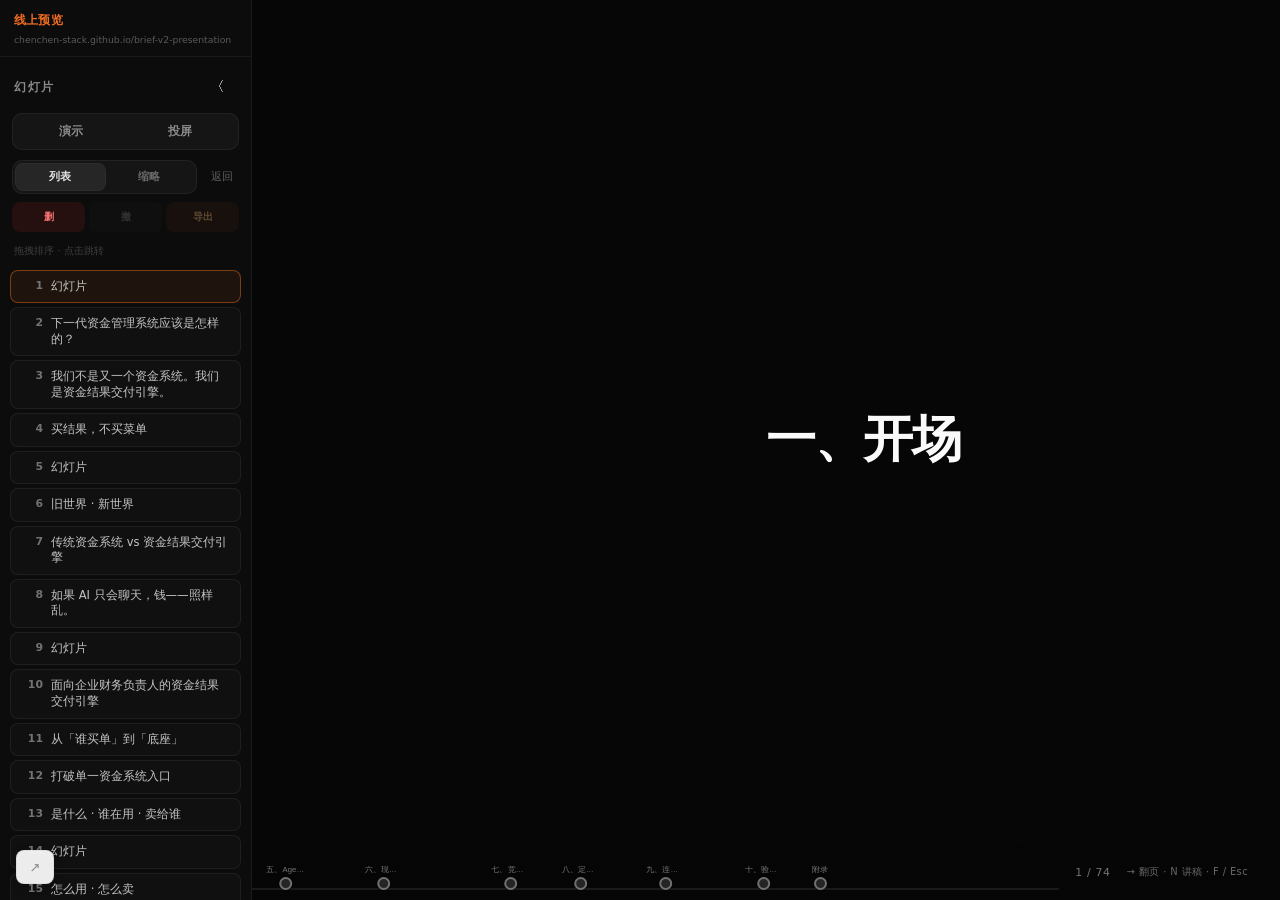
